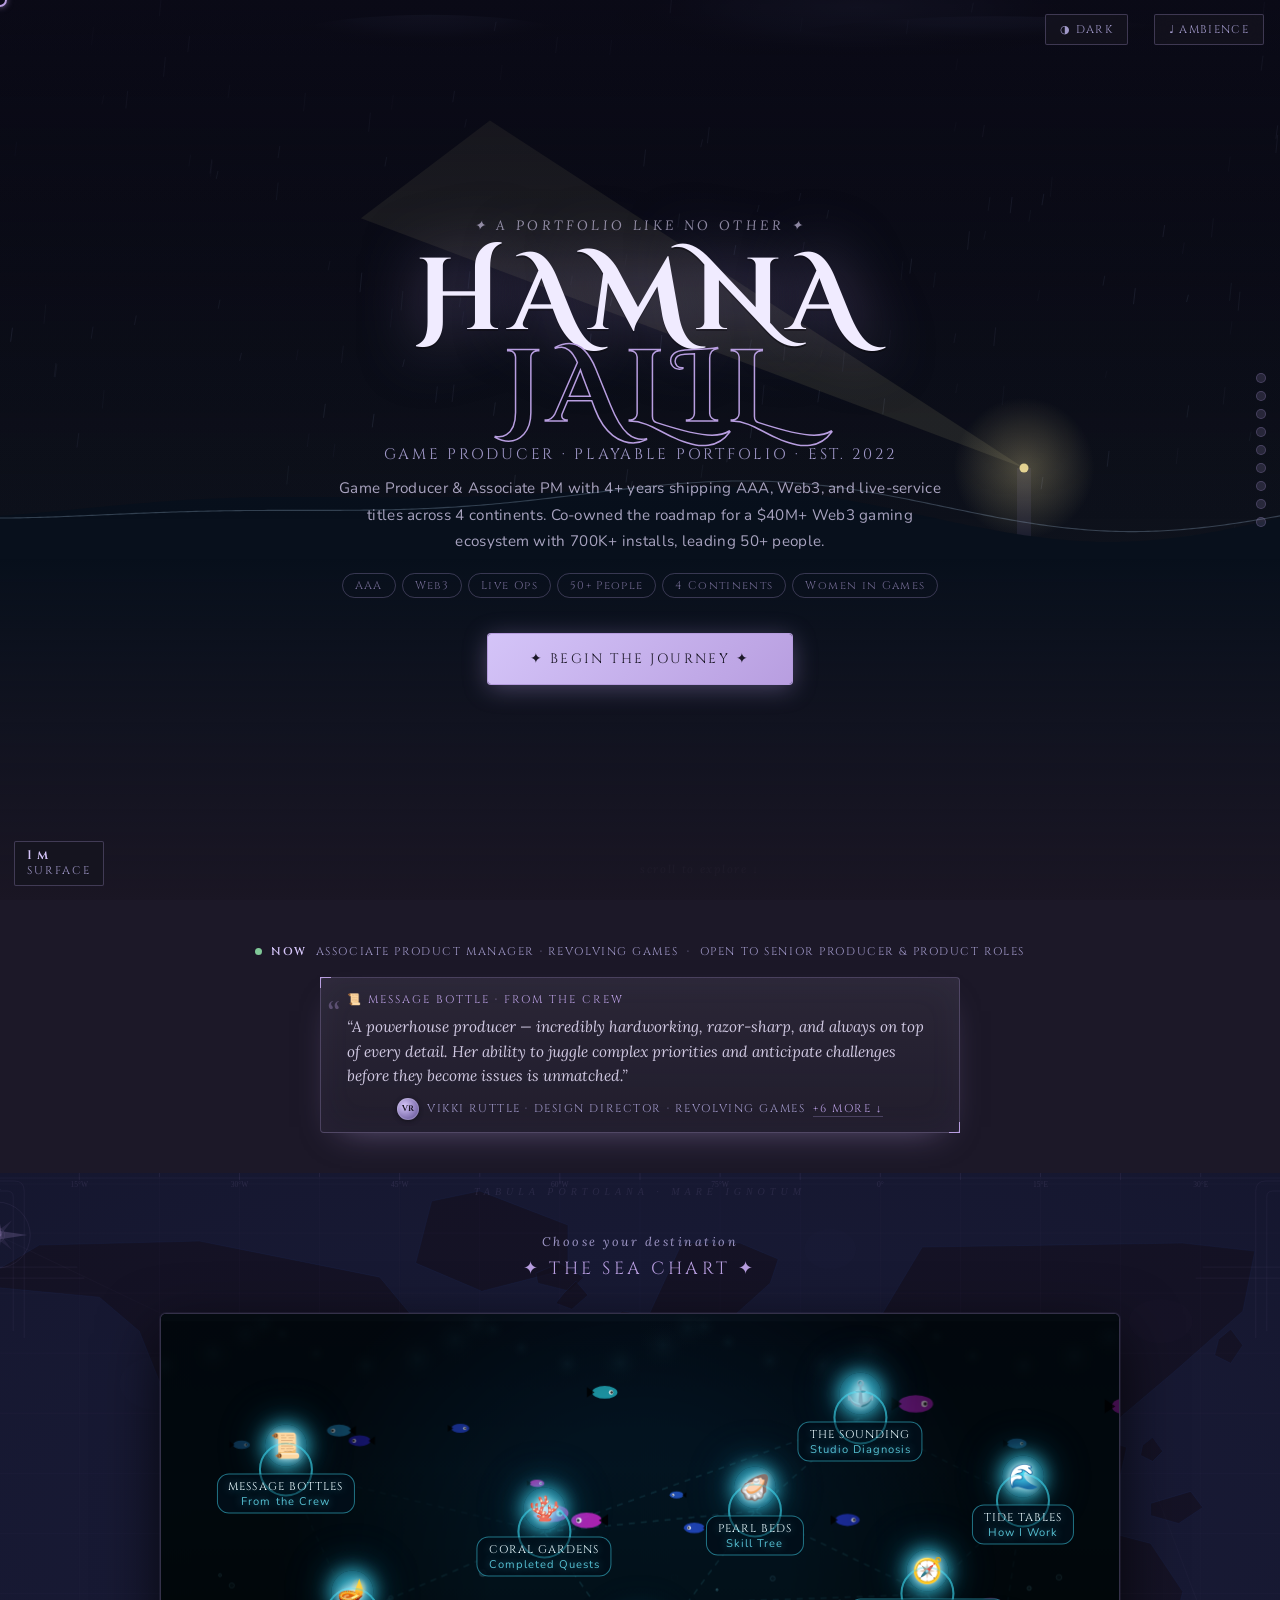
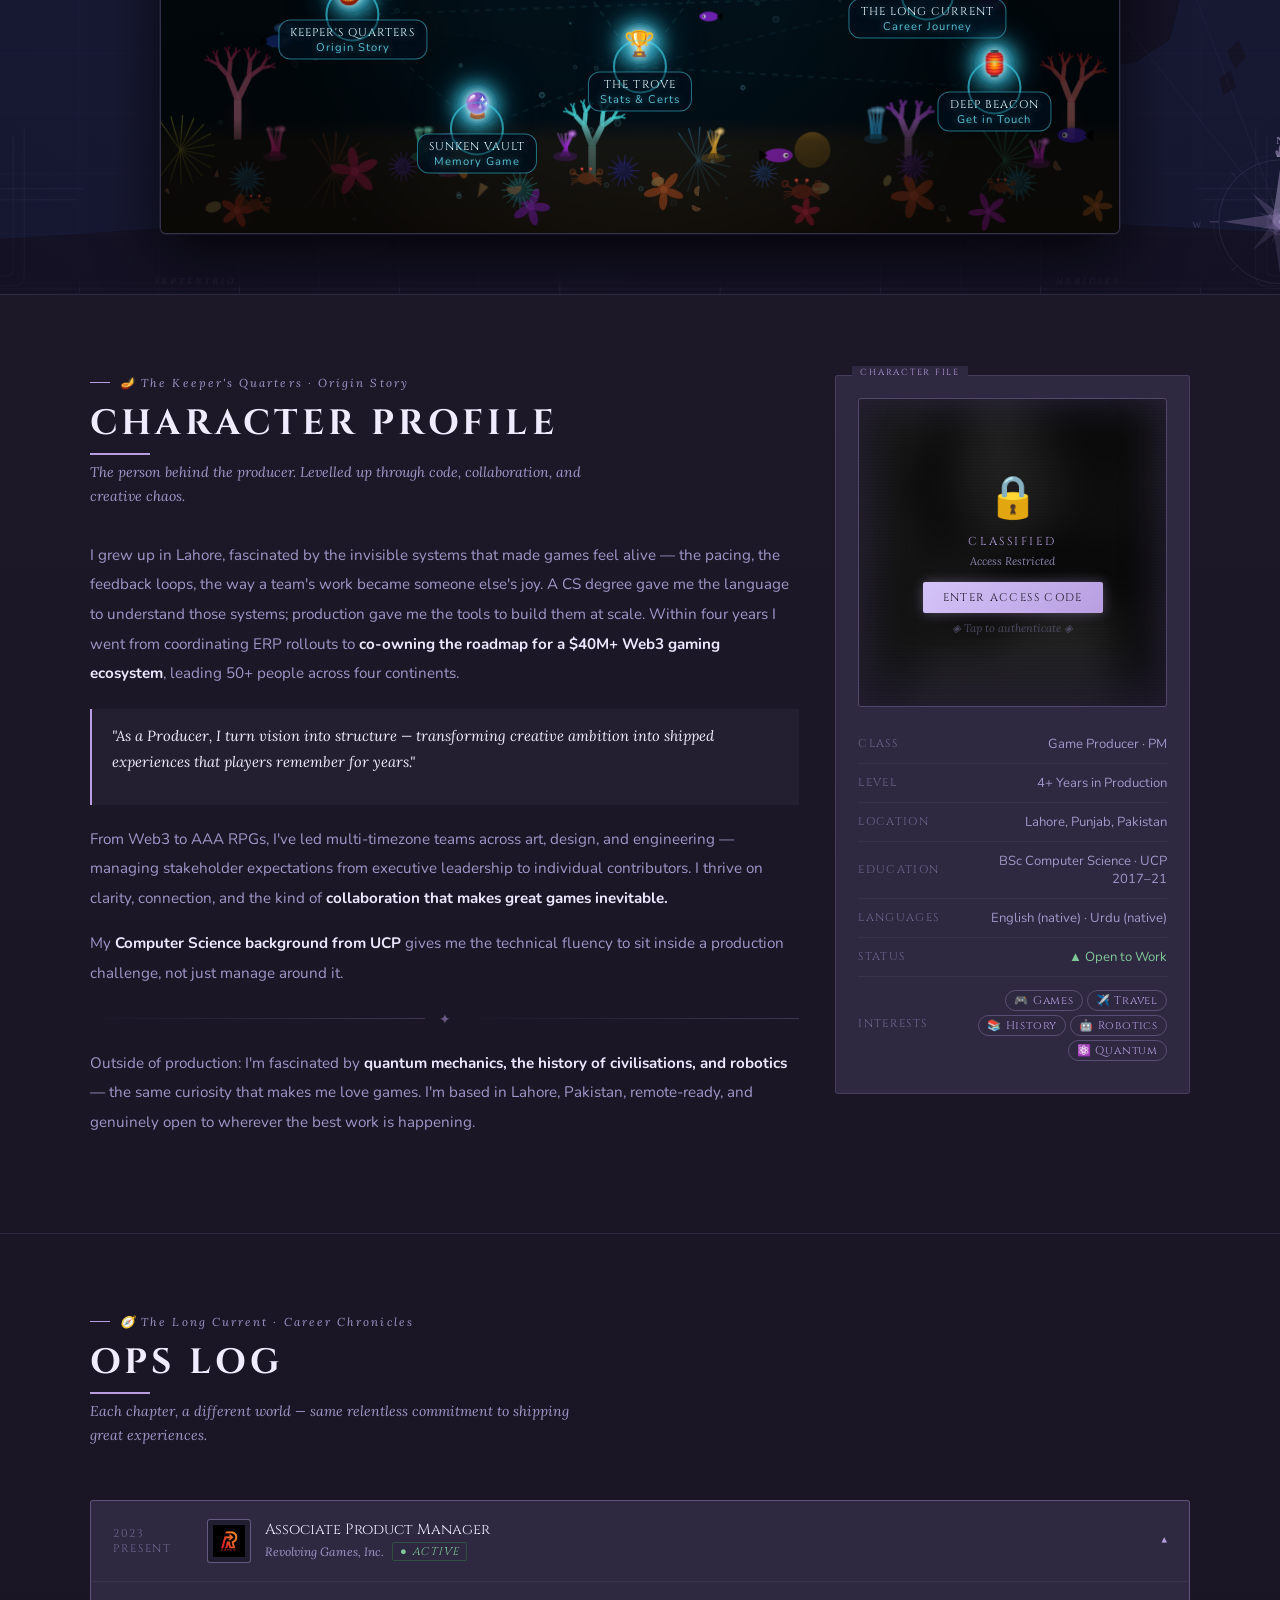
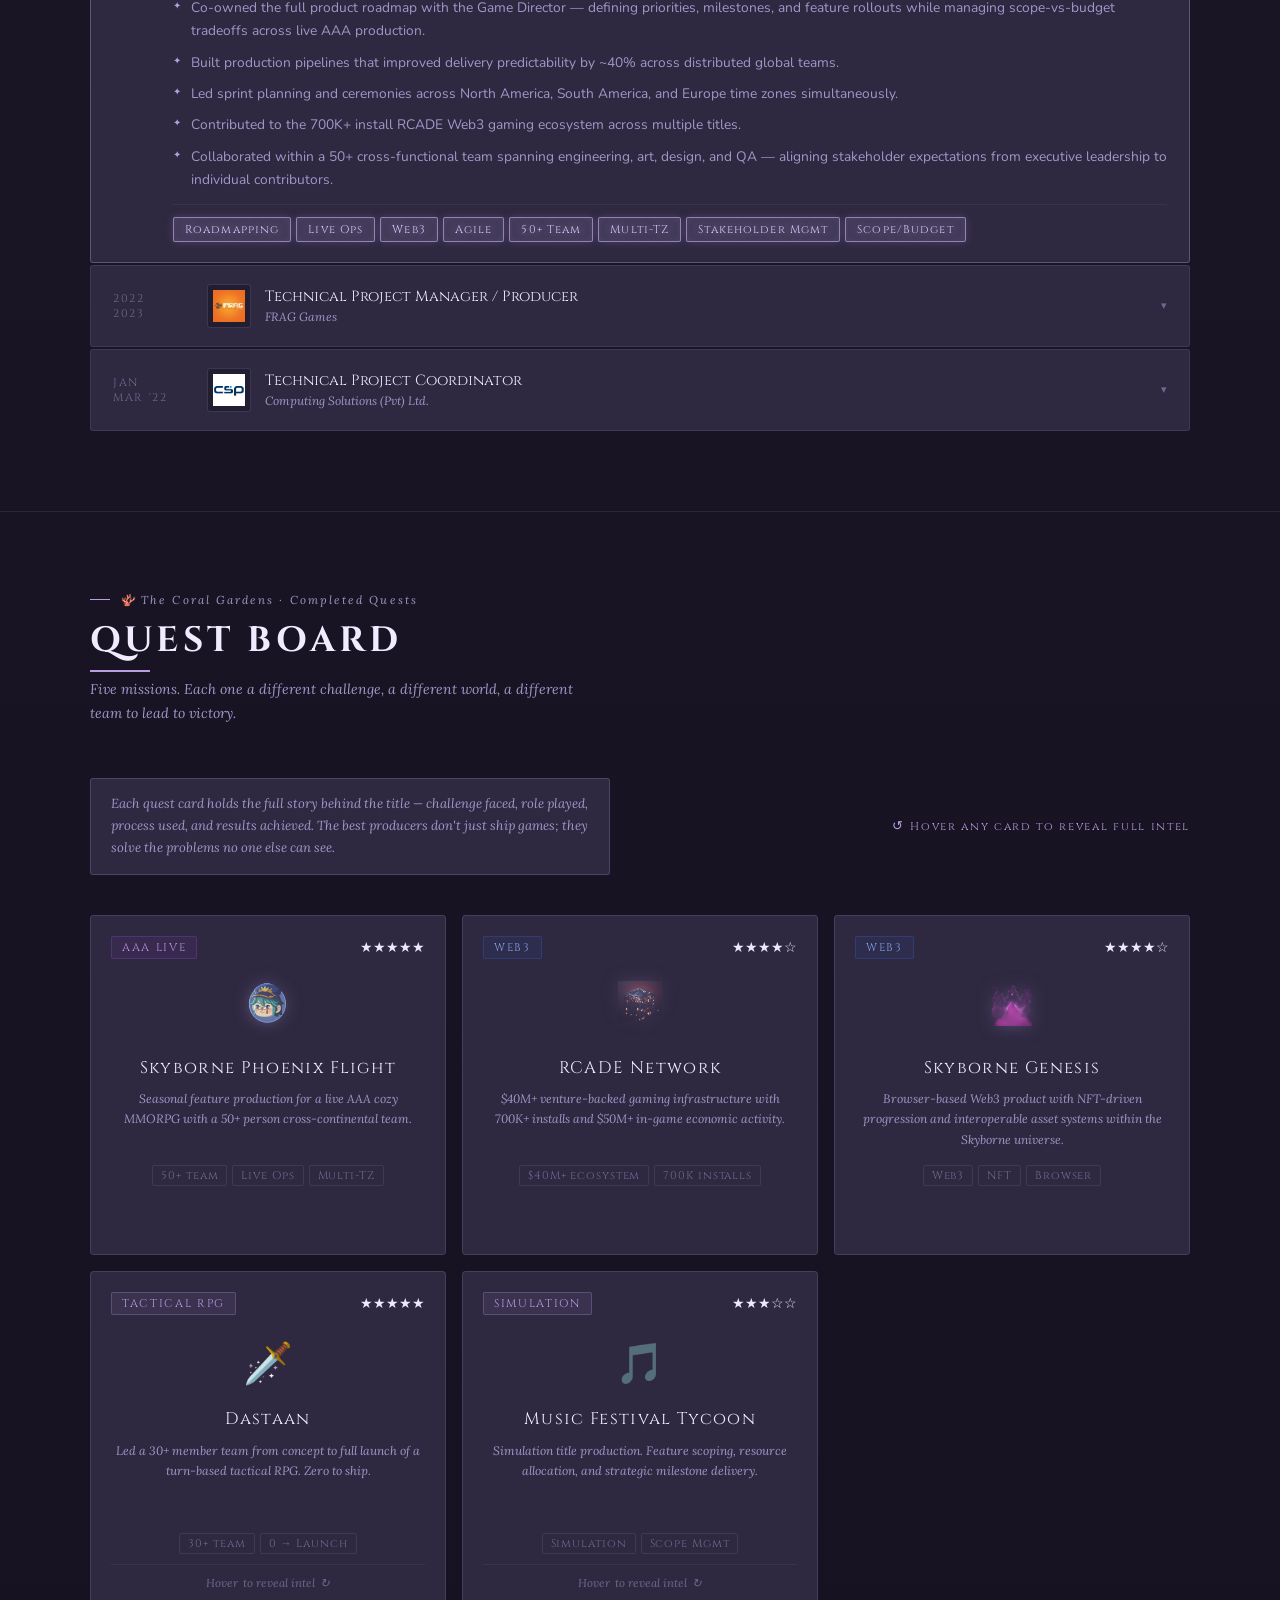
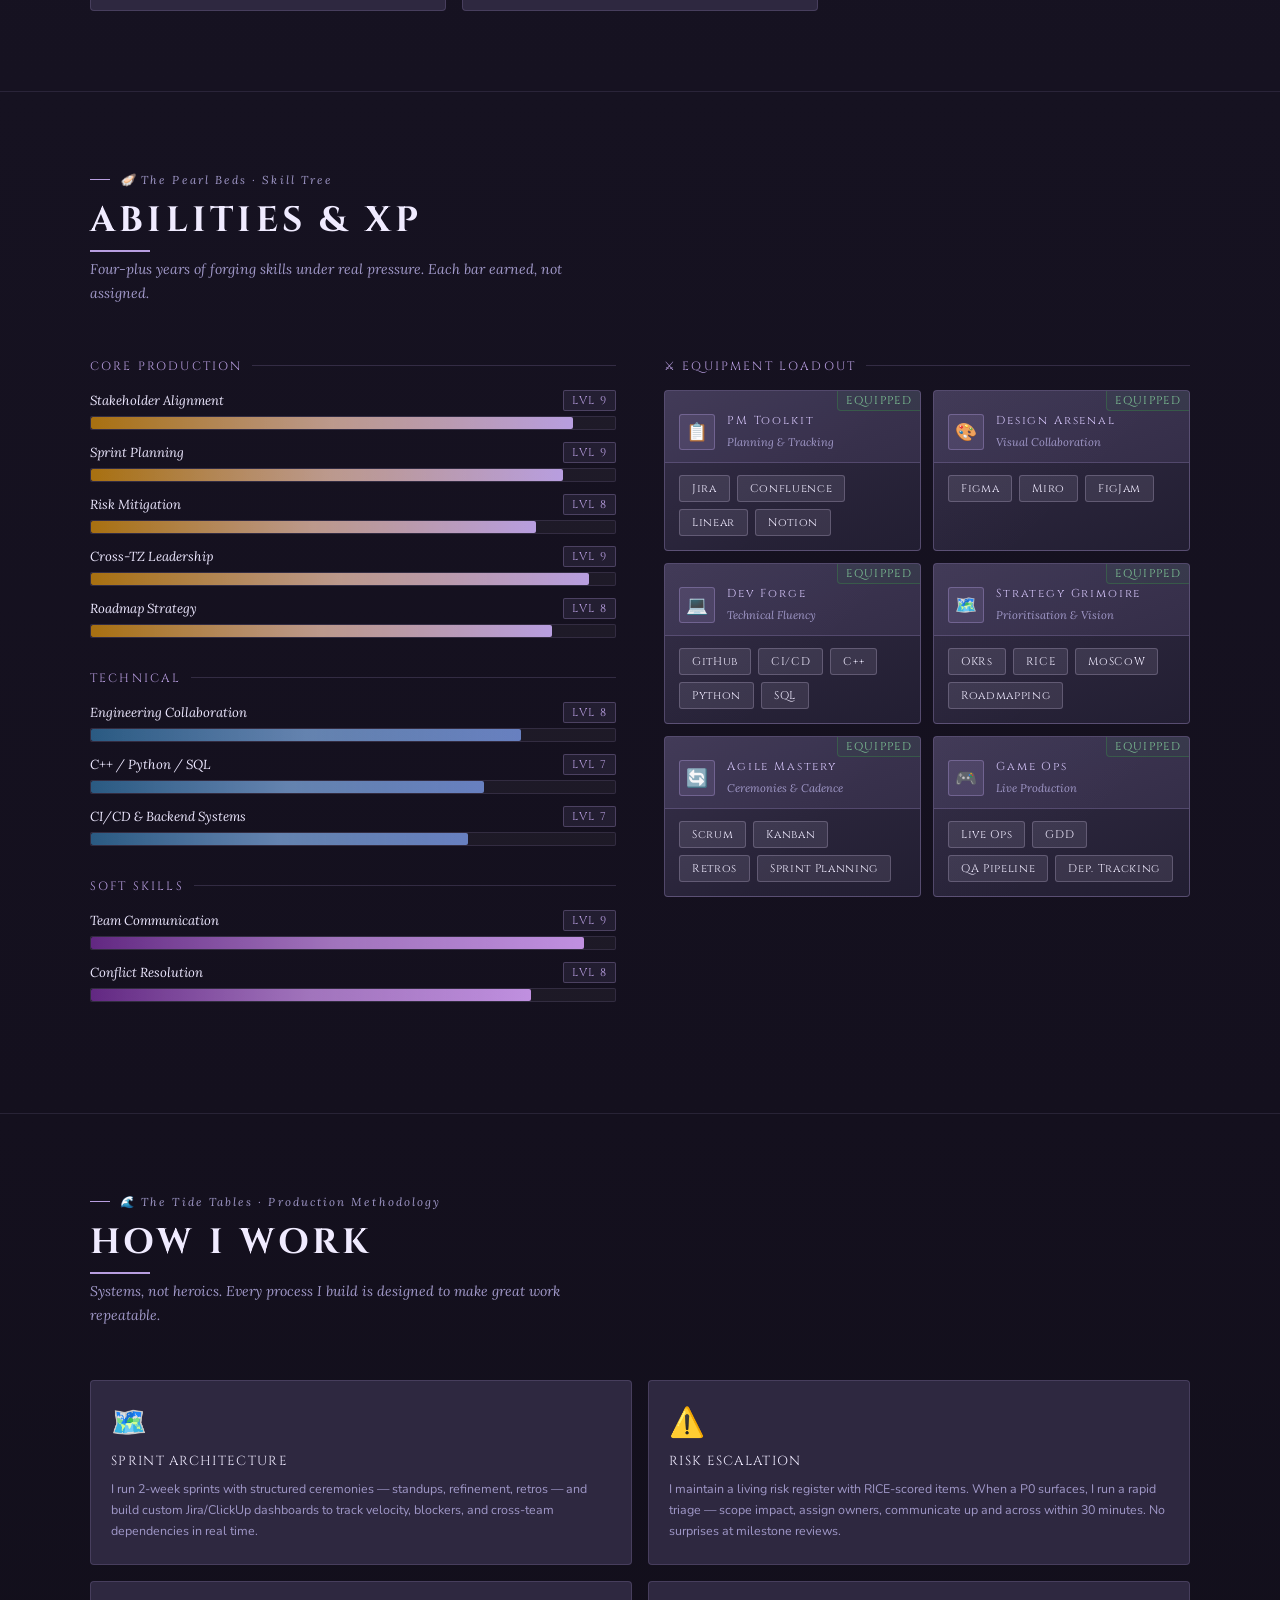
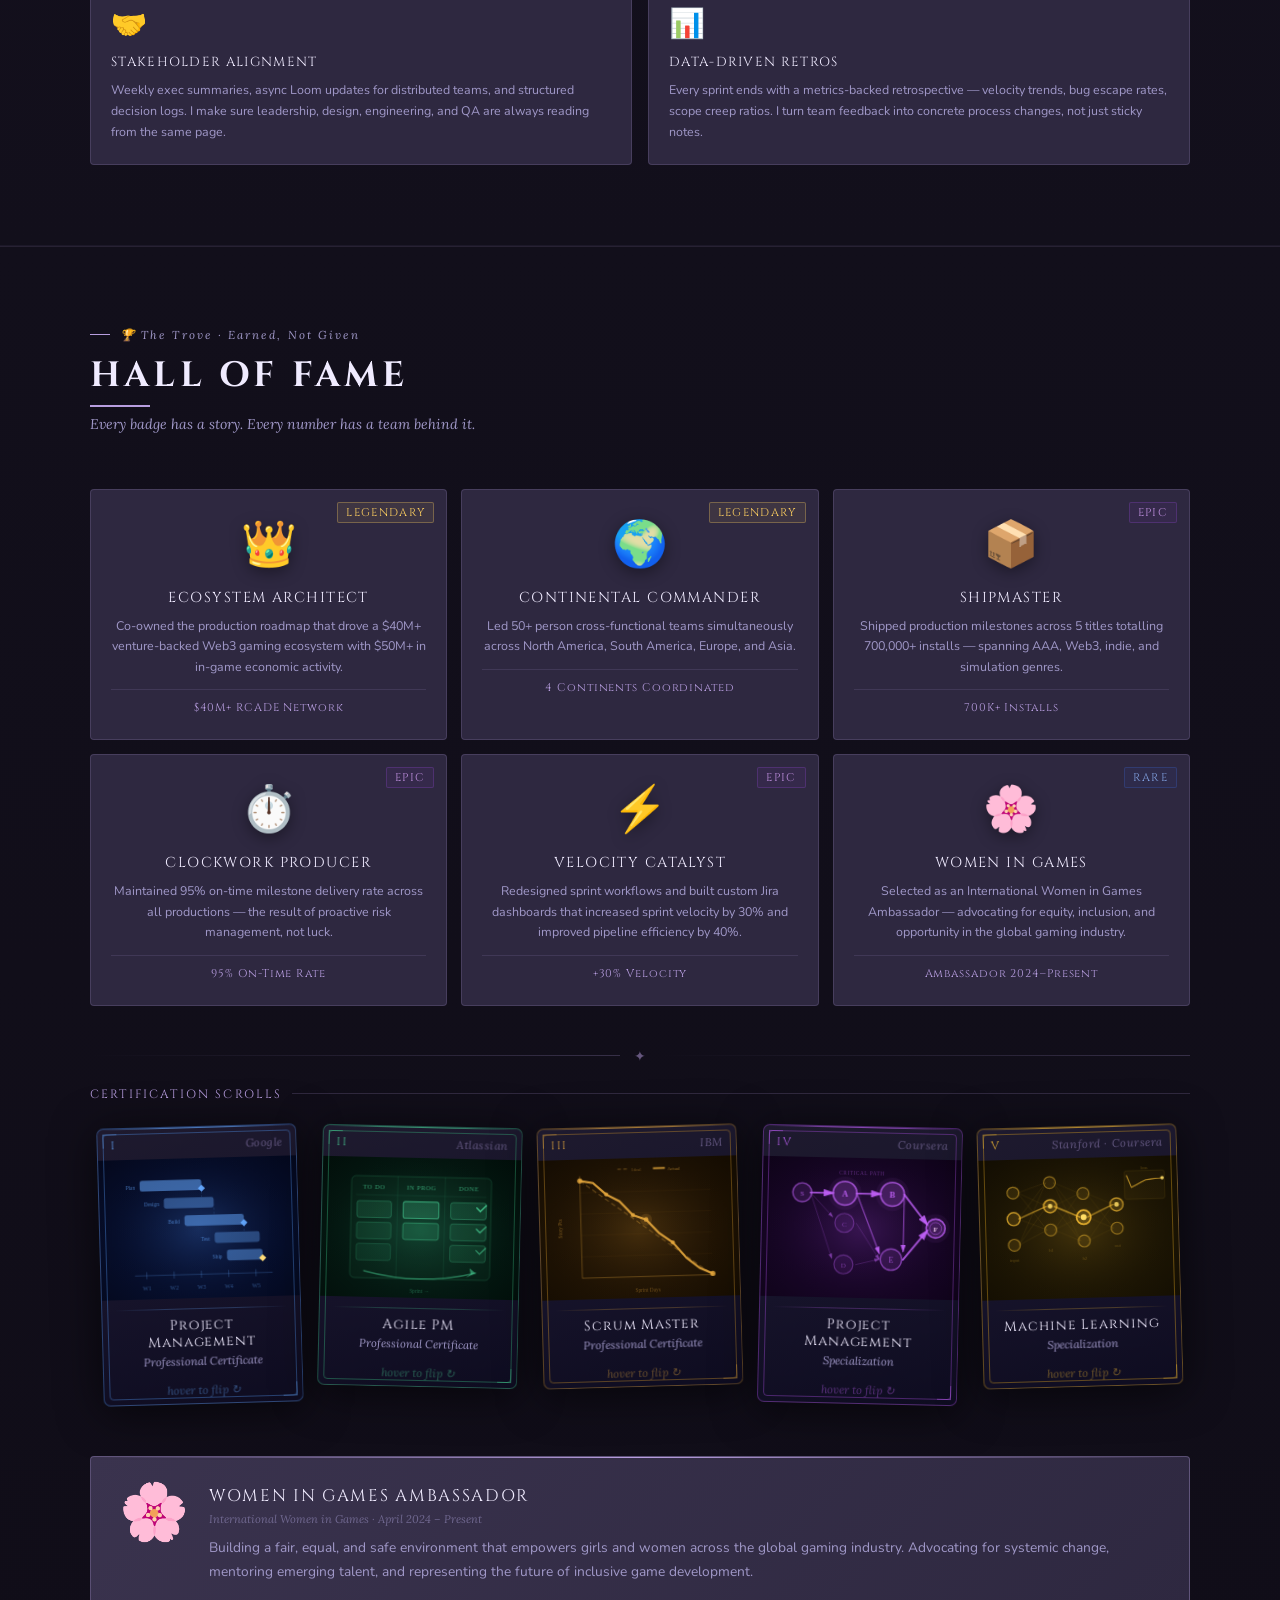
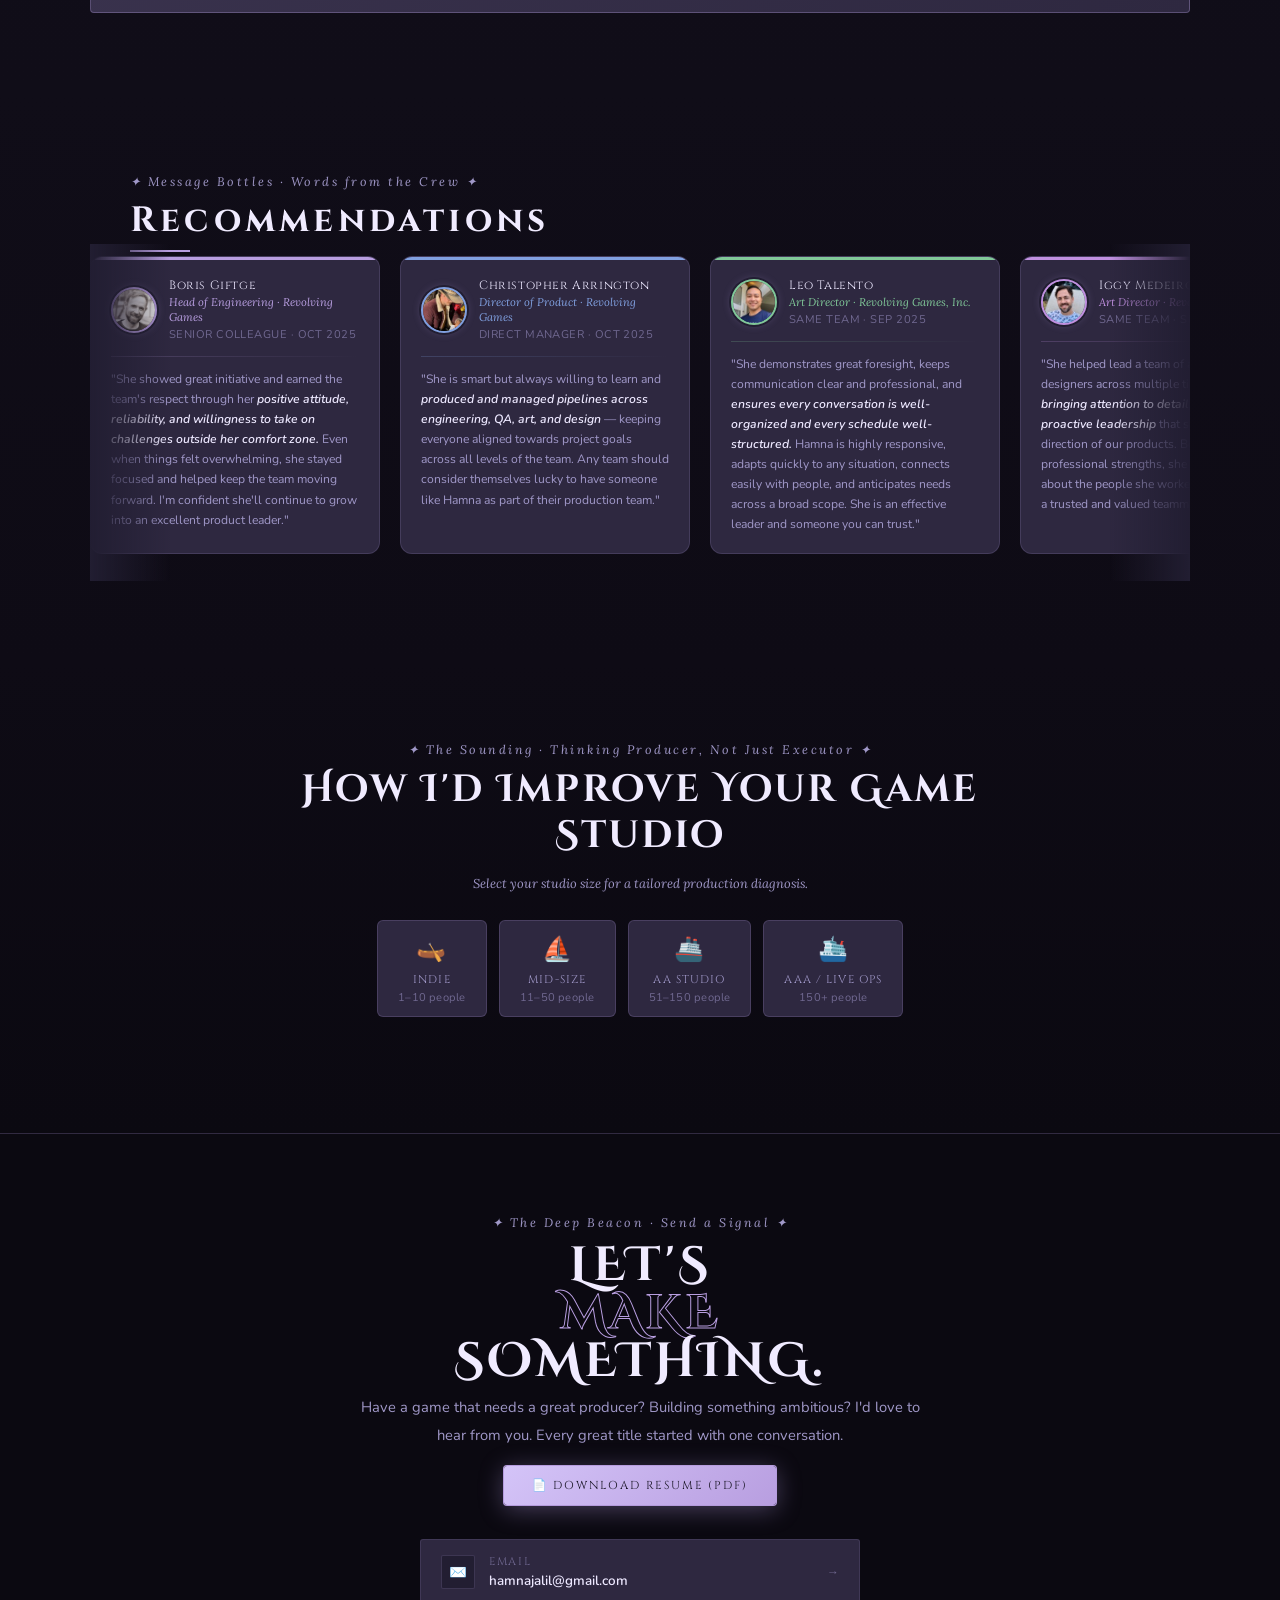
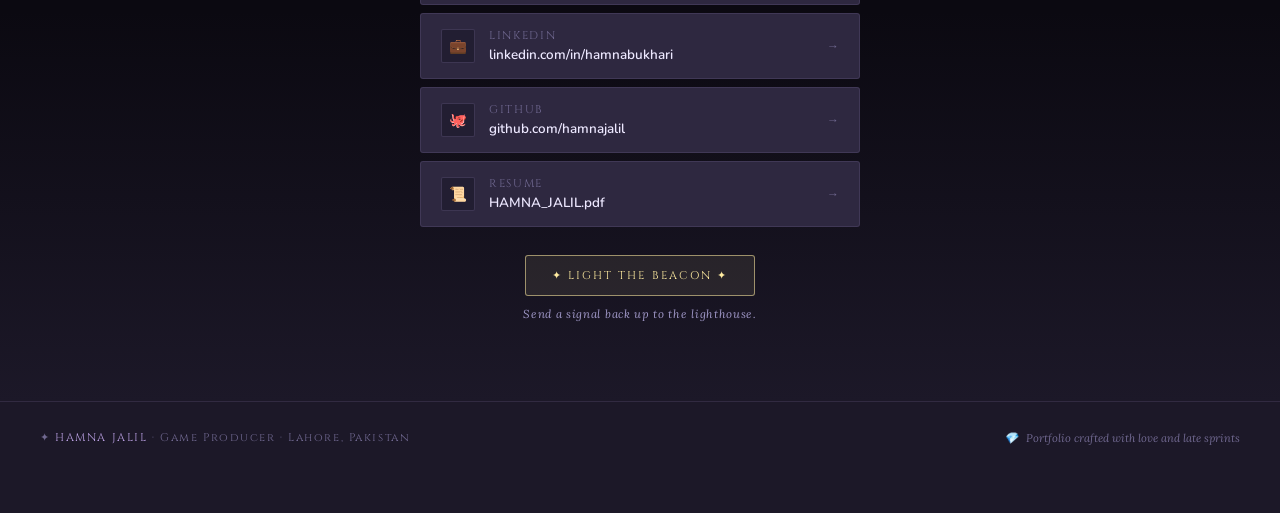
==== portfolio/index.html @ 07224891 "feat: studio room becomes the home page; RPG portfolio moves to /portfolio The 3D studio (index.html" ====
<!DOCTYPE html>
<html lang="en">
<head>
<meta charset="UTF-8"/><meta name="viewport" content="width=device-width,initial-scale=1"/>
<meta name="description" content="Hamna Jalil — Game Producer & Product Manager. An RPG-themed interactive portfolio showcasing AAA, Web3, and live service production experience."/>
<meta property="og:title" content="Hamna Jalil · Game Producer"/>
<meta property="og:description" content="Game Producer &amp; Associate PM · 4+ years across AAA, Web3 and live-service · 700K+ installs · $40M+ ecosystem · 50+ people on 4 continents. A playable, RPG-themed portfolio."/>
<meta property="og:type" content="website"/>
<meta property="og:url" content="https://hamnajalil.com/portfolio/"/>
<meta property="og:image" content="https://hamnajalil.com/og-card.png"/>
<meta property="og:image:width" content="1200"/>
<meta property="og:image:height" content="630"/>
<meta property="og:image:alt" content="Hamna Jalil — Game Producer. 700K+ installs, $40M+ ecosystem, 50+ people led, 4 continents."/>
<meta name="twitter:card" content="summary_large_image"/>
<meta name="twitter:title" content="Hamna Jalil · Game Producer"/>
<meta name="twitter:description" content="4+ years across AAA, Web3 and live-service · 700K+ installs · $40M+ ecosystem · 50+ people on 4 continents."/>
<meta name="twitter:image" content="https://hamnajalil.com/og-card.png"/>
<title>Hamna Jalil — Game Producer &amp; Product Manager</title>
<script type="application/ld+json">{"@context":"https://schema.org","@type":"Person","name":"Hamna Jalil","jobTitle":"Game Producer & Product Manager","url":"https://hamnajalil.com/","image":"https://hamnajalil.com/og-card.png","sameAs":["https://www.linkedin.com/in/hamnabukhari","https://github.com/hamnajalil"],"knowsAbout":["Game production","Product management","Live-service games","Web3 games","Agile delivery"]}</script>
<script>
(function(){
var _origTitle = document.title;
document.addEventListener('visibilitychange',function(){
  document.title = document.hidden ? '👀 COMEBACK' : _origTitle;
  if(document.hidden){
    if(typeof _stopDraw==='function')_stopDraw();
    if(typeof _stopReef==='function')_stopReef();
  } else {
    if(typeof _startDraw==='function')_startDraw();
    if(typeof _startReef==='function')_startReef();
  }
});
})();
</script>
<link rel="icon" type="image/svg+xml" href="[data-uri]"/>
<link rel="preconnect" href="https://fonts.googleapis.com"/><link rel="preconnect" href="https://fonts.gstatic.com" crossorigin/>
<link href="https://fonts.googleapis.com/css2?family=Cinzel+Decorative:wght@400;700;900&family=Cinzel:wght@400;600;700&family=Lora:ital,wght@0,400;0,600;1,400&family=Nunito:wght@300;400;500;600;700;800&display=swap" rel="stylesheet"/>
<style>
*,*::before,*::after{box-sizing:border-box;margin:0;padding:0}
:root{
  --bg:#1c1828; --bg2:#221e32; --surface:#2e2840; --surface2:#3a334e;
  --bg-rgb:28,24,40;
  --parch:#f0ebff; --parch2:#d8d0f0;
  --gold:#b89ee0; --gold2:#d4c4f8; --gold3:#e8dcff; --goldf:var(--a25);
  --forest:#7a6aaa; --water:#6880c0;
  --text:#ede8ff; --text2:#a098c8; --text3:#706890;
  --sapphire:#80a0e0; --emerald:#80c898; --amethyst:#c090e0;
  /* hero sky gradient (static fallback behind canvas) */
  --sky1:#060810; --sky2:#0a0c16; --sky3:#0e121c;
  --dawn1:#1a1428; --dawn2:#2a1e38; --glow:#3a2848;
  --ff-display:'Cinzel Decorative',serif;
  --ff-head:'Cinzel',serif;
  --ff-label:'Lora',serif;
  --ff-body:'Nunito',sans-serif;
  /* accent opacity variants — reduces 150+ hardcoded rgba repetitions */
  --a04:rgba(168,148,210,.04); --a05:rgba(168,148,210,.05); --a06:rgba(168,148,210,.06);
  --a07:rgba(168,148,210,.07); --a08:rgba(168,148,210,.08); --a10:rgba(168,148,210,.1);
  --a12:rgba(168,148,210,.12); --a15:rgba(168,148,210,.15); --a18:rgba(168,148,210,.18);
  --a20:rgba(168,148,210,.2);  --a22:rgba(168,148,210,.22); --a25:rgba(168,148,210,.25);
  --a28:rgba(168,148,210,.28); --a30:rgba(168,148,210,.3);  --a32:rgba(168,148,210,.32);
  --a35:rgba(168,148,210,.35); --a40:rgba(168,148,210,.4);  --a45:rgba(168,148,210,.45);
  --a50:rgba(168,148,210,.5);  --a55:rgba(168,148,210,.55); --a60:rgba(168,148,210,.6);
  --a70:rgba(168,148,210,.7);  --a80:rgba(168,148,210,.8);
}
html{scroll-behavior:smooth}
body{font-family:var(--ff-body);background:var(--bg);color:var(--text);overflow-x:hidden;cursor:none}
a,button,select,input,[role="button"]{cursor:none}

/* ── MAGICAL WAND CURSOR ── */
/* cursor:none inherited from body; interactive elements below use !important only where needed */
#cur{
  position:fixed;top:0;left:0;pointer-events:none;z-index:9999;
  width:14px;height:14px;
  border-radius:50%;
  border:2px solid var(--gold);
  transform:translate(-50%,-50%);
  transition:width .2s,height .2s,background .2s,box-shadow .2s;
  box-shadow:0 0 6px var(--a60);
}
#cur.hov{
  width:28px;height:28px;
  background:var(--goldf);
  box-shadow:0 0 14px var(--a80);
}
/* sparkle particle */
.sparkle{
  position:fixed;pointer-events:none;z-index:9998;
  border-radius:50%;
  animation:sparkleFade var(--dur,600ms) ease-out forwards;
}
@keyframes sparkleFade{
  0%  {opacity:1; transform:translate(-50%,-50%) scale(1)   rotate(0deg)}
  100%{opacity:0; transform:translate(calc(-50% + var(--dx,0px)), calc(-50% + var(--dy,0px))) scale(0) rotate(var(--rot,180deg))}
}
/* star sparkle shape */
.sparkle-star{
  position:fixed;pointer-events:none;z-index:9998;
  font-size:var(--sz,14px);line-height:1;
  animation:starFade var(--dur,700ms) ease-out forwards;
  user-select:none;
}
@keyframes starFade{
  0%  {opacity:1; transform:translate(-50%,-50%) scale(1)   rotate(0deg)}
  100%{opacity:0; transform:translate(calc(-50% + var(--dx,0px)), calc(-50% + var(--dy,0px))) scale(0.1) rotate(var(--rot,360deg))}
}


/* ── ELEVATOR PITCH ── */
.hero-pitch{font-family:var(--ff-body);font-size:clamp(.82rem,1.4vw,.95rem);color:rgba(230,220,255,.72);max-width:620px;margin:0 auto 18px;line-height:1.75;text-align:center;opacity:0;animation:riseIn .6s .62s ease forwards;letter-spacing:.02em}
body.light-mode .hero-pitch{color:rgba(30,24,56,.62)}
/* ── MUSIC BTN ── */
#musicBtn{position:fixed;top:14px;right:16px;z-index:500;font-family:var(--ff-head);font-size:.62rem;letter-spacing:.12em;color:var(--text2);background:rgba(22,20,32,.7);border:1px solid var(--a30);padding:7px 14px;border-radius:2px;transition:color .2s,border-color .2s;backdrop-filter:blur(8px)}
#musicBtn:hover{color:var(--gold);border-color:var(--gold)}
#musicBtn.music-on{color:var(--gold);border-color:var(--a50)}
#themeBtn{position:fixed;top:14px;right:152px;z-index:500;font-family:var(--ff-head);font-size:.62rem;letter-spacing:.12em;color:var(--text2);background:rgba(22,20,32,.7);border:1px solid var(--a30);padding:7px 14px;border-radius:2px;transition:color .2s,border-color .2s;backdrop-filter:blur(8px)}
#themeBtn:hover{color:var(--gold);border-color:var(--gold)}

/* ══ LIGHT / DARK MODE VARS ══ */
body.light-mode {
  --bg:#f4f0ff; --bg2:#ece5ff; --surface:#e2d8f8; --surface2:#d4c8f0;
  --bg-rgb:244,240,255;
  --parch:#2a2040; --parch2:#3c3060;
  --gold:#6a48c0; --gold2:#8060d8; --gold3:#9878e8; --goldf:rgba(106,72,192,.18);
  --text:#1e1838; --text2:#4a3880; --text3:#7a68a8;
  --forest:#4a3898; --water:#3858b8;
  --sapphire:#3050b8; --emerald:#2a8858; --amethyst:#7030b8;
  --sky1:#a8d8f0; --sky2:#c8eaf8; --sky3:#dff4fc;
  --dawn1:#eef8fe; --dawn2:#f4faff; --glow:#fafcff;
  /* light-mode accent variants */
  --a08:rgba(106,72,192,.08); --a10:rgba(106,72,192,.1); --a15:rgba(106,72,192,.15);
  --a20:rgba(106,72,192,.2);  --a25:rgba(106,72,192,.25); --a30:rgba(106,72,192,.3);
  --a35:rgba(106,72,192,.35); --a40:rgba(106,72,192,.4);  --a50:rgba(106,72,192,.5);
  --la06:rgba(106,72,192,.06); --la07:rgba(106,72,192,.07); --la12:rgba(106,72,192,.12);
  --la18:rgba(106,72,192,.18); --la22:rgba(106,72,192,.22); --la45:rgba(106,72,192,.45);
  --la55:rgba(106,72,192,.55); --la60:rgba(106,72,192,.6);  --la80:rgba(106,72,192,.8);
}
body.light-mode #musicBtn,
body.light-mode #themeBtn {
  background:rgba(240,235,255,.88)!important;
  color:var(--text2)!important;
  border-color:var(--a35)!important;
}
body.light-mode .inv-slot,
body.light-mode .cert-card {
  background:var(--surface)!important;
  border-color:var(--a25)!important;
}
body.light-mode .inv-slot-head {
  background:var(--a08)!important;
  border-bottom-color:var(--a20)!important;
}
body.light-mode .inv-ico {
  background:var(--a10)!important;
  border-color:var(--a35)!important;
}
body.light-mode .inv-tool {
  color:var(--parch2)!important;
  background:var(--la07)!important;
  border:1px solid var(--a35)!important;
}
body.light-mode .inv-tool:hover {
  color:var(--gold)!important;
  background:var(--a15)!important;
  border-color:var(--la60)!important;
}
body.light-mode .hero-content h1,
body.light-mode .hero-name .word {
  -webkit-text-stroke: 1px var(--a30);
}

/* ── WORLD MAP — light mode: old parchment ── */
body.light-mode #map {
  background: #f2ede4 !important;
  background-image:
    url("data:image/svg+xml,%3Csvg xmlns='http://www.w3.org/2000/svg' width='300' height='300'%3E%3Cfilter id='n'%3E%3CfeTurbulence type='fractalNoise' baseFrequency='0.72' numOctaves='4' stitchTiles='stitch'/%3E%3CfeColorMatrix type='saturate' values='0'/%3E%3CfeBlend in='SourceGraphic' mode='multiply'/%3E%3C/filter%3E%3Crect width='300' height='300' filter='url(%23n)' opacity='0.042'/%3E%3C/svg%3E"),
    radial-gradient(ellipse at 32% 28%, #faf7f2 0%, #f0e9de 38%, #e6dcd0 70%, #ddd0c2 100%) !important;
}
/* burnt, worn edges */
body.light-mode #map::before {
  content:'';
  position:absolute;inset:0;pointer-events:none;z-index:0;
  background:
    radial-gradient(ellipse at 0% 0%,   rgba(110,72,20,.22) 0%, transparent 40%),
    radial-gradient(ellipse at 100% 0%,  rgba(110,72,20,.18) 0%, transparent 38%),
    radial-gradient(ellipse at 0% 100%,  rgba(110,72,20,.22) 0%, transparent 40%),
    radial-gradient(ellipse at 100% 100%,rgba(110,72,20,.24) 0%, transparent 42%),
    radial-gradient(ellipse at 50% 0%,   rgba(90,58,14,.12)  0%, transparent 28%),
    radial-gradient(ellipse at 50% 100%, rgba(90,58,14,.14)  0%, transparent 28%),
    radial-gradient(ellipse at 0% 50%,   rgba(90,58,14,.10)  0%, transparent 22%),
    radial-gradient(ellipse at 100% 50%, rgba(90,58,14,.10)  0%, transparent 22%);
}

/* ── DUNGEON MAP — light mode fixes ── */
body.light-mode .map-inner {
  background:#ede6ff!important;
}
body.light-mode .map-inner::before {
  background-image:
    linear-gradient(rgba(80,60,140,.06) 1px,transparent 1px),
    linear-gradient(90deg,rgba(80,60,140,.06) 1px,transparent 1px)!important;
}
/* ── XP SKILL BARS — light mode fix ── */
body.light-mode .xp-track {
  background:rgba(80,60,140,.08)!important;
  border-color:var(--a20)!important;
}
/* ══════════════════════════════════
   HERO — SKYBORNE DAWN
══════════════════════════════════ */
#landing{position:relative;height:100vh;min-height:600px;overflow:hidden;display:flex;align-items:center;justify-content:center}
#heroCanvas{position:absolute;inset:0;width:100%;height:100%;z-index:0;display:block;will-change:transform}
.hero-overlay{position:absolute;z-index:1;pointer-events:none}
.hero-overlay-top{inset:0;background:linear-gradient(180deg,rgba(14,12,28,.58) 0%,rgba(14,12,28,.18) 32%,transparent 58%)}
.hero-overlay-bot{bottom:0;left:0;right:0;height:38%;background:linear-gradient(0deg,rgba(26,22,36,1) 0%,rgba(26,22,36,.65) 38%,transparent 100%)}

.sky{position:absolute;inset:0;background:linear-gradient(180deg,var(--sky1) 0%,var(--sky2) 35%,var(--sky3) 60%,var(--dawn1) 82%,var(--dawn2) 93%,var(--glow) 100%)}

/* stars */
.stars{position:absolute;inset:0;overflow:hidden}
.stars::before,.stars::after{content:'';position:absolute;top:0;left:0;right:0;height:60%;background-image:
  radial-gradient(1px 1px at 10% 8%, rgba(255,255,255,.9) 0%, transparent 100%),
  radial-gradient(1px 1px at 22% 15%, rgba(255,255,255,.7) 0%, transparent 100%),
  radial-gradient(1.5px 1.5px at 35% 5%, rgba(255,255,255,.8) 0%, transparent 100%),
  radial-gradient(1px 1px at 48% 20%, rgba(255,255,255,.6) 0%, transparent 100%),
  radial-gradient(1px 1px at 60% 12%, rgba(255,255,255,.85) 0%, transparent 100%),
  radial-gradient(1px 1px at 72% 7%, rgba(255,255,255,.7) 0%, transparent 100%),
  radial-gradient(1.5px 1.5px at 85% 18%, rgba(255,255,255,.9) 0%, transparent 100%),
  radial-gradient(1px 1px at 92% 10%, rgba(255,255,255,.6) 0%, transparent 100%),
  radial-gradient(1px 1px at 16% 28%, rgba(255,255,255,.5) 0%, transparent 100%),
  radial-gradient(1px 1px at 40% 32%, rgba(255,255,255,.65) 0%, transparent 100%),
  radial-gradient(1px 1px at 55% 26%, rgba(255,255,255,.7) 0%, transparent 100%),
  radial-gradient(1px 1px at 78% 30%, rgba(255,255,255,.5) 0%, transparent 100%);
background-size:100% 100%}

/* hero content */
.hero-content{position:relative;z-index:10;text-align:center;padding:0 20px}
.hero-eyebrow{font-family:var(--ff-label);font-style:italic;font-size:.85rem;color:rgba(230,220,255,.6);letter-spacing:.25em;text-transform:uppercase;margin-bottom:18px;opacity:0;animation:riseIn .8s .3s ease forwards}
.hero-name{font-family:var(--ff-display);font-size:clamp(3.2rem,8vw,7.5rem);line-height:.9;letter-spacing:.06em;margin-bottom:8px}
.hero-name .line1{display:block;color:var(--parch);text-shadow:0 0 60px var(--a50),0 2px 0 rgba(0,0,0,.5);overflow:hidden}
.hero-name .line2{display:block;color:transparent;-webkit-text-stroke:1.5px var(--gold);text-shadow:none;overflow:hidden}
.hero-name.revealed .line1,.hero-name.revealed .line2{overflow:visible}
.hero-name .word{display:inline-block;opacity:0;transform:translateY(100%);animation:wordSlide .7s cubic-bezier(.16,1,.3,1) forwards}
.hero-name .line1 .word{animation-delay:.2s}
.hero-name .line2 .word{animation-delay:.38s}
@keyframes wordSlide{to{opacity:1;transform:none}}
@keyframes riseIn{to{opacity:1;transform:none}}

.hero-subtitle{font-family:var(--ff-head);font-size:clamp(.75rem,1.5vw,.95rem);letter-spacing:.18em;color:var(--text2);margin-bottom:10px;opacity:0;animation:riseIn .6s .55s ease forwards}
.hero-tags{display:flex;justify-content:center;flex-wrap:wrap;gap:6px;margin-bottom:36px;opacity:0;animation:riseIn .6s .7s ease forwards}
.hero-now{font-family:var(--ff-head);font-size:clamp(.58rem,1.05vw,.7rem);letter-spacing:.14em;text-transform:uppercase;color:var(--text2);margin:-4px auto 14px;display:flex;align-items:center;justify-content:center;flex-wrap:wrap;gap:4px 9px;opacity:0;animation:riseIn .6s .66s ease forwards}
.hero-now b{color:var(--gold2);font-weight:600}
.now-dot{width:7px;height:7px;border-radius:50%;background:var(--emerald);animation:nowPulse 2.4s ease-out infinite}
@keyframes nowPulse{0%{box-shadow:0 0 0 0 rgba(128,200,152,.55)}70%{box-shadow:0 0 0 7px rgba(128,200,152,0)}100%{box-shadow:0 0 0 0 rgba(128,200,152,0)}}
.hero-quote{position:relative;max-width:640px;margin:0 auto 26px;padding:14px 26px 12px;border:1px solid var(--a30);border-radius:4px;background:linear-gradient(180deg,rgba(240,235,255,.07),rgba(240,235,255,.025));box-shadow:0 14px 34px -20px rgba(184,158,224,.55),inset 0 0 36px rgba(184,158,224,.05);opacity:0;animation:riseIn .6s .8s ease forwards,bottleBob 5.5s 1.5s ease-in-out infinite}
.hero-quote::before,.hero-quote::after{content:"";position:absolute;width:11px;height:11px;border:1px solid var(--gold);pointer-events:none}
.hero-quote::before{top:-1px;left:-1px;border-right:0;border-bottom:0}
.hero-quote::after{bottom:-1px;right:-1px;border-left:0;border-top:0}
@keyframes bottleBob{0%,100%{transform:translateY(0) rotate(0)}50%{transform:translateY(-4px) rotate(-.35deg)}}
.bottle-tag{display:block;font-family:var(--ff-head);font-size:.55rem;letter-spacing:.18em;text-transform:uppercase;color:var(--gold);margin-bottom:8px}
.hero-quote blockquote{position:relative;font-family:var(--ff-label);font-style:italic;font-size:clamp(.82rem,1.35vw,.96rem);line-height:1.6;color:rgba(236,228,255,.86);margin:0 0 9px}
.hero-quote blockquote::before{content:"\201C";position:absolute;left:-20px;top:-14px;font-family:var(--ff-display);font-style:normal;font-size:2.6rem;line-height:1;color:var(--gold);opacity:.35}
.hero-quote figcaption{display:flex;align-items:center;justify-content:center;flex-wrap:wrap;gap:4px 8px;font-family:var(--ff-head);font-size:.58rem;letter-spacing:.14em;text-transform:uppercase;color:var(--text2)}
.seal{display:inline-flex;align-items:center;justify-content:center;width:22px;height:22px;border-radius:50%;background:radial-gradient(circle at 35% 35%,var(--gold2),var(--forest) 70%);color:var(--bg);font-weight:700;font-size:.5rem;letter-spacing:.02em;box-shadow:0 1px 5px rgba(0,0,0,.45),inset 0 0 0 1px rgba(255,255,255,.18)}
.hero-quote figcaption a{color:var(--gold);text-decoration:none;border-bottom:1px solid var(--a30)}
.hero-quote figcaption a:hover{color:var(--gold2)}
body.light-mode .hero-quote{background:linear-gradient(180deg,rgba(30,24,56,.05),rgba(30,24,56,.02));box-shadow:0 14px 34px -20px rgba(30,24,56,.3)}
body.light-mode .hero-quote blockquote{color:rgba(30,24,56,.78)}
body.light-mode .bottle-tag,body.light-mode .hero-quote figcaption a{color:var(--forest)}
@media(prefers-reduced-motion:reduce){.hero-quote{animation:riseIn .6s .8s ease forwards}}
@media(max-width:768px){.surface-band{padding:32px 16px 28px}.hero-quote figcaption .q-more{display:none}.hero-quote{padding:12px 16px 10px}.hero-quote blockquote::before{left:-10px;top:-12px;font-size:2rem}.bottle-tag{font-size:.5rem}.hero-now .now-sep{display:none}.hero-now{flex-direction:column;gap:3px}.hero-now b{display:none}}
.surface-band{background:var(--bg);padding:44px 20px 40px;display:flex;flex-direction:column;align-items:center}
.surface-band .hero-now{margin:0 auto 18px}
.surface-band .hero-quote{margin:0 auto}
.htag{font-family:var(--ff-head);font-size:.6rem;letter-spacing:.12em;color:var(--text3);border:1px solid var(--a30);padding:4px 12px;border-radius:20px}

.hero-cta{opacity:0;animation:riseIn .6s .9s ease forwards}
.begin-btn{font-family:var(--ff-head);font-size:.85rem;letter-spacing:.18em;color:var(--bg);background:linear-gradient(135deg,var(--gold2),var(--gold));border:none;padding:16px 42px;border-radius:3px;position:relative;overflow:hidden;transition:all .2s;box-shadow:0 4px 24px var(--a40),0 0 0 1px var(--gold)}
.begin-btn::before{content:'';position:absolute;inset:0;background:linear-gradient(135deg,rgba(255,255,255,.2),transparent);opacity:0;transition:opacity .2s}
.begin-btn:hover::before{opacity:1}
.begin-btn:hover{box-shadow:0 6px 32px var(--a60),0 0 0 1px var(--gold2);transform:translateY(-2px)}
.begin-btn span{position:relative;z-index:1}

.scroll-hint{position:absolute;bottom:24px;left:50%;transform:translateX(-50%);font-family:var(--ff-label);font-style:italic;font-size:.7rem;color:rgba(230,220,255,.3);letter-spacing:.15em;opacity:0;animation:riseIn .5s 1.5s ease forwards, bounce2 2s 2s ease-in-out infinite}
@keyframes bounce2{0%,100%{transform:translateX(-50%) translateY(0)}50%{transform:translateX(-50%) translateY(-6px)}}

/* ══════════════════════════════════
   WORLD MAP
══════════════════════════════════ */
#map{padding:60px 20px;background:var(--bg);position:relative;overflow:hidden}
/* Antique parchment background layer */
/* world map layer — sits beneath the antiqua grid */
.map-world{position:absolute;inset:0;pointer-events:none;z-index:0;overflow:hidden}
.map-world svg{position:absolute;top:0;left:0;width:100%;height:100%}
.wm-ocean{fill:rgba(10,38,108,.22)}
.wm-land{fill:rgba(20,16,32,.7);stroke:rgba(40,80,170,.14);stroke-width:.7;stroke-linejoin:round}
body.light-mode .wm-ocean{fill:rgba(148,196,232,.58)}
body.light-mode .wm-land{fill:rgba(218,204,174,.82);stroke:rgba(100,68,24,.2);stroke-width:.9}
.map-antiqua{position:absolute;inset:0;pointer-events:none;z-index:1;overflow:hidden}
.map-antiqua svg{position:absolute;top:0;left:0;width:100%;height:100%}
body.light-mode .map-antiqua{
  opacity:.88;
  mix-blend-mode:multiply;
  filter:sepia(.92) hue-rotate(8deg) brightness(.62) contrast(1.2);
}
body.light-mode .map-eyebrow {
  color: rgba(100,70,28,.6) !important;
}
body.light-mode .map-title {
  color: rgba(90,55,15,.82) !important;
  text-shadow: 0 1px 0 rgba(255,235,180,.5);
}
body.light-mode .reef-frame {
  box-shadow: 0 0 0 1px rgba(100,70,20,.2), 0 20px 60px rgba(80,50,10,.35) !important;
  border-color: rgba(110,78,22,.35) !important;
}
.map-header{text-align:center;margin-bottom:32px;position:relative;z-index:1}
.map-eyebrow{font-family:var(--ff-label);font-style:italic;font-size:.78rem;color:var(--text2);letter-spacing:.2em;margin-bottom:8px}
.map-title{font-family:var(--ff-head);font-size:1.1rem;letter-spacing:.2em;color:var(--gold);text-transform:uppercase}

/* ══ WORLD MAP — DUNGEON FLOOR PLAN ══ */

/* ── ROOM NODES ── */
.dng-node{
  position:absolute;transform:translate(-50%,-50%);
  z-index:20;
  display:flex;flex-direction:column;align-items:center;gap:5px;
}
.dng-node:hover{z-index:30}
/* ── BANNER ── */

/* compass */
.compass{position:absolute;bottom:18px;right:20px;width:50px;height:50px;z-index:25;opacity:.7}

/* floor number */
/* ══════════════════════════════════
   SECTION SHARED
══════════════════════════════════ */
.section{padding:80px 40px;contain:content}
.section-inner{max-width:1100px;margin:0 auto}

.chapter-header{margin-bottom:52px;position:relative}
.chapter-loc{font-family:var(--ff-label);font-style:italic;font-size:.72rem;color:var(--text2);letter-spacing:.18em;display:flex;align-items:center;gap:10px;margin-bottom:10px}
.chapter-loc::before{content:'';width:20px;height:1px;background:var(--gold)}
.chapter-title{font-family:var(--ff-head);font-size:2.2rem;letter-spacing:.12em;color:var(--parch);position:relative;display:inline-block}
.chapter-title::after{content:'';position:absolute;bottom:-8px;left:0;width:60px;height:2px;background:var(--gold)}
.chapter-sub{font-family:var(--ff-label);font-style:italic;font-size:.88rem;color:var(--text2);margin-top:14px;max-width:500px;line-height:1.7}

/* ornamental divider */
.orn-divider{display:flex;align-items:center;gap:14px;margin:20px 0}
.orn-divider::before,.orn-divider::after{content:'';flex:1;height:1px;background:linear-gradient(90deg,transparent,var(--goldf))}
.orn-divider span{font-size:.9rem;color:var(--gold);opacity:.5}

/* scroll reveal */
.reveal{opacity:0;transform:translateY(16px);transition:opacity .55s ease,transform .55s ease}
.reveal.shown{opacity:1;transform:none}
.nav-flash{position:fixed;inset:0;background:var(--a12);z-index:9000;pointer-events:none;animation:flashIn .4s ease forwards}

/* ── Reduced Motion ── */
@media(prefers-reduced-motion:reduce){
  *,*::before,*::after{animation-duration:0.01ms!important;animation-iteration-count:1!important;transition-duration:0.01ms!important;scroll-behavior:auto!important}
  .sparkle,.sparkle-star{display:none!important}
}

/* ── Focus Visible — keyboard a11y ── */
:focus-visible{outline:2px solid var(--gold);outline-offset:3px;border-radius:2px}
:focus:not(:focus-visible){outline:none}

/* ══════════════════════════════════
   CHARACTER SHEET — ART VILLAGE
══════════════════════════════════ */
#about{background:var(--bg2);border-top:1px solid var(--a15)}

.char-sheet{display:grid;grid-template-columns:2fr 1fr;gap:36px;align-items:start}
.char-story p{font-size:.95rem;line-height:1.95;color:var(--text2);margin-bottom:16px}
.char-story p strong{color:var(--text);font-weight:700}
.char-quote{border-left:2px solid var(--gold);padding:14px 20px;background:var(--a05);margin:20px 0}
.char-quote p{font-family:var(--ff-label);font-style:italic;font-size:.92rem;color:var(--parch);line-height:1.75}

.stat-block{background:var(--surface);border:1.5px solid var(--a20);border-radius:3px;padding:22px;position:relative}

.char-portrait{width:100%;margin-bottom:18px;aspect-ratio:1/1;border-radius:3px;overflow:hidden;border:1.5px solid var(--a30);position:relative;user-select:none;-webkit-user-select:none}
.char-portrait img{width:100%;height:100%;object-fit:cover;object-position:center top;display:block;pointer-events:none;-webkit-user-drag:none;user-drag:none}
.char-portrait::after{content:'';position:absolute;inset:0;box-shadow:inset 0 -40px 40px rgba(28,24,40,.5)}
.char-portrait-shield{position:absolute;inset:0;z-index:1;cursor:default}
.stat-block::before{content:'CHARACTER FILE';position:absolute;top:-10px;left:16px;font-family:var(--ff-head);font-size:.55rem;letter-spacing:.2em;color:var(--gold);background:var(--surface);padding:0 8px}
.stat-row{display:flex;justify-content:space-between;align-items:center;padding:10px 0;border-bottom:1px solid var(--a08)}
.stat-row:last-child{border-bottom:none}
.stat-key{font-family:var(--ff-head);font-size:.62rem;letter-spacing:.12em;color:var(--text3);text-transform:uppercase}
.stat-val{font-family:var(--ff-body);font-size:.82rem;color:var(--text2);text-align:right;max-width:180px}
.chips{display:flex;flex-wrap:wrap;justify-content:flex-end;gap:4px;margin-top:3px}
.chip{font-family:var(--ff-head);font-size:.58rem;letter-spacing:.07em;color:var(--gold);border:1px solid var(--a35);padding:2px 8px;border-radius:20px}

/* ══════════════════════════════════
   OPS LOG — TIMEZONE PORTAL
══════════════════════════════════ */
#experience{background:var(--bg);border-top:1px solid var(--a15)}

.ops-list{display:flex;flex-direction:column;gap:2px}
.ops-entry{background:var(--surface);border:1px solid var(--a15);border-radius:3px;overflow:hidden;transition:border-color .2s}
.ops-entry.open,.ops-entry:hover{border-color:var(--a40)}
.ops-head{display:flex;align-items:center;gap:14px;padding:18px 22px}
.ops-era{font-family:var(--ff-head);font-size:.55rem;letter-spacing:.15em;color:var(--text3);width:80px;flex-shrink:0}
.ops-icon{width:44px;height:44px;border-radius:3px;background:var(--bg2);border:1px solid var(--a20);display:flex;align-items:center;justify-content:center;font-size:1.15rem;flex-shrink:0;transition:border-color .2s;overflow:hidden;padding:0}.ops-icon img{width:100%;height:100%;object-fit:contain;padding:5px}
.ops-entry.open .ops-icon{border-color:var(--a50)}
.ops-info{flex:1}
.ops-role{font-family:var(--ff-head);font-size:.92rem;color:var(--parch);margin-bottom:3px}
.ops-company{font-family:var(--ff-label);font-style:italic;font-size:.75rem;color:var(--text2);display:flex;align-items:center;gap:8px}
.ops-active{font-family:var(--ff-head);font-size:.55rem;color:var(--emerald);border:1px solid rgba(56,168,72,.3);padding:1px 7px;border-radius:2px;letter-spacing:.08em}
.ops-chev{font-size:.7rem;color:var(--text3);transition:transform .3s;margin-left:auto}
.ops-entry.open .ops-chev{transform:rotate(180deg);color:var(--gold)}
.ops-body{max-height:0;overflow:hidden;transition:max-height .4s ease}
.ops-entry.open .ops-body{max-height:2000px}
.ops-body-inner{padding:0 22px 20px 82px;border-top:1px solid var(--a10)}
.ops-body-inner ul{margin-top:14px;display:flex;flex-direction:column;gap:8px}
.ops-body-inner li{font-size:.86rem;line-height:1.7;color:var(--text2);padding-left:18px;position:relative;list-style:none}
.ops-body-inner li::before{content:'✦';position:absolute;left:0;top:1px;color:var(--gold);font-size:.65rem}
.ops-pills{display:flex;flex-wrap:wrap;gap:5px;margin-top:12px;padding-top:12px;border-top:1px solid var(--a10)}
.opill{
  font-family:var(--ff-head);font-size:.58rem;letter-spacing:.1em;
  color:var(--gold2);
  background:var(--a18);
  border:1px solid rgba(184,158,224,.7);
  padding:4px 11px;border-radius:2px;
  box-shadow:0 0 8px var(--a25),inset 0 0 6px var(--a08);
  text-shadow:0 0 10px rgba(212,196,248,.5);
  transition:background .2s,border-color .2s,box-shadow .2s,color .2s;
}
.opill:hover{
  color:#fff;
  background:var(--a32);
  border-color:var(--gold2);
  box-shadow:0 0 14px var(--a50),inset 0 0 8px var(--a12);
}
body.light-mode .opill{
  color:var(--gold);
  background:var(--a10);
  border-color:var(--la55);
  box-shadow:0 0 6px var(--a15);
  text-shadow:none;
}
body.light-mode .opill:hover{
  color:var(--gold);
  background:var(--a20);
  border-color:var(--la80);
  box-shadow:0 0 12px var(--a25);
}

/* ══════════════════════════════════
   QUEST BOARD — STRATEGY TOWER
══════════════════════════════════ */
#quests{background:var(--bg2);border-top:1px solid var(--a15)}

.quest-board-top{display:flex;align-items:center;justify-content:space-between;margin-bottom:40px;flex-wrap:wrap;gap:16px}
.quest-notice{background:var(--surface);border:1.5px solid var(--a25);border-radius:3px;padding:14px 20px;max-width:520px}
.quest-notice p{font-family:var(--ff-label);font-style:italic;font-size:.82rem;color:var(--text2);line-height:1.7}
.quest-tip{font-family:var(--ff-head);font-size:.7rem;letter-spacing:.15em;color:var(--gold);display:flex;align-items:center;gap:6px}
.quest-tip::before{content:'↺';font-size:.8rem}

.quests-grid{display:grid;grid-template-columns:repeat(3,1fr);gap:16px}

/* flip card */
.qcard{height:340px;perspective:1200px;position:relative}
.qcard-noflip{overflow:visible}
.qcard-noflip .qcard-inner{transform:none!important}
.qcard-inner{position:relative;width:100%;height:100%;transform-style:preserve-3d;transition:transform .65s cubic-bezier(.16,1,.3,1)}
.qcard.flipped .qcard-inner{transform:rotateY(180deg)}
@media(hover:hover){.qcard:hover .qcard-inner{transform:rotateY(180deg)}}
.qface{position:absolute;inset:0;backface-visibility:hidden;border-radius:4px;overflow:hidden}

/* front face */
.qfront{
  background:var(--surface);
  border:1.5px solid var(--a20);
  display:flex;flex-direction:column;
  padding:20px 20px 68px;gap:10px;
  transition:border-color .2s;
}
.qcard:hover .qfront{border-color:var(--a50)}
.qfront-top{display:flex;align-items:center;justify-content:space-between}
.q-type{font-family:var(--ff-head);font-size:.7rem;letter-spacing:.15em;text-transform:uppercase;padding:3px 10px;border-radius:2px}
.qt-aaa{color:var(--amethyst);background:rgba(136,72,200,.1);border:1px solid rgba(136,72,200,.3)}
.qt-web3{color:var(--sapphire);background:rgba(56,96,200,.1);border:1px solid rgba(56,96,200,.3)}
.qt-indie{color:var(--gold);background:var(--a10);border:1px solid var(--a30)}
.q-rank{font-size:.9rem}

.qfront-icon{font-size:2.5rem;display:block;text-align:center;margin:12px 0 8px}.qfront-game-ico{width:2.8rem;height:2.8rem;object-fit:contain;filter:drop-shadow(0 0 8px var(--a60))}
.q-name{font-family:var(--ff-head);font-size:1.05rem;letter-spacing:.08em;color:var(--parch);line-height:1.3;text-align:center}
.q-teaser{font-family:var(--ff-label);font-style:italic;font-size:.76rem;color:var(--text2);line-height:1.65;text-align:center;flex:1}
.q-metrics{display:flex;flex-wrap:wrap;justify-content:center;gap:5px;margin-top:auto}
.qm{font-family:var(--ff-head);font-size:.7rem;letter-spacing:.08em;color:var(--text3);border:1px solid var(--a15);padding:2px 8px;border-radius:2px}
.q-hint{font-family:var(--ff-label);font-style:italic;font-size:.72rem;color:var(--text3);text-align:center;padding-top:10px;border-top:1px solid var(--a10);margin-top:auto;display:flex;align-items:center;justify-content:center;gap:5px}
.q-hint-arr{animation:nudge .8s ease-in-out infinite}
@keyframes nudge{0%,100%{transform:rotate(0)}50%{transform:rotate(15deg)}}

/* back face */
.qback{
  background:linear-gradient(145deg,var(--surface2),var(--surface));
  border:1.5px solid var(--a40);
  transform:rotateY(180deg);
  padding:18px 20px;
  display:flex;flex-direction:column;gap:0;
  position:relative;
}
.qback::before{content:'';position:absolute;inset:0;background:url("data:image/svg+xml,%3Csvg width='20' height='20' viewBox='0 0 20 20' xmlns='http://www.w3.org/2000/svg'%3E%3Ccircle cx='2' cy='2' r='1' fill='rgba(168,148,210,0.06)'/%3E%3C/svg%3E");opacity:.4}
.qback-title{font-family:var(--ff-head);font-size:.85rem;letter-spacing:.1em;color:var(--gold);margin-bottom:12px;padding-bottom:10px;border-bottom:1px solid var(--a20);position:relative;z-index:1;line-height:1.3}
.qi{position:relative;z-index:1;padding:8px 0;border-bottom:1px solid var(--a07)}
.qi:last-child{border:none}
.qi-label{font-family:var(--ff-head);font-size:.7rem;letter-spacing:.15em;color:var(--gold);margin-bottom:4px;display:flex;align-items:center;gap:6px}
.qi-text{font-size:.77rem;line-height:1.6;color:var(--text2)}
.qi-chips{display:flex;flex-wrap:wrap;gap:4px;margin-top:4px}
.qi-chip{font-family:var(--ff-head);font-size:.7rem;color:var(--gold2);border:1px solid var(--a30);padding:1px 7px;border-radius:20px}

/* ══════════════════════════════════
   SKILL TREE — DEV FORGE
══════════════════════════════════ */
#skills{background:var(--bg);border-top:1px solid var(--a15)}

.skills-layout{display:grid;grid-template-columns:1fr 1fr;gap:48px;align-items:start}

.xp-category{font-family:var(--ff-head);font-size:.75rem;letter-spacing:.18em;color:var(--gold);text-transform:uppercase;margin-bottom:16px;display:flex;align-items:center;gap:10px}
.xp-category::after{content:'';flex:1;height:1px;background:var(--a20)}
.xp-bars{display:flex;flex-direction:column;gap:12px;margin-bottom:32px}

.xp-row{position:relative}
.xp-meta{display:flex;align-items:center;justify-content:space-between;margin-bottom:5px}
.xp-name{font-family:var(--ff-label);font-size:.82rem;color:var(--text);font-style:italic}
.xp-level{font-family:var(--ff-head);font-size:.58rem;letter-spacing:.12em;color:var(--gold);background:var(--a10);border:1px solid var(--a30);padding:2px 8px;border-radius:2px}
.xp-track{height:14px;background:rgba(255,255,255,.04);border-radius:2px;border:1px solid var(--a15);overflow:hidden;position:relative}
.xp-fill{height:100%;border-radius:2px;width:0;transition:width 1.5s cubic-bezier(.22,1,.36,1);position:relative;overflow:hidden}
.xp-fill::after{content:'';position:absolute;inset:0;background:linear-gradient(90deg,transparent 0%,rgba(255,255,255,.15) 50%,transparent 100%);animation:shimmer 2.5s ease-in-out infinite}
@keyframes shimmer{0%{transform:translateX(-100%)}100%{transform:translateX(200%)}}
.xp-a{background:linear-gradient(90deg,#a87010,var(--gold))}
.xp-b{background:linear-gradient(90deg,#2a5a82,var(--water))}
.xp-c{background:linear-gradient(90deg,#285a22,var(--forest))}
.xp-d{background:linear-gradient(90deg,#622882,var(--amethyst))}

/* ── INVENTORY PANEL ── */
.inv-grid{display:grid;grid-template-columns:1fr 1fr;gap:12px}
.inv-slot{
  background:linear-gradient(160deg,#322c44,#221e32);
  border:1px solid var(--a35);
  border-radius:4px;overflow:hidden;
  transition:border-color .25s,transform .2s,box-shadow .25s;
  position:relative;
}
.inv-slot::after{
  content:'';position:absolute;inset:0;
  background:linear-gradient(135deg,var(--a04) 0%,transparent 60%);
  pointer-events:none;
}
.inv-slot:hover{
  border-color:var(--a70);
  transform:translateY(-2px);
  box-shadow:0 6px 20px rgba(0,0,0,.5),0 0 12px var(--a08);
}
.inv-slot-head{
  display:flex;align-items:center;gap:12px;
  padding:12px 14px 10px;
  background:var(--a10);
  border-bottom:1px solid var(--a25);
}
.inv-ico{
  width:36px;height:36px;border-radius:3px;flex-shrink:0;
  background:var(--a15);border:1px solid var(--a40);
  display:flex;align-items:center;justify-content:center;font-size:1.1rem;
}
.inv-label{flex:1}
.inv-name{
  font-family:var(--ff-head);font-size:.72rem;
  letter-spacing:.16em;color:var(--gold2);display:block;margin-bottom:2px;
}
.inv-rarity{
  font-family:var(--ff-label);font-style:italic;
  font-size:.6rem;color:var(--text2);
}
.inv-equipped{
  font-family:var(--ff-head);font-size:.48rem;letter-spacing:.12em;
  color:var(--emerald);border:1px solid rgba(56,168,72,.3);
  padding:1px 7px;border-radius:2px;background:rgba(56,168,72,.06);
  white-space:nowrap;
}
.inv-tools{display:flex;flex-wrap:wrap;gap:7px;padding:12px 14px 14px}
.inv-tool{
  font-family:var(--ff-head);font-size:.68rem;
  letter-spacing:.06em;
  color:var(--parch);
  background:rgba(230,220,255,.1);
  border:1px solid rgba(230,220,255,.22);
  padding:5px 12px;border-radius:3px;
  transition:all .2s;cursor:default;
}
.inv-tool:hover{
  color:var(--gold2);
  background:var(--a18);
  border-color:var(--a50);
}

/* ══ HOW I WORK ══ */
.how-grid{display:grid;grid-template-columns:1fr 1fr;gap:16px}
.how-card{background:var(--surface);border:1px solid var(--a20);border-radius:4px;padding:22px 20px;position:relative;overflow:hidden;transition:border-color .2s,transform .2s}
.how-card:hover{border-color:var(--a45);transform:translateY(-2px)}
.how-card::before{content:'';position:absolute;inset:0;background:linear-gradient(135deg,var(--a05),transparent 60%);opacity:0;transition:opacity .2s}
.how-card:hover::before{opacity:1}
.how-icon{font-size:1.8rem;margin-bottom:10px}
.how-title{font-family:var(--ff-head);font-size:.82rem;letter-spacing:.1em;color:var(--parch);margin-bottom:8px}
.how-desc{font-size:.78rem;line-height:1.7;color:var(--text2)}
@media(max-width:640px){.how-grid{grid-template-columns:1fr}}

/* ══════════════════════════════════
   ACHIEVEMENT HALL
══════════════════════════════════ */
#achievements{background:var(--bg2);border-top:1px solid var(--a15)}

.ach-grid{display:grid;grid-template-columns:repeat(3,1fr);gap:14px;margin-bottom:40px}
.ach-card{background:var(--surface);border:1px solid var(--a20);border-radius:4px;padding:24px 20px;text-align:center;transition:border-color .2s,transform .2s,box-shadow .2s;position:relative;overflow:hidden}
.ach-card::before{content:'';position:absolute;inset:0;background:linear-gradient(135deg,var(--a05),transparent 60%);opacity:0;transition:opacity .2s}
.ach-card:hover::before{opacity:1}
.ach-card:hover{border-color:var(--a50);transform:translateY(-3px)}
.ach-tier{position:absolute;top:12px;right:12px;font-family:var(--ff-head);font-size:.52rem;letter-spacing:.12em;padding:2px 8px;border-radius:2px}
.at-legendary{color:#ffd060;background:rgba(255,208,96,.08);border:1px solid rgba(255,208,96,.3)}
.at-epic{color:var(--amethyst);background:rgba(136,72,200,.08);border:1px solid rgba(136,72,200,.3)}
.at-rare{color:var(--sapphire);background:rgba(56,96,200,.08);border:1px solid rgba(56,96,200,.3)}
.ach-icon{font-size:2.8rem;display:block;margin-bottom:14px;filter:drop-shadow(0 4px 8px rgba(0,0,0,.4))}
.ach-title{font-family:var(--ff-head);font-size:.9rem;letter-spacing:.1em;color:var(--parch);margin-bottom:8px;line-height:1.3}
.ach-desc{font-size:.78rem;line-height:1.65;color:var(--text2)}
.ach-impact{font-family:var(--ff-head);font-size:.68rem;color:var(--gold);margin-top:12px;padding-top:10px;border-top:1px solid var(--a15);letter-spacing:.08em}

/* ══ CERTIFICATION SCROLLS — Tarot Flip Cards ══ */
.scrolls-rack{
  display:flex;flex-wrap:nowrap;gap:20px;justify-content:center;
  padding:8px 0 36px;align-items:flex-start;
}
.cert-scroll{
  width:200px;position:relative;cursor:default;
  perspective:900px;
  filter:drop-shadow(0 6px 22px rgba(0,0,0,.6));
  transition:filter .32s;
}
.cert-scroll:hover{
  filter:drop-shadow(0 30px 50px var(--tc-glow,var(--a60)));
  z-index:10;
}

/* flip inner wrapper */
.tc-inner{
  position:relative;width:100%;
  transform-style:preserve-3d;
  transition:transform .65s cubic-bezier(.16,1,.3,1);
}
.cert-scroll:nth-child(odd) .tc-inner{transform:rotate(-1.6deg)}
.cert-scroll:nth-child(even) .tc-inner{transform:rotate(1.3deg)}
.cert-scroll:hover .tc-inner{
  transform:rotateY(180deg) translateY(-12px) scale(1.04);
}

/* outer card shell — FRONT */
.tc-card{
  border-radius:7px;
  border:1.5px solid var(--tc-border,rgba(184,158,224,.5));
  background:linear-gradient(168deg,#1e1a2e 0%,#16132a 55%,#0e0c20 100%);
  overflow:hidden;
  position:relative;
  backface-visibility:hidden;
  -webkit-backface-visibility:hidden;
}
/* gold top-line shimmer */
.tc-card::before{
  content:'';position:absolute;top:0;left:0;right:0;height:1px;
  background:linear-gradient(90deg,transparent 0%,var(--tc-accent,var(--gold)) 35%,var(--tc-accent,var(--gold)) 65%,transparent 100%);
  opacity:.7;z-index:2;
}

/* ornate inset frame */
.tc-frame{
  position:absolute;inset:5px;border-radius:4px;
  border:1px solid var(--tc-border,rgba(184,158,224,.22));
  pointer-events:none;z-index:5;
}
.tc-frame::before,.tc-frame::after{
  content:'';position:absolute;width:14px;height:14px;
  border-color:var(--tc-accent,var(--gold));border-style:solid;opacity:.55;
}
.tc-frame::before{top:-1px;left:-1px;border-width:1.5px 0 0 1.5px}
.tc-frame::after {bottom:-1px;right:-1px;border-width:0 1.5px 1.5px 0}

.tc-head{
  display:flex;justify-content:space-between;align-items:center;
  padding:9px 13px 7px;position:relative;z-index:3;
}
.tc-numeral{
  font-family:var(--ff-head);font-size:.6rem;letter-spacing:.14em;
  color:var(--tc-accent,var(--gold));
}
.tc-issuer{
  font-family:var(--ff-label);font-style:italic;
  font-size:.5rem;color:var(--a50);letter-spacing:.05em;
}

.tc-art{
  display:block;width:100%;height:140px;
  background:radial-gradient(ellipse at 50% 55%,var(--tc-bg1,rgba(40,30,68,.95)) 0%,var(--tc-bg2,rgba(10,8,22,1)) 100%);
}

.tc-foot{
  padding:10px 13px 11px;
  text-align:center;position:relative;z-index:3;
}
.tc-div{
  height:1px;
  background:linear-gradient(90deg,transparent,var(--tc-accent,var(--gold)) 30%,var(--tc-accent,var(--gold)) 70%,transparent);
  opacity:.28;margin-bottom:8px;
}
.tc-name{
  font-family:var(--ff-head);font-size:.86rem;letter-spacing:.07em;
  color:var(--parch);line-height:1.25;margin-bottom:3px;
}
.tc-type{
  font-family:var(--ff-label);font-style:italic;
  font-size:.62rem;color:var(--text2);line-height:1.4;
}
/* flip hint */
.tc-flip-hint{
  font-family:var(--ff-label);font-style:italic;font-size:.54rem;
  color:var(--tc-accent,var(--gold));opacity:.45;text-align:center;
  padding:2px 0 6px;position:relative;z-index:3;
  transition:opacity .2s;
}
.cert-scroll:hover .tc-flip-hint{opacity:0}
.cert-scroll:hover .tc-card{pointer-events:none}

/* ── BACK FACE — credential-only ── */
.tc-back{
  position:absolute;inset:0;
  border-radius:7px;
  border:1.5px solid var(--tc-border,rgba(184,158,224,.5));
  background:linear-gradient(168deg,#1e1a2e 0%,#16132a 55%,#0e0c20 100%);
  transform:rotateY(180deg);
  backface-visibility:hidden;
  -webkit-backface-visibility:hidden;
  display:flex;flex-direction:column;align-items:center;justify-content:center;
  text-align:center;
  padding:22px 18px;
  overflow:hidden;
}
.tc-back::before{
  content:'';position:absolute;inset:5px;border-radius:4px;
  border:1px solid var(--tc-border,rgba(184,158,224,.22));
  pointer-events:none;z-index:1;
}
.tc-back::after{
  content:'';position:absolute;top:0;left:0;right:0;height:1px;
  background:linear-gradient(90deg,transparent 0%,var(--tc-accent,var(--gold)) 35%,var(--tc-accent,var(--gold)) 65%,transparent 100%);
  opacity:.7;z-index:2;
}
/* hide old elements */
.tc-back-skills{display:none}
.tc-cred-label{display:none}
/* back content */
.tc-back-numeral{
  font-family:var(--ff-head);font-size:2.2rem;letter-spacing:.08em;
  color:var(--tc-accent,var(--gold));opacity:.15;margin-bottom:6px;position:relative;z-index:2;
}
/* cert issuer icon — replaces numeral when present */
.tc-back-icon{
  width:46px;height:46px;object-fit:contain;
  border-radius:50%;
  opacity:.85;margin-bottom:8px;position:relative;z-index:2;
  filter:drop-shadow(0 0 10px var(--tc-glow,rgba(184,158,224,.25)));
}
.tc-back-icon+.tc-back-head{margin-top:0}
.tc-back-head{
  display:block;
  font-family:var(--ff-head);font-size:.84rem;letter-spacing:.07em;
  color:var(--parch);line-height:1.35;margin-bottom:2px;position:relative;z-index:2;
}
.tc-back-issuer{
  display:block;
  font-family:var(--ff-label);font-style:italic;font-size:.62rem;
  color:var(--text2);margin-bottom:14px;position:relative;z-index:2;
}
.tc-back-div{
  display:block;
  width:50%;height:1px;margin-bottom:14px;
  background:linear-gradient(90deg,transparent,var(--tc-accent,var(--gold)),transparent);
  opacity:.2;
}
.tc-cred{
  position:relative;z-index:2;
  display:flex;flex-direction:column;align-items:center;gap:0;
}
.tc-cred-id{
  font-family:'Courier New',Courier,monospace;font-size:.74rem;font-weight:bold;
  color:var(--parch);letter-spacing:.06em;opacity:1;margin-bottom:5px;
}
.tc-cred-date{
  font-family:var(--ff-label);font-style:italic;font-size:.66rem;
  color:var(--parch);opacity:.7;margin-bottom:16px;
}
.tc-cred-verify{
  display:inline-flex;align-items:center;gap:5px;
  font-family:var(--ff-head);font-size:.54rem;letter-spacing:.12em;font-weight:600;
  color:var(--tc-accent,var(--gold));text-decoration:none;
  padding:7px 22px;border:1.5px solid var(--tc-accent,var(--gold));border-radius:3px;
  background:rgba(184,158,224,.06);
  box-shadow:0 0 10px var(--tc-glow,rgba(184,158,224,.3)),0 0 24px var(--tc-glow,rgba(184,158,224,.18));
  transition:all .25s;cursor:pointer;
  animation:verifyPulse 2s ease-in-out infinite;
}
@keyframes verifyPulse{
  0%,100%{box-shadow:0 0 10px var(--tc-glow,rgba(184,158,224,.3)),0 0 24px var(--tc-glow,rgba(184,158,224,.18))}
  50%{box-shadow:0 0 16px var(--tc-glow,rgba(184,158,224,.5)),0 0 36px var(--tc-glow,rgba(184,158,224,.3))}
}
.tc-cred-verify:hover{
  background:rgba(184,158,224,.14);
  box-shadow:0 0 20px var(--tc-glow,rgba(184,158,224,.6)),0 0 44px var(--tc-glow,rgba(184,158,224,.35));
  transform:translateY(-1px);
  animation:none;
}

/* per-card accent colours */
.cert-scroll:nth-child(1){--tc-accent:rgba(100,168,255,.9);--tc-border:rgba(80,148,240,.38);--tc-glow:rgba(60,130,250,.55);--tc-bg1:rgba(8,22,64,.95); --tc-bg2:rgba(4,8,28,1)}
.cert-scroll:nth-child(2){--tc-accent:rgba(72,210,150,.9);--tc-border:rgba(56,190,130,.38);--tc-glow:rgba(40,185,120,.55);--tc-bg1:rgba(6,38,26,.95); --tc-bg2:rgba(2,14,10,1)}
.cert-scroll:nth-child(3){--tc-accent:rgba(230,168,60,.9); --tc-border:rgba(210,150,40,.38); --tc-glow:rgba(200,140,30,.55);--tc-bg1:rgba(46,28,4,.95);  --tc-bg2:rgba(20,12,2,1)}
.cert-scroll:nth-child(4){--tc-accent:rgba(192,96,248,.9); --tc-border:rgba(172,76,228,.38); --tc-glow:rgba(155,60,220,.55);--tc-bg1:rgba(34,8,54,.95);  --tc-bg2:rgba(14,3,24,1)}
.cert-scroll:nth-child(5){--tc-accent:rgba(248,190,50,.9); --tc-border:rgba(228,168,30,.38); --tc-glow:rgba(218,158,20,.55);--tc-bg1:rgba(42,32,4,.95);  --tc-bg2:rgba(18,13,2,1)}

/* ── light mode — accent-tinted certification cards ── */
/* per-card light accents + tint colors */
body.light-mode .cert-scroll:nth-child(1){--tc-accent:rgba(40,110,220,.85);--tc-border:rgba(40,110,220,.2);--tc-glow:rgba(40,110,220,.3);--tc-tint:rgba(40,110,220,.05);--tc-tint2:rgba(40,110,220,.12)}
body.light-mode .cert-scroll:nth-child(2){--tc-accent:rgba(20,160,100,.85);--tc-border:rgba(20,160,100,.2);--tc-glow:rgba(20,160,100,.3);--tc-tint:rgba(20,160,100,.05);--tc-tint2:rgba(20,160,100,.12)}
body.light-mode .cert-scroll:nth-child(3){--tc-accent:rgba(190,130,20,.85);--tc-border:rgba(190,130,20,.2);--tc-glow:rgba(190,130,20,.3);--tc-tint:rgba(190,130,20,.05);--tc-tint2:rgba(190,130,20,.12)}
body.light-mode .cert-scroll:nth-child(4){--tc-accent:rgba(140,50,200,.85);--tc-border:rgba(140,50,200,.2);--tc-glow:rgba(140,50,200,.3);--tc-tint:rgba(140,50,200,.05);--tc-tint2:rgba(140,50,200,.12)}
body.light-mode .cert-scroll:nth-child(5){--tc-accent:rgba(200,150,10,.85);--tc-border:rgba(200,150,10,.2);--tc-glow:rgba(200,150,10,.3);--tc-tint:rgba(200,150,10,.05);--tc-tint2:rgba(200,150,10,.12)}
/* card backgrounds — white fading to accent tint */
body.light-mode .tc-card{
  background:linear-gradient(168deg,#fff 0%,var(--tc-tint,rgba(106,72,192,.05)) 100%);
  border-color:var(--tc-border,rgba(106,72,192,.2));
  box-shadow:0 3px 16px var(--tc-glow,rgba(106,72,192,.12));
}
body.light-mode .tc-back{
  background:linear-gradient(168deg,#fff 0%,var(--tc-tint,rgba(106,72,192,.05)) 100%);
  border-color:var(--tc-border,rgba(106,72,192,.2));
}
/* shadows */
body.light-mode .cert-scroll{filter:none}
body.light-mode .cert-scroll:hover{filter:drop-shadow(0 14px 36px var(--tc-glow,rgba(106,72,192,.25)))}
/* top shimmer — accent colored */
body.light-mode .tc-card::before{
  background:linear-gradient(90deg,transparent 10%,var(--tc-accent,var(--gold)),transparent 90%);
  opacity:.5;height:2px;
}
body.light-mode .tc-back::after{
  background:linear-gradient(90deg,transparent 10%,var(--tc-accent,var(--gold)),transparent 90%);
  opacity:.5;height:2px;
}
/* frame — tinted to match */
body.light-mode .tc-frame{border-color:var(--tc-tint2,rgba(106,72,192,.08))}
body.light-mode .tc-back::before{border-color:var(--tc-tint2,rgba(106,72,192,.08))}
body.light-mode .tc-frame::before,
body.light-mode .tc-frame::after{
  border-color:var(--tc-accent,var(--gold));opacity:.3;
}
/* front text */
body.light-mode .tc-numeral{color:var(--tc-accent,var(--gold))}
body.light-mode .tc-issuer{color:var(--tc-accent,var(--gold));opacity:.45}
body.light-mode .tc-name{color:#1a1432}
body.light-mode .tc-type{color:#5a4888}
body.light-mode .tc-div{
  background:linear-gradient(90deg,transparent,var(--tc-accent,var(--gold)),transparent);
  opacity:.2;
}
body.light-mode .tc-flip-hint{color:var(--tc-accent,var(--gold));opacity:.4}
/* art area — accent-tinted gradient */
body.light-mode .tc-art{
  background:linear-gradient(180deg,var(--tc-tint,rgba(106,72,192,.04)),var(--tc-tint2,rgba(106,72,192,.1)));
}
/* back face text */
body.light-mode .tc-back-head{color:#1a1432}
body.light-mode .tc-back-issuer{color:#5a4888}
body.light-mode .tc-back-div{
  background:linear-gradient(90deg,transparent,var(--tc-accent,var(--gold)),transparent);
  opacity:.2;
}
body.light-mode .tc-cred-id{color:#1a1432;opacity:1}
body.light-mode .tc-cred-date{color:#5a4888;opacity:.8}
/* back icon */
body.light-mode .tc-back-icon{
  filter:drop-shadow(0 2px 6px var(--tc-glow,rgba(106,72,192,.15)));
  opacity:.9;
}
/* verify button — accent colored */
body.light-mode .tc-cred-verify{
  color:var(--tc-accent,var(--gold));
  border-color:var(--tc-accent,var(--gold));
  background:var(--tc-tint,rgba(106,72,192,.04));
  box-shadow:0 0 8px var(--tc-glow,rgba(106,72,192,.15)),0 0 20px var(--tc-glow,rgba(106,72,192,.06));
}
body.light-mode .tc-cred-verify:hover{
  background:var(--tc-tint2,rgba(106,72,192,.1));
  box-shadow:0 0 14px var(--tc-glow,rgba(106,72,192,.25)),0 0 28px var(--tc-glow,rgba(106,72,192,.12));
}
body.light-mode .modal-title-over h3{color:var(--parch)}
body.light-mode .modal-title-over .modal-sub{color:var(--text2)}
/* ambassador card */
.amb-full{background:linear-gradient(135deg,var(--surface2),var(--surface));border:1.5px solid var(--a35);border-radius:4px;padding:28px;margin-top:16px;display:grid;grid-template-columns:auto 1fr;gap:20px;align-items:start;position:relative;overflow:hidden}
.amb-full::before{content:'';position:absolute;top:0;left:0;right:0;height:1px;background:linear-gradient(90deg,transparent,var(--gold),transparent)}
.amb-icon-lg{font-size:3.5rem;line-height:1}
.amb-title{font-family:var(--ff-head);font-size:1.05rem;letter-spacing:.1em;color:var(--parch);margin-bottom:5px}
.amb-period{font-family:var(--ff-label);font-style:italic;font-size:.7rem;color:var(--text3);margin-bottom:10px}
.amb-body{font-size:.86rem;line-height:1.75;color:var(--text2)}

/* ══════════════════════════════════
   CONTACT
══════════════════════════════════ */
#contact{background:var(--bg);border-top:1px solid var(--a15);text-align:center;padding:80px 40px}
.contact-inner{max-width:580px;margin:0 auto}
.contact-eyebrow{font-family:var(--ff-label);font-style:italic;font-size:.78rem;color:var(--text2);letter-spacing:.2em;margin-bottom:12px}
.contact-title{font-family:var(--ff-display);font-size:3rem;color:var(--parch);line-height:1;margin-bottom:8px;letter-spacing:.06em}
.contact-title span{color:transparent;-webkit-text-stroke:1px var(--gold)}
.contact-sub{font-size:.92rem;line-height:1.9;color:var(--text2);margin-bottom:36px}
.contact-links{display:flex;flex-direction:column;gap:8px;max-width:440px;margin:0 auto}
.clink{display:flex;align-items:center;gap:14px;padding:14px 20px;background:var(--surface);border:1px solid var(--a15);border-radius:3px;text-decoration:none;color:inherit;transition:all .2s}
.clink:hover{border-color:var(--a45);transform:translateX(4px);background:var(--surface2)}
.clink-icon{width:34px;height:34px;border-radius:2px;background:var(--bg2);border:1px solid var(--a20);display:flex;align-items:center;justify-content:center;font-size:.9rem;flex-shrink:0}
.clink-body{flex:1;text-align:left}
.clink-lbl{font-family:var(--ff-head);font-size:.55rem;letter-spacing:.15em;color:var(--text3);text-transform:uppercase;margin-bottom:2px}
.clink-val{font-size:.84rem;font-weight:600;color:var(--text)}
.clink-arr{font-family:var(--ff-head);font-size:.75rem;color:var(--text3);transition:color .2s,transform .2s}
.clink:hover .clink-arr{color:var(--gold);transform:translateX(3px)}

/* ── FOOTER ── */
footer{border-top:1px solid var(--a15);padding:28px 40px;display:flex;align-items:center;justify-content:space-between}
.foot-l{font-family:var(--ff-head);font-size:.6rem;letter-spacing:.14em;color:var(--text3)}
.foot-l span{color:var(--gold)}
.foot-r{font-family:var(--ff-label);font-style:italic;font-size:.7rem;color:var(--text3);display:flex;align-items:center;gap:8px}
.foot-gem{font-size:.7rem;animation:gemTwinkle 3s ease-in-out infinite}
@keyframes gemTwinkle{0%,100%{opacity:.5}50%{opacity:1}}


/* ══ BY THE NUMBERS STRIP ══ */
#metrics-strip{padding:0 20px 0;position:relative;z-index:2;margin-top:-48px}
.metrics-inner{max-width:960px;margin:0 auto;display:flex;gap:0;background:var(--surface);border:1.5px solid var(--a30);border-radius:6px;overflow:hidden;box-shadow:0 8px 40px rgba(0,0,0,.5)}
.metric-item{flex:1;text-align:center;padding:22px 12px 18px;border-right:1px solid var(--a15);position:relative}
.metric-item:last-child{border-right:none}
.metric-val{font-family:var(--ff-display);font-size:clamp(1.3rem,2.5vw,2rem);color:var(--gold2);line-height:1;text-shadow:0 0 16px var(--a50);margin-bottom:6px}
.metric-lbl{font-family:var(--ff-head);font-size:.5rem;letter-spacing:.14em;color:var(--text3);text-transform:uppercase;line-height:1.5}
.metric-ctx{font-family:var(--ff-label);font-style:italic;font-size:.56rem;color:var(--text2);margin-top:4px;line-height:1.4;opacity:.8}
body.light-mode .metrics-inner{background:var(--surface);border-color:var(--a25);box-shadow:0 8px 32px rgba(80,60,140,.15)}
@media(max-width:640px){.metrics-inner{flex-wrap:wrap}.metric-item{flex:0 0 50%;border-bottom:1px solid var(--a15)}}

/* ── SECTION BG HELPERS ── */
.sec-bg2{background:var(--bg2);border-top:1px solid var(--a15)}
.sec-bg1{background:var(--bg);border-top:1px solid var(--a15)}
body.light-mode .sec-bg2{background:var(--bg2)!important}
body.light-mode .sec-bg1{background:var(--bg)!important}

/* ══ STICKY JUMP NAV ══ */
#jump-nav{position:fixed;top:50%;right:14px;transform:translateY(-50%);z-index:400;display:flex;flex-direction:column;gap:8px;opacity:.6;transition:opacity .3s}
#jump-nav:hover{opacity:1}
.jn-dot{width:10px;height:10px;border-radius:50%;background:var(--a30);border:1.5px solid var(--a50);transition:all .2s;cursor:none}
.jn-dot:hover,.jn-dot.active{background:var(--gold);border-color:var(--gold);box-shadow:0 0 8px var(--a60)}
.jn-tip{position:absolute;right:22px;top:50%;transform:translateY(-50%);font-family:var(--ff-head);font-size:.48rem;letter-spacing:.1em;color:var(--gold);background:var(--surface);border:1px solid var(--a30);padding:3px 8px;border-radius:2px;white-space:nowrap;opacity:0;pointer-events:none;transition:opacity .2s}
.jn-dot:hover .jn-tip{opacity:1}
@media(max-width:768px){#jump-nav{display:none}}

/* ── RESPONSIVE ── */
@media(max-width:1024px){
  .section{padding:60px 24px}
  .char-sheet,.skills-layout{grid-template-columns:1fr;gap:32px}
  .quests-grid,.ach-grid{grid-template-columns:1fr 1fr}
  footer{padding:20px 24px;flex-direction:column;gap:8px;text-align:center}
}
@media(max-width:640px){
  .quests-grid,.ach-grid{grid-template-columns:1fr}
  .amb-full{grid-template-columns:1fr}
  /* Map section — portrait-friendly */
  #map{padding:28px 12px 36px}
  .map-header{margin-bottom:14px}
  .reef-frame{aspect-ratio:4/3;max-width:100%}
  #reefCanvas{height:100%}
  .reef-sub{display:none}
  .reef-orb{width:30px;height:30px;box-shadow:0 0 10px rgba(60,210,235,.7),0 0 20px rgba(40,175,210,.3)}
  .reef-icon{font-size:1rem}
  .reef-pill{font-size:.42rem;padding:2px 6px;margin-top:3px}
  .reef-node::before,.reef-node::after{animation:none;opacity:0}
  /* Spacing */
  .section{padding:44px 14px}
  .chapter-title{font-size:1.65rem}
  .chapter-header{margin-bottom:32px}
  /* Experience — collapse the 82px left indent */
  .ops-body-inner{padding:0 10px 16px 10px}
  .ops-head{padding:12px 12px;gap:8px}
  .ops-era{width:52px;font-size:.48rem}
  /* Toggles — move theme to left, shrink both for touch */
  #themeBtn{right:auto;left:10px;font-size:.52rem;padding:6px 10px;letter-spacing:.06em}
  #musicBtn{right:10px;font-size:.52rem;padding:6px 10px;letter-spacing:.06em}
  /* Certification scrolls — horizontal swipe rack */
  .scrolls-rack{flex-wrap:nowrap;overflow-x:auto;-webkit-overflow-scrolling:touch;justify-content:flex-start;padding:8px 4px 24px;scroll-snap-type:x mandatory;scrollbar-width:none}
  .scrolls-rack::-webkit-scrollbar{display:none}
  .cert-scroll{flex-shrink:0;width:168px;scroll-snap-align:start}
  .cert-scroll.tc-flipped .tc-inner{transform:rotateY(180deg) translateY(-8px) scale(1.02)!important}
  /* Equipment loadout — single column to prevent label clipping */
  .inv-grid{grid-template-columns:1fr}
  .inv-equipped{display:none}
  .inv-name{letter-spacing:.1em}
}
@media(max-width:480px){
  .section{padding:32px 12px}
  .chapter-title{font-size:1.35rem}
  .reef-frame{aspect-ratio:1/1}
  .reef-orb{width:24px;height:24px;box-shadow:0 0 8px rgba(60,210,235,.6),0 0 16px rgba(40,175,210,.25)}
  .reef-icon{font-size:.85rem}
  .reef-pill{font-size:.38rem;padding:1px 5px}
  .ops-icon{width:36px;height:36px;font-size:1rem}
  .ops-role{font-size:.82rem}
  .ops-head{padding:10px 10px;gap:6px}
  .cert-scroll{width:155px}
}
/* Touch devices: cert scrolls use tap-toggle instead of hover-flip */
@media(hover:none){
  .cert-scroll:nth-child(odd) .tc-inner{transform:none}
  .cert-scroll:nth-child(even) .tc-inner{transform:none}
  .cert-scroll:hover .tc-inner{transform:none}
  .cert-scroll.tc-flipped .tc-inner{transform:rotateY(180deg) translateY(-8px) scale(1.02)!important}
}

/* ══ SKYBORNE MODAL ══ */
#projectModal{
  position:fixed;inset:0;z-index:8000;
  display:none;align-items:center;justify-content:center;
  padding:24px;
  opacity:0;pointer-events:none;
  transition:opacity .4s ease;
  background:rgba(14,12,28,.0);
}
#projectModal.open{
  opacity:1;pointer-events:all;
  background:rgba(14,12,28,.88);
  backdrop-filter:blur(10px);
}
body.light-mode #projectModal.open{
  background:rgba(80,60,140,.55);
}
.modal-box{
  position:relative;
  max-width:860px;width:100%;
  background:linear-gradient(160deg,var(--surface),var(--bg));
  border:1.5px solid var(--a50);
  border-radius:6px;
  overflow:hidden;
  transform:translateY(28px) scale(.97);
  transition:transform .4s cubic-bezier(.16,1,.3,1);
  max-height:90vh;
  display:flex;flex-direction:column;
}
#projectModal.open .modal-box{
  transform:translateY(0) scale(1);
}
/* gold top line */
.modal-box::before{
  content:'';position:absolute;top:0;left:0;right:0;height:2px;
  background:linear-gradient(90deg,transparent,var(--gold2),var(--gold3),var(--gold2),transparent);
  z-index:2;
}
/* GIF area */
.modal-gif-wrap{
  position:relative;width:100%;
  height:320px;flex-shrink:0;overflow:hidden;
}
.modal-gif-wrap img{
  width:100%;height:100%;object-fit:cover;object-position:center 40%;
  display:block;
}
/* gradient over gif bottom */
.modal-gif-wrap::after{
  content:'';position:absolute;bottom:0;left:0;right:0;height:60%;
  background:linear-gradient(0deg,var(--bg) 0%,rgba(var(--bg-rgb,26,22,36),.6) 50%,transparent 100%);
}
body.light-mode .modal-gif-wrap::after{
  background:linear-gradient(0deg,var(--bg) 0%,rgba(200,185,240,.5) 50%,transparent 100%);
}
/* floating badge on gif */
.modal-gif-badge{
  position:absolute;top:16px;left:20px;z-index:2;
  display:flex;align-items:center;gap:10px;
}
.modal-type-badge{
  font-family:var(--ff-head);font-size:.58rem;letter-spacing:.16em;
  color:var(--amethyst);background:rgba(136,72,200,.15);
  border:1px solid rgba(136,72,200,.5);
  padding:4px 14px;border-radius:2px;
  backdrop-filter:blur(6px);
}
.modal-stars{
  font-size:.9rem;letter-spacing:2px;
  filter:drop-shadow(0 0 6px var(--a80));
}
/* close btn */
.modal-close{
  position:absolute;top:14px;right:16px;z-index:10;
  width:32px;height:32px;border-radius:50%;
  background:rgba(22,20,32,.8);border:1px solid var(--a30);
  color:var(--text2);font-size:1rem;line-height:32px;text-align:center;
  transition:all .2s;backdrop-filter:blur(4px);
}
.modal-close:hover{background:var(--a20);border-color:var(--gold);color:var(--gold)}
/* title floating over gif bottom */
.modal-title-over{
  position:absolute;bottom:20px;left:24px;right:24px;z-index:2;
}
.modal-title-over h3{
  font-family:var(--ff-head);font-size:clamp(1.4rem,3vw,2rem);
  letter-spacing:.1em;color:#fff;
  text-shadow:0 2px 20px rgba(0,0,0,.9);
  margin-bottom:6px;
}
.modal-title-over .modal-sub{
  font-family:var(--ff-label);font-style:italic;
  font-size:.8rem;color:rgba(230,220,255,.7);
  text-shadow:0 1px 8px rgba(0,0,0,.9);
}
/* body scroll area */
.modal-body{
  overflow-y:auto;padding:24px 28px 28px;flex:1;
}
.modal-body::-webkit-scrollbar{width:4px}
.modal-body::-webkit-scrollbar-track{background:var(--bg2)}
.modal-body::-webkit-scrollbar-thumb{background:var(--a30);border-radius:2px}
/* light mode modal text overrides */
body.light-mode .modal-title-over h3{color:var(--parch)}
body.light-mode .modal-title-over .modal-sub{color:var(--text2)}
body.light-mode .modal-stats{background:var(--la06);border-color:var(--a20)}
body.light-mode .ms-item{border-color:var(--a15)}
body.light-mode .mi-row{border-color:var(--la12)}
body.light-mode .mi-chip{color:var(--gold2);border-color:var(--a35);background:var(--a08)}
/* stat strip */
.modal-stats{
  display:flex;gap:0;margin-bottom:24px;
  background:var(--a06);
  border:1px solid var(--a20);border-radius:3px;overflow:hidden;
}
.ms-item{flex:1;text-align:center;padding:14px 8px;border-right:1px solid var(--a15)}
.ms-item:last-child{border-right:none}
.ms-val{
  font-family:var(--ff-display);font-size:1.5rem;
  color:var(--gold2);line-height:1;
  text-shadow:0 0 16px var(--a50);
}
.ms-lbl{
  font-family:var(--ff-head);font-size:.5rem;
  letter-spacing:.14em;color:var(--text3);margin-top:4px;
}
/* intel rows */
.modal-intel{display:flex;flex-direction:column;gap:0}
.mi-row{padding:16px 0;border-bottom:1px solid var(--a08)}
.mi-row:last-child{border-bottom:none}
.mi-label{
  font-family:var(--ff-head);font-size:.6rem;letter-spacing:.18em;
  color:var(--gold);margin-bottom:8px;display:flex;align-items:center;gap:8px;
}
.mi-label::after{content:'';flex:1;height:1px;background:linear-gradient(90deg,var(--a20),transparent)}
.mi-text{font-size:.88rem;line-height:1.8;color:var(--text2)}
.mi-chips{display:flex;flex-wrap:wrap;gap:7px;margin-top:10px}
.mi-chip{
  font-family:var(--ff-head);font-size:.62rem;letter-spacing:.06em;
  color:var(--gold2);border:1px solid var(--a35);
  padding:4px 14px;border-radius:20px;background:var(--a08);
}
/* ── DOSSIER SCROLL UNFURL ── */
.dossier-scroll{
  position:absolute;bottom:0;left:0;right:0;z-index:20;
  overflow:hidden;height:0;
  transition:height .38s cubic-bezier(.16,1,.3,1);
  pointer-events:none;
}
.qcard:hover .dossier-scroll{
  height:54px;
  pointer-events:all;
}
.dossier-btn{
  position:absolute;bottom:0;left:0;right:0;
  height:54px;
  display:flex;align-items:center;justify-content:center;gap:10px;
  background:linear-gradient(0deg,rgba(22,20,32,.98) 0%,rgba(24,20,34,.92) 60%,rgba(24,20,34,.0) 100%);
  border-top:1px solid var(--a30);
  transition:background .2s;
}
.qcard:focus-within .dossier-scroll{height:54px;pointer-events:all}
@media(hover:none){.dossier-scroll{height:54px;pointer-events:all}}
.qcard:not(.qcard-noflip) .qfront{padding-bottom:20px}
.qcard[tabindex]:focus-visible{outline:2px solid var(--gold2);outline-offset:4px;border-radius:4px}
.dossier-btn:focus-visible{outline:2px solid var(--gold2);outline-offset:-4px}
.hint-tap{display:none}
@media(hover:none){.hint-hover{display:none}.hint-tap{display:inline}}
.dossier-btn:hover{
  background:linear-gradient(0deg,var(--a22) 0%,rgba(24,20,34,.85) 100%);
}
.dossier-btn-text{
  font-family:var(--ff-head);font-size:.7rem;letter-spacing:.2em;
  color:var(--gold2);
  display:flex;align-items:center;gap:8px;
}
.dossier-scroll-icon{
  font-size:.85rem;
  animation:scrollWiggle 1.8s ease-in-out infinite;
}
@keyframes scrollWiggle{
  0%,100%{transform:translateY(0)}
  50%{transform:translateY(-3px)}
}
.dossier-glow{
  position:absolute;bottom:0;left:50%;transform:translateX(-50%);
  width:120px;height:2px;
  background:linear-gradient(90deg,transparent,var(--gold2),transparent);
  box-shadow:0 0 12px var(--gold),0 0 24px var(--a40);
  animation:dossierPulse 2s ease-in-out infinite;
}
@keyframes dossierPulse{
  0%,100%{opacity:.6;width:100px}
  50%{opacity:1;width:160px}
}

/* ══ STUDIO ADVISOR ══ */
.sec-eyebrow{font-family:var(--ff-label);font-style:italic;font-size:.78rem;color:var(--text2);letter-spacing:.2em;margin-bottom:10px;text-align:center;display:block}
.sec-title{font-family:var(--ff-display);font-size:clamp(1.6rem,3vw,2.4rem);color:var(--parch);letter-spacing:.06em;margin-bottom:28px;text-align:center;line-height:1.2}
#studio{padding:80px 0;background:var(--bg)}
.stud-wrap{max-width:920px;margin:0 auto;padding:0 32px}
.stud-sub{text-align:center;font-size:.8rem;color:var(--text2);margin:-12px 0 28px;font-family:var(--ff-label);font-style:italic}
.stud-btns{display:flex;flex-wrap:wrap;gap:12px;justify-content:center;margin-bottom:36px}
.stud-btn{
  font-family:var(--ff-head);font-size:.64rem;letter-spacing:.1em;
  padding:13px 20px 11px;border-radius:6px;
  background:var(--surface);border:1.5px solid var(--a22);
  color:var(--text2);transition:all .2s;min-width:110px;text-align:center;
}
.stud-btn:hover{border-color:var(--a55);color:var(--text);transform:translateY(-2px)}
.stud-btn.on{border-color:var(--gold);color:var(--parch);background:rgba(184,158,224,.1);box-shadow:0 0 16px rgba(184,158,224,.12)}
.stud-em{display:block;font-size:1.5rem;margin-bottom:6px}
.stud-sz{display:block;font-size:.56rem;color:var(--text3);margin-top:3px;font-family:var(--ff-body);text-transform:none;letter-spacing:.02em}
.stud-panel{display:none}
.stud-panel.on{display:block;animation:panelIn .38s ease}
@keyframes panelIn{from{opacity:0;transform:translateY(12px)}to{opacity:1;transform:translateY(0)}}
.stud-grid{display:grid;grid-template-columns:repeat(3,1fr);gap:16px}
@media(max-width:680px){.stud-grid{grid-template-columns:1fr}}
.stud-card{background:var(--surface);border:1px solid var(--a18);border-radius:10px;padding:20px 16px;position:relative;overflow:hidden}
.stud-card::before{content:'';position:absolute;top:0;left:0;right:0;height:2px;background:var(--sa,var(--gold))}
.stud-ico{font-size:1.7rem;margin-bottom:8px;display:block}
.stud-hd{font-family:var(--ff-head);font-size:.64rem;letter-spacing:.1em;color:var(--gold);text-transform:uppercase;margin-bottom:12px}
.stud-ul{list-style:none;padding:0;margin:0;display:flex;flex-direction:column;gap:9px}
.stud-ul li{font-size:.73rem;color:var(--text2);line-height:1.55;padding-left:16px;position:relative}
.stud-ul li::before{content:'▸';position:absolute;left:0;color:var(--sa,var(--gold));font-size:.58rem;top:3px}
.stud-ul li b{color:var(--text);font-family:var(--ff-head);font-size:.68rem;font-weight:600}
.stud-verdict{margin-top:20px;padding:16px 20px;background:var(--a07);border:1px solid var(--a18);border-radius:8px;font-family:var(--ff-label);font-style:italic;font-size:.8rem;color:var(--text2);line-height:1.7;text-align:center}
.stud-verdict b{color:var(--gold);font-style:normal}
body.light-mode .stud-btn{background:var(--surface);border-color:var(--a20)}
body.light-mode .stud-btn.on{background:var(--a08);border-color:var(--la55)}
body.light-mode .stud-card{background:var(--surface)}
body.light-mode .stud-verdict{background:var(--la06);border-color:var(--la18)}

/* ══ RUNE VAULT ══ */
#rune-vault{padding:80px 40px;background:var(--bg);border-top:1px solid var(--a15)}

.rv-game-wrap{
  position:relative;
  background:var(--bg2);
  border:1.5px solid var(--a22);
  border-radius:6px;
  padding:18px;
  box-shadow:0 0 0 1px var(--a08),0 24px 80px rgba(0,0,0,.7);
  overflow:hidden;
}
.rv-game-wrap::before{
  content:'';position:absolute;top:0;left:0;right:0;height:2px;
  background:linear-gradient(90deg,transparent,var(--gold2),var(--gold),var(--gold2),transparent);
}

/* HUD */
.rv-hud{display:flex;justify-content:space-between;align-items:flex-start;margin-bottom:14px;gap:10px}
.rv-stat-box{
  background:var(--surface);border:1px solid var(--a20);border-radius:3px;
  padding:7px 14px;text-align:center;min-width:72px;
}
.rv-stat-center{flex:1;max-width:200px;margin:0 auto;position:relative}
.rv-stat-label{display:block;font-family:var(--ff-head);font-size:.5rem;letter-spacing:.2em;color:var(--text3);margin-bottom:4px}
.rv-stat-val{font-family:var(--ff-head);font-size:1.35rem;color:var(--parch)}
.rv-score-glow{color:var(--gold2);text-shadow:0 0 18px rgba(184,158,224,.55)}
.rv-combo-tag{
  position:absolute;bottom:-9px;left:50%;transform:translateX(-50%);
  font-family:var(--ff-head);font-size:.48rem;letter-spacing:.1em;
  color:var(--amethyst);background:var(--bg2);padding:0 8px;
  white-space:nowrap;opacity:0;transition:opacity .2s;
}
.rv-combo-tag.show{opacity:1}

/* Board */
.rv-board{
  display:grid;
  grid-template-columns:repeat(4,1fr);
  gap:8px;
  margin-bottom:14px;
}

/* Card */
.rv-card:focus-visible{outline:2px solid var(--gold2);outline-offset:3px;border-radius:6px}
.rv-card{
  aspect-ratio:3/4;
  perspective:800px;
}
.rv-card-inner{
  position:relative;width:100%;height:100%;
  transform-style:preserve-3d;
  transition:transform .45s cubic-bezier(.16,1,.3,1);
}
.rv-card.flipped .rv-card-inner,
.rv-card.matched .rv-card-inner{transform:rotateY(180deg)}

.rv-face{
  position:absolute;inset:0;
  backface-visibility:hidden;
  border-radius:6px;
  display:flex;align-items:center;justify-content:center;
  overflow:hidden;
}
/* Back face */
.rv-back{
  background:var(--surface);
  border:1.5px solid var(--a28);
  box-shadow:inset 0 0 20px rgba(0,0,0,.4);
  transition:border-color .2s,box-shadow .2s;
}
.rv-back::before{
  content:'';position:absolute;inset:0;
  background-image:
    repeating-linear-gradient(45deg,var(--a04) 0px,var(--a04) 1px,transparent 1px,transparent 8px),
    repeating-linear-gradient(-45deg,var(--a04) 0px,var(--a04) 1px,transparent 1px,transparent 8px);
}
.rv-back::after{
  content:'✦';
  font-size:1.6rem;color:var(--a18);
  position:relative;z-index:1;
}
.rv-card:not(.flipped):not(.matched):hover .rv-back{
  border-color:var(--a70);
  box-shadow:inset 0 0 24px rgba(0,0,0,.3),0 0 20px var(--a20);
}

/* Front face */
.rv-front{
  transform:rotateY(180deg);
  background:linear-gradient(145deg,var(--surface2),var(--surface));
  border:1.5px solid var(--a40);
  flex-direction:column;gap:6px;
}
.rv-front::before{
  content:'';position:absolute;inset:0;
  background:radial-gradient(ellipse at 50% 0%,var(--a10),transparent 65%);
  pointer-events:none;
}
.rv-rune-symbol{font-size:1.55rem;position:relative;z-index:1;filter:drop-shadow(0 0 8px var(--a60))}
.rv-rune-name{font-family:var(--ff-head);font-size:.46rem;letter-spacing:.14em;color:var(--text3);position:relative;z-index:1}

/* Matched state */
.rv-card.matched .rv-front{
  border-color:var(--gold);
  background:linear-gradient(145deg,var(--a18),var(--a08));
  box-shadow:0 0 24px rgba(184,158,224,.3),inset 0 0 16px rgba(184,158,224,.1);
}
.rv-card.matched .rv-rune-symbol{
  animation:rvMatchPulse .5s ease-out forwards;
}
@keyframes rvMatchPulse{
  0%{transform:scale(1)}50%{transform:scale(1.3)}100%{transform:scale(1.05)}
}

/* Wrong shake */
.rv-card.wrong .rv-card-inner{animation:rvShake .4s ease}
@keyframes rvShake{
  0%,100%{transform:rotateY(180deg) translateX(0)}
  25%{transform:rotateY(180deg) translateX(-5px)}
  75%{transform:rotateY(180deg) translateX(5px)}
}

/* Controls */
.rv-controls{display:flex;align-items:center;justify-content:space-between;gap:16px;flex-wrap:wrap}
.rv-btn{
  font-family:var(--ff-head);font-size:.75rem;letter-spacing:.16em;
  color:var(--bg);background:linear-gradient(135deg,var(--gold2),var(--gold));
  border:none;padding:13px 32px;border-radius:3px;
  transition:all .2s;
  box-shadow:0 4px 20px var(--a35),0 0 0 1px var(--gold);
}
.rv-btn:hover{transform:translateY(-2px);box-shadow:0 6px 28px var(--a55),0 0 0 1px var(--gold2)}
.rv-btn-sm{padding:10px 24px;font-size:.68rem}
.rv-best{font-family:var(--ff-label);font-style:italic;font-size:.72rem;color:var(--text3)}

/* Overlay */
.rv-overlay{
  position:absolute;inset:0;
  background:rgba(14,12,28,.88);
  backdrop-filter:blur(8px);
  display:flex;align-items:center;justify-content:center;
  z-index:50;
  animation:rvFadeIn .5s ease;
}
@keyframes rvFadeIn{from{opacity:0}to{opacity:1}}

.rv-win-box{
  text-align:center;
  background:var(--surface);
  border:1.5px solid var(--a45);
  border-radius:8px;
  padding:40px 48px;
  max-width:400px;
  position:relative;
}
.rv-win-box::before{
  content:'';position:absolute;top:0;left:0;right:0;height:2px;
  background:linear-gradient(90deg,transparent,var(--gold2),transparent);
}
.rv-win-glyph{font-size:3.5rem;filter:drop-shadow(0 0 20px var(--a80));margin-bottom:12px;animation:rvFloat 3s ease-in-out infinite}
@keyframes rvFloat{0%,100%{transform:translateY(0)}50%{transform:translateY(-8px)}}
.rv-win-title{font-family:var(--ff-head);font-size:1.3rem;letter-spacing:.2em;color:var(--gold2);margin-bottom:6px;text-shadow:0 0 20px var(--a40)}
.rv-win-sub{font-family:var(--ff-label);font-style:italic;font-size:.8rem;color:var(--text2);margin-bottom:24px}
.rv-win-stats{display:flex;justify-content:center;gap:24px;margin-bottom:24px}
.rv-win-stat{display:flex;flex-direction:column;align-items:center;gap:3px}
.rv-win-sl{font-family:var(--ff-head);font-size:.5rem;letter-spacing:.15em;color:var(--text3)}
.rv-win-sv{font-family:var(--ff-head);font-size:1rem;color:var(--parch)}
/* Light mode */
body.light-mode #rune-vault{background:var(--bg)}
body.light-mode .rv-game-wrap{background:var(--bg2);border-color:var(--la22)}
body.light-mode .rv-back{background:var(--surface);border-color:var(--a30)}
body.light-mode .rv-front{background:linear-gradient(145deg,var(--surface2),var(--surface));border-color:var(--la45)}
body.light-mode .rv-card.matched .rv-front{border-color:var(--gold);box-shadow:0 0 24px var(--a25)}
body.light-mode .rv-stat-box{background:var(--surface);border-color:var(--a20)}
body.light-mode .rv-win-box{background:var(--surface);border-color:var(--a40)}
/* ══ RECOMMENDATIONS ══ */
#recommendations{padding:80px 0;background:var(--bg2)}
.rec-inner{max-width:1100px;margin:0 auto;padding:0 40px}
/* marquee container */
.rec-marquee-wrap{overflow:hidden;margin:0 -40px;padding:12px 0 28px;position:relative}
.rec-marquee-wrap::before,.rec-marquee-wrap::after{
  content:'';position:absolute;top:0;bottom:0;width:80px;z-index:4;pointer-events:none}
.rec-marquee-wrap::before{left:0;background:linear-gradient(90deg,var(--bg2),transparent)}
.rec-marquee-wrap::after{right:0;background:linear-gradient(-90deg,var(--bg2),transparent)}
.rec-track-inner{
  display:flex;gap:20px;width:max-content;
  animation:rec-scroll 38s linear infinite;
  will-change:transform;
}
.rec-marquee-wrap:hover .rec-track-inner{animation-play-state:paused}
@keyframes rec-scroll{
  0%{transform:translateX(0)}
  100%{transform:translateX(-50%)}
}
/* rec card */
.rec-card{
  flex:0 0 290px;
  background:var(--surface);border:1px solid var(--a18);
  border-radius:12px;padding:20px 20px 18px;position:relative;overflow:hidden;
  transition:border-color .25s,box-shadow .25s,transform .25s;
}
.rec-card:hover{border-color:var(--a45);box-shadow:0 16px 40px rgba(0,0,0,.35);transform:translateY(-4px)}
.rec-card::before{content:'';position:absolute;top:0;left:0;right:0;height:3px;background:var(--rec-accent,var(--gold));border-radius:12px 12px 0 0}
/* avatar + meta row */
.rec-avatar-wrap{display:flex;align-items:center;gap:12px;margin-bottom:14px}
.rec-avatar-img{width:46px;height:46px;border-radius:50%;object-fit:cover;flex-shrink:0;
  border:2px solid var(--rec-accent,var(--gold));
  box-shadow:0 0 0 2px var(--bg2),0 0 8px var(--a30)}
.rec-meta{flex:1;min-width:0}
.rec-name{font-family:var(--ff-head);font-size:.75rem;color:var(--text);letter-spacing:.05em;margin-bottom:2px;white-space:nowrap;overflow:hidden;text-overflow:ellipsis}
.rec-title{font-family:var(--ff-label);font-size:.58rem;color:var(--rec-accent,var(--gold));font-style:italic;line-height:1.35;margin-bottom:2px}
.rec-rel{font-size:.54rem;color:var(--text3);letter-spacing:.04em;text-transform:uppercase}
.rec-divider{height:1px;background:linear-gradient(90deg,var(--rec-accent,var(--gold)),transparent);opacity:.22;margin-bottom:12px}
.rec-text{font-size:.76rem;color:var(--text2);line-height:1.65;font-family:var(--ff-body)}
.rec-text em{color:var(--text);font-style:italic;font-weight:600}
body.light-mode #recommendations{background:var(--bg2)}
body.light-mode .rec-card{background:var(--surface);border-color:var(--la18)}
body.light-mode .rec-card:hover{border-color:var(--a40);box-shadow:0 14px 36px rgba(80,60,140,.15)}
body.light-mode .rec-avatar-img{box-shadow:0 0 0 2px var(--bg2),0 0 8px var(--a25)}

/* ══ REEF / WORLD MAP ══ */
.reef-frame{max-width:960px;margin:0 auto;border:1.5px solid var(--a30);border-radius:6px;overflow:hidden;position:relative;z-index:1;background:#02060e;box-shadow:0 0 0 1px var(--a08),0 20px 60px rgba(0,0,0,.75)}
#reefCanvas{display:block;width:100%;will-change:transform}
.reef-nodes-layer{position:absolute;inset:0;pointer-events:none}
.reef-node{position:absolute;transform:translate(-50%,-50%);pointer-events:all;text-align:center;z-index:3;transition:transform .22s cubic-bezier(.22,.68,0,1.4)}
.reef-node:hover{transform:translate(-50%,-50%) scale(1.28)}
.reef-node:hover .reef-orb{box-shadow:0 0 22px rgba(60,220,240,1),0 0 44px rgba(40,180,220,.6),0 0 70px rgba(20,160,210,.3)!important}
.reef-node:hover .reef-pill{opacity:1;transform:translateY(0)}
.reef-node::before{content:'';position:absolute;top:50%;left:50%;transform:translate(-50%,-50%);width:54px;height:54px;border-radius:50%;border:2px solid rgba(60,210,230,.5);animation:reef-ring 2s ease-out infinite;pointer-events:none}
.reef-node::after{content:'';position:absolute;top:50%;left:50%;transform:translate(-50%,-50%);width:54px;height:54px;border-radius:50%;border:2px solid rgba(60,210,230,.3);animation:reef-ring 2s ease-out infinite .7s;pointer-events:none}
@keyframes reef-ring{0%{width:36px;height:36px;opacity:.9}100%{width:72px;height:72px;opacity:0}}
.reef-orb{width:42px;height:42px;border-radius:50%;background:radial-gradient(circle,rgba(140,235,255,.9) 0%,rgba(60,200,230,.7) 45%,rgba(20,150,190,.3) 100%);margin:0 auto;position:relative;box-shadow:0 0 18px rgba(60,210,235,.85),0 0 36px rgba(40,175,210,.45),0 0 60px rgba(20,150,200,.2);transition:box-shadow .2s}
.reef-icon{font-size:1.55rem;position:absolute;top:50%;left:50%;transform:translate(-50%,-50%);filter:drop-shadow(0 0 4px rgba(255,255,255,.8))}
.reef-pill{font-family:var(--ff-head);font-size:.52rem;color:#eafaff;letter-spacing:.09em;background:rgba(2,14,26,.88);border:1px solid rgba(60,200,225,.55);border-radius:12px;padding:4px 11px;margin-top:7px;white-space:nowrap;opacity:1;transform:translateY(0);transition:all .2s;pointer-events:none;text-shadow:0 0 8px rgba(80,220,240,.6)}
.reef-sub{font-family:var(--ff-body);font-size:.42rem;color:rgba(100,220,240,.85);display:block}
body.light-mode .reef-pill{background:rgba(220,250,255,.94)!important;color:#041830!important;border-color:rgba(10,150,190,.55)!important;text-shadow:none!important}
body.light-mode .reef-sub{color:rgba(10,130,165,.85)!important}
body.light-mode .reef-node::before,body.light-mode .reef-node::after{border-color:rgba(10,160,200,.5)!important}
body.light-mode .reef-orb{background:radial-gradient(circle,rgba(220,248,255,.95) 0%,rgba(80,200,230,.7) 45%,rgba(40,160,200,.3) 100%)!important;box-shadow:0 0 18px rgba(30,180,220,.7),0 0 36px rgba(20,160,200,.3)!important}

/* ── Map flash transition ── */
@keyframes flashIn{0%{opacity:1}100%{opacity:0}}
/* ── RUNE VAULT MODAL ── */
#runeVaultModal{
  position:fixed;inset:0;z-index:8000;
  display:none;align-items:center;justify-content:center;
  padding:24px;
  opacity:0;pointer-events:none;
  transition:opacity .4s ease;
  background:rgba(14,12,28,.0);
}
#runeVaultModal.open{
  display:flex;
  opacity:1;pointer-events:all;
  background:rgba(14,12,28,.92);
  backdrop-filter:blur(12px);
}
.rv-modal-box{
  position:relative;
  max-width:560px;width:100%;
  background:linear-gradient(160deg,var(--surface),var(--bg));
  border:1.5px solid var(--a50);
  border-radius:6px;
  transform:translateY(28px) scale(.97);
  transition:transform .4s cubic-bezier(.16,1,.3,1);
  max-height:96vh;
  overflow-y:auto;
  padding:24px 24px 20px;
}
#runeVaultModal.open .rv-modal-box{transform:translateY(0) scale(1)}
.rv-modal-box::before{
  content:'';position:absolute;top:0;left:0;right:0;height:2px;
  background:linear-gradient(90deg,transparent,var(--gold2),var(--gold),var(--gold2),transparent);
  z-index:2;pointer-events:none;
}
.rv-modal-header{text-align:center;margin-bottom:16px}
.rv-modal-header .chapter-loc{font-family:var(--ff-label);font-style:italic;font-size:.7rem;color:var(--text3);letter-spacing:.22em;margin-bottom:8px}
.rv-modal-header .chapter-title{font-family:var(--ff-head);font-size:1.4rem;letter-spacing:.2em;color:var(--parch);margin-bottom:8px}
.rv-modal-header .chapter-sub{font-size:.82rem;color:var(--text2);line-height:1.7}
body.light-mode #runeVaultModal.open{background:rgba(80,60,140,.55)}
body.light-mode .rv-modal-box{background:linear-gradient(160deg,var(--surface2),var(--surface))}

/* ══ CHARACTER PORTRAIT — CLASSIFIED LOCK ══ */
.char-portrait img{transition:filter 1.4s cubic-bezier(.16,1,.3,1)}
.char-portrait.locked img{filter:blur(22px) brightness(.18) saturate(0)}
.portrait-lock-overlay{
  position:absolute;inset:0;z-index:6;
  display:flex;flex-direction:column;align-items:center;justify-content:center;
  background:linear-gradient(180deg,rgba(14,12,28,.88),rgba(20,16,36,.94));
  background-image:repeating-linear-gradient(0deg,rgba(0,0,0,.07) 0px,rgba(0,0,0,.07) 1px,transparent 1px,transparent 3px);
  cursor:pointer;transition:opacity .5s ease;text-align:center;padding:18px;
}
.char-portrait:not(.locked) .portrait-lock-overlay{opacity:0;pointer-events:none}
.lock-ico{font-size:2.6rem;display:block;margin-bottom:8px;animation:lockBeat 2.2s ease-in-out infinite}
@keyframes lockBeat{0%,100%{transform:scale(1)}50%{transform:scale(1.12) rotate(-4deg)}}
.lock-label{font-family:var(--ff-head);font-size:.72rem;letter-spacing:.22em;color:var(--gold);margin-bottom:5px}
.lock-sub{font-family:var(--ff-label);font-style:italic;font-size:.64rem;color:var(--text2);margin-bottom:14px;opacity:.85}
.lock-access-btn{font-family:var(--ff-head);font-size:.6rem;letter-spacing:.12em;color:var(--bg);background:linear-gradient(135deg,var(--gold2),var(--gold));border:none;padding:8px 20px;border-radius:2px;cursor:pointer;box-shadow:0 0 12px var(--a40);transition:all .2s}
.lock-access-btn:hover{box-shadow:0 0 22px var(--a60);transform:translateY(-1px)}
.lock-hint{font-family:var(--ff-label);font-style:italic;font-size:.52rem;color:var(--text3);margin-top:8px;opacity:.6}
/* Glitch border animation on unlock */
.char-portrait.unlocking{animation:portraitGlitch 1.5s steps(1) forwards;border-color:var(--gold)!important}
@keyframes portraitGlitch{
  0%  {box-shadow:0 0 0 2px rgba(100,200,255,.8),0 0 30px rgba(100,200,255,.4)}
  18% {box-shadow:0 0 0 2px rgba(255,70,170,.8),0 0 30px rgba(255,70,170,.4)}
  36% {box-shadow:0 0 0 2px rgba(80,255,160,.8),0 0 30px rgba(80,255,160,.4)}
  54% {box-shadow:0 0 0 2px rgba(255,210,30,.8),0 0 30px rgba(255,210,30,.4)}
  72% {box-shadow:0 0 0 2px rgba(150,80,255,.8),0 0 30px rgba(150,80,255,.4)}
  90% {box-shadow:0 0 0 2px var(--a60),0 0 18px var(--a30)}
  100%{box-shadow:none}
}
/* Image glitch-reveal */
.char-portrait.unlocking img{animation:portraitReveal 1.45s cubic-bezier(.16,1,.3,1) forwards}
@keyframes portraitReveal{
  0%  {filter:blur(22px) brightness(.18) saturate(0)}
  12% {filter:blur(14px) brightness(.5) saturate(.3) hue-rotate(30deg)}
  28% {filter:blur(20px) brightness(.1) saturate(0)}
  44% {filter:blur(8px) brightness(.9) saturate(.7) hue-rotate(-20deg)}
  60% {filter:blur(16px) brightness(1.5) saturate(2.2) hue-rotate(15deg)}
  76% {filter:blur(3px) brightness(1.15) saturate(1.4)}
  90% {filter:blur(.5px) brightness(1.04)}
  100%{filter:none}
}
/* Password modal */
#portraitPwModal{position:fixed;inset:0;z-index:9500;display:none;align-items:center;justify-content:center;background:rgba(8,6,18,0);transition:background .3s}
#portraitPwModal.open{background:rgba(8,6,18,.92);backdrop-filter:blur(16px)}
.pw-panel{max-width:320px;width:90%;background:linear-gradient(160deg,var(--surface),var(--bg));border:1.5px solid var(--a50);border-radius:6px;padding:28px 22px 22px;text-align:center;position:relative;transform:translateY(28px) scale(.96);transition:transform .4s cubic-bezier(.16,1,.3,1)}
#portraitPwModal.open .pw-panel{transform:translateY(0) scale(1)}
.pw-panel::before{content:'';position:absolute;top:0;left:0;right:0;height:2px;background:linear-gradient(90deg,transparent,var(--gold2),var(--gold3),var(--gold2),transparent)}
.pw-lock-ico{font-size:2rem;display:block;margin-bottom:7px}
.pw-title{font-family:var(--ff-head);font-size:.8rem;letter-spacing:.18em;color:var(--gold);margin-bottom:3px}
.pw-subtitle{font-family:var(--ff-label);font-style:italic;font-size:.66rem;color:var(--text2);margin-bottom:4px;line-height:1.55}
.pw-format-hint{font-family:var(--ff-head);font-size:.42rem;letter-spacing:.1em;color:var(--text3);margin-bottom:16px;opacity:.6}
.pw-input{width:100%;background:var(--bg2);border:1.5px solid var(--a30);border-radius:3px;padding:11px 14px;font-family:'Courier New',monospace;font-size:.9rem;letter-spacing:.24em;color:var(--parch);text-align:center;outline:none;transition:border-color .2s,box-shadow .2s;display:block;margin-bottom:11px}
.pw-input:focus{border-color:var(--gold);box-shadow:0 0 12px var(--a25)}
.pw-input::placeholder{color:var(--a35);letter-spacing:.08em;font-size:.68rem}
.pw-submit{width:100%;font-family:var(--ff-head);font-size:.58rem;letter-spacing:.18em;color:var(--bg);background:linear-gradient(135deg,var(--gold2),var(--gold));border:none;padding:11px;border-radius:3px;cursor:pointer;box-shadow:0 4px 18px var(--a35);transition:all .2s;margin-bottom:9px}
.pw-submit:hover{box-shadow:0 6px 28px var(--a55);transform:translateY(-1px)}
.pw-error-msg{font-family:var(--ff-head);font-size:.5rem;letter-spacing:.1em;color:rgba(255,85,85,.9);opacity:0;transition:opacity .25s;min-height:1.1em}
.pw-error-msg.show{opacity:1}
.pw-close-btn{position:absolute;top:8px;right:10px;background:none;border:none;color:var(--text3);cursor:pointer;font-size:.75rem;padding:4px 7px;border-radius:2px;transition:color .2s}
.pw-close-btn:hover{color:var(--gold)}
.pw-panel.pw-shake{animation:pwShake .46s cubic-bezier(.36,.07,.19,.97)}
@keyframes pwShake{
  0%,100%{transform:translateY(0) scale(1) translateX(0)}
  14% {transform:translateY(0) scale(1) translateX(-8px)}
  28% {transform:translateY(0) scale(1) translateX(8px)}
  42% {transform:translateY(0) scale(1) translateX(-6px)}
  57% {transform:translateY(0) scale(1) translateX(6px)}
  71% {transform:translateY(0) scale(1) translateX(-3px)}
  85% {transform:translateY(0) scale(1) translateX(3px)}
}
/* Unlock success toast */
.unlock-toast{position:fixed;bottom:40px;left:50%;transform:translateX(-50%);background:var(--surface);border:1px solid var(--a50);border-radius:4px;padding:11px 22px;font-family:var(--ff-head);font-size:.56rem;letter-spacing:.15em;color:var(--gold);z-index:9999;opacity:0;transition:opacity .35s;pointer-events:none;white-space:nowrap;box-shadow:0 8px 32px rgba(0,0,0,.6)}
.unlock-toast.show{opacity:1}
body.light-mode .pw-panel{background:linear-gradient(160deg,#fff,#f4f0fc)}
body.light-mode .pw-input{background:#f0ecf8;color:#1a1432;border-color:var(--a30)}
body.light-mode .pw-input:focus{border-color:var(--gold);box-shadow:0 0 10px var(--a20)}

/* ══ ONE OCEAN — depth dive (dark mode only), depth gauge, beacon ══
   Sections keep the site's own purple hue and only get darker with depth, then return to --bg
   at the seabed so the footer joins cleanly. No hue shift: blue clashed with the purple cards.
   Light mode is untouched. */
:root{--lamp:255,235,160}
body:not(.light-mode) #about{background:linear-gradient(var(--bg),#1a1626)}
body:not(.light-mode) #experience{background:linear-gradient(#1a1626,#181424)}
body:not(.light-mode) #quests{background:linear-gradient(#181424,#161221)}
body:not(.light-mode) #skills{background:linear-gradient(#161221,#14101e)}
body:not(.light-mode) #methodology{background:linear-gradient(#14101e,#120f1b)}
body:not(.light-mode) #achievements{background:linear-gradient(#120f1b,#100d18)}
body:not(.light-mode) #recommendations{background:linear-gradient(#100d18,#0e0b15)}
body:not(.light-mode) #studio{background:linear-gradient(#0e0b15,#0b0911)}
body:not(.light-mode) #contact{background:linear-gradient(#0b0911,#0b0911 55%,var(--bg))}
#depthGauge{position:fixed;left:14px;bottom:14px;z-index:400;font-family:var(--ff-head);line-height:1.3;color:var(--text2);background:rgba(22,20,32,.9);border:1px solid var(--a30);padding:6px 12px;border-radius:2px;pointer-events:none}
#depthGauge b{display:block;font-size:.8rem;font-weight:600;letter-spacing:.08em;color:var(--gold2);font-variant-numeric:tabular-nums}
#depthGauge span{display:block;font-size:.5rem;letter-spacing:.18em;text-transform:uppercase}
body.light-mode #depthGauge{background:rgba(240,235,255,.88);border-color:var(--a35)}
/* footer leaves room so the gauge never covers its text */
footer{padding-bottom:68px}
/* phones and tablets: content reaches the screen edge, so the gauge shrinks to the depth number only */
@media(max-width:768px){#depthGauge{left:8px;bottom:8px;padding:3px 8px}#depthGauge b{font-size:.66rem}#depthGauge span{display:none}footer{padding-bottom:44px}}
.beacon-wrap{margin-top:28px}
.beacon-btn{font-family:var(--ff-head);font-size:.7rem;letter-spacing:.18em;color:rgb(var(--lamp));background:rgba(var(--lamp),.08);border:1px solid rgba(var(--lamp),.55);padding:12px 26px;border-radius:3px;transition:background .2s,box-shadow .2s}
.beacon-btn:hover{background:rgba(var(--lamp),.16);box-shadow:0 0 22px rgba(var(--lamp),.25)}
.beacon-note{font-family:var(--ff-label);font-style:italic;font-size:.72rem;color:var(--text2);letter-spacing:.06em;margin-top:10px;min-height:1.3em}
body.light-mode .beacon-wrap{display:none}
.beacon-pulse{position:fixed;left:50%;bottom:0;width:10px;height:10px;margin-left:-5px;border-radius:50%;background:rgb(var(--lamp));box-shadow:0 0 24px 10px rgba(var(--lamp),.55);z-index:9001;pointer-events:none;animation:beaconRise 1.3s ease-in forwards}
@keyframes beaconRise{to{transform:translateY(-105vh);opacity:.4}}
/* Readability floor (2026-11-08): no readable text under 11px (.7rem), at any screen size.
   Lettering inside drawings (SVG chart labels, sea-chart coordinates) and the VR seal are left as art. */
#musicBtn,#themeBtn,.bottle-tag,.hero-quote figcaption,.htag,.stat-key,.chip,
.ops-era,.ops-active,.opill,.xp-level,.inv-rarity,.inv-equipped,.inv-tool,
.ach-tier,.ach-impact,.tc-numeral,.tc-issuer,.tc-type,.tc-flip-hint,.tc-back-issuer,.tc-cred-date,.tc-cred-verify,
.clink-lbl,.foot-l,.jn-tip,.reef-pill,.reef-sub,.stud-btn,.stud-sz,.stud-hd,.stud-ul li b,
.rv-stat-label,.rv-btn-sm,.rv-win-sl,.rec-title,.rec-rel,
.hero-now,
.lock-sub,.lock-access-btn,.lock-hint,.pw-subtitle,.pw-format-hint,.pw-submit,.pw-error-msg{font-size:.7rem}
#depthGauge span{font-size:.7rem}
@media(max-width:768px){#depthGauge b{font-size:.7rem}.hero-now{letter-spacing:.04em;gap:4px 6px}}
/* Phones: the sea chart is too small for ten 11px labels, so its labels keep their original drawn size */
@media(max-width:640px){.reef-pill,.reef-sub{font-size:.42rem}}
@media(max-width:480px){.reef-pill{font-size:.38rem}}
/* Contact heading: SOMETHING. was cut off on phones; scale it with the screen */
.contact-title{font-size:clamp(1.6rem,8vw,3rem)}
/* Certificate cards are narrow on tablets: keep VERIFY on one line */
.tc-cred-verify{white-space:nowrap}
@media(max-width:1024px){.tc-cred-verify{padding-left:10px;padding-right:10px}}
/* Skill cards: the bigger EQUIPPED tag moves to the card corner so the name and category keep the full width */
@media(min-width:641px){.inv-equipped{position:absolute;top:0;right:0;border-width:0 0 1px 1px;border-radius:0 0 0 4px;padding:2px 8px}.inv-slot-head{padding-top:22px}}
/* Skip link: first thing a keyboard user reaches; hidden until focused */
.skip-link{position:fixed;left:12px;top:-64px;z-index:10000;padding:10px 16px;background:var(--bg);color:var(--text);border:2px solid var(--gold2);border-radius:4px;font-family:var(--ff-head);font-size:.8rem;letter-spacing:.08em;text-decoration:none;transition:top .15s}
.skip-link:focus{top:12px}
#main:focus{outline:none}
</style>
</head>
<body>
<a class="skip-link" href="#main">Skip to content</a>
<noscript><div style="padding:60px 40px;text-align:center;font-family:Georgia,serif;color:#ede8ff;background:#1c1828;min-height:100vh"><h1 style="margin-bottom:16px">Hamna Jalil — Game Producer</h1><p>This interactive portfolio requires JavaScript to run. Please enable JavaScript or visit <a href="https://linkedin.com/in/hamnabukhari" style="color:#b89ee0">my LinkedIn</a> instead.</p></div></noscript>
<script>
/* Skyborne animation data now loads at the end of <body> (see "deferred media") so the page can paint first */
window._getSharedAC=(function(){
  var _ctx=null;
  return function(){
    if(!_ctx)_ctx=new(window.AudioContext||window.webkitAudioContext)();
    return _ctx;
  };
})();

/* ── Shared audio primitives (used by both SFX and Ambience) ── */
/** Play a shaped oscillator tone.
 *  @param {AudioContext} c
 *  @param {AudioNode} dest
 *  @param {Object} o - {freq, type?, attack, peak, decay, delay?, pan?, freqEnd?} */
window._playTone=function(c, dest, o){
  var t0 = c.currentTime + (o.delay||0);
  var osc = c.createOscillator();
  var gain = c.createGain();
  osc.type = o.type || 'sine';
  osc.frequency.value = o.freq;
  if(o.freqEnd){
    osc.frequency.setValueAtTime(o.freq, t0);
    osc.frequency.exponentialRampToValueAtTime(o.freqEnd, t0 + o.decay);
  }
  if(o.freqRamp){
    osc.frequency.setValueAtTime(o.freq, t0);
    o.freqRamp.forEach(function(r){
      if(r.exp) osc.frequency.exponentialRampToValueAtTime(r.val, t0 + r.at);
      else osc.frequency.linearRampToValueAtTime(r.val, t0 + r.at);
    });
  }
  gain.gain.setValueAtTime(0, t0);
  gain.gain.linearRampToValueAtTime(o.peak, t0 + o.attack);
  gain.gain.exponentialRampToValueAtTime(0.0001, t0 + o.attack + o.decay);
  var endNode = gain;
  if(o.pan != null){
    var pan = c.createStereoPanner(); pan.pan.value = o.pan;
    gain.connect(pan); endNode = pan;
  }
  osc.connect(gain); endNode.connect(dest);
  osc.start(t0); osc.stop(t0 + o.attack + o.decay + 0.05);
};

/** Play a filtered noise burst.
 *  @param {AudioContext} c
 *  @param {AudioNode} dest
 *  @param {Object} o - {filterType, filterFreq, filterQ?, attack?, peak, decay, dur, delay?, filters?[]} */
window._playNoise=function(c, dest, o){
  var t0 = c.currentTime + (o.delay||0);
  var sr = c.sampleRate, len = Math.ceil(sr * (o.dur||0.05));
  var buf = c.createBuffer(1, len, sr), d = buf.getChannelData(0);
  for(var i = 0; i < len; i++) d[i] = Math.random()*2 - 1;
  var src = c.createBufferSource(); src.buffer = buf;
  var node = src;
  /* Support single filter (filterType/filterFreq) or chain (filters:[]) */
  var chain = o.filters || [{type:o.filterType, freq:o.filterFreq, q:o.filterQ}];
  chain.forEach(function(cfg){
    var f = c.createBiquadFilter();
    f.type = cfg.type; f.frequency.value = cfg.freq;
    if(cfg.q) f.Q.value = cfg.q;
    node.connect(f); node = f;
  });
  var gain = c.createGain();
  if(o.attack){
    gain.gain.setValueAtTime(0, t0);
    gain.gain.linearRampToValueAtTime(o.peak, t0 + o.attack);
    gain.gain.exponentialRampToValueAtTime(0.0001, t0 + o.attack + o.decay);
  } else {
    gain.gain.setValueAtTime(o.peak, t0);
    gain.gain.exponentialRampToValueAtTime(0.0001, t0 + o.decay);
  }
  var endNode = gain;
  if(o.pan != null){
    var pan = c.createStereoPanner(); pan.pan.value = o.pan;
    gain.connect(pan); endNode = pan;
  }
  node.connect(gain); endNode.connect(dest);
  src.start(t0); src.stop(t0 + (o.dur||0.05) + 0.01);
};

/* ── Shared theme check ── */
window._isLight=function(){return document.body.classList.contains('light-mode');};
</script>
<nav id="jump-nav" aria-label="Section navigation">
  <a href="#landing" class="jn-dot" title="Home"><span class="jn-tip">HOME</span></a>
  <a href="#about" class="jn-dot" title="About"><span class="jn-tip">ABOUT</span></a>
  <a href="#experience" class="jn-dot" title="Experience"><span class="jn-tip">OPS LOG</span></a>
  <a href="#quests" class="jn-dot" title="Projects"><span class="jn-tip">QUESTS</span></a>
  <a href="#skills" class="jn-dot" title="Skills"><span class="jn-tip">SKILLS</span></a>
  <a href="#methodology" class="jn-dot" title="How I Work"><span class="jn-tip">METHOD</span></a>
  <a href="#achievements" class="jn-dot" title="Achievements"><span class="jn-tip">ACHIEVEMENTS</span></a>
  <a href="#recommendations" class="jn-dot" title="Recs"><span class="jn-tip">RECS</span></a>
  <a href="#contact" class="jn-dot" title="Contact"><span class="jn-tip">CONTACT</span></a>
</nav>
<div id="cur"></div>

<button id="musicBtn" aria-label="Toggle ambient music" onclick="toggleMusic()">♩ AMBIENCE</button>
<button id="themeBtn" aria-label="Toggle light/dark theme">◑ DARK</button>

<!-- ══════════════════════
     LANDING — SKY SCENE
══════════════════════ -->
<section id="landing">
  <canvas id="heroCanvas" aria-hidden="true"></canvas>
  <div class="hero-overlay hero-overlay-top"></div>
  <div class="hero-overlay hero-overlay-bot"></div>

  <div class="hero-content">
    <p class="hero-eyebrow">✦ A Portfolio Like No Other ✦</p>
    <h1 class="hero-name">
      <span class="line1"><span class="word">HAMNA</span></span>
      <span class="line2"><span class="word">JALIL</span></span>
    </h1>
    <script>
    /* The two name lines clip while the words slide in; after that the clip would cut the glow into a box and slice the letter tops */
    (function(){
      var n=document.querySelector('.hero-name'); if(!n) return;
      var done=function(){ n.classList.add('revealed'); };
      var last=n.querySelector('.line2 .word');
      if(last) last.addEventListener('animationend', done, {once:true});
      setTimeout(done, 2000);
    })();
    </script>
    <p class="hero-subtitle">GAME PRODUCER · PLAYABLE PORTFOLIO · EST. 2022</p>
    <p class="hero-pitch">Game Producer &amp; Associate PM with 4+ years shipping AAA, Web3, and live-service titles across 4 continents. Co-owned the roadmap for a $40M+ Web3 gaming ecosystem with 700K+ installs, leading 50+ people.</p>
    <div class="hero-tags">
      <span class="htag">AAA</span><span class="htag">Web3</span><span class="htag">Live Ops</span>
      <span class="htag">50+ People</span><span class="htag">4 Continents</span><span class="htag">Women in Games</span>
    </div>
    <div class="hero-cta">
      <button class="begin-btn" onclick="document.getElementById('map').scrollIntoView({behavior:'smooth'})">
        <span>✦ BEGIN THE JOURNEY ✦</span>
      </button>
    </div>
  </div>
  <p class="scroll-hint">scroll to explore ↓</p>
</section>

<main id="main" tabindex="-1">
<!-- Surface band: what Ham is doing now + one recommendation, first thing on the first scroll -->
<div class="surface-band">
  <p class="hero-now"><span class="now-dot" aria-hidden="true"></span><b>Now</b><span>Associate Product Manager · Revolving Games</span><span class="now-sep" aria-hidden="true">·</span><span>Open to Senior Producer &amp; Product roles</span></p>
  <figure class="hero-quote">
    <span class="bottle-tag">📜 Message bottle · from the crew</span>
    <blockquote>“A powerhouse producer — incredibly hardworking, razor-sharp, and always on top of every detail.<span class="q-more"> Her ability to juggle complex priorities and anticipate challenges before they become issues is unmatched.</span>”</blockquote>
    <figcaption><span class="seal" aria-hidden="true">VR</span><span>Vikki Ruttle · Design Director<span class="q-more"> · Revolving Games</span></span><a href="#recommendations">+6 more ↓</a></figcaption>
  </figure>
</div>
<!-- ══════════════════════
     WORLD MAP — NAVIGATION
══════════════════════ -->
<section id="map">
<div class="map-world"><svg viewBox="0 0 1440 720" preserveAspectRatio="xMidYMid slice" xmlns="http://www.w3.org/2000/svg" aria-hidden="true">
<!-- Ocean fill -->
<rect width="1440" height="720" class="wm-ocean"/>
<!-- North America -->
<path class="wm-land" d="M52,112 L120,72 L280,68 L460,104 L500,152 L512,168 L456,180 L416,216 L400,256 L396,264 L360,284 L380,316 L386,328 L300,280 L248,228 L220,158 L180,124 Z"/>
<!-- Greenland -->
<path class="wm-land" d="M512,28 L560,18 L648,52 L648,96 L562,118 L496,90 Z"/>
<!-- Iceland -->
<path class="wm-land" d="M616,100 L640,90 L664,104 L650,118 L618,110 Z"/>
<!-- British Isles -->
<path class="wm-land" d="M644,120 L656,108 L668,122 L652,136 L636,130 Z"/>
<!-- South America -->
<path class="wm-land" d="M386,328 L476,308 L580,336 L578,390 L560,448 L516,490 L448,580 L420,556 L436,476 L440,428 L410,374 L400,352 Z"/>
<!-- Europe -->
<path class="wm-land" d="M680,210 L688,180 L698,162 L726,148 L762,70 L820,70 L858,86 L850,110 L810,146 L862,170 L810,210 L766,214 L684,214 Z"/>
<!-- Africa -->
<path class="wm-land" d="M636,186 L702,138 L786,150 L822,250 L814,298 L786,370 L754,418 L722,480 L694,466 L670,410 L638,298 L622,262 L630,214 Z"/>
<!-- Madagascar -->
<path class="wm-land" d="M818,390 L830,374 L838,394 L830,418 L818,410 Z"/>
<!-- Asia (main body) -->
<path class="wm-land" d="M834,198 L858,190 L870,170 L954,154 L1002,74 L1262,70 L1334,78 L1322,138 L1254,198 L1202,242 L1150,298 L1042,346 L938,330 L890,298 L846,286 L838,250 L822,198 Z"/>
<!-- India -->
<path class="wm-land" d="M1002,250 L1062,218 L1094,246 L1082,298 L1042,346 L998,302 Z"/>
<!-- Indochina -->
<path class="wm-land" d="M1150,298 L1182,266 L1206,274 L1198,310 L1170,326 L1150,318 Z"/>
<!-- Sri Lanka -->
<path class="wm-land" d="M1060,348 L1068,340 L1074,350 L1066,358 Z"/>
<!-- New Guinea -->
<path class="wm-land" d="M1230,330 L1270,318 L1282,334 L1258,350 L1230,342 Z"/>
<!-- Japan -->
<path class="wm-land" d="M1298,166 L1310,156 L1322,172 L1310,190 L1294,182 Z"/>
<!-- Australia -->
<path class="wm-land" d="M1098,406 L1154,350 L1230,370 L1262,418 L1250,466 L1214,490 L1170,494 L1102,478 Z"/>
<!-- New Zealand (N) -->
<path class="wm-land" d="M1306,478 L1318,466 L1326,484 L1314,496 Z"/>
<!-- New Zealand (S) -->
<path class="wm-land" d="M1298,504 L1310,496 L1316,514 L1302,522 Z"/>
<!-- Cuba -->
<path class="wm-land" d="M380,278 L406,272 L414,282 L390,292 Z"/>
<!-- Hispaniola -->
<path class="wm-land" d="M418,286 L432,282 L436,292 L420,296 Z"/>
<!-- Philippines (simplified) -->
<path class="wm-land" d="M1222,272 L1232,264 L1242,278 L1232,288 L1220,282 Z"/>
<!-- Antarctica -->
<path class="wm-land" d="M0,670 L240,654 L480,660 L720,652 L960,658 L1200,650 L1440,662 L1440,720 L0,720 Z"/>
</svg></div>
<div class="map-antiqua"><svg viewBox="0 0 1440 720" preserveAspectRatio="xMidYMid slice" xmlns="http://www.w3.org/2000/svg" aria-hidden="true">
<defs>
<radialGradient id="mpVig" cx="50%" cy="50%" r="70%"><stop offset="0%" stop-color="rgba(26,22,40,0)"/><stop offset="100%" stop-color="rgba(14,12,28,.32)"/></radialGradient>
<radialGradient id="mpRhumb" cx="95%" cy="90%" r="60%"><stop offset="0%" stop-color="rgba(168,148,210,.14)"/><stop offset="100%" stop-color="rgba(168,148,210,0)"/></radialGradient>
<radialGradient id="mpRhumb2" cx="5%" cy="9%" r="45%"><stop offset="0%" stop-color="rgba(168,148,210,.09)"/><stop offset="100%" stop-color="rgba(168,148,210,0)"/></radialGradient>
</defs>
<!-- ── Meridian lines ── -->
<g stroke="rgba(168,148,210,.036)" stroke-width=".8" fill="none">
<line x1="80" y1="0" x2="80" y2="720"/><line x1="160" y1="0" x2="160" y2="720"/>
<line x1="240" y1="0" x2="240" y2="720"/><line x1="320" y1="0" x2="320" y2="720"/>
<line x1="400" y1="0" x2="400" y2="720"/><line x1="480" y1="0" x2="480" y2="720"/>
<line x1="560" y1="0" x2="560" y2="720"/><line x1="640" y1="0" x2="640" y2="720"/>
<line x1="720" y1="0" x2="720" y2="720"/><line x1="800" y1="0" x2="800" y2="720"/>
<line x1="880" y1="0" x2="880" y2="720"/><line x1="960" y1="0" x2="960" y2="720"/>
<line x1="1040" y1="0" x2="1040" y2="720"/><line x1="1120" y1="0" x2="1120" y2="720"/>
<line x1="1200" y1="0" x2="1200" y2="720"/><line x1="1280" y1="0" x2="1280" y2="720"/>
<line x1="1360" y1="0" x2="1360" y2="720"/>
</g>
<!-- ── Parallel lines ── -->
<g stroke="rgba(168,148,210,.036)" stroke-width=".8" fill="none">
<line x1="0" y1="60" x2="1440" y2="60"/><line x1="0" y1="120" x2="1440" y2="120"/>
<line x1="0" y1="180" x2="1440" y2="180"/><line x1="0" y1="240" x2="1440" y2="240"/>
<line x1="0" y1="300" x2="1440" y2="300"/><line x1="0" y1="360" x2="1440" y2="360"/>
<line x1="0" y1="420" x2="1440" y2="420"/><line x1="0" y1="480" x2="1440" y2="480"/>
<line x1="0" y1="540" x2="1440" y2="540"/><line x1="0" y1="600" x2="1440" y2="600"/>
<line x1="0" y1="660" x2="1440" y2="660"/>
</g>
<!-- ── Rhumb lines from main compass (1360, 648) ── -->
<g stroke="url(#mpRhumb)" stroke-width=".65" fill="none">
<line x1="1360" y1="648" x2="1360" y2="-60"/>
<line x1="1360" y1="648" x2="1920" y2="-120"/>
<line x1="1360" y1="648" x2="1960" y2="288"/>
<line x1="1360" y1="648" x2="1960" y2="648"/>
<line x1="1360" y1="648" x2="1920" y2="1050"/>
<line x1="1360" y1="648" x2="1360" y2="1050"/>
<line x1="1360" y1="648" x2="800" y2="1050"/>
<line x1="1360" y1="648" x2="-60" y2="648"/>
<line x1="1360" y1="648" x2="800" y2="-60"/>
<line x1="1360" y1="648" x2="1080" y2="-90"/>
<line x1="1360" y1="648" x2="1640" y2="-90"/>
<line x1="1360" y1="648" x2="1760" y2="88"/>
<line x1="1360" y1="648" x2="1760" y2="488"/>
<line x1="1360" y1="648" x2="1760" y2="808"/>
<line x1="1360" y1="648" x2="1640" y2="1000"/>
<line x1="1360" y1="648" x2="960" y2="1050"/>
</g>
<!-- ── Rhumb lines from secondary wind rose (78, 62) ── -->
<g stroke="url(#mpRhumb2)" stroke-width=".55" fill="none">
<line x1="78" y1="62" x2="78" y2="-60"/><line x1="78" y1="62" x2="660" y2="-60"/>
<line x1="78" y1="62" x2="720" y2="62"/><line x1="78" y1="62" x2="660" y2="340"/>
<line x1="78" y1="62" x2="78" y2="420"/><line x1="78" y1="62" x2="-340" y2="340"/>
<line x1="78" y1="62" x2="-340" y2="62"/><line x1="78" y1="62" x2="-340" y2="-220"/>
</g>
<!-- ── MAIN COMPASS ROSE (1360, 648) r=58 ── -->
<g transform="translate(1360,648)">
<polygon points="0,-58 -8.5,0 0,8 8.5,0" fill="rgba(212,196,248,.52)"/>
<polygon points="0,58 8.5,0 0,-8 -8.5,0" fill="rgba(184,158,224,.22)"/>
<g transform="rotate(90)"><polygon points="0,-58 -8.5,0 0,8 8.5,0" fill="rgba(184,158,224,.38)"/></g>
<g transform="rotate(270)"><polygon points="0,-58 -8.5,0 0,8 8.5,0" fill="rgba(184,158,224,.38)"/></g>
<g transform="rotate(45)"><polygon points="0,-40 -6,0 0,6 6,0" fill="rgba(168,148,210,.3)"/></g>
<g transform="rotate(135)"><polygon points="0,-40 -6,0 0,6 6,0" fill="rgba(168,148,210,.2)"/></g>
<g transform="rotate(225)"><polygon points="0,-40 -6,0 0,6 6,0" fill="rgba(168,148,210,.2)"/></g>
<g transform="rotate(315)"><polygon points="0,-40 -6,0 0,6 6,0" fill="rgba(168,148,210,.3)"/></g>
<g transform="rotate(22.5)"><polygon points="0,-26 -2.8,0 0,3.5 2.8,0" fill="rgba(140,120,180,.25)"/></g>
<g transform="rotate(67.5)"><polygon points="0,-26 -2.8,0 0,3.5 2.8,0" fill="rgba(140,120,180,.18)"/></g>
<g transform="rotate(112.5)"><polygon points="0,-26 -2.8,0 0,3.5 2.8,0" fill="rgba(140,120,180,.18)"/></g>
<g transform="rotate(157.5)"><polygon points="0,-26 -2.8,0 0,3.5 2.8,0" fill="rgba(140,120,180,.18)"/></g>
<g transform="rotate(202.5)"><polygon points="0,-26 -2.8,0 0,3.5 2.8,0" fill="rgba(140,120,180,.18)"/></g>
<g transform="rotate(247.5)"><polygon points="0,-26 -2.8,0 0,3.5 2.8,0" fill="rgba(140,120,180,.18)"/></g>
<g transform="rotate(292.5)"><polygon points="0,-26 -2.8,0 0,3.5 2.8,0" fill="rgba(140,120,180,.25)"/></g>
<g transform="rotate(337.5)"><polygon points="0,-26 -2.8,0 0,3.5 2.8,0" fill="rgba(140,120,180,.25)"/></g>
<circle r="62" fill="none" stroke="rgba(168,148,210,.22)" stroke-width=".8"/>
<circle r="67" fill="none" stroke="rgba(168,148,210,.11)" stroke-width=".5"/>
<circle r="13" fill="none" stroke="rgba(184,158,224,.28)" stroke-width=".9"/>
<circle r="6.5" fill="rgba(168,148,210,.16)" stroke="rgba(212,196,248,.38)" stroke-width=".8"/>
<circle r="2.5" fill="rgba(212,196,248,.72)"/>
<line x1="0" y1="-62" x2="0" y2="-71" stroke="rgba(184,158,224,.42)" stroke-width="1"/>
<line x1="62" y1="0" x2="71" y2="0" stroke="rgba(184,158,224,.42)" stroke-width="1"/>
<line x1="0" y1="62" x2="0" y2="71" stroke="rgba(184,158,224,.42)" stroke-width="1"/>
<line x1="-62" y1="0" x2="-71" y2="0" stroke="rgba(184,158,224,.42)" stroke-width="1"/>
<line x1="43.8" y1="-43.8" x2="49.5" y2="-49.5" stroke="rgba(168,148,210,.22)" stroke-width=".7"/>
<line x1="43.8" y1="43.8" x2="49.5" y2="49.5" stroke="rgba(168,148,210,.22)" stroke-width=".7"/>
<line x1="-43.8" y1="43.8" x2="-49.5" y2="49.5" stroke="rgba(168,148,210,.22)" stroke-width=".7"/>
<line x1="-43.8" y1="-43.8" x2="-49.5" y2="-49.5" stroke="rgba(168,148,210,.22)" stroke-width=".7"/>
<text x="0" y="-78" text-anchor="middle" font-family="Georgia,serif" font-size="11" font-weight="bold" fill="rgba(212,196,248,.7)" letter-spacing="1">N</text>
<text x="0" y="92" text-anchor="middle" font-family="Georgia,serif" font-size="9" fill="rgba(168,148,210,.38)">S</text>
<text x="84" y="4" text-anchor="middle" dominant-baseline="middle" font-family="Georgia,serif" font-size="9" fill="rgba(168,148,210,.38)">E</text>
<text x="-84" y="4" text-anchor="middle" dominant-baseline="middle" font-family="Georgia,serif" font-size="9" fill="rgba(168,148,210,.38)">W</text>
<!-- Fleur-de-lis at N tip -->
<g transform="translate(0,-66)" fill="rgba(212,196,248,.58)">
<ellipse cx="0" cy="-5.5" rx="2.2" ry="5.5"/>
<ellipse cx="-3.2" cy="-2" rx="1.8" ry="3.5" transform="rotate(-22,-3.2,-2)"/>
<ellipse cx="3.2" cy="-2" rx="1.8" ry="3.5" transform="rotate(22,3.2,-2)"/>
<rect x="-4" y="-0.5" width="8" height="1.8" rx=".5"/>
</g>
</g>
<!-- ── SECONDARY WIND ROSE (78, 62) r=30 ── -->
<g transform="translate(78,62)">
<polygon points="0,-30 -4.5,0 0,4.2 4.5,0" fill="rgba(184,158,224,.44)"/>
<polygon points="0,30 4.5,0 0,-4.2 -4.5,0" fill="rgba(168,148,210,.18)"/>
<g transform="rotate(90)"><polygon points="0,-30 -4.5,0 0,4.2 4.5,0" fill="rgba(168,148,210,.32)"/></g>
<g transform="rotate(270)"><polygon points="0,-30 -4.5,0 0,4.2 4.5,0" fill="rgba(168,148,210,.32)"/></g>
<g transform="rotate(45)"><polygon points="0,-21 -3,0 0,3 3,0" fill="rgba(140,120,180,.22)"/></g>
<g transform="rotate(135)"><polygon points="0,-21 -3,0 0,3 3,0" fill="rgba(140,120,180,.16)"/></g>
<g transform="rotate(225)"><polygon points="0,-21 -3,0 0,3 3,0" fill="rgba(140,120,180,.16)"/></g>
<g transform="rotate(315)"><polygon points="0,-21 -3,0 0,3 3,0" fill="rgba(140,120,180,.22)"/></g>
<circle r="33" fill="none" stroke="rgba(168,148,210,.17)" stroke-width=".7"/>
<circle r="7.5" fill="none" stroke="rgba(168,148,210,.22)" stroke-width=".6"/>
<circle r="2.5" fill="rgba(184,158,224,.48)"/>
<text x="0" y="-40" text-anchor="middle" font-family="Georgia,serif" font-size="9" font-weight="bold" fill="rgba(184,158,224,.54)">N</text>
</g>
<!-- ── CORNER ORNAMENTS ── -->
<g stroke="rgba(168,148,210,.13)" stroke-width=".7" fill="none">
<!-- TL -->
<path d="M8,8 L8,95 Q8,105 18,105 L165,105"/>
<path d="M8,8 L95,8 Q105,8 105,18 L105,165"/>
<path d="M18,18 L18,88 Q18,94 24,94 L158,94"/>
<path d="M18,18 L88,18 Q94,18 94,24 L94,158"/>
<circle cx="18" cy="18" r="4.5" fill="rgba(168,148,210,.07)" stroke="rgba(168,148,210,.22)"/>
<circle cx="18" cy="18" r="1.8" fill="rgba(184,158,224,.32)"/>
<!-- TR mirror -->
</g>
<g stroke="rgba(168,148,210,.13)" stroke-width=".7" fill="none" transform="translate(1440,0) scale(-1,1)">
<path d="M8,8 L8,95 Q8,105 18,105 L165,105"/>
<path d="M8,8 L95,8 Q105,8 105,18 L105,165"/>
<path d="M18,18 L18,88 Q18,94 24,94 L158,94"/>
<path d="M18,18 L88,18 Q94,18 94,24 L94,158"/>
<circle cx="18" cy="18" r="4.5" fill="rgba(168,148,210,.07)" stroke="rgba(168,148,210,.22)"/>
<circle cx="18" cy="18" r="1.8" fill="rgba(184,158,224,.32)"/>
</g>
<g stroke="rgba(168,148,210,.13)" stroke-width=".7" fill="none" transform="translate(0,720) scale(1,-1)">
<path d="M8,8 L8,95 Q8,105 18,105 L165,105"/>
<path d="M8,8 L95,8 Q105,8 105,18 L105,165"/>
<path d="M18,18 L18,88 Q18,94 24,94 L158,94"/>
<path d="M18,18 L88,18 Q94,18 94,24 L94,158"/>
<circle cx="18" cy="18" r="4.5" fill="rgba(168,148,210,.07)" stroke="rgba(168,148,210,.22)"/>
<circle cx="18" cy="18" r="1.8" fill="rgba(184,158,224,.32)"/>
</g>
<g stroke="rgba(168,148,210,.13)" stroke-width=".7" fill="none" transform="translate(1440,720) scale(-1,-1)">
<path d="M8,8 L8,95 Q8,105 18,105 L165,105"/>
<path d="M8,8 L95,8 Q105,8 105,18 L105,165"/>
<path d="M18,18 L18,88 Q18,94 24,94 L158,94"/>
<path d="M18,18 L88,18 Q94,18 94,24 L94,158"/>
<circle cx="18" cy="18" r="4.5" fill="rgba(168,148,210,.07)" stroke="rgba(168,148,210,.22)"/>
<circle cx="18" cy="18" r="1.8" fill="rgba(184,158,224,.32)"/>
</g>
<!-- ── EDGE TICK MARKS ── -->
<g stroke="rgba(168,148,210,.15)" stroke-width=".8" fill="none">
<line x1="160" y1="0" x2="160" y2="7"/><line x1="240" y1="0" x2="240" y2="4"/>
<line x1="320" y1="0" x2="320" y2="7"/><line x1="400" y1="0" x2="400" y2="4"/>
<line x1="480" y1="0" x2="480" y2="7"/><line x1="560" y1="0" x2="560" y2="4"/>
<line x1="640" y1="0" x2="640" y2="10"/><line x1="720" y1="0" x2="720" y2="7"/>
<line x1="800" y1="0" x2="800" y2="4"/><line x1="880" y1="0" x2="880" y2="7"/>
<line x1="960" y1="0" x2="960" y2="4"/><line x1="1040" y1="0" x2="1040" y2="7"/>
<line x1="1120" y1="0" x2="1120" y2="4"/><line x1="1200" y1="0" x2="1200" y2="7"/>
<line x1="1280" y1="0" x2="1280" y2="4"/>
<line x1="160" y1="720" x2="160" y2="713"/><line x1="320" y1="720" x2="320" y2="713"/>
<line x1="480" y1="720" x2="480" y2="713"/><line x1="640" y1="720" x2="640" y2="710"/>
<line x1="800" y1="720" x2="800" y2="713"/><line x1="960" y1="720" x2="960" y2="713"/>
<line x1="1120" y1="720" x2="1120" y2="713"/><line x1="1280" y1="720" x2="1280" y2="713"/>
<line x1="0" y1="120" x2="7" y2="120"/><line x1="0" y1="180" x2="4" y2="180"/>
<line x1="0" y1="240" x2="7" y2="240"/><line x1="0" y1="300" x2="4" y2="300"/>
<line x1="0" y1="360" x2="10" y2="360"/><line x1="0" y1="420" x2="4" y2="420"/>
<line x1="0" y1="480" x2="7" y2="480"/><line x1="0" y1="540" x2="4" y2="540"/>
<line x1="0" y1="600" x2="7" y2="600"/>
<line x1="1440" y1="120" x2="1433" y2="120"/><line x1="1440" y1="240" x2="1433" y2="240"/>
<line x1="1440" y1="360" x2="1430" y2="360"/><line x1="1440" y1="480" x2="1433" y2="480"/>
<line x1="1440" y1="600" x2="1433" y2="600"/>
</g>
<!-- ── COORDINATE LABELS ── -->
<g font-family="Georgia,serif" font-size="7.5" fill="rgba(168,148,210,.2)" text-anchor="middle">
<text x="160" y="14">15°W</text><text x="320" y="14">30°W</text>
<text x="480" y="14">45°W</text><text x="640" y="14">60°W</text>
<text x="800" y="14">75°W</text><text x="960" y="14">0°</text>
<text x="1120" y="14">15°E</text><text x="1280" y="14">30°E</text>
</g>
<g font-family="Georgia,serif" font-size="7.5" fill="rgba(168,148,210,.17)" text-anchor="start">
<text x="4" y="124">60°N</text><text x="4" y="244">45°N</text>
<text x="4" y="364">30°N</text><text x="4" y="484">15°N</text><text x="4" y="604">0°</text>
</g>
<!-- ── CARTOGRAPHIC TEXT ── -->
<text x="720" y="22" text-anchor="middle" font-family="Georgia,serif" font-style="italic" font-size="10" fill="rgba(168,148,210,.17)" letter-spacing="5">TABULA PORTOLANA · MARE IGNOTUM</text>
<text x="235" y="710" font-family="Georgia,serif" font-style="italic" font-size="9" fill="rgba(168,148,210,.14)" letter-spacing="3">SEPTENTRIO</text>
<text x="1135" y="710" font-family="Georgia,serif" font-style="italic" font-size="9" fill="rgba(168,148,210,.12)" letter-spacing="3">MERIDIES</text>
<!-- ── AGED FOXING SPOTS ── -->
<ellipse cx="240" cy="210" rx="40" ry="27" fill="rgba(100,80,140,.022)"/>
<ellipse cx="1240" cy="148" rx="32" ry="22" fill="rgba(100,80,140,.018)"/>
<ellipse cx="430" cy="660" rx="44" ry="25" fill="rgba(100,80,140,.02)"/>
<ellipse cx="910" cy="76" rx="26" ry="20" fill="rgba(100,80,140,.022)"/>
<ellipse cx="1075" cy="655" rx="34" ry="23" fill="rgba(100,80,140,.018)"/>
<ellipse cx="48" cy="470" rx="22" ry="30" fill="rgba(100,80,140,.016)"/>
<ellipse cx="1405" cy="370" rx="24" ry="18" fill="rgba(100,80,140,.016)"/>
<ellipse cx="670" cy="706" rx="38" ry="16" fill="rgba(100,80,140,.014)"/>
<ellipse cx="560" cy="320" rx="18" ry="28" fill="rgba(100,80,140,.012)"/>
<!-- ── BORDER FRAME ── -->
<rect x="5" y="5" width="1430" height="710" fill="none" stroke="rgba(168,148,210,.1)" stroke-width=".8"/>
<rect x="11" y="11" width="1418" height="698" fill="none" stroke="rgba(168,148,210,.06)" stroke-width=".5"/>
<!-- ── VIGNETTE ── -->
<rect x="0" y="0" width="1440" height="720" fill="url(#mpVig)"/>
</svg></div>

<div class="map-header">
  <p class="map-eyebrow">Choose your destination</p>
  <p class="map-title">✦ The Sea Chart ✦</p>
</div>
<div class="reef-frame">
  <canvas id="reefCanvas" width="960" height="520" aria-hidden="true"></canvas>
  <div class="reef-nodes-layer">
    <div class="reef-node" style="left:20%;top:58%;" role="button" tabindex="0" onclick="document.getElementById('about')?.scrollIntoView({behavior:'smooth'})">
      <div class="reef-orb"><span class="reef-icon">🪔</span></div>
      <div class="reef-pill">KEEPER'S QUARTERS<span class="reef-sub">Origin Story</span></div>
    </div>
    <div class="reef-node" style="left:40%;top:42%;" role="button" tabindex="0" onclick="document.getElementById('quests')?.scrollIntoView({behavior:'smooth'})">
      <div class="reef-orb"><span class="reef-icon">🪸</span></div>
      <div class="reef-pill">CORAL GARDENS<span class="reef-sub">Completed Quests</span></div>
    </div>
    <div class="reef-node" style="left:62%;top:38%;" role="button" tabindex="0" onclick="document.getElementById('skills')?.scrollIntoView({behavior:'smooth'})">
      <div class="reef-orb"><span class="reef-icon">🦪</span></div>
      <div class="reef-pill">PEARL BEDS<span class="reef-sub">Skill Tree</span></div>
    </div>
    <div class="reef-node" style="left:80%;top:54%;" role="button" tabindex="0" onclick="document.getElementById('experience')?.scrollIntoView({behavior:'smooth'})">
      <div class="reef-orb"><span class="reef-icon">🧭</span></div>
      <div class="reef-pill">THE LONG CURRENT<span class="reef-sub">Career Journey</span></div>
    </div>
    <div class="reef-node" style="left:50%;top:68%;" role="button" tabindex="0" onclick="document.getElementById('achievements')?.scrollIntoView({behavior:'smooth'})">
      <div class="reef-orb"><span class="reef-icon">🏆</span></div>
      <div class="reef-pill">THE TROVE<span class="reef-sub">Stats &amp; Certs</span></div>
    </div>
    <div class="reef-node" style="left:13%;top:30%;" role="button" tabindex="0" onclick="document.getElementById('recommendations')?.scrollIntoView({behavior:'smooth'})">
      <div class="reef-orb"><span class="reef-icon">📜</span></div>
      <div class="reef-pill">MESSAGE BOTTLES<span class="reef-sub">From the Crew</span></div>
    </div>
    <div class="reef-node" style="left:33%;top:80%;" role="button" tabindex="0" onclick="openRuneVault()">
      <div class="reef-orb"><span class="reef-icon">🔮</span></div>
      <div class="reef-pill">SUNKEN VAULT<span class="reef-sub">Memory Game</span></div>
    </div>
    <div class="reef-node" style="left:73%;top:20%;" role="button" tabindex="0" onclick="document.getElementById('studio')?.scrollIntoView({behavior:'smooth'})">
      <div class="reef-orb"><span class="reef-icon">⚓</span></div>
      <div class="reef-pill">THE SOUNDING<span class="reef-sub">Studio Diagnosis</span></div>
    </div>
    <div class="reef-node" style="left:87%;top:72%;" role="button" tabindex="0" onclick="document.getElementById('contact')?.scrollIntoView({behavior:'smooth'})">
      <div class="reef-orb"><span class="reef-icon">🏮</span></div>
      <div class="reef-pill">DEEP BEACON<span class="reef-sub">Get in Touch</span></div>
    </div>
    <div class="reef-node" style="left:90%;top:36%;" role="button" tabindex="0" onclick="document.getElementById('methodology')?.scrollIntoView({behavior:'smooth'})">
      <div class="reef-orb"><span class="reef-icon">🌊</span></div>
      <div class="reef-pill">TIDE TABLES<span class="reef-sub">How I Work</span></div>
    </div>
  </div>
</div>
<script>
(function(){
var cv=document.getElementById('reefCanvas');if(!cv)return;
var ctx=cv.getContext('2d'),W=960,H=520,t=0;
var PI2=Math.PI*2;
var isLight=window._isLight;
var NODES=[
  {x:.20,y:.58}, // 0 Keeper's Quarters → #about
  {x:.40,y:.42}, // 1 Coral Gardens → #quests
  {x:.62,y:.38}, // 2 Pearl Beds → #skills
  {x:.80,y:.54}, // 3 The Long Current → #experience
  {x:.50,y:.68}, // 4 The Trove → #achievements
  {x:.13,y:.30}, // 5 Message Bottles → #recommendations
  {x:.33,y:.80}, // 6 Sunken Vault → rune vault modal
  {x:.73,y:.20}, // 7 The Sounding → #studio
  {x:.87,y:.72}, // 8 Deep Beacon → #contact
  {x:.90,y:.36}  // 9 Tide Tables → #methodology
];
var LINKS=[[0,1],[1,2],[2,3],[3,4],[4,0],[1,4],[2,4],[0,3],[5,0],[5,1],[6,4],[6,0],[7,2],[7,1],[8,3],[8,4],[9,3],[9,7],[9,8]];

/* ── cached per-mode gradients ── */
var _bgLight=null,_bgDark=null,_sbLight=null,_sbDark=null,_vignette=null;
var _ngLight=[],_ngDark=[],_linkDark=[];
(function buildGrads(){
  var bgl=ctx.createLinearGradient(0,0,0,H);
  bgl.addColorStop(0,'#50c8e8');bgl.addColorStop(.2,'#38b8de');bgl.addColorStop(.5,'#22a0c8');bgl.addColorStop(.75,'#1888b0');bgl.addColorStop(1,'#106090');
  _bgLight=bgl;

  var bgd=ctx.createLinearGradient(0,0,0,H);
  bgd.addColorStop(0,'#04101e');bgd.addColorStop(.3,'#031420');bgd.addColorStop(.6,'#021018');bgd.addColorStop(1,'#010c14');
  _bgDark=bgd;

  var sbl=ctx.createLinearGradient(0,H*.78,0,H);
  sbl.addColorStop(0,'rgba(220,195,140,0)');sbl.addColorStop(.2,'rgba(215,190,132,.8)');sbl.addColorStop(1,'rgba(205,180,120,.98)');
  _sbLight=sbl;

  var sbd=ctx.createLinearGradient(0,H*.78,0,H);
  sbd.addColorStop(0,'rgba(40,30,20,.0)');sbd.addColorStop(.2,'rgba(35,28,18,.6)');sbd.addColorStop(1,'rgba(28,22,14,.95)');
  _sbDark=sbd;

  var vg=ctx.createRadialGradient(W/2,H/2,H*.28,W/2,H/2,H*.7);
  vg.addColorStop(0,'rgba(0,0,0,0)');vg.addColorStop(1,'rgba(0,0,0,.58)');
  _vignette=vg;

  // Node glow gradients — fixed position, only alpha varies at draw time via globalAlpha
  NODES.forEach(function(n,i){
    var ngl=ctx.createRadialGradient(n.x*W,n.y*H,0,n.x*W,n.y*H,28);
    ngl.addColorStop(0,'rgba(255,255,255,.35)');ngl.addColorStop(1,'rgba(60,220,240,0)');
    _ngLight[i]=ngl;
    var ngd=ctx.createRadialGradient(n.x*W,n.y*H,0,n.x*W,n.y*H,26);
    ngd.addColorStop(0,'rgba(60,200,220,.22)');ngd.addColorStop(1,'rgba(40,160,200,0)');
    _ngDark[i]=ngd;
  });

  // Dark link gradients — fixed endpoints, alpha via globalAlpha
  LINKS.forEach(function(l){
    var a=NODES[l[0]],b=NODES[l[1]];
    var lg=ctx.createLinearGradient(a.x*W,a.y*H,b.x*W,b.y*H);
    lg.addColorStop(0,'rgba(60,180,210,1)');lg.addColorStop(.5,'rgba(80,220,230,1)');lg.addColorStop(1,'rgba(60,180,210,1)');
    _linkDark.push(lg);
  });
})();

// Fish
var fish=Array.from({length:22},function(){return{
  x:Math.random(),y:.15+Math.random()*.7,vx:(.0012+Math.random()*.001)*(Math.random()>.5?1:-1),
  vy:(Math.random()-.5)*.0004,
  hue:160+Math.floor(Math.random()*160),sz:.5+Math.random()*.8,wobble:Math.random()*PI2
};});

// Bubbles
var bubbles=Array.from({length:70},function(){return{
  x:.05+Math.random()*.9,y:.5+Math.random()*.5,
  vy:.0014+Math.random()*.001,vx:(Math.random()-.5)*.0004,
  r:Math.random()*2.5+.8,a:Math.random()*.4+.15,ph:Math.random()*PI2
};});

// Coral
var corals=[
  {x:.08,y:.82,type:'branch',h:80,hue:340,w:40},{x:.18,y:.88,type:'fan',h:55,hue:20,w:50},
  {x:.30,y:.85,type:'brain',hue:300,r:22},{x:.45,y:.90,type:'branch',h:70,hue:180,w:35},
  {x:.56,y:.86,type:'fan',h:48,hue:200,w:44},{x:.68,y:.84,type:'brain',hue:40,r:18},
  {x:.78,y:.88,type:'branch',h:65,hue:280,w:38},{x:.88,y:.86,type:'fan',h:52,hue:160,w:42},
  {x:.95,y:.82,type:'branch',h:75,hue:0,w:36},{x:.02,y:.84,type:'fan',h:50,hue:60,w:40},
];

// Sunbeam shafts (light mode)
var shafts=Array.from({length:12},function(_,i){return{x:(.06+i*.08)+Math.random()*.04,w:18+Math.random()*28,speed:.0003+Math.random()*.0002,phase:Math.random()*PI2};});

// Seabed life — shared between modes, initialised once
  if(!cv._seabed){
    // Starfish — scattered on sand
    cv._starfish = Array.from({length:9},function(_,i){return{
      x:.04+i*.115+Math.random()*.06, y:.84+Math.random()*.12,
      r:7+Math.random()*9, rot:Math.random()*PI2,
      hue:[10,340,30,280,20,350,15,300,25][i],
      pulse:Math.random()*PI2
    };});
    // Sea urchins — dark spiky balls
    cv._urchins = Array.from({length:7},function(_,i){return{
      x:.07+i*.135+Math.random()*.05, y:.87+Math.random()*.1,
      r:8+Math.random()*6,
      hue:[200,260,180,240,220,270,190][i],
      spines:12+Math.floor(Math.random()*6)
    };});
    // Shells — small spirals
    cv._shells = Array.from({length:12},function(_,i){return{
      x:Math.random(), y:.86+Math.random()*.12,
      r:4+Math.random()*5, rot:Math.random()*PI2,
      hue:[35,25,15,45,30,20,40,28,18,38,22,32][i],
      type:i%3  // 0=spiral, 1=scallop, 2=cone
    };});
    // Anemones — wavy tentacle clusters
    cv._anemones = Array.from({length:6},function(_,i){return{
      x:.08+i*.165+Math.random()*.04, y:.81+Math.random()*.06,
      hue:[330,160,280,40,200,300][i],
      tentN:6+Math.floor(Math.random()*5),
      h:18+Math.random()*16,
      phase:Math.random()*PI2
    };});
    // Crabs — small sideways scuttlers
    cv._crabs = Array.from({length:4},function(_,i){return{
      x:.1+i*.25+Math.random()*.1, y:.88+Math.random()*.09,
      vx:(.0004+Math.random()*.0003)*(i%2?1:-1),
      phase:Math.random()*PI2,
      size:8+Math.random()*6,
      hue:[15,20,10,18][i]
    };});
  }

// Caustic ripples (light mode)
var caustics=Array.from({length:35},function(){return{x:Math.random(),y:.05+Math.random()*.4,r:15+Math.random()*22,ph:Math.random()*PI2,sp:.018+Math.random()*.012};});

/* ── Shared creature drawing functions (DRY: light/dark parameterised) ── */
function drawAllFish(light){
  fish.forEach(function(f){
    f.x+=f.vx;f.y+=f.vy;f.wobble+=.12;
    if(f.x<-.05)f.x=1.05;if(f.x>1.05)f.x=-.05;
    if(f.y<.08)f.vy=Math.abs(f.vy);if(f.y>.84)f.vy=-Math.abs(f.vy);
    ctx.save();ctx.translate(f.x*W,f.y*H+Math.sin(f.wobble)*2);
    if(f.vx<0)ctx.scale(-1,1);
    var fs=f.sz*14;
    ctx.fillStyle=light?'hsla('+f.hue+',80%,58%,.9)':'hsla('+f.hue+',70%,50%,.78)';
    ctx.beginPath();ctx.ellipse(0,0,fs,fs*.5,0,0,PI2);ctx.fill();
    if(light){ctx.strokeStyle='hsla('+((f.hue+40)%360)+',70%,45%,.6)';ctx.lineWidth=1.5;ctx.beginPath();ctx.moveTo(0,-fs*.4);ctx.lineTo(0,fs*.4);ctx.stroke();}
    ctx.fillStyle=light?'rgba(255,255,255,.9)':'rgba(255,255,255,.88)';ctx.beginPath();ctx.arc(fs*.5,0,fs*.18,0,PI2);ctx.fill();
    ctx.fillStyle='rgba(0,0,0,.8)';ctx.beginPath();ctx.arc(fs*.55,0,fs*.1,0,PI2);ctx.fill();
    ctx.beginPath();ctx.moveTo(-fs*.8,0);ctx.lineTo(-fs*1.4,-fs*.4);ctx.lineTo(-fs*1.4,fs*.4);ctx.closePath();ctx.fill();
    ctx.restore();
  });
}

function drawAllBubbles(light){
  bubbles.forEach(function(b){
    b.x+=b.vx;b.y-=b.vy;b.x+=Math.sin(t*.03+b.ph)*.0004;
    if(b.y<-.02){b.x=.05+Math.random()*.9;b.y=.85+Math.random()*.15;}
    var ba=b.a*(.4+.6*Math.sin(t*.05+b.ph));
    if(light){
      ctx.strokeStyle='rgba(255,255,255,'+ba+')';ctx.lineWidth=.8;
      ctx.beginPath();ctx.arc(b.x*W,b.y*H,b.r,0,PI2);ctx.stroke();
      ctx.fillStyle='rgba(255,255,255,'+(ba*.15)+')';ctx.fill();
    } else {
      ctx.strokeStyle='rgba(120,220,240,'+ba+')';ctx.lineWidth=.7;
      ctx.beginPath();ctx.arc(b.x*W,b.y*H,b.r,0,PI2);ctx.stroke();
      ctx.fillStyle='rgba(140,230,250,'+(ba*.2)+')';ctx.fill();
    }
  });ctx.globalAlpha=1;
}

function drawShellShape(sh){
  if(sh.type===0){ctx.beginPath();ctx.ellipse(0,0,sh.r,sh.r*.65,0,0,PI2);ctx.fill();}
  else if(sh.type===1){for(var sc=0;sc<5;sc++){var sca=-Math.PI*.4+sc/4*Math.PI*.8;ctx.beginPath();ctx.moveTo(0,0);ctx.arc(0,0,sh.r,sca,sca+Math.PI*.2);ctx.closePath();ctx.fill();}}
  else{ctx.beginPath();ctx.moveTo(0,-sh.r);ctx.lineTo(sh.r*.55,sh.r*.7);ctx.lineTo(-sh.r*.55,sh.r*.7);ctx.closePath();ctx.fill();}
}

function drawAllShells(light){
  cv._shells.forEach(function(sh){
    var shx=sh.x*W, shy=sh.y*H;
    ctx.save(); ctx.translate(shx,shy); ctx.rotate(sh.rot);
    if(light){
      var shG=ctx.createRadialGradient(-sh.r*.2,-sh.r*.15,0,0,0,sh.r*1.1);
      shG.addColorStop(0,'hsla('+sh.hue+',65%,82%,.92)');shG.addColorStop(.55,'hsla('+sh.hue+',60%,68%,.85)');shG.addColorStop(1,'hsla('+sh.hue+',55%,52%,.7)');
      ctx.fillStyle=shG;
      drawShellShape(sh);
      if(sh.type===0){ctx.strokeStyle='hsla('+sh.hue+',45%,45%,.4)';ctx.lineWidth=.8;ctx.beginPath();ctx.arc(0,0,sh.r*.55,0,Math.PI*1.6);ctx.stroke();ctx.beginPath();ctx.arc(0,0,sh.r*.28,0,Math.PI*1.3);ctx.stroke();}
      else if(sh.type===2){ctx.strokeStyle='hsla('+sh.hue+',50%,44%,.3)';ctx.lineWidth=.7;for(var cl=0;cl<3;cl++){var cy3=sh.r*(-.4+cl*.4);ctx.beginPath();ctx.moveTo(-sh.r*.3+cy3*.3,cy3);ctx.lineTo(sh.r*.3-cy3*.3,cy3);ctx.stroke();}}
      ctx.fillStyle='rgba(255,255,255,.25)';ctx.beginPath();ctx.ellipse(-sh.r*.25,-sh.r*.2,sh.r*.22,sh.r*.14,-.4,0,PI2);ctx.fill();
    } else {
      ctx.fillStyle='hsla('+sh.hue+',35%,40%,.72)';
      drawShellShape(sh);
    }
    ctx.restore();
  });
}

function drawCrabBody(cr,light){
  cr.x+=cr.vx; if(cr.x<0)cr.x=1; if(cr.x>1)cr.x=0;
  var cx2=cr.x*W, cy2=cr.y*H;
  var legWave=Math.sin(t*.14+cr.phase)*3;
  ctx.save(); ctx.translate(cx2,cy2);
  var legSat=light?70:55, legLum=light?48:28, legA=light?.8:.7, legW=light?1.4:1.2;
  ctx.strokeStyle='hsla('+cr.hue+','+legSat+'%,'+legLum+'%,'+legA+')'; ctx.lineWidth=legW;
  [-1,1].forEach(function(side){
    for(var li=0;li<3;li++){
      ctx.beginPath();ctx.moveTo(side*cr.size*.45,cr.size*.1*li*.6);
      ctx.lineTo(side*(cr.size*.45+cr.size*.7),cr.size*.4*li*.5+legWave*side);
      ctx.lineTo(side*(cr.size*.45+cr.size*.9),cr.size*.65*li*.45+legWave*side*.5);ctx.stroke();
    }
    ctx.strokeStyle='hsla('+cr.hue+','+(light?75:55)+'%,'+(light?44:28)+'%,'+(light?.85:.7)+')'; ctx.lineWidth=light?2:1.8;
    ctx.beginPath();ctx.moveTo(side*cr.size*.45,-cr.size*.1);
    ctx.lineTo(side*(cr.size*.45+cr.size*.8),-cr.size*.55+legWave*side*.4);ctx.stroke();
    ctx.beginPath();ctx.arc(side*(cr.size*.45+cr.size*.78),-cr.size*.58+legWave*side*.4,cr.size*.22,0,PI2);ctx.stroke();
  });
  if(light){
    var cbG=ctx.createRadialGradient(-cr.size*.15,-cr.size*.12,0,0,0,cr.size*.8);
    cbG.addColorStop(0,'hsla('+cr.hue+',75%,62%,.95)');cbG.addColorStop(.5,'hsla('+cr.hue+',70%,50%,.9)');cbG.addColorStop(1,'hsla('+cr.hue+',65%,38%,.85)');
    ctx.fillStyle=cbG;
  } else {
    ctx.fillStyle='hsla('+cr.hue+',60%,24%,.9)';
  }
  ctx.beginPath();ctx.ellipse(0,0,cr.size*.75,cr.size*.55,0,0,PI2);ctx.fill();
  if(light){
    ctx.fillStyle='hsla('+cr.hue+',60%,35%,.9)';ctx.lineWidth=1;
    [-1,1].forEach(function(side){
      ctx.beginPath();ctx.moveTo(side*cr.size*.28,-cr.size*.5);ctx.lineTo(side*cr.size*.38,-cr.size*.82);ctx.stroke();
      ctx.fillStyle='rgba(20,12,8,.95)';ctx.beginPath();ctx.arc(side*cr.size*.39,-cr.size*.85,cr.size*.14,0,PI2);ctx.fill();
      ctx.fillStyle='rgba(255,255,255,.5)';ctx.beginPath();ctx.arc(side*cr.size*.41,-cr.size*.88,cr.size*.06,0,PI2);ctx.fill();
    });
  } else {
    [-1,1].forEach(function(side){
      ctx.strokeStyle='hsla('+cr.hue+',55%,30%,.8)';ctx.lineWidth=1;
      ctx.beginPath();ctx.moveTo(side*cr.size*.28,-cr.size*.5);ctx.lineTo(side*cr.size*.38,-cr.size*.82);ctx.stroke();
      var eg=ctx.createRadialGradient(side*cr.size*.39,-cr.size*.85,0,side*cr.size*.39,-cr.size*.85,cr.size*.2);
      eg.addColorStop(0,'rgba(255,80,60,.9)');eg.addColorStop(1,'rgba(255,40,20,0)');
      ctx.fillStyle=eg;ctx.beginPath();ctx.arc(side*cr.size*.39,-cr.size*.85,cr.size*.2,0,PI2);ctx.fill();
      ctx.fillStyle='rgba(255,100,80,.95)';ctx.beginPath();ctx.arc(side*cr.size*.39,-cr.size*.85,cr.size*.1,0,PI2);ctx.fill();
    });
  }
  ctx.restore();
}

function drawAllCrabs(light){cv._crabs.forEach(function(cr){drawCrabBody(cr,light);});}


function drawCoral(c, light){
  var cx=c.x*W,cy=c.y*H;
  var pulse=.7+.3*Math.sin(t*.04+c.x*8);
  // in light mode, brighter saturated corals
  var sat=light?80:70, lum=light?60:45;
  if(c.type==='branch'){
    function branch(x,y,ang,len,d){
      if(d<0||len<5)return;var ex=x+Math.cos(ang)*len,ey=y+Math.sin(ang)*len;
      ctx.strokeStyle='hsla('+c.hue+','+sat+'%,'+(lum+d*6)+'%,'+(0.7+d*.04)+')';ctx.lineWidth=d*1.5;
      ctx.beginPath();ctx.moveTo(x,y);ctx.lineTo(ex,ey);ctx.stroke();
      branch(ex,ey,ang-.38+Math.sin(t*.02)*.08,len*.62,d-1);
      branch(ex,ey,ang+.38+Math.cos(t*.02)*.08,len*.62,d-1);
    }
    branch(cx,cy,-Math.PI/2,c.h*.5,5);
    var bg=ctx.createRadialGradient(cx,cy-c.h*.3,0,cx,cy-c.h*.3,c.w*.5);
    bg.addColorStop(0,'hsla('+c.hue+','+(sat+10)+'%,'+(lum+15)+'%,'+(0.1*pulse)+')');bg.addColorStop(1,'hsla('+c.hue+',70%,40%,0)');
    ctx.fillStyle=bg;ctx.beginPath();ctx.arc(cx,cy-c.h*.3,c.w*.5,0,PI2);ctx.fill();
  } else if(c.type==='fan'){
    ctx.strokeStyle='hsla('+c.hue+','+sat+'%,'+(lum+8)+'%,.65)';ctx.lineWidth=1.2;
    for(var fi=0;fi<14;fi++){var fa=-Math.PI*.7+fi/13*Math.PI*1.4+Math.sin(t*.03)*.06;ctx.beginPath();ctx.moveTo(cx,cy);ctx.lineTo(cx+Math.cos(fa)*c.h*.7,cy+Math.sin(fa)*c.h*.7);ctx.stroke();}
    for(var lay=1;lay<=5;lay++){ctx.strokeStyle='hsla('+c.hue+',60%,'+(lum+5)+'%,'+(0.12-lay*.015)+')';ctx.lineWidth=.7;ctx.beginPath();ctx.arc(cx,cy,c.h*.12*lay,Math.PI*.3,Math.PI*1.7);ctx.stroke();}
    var fg=ctx.createRadialGradient(cx,cy-c.h*.3,0,cx,cy-c.h*.3,c.w*.45);fg.addColorStop(0,'hsla('+c.hue+',80%,'+(lum+15)+'%,'+(0.1*pulse)+')');fg.addColorStop(1,'rgba(0,0,0,0)');ctx.fillStyle=fg;ctx.beginPath();ctx.arc(cx,cy-c.h*.3,c.w*.45,0,PI2);ctx.fill();
  } else {
    ctx.fillStyle='hsla('+c.hue+','+sat+'%,'+(lum-5)+'%,.82)';ctx.beginPath();ctx.arc(cx,cy,c.r,0,PI2);ctx.fill();
    for(var ri=0;ri<8;ri++){var ra=ri/8*PI2,roff=Math.sin(ra*3)*4;ctx.strokeStyle='hsla('+c.hue+',40%,'+(lum-12)+'%,.5)';ctx.lineWidth=1.2;ctx.beginPath();ctx.arc(cx,cy,c.r*.7+roff,ra,ra+Math.PI/4);ctx.stroke();}
    var bg2=ctx.createRadialGradient(cx,cy,0,cx,cy,c.r*1.6);bg2.addColorStop(0,'hsla('+c.hue+',75%,'+(lum+10)+'%,'+(0.08*pulse)+')');bg2.addColorStop(1,'rgba(0,0,0,0)');ctx.fillStyle=bg2;ctx.beginPath();ctx.arc(cx,cy,c.r*1.6,0,PI2);ctx.fill();
  }
}

function draw(){
  var light=isLight();
  ctx.clearRect(0,0,W,H);

  if(light){
    /* ── LIGHT MODE: DAY REEF ── */
    ctx.fillStyle=_bgLight;ctx.fillRect(0,0,W,H);

    // Sunbeam shafts from surface
    shafts.forEach(function(sh){
      var sa=.055+.035*Math.sin(t*sh.speed*500+sh.phase);
      ctx.save();ctx.translate(sh.x*W,0);ctx.rotate(.08+Math.sin(t*sh.speed*200+sh.phase)*.04);
      var sg=ctx.createLinearGradient(0,0,0,H);sg.addColorStop(0,'rgba(255,248,200,'+sa+')');sg.addColorStop(.5,'rgba(255,240,160,'+(sa*.4)+')');sg.addColorStop(1,'rgba(255,235,140,0)');
      ctx.fillStyle=sg;ctx.fillRect(-sh.w*.5,0,sh.w,H);ctx.restore();
    });

    // Caustic light patterns
    caustics.forEach(function(c){
      var cr=c.r*(1+.3*Math.sin(t*c.sp+c.ph));
      var cg=ctx.createRadialGradient(c.x*W,c.y*H,0,c.x*W,c.y*H,cr);
      cg.addColorStop(0,'rgba(255,255,255,.12)');cg.addColorStop(.5,'rgba(200,240,255,.06)');cg.addColorStop(1,'rgba(0,0,0,0)');
      ctx.fillStyle=cg;ctx.beginPath();ctx.arc(c.x*W,c.y*H,cr,0,PI2);ctx.fill();
    });

    // Sea surface shimmer line
    ctx.strokeStyle='rgba(255,255,255,.35)';ctx.lineWidth=1.5;
    ctx.beginPath();for(var sx=0;sx<=W;sx+=4){var sy=8+Math.sin(sx/W*12+t*.08)*4;sx===0?ctx.moveTo(sx,sy):ctx.lineTo(sx,sy);}ctx.stroke();
    ctx.fillStyle='rgba(255,255,255,.18)';ctx.fillRect(0,0,W,14);

    // LINKS — bright teal currents
    LINKS.forEach(function(l){
      var a=NODES[l[0]],b=NODES[l[1]];
      var pulse=.12+.07*Math.sin(t*.04+l[0]);
      ctx.strokeStyle='rgba(255,255,255,'+pulse+')';ctx.lineWidth=1.5;ctx.setLineDash([6,6]);ctx.lineDashOffset=-t*1.2;
      ctx.beginPath();ctx.moveTo(a.x*W,a.y*H);ctx.lineTo(b.x*W,b.y*H);ctx.stroke();ctx.setLineDash([]);ctx.lineDashOffset=0;
    });

    // Bright coral
    corals.forEach(function(c){drawCoral(c,true);});

    // Sandy bottom (cached gradient)
    ctx.fillStyle=_sbLight;ctx.fillRect(0,H*.78,W,H*.22);
    // Sand ripples
    ctx.strokeStyle='rgba(190,165,100,.3)';ctx.lineWidth=.7;
    for(var sr=0;sr<8;sr++){ctx.beginPath();for(var srx=0;srx<=W;srx+=4){var sry=H*(.82+sr*.022)+Math.sin(srx/W*18+t*.015+sr)*.8;srx===0?ctx.moveTo(srx,sry):ctx.lineTo(srx,sry);}ctx.stroke();}

    // ── Seabed life — LIGHT MODE ──
    // Anemones (behind corals visually, drawn first)
    cv._anemones.forEach(function(an){
      var ax=an.x*W, ay=an.y*H;
      for(var ti=0;ti<an.tentN;ti++){
        var ta=ti/an.tentN*PI2;
        var sway=Math.sin(t*.022+an.phase+ti*.8)*14;
        var swayX=Math.cos(t*.018+an.phase+ti*.6)*8;
        var tg=ctx.createLinearGradient(ax,ay,ax+swayX,ay-an.h);
        tg.addColorStop(0,'hsla('+an.hue+',75%,55%,.85)');
        tg.addColorStop(.6,'hsla('+an.hue+',70%,65%,.6)');
        tg.addColorStop(1,'hsla('+an.hue+',65%,80%,.35)');
        ctx.strokeStyle=tg; ctx.lineWidth=2.2;
        ctx.beginPath(); ctx.moveTo(ax+Math.cos(ta)*5, ay);
        ctx.quadraticCurveTo(ax+Math.cos(ta)*8+swayX*.6, ay-an.h*.6, ax+swayX, ay-an.h);
        ctx.stroke();
        // tip bulb
        var pulse=.6+.4*Math.sin(t*.04+an.phase+ti);
        ctx.fillStyle='hsla('+an.hue+',80%,82%,'+(0.7*pulse)+')';
        ctx.beginPath(); ctx.arc(ax+swayX, ay-an.h, 3.2*pulse, 0, PI2); ctx.fill();
      }
      // base
      ctx.fillStyle='hsla('+an.hue+',55%,40%,.6)';
      ctx.beginPath(); ctx.ellipse(ax,ay,12,5,0,0,PI2); ctx.fill();
    });

    // Starfish
    cv._starfish.forEach(function(sf){
      var sx=sf.x*W, sy=sf.y*H;
      var pulse=.88+.12*Math.sin(t*.03+sf.pulse);
      // shadow
      ctx.fillStyle='rgba(150,120,70,.2)';
      ctx.beginPath(); ctx.ellipse(sx,sy+sf.r*.4,sf.r*1.1,sf.r*.35,0,0,PI2); ctx.fill();
      // 5 arms
      ctx.save(); ctx.translate(sx,sy); ctx.rotate(sf.rot+t*.002);
      var sfG=ctx.createRadialGradient(-sf.r*.2,-sf.r*.2,0,0,0,sf.r*1.1);
      sfG.addColorStop(0,'hsla('+sf.hue+',80%,68%,.95)');
      sfG.addColorStop(.5,'hsla('+sf.hue+',75%,58%,.9)');
      sfG.addColorStop(1,'hsla('+sf.hue+',65%,48%,.8)');
      for(var arm=0;arm<5;arm++){
        ctx.save(); ctx.rotate(arm/5*PI2);
        ctx.fillStyle=sfG;
        ctx.beginPath();
        ctx.ellipse(0,-sf.r*pulse,sf.r*.32,sf.r*.9*pulse,0,0,PI2);
        ctx.fill();
        // texture dots on arm
        ctx.fillStyle='hsla('+sf.hue+',60%,82%,.4)';
        for(var d=0;d<3;d++){ctx.beginPath();ctx.arc(0,-sf.r*.3*pulse-d*sf.r*.24*pulse,sf.r*.1,0,PI2);ctx.fill();}
        ctx.restore();
      }
      // center disc
      ctx.fillStyle='hsla('+sf.hue+',70%,72%,.95)';
      ctx.beginPath(); ctx.arc(0,0,sf.r*.28,0,PI2); ctx.fill();
      ctx.restore();
    });

    drawAllShells(true);
    drawAllCrabs(true);
    drawAllFish(true);
    drawAllBubbles(true);

    // Node glow — light teal
    NODES.forEach(function(n,i){var pulse=.5+.5*Math.sin(t*.05+n.x*8);ctx.globalAlpha=pulse;ctx.fillStyle=_ngLight[i];ctx.beginPath();ctx.arc(n.x*W,n.y*H,28,0,PI2);ctx.fill();});ctx.globalAlpha=1;

  } else {
    /* ── DARK MODE: NIGHT REEF ── */
    ctx.fillStyle=_bgDark;ctx.fillRect(0,0,W,H);
    // caustic glows
    for(var ci=0;ci<28;ci++){var cx2=(ci*.036+Math.sin(t*.015+ci)*.02)*W,cy2=(Math.cos(t*.012+ci)*.04+.06)*H;var cr2=20+Math.sin(t*.02+ci)*8;var cag=ctx.createRadialGradient(cx2,cy2,0,cx2,cy2,cr2);cag.addColorStop(0,'rgba(80,200,220,.06)');cag.addColorStop(1,'rgba(0,0,0,0)');ctx.fillStyle=cag;ctx.beginPath();ctx.arc(cx2,cy2,cr2,0,PI2);ctx.fill();}
    // LINKS
    LINKS.forEach(function(l,i){var pulse=.08+.05*Math.sin(t*.04+l[0]);ctx.globalAlpha=pulse;ctx.strokeStyle=_linkDark[i];ctx.lineWidth=1.5;ctx.setLineDash([6,6]);ctx.lineDashOffset=-t*1.2;var a=NODES[l[0]],b=NODES[l[1]];ctx.beginPath();ctx.moveTo(a.x*W,a.y*H);ctx.lineTo(b.x*W,b.y*H);ctx.stroke();ctx.setLineDash([]);ctx.lineDashOffset=0;});ctx.globalAlpha=1;
    // coral dark
    corals.forEach(function(c){drawCoral(c,false);});
    // sandy bottom dark
    ctx.fillStyle=_sbDark;ctx.fillRect(0,H*.78,W,H*.22);
    // ── Seabed life — DARK MODE ──
    // Anemones — bioluminescent glow in the dark
    cv._anemones.forEach(function(an){
      var ax=an.x*W, ay=an.y*H;
      for(var ti=0;ti<an.tentN;ti++){
        var sway=Math.sin(t*.022+an.phase+ti*.8)*14;
        var swayX=Math.cos(t*.018+an.phase+ti*.6)*8;
        var tg=ctx.createLinearGradient(ax,ay,ax+swayX,ay-an.h);
        tg.addColorStop(0,'hsla('+an.hue+',80%,38%,.9)');
        tg.addColorStop(.6,'hsla('+an.hue+',75%,55%,.6)');
        tg.addColorStop(1,'hsla('+an.hue+',70%,70%,.3)');
        ctx.strokeStyle=tg; ctx.lineWidth=2;
        ctx.beginPath(); ctx.moveTo(ax+Math.cos(ti/an.tentN*PI2)*5, ay);
        ctx.quadraticCurveTo(ax+swayX*.6, ay-an.h*.6, ax+swayX, ay-an.h); ctx.stroke();
        var pulse=.6+.4*Math.sin(t*.04+an.phase+ti);
        // glowing tip
        var tpg=ctx.createRadialGradient(ax+swayX,ay-an.h,0,ax+swayX,ay-an.h,5*pulse);
        tpg.addColorStop(0,'hsla('+an.hue+',90%,80%,'+(0.8*pulse)+')');
        tpg.addColorStop(1,'hsla('+an.hue+',80%,60%,0)');
        ctx.fillStyle=tpg; ctx.beginPath(); ctx.arc(ax+swayX,ay-an.h,5*pulse,0,PI2); ctx.fill();
      }
      ctx.fillStyle='hsla('+an.hue+',50%,22%,.7)';
      ctx.beginPath(); ctx.ellipse(ax,ay,12,5,0,0,PI2); ctx.fill();
    });

    // Starfish — dark tones, subtle glow
    cv._starfish.forEach(function(sf){
      var sx=sf.x*W, sy=sf.y*H;
      var pulse=.88+.12*Math.sin(t*.03+sf.pulse);
      ctx.save(); ctx.translate(sx,sy); ctx.rotate(sf.rot+t*.002);
      for(var arm=0;arm<5;arm++){
        ctx.save(); ctx.rotate(arm/5*PI2);
        ctx.fillStyle='hsla('+sf.hue+',65%,32%,.88)';
        ctx.beginPath(); ctx.ellipse(0,-sf.r*pulse,sf.r*.32,sf.r*.9*pulse,0,0,PI2); ctx.fill();
        ctx.restore();
      }
      ctx.fillStyle='hsla('+sf.hue+',60%,38%,.9)';
      ctx.beginPath(); ctx.arc(0,0,sf.r*.28,0,PI2); ctx.fill();
      // faint glow
      var sfg=ctx.createRadialGradient(0,0,0,0,0,sf.r*1.6);
      sfg.addColorStop(0,'hsla('+sf.hue+',65%,50%,.08)');
      sfg.addColorStop(1,'hsla('+sf.hue+',60%,40%,0)');
      ctx.fillStyle=sfg; ctx.beginPath(); ctx.arc(0,0,sf.r*1.6,0,PI2); ctx.fill();
      ctx.restore();
    });

    // Sea urchins
    cv._urchins.forEach(function(ur){
      var ux2=ur.x*W, uy2=ur.y*H;
      var ug=ctx.createRadialGradient(ux2-ur.r*.25,uy2-ur.r*.25,0,ux2,uy2,ur.r);
      ug.addColorStop(0,'hsla('+ur.hue+',45%,24%,.92)');
      ug.addColorStop(1,'hsla('+ur.hue+',40%,14%,.85)');
      ctx.fillStyle=ug; ctx.beginPath(); ctx.arc(ux2,uy2,ur.r,0,PI2); ctx.fill();
      ctx.strokeStyle='hsla('+ur.hue+',50%,45%,.55)'; ctx.lineWidth=1;
      for(var sp=0;sp<ur.spines;sp++){
        var sa=sp/ur.spines*PI2;
        ctx.beginPath();
        ctx.moveTo(ux2+Math.cos(sa)*ur.r*.55,uy2+Math.sin(sa)*ur.r*.55);
        ctx.lineTo(ux2+Math.cos(sa)*(ur.r+6),uy2+Math.sin(sa)*(ur.r+6));
        ctx.stroke();
      }
    });

    drawAllShells(false);
    drawAllCrabs(false);
    drawAllFish(false);
    drawAllBubbles(false);
    // surface shimmer dark
    var shimH=6+Math.sin(t*.04)*3;ctx.fillStyle='rgba(120,200,220,.04)';ctx.fillRect(0,0,W,shimH);
    // node glow dark
    NODES.forEach(function(n,i){var pulse=.5+.5*Math.sin(t*.05+n.x*8);ctx.globalAlpha=pulse;ctx.fillStyle=_ngDark[i];ctx.beginPath();ctx.arc(n.x*W,n.y*H,26,0,PI2);ctx.fill();});ctx.globalAlpha=1;
    // vignette dark
    ctx.fillStyle=_vignette;ctx.fillRect(0,0,W,H);
  }

  t++;
  if(_reefActive) requestAnimationFrame(draw);
}
var _reefActive=true;
function _startReef(){if(!_reefActive){_reefActive=true;draw();}}
function _stopReef(){_reefActive=false;}
new IntersectionObserver(function(entries){
  entries[0].isIntersecting?_startReef():_stopReef();
},{threshold:0}).observe(cv);
draw();
})();
</script>
</section>
<!-- ══════════════════════
     ART VILLAGE — ABOUT
══════════════════════ -->
<section id="about" class="section sec-bg2">
  <div class="section-inner">
    <div class="char-sheet reveal">
      <div class="char-sheet-left">
        <div class="chapter-header" style="text-align:left;margin-bottom:32px">
          <p class="chapter-loc">🪔 The Keeper's Quarters · Origin Story</p>
          <h2 class="chapter-title">CHARACTER PROFILE</h2>
          <p class="chapter-sub">The person behind the producer. Levelled up through code, collaboration, and creative chaos.</p>
        </div>
        <div class="char-story">
          <p>I grew up in Lahore, fascinated by the invisible systems that made games feel alive — the pacing, the feedback loops, the way a team's work became someone else's joy. A CS degree gave me the language to understand those systems; production gave me the tools to build them at scale. Within four years I went from coordinating ERP rollouts to <strong>co-owning the roadmap for a $40M+ Web3 gaming ecosystem</strong>, leading 50+ people across four continents.</p>
          <div class="char-quote"><p>"As a Producer, I turn vision into structure — transforming creative ambition into shipped experiences that players remember for years."</p></div>
          <p>From Web3 to AAA RPGs, I've led multi-timezone teams across art, design, and engineering — managing stakeholder expectations from executive leadership to individual contributors. I thrive on clarity, connection, and the kind of <strong>collaboration that makes great games inevitable.</strong></p>
          <p>My <strong>Computer Science background from UCP</strong> gives me the technical fluency to sit inside a production challenge, not just manage around it.</p>
        </div>
        <div class="orn-divider"><span>✦</span></div>
        <div class="char-story">
          <p>Outside of production: I'm fascinated by <strong>quantum mechanics, the history of civilisations, and robotics</strong> — the same curiosity that makes me love games. I'm based in Lahore, Pakistan, remote-ready, and genuinely open to wherever the best work is happening.</p>
        </div>
      </div>
      <div class="stat-block">
        <div class="char-portrait locked" id="portraitLock" oncontextmenu="return false"><div class="char-portrait-shield"></div><div class="portrait-lock-overlay" onclick="openPortraitLock()"><span class="lock-ico">🔒</span><p class="lock-label">CLASSIFIED</p><p class="lock-sub">Access Restricted</p><button class="lock-access-btn">ENTER ACCESS CODE</button><p class="lock-hint">◈ Tap to authenticate ◈</p></div><img loading="lazy" src="[data-uri]" alt="Hamna"></div>
        <div class="stat-row"><span class="stat-key">CLASS</span><span class="stat-val">Game Producer · PM</span></div>
        <div class="stat-row"><span class="stat-key">LEVEL</span><span class="stat-val">4+ Years in Production</span></div>
        <div class="stat-row"><span class="stat-key">LOCATION</span><span class="stat-val">Lahore, Punjab, Pakistan</span></div>
        <div class="stat-row"><span class="stat-key">EDUCATION</span><span class="stat-val">BSc Computer Science · UCP 2017–21</span></div>
        <div class="stat-row"><span class="stat-key">LANGUAGES</span><span class="stat-val">English (native) · Urdu (native)</span></div>
        <div class="stat-row"><span class="stat-key">STATUS</span><span class="stat-val" style="color:var(--emerald)">▲ Open to Work</span></div>
        <div class="stat-row"><span class="stat-key">INTERESTS</span>
          <div class="chips"><span class="chip">🎮 Games</span><span class="chip">✈️ Travel</span><span class="chip">📚 History</span><span class="chip">🤖 Robotics</span><span class="chip">⚛️ Quantum</span></div>
        </div>
      </div>
    </div>
  </div>
</section>

<!-- ══════════════════════
     TIMELINE PORTAL — EXPERIENCE
══════════════════════ -->
<section id="experience" class="section sec-bg1">
  <div class="section-inner">
    <div class="chapter-header reveal">
      <p class="chapter-loc">🧭 The Long Current · Career Chronicles</p>
      <h2 class="chapter-title">OPS LOG</h2>
      <p class="chapter-sub">Each chapter, a different world — same relentless commitment to shipping great experiences.</p>
    </div>
    <div class="ops-list reveal">
      <div class="ops-entry open" role="button" tabindex="0" onclick="togOps(this)">
        <div class="ops-head">
          <div class="ops-era">2023<br>PRESENT</div>
          <div class="ops-icon"><img width="200" height="200" src="assets/logos/revolving-games.jpg" alt="Revolving Games" loading="lazy"></div>
          <div class="ops-info">
            <div class="ops-role">Associate Product Manager</div>
            <div class="ops-company">Revolving Games, Inc. <span class="ops-active">● ACTIVE</span></div>
          </div>
          <span class="ops-chev">▾</span>
        </div>
        <div class="ops-body"><div class="ops-body-inner"><ul>
          <li>Co-owned the full product roadmap with the Game Director — defining priorities, milestones, and feature rollouts while managing scope-vs-budget tradeoffs across live AAA production.</li>
          <li>Built production pipelines that improved delivery predictability by ~40% across distributed global teams.</li>
          <li>Led sprint planning and ceremonies across North America, South America, and Europe time zones simultaneously.</li>
          <li>Contributed to the 700K+ install RCADE Web3 gaming ecosystem across multiple titles.</li>
          <li>Collaborated within a 50+ cross-functional team spanning engineering, art, design, and QA — aligning stakeholder expectations from executive leadership to individual contributors.</li>
        </ul><div class="ops-pills"><span class="opill">Roadmapping</span><span class="opill">Live Ops</span><span class="opill">Web3</span><span class="opill">Agile</span><span class="opill">50+ Team</span><span class="opill">Multi-TZ</span><span class="opill">Stakeholder Mgmt</span><span class="opill">Scope/Budget</span></div></div></div>
      </div>
      <div class="ops-entry" role="button" tabindex="0" onclick="togOps(this)">
        <div class="ops-head">
          <div class="ops-era">2022<br>2023</div>
          <div class="ops-icon"><img width="200" height="200" src="assets/logos/frag-games.jpg" alt="FRAG Games" loading="lazy"></div>
          <div class="ops-info">
            <div class="ops-role">Technical Project Manager / Producer</div>
            <div class="ops-company">FRAG Games</div>
          </div>
          <span class="ops-chev">▾</span>
        </div>
        <div class="ops-body"><div class="ops-body-inner"><ul>
          <li>Led Agile ceremonies and backlog refinement — sprint velocity increased by 30% within 3 months.</li>
          <li>Maintained 95% milestone adherence rate through proactive risk management and dependency tracking.</li>
          <li>Improved player retention by 25% via a systematic UI/UX iteration and feedback loop process.</li>
          <li>Reduced project overhead by 15% through structured tracking, reporting, and process standardisation.</li>
        </ul><div class="ops-pills"><span class="opill">Agile/Scrum</span><span class="opill">Sprint Planning</span><span class="opill">Risk Mgmt</span><span class="opill">UI/UX</span><span class="opill">Jira</span></div></div></div>
      </div>
      <div class="ops-entry" role="button" tabindex="0" onclick="togOps(this)">
        <div class="ops-head">
          <div class="ops-era">JAN<br>MAR '22</div>
          <div class="ops-icon"><img width="200" height="200" src="assets/logos/computing-solutions.jpg" alt="Computing Solutions" loading="lazy"></div>
          <div class="ops-info">
            <div class="ops-role">Technical Project Coordinator</div>
            <div class="ops-company">Computing Solutions (Pvt) Ltd.</div>
          </div>
          <span class="ops-chev">▾</span>
        </div>
        <div class="ops-body"><div class="ops-body-inner"><ul>
          <li>Produced technical and functional design documentation to align cross-team understanding and reduce ambiguity.</li>
          <li>Conducted ERP system training across 4 departments, accelerating user adoption by 60% within the first quarter.</li>
          <li>Analysed existing workflows to identify and recommend targeted ERP process improvements.</li>
        </ul><div class="ops-pills"><span class="opill">ERP</span><span class="opill">Documentation</span><span class="opill">Training</span><span class="opill">Process</span></div></div></div>
      </div>
    </div>
  </div>
</section>

<!-- ══════════════════════
     STRATEGY TOWER — QUEST BOARD
══════════════════════ -->
<section id="quests" class="section sec-bg2">
  <div class="section-inner">
    <div class="chapter-header reveal">
      <p class="chapter-loc">🪸 The Coral Gardens · Completed Quests</p>
      <h2 class="chapter-title">QUEST BOARD</h2>
      <p class="chapter-sub">Five missions. Each one a different challenge, a different world, a different team to lead to victory.</p>
    </div>
    <div class="quest-board-top reveal">
      <div class="quest-notice"><p>Each quest card holds the full story behind the title — challenge faced, role played, process used, and results achieved. The best producers don't just ship games; they solve the problems no one else can see.</p></div>
      <div class="quest-tip"><span><span class="hint-hover">Hover</span><span class="hint-tap">Tap</span> any card to reveal full intel</span></div>
    </div>
    <div class="quests-grid reveal">

      <!-- Quest 1 — Featured, dossier scroll -->
      <div class="qcard qcard-noflip">
        <div class="qcard-inner">
          <div class="qface qfront" id="skyborne-card-front">
            <div class="qfront-top"><span class="q-type qt-aaa">AAA LIVE</span><span class="q-rank">★★★★★</span></div>
            <span class="qfront-icon"><img width="160" height="160" src="assets/quests/skyborne-phoenix-flight-icon.webp" alt="Skyborne Phoenix Flight" class="qfront-game-ico" loading="lazy"></span>
            <div class="q-name">Skyborne Phoenix Flight</div>
            <div class="q-teaser">Seasonal feature production for a live AAA cozy MMORPG with a 50+ person cross-continental team.</div>
            <div class="q-metrics"><span class="qm">50+ team</span><span class="qm">Live Ops</span><span class="qm">Multi-TZ</span></div>
          </div>
        </div>
        <div class="dossier-scroll">
          <div class="dossier-btn" role="button" tabindex="0" onclick="openModal('skyborne')">
            <div class="dossier-glow"></div>
            <span class="dossier-btn-text">
              <span class="dossier-scroll-icon">📜</span>
              OPEN DOSSIER
            </span>
          </div>
        </div>
      </div>

      <!-- Quest 2 — RCADE, dossier scroll -->
      <div class="qcard qcard-noflip">
        <div class="qcard-inner">
          <div class="qface qfront">
            <div class="qfront-top"><span class="q-type qt-web3">WEB3</span><span class="q-rank">★★★★☆</span></div>
            <span class="qfront-icon"><img width="160" height="160" src="assets/quests/rcade-network-icon.webp" id="rcade-card-img" alt="RCADE Network" class="qfront-game-ico" loading="lazy"></span>
            <div class="q-name">RCADE Network</div>
            <div class="q-teaser">$40M+ venture-backed gaming infrastructure with 700K+ installs and $50M+ in-game economic activity.</div>
            <div class="q-metrics"><span class="qm">$40M+ ecosystem</span><span class="qm">700K installs</span></div>
          </div>
        </div>
        <div class="dossier-scroll">
          <div class="dossier-btn" role="button" tabindex="0" onclick="openModal('rcade')">
            <div class="dossier-glow"></div>
            <span class="dossier-btn-text">
              <span class="dossier-scroll-icon">📜</span>
              OPEN DOSSIER
            </span>
          </div>
        </div>
      </div>

      <!-- Quest 3 — Genesis, dossier scroll -->
      <div class="qcard qcard-noflip">
        <div class="qcard-inner">
          <div class="qface qfront">
            <div class="qfront-top"><span class="q-type qt-web3">WEB3</span><span class="q-rank">★★★★☆</span></div>
            <span class="qfront-icon"><img width="160" height="160" src="assets/quests/skyborne-genesis-icon.webp" alt="Skyborne Genesis" class="qfront-game-ico" loading="lazy"></span>
            <div class="q-name">Skyborne Genesis</div>
            <div class="q-teaser">Browser-based Web3 product with NFT-driven progression and interoperable asset systems within the Skyborne universe.</div>
            <div class="q-metrics"><span class="qm">Web3</span><span class="qm">NFT</span><span class="qm">Browser</span></div>
          </div>
        </div>
        <div class="dossier-scroll">
          <div class="dossier-btn" role="button" tabindex="0" onclick="openModal('genesis')">
            <div class="dossier-glow"></div>
            <span class="dossier-btn-text">
              <span class="dossier-scroll-icon">📜</span>
              OPEN DOSSIER
            </span>
          </div>
        </div>
      </div>

      <!-- Quest 4 -->
      <div class="qcard" tabindex="0">
        <div class="qcard-inner">
          <div class="qface qfront">
            <div class="qfront-top"><span class="q-type qt-indie">TACTICAL RPG</span><span class="q-rank">★★★★★</span></div>
            <span class="qfront-icon">🗡️</span>
            <div class="q-name">Dastaan</div>
            <div class="q-teaser">Led a 30+ member team from concept to full launch of a turn-based tactical RPG. Zero to ship.</div>
            <div class="q-metrics"><span class="qm">30+ team</span><span class="qm">0 → Launch</span></div>
            <div class="q-hint"><span class="hint-hover">Hover</span><span class="hint-tap">Tap</span> to reveal intel <span class="q-hint-arr">↻</span></div>
          </div>
          <div class="qface qback">
            <div class="qback-title">Dastaan — Tactical RPG</div>
            <div class="qi"><div class="qi-label">⚔️ The Challenge</div><div class="qi-text">Building a 30-person team's production structure from scratch, with no existing pipeline and aggressive timeline pressure.</div></div>
            <div class="qi"><div class="qi-label">🎭 My Role</div><div class="qi-text">End-to-end producer. Defined scope, built milestone plan, owned cross-discipline coordination from Day 1 to ship.</div></div>
            <div class="qi"><div class="qi-label">⚙️ Process</div><div class="qi-text">GDD review sessions, feature scoping workshops, weekly milestone check-ins, phased alpha/beta/launch cadence.</div></div>
            <div class="qi"><div class="qi-label">📊 Outcomes</div><div class="qi-chips"><span class="qi-chip">30+ team shipped</span><span class="qi-chip">On-scope delivery</span><span class="qi-chip">Full 0→1 lifecycle</span></div></div>
          </div>
        </div>
      </div>

      <!-- Quest 5 -->
      <div class="qcard" tabindex="0">
        <div class="qcard-inner">
          <div class="qface qfront">
            <div class="qfront-top"><span class="q-type qt-indie">SIMULATION</span><span class="q-rank">★★★☆☆</span></div>
            <span class="qfront-icon">🎵</span>
            <div class="q-name">Music Festival Tycoon</div>
            <div class="q-teaser">Simulation title production. Feature scoping, resource allocation, and strategic milestone delivery.</div>
            <div class="q-metrics"><span class="qm">Simulation</span><span class="qm">Scope Mgmt</span></div>
            <div class="q-hint"><span class="hint-hover">Hover</span><span class="hint-tap">Tap</span> to reveal intel <span class="q-hint-arr">↻</span></div>
          </div>
          <div class="qface qback">
            <div class="qback-title">Music Festival Tycoon</div>
            <div class="qi"><div class="qi-label">⚔️ The Challenge</div><div class="qi-text">Balancing ambitious simulation depth with resource constraints and hard delivery deadlines.</div></div>
            <div class="qi"><div class="qi-label">🎭 My Role</div><div class="qi-text">Managed feature scoping, resource allocation, and strategic milestone planning in close collaboration with design and engineering leads.</div></div>
            <div class="qi"><div class="qi-label">⚙️ Process</div><div class="qi-text">MoSCoW prioritisation sessions, regular scope reviews, resource levelling against timeline forecasts.</div></div>
            <div class="qi"><div class="qi-label">📊 Outcomes</div><div class="qi-chips"><span class="qi-chip">On-time delivery</span><span class="qi-chip">6 milestone builds on schedule</span><span class="qi-chip">15% under budget</span></div></div>
          </div>
        </div>
      </div>

    </div>
  </div>
</section>

<!-- ══════════════════════
     DEV FORGE — SKILLS
══════════════════════ -->
<section id="skills" class="section sec-bg1">
  <div class="section-inner">
    <div class="chapter-header reveal">
      <p class="chapter-loc">🦪 The Pearl Beds · Skill Tree</p>
      <h2 class="chapter-title">ABILITIES & XP</h2>
      <p class="chapter-sub">Four-plus years of forging skills under real pressure. Each bar earned, not assigned.</p>
    </div>
    <div class="skills-layout reveal">
      <div class="xp-section">
        <div class="xp-category">Core Production</div>
        <div class="xp-bars">
          <div class="xp-row"><div class="xp-meta"><span class="xp-name">Stakeholder Alignment</span><span class="xp-level">LVL 9</span></div><div class="xp-track"><div class="xp-fill xp-a" data-w="92"></div></div></div>
          <div class="xp-row"><div class="xp-meta"><span class="xp-name">Sprint Planning</span><span class="xp-level">LVL 9</span></div><div class="xp-track"><div class="xp-fill xp-a" data-w="90"></div></div></div>
          <div class="xp-row"><div class="xp-meta"><span class="xp-name">Risk Mitigation</span><span class="xp-level">LVL 8</span></div><div class="xp-track"><div class="xp-fill xp-a" data-w="85"></div></div></div>
          <div class="xp-row"><div class="xp-meta"><span class="xp-name">Cross-TZ Leadership</span><span class="xp-level">LVL 9</span></div><div class="xp-track"><div class="xp-fill xp-a" data-w="95"></div></div></div>
          <div class="xp-row"><div class="xp-meta"><span class="xp-name">Roadmap Strategy</span><span class="xp-level">LVL 8</span></div><div class="xp-track"><div class="xp-fill xp-a" data-w="88"></div></div></div>
        </div>
        <div class="xp-category">Technical</div>
        <div class="xp-bars">
          <div class="xp-row"><div class="xp-meta"><span class="xp-name">Engineering Collaboration</span><span class="xp-level">LVL 8</span></div><div class="xp-track"><div class="xp-fill xp-b" data-w="82"></div></div></div>
          <div class="xp-row"><div class="xp-meta"><span class="xp-name">C++ / Python / SQL</span><span class="xp-level">LVL 7</span></div><div class="xp-track"><div class="xp-fill xp-b" data-w="75"></div></div></div>
          <div class="xp-row"><div class="xp-meta"><span class="xp-name">CI/CD & Backend Systems</span><span class="xp-level">LVL 7</span></div><div class="xp-track"><div class="xp-fill xp-b" data-w="72"></div></div></div>
        </div>
        <div class="xp-category">Soft Skills</div>
        <div class="xp-bars">
          <div class="xp-row"><div class="xp-meta"><span class="xp-name">Team Communication</span><span class="xp-level">LVL 9</span></div><div class="xp-track"><div class="xp-fill xp-d" data-w="94"></div></div></div>
          <div class="xp-row"><div class="xp-meta"><span class="xp-name">Conflict Resolution</span><span class="xp-level">LVL 8</span></div><div class="xp-track"><div class="xp-fill xp-d" data-w="84"></div></div></div>
        </div>
      </div>
      <div>
        <div class="xp-category">⚔ Equipment Loadout</div>
        <div class="inv-grid" style="margin-bottom:24px">

          <div class="inv-slot">
            <div class="inv-slot-head">
              <div class="inv-ico">📋</div>
              <div class="inv-label">
                <span class="inv-name">PM Toolkit</span>
                <span class="inv-rarity">Planning & Tracking</span>
              </div>
              <span class="inv-equipped">EQUIPPED</span>
            </div>
            <div class="inv-tools">
              <span class="inv-tool">Jira</span>
              <span class="inv-tool">Confluence</span>
              <span class="inv-tool">Linear</span>
              <span class="inv-tool">Notion</span>
            </div>
          </div>

          <div class="inv-slot">
            <div class="inv-slot-head">
              <div class="inv-ico">🎨</div>
              <div class="inv-label">
                <span class="inv-name">Design Arsenal</span>
                <span class="inv-rarity">Visual Collaboration</span>
              </div>
              <span class="inv-equipped">EQUIPPED</span>
            </div>
            <div class="inv-tools">
              <span class="inv-tool">Figma</span>
              <span class="inv-tool">Miro</span>
              <span class="inv-tool">FigJam</span>
            </div>
          </div>

          <div class="inv-slot">
            <div class="inv-slot-head">
              <div class="inv-ico">💻</div>
              <div class="inv-label">
                <span class="inv-name">Dev Forge</span>
                <span class="inv-rarity">Technical Fluency</span>
              </div>
              <span class="inv-equipped">EQUIPPED</span>
            </div>
            <div class="inv-tools">
              <span class="inv-tool">GitHub</span>
              <span class="inv-tool">CI/CD</span>
              <span class="inv-tool">C++</span>
              <span class="inv-tool">Python</span>
              <span class="inv-tool">SQL</span>
            </div>
          </div>

          <div class="inv-slot">
            <div class="inv-slot-head">
              <div class="inv-ico">🗺️</div>
              <div class="inv-label">
                <span class="inv-name">Strategy Grimoire</span>
                <span class="inv-rarity">Prioritisation & Vision</span>
              </div>
              <span class="inv-equipped">EQUIPPED</span>
            </div>
            <div class="inv-tools">
              <span class="inv-tool">OKRs</span>
              <span class="inv-tool">RICE</span>
              <span class="inv-tool">MoSCoW</span>
              <span class="inv-tool">Roadmapping</span>
            </div>
          </div>

          <div class="inv-slot">
            <div class="inv-slot-head">
              <div class="inv-ico">🔄</div>
              <div class="inv-label">
                <span class="inv-name">Agile Mastery</span>
                <span class="inv-rarity">Ceremonies & Cadence</span>
              </div>
              <span class="inv-equipped">EQUIPPED</span>
            </div>
            <div class="inv-tools">
              <span class="inv-tool">Scrum</span>
              <span class="inv-tool">Kanban</span>
              <span class="inv-tool">Retros</span>
              <span class="inv-tool">Sprint Planning</span>
            </div>
          </div>

          <div class="inv-slot">
            <div class="inv-slot-head">
              <div class="inv-ico">🎮</div>
              <div class="inv-label">
                <span class="inv-name">Game Ops</span>
                <span class="inv-rarity">Live Production</span>
              </div>
              <span class="inv-equipped">EQUIPPED</span>
            </div>
            <div class="inv-tools">
              <span class="inv-tool">Live Ops</span>
              <span class="inv-tool">GDD</span>
              <span class="inv-tool">QA Pipeline</span>
              <span class="inv-tool">Dep. Tracking</span>
            </div>
          </div>

        </div>
      </div>
    </div>
  </div>
</section>


<!-- ══════════════════════
     HOW I WORK
══════════════════════ -->
<section id="methodology" class="section sec-bg2">
  <div class="section-inner">
    <div class="chapter-header reveal">
      <p class="chapter-loc">🌊 The Tide Tables · Production Methodology</p>
      <h2 class="chapter-title">HOW I WORK</h2>
      <p class="chapter-sub">Systems, not heroics. Every process I build is designed to make great work repeatable.</p>
    </div>
    <div class="how-grid reveal">
      <div class="how-card"><div class="how-icon">🗺️</div><div class="how-title">SPRINT ARCHITECTURE</div><div class="how-desc">I run 2-week sprints with structured ceremonies — standups, refinement, retros — and build custom Jira/ClickUp dashboards to track velocity, blockers, and cross-team dependencies in real time.</div></div>
      <div class="how-card"><div class="how-icon">⚠️</div><div class="how-title">RISK ESCALATION</div><div class="how-desc">I maintain a living risk register with RICE-scored items. When a P0 surfaces, I run a rapid triage — scope impact, assign owners, communicate up and across within 30 minutes. No surprises at milestone reviews.</div></div>
      <div class="how-card"><div class="how-icon">🤝</div><div class="how-title">STAKEHOLDER ALIGNMENT</div><div class="how-desc">Weekly exec summaries, async Loom updates for distributed teams, and structured decision logs. I make sure leadership, design, engineering, and QA are always reading from the same page.</div></div>
      <div class="how-card"><div class="how-icon">📊</div><div class="how-title">DATA-DRIVEN RETROS</div><div class="how-desc">Every sprint ends with a metrics-backed retrospective — velocity trends, bug escape rates, scope creep ratios. I turn team feedback into concrete process changes, not just sticky notes.</div></div>
    </div>
  </div>
</section>

<!-- ══════════════════════
     ACHIEVEMENT HALL
══════════════════════ -->
<section id="achievements" class="section sec-bg2">
  <div class="section-inner">
    <div class="chapter-header reveal">
      <p class="chapter-loc">🏆 The Trove · Earned, Not Given</p>
      <h2 class="chapter-title">HALL OF FAME</h2>
      <p class="chapter-sub">Every badge has a story. Every number has a team behind it.</p>
    </div>
    <div class="ach-grid reveal">
      <div class="ach-card"><span class="ach-tier at-legendary">LEGENDARY</span><span class="ach-icon">👑</span><div class="ach-title">ECOSYSTEM ARCHITECT</div><div class="ach-desc">Co-owned the production roadmap that drove a $40M+ venture-backed Web3 gaming ecosystem with $50M+ in in-game economic activity.</div><div class="ach-impact">$40M+ RCADE Network</div></div>
      <div class="ach-card"><span class="ach-tier at-legendary">LEGENDARY</span><span class="ach-icon">🌍</span><div class="ach-title">CONTINENTAL COMMANDER</div><div class="ach-desc">Led 50+ person cross-functional teams simultaneously across North America, South America, Europe, and Asia.</div><div class="ach-impact">4 Continents Coordinated</div></div>
      <div class="ach-card"><span class="ach-tier at-epic">EPIC</span><span class="ach-icon">📦</span><div class="ach-title">SHIPMASTER</div><div class="ach-desc">Shipped production milestones across 5 titles totalling 700,000+ installs — spanning AAA, Web3, indie, and simulation genres.</div><div class="ach-impact">700K+ Installs</div></div>
      <div class="ach-card"><span class="ach-tier at-epic">EPIC</span><span class="ach-icon">⏱️</span><div class="ach-title">CLOCKWORK PRODUCER</div><div class="ach-desc">Maintained 95% on-time milestone delivery rate across all productions — the result of proactive risk management, not luck.</div><div class="ach-impact">95% On-Time Rate</div></div>
      <div class="ach-card"><span class="ach-tier at-epic">EPIC</span><span class="ach-icon">⚡</span><div class="ach-title">VELOCITY CATALYST</div><div class="ach-desc">Redesigned sprint workflows and built custom Jira dashboards that increased sprint velocity by 30% and improved pipeline efficiency by 40%.</div><div class="ach-impact">+30% Velocity</div></div>
      <div class="ach-card"><span class="ach-tier at-rare">RARE</span><span class="ach-icon">🌸</span><div class="ach-title">WOMEN IN GAMES</div><div class="ach-desc">Selected as an International Women in Games Ambassador — advocating for equity, inclusion, and opportunity in the global gaming industry.</div><div class="ach-impact">Ambassador 2024–Present</div></div>
    </div>

    <div class="orn-divider reveal"><span>✦</span></div>

    <div class="reveal">
      <div class="xp-category" style="margin-bottom:16px">Certification Scrolls</div>
      <div class="scrolls-rack">

  <!-- I · Google PM -->
  <div class="cert-scroll">
    <div class="tc-inner">
      <div class="tc-card">
        <div class="tc-frame"></div>
        <div class="tc-head"><span class="tc-numeral">I</span><span class="tc-issuer">Google</span></div>
        <svg class="tc-art" viewBox="0 0 154 118" xmlns="http://www.w3.org/2000/svg">
          <!-- Gantt Chart — Project Management -->
          <defs><radialGradient id="cg1" cx="50%" cy="50%" r="55%"><stop offset="0%" stop-color="rgba(100,168,255,.16)"/><stop offset="100%" stop-color="rgba(4,8,28,0)"/></radialGradient></defs>
          <rect width="154" height="118" fill="url(#cg1)"/>
          <line x1="22" y1="98" x2="138" y2="98" stroke="rgba(100,168,255,.25)" stroke-width=".8"/>
          <g stroke="rgba(100,168,255,.3)" stroke-width=".7">
            <line x1="32" y1="95" x2="32" y2="101"/><line x1="55" y1="95" x2="55" y2="101"/>
            <line x1="78" y1="95" x2="78" y2="101"/><line x1="101" y1="95" x2="101" y2="101"/>
            <line x1="124" y1="95" x2="124" y2="101"/>
          </g>
          <g font-family="Georgia,serif" font-size="5" fill="rgba(100,168,255,.45)" text-anchor="middle">
            <text x="32" y="110">W1</text><text x="55" y="110">W2</text><text x="78" y="110">W3</text><text x="101" y="110">W4</text><text x="124" y="110">W5</text>
          </g>
          <rect x="28" y="18" width="52" height="9" rx="2" fill="rgba(100,168,255,.55)"/>
          <rect x="48" y="33" width="42" height="9" rx="2" fill="rgba(100,168,255,.4)"/>
          <rect x="65" y="48" width="50" height="9" rx="2" fill="rgba(100,168,255,.5)"/>
          <rect x="90" y="63" width="38" height="9" rx="2" fill="rgba(100,168,255,.35)"/>
          <rect x="100" y="78" width="30" height="9" rx="2" fill="rgba(100,168,255,.45)"/>
          <g font-family="Georgia,serif" font-size="4.5" fill="rgba(100,168,255,.65)">
            <text x="24" y="25" text-anchor="end">Plan</text>
            <text x="44" y="40" text-anchor="end">Design</text>
            <text x="61" y="55" text-anchor="end">Build</text>
            <text x="86" y="70" text-anchor="end">Test</text>
            <text x="96" y="85" text-anchor="end">Ship</text>
          </g>
          <polygon points="80,22.5 83,25.5 80,28.5 77,25.5" fill="rgba(100,168,255,.95)"/>
          <polygon points="115,52.5 118,55.5 115,58.5 112,55.5" fill="rgba(100,168,255,.95)"/>
          <polygon points="130,82.5 133,85.5 130,88.5 127,85.5" fill="rgba(255,220,120,1)"/>
          <g stroke="rgba(100,168,255,.2)" stroke-width=".6" stroke-dasharray="2 1.5" fill="none">
            <path d="M80,28 L80,33"/><path d="M90,42 L90,48"/><path d="M115,57 L115,63"/>
          </g>
        </svg>
        <div class="tc-foot">
          <div class="tc-div"></div>
          <div class="tc-name">Project Management</div>
          <div class="tc-type">Professional Certificate</div>
        </div>
        <div class="tc-flip-hint">hover to flip ↻</div>
      </div>
            <div class="tc-back">
        <img loading="lazy" width="200" height="200" class="tc-back-icon" src="assets/logos/google.jpg" alt="Google"/>
        <div class="tc-back-head">Project Management</div>
        <div class="tc-back-issuer">Google · Coursera</div>
        <div class="tc-back-div"></div>
        <div class="tc-cred">
          <div class="tc-cred-id">WGV8PWWJDCB9</div>
          <div class="tc-cred-date">Issued Aug 2023</div>
          <a class="tc-cred-verify" href="https://www.credly.com/badges/1a78d4b0-f0cd-4538-864f-be274ae61724/linked_in_profile" target="_blank" rel="noopener">VERIFY ↗</a>
        </div>
      </div>
    </div>
  </div>

  <!-- II · Atlassian Agile -->
  <div class="cert-scroll">
    <div class="tc-inner">
      <div class="tc-card">
        <div class="tc-frame"></div>
        <div class="tc-head"><span class="tc-numeral">II</span><span class="tc-issuer">Atlassian</span></div>
        <svg class="tc-art" viewBox="0 0 154 118" xmlns="http://www.w3.org/2000/svg">
          <!-- Kanban Board — Agile PM -->
          <defs><radialGradient id="cg2" cx="50%" cy="50%" r="55%"><stop offset="0%" stop-color="rgba(72,210,150,.14)"/><stop offset="100%" stop-color="rgba(2,14,10,0)"/></radialGradient></defs>
          <rect width="154" height="118" fill="url(#cg2)"/>
          <rect x="18" y="16" width="118" height="86" rx="4" fill="rgba(72,210,150,.04)" stroke="rgba(72,210,150,.18)" stroke-width=".8"/>
          <line x1="57" y1="16" x2="57" y2="102" stroke="rgba(72,210,150,.14)" stroke-width=".6"/>
          <line x1="97" y1="16" x2="97" y2="102" stroke="rgba(72,210,150,.14)" stroke-width=".6"/>
          <g font-family="Georgia,serif" font-size="5.5" fill="rgba(72,210,150,.7)" text-anchor="middle" letter-spacing=".08em">
            <text x="37" y="27">TO DO</text><text x="77" y="27">IN PROG</text><text x="117" y="27">DONE</text>
          </g>
          <line x1="22" y1="32" x2="132" y2="32" stroke="rgba(72,210,150,.15)" stroke-width=".5"/>
          <rect x="23" y="37" width="29" height="14" rx="2" fill="rgba(72,210,150,.12)" stroke="rgba(72,210,150,.35)" stroke-width=".7"/>
          <rect x="23" y="55" width="29" height="14" rx="2" fill="rgba(72,210,150,.1)" stroke="rgba(72,210,150,.28)" stroke-width=".7"/>
          <rect x="23" y="73" width="29" height="14" rx="2" fill="rgba(72,210,150,.08)" stroke="rgba(72,210,150,.22)" stroke-width=".7"/>
          <rect x="62" y="37" width="30" height="14" rx="2" fill="rgba(72,210,150,.22)" stroke="rgba(72,210,150,.6)" stroke-width=".9"/>
          <rect x="62" y="55" width="30" height="14" rx="2" fill="rgba(72,210,150,.16)" stroke="rgba(72,210,150,.45)" stroke-width=".8"/>
          <rect x="102" y="37" width="30" height="14" rx="2" fill="rgba(72,210,150,.15)" stroke="rgba(72,210,150,.4)" stroke-width=".7"/>
          <path d="M124,41 L127,44 L132,39" fill="none" stroke="rgba(72,210,150,.85)" stroke-width="1.2" stroke-linecap="round"/>
          <rect x="102" y="55" width="30" height="14" rx="2" fill="rgba(72,210,150,.12)" stroke="rgba(72,210,150,.35)" stroke-width=".7"/>
          <path d="M124,59 L127,62 L132,57" fill="none" stroke="rgba(72,210,150,.7)" stroke-width="1.1" stroke-linecap="round"/>
          <rect x="102" y="73" width="30" height="14" rx="2" fill="rgba(72,210,150,.1)" stroke="rgba(72,210,150,.3)" stroke-width=".7"/>
          <path d="M124,77 L127,80 L132,75" fill="none" stroke="rgba(72,210,150,.6)" stroke-width="1" stroke-linecap="round"/>
          <path d="M30,96 Q77,108 124,96" fill="none" stroke="rgba(72,210,150,.45)" stroke-width="1.3" stroke-linecap="round"/>
          <polygon points="124,96 119,92 120,97 116,100" fill="rgba(72,210,150,.6)"/>
          <text x="77" y="114" text-anchor="middle" font-family="Georgia,serif" font-size="4.5" fill="rgba(72,210,150,.4)">Sprint →</text>
        </svg>
        <div class="tc-foot">
          <div class="tc-div"></div>
          <div class="tc-name">Agile PM</div>
          <div class="tc-type">Professional Certificate</div>
        </div>
        <div class="tc-flip-hint">hover to flip ↻</div>
      </div>
            <div class="tc-back">
        <img loading="lazy" width="200" height="200" class="tc-back-icon" src="assets/logos/atlassian.jpg" alt="Atlassian"/>
        <div class="tc-back-head">Agile with Atlassian Jira</div>
        <div class="tc-back-issuer">Atlassian</div>
        <div class="tc-back-div"></div>
        <div class="tc-cred">
          <div class="tc-cred-date">Issued Aug 2025</div>
          <a class="tc-cred-verify" href="https://www.linkedin.com/learning/certificates/6f8ced8a673141353d01eff0322be1b7549353dc9d73a9c2ad9e97528069b004" target="_blank" rel="noopener">VERIFY ↗</a>
        </div>
      </div>
    </div>
  </div>

  <!-- III · IBM Scrum -->
  <div class="cert-scroll">
    <div class="tc-inner">
      <div class="tc-card">
        <div class="tc-frame"></div>
        <div class="tc-head"><span class="tc-numeral">III</span><span class="tc-issuer">IBM</span></div>
        <svg class="tc-art" viewBox="0 0 154 118" xmlns="http://www.w3.org/2000/svg">
          <!-- Burndown Chart — Scrum Master -->
          <defs><radialGradient id="cg3" cx="50%" cy="50%" r="55%"><stop offset="0%" stop-color="rgba(230,168,60,.13)"/><stop offset="100%" stop-color="rgba(20,12,2,0)"/></radialGradient></defs>
          <rect width="154" height="118" fill="url(#cg3)"/>
          <line x1="28" y1="14" x2="28" y2="100" stroke="rgba(230,168,60,.35)" stroke-width=".8"/>
          <line x1="28" y1="100" x2="138" y2="100" stroke="rgba(230,168,60,.35)" stroke-width=".8"/>
          <text x="12" y="58" text-anchor="middle" font-family="Georgia,serif" font-size="4.5" fill="rgba(230,168,60,.45)" transform="rotate(-90,12,58)">Story Pts</text>
          <text x="83" y="113" text-anchor="middle" font-family="Georgia,serif" font-size="4.5" fill="rgba(230,168,60,.4)">Sprint Days</text>
          <g stroke="rgba(230,168,60,.08)" stroke-width=".5">
            <line x1="28" y1="28" x2="138" y2="28"/><line x1="28" y1="46" x2="138" y2="46"/>
            <line x1="28" y1="64" x2="138" y2="64"/><line x1="28" y1="82" x2="138" y2="82"/>
          </g>
          <line x1="28" y1="18" x2="138" y2="100" stroke="rgba(230,168,60,.3)" stroke-width="1" stroke-dasharray="4 2.5"/>
          <polyline points="28,18 39,20 50,30 61,36 72,48 83,52 94,64 105,72 116,85 127,94 138,99"
                    fill="none" stroke="rgba(230,168,60,.9)" stroke-width="1.8" stroke-linecap="round" stroke-linejoin="round"/>
          <g fill="rgba(230,168,60,.8)">
            <circle cx="28" cy="18" r="2.2"/><circle cx="50" cy="30" r="1.8"/>
            <circle cx="72" cy="48" r="1.8"/><circle cx="83" cy="52" r="2"/>
            <circle cx="105" cy="72" r="1.8"/><circle cx="138" cy="99" r="2.2"/>
          </g>
          <circle cx="83" cy="52" r="5" fill="rgba(230,168,60,.15)"/>
          <line x1="60" y1="9" x2="70" y2="9" stroke="rgba(230,168,60,.3)" stroke-width="1" stroke-dasharray="3 2"/>
          <text x="72" y="11" font-family="Georgia,serif" font-size="4" fill="rgba(230,168,60,.4)">Ideal</text>
          <line x1="90" y1="9" x2="100" y2="9" stroke="rgba(230,168,60,.85)" stroke-width="1.5"/>
          <text x="102" y="11" font-family="Georgia,serif" font-size="4" fill="rgba(230,168,60,.6)">Actual</text>
        </svg>
        <div class="tc-foot">
          <div class="tc-div"></div>
          <div class="tc-name">Scrum Master</div>
          <div class="tc-type">Professional Certificate</div>
        </div>
        <div class="tc-flip-hint">hover to flip ↻</div>
      </div>
            <div class="tc-back">
        <img loading="lazy" width="200" height="200" class="tc-back-icon" src="assets/logos/ibm.jpg" alt="IBM"/>
        <div class="tc-back-head">Scrum Master</div>
        <div class="tc-back-issuer">IBM · Coursera</div>
        <div class="tc-back-div"></div>
        <div class="tc-cred">
          <div class="tc-cred-id">DYNRBUQ5SEPR</div>
          <div class="tc-cred-date">Issued Oct 2025</div>
          <a class="tc-cred-verify" href="https://www.credly.com/badges/ad161ec6-1dd9-4b22-b114-a0a25cb1112a/linked_in_profile" target="_blank" rel="noopener">VERIFY ↗</a>
        </div>
      </div>
    </div>
  </div>

  <!-- IV · Coursera PM -->
  <div class="cert-scroll">
    <div class="tc-inner">
      <div class="tc-card">
        <div class="tc-frame"></div>
        <div class="tc-head"><span class="tc-numeral">IV</span><span class="tc-issuer">Coursera</span></div>
        <svg class="tc-art" viewBox="0 0 154 118" xmlns="http://www.w3.org/2000/svg">
          <!-- PERT / Critical Path — PM Specialization -->
          <defs>
            <radialGradient id="cg4" cx="50%" cy="50%" r="55%"><stop offset="0%" stop-color="rgba(192,96,248,.14)"/><stop offset="100%" stop-color="rgba(14,3,24,0)"/></radialGradient>
            <marker id="arr4" markerWidth="6" markerHeight="4" refX="5" refY="2" orient="auto"><path d="M0,0 L6,2 L0,4" fill="rgba(192,96,248,.5)"/></marker>
            <marker id="arr4h" markerWidth="6" markerHeight="4" refX="5" refY="2" orient="auto"><path d="M0,0 L6,2 L0,4" fill="rgba(192,96,248,.9)"/></marker>
          </defs>
          <rect width="154" height="118" fill="url(#cg4)"/>
          <g stroke="rgba(192,96,248,.22)" stroke-width=".8" marker-end="url(#arr4)">
            <line x1="34" y1="30" x2="53" y2="50"/>
            <line x1="34" y1="30" x2="53" y2="85"/>
            <line x1="73" y1="55" x2="93" y2="85"/>
            <line x1="73" y1="90" x2="93" y2="85"/>
          </g>
          <g stroke="rgba(192,96,248,.8)" stroke-width="1.6" marker-end="url(#arr4h)" stroke-linecap="round">
            <line x1="34" y1="30" x2="53" y2="30"/>
            <line x1="73" y1="30" x2="93" y2="30"/>
            <line x1="113" y1="30" x2="133" y2="55"/>
            <line x1="113" y1="85" x2="133" y2="60"/>
          </g>
          <g stroke="rgba(192,96,248,.55)" stroke-width="1.1" marker-end="url(#arr4h)" stroke-linecap="round">
            <line x1="73" y1="30" x2="93" y2="80"/>
            <line x1="113" y1="30" x2="113" y2="78"/>
          </g>
          <circle cx="27" cy="30" r="8" fill="rgba(192,96,248,.12)" stroke="rgba(192,96,248,.6)" stroke-width="1.2"/>
          <text x="27" y="33" text-anchor="middle" font-family="Georgia,serif" font-size="6" fill="rgba(192,96,248,.85)">S</text>
          <circle cx="63" cy="30" r="10" fill="rgba(192,96,248,.18)" stroke="rgba(192,96,248,.75)" stroke-width="1.4"/>
          <text x="63" y="33" text-anchor="middle" font-family="Georgia,serif" font-size="7" font-weight="bold" fill="rgba(192,96,248,.95)">A</text>
          <circle cx="103" cy="30" r="10" fill="rgba(192,96,248,.18)" stroke="rgba(192,96,248,.75)" stroke-width="1.4"/>
          <text x="103" y="33" text-anchor="middle" font-family="Georgia,serif" font-size="7" font-weight="bold" fill="rgba(192,96,248,.95)">B</text>
          <circle cx="63" cy="55" r="8" fill="rgba(192,96,248,.08)" stroke="rgba(192,96,248,.35)" stroke-width="1"/>
          <text x="63" y="58" text-anchor="middle" font-family="Georgia,serif" font-size="6" fill="rgba(192,96,248,.5)">C</text>
          <circle cx="63" cy="90" r="8" fill="rgba(192,96,248,.08)" stroke="rgba(192,96,248,.35)" stroke-width="1"/>
          <text x="63" y="93" text-anchor="middle" font-family="Georgia,serif" font-size="6" fill="rgba(192,96,248,.5)">D</text>
          <circle cx="103" cy="85" r="9" fill="rgba(192,96,248,.12)" stroke="rgba(192,96,248,.55)" stroke-width="1.2"/>
          <text x="103" y="88" text-anchor="middle" font-family="Georgia,serif" font-size="6.5" fill="rgba(192,96,248,.75)">E</text>
          <circle cx="140" cy="58" r="8" fill="rgba(192,96,248,.2)" stroke="rgba(192,96,248,.8)" stroke-width="1.4"/>
          <circle cx="140" cy="58" r="5" fill="none" stroke="rgba(192,96,248,.5)" stroke-width=".8"/>
          <text x="140" y="61" text-anchor="middle" font-family="Georgia,serif" font-size="6" font-weight="bold" fill="rgba(255,220,250,.9)">F</text>
          <text x="77" y="14" text-anchor="middle" font-family="Georgia,serif" font-size="4.5" fill="rgba(192,96,248,.4)" letter-spacing=".1em">CRITICAL PATH</text>
          <circle cx="63" cy="30" r="14" fill="rgba(192,96,248,.06)"/>
          <circle cx="103" cy="30" r="14" fill="rgba(192,96,248,.06)"/>
          <circle cx="140" cy="58" r="12" fill="rgba(192,96,248,.06)"/>
        </svg>
        <div class="tc-foot">
          <div class="tc-div"></div>
          <div class="tc-name">Project Management</div>
          <div class="tc-type">Specialization</div>
        </div>
        <div class="tc-flip-hint">hover to flip ↻</div>
      </div>
            <div class="tc-back">
        <img loading="lazy" width="200" height="200" class="tc-back-icon" src="assets/logos/uc-boulder.jpg" alt="UC Boulder"/>
        <div class="tc-back-head">Project Management</div>
        <div class="tc-back-issuer">Coursera · UC Boulder</div>
        <div class="tc-back-div"></div>
        <div class="tc-cred">
          <div class="tc-cred-id">VBL6DYKGF7MV</div>
          <div class="tc-cred-date">Issued Aug 2023</div>
          <a class="tc-cred-verify" href="https://www.coursera.org/account/accomplishments/specialization/certificate/VBL6DYKGF7MV" target="_blank" rel="noopener">VERIFY ↗</a>
        </div>
      </div>
    </div>
  </div>

  <!-- V · Stanford ML -->
  <div class="cert-scroll">
    <div class="tc-inner">
      <div class="tc-card">
        <div class="tc-frame"></div>
        <div class="tc-head"><span class="tc-numeral">V</span><span class="tc-issuer">Stanford · Coursera</span></div>
        <svg class="tc-art" viewBox="0 0 154 118" xmlns="http://www.w3.org/2000/svg">
          <!-- Neural Network + Loss Curve — Machine Learning -->
          <defs><radialGradient id="cg5" cx="50%" cy="50%" r="55%"><stop offset="0%" stop-color="rgba(248,190,50,.12)"/><stop offset="100%" stop-color="rgba(18,13,2,0)"/></radialGradient></defs>
          <rect width="154" height="118" fill="url(#cg5)"/>
          <g stroke="rgba(248,190,50,.1)" stroke-width=".6">
            <line x1="26" y1="28" x2="50" y2="20"/><line x1="26" y1="28" x2="50" y2="40"/><line x1="26" y1="28" x2="50" y2="60"/>
            <line x1="26" y1="50" x2="50" y2="20"/><line x1="26" y1="50" x2="50" y2="40"/><line x1="26" y1="50" x2="50" y2="60"/>
            <line x1="26" y1="72" x2="50" y2="20"/><line x1="26" y1="72" x2="50" y2="40"/><line x1="26" y1="72" x2="50" y2="60"/>
          </g>
          <g stroke="rgba(248,190,50,.08)" stroke-width=".6">
            <line x1="56" y1="20" x2="78" y2="30"/><line x1="56" y1="20" x2="78" y2="50"/><line x1="56" y1="20" x2="78" y2="70"/>
            <line x1="56" y1="40" x2="78" y2="30"/><line x1="56" y1="40" x2="78" y2="50"/><line x1="56" y1="40" x2="78" y2="70"/>
            <line x1="56" y1="60" x2="78" y2="30"/><line x1="56" y1="60" x2="78" y2="50"/><line x1="56" y1="60" x2="78" y2="70"/>
          </g>
          <g stroke="rgba(248,190,50,.08)" stroke-width=".6">
            <line x1="84" y1="30" x2="106" y2="40"/><line x1="84" y1="30" x2="106" y2="60"/>
            <line x1="84" y1="50" x2="106" y2="40"/><line x1="84" y1="50" x2="106" y2="60"/>
            <line x1="84" y1="70" x2="106" y2="40"/><line x1="84" y1="70" x2="106" y2="60"/>
          </g>
          <line x1="26" y1="50" x2="50" y2="40" stroke="rgba(248,190,50,.55)" stroke-width="1.2"/>
          <line x1="56" y1="40" x2="78" y2="50" stroke="rgba(248,190,50,.6)" stroke-width="1.3"/>
          <line x1="84" y1="50" x2="106" y2="40" stroke="rgba(248,190,50,.55)" stroke-width="1.2"/>
          <circle cx="22" cy="28" r="5" fill="rgba(248,190,50,.1)" stroke="rgba(248,190,50,.5)" stroke-width="1"/>
          <circle cx="22" cy="50" r="5.5" fill="rgba(248,190,50,.15)" stroke="rgba(248,190,50,.7)" stroke-width="1.2"/>
          <circle cx="22" cy="72" r="5" fill="rgba(248,190,50,.1)" stroke="rgba(248,190,50,.5)" stroke-width="1"/>
          <circle cx="53" cy="20" r="5" fill="rgba(248,190,50,.08)" stroke="rgba(248,190,50,.45)" stroke-width="1"/>
          <circle cx="53" cy="40" r="5.5" fill="rgba(248,190,50,.18)" stroke="rgba(248,190,50,.75)" stroke-width="1.3"/>
          <circle cx="53" cy="60" r="5" fill="rgba(248,190,50,.08)" stroke="rgba(248,190,50,.45)" stroke-width="1"/>
          <circle cx="81" cy="30" r="5" fill="rgba(248,190,50,.08)" stroke="rgba(248,190,50,.45)" stroke-width="1"/>
          <circle cx="81" cy="50" r="6" fill="rgba(248,190,50,.22)" stroke="rgba(248,190,50,.85)" stroke-width="1.5"/>
          <circle cx="81" cy="70" r="5" fill="rgba(248,190,50,.08)" stroke="rgba(248,190,50,.45)" stroke-width="1"/>
          <circle cx="109" cy="40" r="5.5" fill="rgba(248,190,50,.15)" stroke="rgba(248,190,50,.65)" stroke-width="1.2"/>
          <circle cx="109" cy="60" r="5" fill="rgba(248,190,50,.08)" stroke="rgba(248,190,50,.45)" stroke-width="1"/>
          <circle cx="53" cy="40" r="2" fill="rgba(255,220,100,.9)"/>
          <circle cx="81" cy="50" r="2.5" fill="rgba(255,220,100,1)"/>
          <circle cx="109" cy="40" r="2" fill="rgba(255,220,100,.85)"/>
          <rect x="116" y="12" width="34" height="24" rx="2" fill="rgba(248,190,50,.04)" stroke="rgba(248,190,50,.15)" stroke-width=".5"/>
          <text x="133" y="11" text-anchor="middle" font-family="Georgia,serif" font-size="3.5" fill="rgba(248,190,50,.4)">loss</text>
          <polyline points="118,16 122,26 126,24 130,22 134,20 138,19.5 142,19 146,18.8 148,18.6"
                    fill="none" stroke="rgba(248,190,50,.7)" stroke-width=".9" stroke-linecap="round"/>
          <circle cx="148" cy="18.6" r="1.5" fill="rgba(255,220,100,.9)"/>
          <g font-family="Georgia,serif" font-size="4" fill="rgba(248,190,50,.3)" text-anchor="middle">
            <text x="22" y="86">input</text><text x="53" y="78">h1</text><text x="81" y="86">h2</text><text x="109" y="76">out</text>
          </g>
        </svg>
        <div class="tc-foot">
          <div class="tc-div"></div>
          <div class="tc-name">Machine Learning</div>
          <div class="tc-type">Specialization</div>
        </div>
        <div class="tc-flip-hint">hover to flip ↻</div>
      </div>
            <div class="tc-back">
        <img loading="lazy" width="200" height="200" class="tc-back-icon" src="assets/logos/stanford.jpg" alt="Stanford"/>
        <div class="tc-back-head">Machine Learning</div>
        <div class="tc-back-issuer">Stanford · Coursera</div>
        <div class="tc-back-div"></div>
        <div class="tc-cred">
          <div class="tc-cred-id">HV562VPJZLQB</div>
          <div class="tc-cred-date">Issued Oct 2024</div>
          <a class="tc-cred-verify" href="https://coursera.org/verify/specialization/HV562VPJZLQB" target="_blank" rel="noopener">VERIFY ↗</a>
        </div>
      </div>
    </div>
  </div>

</div></div>
      <div class="amb-full">
        <div class="amb-icon-lg">🌸</div>
        <div class="amb-content">
          <div class="amb-title">WOMEN IN GAMES AMBASSADOR</div>
          <div class="amb-period">International Women in Games · April 2024 – Present</div>
          <div class="amb-body">Building a fair, equal, and safe environment that empowers girls and women across the global gaming industry. Advocating for systemic change, mentoring emerging talent, and representing the future of inclusive game development.</div>
        </div>
      </div>
    </div>
  </div>
</section>

<!-- ══════════════════════
     RUNE VAULT MINI-GAME
══════════════════════ -->
<div id="runeVaultModal" role="dialog" aria-modal="true" aria-label="Rune Vault memory game" onclick="if(event.target===this)closeRuneVault()">
  <div class="rv-modal-box">
    <div class="modal-close" role="button" tabindex="0" aria-label="Close rune vault" onclick="closeRuneVault()">✕</div>
    <div class="rv-modal-header">
      <div class="chapter-loc">✦ &nbsp;The Sunken Vault&nbsp; ✦</div>
      <h2 class="chapter-title">The Rune Vault</h2>
      <p class="chapter-sub">Ancient runes guard hidden knowledge. Match every pair to unlock the vault and prove your mastery of arcane memory.</p>
    </div>

    <div class="rv-game-wrap">
      <!-- HUD -->
      <div class="rv-hud">
        <div class="rv-stat-box">
          <span class="rv-stat-label">MOVES</span>
          <span class="rv-stat-val" id="rv-moves">0</span>
        </div>
        <div class="rv-stat-box rv-stat-center">
          <span class="rv-stat-label">SCORE</span>
          <span class="rv-stat-val rv-score-glow" id="rv-score">0</span>
          <span class="rv-combo-tag" id="rv-combo"></span>
        </div>
        <div class="rv-stat-box">
          <span class="rv-stat-label">TIME</span>
          <span class="rv-stat-val" id="rv-timer">0:00</span>
        </div>
      </div>

      <!-- Board -->
      <div class="rv-board" id="rv-board"></div>

      <!-- Controls -->
      <div class="rv-controls">
        <button class="rv-btn" id="rv-start-btn" onclick="rvStartGame()">
          <span>✦ BEGIN RITUAL ✦</span>
        </button>
        <div class="rv-best" id="rv-best"></div>
      </div>

      <!-- Win overlay -->
      <div class="rv-overlay" id="rv-overlay" style="display:none">
        <div class="rv-win-box">
          <div class="rv-win-glyph">🔮</div>
          <div class="rv-win-title">VAULT UNLOCKED</div>
          <div class="rv-win-sub">The ancient runes have accepted you.</div>
          <div class="rv-win-stats">
            <div class="rv-win-stat"><span class="rv-win-sl">Score</span><span class="rv-win-sv" id="rv-final-score">—</span></div>
            <div class="rv-win-stat"><span class="rv-win-sl">Moves</span><span class="rv-win-sv" id="rv-final-moves">—</span></div>
            <div class="rv-win-stat"><span class="rv-win-sl">Time</span><span class="rv-win-sv" id="rv-final-time">—</span></div>
          </div>
          <button class="rv-btn rv-btn-sm" onclick="rvStartGame()">✦ PLAY AGAIN ✦</button>
        </div>
      </div>
    </div>
  </div>
</div>

<script>
(function(){
  /* storage can be blocked (privacy settings, some in-app browsers): never let that stop the game */
  function _lsGet(k){ try{ return localStorage.getItem(k); }catch(e){ return null; } }
  function _lsSet(k,v){ try{ localStorage.setItem(k,v); }catch(e){} }
  /* ── RUNE DATA ── */
  var RUNES=[
    {sym:'🔮',name:'ORACLE'},
    {sym:'⚔️',name:'BLADE'},
    {sym:'🌙',name:'MOON'},
    {sym:'🗝️',name:'KEY'},
    {sym:'⚗️',name:'ALCHEMA'},
    {sym:'💎',name:'GEM'},
    {sym:'🌀',name:'VORTEX'},
    {sym:'⭐',name:'STAR'}
  ];

  var state={
    cards:[],flipped:[],matched:[],moves:0,score:0,
    combo:0,timerInt:null,startTime:0,running:false,
    bestScore:parseInt(_lsGet('rv_best'))||0,
    bestTime:parseInt(_lsGet('rv_bt'))||0
  };

  /* ── AUDIO ── */
  function ac(){return window._getSharedAC();}
  function tone(freq,type,vol,dur,delay){
    return; /* game sound effects removed 2026-11-07 — Ham found them annoying */
    try{
      var c=ac(),o=c.createOscillator(),g=c.createGain();
      o.connect(g);g.connect(c.destination);
      o.type=type||'sine';o.frequency.value=freq;
      var t=c.currentTime+(delay||0);
      g.gain.setValueAtTime(0,t);
      g.gain.linearRampToValueAtTime(vol||.08,t+.01);
      g.gain.exponentialRampToValueAtTime(.001,t+dur);
      o.start(t);o.stop(t+dur+.01);
    }catch(e){}
  }
  function playFlip(){tone(660,'sine',.06,.1)}
  function playMatch(){
    tone(523,'triangle',.09,.25);
    tone(659,'triangle',.07,.25,.06);
    tone(784,'triangle',.06,.35,.12);
  }
  function playWrong(){tone(200,'sawtooth',.05,.18)}
  function playWin(){
    var notes=[523,659,784,1047];
    notes.forEach(function(f,i){tone(f,'triangle',.09,.4,i*.12)});
  }

  /* ── BUILD BOARD ── */
  window.rvStartGame=function(){
    var board=document.getElementById('rv-board');
    document.getElementById('rv-overlay').style.display='none';
    clearInterval(state.timerInt);

    // shuffle pairs
    var deck=RUNES.concat(RUNES).map(function(r,i){return{id:i,rune:r,matched:false}});
    for(var i=deck.length-1;i>0;i--){var j=Math.floor(Math.random()*(i+1));var t=deck[i];deck[i]=deck[j];deck[j]=t;}

    state.cards=deck;state.flipped=[];state.matched=[];
    state.moves=0;state.score=0;state.combo=0;state.running=false;
    state.gen=(state.gen||0)+1;
    update('rv-moves','0');update('rv-score','0');update('rv-timer','0:00');

    var combo=document.getElementById('rv-combo');
    if(combo){combo.textContent='';combo.classList.remove('show');}

    board.innerHTML='';
    deck.forEach(function(card,idx){
      var el=document.createElement('div');
      el.className='rv-card';
      el.setAttribute('data-idx',idx);
      el.setAttribute('role','button');
      el.tabIndex=0;
      el.setAttribute('aria-label','Hidden rune, card '+(idx+1));
      el.innerHTML='<div class="rv-card-inner">'
        +'<div class="rv-face rv-back"></div>'
        +'<div class="rv-face rv-front">'
        +'<span class="rv-rune-symbol">'+card.rune.sym+'</span>'
        +'<span class="rv-rune-name">'+card.rune.name+'</span>'
        +'</div></div>';
      el.addEventListener('click',function(){rvFlip(idx,el)});
      board.appendChild(el);
    });

    updateBest();
    document.getElementById('rv-start-btn').textContent='✦ RESTART ✦';
  };

  function rvFlip(idx,el){
    if(!state.running){state.running=true;state.startTime=Date.now();startTimer();}
    if(state.flipped.length>=2)return;
    if(el.classList.contains('flipped')||el.classList.contains('matched'))return;

    playFlip();
    el.classList.add('flipped');
    el.setAttribute('aria-label',state.cards[idx].rune.name);
    state.flipped.push({idx:idx,el:el});

    if(state.flipped.length===2){
      state.moves++;
      update('rv-moves',state.moves);
      checkMatch();
    }
  }

  function checkMatch(){
    var a=state.flipped[0],b=state.flipped[1];
    var match=state.cards[a.idx].rune.sym===state.cards[b.idx].rune.sym;
    var _g=state.gen;

    setTimeout(function(){
      if(state.gen!==_g)return;
      if(match){
        state.combo++;
        var pts=100+(state.combo-1)*50;
        state.score+=pts;
        state.matched.push(a.idx,b.idx);
        a.el.classList.add('matched');b.el.classList.add('matched');
        update('rv-score',state.score);
        playMatch();
        showCombo(pts);
        spawnParticles(a.el);spawnParticles(b.el);
        if(state.matched.length===state.cards.length)setTimeout(winGame,400);
      }else{
        state.combo=0;
        a.el.classList.add('wrong');b.el.classList.add('wrong');
        playWrong();
        setTimeout(function(){
          a.el.classList.remove('flipped','wrong');
          b.el.classList.remove('flipped','wrong');
          a.el.setAttribute('aria-label','Hidden rune, card '+(a.idx+1));
          b.el.setAttribute('aria-label','Hidden rune, card '+(b.idx+1));
        },600);
        hideCombo();
      }
      state.flipped=[];
    },match?200:600);
  }

  function showCombo(pts){
    var el=document.getElementById('rv-combo');
    if(!el)return;
    if(state.combo>1){
      el.textContent=state.combo+'× COMBO +'+pts;
      el.classList.add('show');
    }else{
      el.textContent='+'+pts;
      el.classList.add('show');
      setTimeout(hideCombo,1000);
    }
  }
  function hideCombo(){
    var el=document.getElementById('rv-combo');
    if(el)el.classList.remove('show');
  }

  function startTimer(){
    state.timerInt=setInterval(function(){
      var s=Math.floor((Date.now()-state.startTime)/1000);
      var m=Math.floor(s/60),sec=s%60;
      update('rv-timer',m+':'+(sec<10?'0':'')+sec);
    },500);
  }

  function winGame(){
    clearInterval(state.timerInt);
    playWin();
    var elapsed=Math.floor((Date.now()-state.startTime)/1000);
    var m=Math.floor(elapsed/60),s=elapsed%60;
    var timeStr=m+':'+(s<10?'0':'')+s;

    document.getElementById('rv-final-score').textContent=state.score;
    document.getElementById('rv-final-moves').textContent=state.moves;
    document.getElementById('rv-final-time').textContent=timeStr;

    // save best
    if(state.score>state.bestScore){
      state.bestScore=state.score;
      _lsSet('rv_best',state.score);
    }
    if(!state.bestTime||elapsed<state.bestTime){
      state.bestTime=elapsed;
      _lsSet('rv_bt',elapsed);
    }

    launchWinParticles();
    setTimeout(function(){
      document.getElementById('rv-overlay').style.display='flex';
    },600);
  }

  /* ── PARTICLES ── */
  var _rvWrap=null;
  function spawnParticles(cardEl){
    if(!_rvWrap)_rvWrap=document.querySelector('.rv-game-wrap');
    var rect=cardEl.getBoundingClientRect();
    var wRect=_rvWrap.getBoundingClientRect();
    var cx=rect.left-wRect.left+rect.width/2;
    var cy=rect.top-wRect.top+rect.height/2;
    for(var i=0;i<8;i++){
      var p=document.createElement('div');
      var angle=Math.random()*Math.PI*2;
      var dist=30+Math.random()*40;
      p.style.cssText='position:absolute;pointer-events:none;z-index:55;'
        +'width:'+(4+Math.random()*5)+'px;height:'+(4+Math.random()*5)+'px;'
        +'border-radius:50%;background:hsl('+(260+Math.random()*60)+',70%,75%);'
        +'left:'+cx+'px;top:'+cy+'px;'
        +'--dx:'+(Math.cos(angle)*dist)+'px;--dy:'+(Math.sin(angle)*dist)+'px;'
        +'animation:sparkleFade 600ms ease-out forwards;';
      _rvWrap.appendChild(p);
      setTimeout(function(pe){pe.remove()},700,p);
    }
  }

  function launchWinParticles(){
    if(!_rvWrap)_rvWrap=document.querySelector('.rv-game-wrap');
    var W=_rvWrap.offsetWidth,H=_rvWrap.offsetHeight;
    for(var i=0;i<60;i++){
      (function(i){setTimeout(function(){
        var p=document.createElement('div');
        var hue=220+Math.random()*80;
        p.style.cssText='position:absolute;pointer-events:none;z-index:55;'
          +'width:'+(3+Math.random()*6)+'px;height:'+(3+Math.random()*6)+'px;'
          +'border-radius:50%;background:hsl('+hue+',80%,75%);'
          +'left:'+(Math.random()*W)+'px;top:'+(0.3+Math.random()*0.4)*H+'px;'
          +'--dx:'+(-40+Math.random()*80)+'px;--dy:'+(-80-Math.random()*80)+'px;'
          +'animation:sparkleFade 900ms ease-out forwards;';
        _rvWrap.appendChild(p);
        setTimeout(function(){p.remove()},1000);
      },i*30)})(i);
    }
  }

  function update(id,val){var e=document.getElementById(id);if(e)e.textContent=val;}

  function updateBest(){
    var el=document.getElementById('rv-best');
    if(!el)return;
    if(state.bestScore){
      var bt=state.bestTime;
      var m=Math.floor(bt/60),s=bt%60;
      el.textContent='Best: '+state.bestScore+' pts · '+m+':'+(s<10?'0':'')+s;
    }else{el.textContent='';}
  }

  // board initialises when the modal opens via openRuneVault()
  window.addEventListener('DOMContentLoaded',function(){
    updateBest();
  });
  window.rvStopTimer = function(){ clearInterval(state.timerInt); state.running = false; };
})();

/* ── RUNE VAULT MODAL CONTROLS ── */
window.openRuneVault = function(){
  var m = document.getElementById('runeVaultModal');
  if(!m) return;
  clearTimeout(m._hideT);
  if(!m.contains(document.activeElement)) m._returnFocus = document.activeElement;
  m.style.display = 'flex';
  var closeBtn = m.querySelector('.modal-close'); if(closeBtn) closeBtn.focus({preventScroll:true});
  requestAnimationFrame(function(){ m.classList.add('open'); });
  document.body.style.overflow = 'hidden';
  rvStartGame();
};
window.closeRuneVault = function(){
  var m = document.getElementById('runeVaultModal');
  if(!m) return;
  m.classList.remove('open');
  document.body.style.overflow = '';
  if(window.rvStopTimer) window.rvStopTimer();
  clearTimeout(m._hideT);
  m._hideT = setTimeout(function(){ if(!m.classList.contains('open')) m.style.display = 'none'; }, 420);
  var back = m._returnFocus; m._returnFocus = null;
  if(back && m.contains(document.activeElement) && document.contains(back)) back.focus({preventScroll:true});
};
</script>

<!-- ══════════════════════
     RECOMMENDATIONS
══════════════════════ -->
<section id="recommendations">
  <div class="rec-inner reveal">
    <p class="map-eyebrow">✦ Message Bottles · Words from the Crew ✦</p>
    <h2 class="chapter-title">Recommendations</h2>
    <div class="rec-marquee-wrap">
      <div class="rec-marquee">
        <div class="rec-track-inner">
      <div class="rec-card" style="--rec-accent:#b89ee0">
        <div class="rec-avatar-wrap">
          <img width="100" height="100" src="assets/people/boris.jpg" alt="Boris" class="rec-avatar-img" loading="lazy">
          <div class="rec-meta">
            <div class="rec-name">Boris Giftge</div>
            <div class="rec-title">Head of Engineering · Revolving Games</div>
            <div class="rec-rel">Senior Colleague · Oct 2025</div>
          </div>
        </div>
        <div class="rec-divider"></div>
        <div class="rec-text">"She showed great initiative and earned the team's respect through her <em>positive attitude, reliability, and willingness to take on challenges outside her comfort zone.</em> Even when things felt overwhelming, she stayed focused and helped keep the team moving forward. I'm confident she'll continue to grow into an excellent product leader."</div>
      </div>
      <div class="rec-card" style="--rec-accent:#80a0e0">
        <div class="rec-avatar-wrap">
          <img width="100" height="100" src="assets/people/christopher.jpg" alt="Christopher" class="rec-avatar-img" loading="lazy">
          <div class="rec-meta">
            <div class="rec-name">Christopher Arrington</div>
            <div class="rec-title">Director of Product · Revolving Games</div>
            <div class="rec-rel">Direct Manager · Oct 2025</div>
          </div>
        </div>
        <div class="rec-divider"></div>
        <div class="rec-text">"She is smart but always willing to learn and <em>produced and managed pipelines across engineering, QA, art, and design</em> — keeping everyone aligned towards project goals across all levels of the team. Any team should consider themselves lucky to have someone like Hamna as part of their production team."</div>
      </div>
      <div class="rec-card" style="--rec-accent:#80c898">
        <div class="rec-avatar-wrap">
          <img width="100" height="100" src="assets/people/leo.jpg" alt="Leo" class="rec-avatar-img" loading="lazy">
          <div class="rec-meta">
            <div class="rec-name">Leo Talento</div>
            <div class="rec-title">Art Director · Revolving Games, Inc.</div>
            <div class="rec-rel">Same Team · Sep 2025</div>
          </div>
        </div>
        <div class="rec-divider"></div>
        <div class="rec-text">"She demonstrates great foresight, keeps communication clear and professional, and <em>ensures every conversation is well-organized and every schedule well-structured.</em> Hamna is highly responsive, adapts quickly to any situation, connects easily with people, and anticipates needs across a broad scope. She is an effective leader and someone you can trust."</div>
      </div>
      <div class="rec-card" style="--rec-accent:#c090e0">
        <div class="rec-avatar-wrap">
          <img width="100" height="100" src="assets/people/iggy.jpg" alt="Iggy" class="rec-avatar-img" loading="lazy">
          <div class="rec-meta">
            <div class="rec-name">Iggy Medeiros</div>
            <div class="rec-title">Art Director · Revolving Games</div>
            <div class="rec-rel">Same Team · Sep 2025</div>
          </div>
        </div>
        <div class="rec-divider"></div>
        <div class="rec-text">"She helped lead a team of artists and designers across multiple time zones, <em>always bringing attention to detail, adaptability, and proactive leadership</em> that shaped the direction of our products. Beyond her professional strengths, she genuinely cared about the people she worked with, making her a trusted and valued teammate."</div>
      </div>
      <div class="rec-card" style="--rec-accent:#e08080">
        <div class="rec-avatar-wrap">
          <img width="100" height="100" src="assets/people/vikki.jpg" alt="Vikki" class="rec-avatar-img" loading="lazy">
          <div class="rec-meta">
            <div class="rec-name">Vikki Ruttle</div>
            <div class="rec-title">Design Director · Revolving Games</div>
            <div class="rec-rel">Same Team · Sep 2025</div>
          </div>
        </div>
        <div class="rec-divider"></div>
        <div class="rec-text">"<em>A powerhouse producer — incredibly hardworking, razor-sharp, and always on top of every detail.</em> Her ability to juggle complex priorities and anticipate challenges before they become issues is unmatched. Hamna has been my hero at work — someone I could always count on. Any team would be incredibly lucky to have her."</div>
      </div>
      <div class="rec-card" style="--rec-accent:#d4c4f8">
        <div class="rec-avatar-wrap">
          <img width="100" height="100" src="assets/people/martin.jpg" alt="Martin" class="rec-avatar-img" loading="lazy">
          <div class="rec-meta">
            <div class="rec-name">Martin Talbot</div>
            <div class="rec-title">Game Director · Revolving Games</div>
            <div class="rec-rel">Same Team · Sep 2025</div>
          </div>
        </div>
        <div class="rec-divider"></div>
        <div class="rec-text">"Hamna brought structure, clarity, and passion to production, keeping schedules and priorities aligned. <em>She adapted to constantly shifting priorities and improved processes between teams in North America and Pakistan.</em> A collaborative partner (and very competitive gamer 🎮), she elevated both the quality of the work and the culture of the team!"</div>
      </div>
      <div class="rec-card" style="--rec-accent:#f8c880">
        <div class="rec-avatar-wrap">
          <img width="100" height="100" src="assets/people/darryl.jpg" alt="Darryl" class="rec-avatar-img" loading="lazy">
          <div class="rec-meta">
            <div class="rec-name">Darryl Kay</div>
            <div class="rec-title">Emmy-nominated Producer · Former @ Ubisoft, Baobab, NetEase, Nike</div>
            <div class="rec-rel">Direct Manager · Oct 2024</div>
          </div>
        </div>
        <div class="rec-divider"></div>
        <div class="rec-text">"Hamna cares. <em>She always puts the team first and her strength in multi-tasking is unparalleled.</em> Her ability to maintain clarity in complex situations proved vital. If you need someone reliable who keeps projects on track and works well with any team, look no further."</div>
      </div>
      <div class="rec-card" style="--rec-accent:#b89ee0">
        <div class="rec-avatar-wrap">
          <img width="100" height="100" src="assets/people/boris.jpg" alt="Boris" class="rec-avatar-img" loading="lazy">
          <div class="rec-meta">
            <div class="rec-name">Boris Giftge</div>
            <div class="rec-title">Head of Engineering · Revolving Games</div>
            <div class="rec-rel">Senior Colleague · Oct 2025</div>
          </div>
        </div>
        <div class="rec-divider"></div>
        <div class="rec-text">"She showed great initiative and earned the team's respect through her <em>positive attitude, reliability, and willingness to take on challenges outside her comfort zone.</em> Even when things felt overwhelming, she stayed focused and helped keep the team moving forward. I'm confident she'll continue to grow into an excellent product leader."</div>
      </div>
      <div class="rec-card" style="--rec-accent:#80a0e0">
        <div class="rec-avatar-wrap">
          <img width="100" height="100" src="assets/people/christopher.jpg" alt="Christopher" class="rec-avatar-img" loading="lazy">
          <div class="rec-meta">
            <div class="rec-name">Christopher Arrington</div>
            <div class="rec-title">Director of Product · Revolving Games</div>
            <div class="rec-rel">Direct Manager · Oct 2025</div>
          </div>
        </div>
        <div class="rec-divider"></div>
        <div class="rec-text">"She is smart but always willing to learn and <em>produced and managed pipelines across engineering, QA, art, and design</em> — keeping everyone aligned towards project goals across all levels of the team. Any team should consider themselves lucky to have someone like Hamna as part of their production team."</div>
      </div>
      <div class="rec-card" style="--rec-accent:#80c898">
        <div class="rec-avatar-wrap">
          <img width="100" height="100" src="assets/people/leo.jpg" alt="Leo" class="rec-avatar-img" loading="lazy">
          <div class="rec-meta">
            <div class="rec-name">Leo Talento</div>
            <div class="rec-title">Art Director · Revolving Games, Inc.</div>
            <div class="rec-rel">Same Team · Sep 2025</div>
          </div>
        </div>
        <div class="rec-divider"></div>
        <div class="rec-text">"She demonstrates great foresight, keeps communication clear and professional, and <em>ensures every conversation is well-organized and every schedule well-structured.</em> Hamna is highly responsive, adapts quickly to any situation, connects easily with people, and anticipates needs across a broad scope. She is an effective leader and someone you can trust."</div>
      </div>
      <div class="rec-card" style="--rec-accent:#c090e0">
        <div class="rec-avatar-wrap">
          <img width="100" height="100" src="assets/people/iggy.jpg" alt="Iggy" class="rec-avatar-img" loading="lazy">
          <div class="rec-meta">
            <div class="rec-name">Iggy Medeiros</div>
            <div class="rec-title">Art Director · Revolving Games</div>
            <div class="rec-rel">Same Team · Sep 2025</div>
          </div>
        </div>
        <div class="rec-divider"></div>
        <div class="rec-text">"She helped lead a team of artists and designers across multiple time zones, <em>always bringing attention to detail, adaptability, and proactive leadership</em> that shaped the direction of our products. Beyond her professional strengths, she genuinely cared about the people she worked with, making her a trusted and valued teammate."</div>
      </div>
      <div class="rec-card" style="--rec-accent:#e08080">
        <div class="rec-avatar-wrap">
          <img width="100" height="100" src="assets/people/vikki.jpg" alt="Vikki" class="rec-avatar-img" loading="lazy">
          <div class="rec-meta">
            <div class="rec-name">Vikki Ruttle</div>
            <div class="rec-title">Design Director · Revolving Games</div>
            <div class="rec-rel">Same Team · Sep 2025</div>
          </div>
        </div>
        <div class="rec-divider"></div>
        <div class="rec-text">"<em>A powerhouse producer — incredibly hardworking, razor-sharp, and always on top of every detail.</em> Her ability to juggle complex priorities and anticipate challenges before they become issues is unmatched. Hamna has been my hero at work — someone I could always count on. Any team would be incredibly lucky to have her."</div>
      </div>
      <div class="rec-card" style="--rec-accent:#d4c4f8">
        <div class="rec-avatar-wrap">
          <img width="100" height="100" src="assets/people/martin.jpg" alt="Martin" class="rec-avatar-img" loading="lazy">
          <div class="rec-meta">
            <div class="rec-name">Martin Talbot</div>
            <div class="rec-title">Game Director · Revolving Games</div>
            <div class="rec-rel">Same Team · Sep 2025</div>
          </div>
        </div>
        <div class="rec-divider"></div>
        <div class="rec-text">"Hamna brought structure, clarity, and passion to production, keeping schedules and priorities aligned. <em>She adapted to constantly shifting priorities and improved processes between teams in North America and Pakistan.</em> A collaborative partner (and very competitive gamer 🎮), she elevated both the quality of the work and the culture of the team!"</div>
      </div>
      <div class="rec-card" style="--rec-accent:#f8c880">
        <div class="rec-avatar-wrap">
          <img width="100" height="100" src="assets/people/darryl.jpg" alt="Darryl" class="rec-avatar-img" loading="lazy">
          <div class="rec-meta">
            <div class="rec-name">Darryl Kay</div>
            <div class="rec-title">Emmy-nominated Producer · Former @ Ubisoft, Baobab, NetEase, Nike</div>
            <div class="rec-rel">Direct Manager · Oct 2024</div>
          </div>
        </div>
        <div class="rec-divider"></div>
        <div class="rec-text">"Hamna cares. <em>She always puts the team first and her strength in multi-tasking is unparalleled.</em> Her ability to maintain clarity in complex situations proved vital. If you need someone reliable who keeps projects on track and works well with any team, look no further."</div>
      </div>
        </div>
      </div>
    </div>
  </div>
</section>
<!-- ══════════════════════
     STUDIO ADVISOR
══════════════════════ -->
<section id="studio">
  <div class="stud-wrap reveal">
    <p class="sec-eyebrow">✦ The Sounding · Thinking Producer, Not Just Executor ✦</p>
    <h2 class="sec-title">How I'd Improve Your Game Studio</h2>
    <p class="stud-sub">Select your studio size for a tailored production diagnosis.</p>

    <div class="stud-btns">
      <button class="stud-btn" onclick="showPanel('indie',this)">
        <span class="stud-em">🛶</span>INDIE
        <span class="stud-sz">1–10 people</span>
      </button>
      <button class="stud-btn" onclick="showPanel('mid',this)">
        <span class="stud-em">⛵</span>MID-SIZE
        <span class="stud-sz">11–50 people</span>
      </button>
      <button class="stud-btn" onclick="showPanel('aa',this)">
        <span class="stud-em">🚢</span>AA STUDIO
        <span class="stud-sz">51–150 people</span>
      </button>
      <button class="stud-btn" onclick="showPanel('aaa',this)">
        <span class="stud-em">🛳️</span>AAA / LIVE OPS
        <span class="stud-sz">150+ people</span>
      </button>
    </div>

    <div class="stud-panel" id="sp-indie">
      <div class="stud-grid">
        <div class="stud-card" style="--sa:#e08080">
          <span class="stud-ico">⚠️</span>
          <div class="stud-hd">Production Risks</div>
          <ul class="stud-ul">
            <li><b>No process = invisible debt.</b> Tasks live in people's heads. When anyone leaves, institutional knowledge walks out too.</li>
            <li><b>Scope creep by default.</b> Without a PM layer, every "quick feature" compounds into missed launches.</li>
            <li><b>Burnout blindspot.</b> Small teams wear every hat — nobody watches sustainable velocity.</li>
            <li><b>Reactive firefighting.</b> Issues surface at crunch, not sprint planning, because there's no early-warning system.</li>
          </ul>
        </div>
        <div class="stud-card" style="--sa:#80c898">
          <span class="stud-ico">🗺️</span>
          <div class="stud-hd">Process Recommendations</div>
          <ul class="stud-ul">
            <li><b>Lightweight Kanban first.</b> One shared board in Linear or Notion — visible to everyone, updated daily. Zero ceremony overhead.</li>
            <li><b>Weekly 30-min sync.</b> Blockers surface before they compound. Written summary keeps async members aligned.</li>
            <li><b>A living design doc.</b> One Google Doc per feature prevents "I thought we agreed" conversations.</li>
            <li><b>Milestone gates, not just deadlines.</b> Define "done" before you start — saves scope arguments mid-sprint.</li>
          </ul>
        </div>
        <div class="stud-card" style="--sa:#b89ee0">
          <span class="stud-ico">📈</span>
          <div class="stud-hd">Scaling Strategy</div>
          <ul class="stud-ul">
            <li><b>Document now, hire later.</b> Build runbooks for every recurring task before you need a second person for that role.</li>
            <li><b>Producer as multiplier.</b> One dedicated producer at 10 people unlocks full-time creative focus for everyone else.</li>
            <li><b>Metrics from day one.</b> Velocity, bug counts, build frequency — even rough data gives you a baseline before you scale.</li>
            <li><b>Culture before headcount.</b> Codify how decisions get made. It's 10× harder to fix culture at 30 people.</li>
          </ul>
        </div>
      </div>
      <div class="stud-verdict">At this size, <b>the biggest unlock isn't more people — it's clarity.</b> A single producer embedding lightweight process now will save 6 months of rework when you hit 25.</div>
    </div>

    <div class="stud-panel" id="sp-mid">
      <div class="stud-grid">
        <div class="stud-card" style="--sa:#e08080">
          <span class="stud-ico">⚠️</span>
          <div class="stud-hd">Production Risks</div>
          <ul class="stud-ul">
            <li><b>Silo formation.</b> Engineering, art, and design start optimising locally. Cross-discipline dependencies become invisible until they block.</li>
            <li><b>Milestone drift.</b> Estimates were made before the team grew — scope was never re-baselined for the new size.</li>
            <li><b>Onboarding tax.</b> No documentation = new hires spend weeks figuring out "how things work here."</li>
            <li><b>Decision fatigue at the top.</b> Founders are still approving too many things. Decision authority isn't delegated.</li>
          </ul>
        </div>
        <div class="stud-card" style="--sa:#80c898">
          <span class="stud-ico">🗺️</span>
          <div class="stud-hd">Process Recommendations</div>
          <ul class="stud-ul">
            <li><b>Scrum with discipline.</b> Two-week sprints, real retros, and a backlog that's actually groomed — not a wishlist.</li>
            <li><b>Cross-discipline standups.</b> Engineers, artists, and designers in one brief daily sync prevents "we didn't know you needed that."</li>
            <li><b>Risk register per milestone.</b> A live doc of what could break, who owns the mitigation, and what the fallback is.</li>
            <li><b>Producer as information hub.</b> I centralise status so leads stay heads-down — not chasing updates from 15 people.</li>
          </ul>
        </div>
        <div class="stud-card" style="--sa:#b89ee0">
          <span class="stud-ico">📈</span>
          <div class="stud-hd">Scaling Strategy</div>
          <ul class="stud-ul">
            <li><b>Structured lead layer.</b> Discipline leads need defined authority over their queues. Escalation paths should be explicit, not assumed.</li>
            <li><b>Pipeline standardisation.</b> Art pipelines, code review flows, QA handoffs — standardise before you double headcount again.</li>
            <li><b>Data-driven planning.</b> Historical velocity per discipline lets you give publishers honest delivery forecasts.</li>
            <li><b>Retention through visibility.</b> People stay when they see how their work impacts the whole. Regular all-hands builds this.</li>
          </ul>
        </div>
      </div>
      <div class="stud-verdict">At this size, <b>the risk isn't capability — it's coordination loss.</b> A producer acting as connective tissue between disciplines keeps the machine running at speed without adding management overhead.</div>
    </div>

    <div class="stud-panel" id="sp-aa">
      <div class="stud-grid">
        <div class="stud-card" style="--sa:#e08080">
          <span class="stud-ico">⚠️</span>
          <div class="stud-hd">Production Risks</div>
          <ul class="stud-ul">
            <li><b>Process fragmentation.</b> Different teams run different workflows. Handoffs between them are where features go to die.</li>
            <li><b>Stakeholder misalignment.</b> Publishers, investors, and leads all have different definitions of "on track" — no one owns the single source of truth.</li>
            <li><b>Crunch as a habit.</b> Teams have normalised sprint overruns. The root cause — scope, tooling, dependencies — is never addressed.</li>
            <li><b>Technical debt scheduling.</b> Engineering wants cleanup time; production keeps deferring it. Compounds into ship-blocking bugs late in dev.</li>
          </ul>
        </div>
        <div class="stud-card" style="--sa:#80c898">
          <span class="stud-ico">🗺️</span>
          <div class="stud-hd">Process Recommendations</div>
          <ul class="stud-ul">
            <li><b>Unified production dashboard.</b> One live view of every team's status, blockers, and milestone proximity. Jira + Confluence done properly.</li>
            <li><b>Dependency mapping per sprint.</b> Before each sprint, cross-team dependencies are logged and owners assigned. No surprise blockers.</li>
            <li><b>Scheduled hardening sprints.</b> Every 6th sprint: no new features, only stability and debt reduction.</li>
            <li><b>Stakeholder cadence.</b> Weekly written status for internal leads, monthly executive summary for publishers. No one needs to chase you.</li>
          </ul>
        </div>
        <div class="stud-card" style="--sa:#b89ee0">
          <span class="stud-ico">📈</span>
          <div class="stud-hd">Scaling Strategy</div>
          <ul class="stud-ul">
            <li><b>Production as a department.</b> At this size, production needs its own headcount budget and a strategic seat at the table.</li>
            <li><b>Embedded producers per discipline.</b> Art, engineering, and design each need a dedicated producer — not one PM managing all three reactively.</li>
            <li><b>Post-mortem culture.</b> Every milestone ends with a structured retro. What slipped? Why? What changes next? This compounds into better estimates.</li>
            <li><b>Async-first for distributed teams.</b> If you span time zones, communication protocols prevent the daily standup from becoming the bottleneck.</li>
          </ul>
        </div>
      </div>
      <div class="stud-verdict">At this size, <b>production infrastructure is the competitive advantage.</b> The studios shipping on time aren't more talented — they have better systems. This is exactly where I operate.</div>
    </div>

    <div class="stud-panel" id="sp-aaa">
      <div class="stud-grid">
        <div class="stud-card" style="--sa:#e08080">
          <span class="stud-ico">⚠️</span>
          <div class="stud-hd">Production Risks</div>
          <ul class="stud-ul">
            <li><b>Live ops vs. dev pipeline conflict.</b> Daily patches steal engineering bandwidth from the next feature. This tension needs explicit governance.</li>
            <li><b>Metric theatre.</b> DAU, retention, and revenue reports are generated — but decisions aren't changing based on them. Data without ownership is noise.</li>
            <li><b>Knowledge hoarding.</b> Critical knowledge concentrates in senior ICs. Single points of failure in people, not just code.</li>
            <li><b>Velocity plateau.</b> Adding people slows things down because communication overhead outpaces throughput gain.</li>
          </ul>
        </div>
        <div class="stud-card" style="--sa:#80c898">
          <span class="stud-ico">🗺️</span>
          <div class="stud-hd">Process Recommendations</div>
          <ul class="stud-ul">
            <li><b>Dual-track production.</b> Separate live ops and feature development into distinct sprint cadences with their own backlogs, capacity, and producers.</li>
            <li><b>Metric ownership model.</b> Every KPI has an owner accountable for moving it. Reviewed in a monthly ops council — not just reported, but acted on.</li>
            <li><b>Runbook everything.</b> Every operational process has a written runbook. Incidents, releases, hotfixes — no heroics, just procedure.</li>
            <li><b>Team topology audit.</b> Are your team shapes still right for the work? Stream-aligned vs. enabling teams should be revisited per major milestone.</li>
          </ul>
        </div>
        <div class="stud-card" style="--sa:#b89ee0">
          <span class="stud-ico">📈</span>
          <div class="stud-hd">Scaling Strategy</div>
          <ul class="stud-ul">
            <li><b>Producer career ladder.</b> If senior producers have nowhere to grow, you'll keep losing your best people. Define the path to Senior and Principal.</li>
            <li><b>Predictive planning.</b> Move from milestone-based to rolling 12-week roadmaps with confidence bands — lets marketing plan around real signal.</li>
            <li><b>Cross-studio knowledge transfer.</b> Producers should rotate or shadow across titles. Best practices shouldn't stay siloed per project.</li>
            <li><b>Automate the reporting layer.</b> CI/CD dashboards, automated test coverage, and build health metrics should surface without a person assembling them.</li>
          </ul>
        </div>
      </div>
      <div class="stud-verdict">At this scale, <b>the producer's job is system design, not task management.</b> The question isn't "what needs doing today" — it's "what structures ensure this team ships well for the next 3 years."</div>
    </div>

  </div>
</section>
<script>
var _studPanels=null,_studBtns=null;
function showPanel(id,btn){
  if(!_studPanels)_studPanels=document.querySelectorAll('.stud-panel');
  if(!_studBtns)_studBtns=document.querySelectorAll('.stud-btn');
  _studPanels.forEach(function(p){p.classList.remove('on');});
  _studBtns.forEach(function(b){b.classList.remove('on');});
  var p=document.getElementById('sp-'+id);
  if(p)p.classList.add('on');
  if(btn)btn.classList.add('on');
}
</script>

<!-- ══════════════════════
     CONTACT
══════════════════════ -->
<section id="contact">
  <div class="contact-inner reveal">
    <p class="contact-eyebrow">✦ The Deep Beacon · Send a Signal ✦</p>
    <h2 class="contact-title">LET'S<br><span>MAKE</span><br>SOMETHING.</h2>
    <p class="contact-sub" style="margin-bottom:16px">Have a game that needs a great producer? Building something ambitious? I'd love to hear from you. Every great title started with one conversation.</p>
    <div style="margin-bottom:28px"><a class="begin-btn" href="../HAMNA_JALIL.pdf" target="_blank" rel="noopener noreferrer" style="font-size:.72rem;padding:12px 28px;letter-spacing:.16em;text-decoration:none;display:inline-block" title="Open resume (PDF)"><span>📄 DOWNLOAD RESUME (PDF)</span></a></div>
    <div class="contact-links">
      <a href="mailto:hamnajalil@gmail.com?subject=Hello%20from%20your%20portfolio" class="clink"><div class="clink-icon">✉️</div><div class="clink-body"><div class="clink-lbl">Email</div><div class="clink-val">hamnajalil@gmail.com</div></div><span class="clink-arr">→</span></a>
      <a href="https://linkedin.com/in/hamnabukhari" class="clink" target="_blank" rel="noopener noreferrer"><div class="clink-icon">💼</div><div class="clink-body"><div class="clink-lbl">LinkedIn</div><div class="clink-val">linkedin.com/in/hamnabukhari</div></div><span class="clink-arr">→</span></a>
      <a href="https://github.com/hamnajalil" class="clink" target="_blank" rel="noopener noreferrer"><div class="clink-icon">🐙</div><div class="clink-body"><div class="clink-lbl">GitHub</div><div class="clink-val">github.com/hamnajalil</div></div><span class="clink-arr">→</span></a>
      <a href="../HAMNA_JALIL.pdf" class="clink" target="_blank" rel="noopener noreferrer"><div class="clink-icon">📜</div><div class="clink-body"><div class="clink-lbl">Resume</div><div class="clink-val">HAMNA_JALIL.pdf</div></div><span class="clink-arr">→</span></a>
    </div>
    <div class="beacon-wrap"><button type="button" class="beacon-btn" id="beaconBtn">✦ LIGHT THE BEACON ✦</button><p class="beacon-note" id="beaconNote" role="status">Send a signal back up to the lighthouse.</p></div>
  </div>
</section>

</main>
<footer>
  <div class="foot-l">✦ <span>HAMNA JALIL</span> · Game Producer · Lahore, Pakistan</div>
  <div class="foot-r"><span class="foot-gem">💎</span> Portfolio crafted with love and late sprints</div>
</footer>
<div id="depthGauge" aria-hidden="true"><b id="dgDepth">0 m</b><span id="dgZone">Surface</span></div>

<script>
/* ── Magical Wand Cursor + Sparkle Trail ── */
const cur=document.getElementById('cur');
const _PI2=Math.PI*2;

let lastSparkle=0;
const _spkDots=document.getElementsByClassName('sparkle'),_spkStars=document.getElementsByClassName('sparkle-star');
const sparkleColorsDark=['#40d0f0','#60e8ff','#2090d8','#8888ff','#c0d8ff','#38b8e8','#50f0f8','#ffffff'];
const sparkleColorsLight=['#ffffff','#f0eeff','#7848d0','#9868e8','#5830b0','#c0a8f8','#b090e0','#fffeff'];
function sparkleColors(){return _isLight()?sparkleColorsLight:sparkleColorsDark;}
const starGlyphs=['✦','✧','⋆','★','✶','·','*','◆','♦'];

/* ── Sparkle factory (DRY: shared by trail + click burst) ── */
function _mkStar(x, y, colors, opts){
  const s = document.createElement('div');
  s.className = 'sparkle-star';
  const glyph = starGlyphs[Math.floor(Math.random()*starGlyphs.length)];
  const sz = (Math.random()*(opts.szRange||10)+(opts.szBase||8))+'px';
  const color = colors[Math.floor(Math.random()*colors.length)];
  const dur = Math.random()*(opts.durRange||800)+(opts.durBase||700);
  const dx = opts.dx != null ? opts.dx : (Math.random()-0.5)*30+'px';
  const dy = opts.dy != null ? opts.dy : (Math.random()*-25-5)+'px';
  const rot = (Math.random()>0.5?1:-1)*(Math.random()*270+90)+'deg';
  s.style.cssText=`left:${x}px;top:${y}px;color:${color};font-size:${sz};--dur:${dur}ms;--dx:${dx};--dy:${dy};--rot:${rot};text-shadow:0 0 ${opts.glow||6}px ${color}`;
  s.textContent = glyph;
  document.body.appendChild(s);
  s.addEventListener('animationend', function(){s.remove();}, {once:true});
  return s;
}

function spawnSparkle(x,y){
  const now=Date.now();
  if(now-lastSparkle<40)return;
  /* cap live sparkles: each is an animated, glowing element (was up to ~250 alive at once) */
  if(_spkDots.length+_spkStars.length>36)return;
  lastSparkle=now;
  const _sc=sparkleColors();

  // circle dot particle
  if(Math.random()>.2){
    const s=document.createElement('div');
    s.className='sparkle';
    const size=(Math.random()*6+3)+'px';
    const color=_sc[Math.floor(Math.random()*_sc.length)];
    const dur=Math.random()*700+600;
    const dx=(Math.random()-0.5)*40+'px';
    const dy=(Math.random()*-30-5)+'px';
    const rot=(Math.random()*360)+'deg';
    s.style.cssText=`left:${x}px;top:${y}px;width:${size};height:${size};background:${color};--dur:${dur}ms;--dx:${dx};--dy:${dy};--rot:${rot};box-shadow:0 0 4px ${color},0 0 8px ${color}`;
    document.body.appendChild(s);
    s.addEventListener('animationend', function(){s.remove();}, {once:true});
  }

  // star glyph
  if(Math.random()>.3) _mkStar(x, y, _sc, {});
}

let _mmLx=0,_mmLy=0,_mmLt=Date.now(),_mmVs=0;
document.addEventListener('mousemove',e=>{
  cur.style.left=e.clientX+'px';
  cur.style.top=e.clientY+'px';
  spawnSparkle(e.clientX, e.clientY);
  const _now=Date.now(),_dt=Math.max(1,_now-_mmLt);
  const _dx=e.clientX-_mmLx,_dy=e.clientY-_mmLy;
  _mmVs=_mmVs*0.82+(Math.sqrt(_dx*_dx+_dy*_dy)/_dt)*0.18;
  _mmLx=e.clientX;_mmLy=e.clientY;_mmLt=_now;
  if(typeof _snd!=='undefined'){_snd.lastMove=_now;_setAliveTarget(0.82+Math.min(_mmVs/2.5,1)*0.33);}
});

// burst of sparkles on click
document.addEventListener('click',e=>{
  const _bsc=sparkleColors();
  for(let i=0;i<14;i++){
    setTimeout(()=>{
      const angle=Math.random()*_PI2;
      const dist=Math.random()*80+30;
      _mkStar(e.clientX, e.clientY, _bsc, {
        szBase:10, szRange:14, durBase:600, durRange:600, glow:8,
        dx:Math.cos(angle)*dist+'px', dy:Math.sin(angle)*dist+'px'
      });
    },i*25);
  }
});

/* cursor hov — event delegation covers static + dynamic elements */
const _hovSel='a,button,[onclick],.qcard,.map-node,.rv-card,.reef-node,.rec-card,.stud-btn,.cert-scroll,.ach-card,.dng-node';
document.addEventListener('mouseover',function(e){
  if(e.target.closest(_hovSel))cur.classList.add('hov');
});
document.addEventListener('mouseout',function(e){
  if(e.target.closest(_hovSel)&&!e.relatedTarget?.closest(_hovSel))cur.classList.remove('hov');
});

/* ── Map navigation ── */
function gotoSection(id){
  const el=document.getElementById(id);
  if(el){
    // brief flash effect
    const flash=document.createElement('div');
    flash.className='nav-flash';
    document.body.appendChild(flash);
    flash.addEventListener('animationend',function(){flash.remove();},{once:true});
    setTimeout(()=>el.scrollIntoView({behavior:'smooth',block:'start'}),120);
  }
}

/* ── Accordion ── */
function togOps(el){
  const open=el.classList.contains('open');
  document.querySelectorAll('.ops-entry').forEach(x=>x.classList.remove('open'));
  if(!open)el.classList.add('open');
}

/* ── Scroll reveal ── */
const revObs=new IntersectionObserver(entries=>{
  const map=new Map();
  entries.forEach(e=>{
    if(!e.isIntersecting)return;
    const p=e.target.parentElement;map.set(p,(map.get(p)||0)+1);
    setTimeout(()=>e.target.classList.add('shown'),(map.get(p)-1)*80);
    revObs.unobserve(e.target);
  });
},{threshold:.05,rootMargin:'0px 0px -16px 0px'});
document.querySelectorAll('.reveal').forEach(el=>revObs.observe(el));

/* ── XP bars (scroll-triggered) ── */
const xpObs=new IntersectionObserver(entries=>{
  entries.forEach(e=>{
    if(!e.isIntersecting)return;
    e.target.querySelectorAll('.xp-fill').forEach((b,i)=>{
      setTimeout(()=>{b.style.width=b.dataset.w+'%'},i*80);
    });
    xpObs.unobserve(e.target);
  });
},{threshold:.2});
document.querySelectorAll('.xp-section,.skills-layout').forEach(el=>xpObs.observe(el));

/* ── Nav active highlight (mark map nodes as visited) ── */
const sections=['about','experience','quests','skills','achievements'];
const _secNodeMap={about:0,quests:1,skills:2,experience:3,achievements:4};
let _mapNodes=null;
const sectionObs=new IntersectionObserver(entries=>{
  entries.forEach(e=>{
    if(!e.isIntersecting)return;
    const idx=_secNodeMap[e.target.id];
    if(idx!==undefined){
      if(!_mapNodes)_mapNodes=document.querySelectorAll('.map-node');
      if(_mapNodes[idx])_mapNodes[idx].classList.add('visited');
    }
  });
},{threshold:.3});
sections.forEach(id=>{const el=document.getElementById(id);if(el)sectionObs.observe(el)});

/* ════════════════════════════════════════════════════════════════════
   AMBIENT SOUNDSCAPE v5 — Immersive World Audio
   ────────────────────────────────────────────────────────────────────
   System 1  SCROLL SCENES    6 intensity stages mapped to sections.
             Audio morphs over 3.5 s as the user moves through the world.

   System 2  3D SPATIALIZATION  StereoPannerNode per layer + procedural
             reverb. Each source drifts slowly across the stereo field.
             Seagull moves across the field during its call.

   System 3  REACTIVE ALIVENESS  Cursor velocity raises a live multiplier.
             After 45 s idle the environment eases into meditative mode.
             Section entry + hover events play blended micro-cues.
════════════════════════════════════════════════════════════════════ */

/* ── State ── */
const _snd={
  ctx:null,master:null,on:false,mode:null,
  scene:0,aliveness:1.0,aliveTarget:1.0,
  timers:[],nodes:[],lfos:[],
  layers:{},   /* named GainNodes → modulated by scene + aliveness */
  lastMove:Date.now(),rAF:null,
};

/* Scene intensity per scroll stage (0-5), per mode */
const _SCENE_INT={
  storm:[0.62,0.76,0.90,1.00,0.86,0.68],
  beach:[0.58,0.72,0.88,1.00,0.84,0.62],
};

/* ── Helpers ── */
function _ac(){
  if(!_snd.ctx)_snd.ctx=window._getSharedAC();
  if(_snd.ctx.state==='suspended')_snd.ctx.resume();
  return _snd.ctx;
}
/* Runs fn(ctx) only once the AudioContext is confirmed 'running'.
   Handles the async gap between .resume() call and actual resumption —
   sounds scheduled while suspended play against a frozen currentTime
   and expire silently before the context wakes up. */
function _whenRunning(fn){
  const c=_ac();
  if(c.state==='running'){fn(c);}
  else{c.resume().then(function(){fn(c);}).catch(function(){});}
}
function _noiseBuf(sec){
  const c=_ac(),sr=c.sampleRate,len=Math.ceil(sr*(sec||7));
  const buf=c.createBuffer(1,len,sr),d=buf.getChannelData(0);
  for(let i=0;i<len;i++)d[i]=Math.random()*2-1;
  return buf;
}
/* Looping noise → filter chain → stereo pan → dest. Returns {gain,panner}. */
function _noiseLayer(dest,filters,gainVal,sec,panVal){
  const c=_ac(),src=c.createBufferSource();
  src.buffer=_noiseBuf(sec||7);src.loop=true;
  let node=src;
  filters.forEach(cfg=>{
    const f=c.createBiquadFilter();
    f.type=cfg.type;f.frequency.value=cfg.freq;
    if(cfg.q!=null)f.Q.value=cfg.q;
    node.connect(f);node=f;
  });
  const g=c.createGain();g.gain.value=gainVal;
  const pan=c.createStereoPanner();pan.pan.value=(panVal||0);
  node.connect(g);g.connect(pan);pan.connect(dest);
  src.start();_snd.nodes.push(src,g);
  return {gain:g,panner:pan};
}
/* Sine LFO wired to an AudioParam */
function _lfo(param,rate,depth,type){
  const c=_ac(),osc=c.createOscillator(),g=c.createGain();
  osc.type=type||'sine';osc.frequency.value=rate;g.gain.value=depth;
  osc.connect(g);g.connect(param);osc.start();_snd.lfos.push(osc);
}
/* Slow stereo drift LFO on a StereoPannerNode */
function _panDrift(pan,range,rate){
  _lfo(pan.pan,rate,range);
}

/* ════════════════════════════════════════
   SURFACE SWELL (dark mode) — replaced the rain storm 2026-11-07
   L1  wave body        lowpass 420 Hz, slow swell every ~13 s
   L2  wash             300-1400 Hz, drifting against L1
   L3  spray            above 3.8 kHz, very faint
   sub deep water       ~48 Hz sine
   pearl  one soft glass note every 12-25 s, very quiet
   crackle  silent placeholder so the scene tables still apply
════════════════════════════════════════ */
function _buildStorm(dest){
  const c=_ac();

  const r1=_noiseLayer(dest,[{type:'lowpass',freq:420,q:0.7}],0.09,8,0);
  _lfo(r1.gain.gain,0.075,0.055);
  _panDrift(r1.panner,0.12,0.02);
  _snd.layers.L1=r1.gain;

  const r2=_noiseLayer(dest,
    [{type:'highpass',freq:300,q:0.5},{type:'lowpass',freq:1400,q:0.5}],
    0.03,7,-0.08);
  _lfo(r2.gain.gain,0.062,0.018);
  _panDrift(r2.panner,0.16,0.025);
  _snd.layers.L2=r2.gain;

  const r3=_noiseLayer(dest,[{type:'highpass',freq:3800,q:0.4}],0.008,6,0.08);
  _lfo(r3.gain.gain,0.075,0.004);
  _snd.layers.L3=r3.gain;

  const sub=c.createOscillator(),subG=c.createGain();
  sub.type='sine';sub.frequency.value=48;subG.gain.value=0.005;
  const drift=c.createOscillator(),driftG=c.createGain();
  drift.frequency.value=0.011;driftG.gain.value=1.2;
  drift.connect(driftG);driftG.connect(sub.frequency);
  sub.connect(subG);subG.connect(dest);
  sub.start();drift.start();
  _snd.lfos.push(drift);_snd.nodes.push(sub,subG);
  _snd.layers.sub=subG;

  const silent=c.createGain();silent.gain.value=0;silent.connect(dest);
  _snd.nodes.push(silent);
  _snd.layers.crackle=silent;

  /* Sparse pearl — D-major pentatonic, three sine partials, far quieter than the bed */
  const PEARL=[587.33,880,1174.66,739.99,987.77];
  function pearl(){
    if(!_snd.on||_snd.mode!=='storm')return;
    try{
      const f=PEARL[Math.floor(Math.random()*PEARL.length)],pan=Math.random()*1.2-0.6;
      [[1,1],[3.01,0.25],[5.98,0.07]].forEach(function(p,i){
        window._playTone(c, dest, {freq:f*p[0], attack:0.005, peak:0.012*p[1], decay:1.4*(i?0.55:1), pan:pan});
      });
    }catch(e){}
    _snd.timers.push(setTimeout(pearl,12000+Math.random()*13000));
  }
  _snd.timers.push(setTimeout(pearl,6000+Math.random()*6000));
}

/* ════════════════════════════════════════
   BEACHY DAY
   W1+W2  two overlapping wave voices (out of phase)
   breeze  coastal low-freq noise
   evening  warm sub hum, fades in at scenes 4-5
   seagull  every 60-120 s, drifts across stereo field
════════════════════════════════════════ */
function _buildBeach(dest){
  const c=_ac();

  function waveVoice(lfoRate,lfoDelay,startPan,layerKey){
    const src=c.createBufferSource();
    src.buffer=_noiseBuf(8);src.loop=true;
    const hp=c.createBiquadFilter();hp.type='highpass';hp.frequency.value=175;hp.Q.value=0.5;
    const bp=c.createBiquadFilter();bp.type='bandpass';bp.frequency.value=400;bp.Q.value=0.38;
    const lp=c.createBiquadFilter();lp.type='lowpass';lp.frequency.value=1100;lp.Q.value=0.5;
    const g=c.createGain();g.gain.value=0.052;
    const pan=c.createStereoPanner();pan.pan.value=startPan;
    src.connect(hp);hp.connect(bp);bp.connect(lp);lp.connect(g);
    g.connect(pan);pan.connect(dest);
    src.start();_snd.nodes.push(src,g);
    const lfo=c.createOscillator(),lfoG=c.createGain();
    lfo.type='sine';lfo.frequency.value=lfoRate;lfoG.gain.value=0.042;
    lfo.connect(lfoG);lfoG.connect(g.gain);
    setTimeout(()=>{try{lfo.start();_snd.lfos.push(lfo);}catch(e){}},lfoDelay);
    /* very subtle pan drift — waves feel spatially wide */
    _panDrift(pan,0.07,0.014+Math.random()*0.007);
    _snd.layers[layerKey]=g;
  }
  waveVoice(0.128,0,-0.05,'wave1');
  waveVoice(0.112,3600,0.05,'wave2');

  /* Coastal breeze */
  const br=_noiseLayer(dest,[{type:'lowpass',freq:88,q:0.4}],0.016,8,0);
  _lfo(br.gain.gain,0.038,0.006);
  _panDrift(br.panner,0.22,0.024);
  _snd.layers.breeze=br.gain;

  /* Evening warmth layer — silent until scenes 4-5 */
  const eve=_noiseLayer(dest,[{type:'lowpass',freq:105,q:0.5}],0.0,7,0);
  _lfo(eve.gain.gain,0.024,0.003);
  _snd.layers.evening=eve.gain;

  /* Distant seagull — drifts across stereo field */
  function gull(){
    if(!_snd.on||_snd.mode!=='beach')return;
    try{
      var ctx=_ac(), side=Math.random()<0.5?-1:1;
      var base=1100+Math.random()*300, dur=0.26+Math.random()*0.16;

      /* Primary call — sweep up then down, pan drifts inward */
      window._playTone(ctx, dest, {
        freq:base, attack:dur*0.18, peak:0.011+Math.random()*0.006, decay:dur*0.82+0.07,
        pan:side*0.65,
        freqRamp:[
          {val:base*1.40, at:dur*0.38},
          {val:base*0.80, at:dur, exp:true}
        ]
      });

      /* Occasional echo from opposite side */
      if(Math.random()<0.38){
        var echoDelay=dur+0.22+Math.random()*0.24;
        var d2=0.18+Math.random()*0.14;
        var echoBase=1300+Math.random()*200;
        window._playTone(ctx, dest, {
          freq:echoBase, attack:0.06, peak:0.007+Math.random()*0.004, decay:d2,
          delay:echoDelay, pan:-side*(0.3+Math.random()*0.25),
          freqRamp:[
            {val:1700+Math.random()*200, at:d2*0.4},
            {val:1050, at:d2, exp:true}
          ]
        });
      }
    }catch(e){}
    _snd.timers.push(setTimeout(gull,60000+Math.random()*60000));
  }
  _snd.timers.push(setTimeout(gull,25000+Math.random()*30000));
}

/* ════════════════════════════════════════
   SCENE SYSTEM
   Base layer gains × scene multipliers × aliveness
════════════════════════════════════════ */
const _BASE={
  storm:{L1:0.09,L2:0.03,L3:0.008,sub:0.005,crackle:0.0},
  beach:{wave1:0.052,wave2:0.052,breeze:0.016,evening:0.0},
};
const _SMUL={
  storm:[
    {L1:0.62,L2:0.50,L3:0.65,sub:0.70,crackle:0.00}, /* 0 landing   */
    {L1:0.76,L2:0.64,L3:0.76,sub:0.80,crackle:0.00}, /* 1 map       */
    {L1:0.90,L2:0.82,L3:0.88,sub:0.90,crackle:0.00}, /* 2 mid       */
    {L1:1.00,L2:1.00,L3:1.00,sub:1.00,crackle:0.00}, /* 3 full      */
    {L1:0.88,L2:0.84,L3:0.88,sub:0.86,crackle:1.00}, /* 4 deep      */
    {L1:0.68,L2:0.58,L3:0.68,sub:0.72,crackle:1.60}, /* 5 twilight  */
  ],
  beach:[
    {wave1:0.56,wave2:0.52,breeze:0.50,evening:0.00},
    {wave1:0.72,wave2:0.68,breeze:0.65,evening:0.00},
    {wave1:0.88,wave2:0.86,breeze:0.82,evening:0.00},
    {wave1:1.00,wave2:1.00,breeze:1.00,evening:0.00},
    {wave1:0.84,wave2:0.88,breeze:0.78,evening:1.00}, /* evening warmth */
    {wave1:0.62,wave2:0.60,breeze:0.55,evening:1.80}, /* dusk          */
  ],
};

function _applyScene(sceneIdx,instant){
  if(!_snd.on||!_snd.mode)return;
  _snd.scene=sceneIdx;
  const mode=_snd.mode,muls=_SMUL[mode][sceneIdx],base=_BASE[mode];
  const al=_snd.aliveness,c=_ac(),now=c.currentTime;
  const ramp=instant?0.05:3.5;
  Object.keys(muls).forEach(k=>{
    const gNode=_snd.layers[k];
    if(!gNode)return;
    const target=(base[k]||0)*muls[k]*al;
    gNode.gain.cancelScheduledValues(now);
    gNode.gain.setValueAtTime(gNode.gain.value,now);
    gNode.gain.linearRampToValueAtTime(target,now+ramp);
  });
}

/* ════════════════════════════════════════
   ALIVENESS — cursor activity + idle
════════════════════════════════════════ */
function _setAliveTarget(v){
  _snd.aliveTarget=Math.max(0.50,Math.min(1.18,v));
}
function _alivenessLoop(){
  if(!_snd.on){_snd.rAF=null;return;}
  const diff=_snd.aliveTarget-_snd.aliveness;
  if(Math.abs(diff)>0.003){
    _snd.aliveness+=diff*0.010;
    _applyScene(_snd.scene,true);
  }
  /* idle: after 45 s drift into meditative mode */
  if(Date.now()-_snd.lastMove>45000&&_snd.aliveTarget>0.56){
    _setAliveTarget(0.56);
  }
  _snd.rAF=requestAnimationFrame(_alivenessLoop);
}

/* ════════════════════════════════════════
   MICRO-CUE SOUNDS
════════════════════════════════════════ */

/* Micro-cue sound effects (section roll, modal creak) removed 2026-11-07:
   Ham found the effects annoying. The opt-in Ambience bed is the only sound. */

/* ════════════════════════════════════════
   ENGINE — start / stop / switch
════════════════════════════════════════ */
function _sndMode(){ return _isLight()?'beach':'storm'; }

function _sndStart(){
  const c=_ac();
  _snd.master=c.createGain();
  _snd.master.gain.setValueAtTime(0,c.currentTime);
  const vol=_snd.mode==='storm'?0.30:0.22;
  _snd.master.gain.linearRampToValueAtTime(vol,c.currentTime+3.0);
  _snd.master.connect(c.destination);
  if(_snd.mode==='storm')_buildStorm(_snd.master);
  else _buildBeach(_snd.master);
  setTimeout(()=>_applyScene(_snd.scene,true),120);
  if(!_snd.rAF)_snd.rAF=requestAnimationFrame(_alivenessLoop);
}

function _sndStop(cb){
  _snd.timers.forEach(clearTimeout);_snd.timers=[];
  if(_snd.rAF){cancelAnimationFrame(_snd.rAF);_snd.rAF=null;}
  if(_snd.master){
    const c=_ac(),mg=_snd.master;
    mg.gain.cancelScheduledValues(c.currentTime);
    mg.gain.setValueAtTime(mg.gain.value,c.currentTime);
    mg.gain.linearRampToValueAtTime(0,c.currentTime+2.2);
    setTimeout(()=>{
      _snd.nodes.forEach(n=>{try{if(n.stop)n.stop();n.disconnect();}catch(e){}});
      _snd.lfos.forEach(l=>{try{l.stop();l.disconnect();}catch(e){}});
      _snd.nodes=[];_snd.lfos=[];_snd.layers={};
      try{mg.disconnect();}catch(e){}
      _snd.master=null;
      if(cb)cb();
    },2400);
  } else {_snd.nodes=[];_snd.lfos=[];_snd.layers={};if(cb)cb();}
}

function _sndSwitch(){
  const nm=_sndMode();
  if(nm===_snd.mode||!_snd.on)return;
  _snd.mode=nm;
  _sndStop(()=>{if(_snd.on)_sndStart();});
}

function _sndUpdateBtn(){
  const btn=document.getElementById('musicBtn');
  if(!btn)return;
  if(_snd.on){
    btn.textContent='🌊 AMBIENCE: ON';
    btn.classList.add('music-on');
  } else {
    btn.textContent='\u266a AMBIENCE';
    btn.classList.remove('music-on');
  }
}

function toggleMusic(){
  if(!_snd.on){
    _snd.on=true;_snd.mode=_sndMode();_sndStart();
  } else {
    _snd.on=false;_sndStop();
  }
  _sndUpdateBtn();
}

/* ════════════════════════════════════════
   SCROLL SCENE OBSERVER
════════════════════════════════════════ */
(function(){
  const SEC={
    landing:0,map:1,
    about:1,experience:2,quests:2,
    skills:3,achievements:3,
    recommendations:4,
    studio:5,contact:5,
  };

  const obs=new IntersectionObserver(entries=>{
    entries.forEach(e=>{
      if(!e.isIntersecting)return;
      const id=e.target.id,si=SEC[id];
      if(si===undefined)return;
      _applyScene(si,false);
    });
  },{threshold:0.28});

  Object.keys(SEC).forEach(id=>{
    const el=document.getElementById(id);
    if(el)obs.observe(el);
  });
})();

/* ════════════════════════════════════════
   REACTIVE INTERACTIONS
════════════════════════════════════════ */
(function(){
  /* Cursor velocity → aliveness merged into cursor mousemove listener */

  /* Theme toggle → crossfade environment */
  const tb=document.getElementById('themeBtn');
  if(tb){
    tb.addEventListener('click',function(){
      setTimeout(function(){_sndSwitch();_sndUpdateBtn();},80);
    });
  }

})();
</script>
<script>
/* Quest cards without a mouse (2026-11-08): tap, Enter or Space flips the two flip cards;
   Enter or Space activates any element with role="button" (OPEN DOSSIER, modal close). */
(function(){
  var hoverable=window.matchMedia&&matchMedia('(hover:hover)').matches;
  document.querySelectorAll('.qcard:not(.qcard-noflip)').forEach(function(card){
    function toggle(){card.classList.toggle('flipped');}
    card.addEventListener('click',function(){if(!hoverable)toggle();});
    card.addEventListener('keydown',function(e){
      if(e.target!==card)return;
      if(e.key==='Enter'||e.key===' '){e.preventDefault();toggle();}
    });
    card.addEventListener('mouseleave',function(){card.classList.remove('flipped');});
    card.addEventListener('blur',function(){card.classList.remove('flipped');});
  });
  document.addEventListener('keydown',function(e){
    if(e.key!=='Enter'&&e.key!==' ')return;
    var t=e.target;
    if(!t||!t.matches||!t.matches('[role="button"][tabindex]'))return;
    if(t.tagName==='BUTTON'||t.tagName==='A')return;
    e.preventDefault();t.click();
  });
})();
</script>
<!-- ══ PROJECT MODALS ══ -->
<div id="projectModal" role="dialog" aria-modal="true" aria-label="Project details" onclick="if(event.target===this)closeModal()">
  <div class="modal-box">
    <div class="modal-close" role="button" tabindex="0" aria-label="Close project details" onclick="closeModal()">✕</div>
    <div class="modal-gif-wrap">
      <div class="modal-gif-badge">
        <span class="modal-type-badge" id="modalBadge"></span>
        <span class="modal-stars" id="modalStars"></span>
      </div>
      <img id="modalImg" src="" alt=""/>
      <div class="modal-title-over">
        <h3 id="modalTitle"></h3>
        <p class="modal-sub" id="modalSub"></p>
      </div>
    </div>
    <div class="modal-body">
      <div class="modal-stats" id="modalStats"></div>
      <div class="modal-intel" id="modalIntel"></div>
    </div>
  </div>
</div>
<script>
var MODAL_DATA = {
  skyborne: {
    badge:'AAA LIVE', badgeClass:'qt-aaa', stars:'★★★★★',
    imgAlt:'Skyborne Phoenix Flight Key Art',
    title:'Skyborne Phoenix Flight',
    sub:'Live AAA MMORPG · Revolving Games, Inc. · 2023–Present',
    stats:[
      {val:'50+',lbl:'TEAM SIZE'},{val:'+40%',lbl:'PIPELINE EFF.'},
      {val:'4',lbl:'TIME ZONES'},{val:'0',lbl:'MISSED LAUNCHES'}
    ],
    intel:[
      {lbl:'⚔️ THE CHALLENGE', txt:'Coordinating seasonal feature delivery across a 50+ person cross-continental team spanning 4 time zones — all without disrupting live services or missing a single player-facing seasonal launch.'},
      {lbl:'🎭 MY ROLE', txt:'Co-owned the full product roadmap with the Game Director. Led sprint planning and ceremonies, unblocked cross-discipline dependencies across engineering, art, design, and QA, and managed milestone delivery end-to-end.'},
      {lbl:'⚙️ PROCESS', txt:'Async-first ceremonies with timezone-aware sprint structures. Clear escalation paths, daily async standups, and strict separation between live ops reactive work and long-lead feature development.'},
      {lbl:'📊 OUTCOMES', chips:['+40% pipeline efficiency','Zero missed seasonal launches','50+ team aligned','700K+ installs','$40M ecosystem']}
    ]
  },
  rcade: {
    badge:'WEB3', badgeClass:'qt-web3', stars:'★★★★☆',
    imgSrc:'', imgAlt:'RCADE Network Key Art',
    title:'RCADE Network',
    sub:'Web3 Gaming Ecosystem · Revolving Games, Inc. · 2023–Present',
    stats:[
      {val:'$40M+',lbl:'ECOSYSTEM'},{val:'700K+',lbl:'INSTALLS'},
      {val:'$50M+',lbl:'IN-GAME REV.'},{val:'Multi',lbl:'TITLES'}
    ],
    intel:[
      {lbl:'⚔️ THE CHALLENGE', txt:'Scaling a Web3 gaming ecosystem across multiple titles simultaneously — maintaining quality, velocity, and stakeholder confidence while navigating the inherent unpredictability of blockchain infrastructure.'},
      {lbl:'🎭 MY ROLE', txt:'Production strategy across the full RCADE ecosystem. Owned stakeholder reporting, cross-title dependency management, milestone tracking, and risk registry at portfolio level.'},
      {lbl:'⚙️ PROCESS', txt:'Portfolio-level roadmapping with shared reporting dashboards, regular executive syncs, unified risk and dependency mapping across all active titles in the ecosystem.'},
      {lbl:'📊 OUTCOMES', chips:['700K+ installs','$40M+ ecosystem','$50M+ in-game revenue','Multi-title shipped']}
    ]
  },
  genesis: {
    badge:'WEB3', badgeClass:'qt-web3', stars:'★★★★☆',
    imgSrc: 'assets/quests/skyborne-genesis-art.webp', imgAlt:'Skyborne Genesis Key Art',
    title:'Skyborne Genesis',
    sub:'Browser Web3 Title · Revolving Games, Inc.',
    stats:[
      {val:'Web3',lbl:'PLATFORM'},{val:'NFT',lbl:'PROGRESSION'},
      {val:'✓',lbl:'ON-TIME'},{val:'Live',lbl:'STATUS'}
    ],
    intel:[
      {lbl:'⚔️ THE CHALLENGE', txt:'Launching a new Web3 product within an existing IP — ensuring blockchain systems enhanced rather than complicated the player experience, and that NFT mechanics felt natural within the Skyborne universe.'},
      {lbl:'🎭 MY ROLE', txt:'Co-owned product strategy and delivery pipeline. Bridged the blockchain engineering layer with traditional game design requirements, translating technical constraints into player-facing feature decisions.'},
      {lbl:'⚙️ PROCESS', txt:'Feature mapping sessions, integration risk workshops, regular UX reviews alongside technical delivery milestones. Maintained dual-track visibility for both the blockchain and gameplay delivery streams.'},
      {lbl:'📊 OUTCOMES', chips:['On-time launch','Seamless IP integration','NFT systems live','Browser-native delivery']}
    ]
  }
};

function openModal(id){
  var d=MODAL_DATA[id];
  if(!d)return;
  var imgEl=document.getElementById('modalImg');
  imgEl.dataset.wantHero=(id==='skyborne')?'1':'';
  if(id==='skyborne') imgEl.src=window._HERO_GIF||'';
  else if(id==='rcade') imgEl.src=window._RCADE_PNG||d.imgSrc||'';
  else imgEl.src=d.imgSrc;
  imgEl.alt=d.imgAlt;
  document.getElementById('modalBadge').textContent=d.badge;
  document.getElementById('modalBadge').className='modal-type-badge '+d.badgeClass;
  document.getElementById('modalStars').textContent=d.stars;
  document.getElementById('modalTitle').textContent=d.title;
  document.getElementById('modalSub').textContent=d.sub;

  /* Stats — DOM construction (no innerHTML) */
  var statsEl=document.getElementById('modalStats');
  statsEl.textContent='';
  d.stats.forEach(function(s){
    var item=document.createElement('div');item.className='ms-item';
    var val=document.createElement('div');val.className='ms-val';val.textContent=s.val;
    var lbl=document.createElement('div');lbl.className='ms-lbl';lbl.textContent=s.lbl;
    item.appendChild(val);item.appendChild(lbl);statsEl.appendChild(item);
  });

  /* Intel — DOM construction (no innerHTML) */
  var intelEl=document.getElementById('modalIntel');
  intelEl.textContent='';
  d.intel.forEach(function(r){
    var row=document.createElement('div');row.className='mi-row';
    var label=document.createElement('div');label.className='mi-label';label.textContent=r.lbl;
    row.appendChild(label);
    if(r.chips){
      var chips=document.createElement('div');chips.className='mi-chips';
      r.chips.forEach(function(c){
        var chip=document.createElement('span');chip.className='mi-chip';chip.textContent=c;
        chips.appendChild(chip);
      });
      row.appendChild(chips);
    } else {
      var txt=document.createElement('div');txt.className='mi-text';txt.textContent=r.txt;
      row.appendChild(txt);
    }
    intelEl.appendChild(row);
  });

  var m=document.getElementById('projectModal');
  clearTimeout(m._hideT);
  if(!m.contains(document.activeElement)) m._returnFocus=document.activeElement;
  m.style.display='flex';
  requestAnimationFrame(function(){m.classList.add('open');});
  document.body.style.overflow='hidden';
  var closeBtn=m.querySelector('.modal-close'); if(closeBtn) closeBtn.focus({preventScroll:true});
}

function closeModal(){
  var m=document.getElementById('projectModal');
  m.classList.remove('open');
  clearTimeout(m._hideT);
  m._hideT=setTimeout(function(){ if(!m.classList.contains('open')) m.style.display='none'; },400);
  document.body.style.overflow='';
  /* give keyboard focus back to whatever opened the dossier */
  var back=m._returnFocus; m._returnFocus=null;
  if(back&&m.contains(document.activeElement)&&document.contains(back)) back.focus({preventScroll:true});
}
document.addEventListener('keydown',function(e){if(e.key==='Escape'){closeModal();if(typeof closeRuneVault==='function')closeRuneVault();}});

// expose quest card images for modal reuse
document.addEventListener('DOMContentLoaded',function(){
  var rcadeImg=document.getElementById('rcade-card-img');
  if(rcadeImg) window._RCADE_PNG=rcadeImg.src;
});
</script>

<script>
/* ══ HERO CANVAS — STORMY SEA (dark) / SUNNY BEACH (light) ══ */
(function(){
var cv=document.getElementById('heroCanvas');if(!cv)return;
var ctx=cv.getContext('2d'),t=0;

/* ── cached constants ── */
var PI2=Math.PI*2;

/* ── cached gradients (rebuilt on resize) ── */
var _stormSky=null,_beachSky=null,_sandGrad=null;
var _sunGrad=null,_hazeGrad=null,_lhHalo=null,_sunRayGrads=[];

/* ── offscreen canvas for static sand dots ── */
var sandCv=document.createElement('canvas');
var sandCtx=sandCv.getContext('2d');

function buildSandCanvas(W,H){
  sandCv.width=W;sandCv.height=H;
  sandCtx.clearRect(0,0,W,H);
  sandCtx.fillStyle='rgba(200,180,120,.25)';
  for(var si=0;si<120;si++){
    sandCtx.beginPath();
    sandCtx.arc(((si*137.5)%1)*W,H*.88+((si*79.3)%1)*H*.11,.8,0,PI2);
    sandCtx.fill();
  }
}

function resize(){
  var w=cv.offsetWidth*Math.min(window.devicePixelRatio,2);
  var h=cv.offsetHeight*Math.min(window.devicePixelRatio,2);
  if(w<1||h<1)return;
  cv.width=w;cv.height=h;
  /* invalidate cached gradients and rebuild sand */
  _stormSky=null;_beachSky=null;_sandGrad=null;
  _sunGrad=null;_hazeGrad=null;_lhHalo=null;_sunRayGrads=[];
  buildSandCanvas(cv.width,cv.height);
}
resize();
var _resizeTimer;
window.addEventListener('resize',function(){
  clearTimeout(_resizeTimer);
  _resizeTimer=setTimeout(resize,150);
});
var isLight=window._isLight;

/* ── SHARED PARTICLES ── */
var rain=Array.from({length:240},function(){return{x:Math.random(),y:Math.random(),vy:.013+Math.random()*.01,len:7+Math.random()*13,a:Math.random()*.45+.18};});
var stormClouds=Array.from({length:10},function(_,i){return{x:i*.11,y:.02+Math.random()*.2,w:.2+Math.random()*.2,h:.06+Math.random()*.09,vx:.00010+Math.random()*.00009,a:.55+Math.random()*.35};});
var lightning={active:false,segs:[],timer:0,cooldown:60};

/* ── BEACH PARTICLES ── */
var sunBeams=Array.from({length:14},function(_,i){return{angle:(-0.3+i*.048),width:18+Math.random()*28,speed:.0003+Math.random()*.0002,phase:Math.random()*PI2};});
var beachClouds=Array.from({length:6},function(){return{x:Math.random(),y:.04+Math.random()*.18,w:.18+Math.random()*.22,h:.05+Math.random()*.07,vx:.00006+Math.random()*.00005,puff:Math.random()};});
var seagulls=Array.from({length:8},function(){return{x:Math.random(),y:.08+Math.random()*.3,vx:.0006+Math.random()*.0005,vy:(Math.random()-.5)*.0002,flap:Math.random()*PI2,flapSpd:Math.random()*.08+.04};});
var seafoam=Array.from({length:30},function(){return{x:Math.random(),phase:Math.random()*PI2,speed:.02+Math.random()*.015,a:Math.random()*.5+.2,w:20+Math.random()*50};});

function mkSegs(x,y,ang,len,d){if(d===0||len<10)return[];var ex=x+Math.cos(ang)*len,ey=y+Math.sin(ang)*len;var s=[{x1:x,y1:y,x2:ex,y2:ey}];if(Math.random()>.45)s=s.concat(mkSegs(ex,ey,ang+(Math.random()-.5)*.9,len*.58,d-1));return s.concat(mkSegs(ex,ey,ang+(Math.random()-.5)*.45,len*.72,d-1));}
function wave(x,t2,f,a,ph){return Math.sin(x*f+t2+ph)*a;}

/* ══ DARK — STORMY SEA ══ */
function drawStormy(W,H){
  var sf=lightning.active&&lightning.timer>10?lightning.timer/18*.15:0;
  if(!_stormSky){_stormSky=ctx.createLinearGradient(0,0,0,H*.62);_stormSky.addColorStop(0,'rgba(6,8,16,1)');_stormSky.addColorStop(.5,'rgba(10,12,22,1)');_stormSky.addColorStop(1,'rgba(14,18,28,1)');}
  ctx.fillStyle=_stormSky;ctx.fillRect(0,0,W,H);
  if(sf>0){ctx.fillStyle='rgba(190,210,255,'+sf+')';ctx.fillRect(0,0,W,H*.62);}

  // storm clouds
  stormClouds.forEach(function(c){c.x+=c.vx;if(c.x>1.3)c.x=-c.w;
    var cg=ctx.createRadialGradient(c.x*W,c.y*H,0,c.x*W,c.y*H,c.w*W*.65);
    cg.addColorStop(0,'rgba(28,32,48,'+c.a+')');cg.addColorStop(.5,'rgba(20,24,38,'+(c.a*.65)+')');cg.addColorStop(1,'rgba(0,0,0,0)');
    ctx.save();ctx.scale(1,c.h/c.w*.45);ctx.fillStyle=cg;ctx.beginPath();ctx.arc(c.x*W,c.y*H*(c.w/c.h/.45),c.w*W*.65,0,PI2);ctx.fill();ctx.restore();});

  // rain
  ctx.strokeStyle='rgba(150,170,210,.3)';ctx.lineWidth=.7;
  rain.forEach(function(r){r.y+=r.vy;if(r.y>1.08)r.y=-0.04;ctx.globalAlpha=r.a;ctx.beginPath();ctx.moveTo(r.x*W,r.y*H);ctx.lineTo(r.x*W-1.8,r.y*H+r.len);ctx.stroke();});ctx.globalAlpha=1;

  // lighthouse
  var lx=W*.8,ly=H*.52;
  ctx.fillStyle='#1a1c2e';ctx.fillRect(lx-7,ly,14,H*.2);ctx.fillStyle='#24263c';ctx.fillRect(lx-11,ly+H*.18,22,H*.05);
  ctx.fillStyle='rgba(255,235,160,.9)';ctx.beginPath();ctx.arc(lx,ly,4.5,0,PI2);ctx.fill();
  var _bk=(window._beaconUntil&&Date.now()<window._beaconUntil)?(.5+.5*Math.sin(Date.now()/170)):0;var ba=.055+.035*Math.sin(t*2)+_bk*.28;ctx.save();ctx.translate(lx,ly);ctx.rotate(t*.016);ctx.globalAlpha=ba;ctx.fillStyle='rgba(255,235,160,1)';ctx.beginPath();ctx.moveTo(0,0);ctx.lineTo(-W*.42,-H*.38);ctx.lineTo(-W*.52,-H*.27);ctx.closePath();ctx.fill();ctx.globalAlpha=1;ctx.restore();
  if(!_lhHalo){_lhHalo=ctx.createRadialGradient(lx,ly,0,lx,ly,W*.055);_lhHalo.addColorStop(0,'rgba(255,235,160,.28)');_lhHalo.addColorStop(1,'rgba(255,235,160,0)');}
  ctx.fillStyle=_lhHalo;ctx.beginPath();ctx.arc(lx,ly,W*.055,0,PI2);ctx.fill();if(_bk>0){var _bg=ctx.createRadialGradient(lx,ly,0,lx,ly,W*.16);_bg.addColorStop(0,'rgba(255,235,160,'+(.6*_bk)+')');_bg.addColorStop(1,'rgba(255,235,160,0)');ctx.fillStyle=_bg;ctx.beginPath();ctx.arc(lx,ly,W*.16,0,PI2);ctx.fill();}

  // waves — stormy dark
  for(var layer=4;layer>=0;layer--){
    var yb=H*(.56+layer*.072);
    ctx.fillStyle='rgba('+(8+layer*9)+','+(16+layer*11)+','+(28+layer*9)+',1)';
    ctx.beginPath();ctx.moveTo(0,H);
    for(var wx=0;wx<=W;wx+=4){var wy=yb+wave(wx/W,t*(1+layer*.28),8+layer,H*.02*(1-layer*.14),layer)+wave(wx/W,t*(1.25+layer*.18),13+layer,H*.011,layer+2)+wave(wx/W,-t*(1.08+layer*.14),6+layer,H*.015,layer+4);ctx.lineTo(wx,wy);}
    ctx.lineTo(W,H);ctx.closePath();ctx.fill();
    if(layer===0){ctx.strokeStyle='rgba(160,190,220,.28)';ctx.lineWidth=1.1;ctx.beginPath();for(var wx2=0;wx2<=W;wx2+=4){var wy2=yb+wave(wx2/W,t,8,H*.02,0)+wave(wx2/W,t*1.25,13,H*.011,2);wx2===0?ctx.moveTo(wx2,wy2):ctx.lineTo(wx2,wy2);}ctx.stroke();}
  }

  // lightning
  if(lightning.active){lightning.timer--;if(lightning.timer>0){var lw2=lightning.timer/18;ctx.strokeStyle='rgba(200,220,255,'+(lw2*.88)+')';ctx.lineWidth=lw2*2.8;ctx.shadowColor='rgba(180,210,255,.8)';ctx.shadowBlur=10*lw2;lightning.segs.forEach(function(sg){ctx.beginPath();ctx.moveTo(sg.x1,sg.y1);ctx.lineTo(sg.x2,sg.y2);ctx.stroke();});ctx.shadowBlur=0;}else lightning.active=false;}
  lightning.cooldown--;
  if(lightning.cooldown<0&&Math.random()>.985){var lbx=(.2+Math.random()*.55)*W;lightning.segs=mkSegs(lbx,0,Math.PI/2+((Math.random()-.5)*.38),W*.17,5);lightning.active=true;lightning.timer=18;lightning.cooldown=80;}
}

/* ══ LIGHT — SUNNY BEACH ══ */
function drawBeach(W,H){
  // Sky — warm gradient (cached)
  if(!_beachSky){_beachSky=ctx.createLinearGradient(0,0,0,H*.65);_beachSky.addColorStop(0,'#a8d8f0');_beachSky.addColorStop(.35,'#c8eaf8');_beachSky.addColorStop(.65,'#dff4fc');_beachSky.addColorStop(1,'#eef8fe');}
  ctx.fillStyle=_beachSky;ctx.fillRect(0,0,W,H);

  // Sun
  var sx=W*.78,sy=H*.14;
  if(!_sunGrad){_sunGrad=ctx.createRadialGradient(sx,sy,0,sx,sy,W*.14);_sunGrad.addColorStop(0,'rgba(255,245,180,1)');_sunGrad.addColorStop(.18,'rgba(255,230,120,.85)');_sunGrad.addColorStop(.45,'rgba(255,210,80,.25)');_sunGrad.addColorStop(.75,'rgba(255,200,60,.08)');_sunGrad.addColorStop(1,'rgba(255,200,60,0)');}
  ctx.fillStyle=_sunGrad;ctx.beginPath();ctx.arc(sx,sy,W*.14,0,PI2);ctx.fill();
  ctx.fillStyle='rgba(255,248,200,.98)';ctx.beginPath();ctx.arc(sx,sy,W*.038,0,PI2);ctx.fill();

  // Sun rays — pre-built gradient per beam (full alpha), pulse via globalAlpha
  sunBeams.forEach(function(b,i){
    if(!_sunRayGrads[i]){
      var rg=ctx.createLinearGradient(0,0,0,H*.9);
      rg.addColorStop(0,'rgba(255,235,120,1)');rg.addColorStop(.4,'rgba(255,220,80,.35)');rg.addColorStop(1,'rgba(255,210,60,0)');
      _sunRayGrads[i]=rg;
    }
    var ba=.025+.015*Math.sin(t*b.speed*500+b.phase);
    ctx.save();ctx.translate(sx,sy);ctx.rotate(b.angle+t*b.speed);
    ctx.globalAlpha=ba;ctx.fillStyle=_sunRayGrads[i];ctx.fillRect(-b.width*.5,0,b.width,H*.9);
    ctx.restore();
  });ctx.globalAlpha=1;

  // Fluffy clouds
  beachClouds.forEach(function(c){
    c.x+=c.vx;if(c.x>1.3)c.x=-c.w;
    var puff=.7+.3*Math.sin(t*.008+c.puff*10);
    // multiple overlapping circles for puffy look
    [-c.w*W*.18, 0, c.w*W*.18, c.w*W*.1, -c.w*W*.08].forEach(function(ox,i){
      var oy=i%2===0?-c.h*H*.12:0;
      var cr=c.w*W*(i===0||i===4?.28:.38)*puff;
      var cg=ctx.createRadialGradient(c.x*W+ox,c.y*H+oy,0,c.x*W+ox,c.y*H+oy,cr);
      cg.addColorStop(0,'rgba(255,255,255,.95)');cg.addColorStop(.5,'rgba(240,248,255,.85)');cg.addColorStop(1,'rgba(220,240,255,0)');
      ctx.fillStyle=cg;ctx.beginPath();ctx.arc(c.x*W+ox,c.y*H+oy,cr,0,PI2);ctx.fill();
    });
  });

  // Seagulls
  seagulls.forEach(function(s){
    s.x+=s.vx;s.y+=s.vy+Math.sin(t*.04+s.flap)*.0002;s.flap+=s.flapSpd;
    if(s.x>1.1)s.x=-0.05;
    var sw=10+Math.sin(s.flap)*3; // wing flap
    ctx.strokeStyle='rgba(40,60,90,.55)';ctx.lineWidth=1.5;
    ctx.beginPath();ctx.moveTo(s.x*W-sw,s.y*H+Math.sin(s.flap)*2);ctx.quadraticCurveTo(s.x*W,s.y*H-sw*.35,s.x*W+sw,s.y*H+Math.sin(s.flap)*2);ctx.stroke();
  });

  if(!_hazeGrad){_hazeGrad=ctx.createLinearGradient(0,H*.5,0,H*.7);_hazeGrad.addColorStop(0,'rgba(200,235,250,0)');_hazeGrad.addColorStop(.5,'rgba(200,235,250,.2)');_hazeGrad.addColorStop(1,'rgba(200,235,250,0)');}
  ctx.fillStyle=_hazeGrad;ctx.fillRect(0,H*.5,W,H*.2);

  // Ocean — calm, turquoise layers
  var waveColors=[
    [80,190,220],[90,200,230],[100,210,235],[110,215,238],[120,220,240]
  ];
  for(var layer=4;layer>=0;layer--){
    var yb=H*(.58+layer*.068);
    var c=waveColors[4-layer];
    ctx.fillStyle='rgba('+c[0]+','+c[1]+','+c[2]+',1)';
    ctx.beginPath();ctx.moveTo(0,H);
    for(var wx=0;wx<=W;wx+=4){
      ctx.lineTo(wx,yb+wave(wx/W,t*(0.4+layer*.12),6+layer,H*.009*(1-layer*.1),layer)+wave(wx/W,t*(0.55+layer*.08),10+layer,H*.005,layer+2));
    }
    ctx.lineTo(W,H);ctx.closePath();ctx.fill();
    // gentle foam on top layer
    if(layer===0){
      ctx.strokeStyle='rgba(255,255,255,.55)';ctx.lineWidth=1.2;
      ctx.beginPath();for(var wx3=0;wx3<=W;wx3+=4){var wy3=yb+wave(wx3/W,t*.4,6,H*.009,0)+wave(wx3/W,t*.55,10,H*.005,2);wx3===0?ctx.moveTo(wx3,wy3):ctx.lineTo(wx3,wy3);}ctx.stroke();
    }
  }

  // Sea foam on shore
  seafoam.forEach(function(sf){
    var foamY=H*.88+Math.sin(t*.025+sf.phase)*H*.012;
    var fa=sf.a*(.4+.6*Math.abs(Math.sin(t*.03+sf.phase)));
    var fg=ctx.createRadialGradient(sf.x*W,foamY,0,sf.x*W,foamY,sf.w);
    fg.addColorStop(0,'rgba(255,255,255,'+fa+')');fg.addColorStop(.5,'rgba(220,242,250,'+(fa*.5)+')');fg.addColorStop(1,'rgba(200,235,248,0)');
    ctx.fillStyle=fg;ctx.beginPath();ctx.ellipse(sf.x*W,foamY,sf.w,sf.w*.25,0,0,PI2);ctx.fill();
  });

  // Sandy beach (cached gradient)
  if(!_sandGrad){_sandGrad=ctx.createLinearGradient(0,H*.85,0,H);_sandGrad.addColorStop(0,'rgba(240,220,170,0)');_sandGrad.addColorStop(.25,'rgba(235,215,160,.85)');_sandGrad.addColorStop(.6,'rgba(228,208,150,.98)');_sandGrad.addColorStop(1,'rgba(220,200,140,1)');}
  ctx.fillStyle=_sandGrad;ctx.fillRect(0,H*.85,W,H*.15);

  // Sand texture dots — drawn once to offscreen canvas, blitted here
  if(sandCv.width>0&&sandCv.height>0) ctx.drawImage(sandCv,0,0);
  // ── Sailing ship on the horizon ──
  (function(){
    if(!cv._ship){
      cv._ship = {x:.68, phase:0};
    }
    var sh = cv._ship;
    // slow drift — very gradual rightward, wraps
    sh.x += .000055;
    if(sh.x > 1.18) sh.x = -.18;
    sh.phase += .012;

    var sx  = sh.x * W;
    var hor = H * .625;  // horizon line
    // gentle bob
    var bob = Math.sin(sh.phase * .55) * H*.0038;
    var sy  = hor + bob;

    // ship scale — it sits on the horizon, medium distance
    var scale = 1.0;
    var SH = H*.078 * scale;   // hull height
    var SW = W*.072 * scale;   // hull half-width
    var mast1H = SH * 4.2;     // fore mast
    var mast2H = SH * 5.5;     // main mast (taller)
    var mast3H = SH * 3.5;     // mizzen mast

    // mast x positions
    var m1x = sx - SW*.38;
    var m2x = sx + SW*.08;
    var m3x = sx + SW*.58;

    // ── water displacement / wake ──
    // bow wave
    ctx.strokeStyle='rgba(255,255,255,.22)';ctx.lineWidth=1.2;
    ctx.beginPath();
    ctx.moveTo(sx+SW*.9, sy+SH*.3);
    ctx.bezierCurveTo(sx+SW*1.5,sy+SH*.55, sx+SW*2.2,sy+SH*.7, sx+SW*3.0,sy+SH*.65);
    ctx.stroke();
    // stern wake
    ctx.beginPath();
    ctx.moveTo(sx-SW*.9, sy+SH*.3);
    ctx.bezierCurveTo(sx-SW*1.5,sy+SH*.55, sx-SW*2.2,sy+SH*.7, sx-SW*3.0,sy+SH*.65);
    ctx.stroke();
    // thin foam line
    ctx.strokeStyle='rgba(255,255,255,.12)';ctx.lineWidth=.7;
    ctx.beginPath();
    ctx.moveTo(sx-SW*2.8,sy+SH*.72);
    ctx.lineTo(sx+SW*2.8,sy+SH*.72);
    ctx.stroke();

    // ── hull ──
    var hullG=ctx.createLinearGradient(sx-SW,sy,sx+SW,sy+SH);
    hullG.addColorStop(0,  'rgba(55,40,28,.92)');
    hullG.addColorStop(.3, 'rgba(72,52,34,.95)');
    hullG.addColorStop(.65,'rgba(58,42,28,.9)');
    hullG.addColorStop(1,  'rgba(40,28,18,.85)');
    ctx.fillStyle=hullG;
    ctx.beginPath();
    ctx.moveTo(sx-SW*.92, sy);                    // port rail
    ctx.lineTo(sx+SW*.88, sy);                    // starboard rail
    ctx.bezierCurveTo(sx+SW*1.05,sy+SH*.25, sx+SW*1.0,sy+SH*.65, sx+SW*.72,sy+SH); // bow curve
    ctx.lineTo(sx-SW*.68, sy+SH);                 // keel
    ctx.bezierCurveTo(sx-SW*.98,sy+SH*.65, sx-SW*1.0,sy+SH*.25, sx-SW*.92,sy); // stern
    ctx.closePath();ctx.fill();

    // hull highlight — wooden planking light
    var plankG=ctx.createLinearGradient(sx-SW,sy+SH*.1,sx+SW,sy+SH*.1);
    plankG.addColorStop(0,'rgba(100,72,44,.0)');
    plankG.addColorStop(.15,'rgba(100,72,44,.18)');
    plankG.addColorStop(.5,'rgba(118,85,52,.22)');
    plankG.addColorStop(.85,'rgba(100,72,44,.18)');
    plankG.addColorStop(1,'rgba(100,72,44,.0)');
    ctx.fillStyle=plankG;
    ctx.beginPath();
    ctx.rect(sx-SW*.9,sy+SH*.1,SW*1.8,SH*.3);
    ctx.fill();

    // hull strake lines
    ctx.strokeStyle='rgba(30,20,10,.28)';ctx.lineWidth=.7;
    [.3,.55,.78].forEach(function(f){
      ctx.beginPath();
      ctx.moveTo(sx-SW*.88,sy+SH*f);
      ctx.bezierCurveTo(sx-SW*.3,sy+SH*(f-.04), sx+SW*.3,sy+SH*(f-.04), sx+SW*.86,sy+SH*f);
      ctx.stroke();
    });

    // gun ports — tiny dark squares
    ctx.fillStyle='rgba(18,12,6,.6)';
    [-SW*.55,-SW*.22,SW*.12,SW*.45].forEach(function(ox){
      ctx.beginPath();ctx.rect(sx+ox-3.5,sy+SH*.3,7,5);ctx.fill();
    });

    // deck rail
    ctx.strokeStyle='rgba(88,62,38,.8)';ctx.lineWidth=1.8;
    ctx.beginPath();ctx.moveTo(sx-SW*.9,sy);ctx.lineTo(sx+SW*.88,sy);ctx.stroke();
    // rail posts
    ctx.lineWidth=1;ctx.strokeStyle='rgba(88,62,38,.5)';
    for(var ri=0;ri<7;ri++){
      var rpx=sx-SW*.8+ri*(SW*1.6/6);
      ctx.beginPath();ctx.moveTo(rpx,sy);ctx.lineTo(rpx,sy-SH*.2);ctx.stroke();
    }

    // ── masts ──
    ctx.lineCap='round';
    function drawMast(mx,mh,w){
      var mG=ctx.createLinearGradient(mx,sy,mx,sy-mh);
      mG.addColorStop(0,'rgba(72,52,32,.92)');mG.addColorStop(.5,'rgba(88,64,38,.85)');mG.addColorStop(1,'rgba(80,58,34,.78)');
      ctx.strokeStyle=mG;ctx.lineWidth=w;
      ctx.beginPath();ctx.moveTo(mx,sy);ctx.lineTo(mx,sy-mh);ctx.stroke();
      // fighting top platform
      ctx.fillStyle='rgba(62,44,28,.85)';
      ctx.beginPath();ctx.ellipse(mx,sy-mh*.62,w*3.5,w*1.2,0,0,PI2);ctx.fill();
    }
    drawMast(m1x, mast1H, 2.8*scale);
    drawMast(m2x, mast2H, 3.4*scale);
    drawMast(m3x, mast3H, 2.2*scale);
    ctx.lineCap='butt';

    // ── bowsprit — diagonal spar at bow ──
    ctx.strokeStyle='rgba(72,52,32,.8)';ctx.lineWidth=1.8;
    ctx.beginPath();ctx.moveTo(sx+SW*.82,sy-SH*.15);ctx.lineTo(sx+SW*1.8,sy-mast2H*.22);ctx.stroke();

    // ── rigging lines — ratlines and stays ──
    ctx.strokeStyle='rgba(50,38,25,.35)';ctx.lineWidth=.7;
    // stays
    [[m1x,sy-mast1H,m2x,sy-mast2H*.08],[m2x,sy-mast2H,m3x,sy-mast3H*.08],
     [m2x,sy-mast2H,sx+SW*.82,sy],[m1x,sy-mast1H*.08,sx-SW*.85,sy],
     [m2x,sy-mast2H,sx+SW*1.7,sy-mast2H*.18]].forEach(function(s2){
      ctx.beginPath();ctx.moveTo(s2[0],s2[1]);ctx.lineTo(s2[2],s2[3]);ctx.stroke();
    });

    // ── SAILS ──
    var wind=Math.sin(sh.phase*.08)*.04; // gentle sail belly variation

    function drawSail(mx,mTop,mBot,wide,opts){
      opts=opts||{};
      var belly=wide*(0.18+wind);
      var topW=wide*(opts.topRatio||.65);
      var sG=ctx.createLinearGradient(mx-topW,mTop,mx+wide,mBot);
      sG.addColorStop(0,'rgba(248,244,232,'+(opts.a||.88)+')');
      sG.addColorStop(.4,'rgba(255,252,240,'+(opts.a||.88)+')');
      sG.addColorStop(.75,'rgba(240,234,218,'+(opts.a||.82)+')');
      sG.addColorStop(1,'rgba(228,220,200,'+(opts.a||.75)+')');
      ctx.fillStyle=sG;
      ctx.beginPath();
      ctx.moveTo(mx-topW*.5, mTop);
      ctx.lineTo(mx+topW*.5, mTop);
      ctx.bezierCurveTo(mx+topW*.5+belly,mTop+(mBot-mTop)*.35, mx+wide*.5+belly,mTop+(mBot-mTop)*.65, mx+wide*.4,mBot);
      ctx.lineTo(mx-wide*.45,mBot);
      ctx.bezierCurveTo(mx-wide*.45-belly*.3,mTop+(mBot-mTop)*.65, mx-topW*.5-belly*.15,mTop+(mBot-mTop)*.35, mx-topW*.5,mTop);
      ctx.closePath();ctx.fill();
      // sail seams
      ctx.strokeStyle='rgba(180,165,140,.22)';ctx.lineWidth=.6;
      for(var si=1;si<4;si++){
        var sf=si/4;
        var sw2=topW*.5+(wide*.45-topW*.5)*sf;
        ctx.beginPath();
        ctx.moveTo(mx-topW*.5*(1-sf)-wide*.45*sf, mTop+(mBot-mTop)*sf);
        ctx.lineTo(mx+topW*.5*(1-sf)+wide*.4*sf,  mTop+(mBot-mTop)*sf);
        ctx.stroke();
      }
      // shadow fold
      ctx.strokeStyle='rgba(160,148,128,.18)';ctx.lineWidth=1.2;
      ctx.beginPath();ctx.moveTo(mx+topW*.5,mTop);ctx.bezierCurveTo(mx+topW*.5+belly*.7,mTop+(mBot-mTop)*.4,mx+wide*.35+belly*.5,mTop+(mBot-mTop)*.7,mx+wide*.38,mBot);ctx.stroke();
    }

    // Main mast sails (2 stacked)
    drawSail(m2x, sy-mast2H*.96, sy-mast2H*.58, SW*.88);
    drawSail(m2x, sy-mast2H*.55, sy-mast2H*.1,  SW*1.05, {topRatio:.55});
    // Fore mast sails (2 stacked)
    drawSail(m1x, sy-mast1H*.93, sy-mast1H*.56, SW*.72);
    drawSail(m1x, sy-mast1H*.52, sy-mast1H*.1,  SW*.82, {topRatio:.52});
    // Mizzen mast (1 sail)
    drawSail(m3x, sy-mast3H*.88, sy-mast3H*.15, SW*.58, {topRatio:.5,a:.8});
    // Bowsprit jib
    var jibTip={x:sx+SW*1.78,y:sy-mast2H*.22};
    var jibBase={x:m1x,y:sy-SH*.05};
    var jibG=ctx.createLinearGradient(jibBase.x,jibBase.y,jibTip.x,jibTip.y);
    jibG.addColorStop(0,'rgba(248,244,232,.72)');jibG.addColorStop(1,'rgba(255,252,240,.55)');
    ctx.fillStyle=jibG;
    ctx.beginPath();
    ctx.moveTo(jibBase.x,jibBase.y);
    ctx.lineTo(jibTip.x,jibTip.y);
    ctx.bezierCurveTo(jibTip.x-SW*.2,jibTip.y+mast2H*.1, jibBase.x+SW*.15,jibBase.y-SH*.4, jibBase.x,jibBase.y);
    ctx.closePath();ctx.fill();

    // hull waterline reflection
    ctx.save();ctx.translate(sx,sy+SH);ctx.scale(1,-.18);
    if(!sh._rfG||sh._rfH!==SH){sh._rfG=ctx.createLinearGradient(0,0,0,SH*2);sh._rfG.addColorStop(0,'rgba(65,46,28,.12)');sh._rfG.addColorStop(1,'rgba(65,46,28,0)');sh._rfH=SH;}
    ctx.fillStyle=sh._rfG;
    ctx.beginPath();
    ctx.moveTo(-SW*.9,0);ctx.bezierCurveTo(-SW*.98,SH*.65, SW*.98,SH*.65, SW*.88,0);
    ctx.closePath();ctx.fill();
    ctx.restore();
  })();

  // Giant jellyfish — large, bold, fully visible
  if(!cv._jfish){
    cv._jfish = [
      // x(0-1), waterlineY(0-1), bellR, hue, speed, phase, drift
      {x:.18, wy:.72, r:72, hue:270, spd:.016, ph:0,    dx:.00006},
      {x:.55, wy:.68, r:92, hue:320, spd:.013, ph:1.8,  dx:-.00005},
      {x:.84, wy:.74, r:58, hue:200, spd:.019, ph:3.4,  dx:.00007},
    ];
  }

  cv._jfish.forEach(function(jf){
    // slow horizontal drift + gentle bob
    jf.x += jf.dx;
    if(jf.x < -.12) jf.x = 1.1;
    if(jf.x >  1.12) jf.x = -.1;

    var jx = jf.x * W;
    var jy = jf.wy * H + Math.sin(t * jf.spd + jf.ph) * 9;
    var r  = jf.r;
    var pulse = .82 + .18 * Math.sin(t * jf.spd * 2.2 + jf.ph); // breathing

    // ── outer ambient glow (big, impossible to miss) ──
    var glow = ctx.createRadialGradient(jx, jy, 0, jx, jy, r * 2.2);
    glow.addColorStop(0,   'hsla('+jf.hue+',70%,72%,.28)');
    glow.addColorStop(.4,  'hsla('+jf.hue+',65%,68%,.12)');
    glow.addColorStop(1,   'hsla('+jf.hue+',60%,65%,0)');
    ctx.fillStyle = glow;
    ctx.beginPath(); ctx.arc(jx, jy, r*2.2, 0, PI2); ctx.fill();

    // ── bell dome — upper hemisphere only ──
    var rp = r * pulse;
    ctx.save();

    // outer bell skin
    var bellG = ctx.createRadialGradient(jx - rp*.22, jy - rp*.28, 0, jx, jy, rp);
    bellG.addColorStop(0,   'hsla('+jf.hue+',75%,88%,.82)');
    bellG.addColorStop(.35, 'hsla('+jf.hue+',70%,78%,.68)');
    bellG.addColorStop(.7,  'hsla('+jf.hue+',65%,68%,.52)');
    bellG.addColorStop(1,   'hsla('+jf.hue+',60%,62%,.28)');
    ctx.fillStyle = bellG;
    ctx.beginPath();
    ctx.arc(jx, jy, rp, Math.PI, 0); // top semicircle
    ctx.closePath();
    ctx.fill();

    // inner structure — radial ribs
    for(var rib=0; rib<8; rib++){
      var ra = Math.PI + rib/7*Math.PI;
      ctx.strokeStyle='hsla('+jf.hue+',60%,60%,.22)';
      ctx.lineWidth = 1.2;
      ctx.beginPath();
      ctx.moveTo(jx, jy);
      ctx.lineTo(jx + Math.cos(ra)*rp*.9, jy + Math.sin(ra)*rp*.9);
      ctx.stroke();
    }

    // inner bell glow — the bioluminescent core
    var coreG = ctx.createRadialGradient(jx, jy - rp*.3, 0, jx, jy - rp*.1, rp*.55);
    coreG.addColorStop(0,  'hsla('+jf.hue+',85%,95%,.55)');
    coreG.addColorStop(.5, 'hsla('+jf.hue+',75%,80%,.22)');
    coreG.addColorStop(1,  'hsla('+jf.hue+',70%,70%,0)');
    ctx.fillStyle = coreG;
    ctx.beginPath(); ctx.arc(jx, jy - rp*.18, rp*.52, Math.PI, 0); ctx.closePath(); ctx.fill();

    // bell edge fringe — scalloped hem
    var scallops = 10;
    ctx.fillStyle = 'hsla('+jf.hue+',70%,80%,.55)';
    for(var sc=0; sc<scallops; sc++){
      var sa  = Math.PI + sc/scallops*Math.PI;
      var sa2 = Math.PI + (sc+.5)/scallops*Math.PI;
      var sx1 = jx + Math.cos(sa)*rp;
      var sy1 = jy + Math.sin(sa)*rp;
      var sx2 = jx + Math.cos(sa2)*rp*1.07;
      var sy2 = jy + Math.sin(sa2)*rp*1.07;
      var sx3 = jx + Math.cos(sa + Math.PI/scallops)*rp;
      var sy3 = jy + Math.sin(sa + Math.PI/scallops)*rp;
      ctx.beginPath(); ctx.moveTo(sx1,sy1); ctx.quadraticCurveTo(sx2,sy2,sx3,sy3); ctx.fill();
    }

    ctx.restore();

    // ── tentacles — long, wavy, trailing below ──
    var tentCount = 14;
    for(var ti=0; ti<tentCount; ti++){
      var tbase = Math.PI + ti/tentCount*Math.PI;
      var tx0 = jx + Math.cos(tbase)*rp*.72;
      var ty0 = jy + Math.sin(tbase)*rp*.72;
      // tentacle length varies
      var tlen = (rp * 1.4 + rp*.8*(ti%3)/2);
      var sway = Math.sin(t*.014*jf.spd*60 + ti*.7 + jf.ph) * 22;
      var sway2= Math.cos(t*.011*jf.spd*60 + ti*.5 + jf.ph) * 12;

      var ta = (ti%2===0) ? .18 : .12;
      var tentG = ctx.createLinearGradient(tx0,ty0, tx0+sway, ty0+tlen);
      tentG.addColorStop(0,  'hsla('+jf.hue+',65%,72%,'+ta+')');
      tentG.addColorStop(.5, 'hsla('+jf.hue+',60%,68%,'+(ta*.6)+')');
      tentG.addColorStop(1,  'hsla('+jf.hue+',55%,65%,0)');

      ctx.strokeStyle = tentG;
      ctx.lineWidth = ti%3===0 ? 2.2 : 1.4;
      ctx.beginPath();
      ctx.moveTo(tx0, ty0);
      ctx.bezierCurveTo(
        tx0 + sway*.4,  ty0 + tlen*.3,
        tx0 + sway +sway2, ty0 + tlen*.7,
        tx0 + sway*.8, ty0 + tlen
      );
      ctx.stroke();
    }

    // ── waterline clip — reflection below surface ──
    var wl = jf.wy * H;
    if(jy < wl){
      // reflection of bell in water
      ctx.save();
      ctx.beginPath(); ctx.rect(0, wl, W, H - wl);
      ctx.clip();
      ctx.translate(jx, wl);
      ctx.scale(1, .32);
      var refG = ctx.createRadialGradient(-rp*.22, -(wl-jy)*.5, 0, 0, -(wl-jy)*.5, rp);
      refG.addColorStop(0, 'hsla('+jf.hue+',70%,80%,.22)');
      refG.addColorStop(.5,'hsla('+jf.hue+',65%,72%,.1)');
      refG.addColorStop(1, 'hsla('+jf.hue+',60%,65%,0)');
      ctx.fillStyle = refG;
      ctx.beginPath(); ctx.arc(0, -(wl-jy), rp, 0, PI2); ctx.fill();
      ctx.restore();
    }
  });
}

function draw(){
  var W=cv.width,H=cv.height;t+=.012;
  if(isLight()) drawBeach(W,H); else drawStormy(W,H);
  if(_animActive) requestAnimationFrame(draw);
}
var _animActive=true;
var _raf=null;
function _startDraw(){if(!_animActive){_animActive=true;draw();}}
function _stopDraw(){_animActive=false;}
new IntersectionObserver(function(entries){
  entries[0].isIntersecting?_startDraw():_stopDraw();
},{threshold:0}).observe(cv);
draw();
})();
</script>
<script>
/* ── THEME TOGGLE ── */
(function(){
  var btn = document.getElementById('themeBtn');
  if(!btn) return;
  var saved = 'dark';
  try { saved = localStorage.getItem('portfolioTheme') || 'dark'; } catch(e) {}
  if(saved === 'light') { document.body.classList.add('light-mode'); btn.textContent = '☀ LIGHT'; }
  btn.addEventListener('click', function(){
    var isLight = document.body.classList.toggle('light-mode');
    btn.textContent = isLight ? '☀ LIGHT' : '◑ DARK';
    try { localStorage.setItem('portfolioTheme', isLight ? 'light' : 'dark'); } catch(e) {}
  });
})();
</script>
<!-- ══ PORTRAIT PASSWORD MODAL ══ -->
<div id="portraitPwModal">
  <div class="pw-panel" id="pwPanel">
    <button class="pw-close-btn" onclick="closePortraitLock()" aria-label="Close">✕</button>
    <span class="pw-lock-ico">🔐</span>
    <p class="pw-title">AUTHENTICATION REQUIRED</p>
    <p class="pw-subtitle">This content is classified.<br>Enter the access code to unlock.</p>
    <p class="pw-format-hint">FORMAT · DD MM YYYY</p>
    <input class="pw-input" id="portraitPwInput" aria-label="Access code" type="text" inputmode="numeric" maxlength="10" placeholder="e.g. 01 01 1995" autocomplete="off" autocorrect="off" spellcheck="false"/>
    <button class="pw-submit" onclick="checkPortraitPassword()">⚡ AUTHENTICATE</button>
    <p class="pw-error-msg" id="portraitPwError">⚠ INCORRECT CODE — ACCESS DENIED</p>
  </div>
</div>

<script>
/* ── Portrait Lock System ── */
/* The access code is NOT stored in this file. Only a salted, slow one-way check value is kept
   (PBKDF2-SHA256), so the code cannot be read from the page source.
   To change the code: derive PBKDF2-SHA256 (32 bytes, hex) of the new code (digits only) using the
   salt text and iteration count below, and put the result in _PORTRAIT_CHECK. See docs/TECHNICAL.md. */
var _PORTRAIT_SALT='b199f0de5c7ffaee32bd00fccbebdd2a',_PORTRAIT_ITER=400000,_PORTRAIT_CHECK='1637e7adfe146642a90b384fba2bfa9fcf4c37bed43c79a24e71463fd4e1f823';
function _portraitDerive(code){
  if(!(window.crypto&&window.crypto.subtle&&window.TextEncoder))return Promise.reject(new Error('no web crypto'));
  var enc=new TextEncoder();
  return window.crypto.subtle.importKey('raw',enc.encode(code),'PBKDF2',false,['deriveBits']).then(function(k){
    return window.crypto.subtle.deriveBits({name:'PBKDF2',hash:'SHA-256',salt:enc.encode(_PORTRAIT_SALT),iterations:_PORTRAIT_ITER},k,256);
  }).then(function(bits){
    return Array.prototype.map.call(new Uint8Array(bits),function(b){return ('0'+b.toString(16)).slice(-2);}).join('');
  });
}

function openPortraitLock(){
  var m=document.getElementById('portraitPwModal');
  clearTimeout(m._hideT);
  if(!m.contains(document.activeElement)) m._returnFocus=document.activeElement;
  m.style.display='flex';
  requestAnimationFrame(function(){ m.classList.add('open'); });
  setTimeout(function(){
    var inp=document.getElementById('portraitPwInput');
    if(inp) inp.focus();
  },180);
}
function closePortraitLock(){
  var m=document.getElementById('portraitPwModal');
  m.classList.remove('open');
  var err=document.getElementById('portraitPwError');
  if(err) err.classList.remove('show');
  var inp=document.getElementById('portraitPwInput');
  if(inp) inp.value='';
  clearTimeout(m._hideT);
  m._hideT=setTimeout(function(){ if(!m.classList.contains('open')) m.style.display='none'; },340);
  var back=m._returnFocus; m._returnFocus=null;
  if(back&&m.contains(document.activeElement)&&document.contains(back)) back.focus({preventScroll:true});
}
var _portraitBusy=false;
function checkPortraitPassword(){
  if(_portraitBusy)return;
  var raw=(document.getElementById('portraitPwInput').value||'').trim();
  var val=raw.replace(/[\s\/\-\.]/g,''); /* strip spaces, slashes, hyphens, dots */
  function deny(){
    var panel=document.getElementById('pwPanel');
    var err=document.getElementById('portraitPwError');
    panel.classList.remove('pw-shake');
    void panel.offsetWidth;
    panel.classList.add('pw-shake');
    if(err) err.classList.add('show');
    var inp=document.getElementById('portraitPwInput');
    if(inp){ inp.value=''; inp.focus(); }
    setTimeout(function(){ panel.classList.remove('pw-shake'); },500);
  }
  if(!val){ deny(); return; }
  _portraitBusy=true;
  _portraitDerive(val).then(function(hex){
    _portraitBusy=false;
    if(hex===_PORTRAIT_CHECK){
      closePortraitLock();
      setTimeout(revealPortrait,220);
    } else deny();
  },function(){ _portraitBusy=false; deny(); });
}
function revealPortrait(){
  var p=document.getElementById('portraitLock');
  if(!p) return;
  /* Start glitch+reveal */
  p.classList.add('unlocking');
  /* Remove locked state after animation completes */
  setTimeout(function(){
    p.classList.remove('locked','unlocking');
    p.classList.add('unlocked');
    showUnlockToast();
  },1500);
}
function showUnlockToast(){
  var t=document.createElement('div');
  t.className='unlock-toast';
  t.textContent='✦ ACCESS GRANTED — CLASSIFIED UNLOCKED ✦';
  document.body.appendChild(t);
  requestAnimationFrame(function(){ requestAnimationFrame(function(){ t.classList.add('show'); }); });
  setTimeout(function(){ t.classList.remove('show'); },2800);
  setTimeout(function(){ if(t.parentNode) t.parentNode.removeChild(t); },3200);
}
(function(){
  /* Enter key submits */
  document.addEventListener('keydown',function(e){
    var m=document.getElementById('portraitPwModal');
    if(!m||!m.classList.contains('open')) return;
    if(e.key==='Enter') checkPortraitPassword();
    if(e.key==='Escape') closePortraitLock();
  });
  /* Click backdrop to close */
  var m=document.getElementById('portraitPwModal');
  if(m) m.addEventListener('click',function(e){ if(e.target===m) closePortraitLock(); });
})();
</script>

<script>
/* ── Mobile cert-scroll tap-to-flip ── */
(function(){
  if(!('ontouchstart' in window)) return;
  document.querySelectorAll('.cert-scroll').forEach(function(el){
    el.addEventListener('click',function(e){
      e.stopPropagation();
      el.classList.toggle('tc-flipped');
    });
  });
})();
</script>
<script>
/* ── One Ocean: depth gauge + beacon ── */
(function(){
  var STOPS=[['landing',0],['map',2],['about',5],['experience',40],['quests',120],['skills',300],['methodology',700],['achievements',1500],['recommendations',3500],['studio',5000],['contact',6000]]
    .map(function(p){return{el:document.getElementById(p[0]),d:p[1]};}).filter(function(p){return p.el;});
  var dEl=document.getElementById('dgDepth'),zEl=document.getElementById('dgZone'),ticking=false,tops=[],lastD='',lastZ='';
  function zone(d){return d<3?'Surface':d<200?'Sunlight zone':d<1000?'Twilight zone':d<4000?'Midnight zone':d<5990?'Abyss':'Seabed';}
  /* section tops are measured once and again only when the page changes height, never per scroll frame */
  function measure(){var y=window.scrollY;tops=STOPS.map(function(p){return p.el.getBoundingClientRect().top+y;});onScroll();}
  /* depth is interpolated between the sections on either side of a line 40% down the screen */
  function read(){
    ticking=false;
    if(!dEl||!tops.length)return;
    var y=window.scrollY,ref=y+window.innerHeight*.4,i=0,k;
    for(k=0;k<tops.length;k++){if(tops[k]<=ref)i=k;}
    var d=STOPS[i].d;
    if(i+1<tops.length){d+=Math.min(1,Math.max(0,(ref-tops[i])/((tops[i+1]-tops[i])||1)))*(STOPS[i+1].d-d);}
    if(window.innerHeight+y>=document.documentElement.scrollHeight-4)d=6000;
    var dt=Math.round(d).toLocaleString('en-US')+' m',zt=zone(d);
    if(dt!==lastD){lastD=dt;dEl.textContent=dt;}
    if(zt!==lastZ){lastZ=zt;zEl.textContent=zt;}
  }
  function onScroll(){if(!ticking){ticking=true;requestAnimationFrame(read);}}
  window.addEventListener('scroll',onScroll,{passive:true});
  window.addEventListener('resize',measure);
  window.addEventListener('load',measure);
  if(window.ResizeObserver){new ResizeObserver(measure).observe(document.querySelector('main')||document.body);}
  measure();

  /* beacon: a pulse rises, the page returns to the surface, the hero lighthouse flashes (see _beaconUntil in drawStorm) */
  var btn=document.getElementById('beaconBtn'),note=document.getElementById('beaconNote');
  if(btn)btn.addEventListener('click',function(){
    var rm=window.matchMedia('(prefers-reduced-motion: reduce)').matches;
    note.textContent='Beacon lit. Rising 6,000 m\u2026';
    if(!rm){var p=document.createElement('div');p.className='beacon-pulse';document.body.appendChild(p);setTimeout(function(){p.remove();},1400);}
    setTimeout(function(){
      document.getElementById('landing').scrollIntoView({behavior:rm?'auto':'smooth'});
      var tries=0,iv=setInterval(function(){
        tries++;
        if(window.scrollY<window.innerHeight*.35||tries>60){clearInterval(iv);window._beaconUntil=Date.now()+5200;note.textContent='The lighthouse answered.';}
      },120);
    },rm?0:650);
  });
})();
</script>
<script>
/* ── Skyborne quest animation (1.6 MB): a separate file, downloaded only when that dossier is likely to open ── */
(function(){
  var GIF="assets/quests/skyborne-phoenix-flight.webp";
  /* warm it up on hover / focus / touch of the Skyborne quest card, so the dossier opens with the animation ready */
  var card=document.querySelector('.qcard-noflip img[alt="Skyborne Phoenix Flight"]');
  card=card&&card.closest('.qcard');
  if(card){var warm=function(){if(warm.done)return;warm.done=1;var im=new Image();im.src=GIF;};['pointerenter','focusin','touchstart'].forEach(function(ev){card.addEventListener(ev,warm,{passive:true});});}
  window._HERO_GIF=GIF;
  /* if the Skyborne dossier was opened before this arrived, fill it in now */
  var mi=document.getElementById('modalImg');
  if(mi&&mi.dataset.wantHero==='1')mi.src=GIF;
})();
</script>
</body></html>
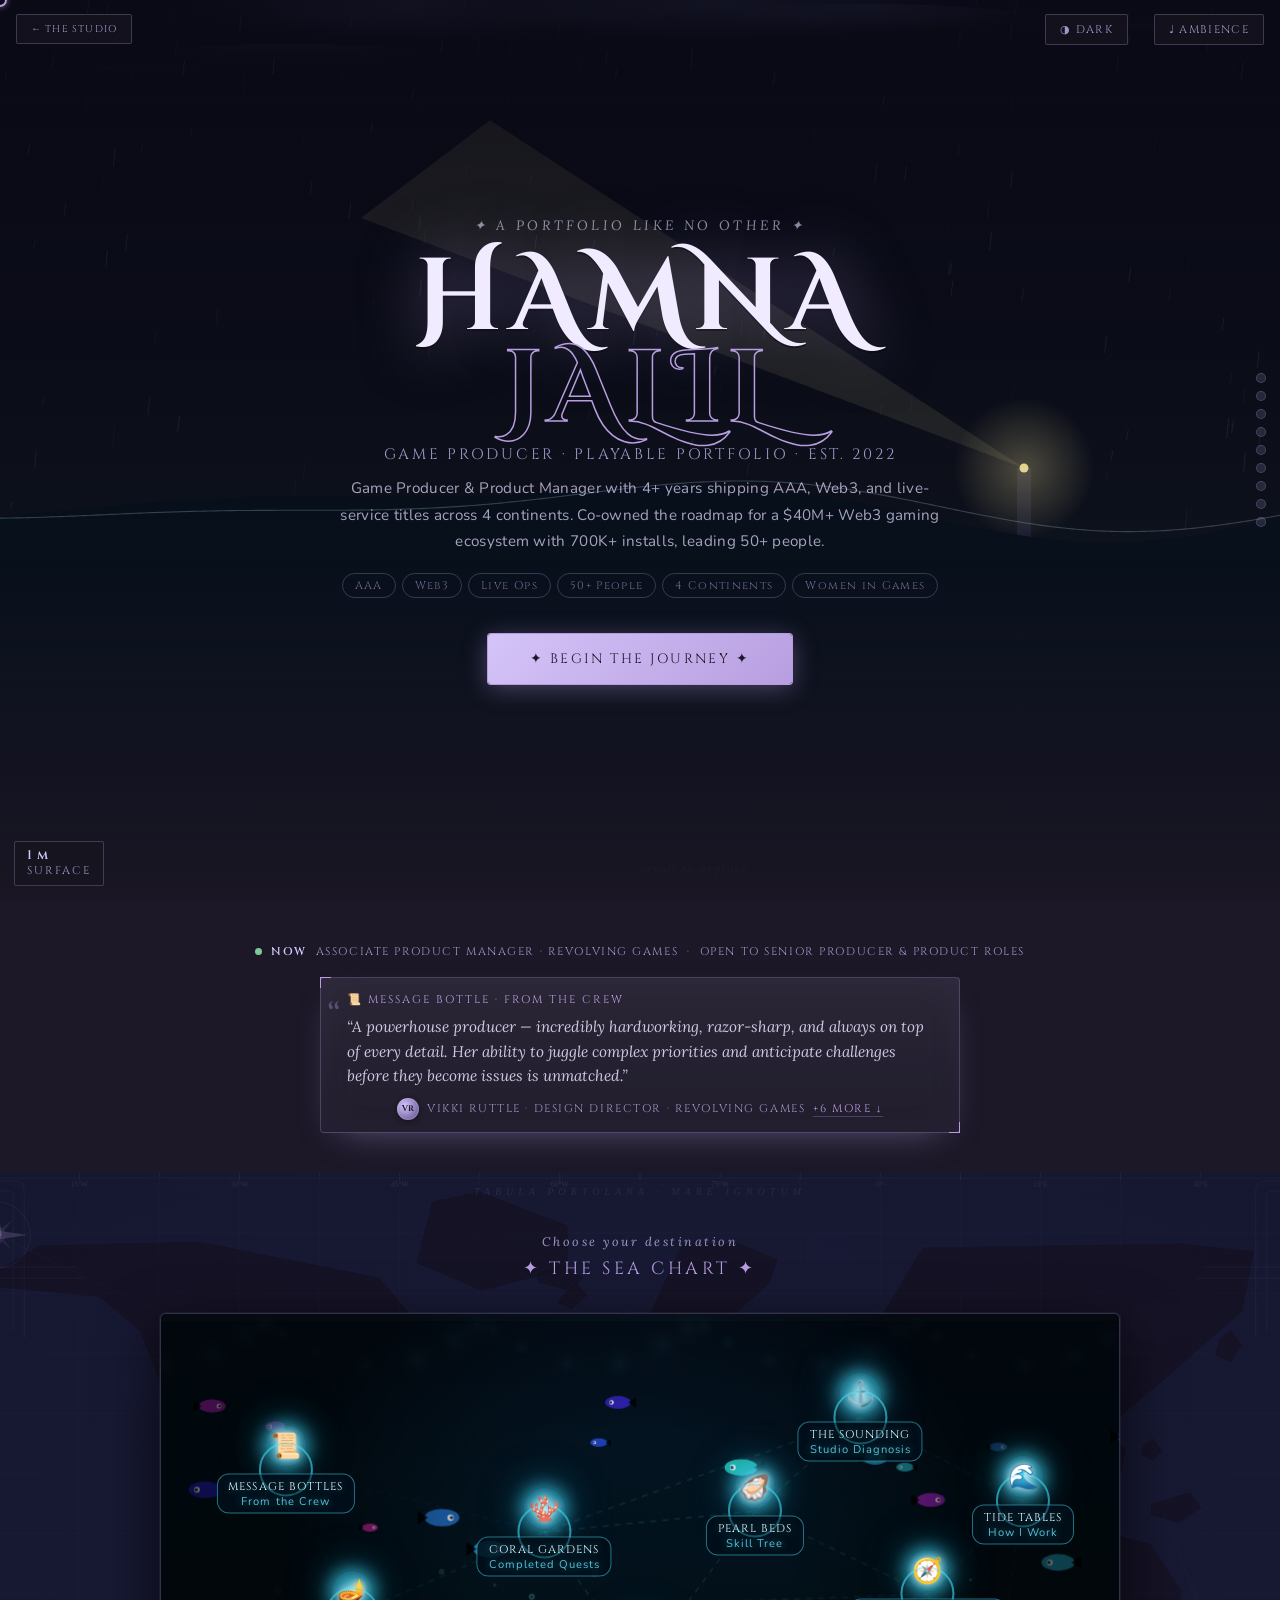
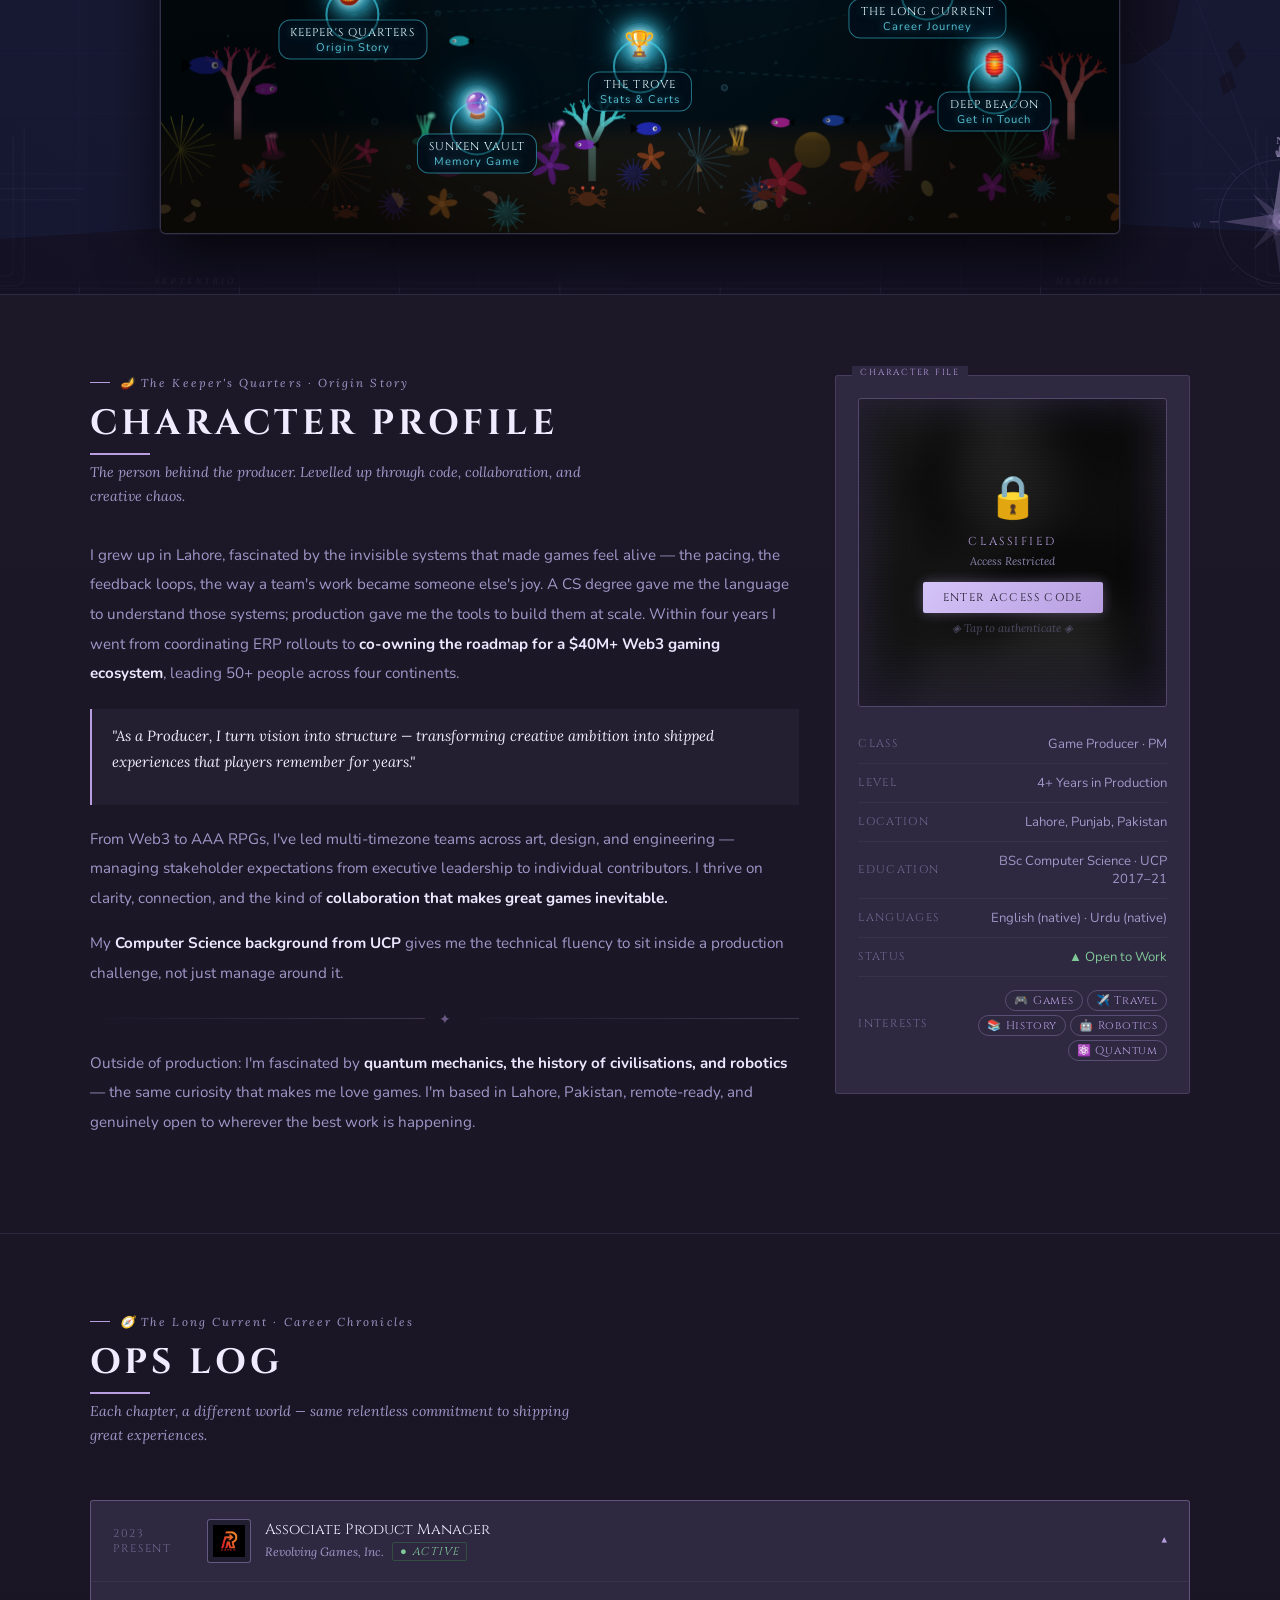
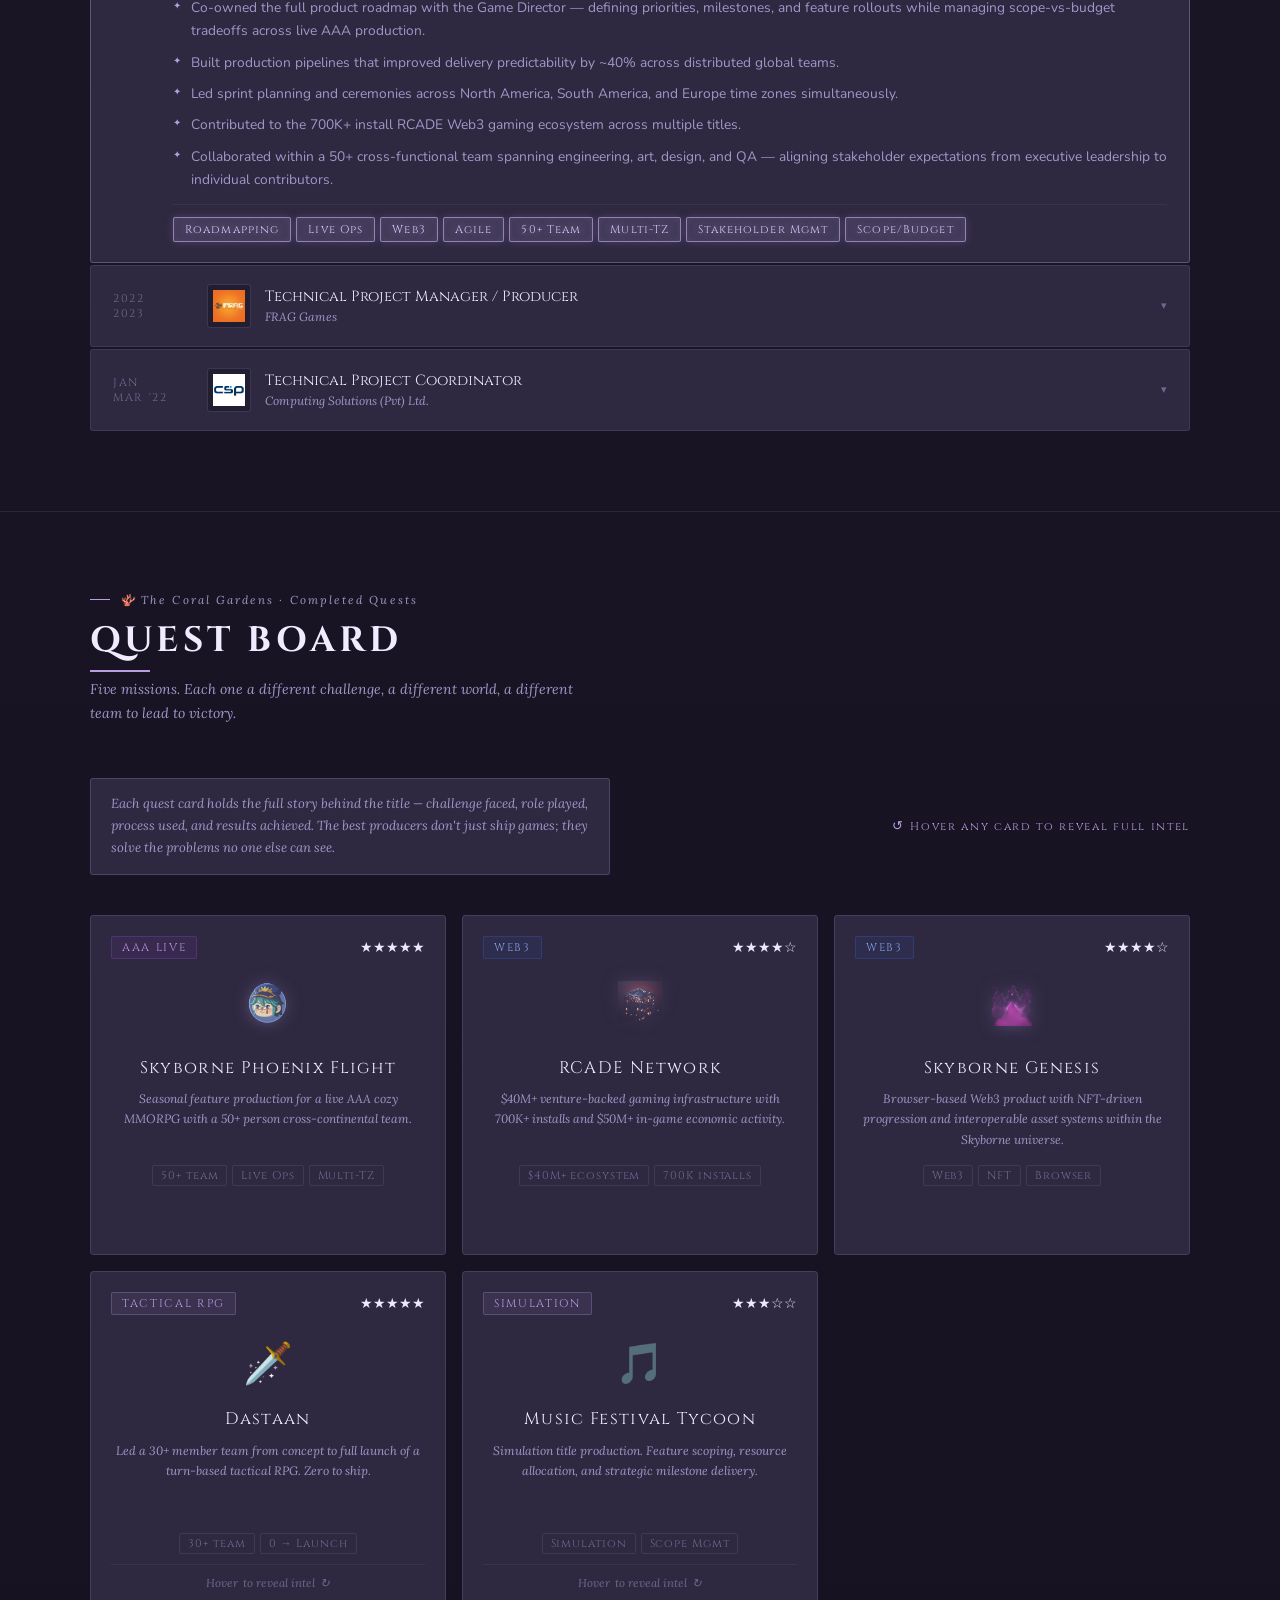
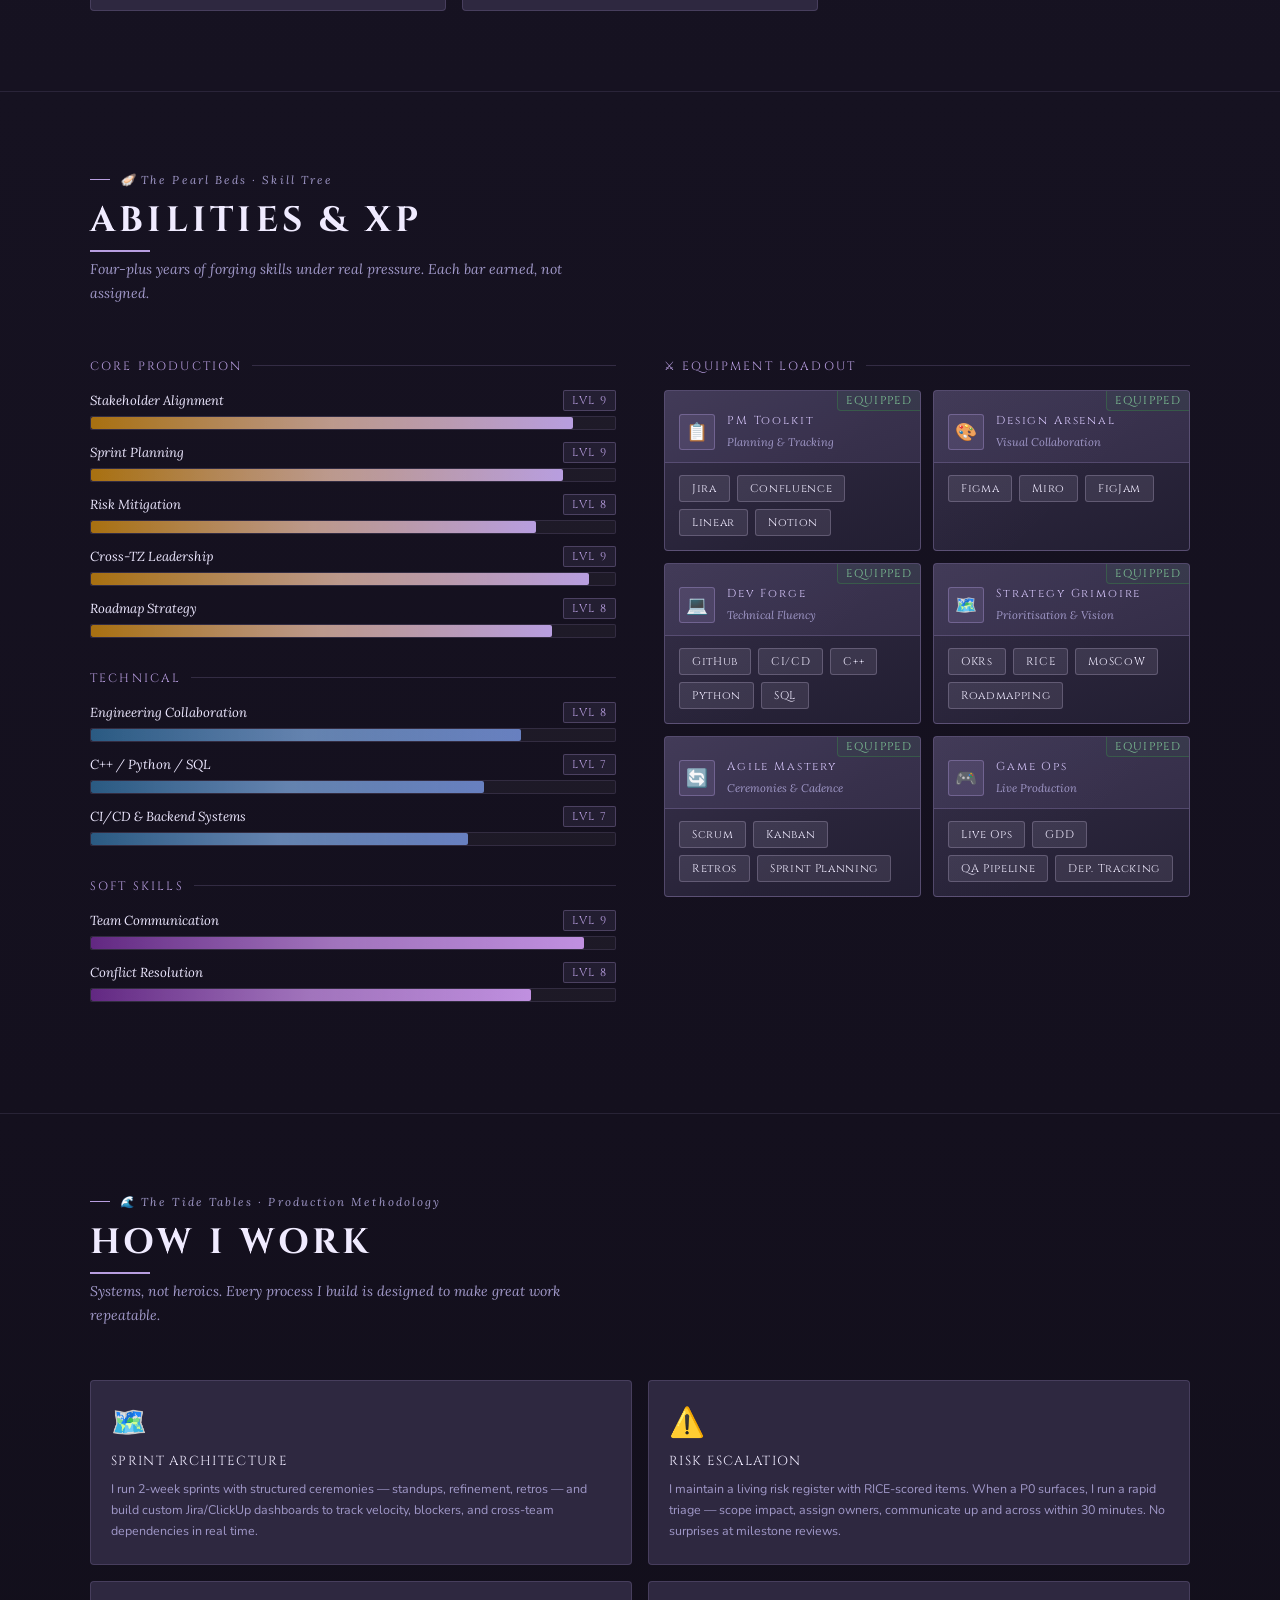
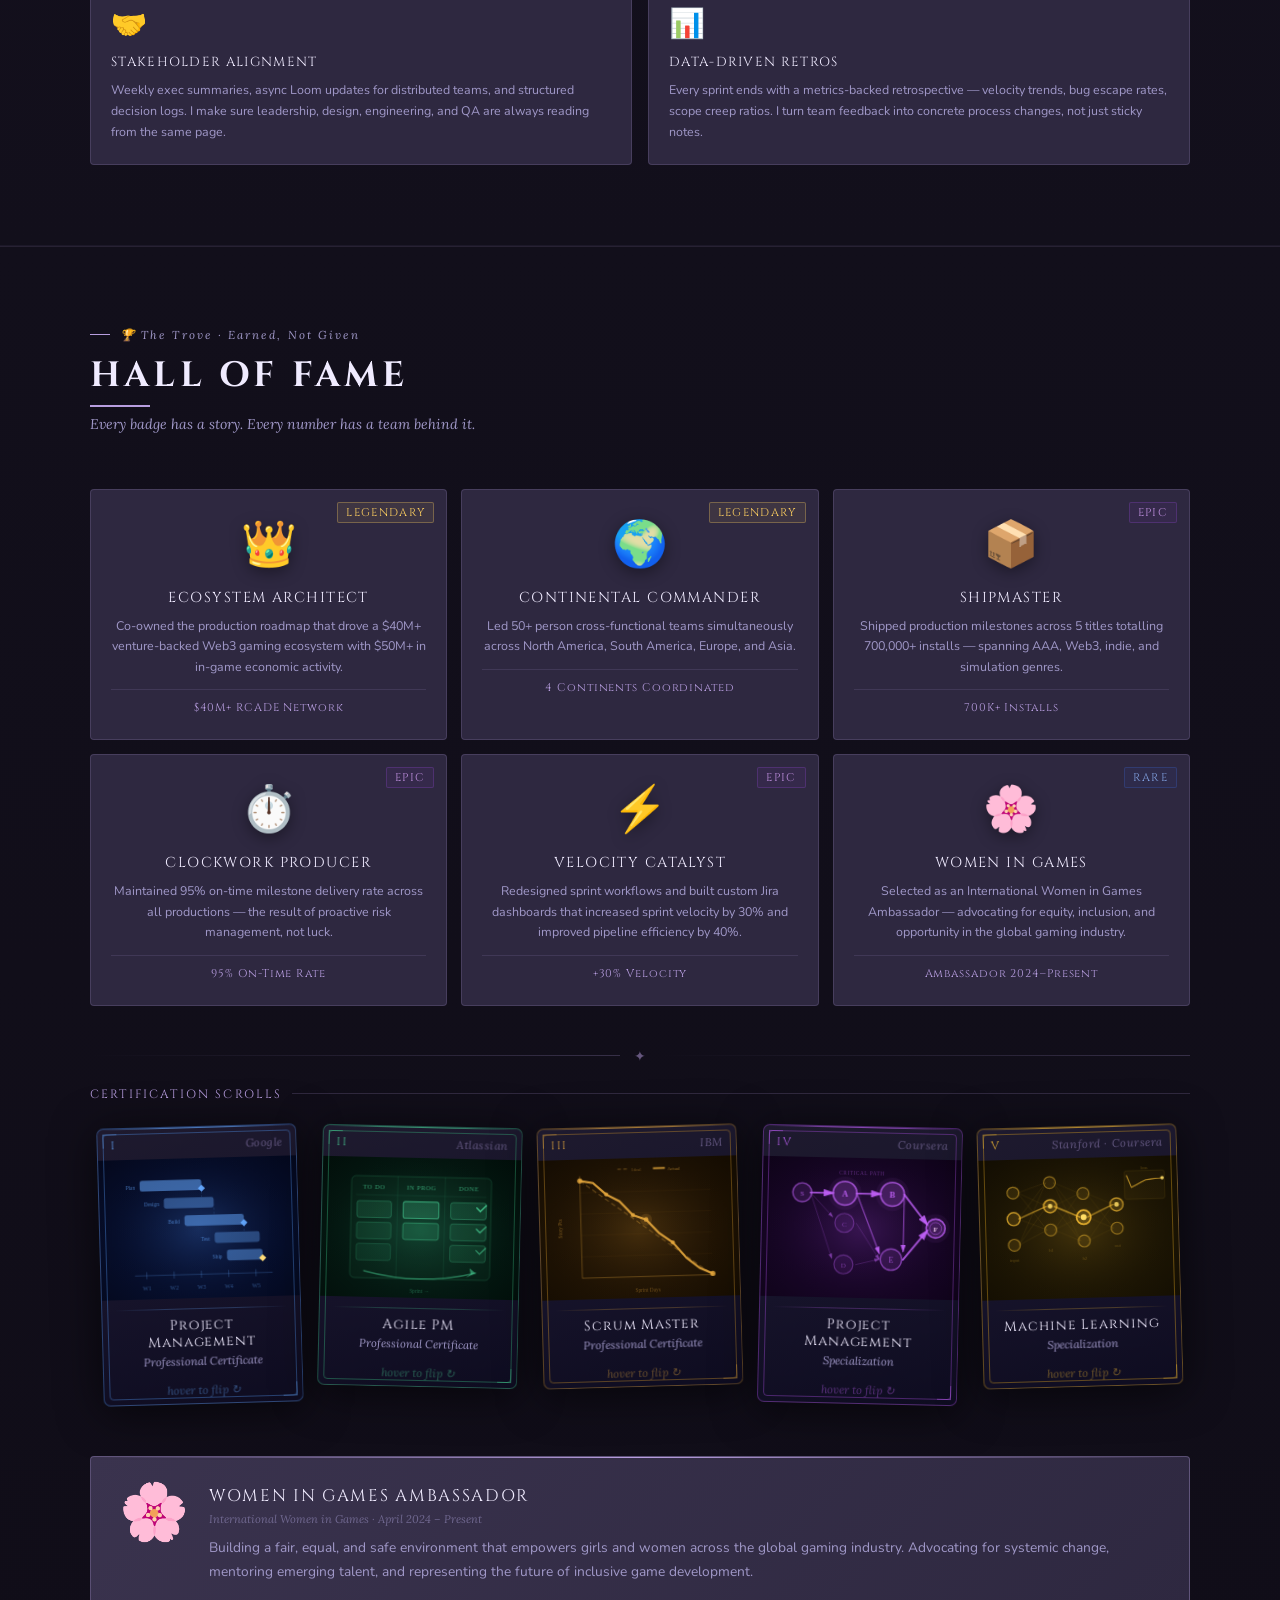
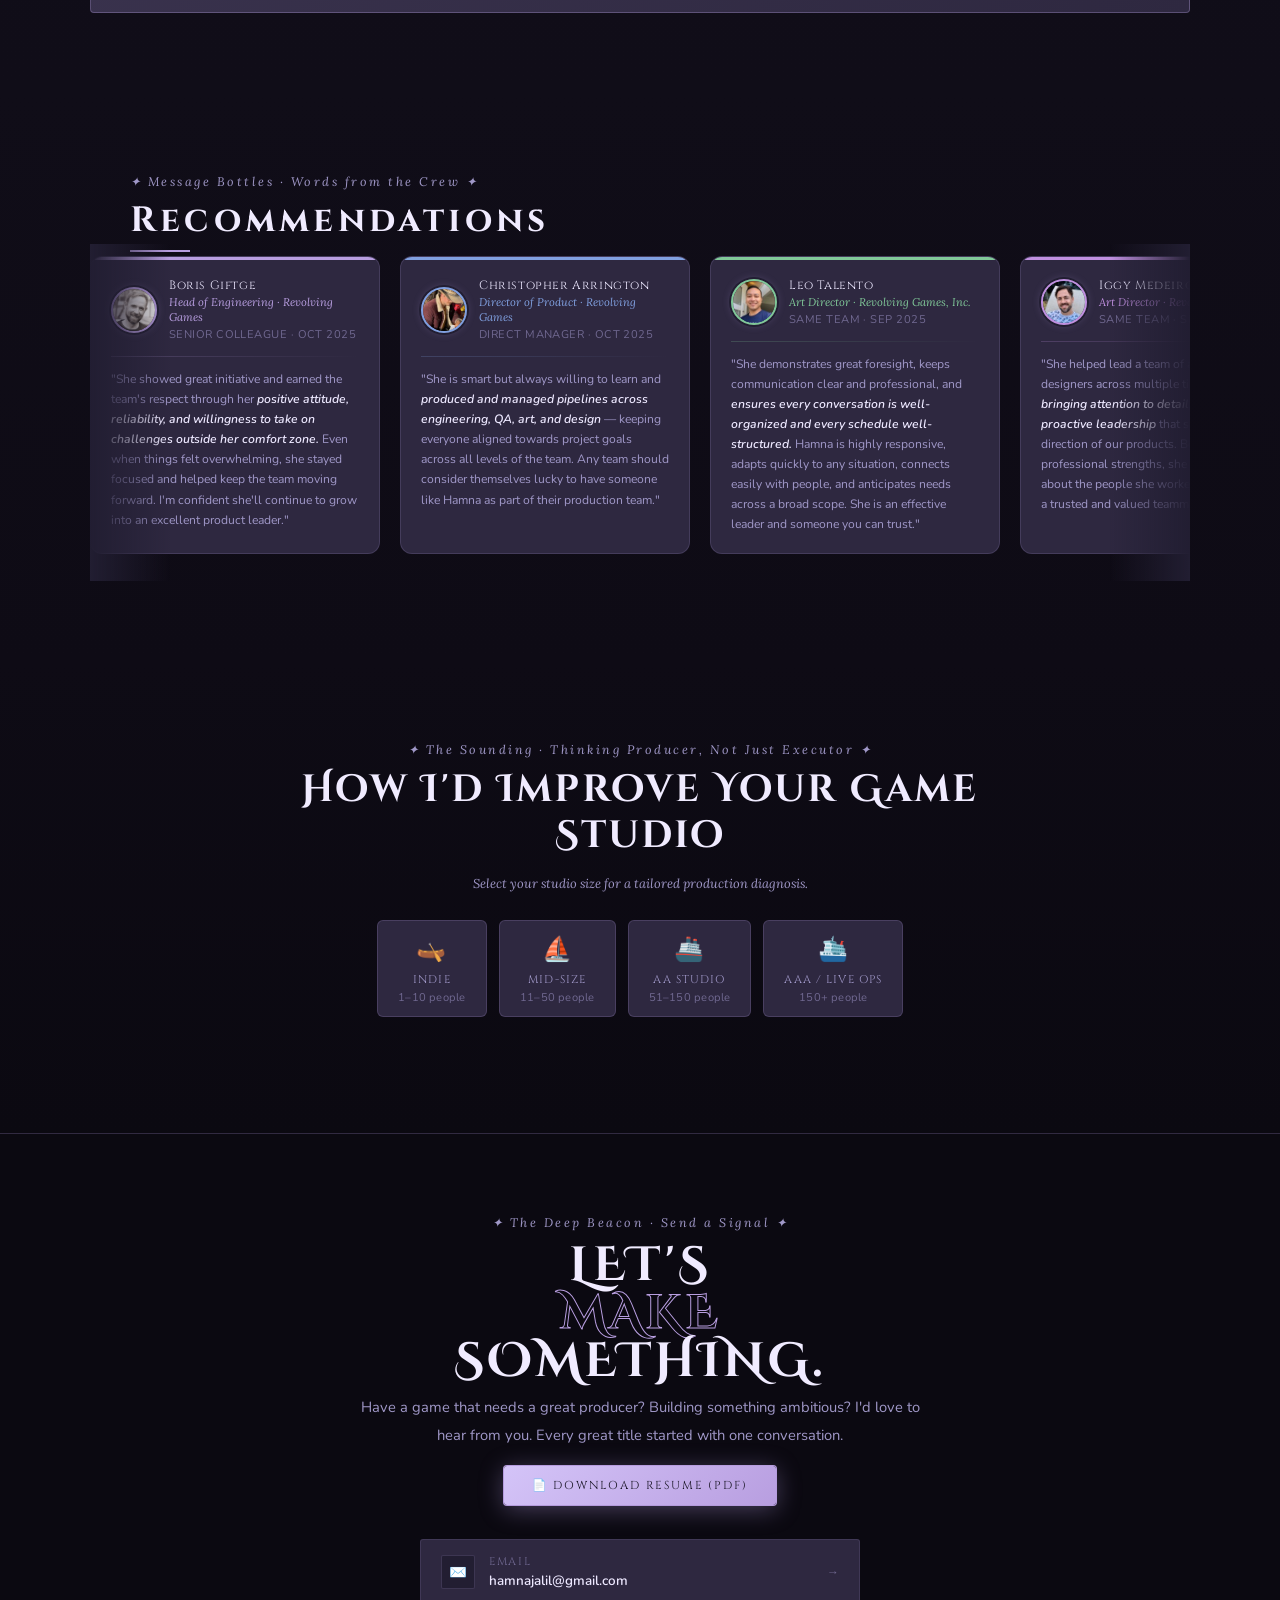
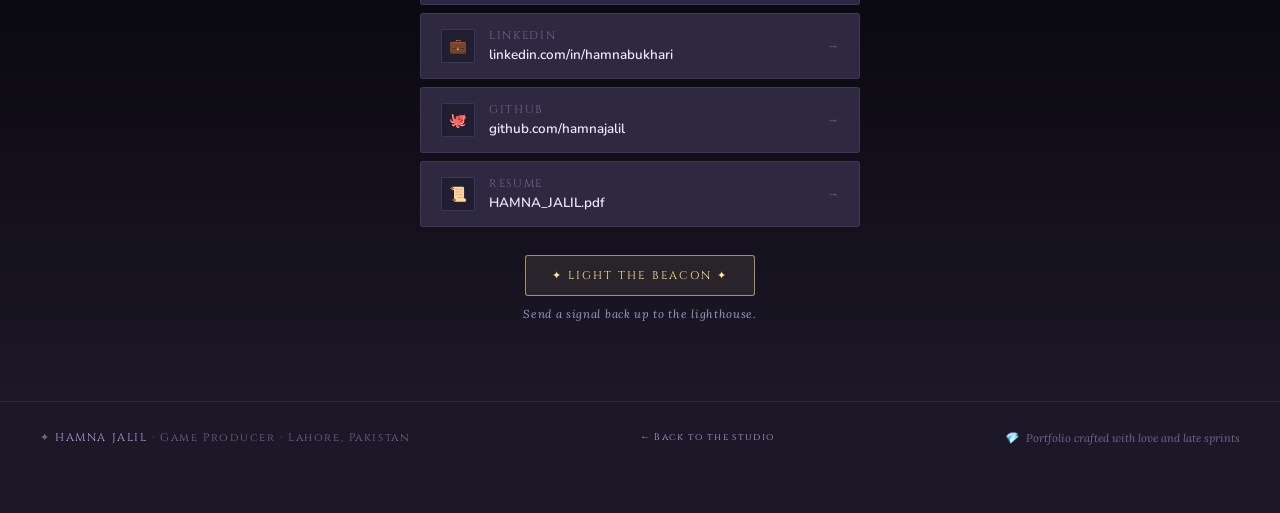
==== commit 5dc62266: "feat: studio room audit fixes, per-game case-study links, way back to the studio" ====
--- a/portfolio/index.html
+++ b/portfolio/index.html
@@ -4,7 +4,7 @@
 <meta charset="UTF-8"/><meta name="viewport" content="width=device-width,initial-scale=1"/>
 <meta name="description" content="Hamna Jalil — Game Producer & Product Manager. An RPG-themed interactive portfolio showcasing AAA, Web3, and live service production experience."/>
 <meta property="og:title" content="Hamna Jalil · Game Producer"/>
-<meta property="og:description" content="Game Producer &amp; Associate PM · 4+ years across AAA, Web3 and live-service · 700K+ installs · $40M+ ecosystem · 50+ people on 4 continents. A playable, RPG-themed portfolio."/>
+<meta property="og:description" content="Game Producer &amp; Product Manager · 4+ years across AAA, Web3 and live-service · 700K+ installs · $40M+ ecosystem · 50+ people on 4 continents. A playable, RPG-themed portfolio."/>
 <meta property="og:type" content="website"/>
 <meta property="og:url" content="https://hamnajalil.com/portfolio/"/>
 <meta property="og:image" content="https://hamnajalil.com/og-card.png"/>
@@ -114,6 +114,15 @@
 #musicBtn.music-on{color:var(--gold);border-color:var(--a50)}
 #themeBtn{position:fixed;top:14px;right:152px;z-index:500;font-family:var(--ff-head);font-size:.62rem;letter-spacing:.12em;color:var(--text2);background:rgba(22,20,32,.7);border:1px solid var(--a30);padding:7px 14px;border-radius:2px;transition:color .2s,border-color .2s;backdrop-filter:blur(8px)}
 #themeBtn:hover{color:var(--gold);border-color:var(--gold)}
+/* link back to the 3D studio room, which is the home page since 2026-11-16 */
+#studioBtn{position:fixed;top:14px;left:16px;z-index:500;font-family:var(--ff-head);font-size:.62rem;letter-spacing:.12em;color:var(--text2);background:rgba(22,20,32,.7);border:1px solid var(--a30);padding:7px 14px;border-radius:2px;text-decoration:none;transition:color .2s,border-color .2s;backdrop-filter:blur(8px)}
+#studioBtn:hover,#studioBtn:focus-visible{color:var(--gold);border-color:var(--gold)}
+.foot-studio{font-family:var(--ff-head);font-size:.6rem;letter-spacing:.14em;color:var(--gold);text-decoration:none}
+.foot-studio:hover{text-decoration:underline}
+@media(max-width:768px){#studioBtn{top:44px;left:10px;font-size:.52rem;padding:6px 10px;letter-spacing:.06em}}
+/* a game opened by its own address (#quest-...) is framed and clears the top bar */
+.qcard[id]{scroll-margin-top:90px}
+.qcard:target{outline:1px solid var(--gold);outline-offset:6px}
 
 /* ══ LIGHT / DARK MODE VARS ══ */
 body.light-mode {
@@ -1773,6 +1782,7 @@
 </nav>
 <div id="cur"></div>
 
+<a id="studioBtn" href="https://hamnajalil.com/">&#8592; THE STUDIO</a>
 <button id="musicBtn" aria-label="Toggle ambient music" onclick="toggleMusic()">♩ AMBIENCE</button>
 <button id="themeBtn" aria-label="Toggle light/dark theme">◑ DARK</button>
 
@@ -1801,7 +1811,7 @@
     })();
     </script>
     <p class="hero-subtitle">GAME PRODUCER · PLAYABLE PORTFOLIO · EST. 2022</p>
-    <p class="hero-pitch">Game Producer &amp; Associate PM with 4+ years shipping AAA, Web3, and live-service titles across 4 continents. Co-owned the roadmap for a $40M+ Web3 gaming ecosystem with 700K+ installs, leading 50+ people.</p>
+    <p class="hero-pitch">Game Producer &amp; Product Manager with 4+ years shipping AAA, Web3, and live-service titles across 4 continents. Co-owned the roadmap for a $40M+ Web3 gaming ecosystem with 700K+ installs, leading 50+ people.</p>
     <div class="hero-tags">
       <span class="htag">AAA</span><span class="htag">Web3</span><span class="htag">Live Ops</span>
       <span class="htag">50+ People</span><span class="htag">4 Continents</span><span class="htag">Women in Games</span>
@@ -2729,7 +2739,7 @@
     <div class="quests-grid reveal">
 
       <!-- Quest 1 — Featured, dossier scroll -->
-      <div class="qcard qcard-noflip">
+      <div class="qcard qcard-noflip" id="quest-phoenix">
         <div class="qcard-inner">
           <div class="qface qfront" id="skyborne-card-front">
             <div class="qfront-top"><span class="q-type qt-aaa">AAA LIVE</span><span class="q-rank">★★★★★</span></div>
@@ -2751,7 +2761,7 @@
       </div>
 
       <!-- Quest 2 — RCADE, dossier scroll -->
-      <div class="qcard qcard-noflip">
+      <div class="qcard qcard-noflip" id="quest-rcade">
         <div class="qcard-inner">
           <div class="qface qfront">
             <div class="qfront-top"><span class="q-type qt-web3">WEB3</span><span class="q-rank">★★★★☆</span></div>
@@ -2773,7 +2783,7 @@
       </div>
 
       <!-- Quest 3 — Genesis, dossier scroll -->
-      <div class="qcard qcard-noflip">
+      <div class="qcard qcard-noflip" id="quest-genesis">
         <div class="qcard-inner">
           <div class="qface qfront">
             <div class="qfront-top"><span class="q-type qt-web3">WEB3</span><span class="q-rank">★★★★☆</span></div>
@@ -2795,7 +2805,7 @@
       </div>
 
       <!-- Quest 4 -->
-      <div class="qcard" tabindex="0">
+      <div class="qcard" tabindex="0" id="quest-dastaan">
         <div class="qcard-inner">
           <div class="qface qfront">
             <div class="qfront-top"><span class="q-type qt-indie">TACTICAL RPG</span><span class="q-rank">★★★★★</span></div>
@@ -2816,7 +2826,7 @@
       </div>
 
       <!-- Quest 5 -->
-      <div class="qcard" tabindex="0">
+      <div class="qcard" tabindex="0" id="quest-festival">
         <div class="qcard-inner">
           <div class="qface qfront">
             <div class="qfront-top"><span class="q-type qt-indie">SIMULATION</span><span class="q-rank">★★★☆☆</span></div>
@@ -4080,6 +4090,7 @@
 </main>
 <footer>
   <div class="foot-l">✦ <span>HAMNA JALIL</span> · Game Producer · Lahore, Pakistan</div>
+  <a class="foot-studio" href="https://hamnajalil.com/">&#8592; Back to the studio</a>
   <div class="foot-r"><span class="foot-gem">💎</span> Portfolio crafted with love and late sprints</div>
 </footer>
 <div id="depthGauge" aria-hidden="true"><b id="dgDepth">0 m</b><span id="dgZone">Surface</span></div>
@@ -4629,6 +4640,24 @@
     });
   }
 
+})();
+</script>
+<script>
+/* Links to one game (2026-11-16): /portfolio/#quest-phoenix and the like, used by the studio room's cards, land on
+   that game with its story open: the dossier for the first three, the flipped card for the other two. */
+(function(){
+  var open={'quest-phoenix':'skyborne','quest-rcade':'rcade','quest-genesis':'genesis'};
+  function go(){
+    var id=location.hash.slice(1); if(id.indexOf('quest-')!==0)return;
+    var card=document.getElementById(id); if(!card)return;
+    card.scrollIntoView({block:'center'});
+    setTimeout(function(){
+      if(open[id]&&typeof openModal==='function')openModal(open[id]);
+      else if(!open[id]){card.classList.add('flipped');card.focus({preventScroll:true});}
+    },500);
+  }
+  window.addEventListener('load',function(){setTimeout(go,300);});
+  window.addEventListener('hashchange',go);
 })();
 </script>
 <script>
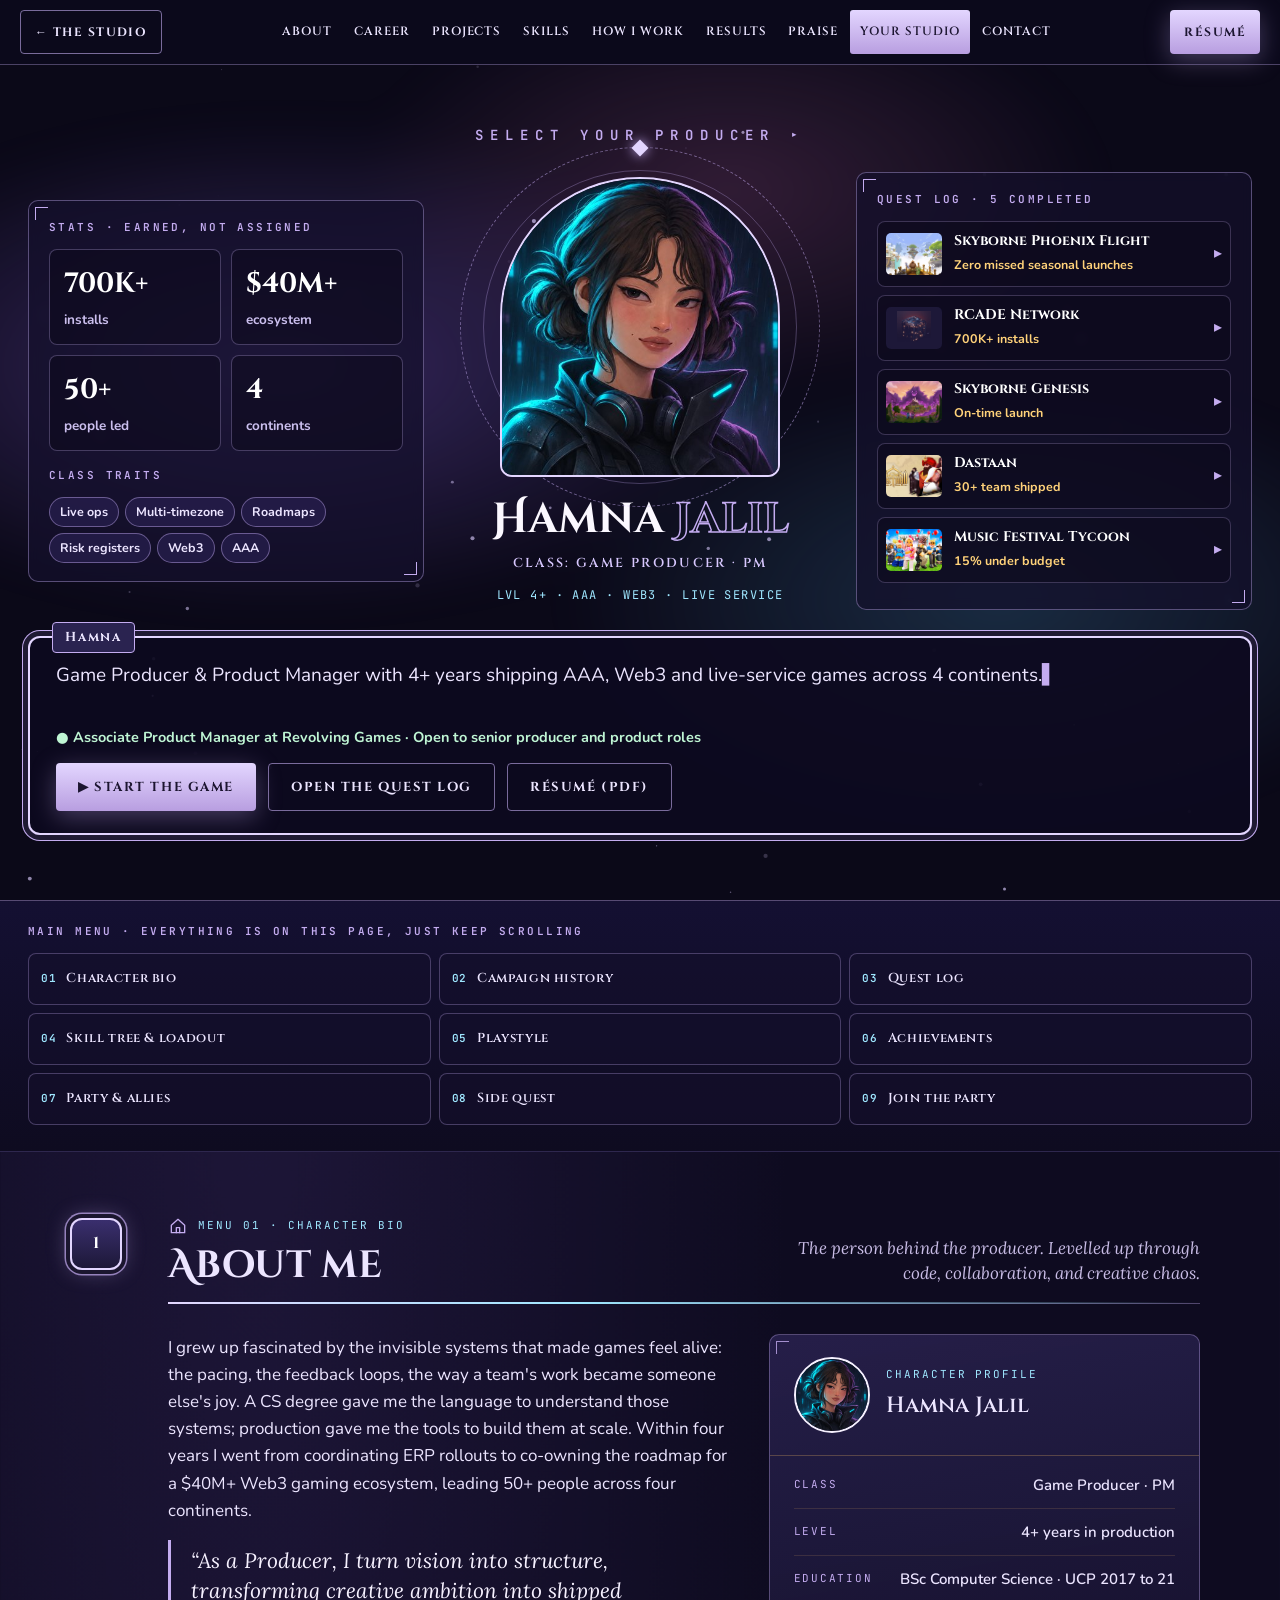
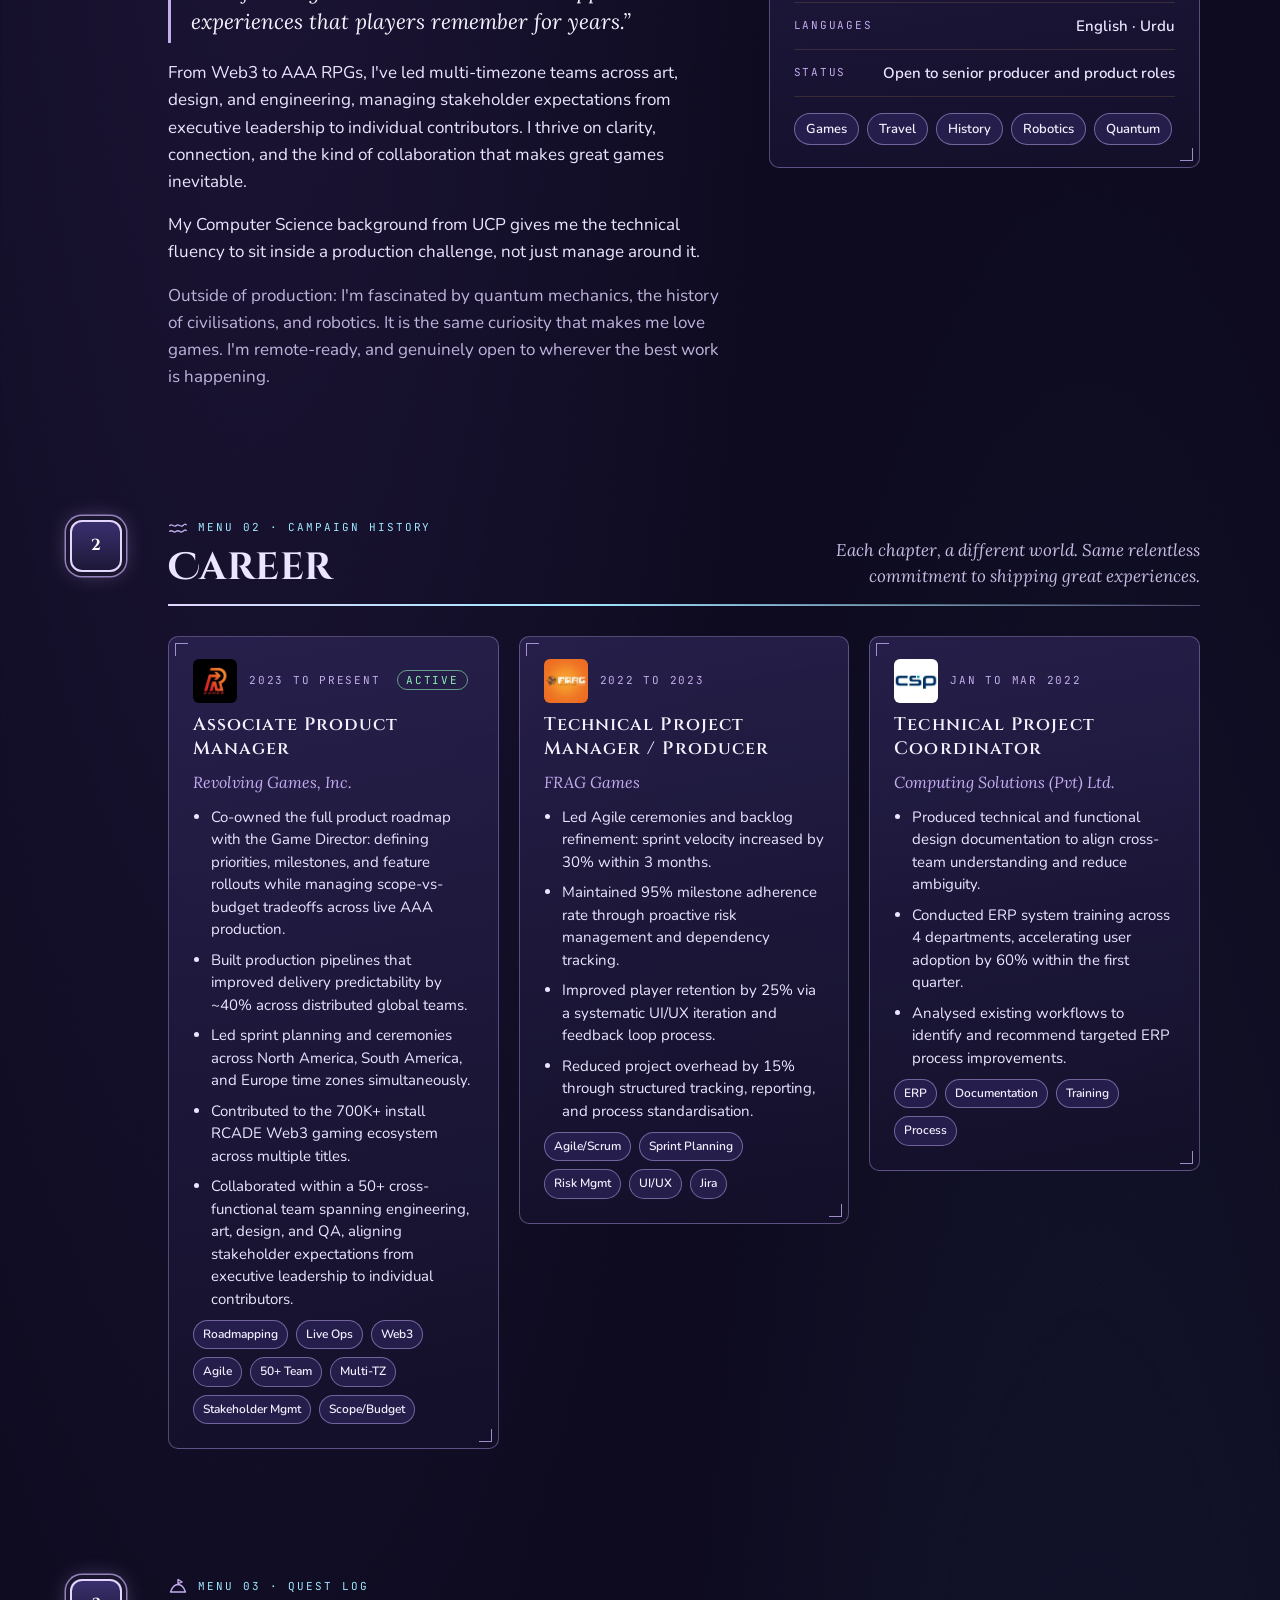
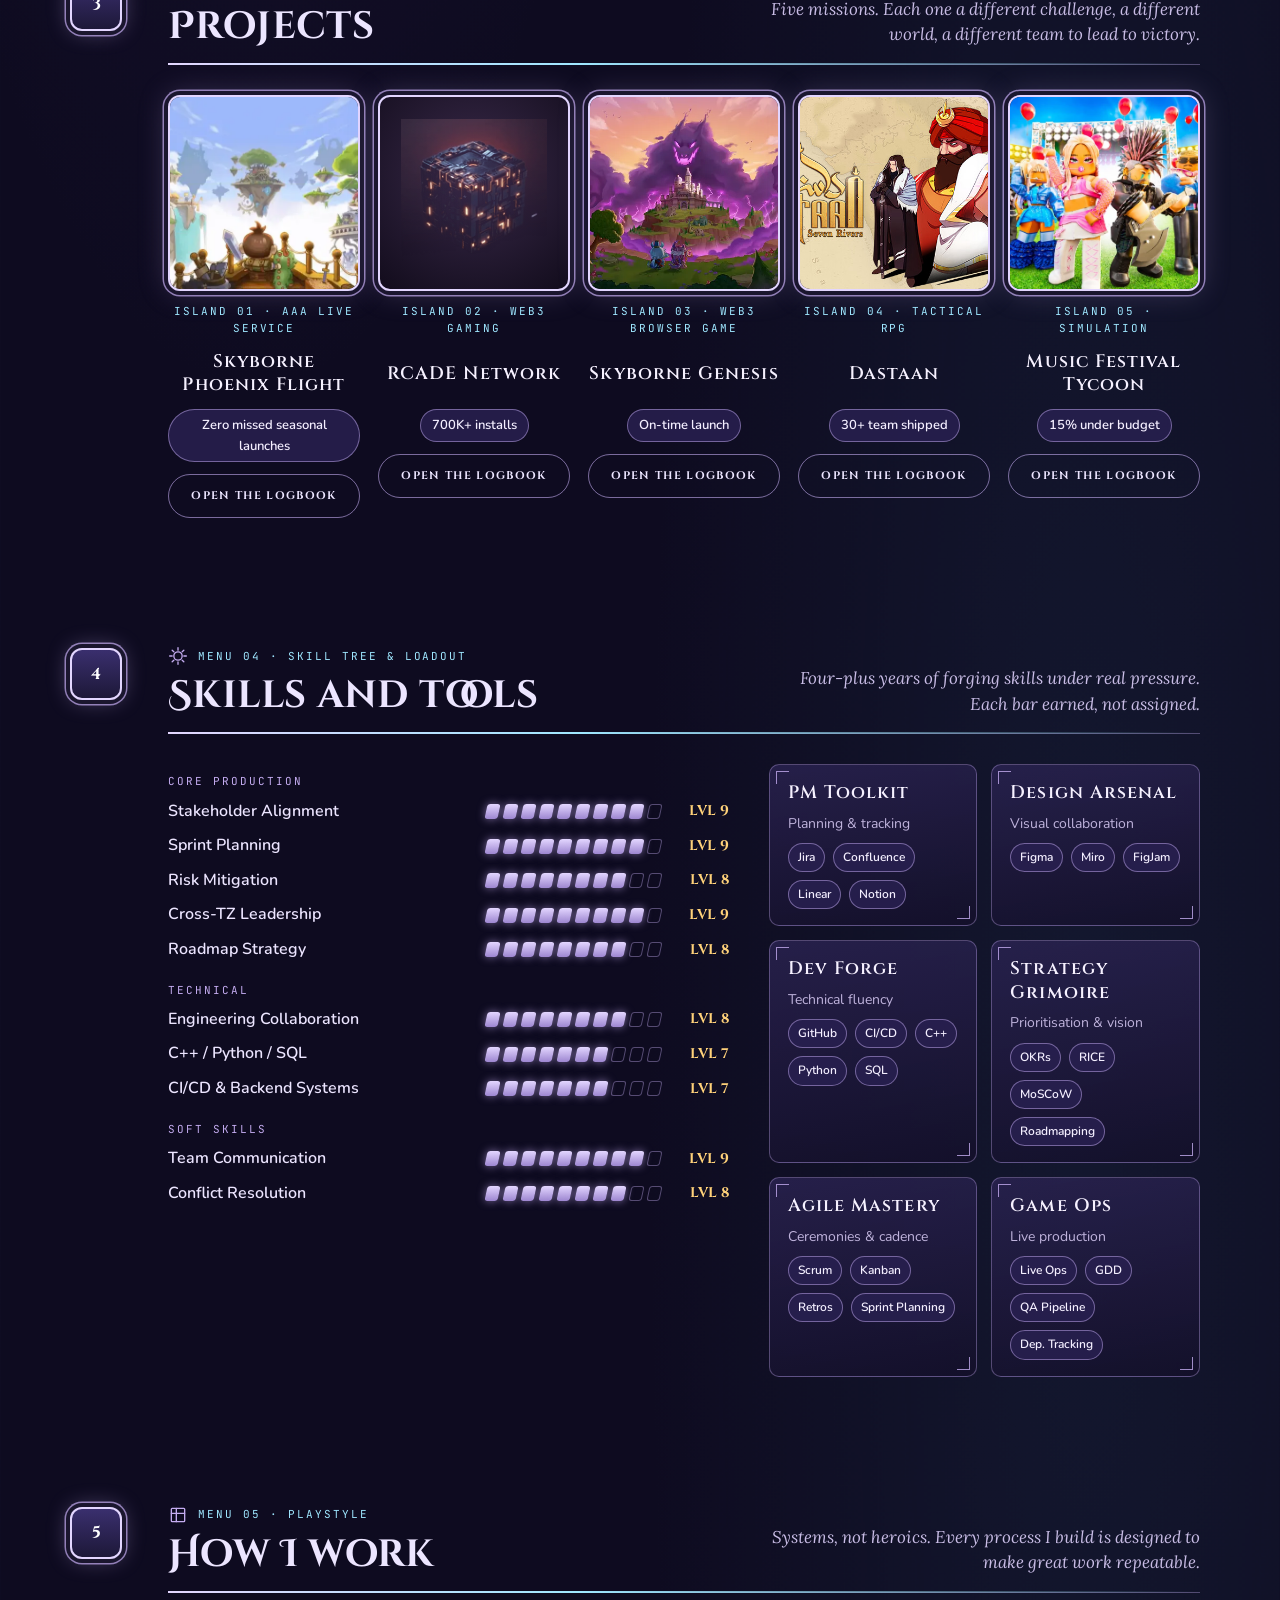
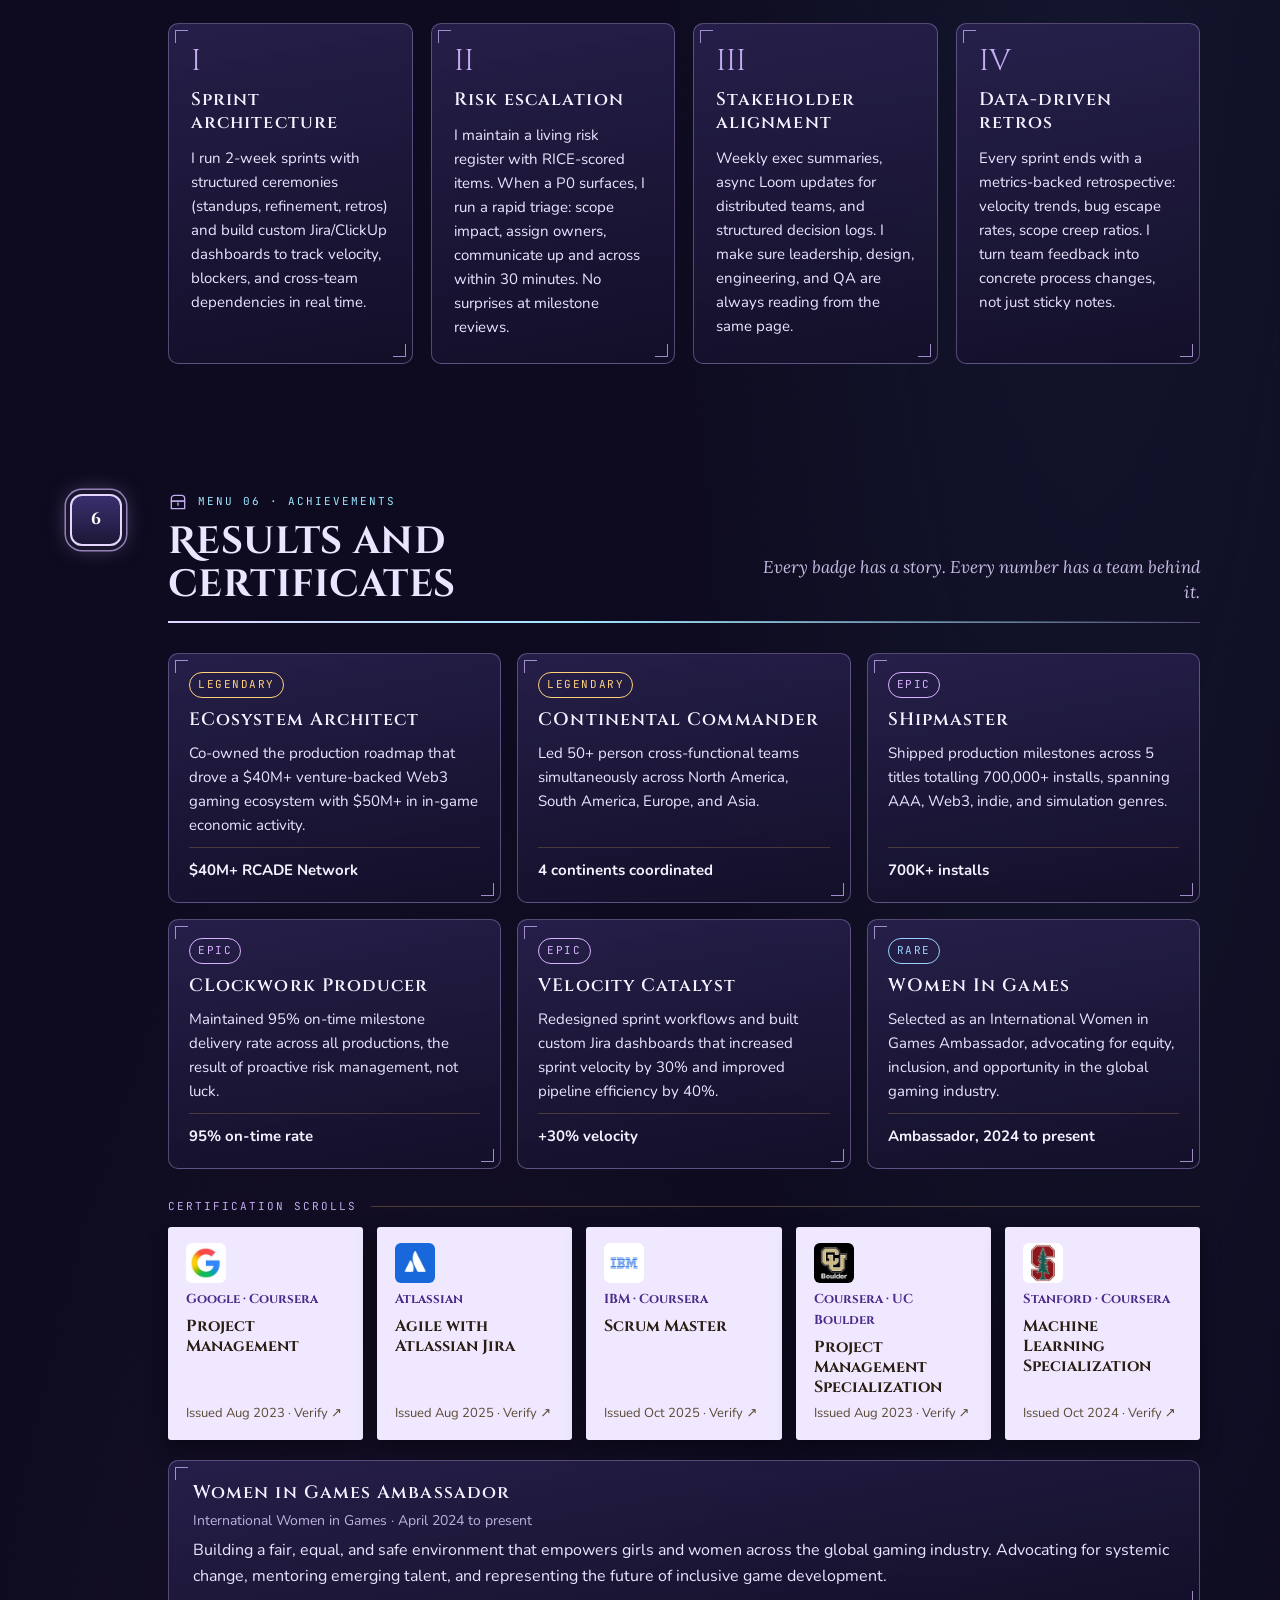
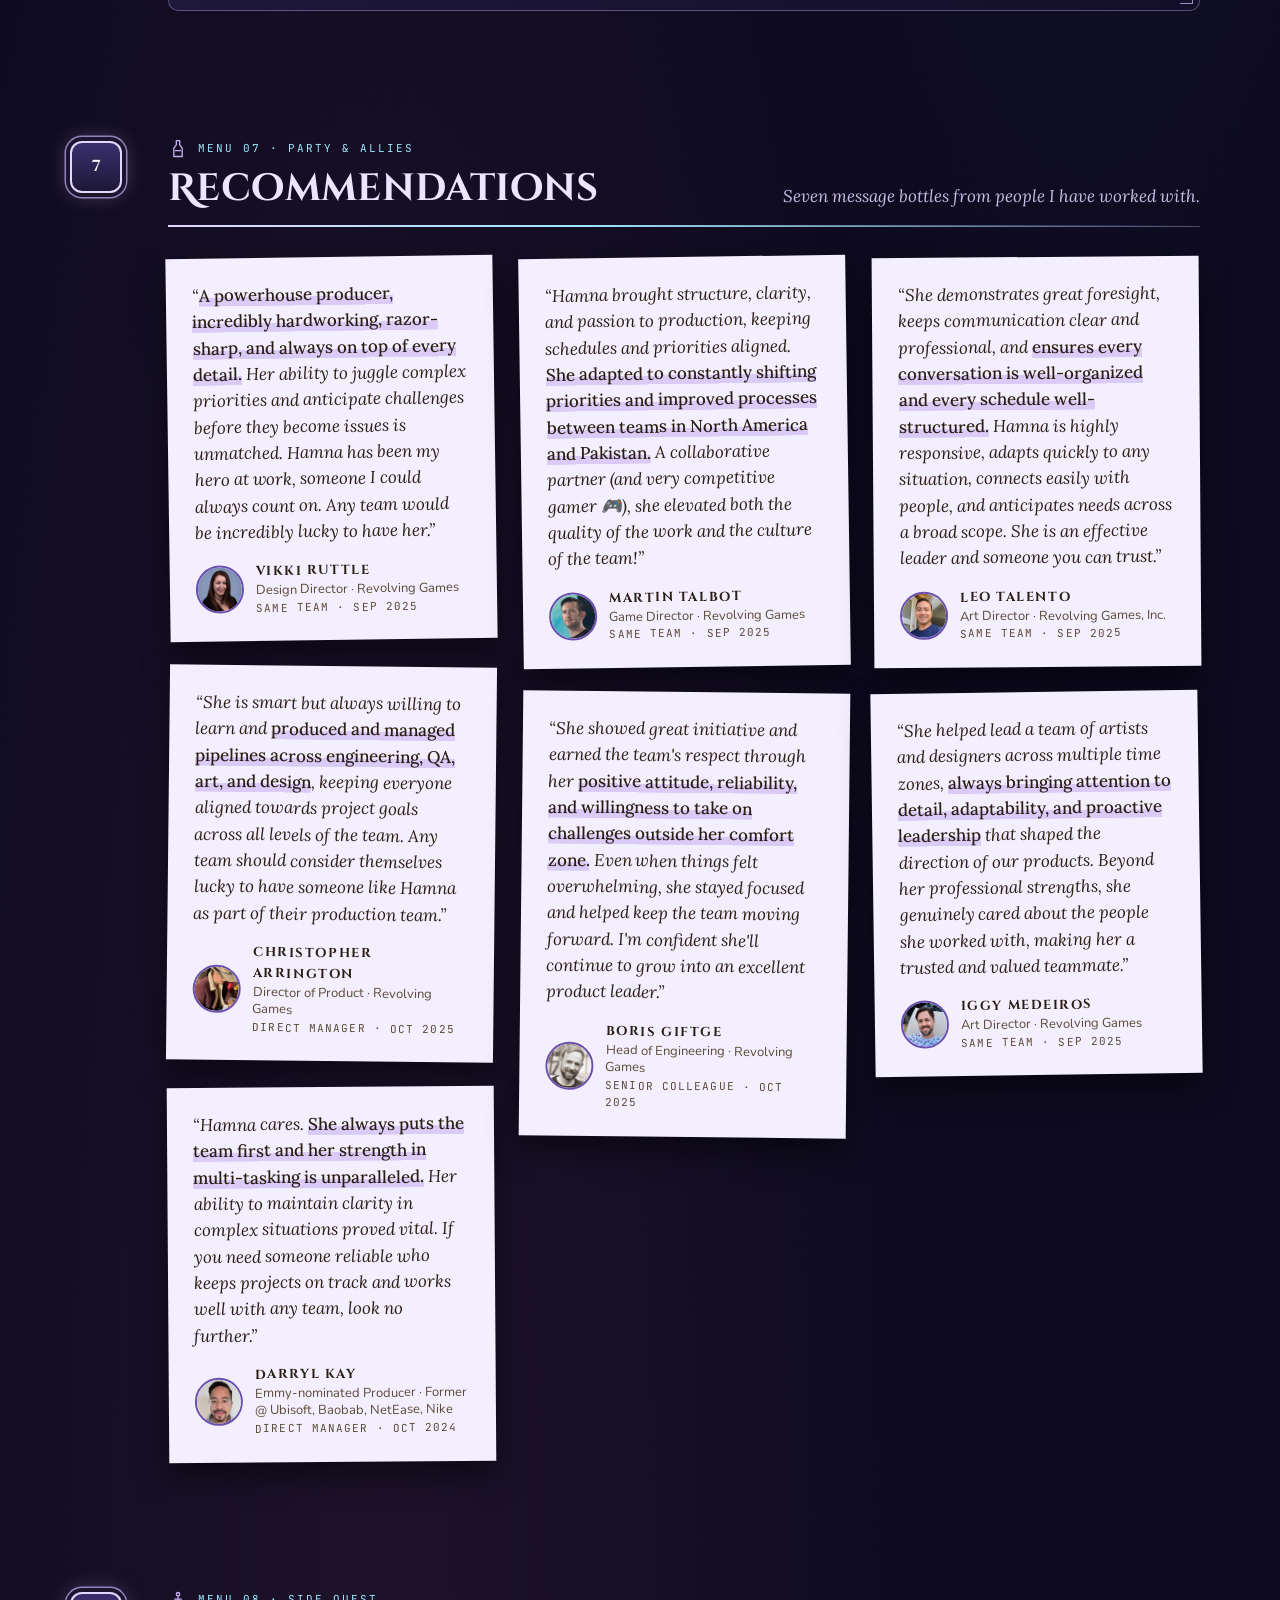
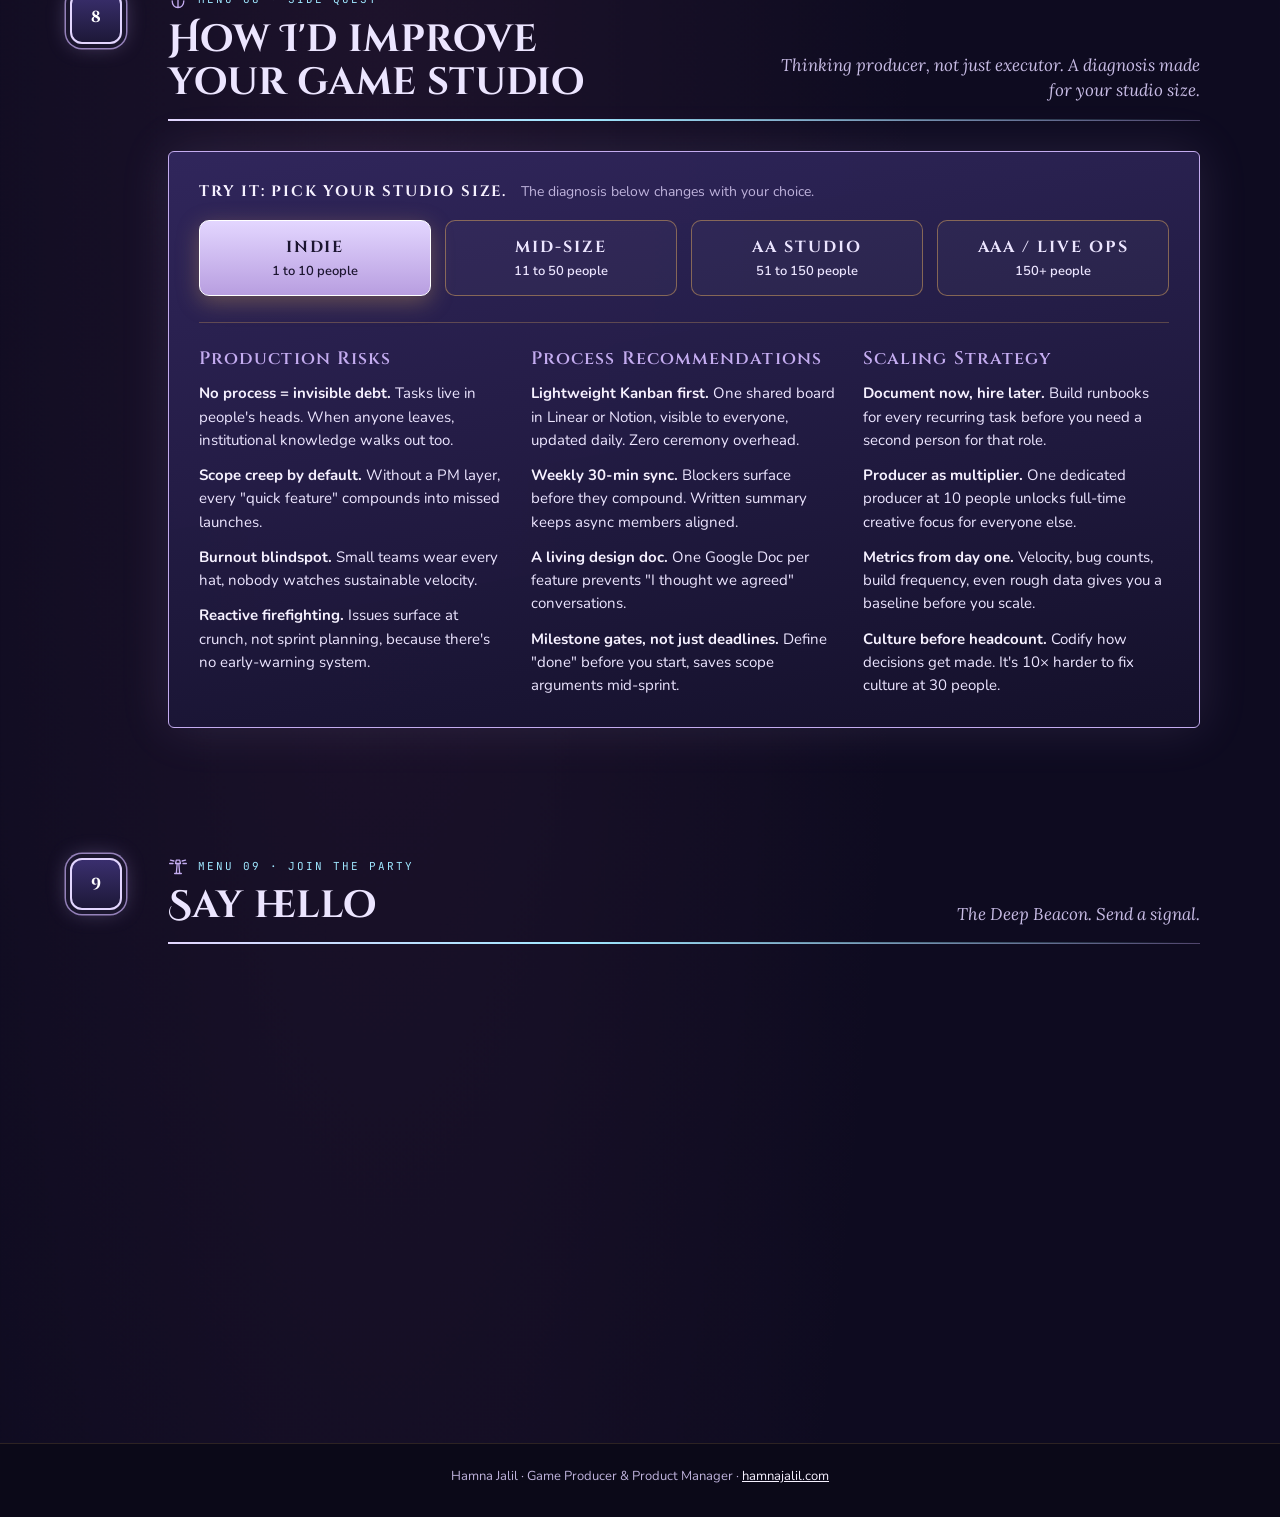
==== commit 310cd7bc: "Portfolio: Character Select redesign The /portfolio/ page becomes a game menu. Opening: a character-" ====
--- a/portfolio/index.html
+++ b/portfolio/index.html
@@ -1,5562 +1,791 @@
-<!DOCTYPE html>
+<!doctype html>
 <html lang="en">
 <head>
-<meta charset="UTF-8"/><meta name="viewport" content="width=device-width,initial-scale=1"/>
-<meta name="description" content="Hamna Jalil — Game Producer & Product Manager. An RPG-themed interactive portfolio showcasing AAA, Web3, and live service production experience."/>
-<meta property="og:title" content="Hamna Jalil · Game Producer"/>
-<meta property="og:description" content="Game Producer &amp; Product Manager · 4+ years across AAA, Web3 and live-service · 700K+ installs · $40M+ ecosystem · 50+ people on 4 continents. A playable, RPG-themed portfolio."/>
-<meta property="og:type" content="website"/>
-<meta property="og:url" content="https://hamnajalil.com/portfolio/"/>
-<meta property="og:image" content="https://hamnajalil.com/og-card.png"/>
-<meta property="og:image:width" content="1200"/>
-<meta property="og:image:height" content="630"/>
-<meta property="og:image:alt" content="Hamna Jalil — Game Producer. 700K+ installs, $40M+ ecosystem, 50+ people led, 4 continents."/>
-<meta name="twitter:card" content="summary_large_image"/>
-<meta name="twitter:title" content="Hamna Jalil · Game Producer"/>
-<meta name="twitter:description" content="4+ years across AAA, Web3 and live-service · 700K+ installs · $40M+ ecosystem · 50+ people on 4 continents."/>
-<meta name="twitter:image" content="https://hamnajalil.com/og-card.png"/>
+<meta charset="utf-8">
+<meta name="viewport" content="width=device-width, initial-scale=1">
 <title>Hamna Jalil — Game Producer &amp; Product Manager</title>
-<script type="application/ld+json">{"@context":"https://schema.org","@type":"Person","name":"Hamna Jalil","jobTitle":"Game Producer & Product Manager","url":"https://hamnajalil.com/","image":"https://hamnajalil.com/og-card.png","sameAs":["https://www.linkedin.com/in/hamnabukhari","https://github.com/hamnajalil"],"knowsAbout":["Game production","Product management","Live-service games","Web3 games","Agile delivery"]}</script>
-<script>
-(function(){
-var _origTitle = document.title;
-document.addEventListener('visibilitychange',function(){
-  document.title = document.hidden ? '👀 COMEBACK' : _origTitle;
-  if(document.hidden){
-    if(typeof _stopDraw==='function')_stopDraw();
-    if(typeof _stopReef==='function')_stopReef();
-  } else {
-    if(typeof _startDraw==='function')_startDraw();
-    if(typeof _startReef==='function')_startReef();
-  }
-});
-})();
-</script>
-<link rel="icon" type="image/svg+xml" href="[data-uri]"/>
-<link rel="preconnect" href="https://fonts.googleapis.com"/><link rel="preconnect" href="https://fonts.gstatic.com" crossorigin/>
-<link href="https://fonts.googleapis.com/css2?family=Cinzel+Decorative:wght@400;700;900&family=Cinzel:wght@400;600;700&family=Lora:ital,wght@0,400;0,600;1,400&family=Nunito:wght@300;400;500;600;700;800&display=swap" rel="stylesheet"/>
+<meta name="description" content="Hamna Jalil, Game Producer and Product Manager. 4+ years across AAA, Web3 and live-service: 700K+ installs, $40M+ ecosystem, 50+ people on 4 continents. Case studies, career, skills, recommendations and contact on one page.">
+<meta name="theme-color" content="#0f0b1d">
+<link rel="canonical" href="https://hamnajalil.com/portfolio/">
+<meta property="og:title" content="Hamna Jalil · Game Producer">
+<meta property="og:description" content="Game Producer &amp; Product Manager · 4+ years across AAA, Web3 and live-service · 700K+ installs · $40M+ ecosystem · 50+ people on 4 continents.">
+<meta property="og:type" content="website">
+<meta property="og:url" content="https://hamnajalil.com/portfolio/">
+<meta property="og:image" content="https://hamnajalil.com/og-card.png">
+<meta property="og:image:width" content="1200">
+<meta property="og:image:height" content="630">
+<meta property="og:image:alt" content="Hamna Jalil — Game Producer. 700K+ installs, $40M+ ecosystem, 50+ people led, 4 continents.">
+<meta name="twitter:card" content="summary_large_image">
+<meta name="twitter:title" content="Hamna Jalil · Game Producer">
+<meta name="twitter:description" content="4+ years across AAA, Web3 and live-service · 700K+ installs · $40M+ ecosystem · 50+ people on 4 continents.">
+<meta name="twitter:image" content="https://hamnajalil.com/og-card.png">
+<link rel="icon" type="image/svg+xml" href="data:image/svg+xml,%3Csvg xmlns='http://www.w3.org/2000/svg' viewBox='0 0 64 64'%3E%3Crect width='64' height='64' rx='14' fill='%2314132c'/%3E%3Ccircle cx='32' cy='32' r='21' fill='none' stroke='%23dea85c' stroke-width='2.5'/%3E%3Ccircle cx='32' cy='32' r='12' fill='none' stroke='%23dea85c' stroke-opacity='.55' stroke-width='2'/%3E%3Ccircle cx='32' cy='32' r='6' fill='%23ffd9a0'/%3E%3Ccircle cx='50' cy='21' r='4.5' fill='%23ff8a5c'/%3E%3C/svg%3E">
+<script type="application/ld+json">{"@context":"https://schema.org","@type":"Person","name":"Hamna Jalil","jobTitle":"Game Producer & Product Manager","url":"https://hamnajalil.com/","sameAs":["https://linkedin.com/in/hamnabukhari","https://github.com/hamnajalil"]}</script>
+<link rel="preconnect" href="https://fonts.googleapis.com">
+<link rel="preconnect" href="https://fonts.gstatic.com" crossorigin>
+<link href="https://fonts.googleapis.com/css2?family=Cinzel+Decorative:wght@700&amp;family=Cinzel:wght@500;600;700&amp;family=Space+Grotesk:wght@400;500;600;700&amp;family=Nunito:wght@400;600;700&amp;family=JetBrains+Mono:wght@400;600&amp;family=Lora:ital,wght@0,400;0,500;1,400;1,500&amp;display=swap" rel="stylesheet">
 <style>
-*,*::before,*::after{box-sizing:border-box;margin:0;padding:0}
-:root{
-  --bg:#1c1828; --bg2:#221e32; --surface:#2e2840; --surface2:#3a334e;
-  --bg-rgb:28,24,40;
-  --parch:#f0ebff; --parch2:#d8d0f0;
-  --gold:#b89ee0; --gold2:#d4c4f8; --gold3:#e8dcff; --goldf:var(--a25);
-  --forest:#7a6aaa; --water:#6880c0;
-  --text:#ede8ff; --text2:#a098c8; --text3:#706890;
-  --sapphire:#80a0e0; --emerald:#80c898; --amethyst:#c090e0;
-  /* hero sky gradient (static fallback behind canvas) */
-  --sky1:#060810; --sky2:#0a0c16; --sky3:#0e121c;
-  --dawn1:#1a1428; --dawn2:#2a1e38; --glow:#3a2848;
-  --ff-display:'Cinzel Decorative',serif;
-  --ff-head:'Cinzel',serif;
-  --ff-label:'Lora',serif;
-  --ff-body:'Nunito',sans-serif;
-  /* accent opacity variants — reduces 150+ hardcoded rgba repetitions */
-  --a04:rgba(168,148,210,.04); --a05:rgba(168,148,210,.05); --a06:rgba(168,148,210,.06);
-  --a07:rgba(168,148,210,.07); --a08:rgba(168,148,210,.08); --a10:rgba(168,148,210,.1);
-  --a12:rgba(168,148,210,.12); --a15:rgba(168,148,210,.15); --a18:rgba(168,148,210,.18);
-  --a20:rgba(168,148,210,.2);  --a22:rgba(168,148,210,.22); --a25:rgba(168,148,210,.25);
-  --a28:rgba(168,148,210,.28); --a30:rgba(168,148,210,.3);  --a32:rgba(168,148,210,.32);
-  --a35:rgba(168,148,210,.35); --a40:rgba(168,148,210,.4);  --a45:rgba(168,148,210,.45);
-  --a50:rgba(168,148,210,.5);  --a55:rgba(168,148,210,.55); --a60:rgba(168,148,210,.6);
-  --a70:rgba(168,148,210,.7);  --a80:rgba(168,148,210,.8);
+:root{--bg:#0f0b1d;--panel:linear-gradient(170deg,rgba(44,30,22,.92),rgba(18,12,22,.92));--brass:#dea85c;--cream:#f4dfb6;--hi:#ffe6b8;--ink:#2a1806;--mute:#cbb89c;--line:rgba(222,168,92,.38);--plum:#4a2a6a;--paper:#efe1c2;--pink:#2a1e14;
+--cz:'Cinzel',Georgia,serif;--czd:'Cinzel Decorative','Cinzel',Georgia,serif;--sg:'Space Grotesk',system-ui,-apple-system,'Segoe UI',sans-serif;--mono:'JetBrains Mono',ui-monospace,Consolas,monospace;--lora:'Lora',Georgia,serif}
+*{box-sizing:border-box}
+html{scroll-behavior:smooth;scroll-padding-top:84px}
+@media (prefers-reduced-motion:reduce){html{scroll-behavior:auto}*{transition:none!important;animation:none!important}}
+body{margin:0;background:var(--bg);color:var(--cream);font-family:var(--sg);font-size:16px;line-height:1.6;-webkit-text-size-adjust:100%}
+img{max-width:100%;display:block}
+h1,h2,h3,p,ul,ol,dl,dd,blockquote{margin:0}ul,ol{padding:0;list-style:none}
+a{color:var(--hi)}
+:focus-visible{outline:2px solid #fff3cf;outline-offset:3px;border-radius:3px}
+.skip{position:absolute;left:8px;top:-60px;z-index:50;background:var(--hi);color:var(--ink);padding:10px 14px;border-radius:4px;font-weight:700}
+.skip:focus{top:8px}
+.ico{width:20px;height:20px;flex-shrink:0;fill:none;stroke:var(--brass);stroke-width:1.6;stroke-linecap:round;stroke-linejoin:round}
+.btn{display:inline-flex;align-items:center;justify-content:center;min-height:48px;padding:0 22px;border-radius:4px;font-family:var(--cz);font-weight:700;font-size:13px;letter-spacing:.12em;text-transform:uppercase;text-decoration:none;cursor:pointer;text-align:center;line-height:1.25}
+.btn.gold{background:linear-gradient(180deg,#f6d79a,#d89a4a);color:var(--ink);border:0;box-shadow:0 6px 22px rgba(222,168,92,.28)}
+.btn.gold:hover{filter:brightness(1.08)}
+.btn.line{background:transparent;color:var(--cream);border:1px solid rgba(222,168,92,.55)}
+.btn.line:hover{background:rgba(222,168,92,.12);border-color:var(--hi)}
+.btn.plate{background:rgba(16,11,22,.85);color:var(--hi);border:1px solid var(--brass)}
+.eyebrow{display:flex;align-items:center;gap:10px;font-family:var(--mono);font-size:11px;letter-spacing:.18em;text-transform:uppercase;color:var(--brass)}
+.eyebrow.center{justify-content:center;min-height:34px;text-align:center}
+.card{border:1px solid var(--line);border-radius:5px;background:var(--panel)}
+.chips{display:flex;flex-wrap:wrap;gap:8px}
+.chips li{font-size:13px;font-weight:600;color:var(--hi);padding:5px 11px;border:1px solid rgba(222,168,92,.45);border-radius:3px;background:linear-gradient(180deg,#3a2816,#18100a)}
+.chips.small li{font-size:12px;padding:4px 9px}
+.dim{color:var(--mute)}.small{font-size:14px}
+
+/* top menu: always visible, plain words */
+.top{position:sticky;top:0;z-index:20;display:flex;align-items:center;gap:12px;padding:10px 20px;background:rgba(14,10,24,.94);border-bottom:1px solid rgba(222,168,92,.4);backdrop-filter:blur(8px)}
+.top .btn{min-height:44px;padding:0 14px;font-size:12px;flex-shrink:0}
+.top nav{flex:1;min-width:0;overflow-x:auto;scrollbar-width:none;-webkit-mask-image:linear-gradient(90deg,transparent,#000 14px,#000 calc(100% - 14px),transparent);mask-image:linear-gradient(90deg,transparent,#000 14px,#000 calc(100% - 14px),transparent)}
+.top nav::-webkit-scrollbar{display:none}
+.top nav ul{display:flex;gap:2px;width:max-content;margin:0 auto;padding:0 12px}
+.top nav a{display:inline-flex;align-items:center;min-height:44px;padding:0 10px;font-family:var(--cz);font-weight:600;font-size:12px;letter-spacing:.08em;text-transform:uppercase;text-decoration:none;white-space:nowrap;color:var(--cream);border-radius:3px}
+.top nav a:hover{color:#fff;background:rgba(222,168,92,.14)}
+.top nav a[aria-current="true"]{background:linear-gradient(180deg,#f6d79a,#d89a4a);color:var(--ink)}
+
+/* the chart */
+.hero{position:relative;overflow:hidden;background:#150f2a}
+.chart{position:relative;max-width:1440px;margin:0 auto;aspect-ratio:1440/970}
+.scene{position:absolute;left:-50%;top:0;width:200%;height:100%}
+.intro{position:absolute;left:4.4%;top:3%;width:min(640px,48%);z-index:2;display:flex;flex-direction:column;gap:10px}
+.intro h1,.big,.book h2{font-variant-ligatures:none;font-feature-settings:'liga' 0,'dlig' 0,'clig' 0,'calt' 0}.intro h1{font-family:var(--czd);font-weight:700;font-size:clamp(30px,3.5vw,50px);line-height:1.06;color:var(--cream);text-shadow:0 2px 20px rgba(10,6,20,.8);text-wrap:balance}
+.intro .lead{font-size:clamp(15px,1.25vw,18px);line-height:1.5;color:#fff1d6;text-shadow:0 1px 10px rgba(10,6,20,.9);max-width:560px}
+.stops{position:absolute;inset:0;z-index:2}
+.stops li{position:absolute;left:var(--x);top:var(--y);transform:translate(-50%,-34px)}
+.stops a{display:flex;flex-direction:column;align-items:center;gap:7px;text-decoration:none}
+.medal{position:relative;display:flex;align-items:center;justify-content:center;width:68px;height:68px;border-radius:50%;border:2px solid var(--hi);background:radial-gradient(circle at 40% 30%,#4a3320,#1a110c);box-shadow:0 0 0 4px rgba(20,12,30,.9),0 0 0 5.5px rgba(222,168,92,.85),0 0 30px rgba(255,190,120,.5);transition:transform .2s,box-shadow .2s}
+.medal .ico{width:28px;height:28px;stroke:var(--hi)}
+.medal img{width:100%;height:100%;border-radius:50%;object-fit:cover}
+.medal b{position:absolute;left:-8px;top:-8px;width:26px;height:26px;border-radius:50%;background:linear-gradient(180deg,#f6d79a,#d89a4a);color:var(--ink);font-family:var(--cz);font-size:12px;display:flex;align-items:center;justify-content:center;box-shadow:0 2px 6px rgba(0,0,0,.5)}
+.stops li.big .medal{width:92px;height:92px}.stops li.big{transform:translate(-50%,-46px)}
+.stops a:hover .medal,.stops a:focus-visible .medal{transform:scale(1.08);box-shadow:0 0 0 4px rgba(20,12,30,.9),0 0 0 6px #fff3cf,0 0 44px rgba(255,210,140,.8)}
+.tag{display:flex;flex-direction:column;align-items:center;gap:2px;padding:6px 12px;border:1px solid var(--brass);border-radius:3px;background:linear-gradient(180deg,rgba(58,40,22,.96),rgba(24,16,10,.96));box-shadow:0 4px 14px rgba(0,0,0,.55);white-space:nowrap}
+.tag strong{font-family:var(--cz);font-size:13px;letter-spacing:.1em;text-transform:uppercase;color:var(--hi)}
+.tag em{font-family:var(--lora);font-style:italic;font-weight:400;font-size:12px;color:var(--mute)}
+.go{position:absolute;left:0;right:0;bottom:0;z-index:3;display:flex;flex-wrap:wrap;align-items:center;justify-content:center;gap:10px 18px;padding:18px 20px 22px;background:linear-gradient(0deg,rgba(14,10,24,.96),rgba(14,10,24,0))}
+.go span{font-size:15px;font-weight:600}
+
+/* stops down the page */
+.stop{position:relative;border-top:1px solid rgba(222,168,92,.16);padding:64px 0}
+.stop:nth-of-type(odd){background:rgba(255,255,255,.012)}
+.wrap{position:relative;max-width:1440px;margin:0 auto;padding:0 80px 0 168px}
+.stop::before{content:"";position:absolute;top:0;bottom:0;left:max(95px,calc(50% - 625px));border-left:2.4px dotted rgba(255,217,160,.7)}
+.buoy{position:absolute;left:64px;top:-8px;width:64px;height:64px;border-radius:50%;border:2px solid var(--hi);background:radial-gradient(circle at 40% 30%,#4a3320,#1a110c);box-shadow:0 0 0 5px var(--bg),0 0 0 6.5px rgba(222,168,92,.85),0 0 26px rgba(255,190,120,.4);display:flex;align-items:center;justify-content:center;font-family:var(--cz);font-weight:700;font-size:22px;color:var(--hi)}
+.stop-head{display:flex;align-items:flex-end;justify-content:space-between;gap:24px;margin-bottom:30px}
+.stop-head h2{font-family:var(--cz);font-weight:600;font-size:clamp(28px,3vw,40px);line-height:1.12;letter-spacing:.02em;margin-top:8px;text-wrap:balance}
+.stop-sub{max-width:440px;font-family:var(--lora);font-style:italic;font-size:17px;line-height:1.5;color:var(--mute);text-align:right}
+h3{font-family:var(--cz);font-weight:600;font-size:18px;letter-spacing:.06em;color:var(--hi);line-height:1.3}
+.two{display:grid;grid-template-columns:minmax(0,1.3fr) minmax(0,1fr);gap:40px;align-items:start}
+.prose{display:flex;flex-direction:column;gap:16px;font-size:17px}
+blockquote{border-left:3px solid var(--brass);padding:6px 0 6px 20px;font-family:var(--lora);font-style:italic;font-size:21px;line-height:1.45;color:var(--hi)}
+.profile-top{display:flex;align-items:center;gap:16px;padding:22px 24px;border-bottom:1px solid rgba(222,168,92,.3)}
+.profile-top img{width:76px;height:76px;border-radius:50%;border:2px solid var(--hi);object-fit:cover}
+.profile-name{font-family:var(--cz);font-weight:600;font-size:22px;margin-top:4px}
+.profile dl{padding:6px 24px 0}
+.profile dl div{display:flex;justify-content:space-between;gap:16px;padding:11px 0;border-bottom:1px solid rgba(222,168,92,.16)}
+.profile dt{font-family:var(--mono);font-size:11px;letter-spacing:.16em;text-transform:uppercase;color:var(--brass);padding-top:3px}
+.profile dd{font-size:15px;font-weight:600;text-align:right}
+.profile .chips{padding:16px 24px 22px}
+.current{display:grid;grid-template-columns:repeat(3,minmax(0,1fr));gap:20px;align-items:start}
+.role{padding:22px 24px 24px;display:flex;flex-direction:column;gap:10px}
+.role-top{display:flex;align-items:center;gap:12px}
+.role-top img{width:44px;height:44px;border-radius:6px;object-fit:cover;background:#fff}
+.when{font-family:var(--mono);font-size:11px;letter-spacing:.16em;text-transform:uppercase;color:var(--brass)}
+.active{margin-left:8px;color:#8ef0b4;border:1px solid rgba(142,240,180,.6);border-radius:999px;padding:2px 8px;font-size:11px}
+.co{font-family:var(--lora);font-style:italic;color:var(--brass)}
+.bul{list-style:disc;padding-left:18px;display:flex;flex-direction:column;gap:8px;font-size:15px;line-height:1.5}
+.isles{display:grid;grid-template-columns:repeat(5,minmax(0,1fr));gap:18px}
+.isle{display:flex;flex-direction:column;align-items:center;gap:12px;text-align:center;scroll-margin-top:100px}
+.arch{width:100%;aspect-ratio:1/1.02;padding:0;cursor:pointer;border-radius:999px 999px 6px 6px;overflow:hidden;border:2px solid var(--hi);background:radial-gradient(circle at 50% 40%,#3a2a4a,#120c1c);box-shadow:0 0 0 4px var(--bg),0 0 0 5.5px rgba(222,168,92,.8),0 0 30px rgba(255,190,120,.3);transition:box-shadow .2s}
+.arch:hover{box-shadow:0 0 0 4px var(--bg),0 0 0 6px #fff3cf,0 0 44px rgba(255,210,140,.6)}
+.arch img{width:100%;height:100%;object-fit:cover}
+.arch.logo img{width:78%;height:auto;margin:auto;object-fit:contain}
+.arch.logo{display:flex;align-items:center}
+.isle h3{min-height:47px;display:flex;align-items:center}
+.chip-one{font-size:13px;font-weight:600;color:var(--hi);padding:5px 11px;border:1px solid rgba(222,168,92,.45);border-radius:3px;background:linear-gradient(180deg,#3a2816,#18100a)}
+.isle .btn{width:100%;min-height:44px;padding:0 10px;font-size:11px}
+.pearls{display:flex;flex-direction:column;gap:10px}
+.group{font-family:var(--mono);font-weight:400;font-size:11px;letter-spacing:.18em;text-transform:uppercase;color:var(--brass);margin-top:10px}
+.pearls ul{display:flex;flex-direction:column;gap:9px}
+.pearls li{display:grid;grid-template-columns:minmax(0,1fr) auto 54px;gap:14px;align-items:center}
+.sk{font-weight:600}
+.row{display:flex;gap:5px}
+.row i{width:15px;height:15px;border-radius:50%;border:1px solid rgba(222,168,92,.4)}
+.row i.on{border:0;background:radial-gradient(circle at 35% 30%,#fff6de,#e7c98f 60%,#a8824a)}
+.lv{font-family:var(--cz);font-weight:700;font-size:14px;color:var(--hi);text-align:right}
+.load{display:grid;grid-template-columns:repeat(2,minmax(0,1fr));gap:14px}
+.load li.card{padding:16px 18px;display:flex;flex-direction:column;gap:8px}
+.four{display:grid;grid-template-columns:repeat(4,minmax(0,1fr));gap:18px}
+.four li{padding:22px 22px 24px;display:flex;flex-direction:column;gap:12px;font-size:15px}
+.roman{font-family:var(--cz);font-size:30px;line-height:1;color:var(--brass)}
+.badges{display:grid;grid-template-columns:repeat(3,minmax(0,1fr));gap:16px}
+.badge{padding:18px 20px 20px;display:flex;flex-direction:column;gap:10px;font-size:15px}
+.tier{align-self:flex-start;font-family:var(--mono);font-size:11px;letter-spacing:.14em;text-transform:uppercase;border:1px solid;border-radius:3px;padding:3px 8px}
+.t-legendary .tier{color:#ffd27a}.t-epic .tier{color:#d8b4ff}.t-rare .tier{color:#9ad0ff}
+.stat{margin-top:auto;padding-top:10px;border-top:1px solid rgba(222,168,92,.25);font-weight:700;color:var(--hi)}
+.rule{display:flex;align-items:center;gap:14px;margin:30px 0 14px;font-family:var(--mono);font-weight:400;font-size:11px;letter-spacing:.18em;text-transform:uppercase;color:var(--brass)}
+.rule::after{content:"";flex:1;height:1px;background:rgba(222,168,92,.3)}
+.scrolls{display:grid;grid-template-columns:repeat(5,minmax(0,1fr));gap:14px}
+.scroll{height:100%;display:flex;flex-direction:column;gap:6px;padding:16px 18px;background:var(--paper);border-radius:3px;box-shadow:0 8px 20px rgba(0,0,0,.4);text-decoration:none;color:#2a1e14;transition:transform .2s}
+.scroll:hover{transform:translateY(-3px)}
+.scroll img{width:40px;height:40px;border-radius:6px;object-fit:cover}
+.scroll .by{font-family:var(--cz);font-weight:700;font-size:13px;color:var(--plum)}
+.scroll .ct{font-family:var(--cz);font-weight:700;font-size:16px;line-height:1.25}
+.scroll .when{font-size:13px;color:#5b4a35;margin-top:auto;font-family:var(--sg);letter-spacing:0;text-transform:none}
+.wig{margin-top:20px;padding:20px 24px;display:flex;flex-direction:column;gap:6px}
+.bottles{columns:3;column-gap:26px}
+.note{break-inside:avoid;margin:0 0 26px;padding:24px 26px;background:#fbf4e2;color:#2a1e14;box-shadow:0 14px 30px rgba(0,0,0,.5);display:flex;flex-direction:column;gap:16px}
+.note.n0{transform:rotate(-.8deg)}.note.n1{transform:rotate(.6deg)}.note.n2{transform:rotate(-.4deg)}
+.q{font-family:var(--lora);font-style:italic;font-size:17px;line-height:1.55}
+.q strong{font-style:normal;font-weight:500;background:linear-gradient(transparent 60%,rgba(222,168,92,.5) 60%)}
+.who{display:flex;align-items:center;gap:12px}
+.who img{width:48px;height:48px;border-radius:50%;object-fit:cover;border:2px solid var(--plum)}
+.name{font-family:var(--cz);font-weight:700;font-size:13px;letter-spacing:.12em;text-transform:uppercase}
+.nrole{font-size:13px;color:#5b4a35;line-height:1.35}.rel{color:#5b4a35}
+.rel{font-family:var(--mono);font-size:11px;letter-spacing:.1em;text-transform:uppercase}
+.sound{border:1px solid var(--brass);border-radius:6px;background:linear-gradient(170deg,rgba(58,36,24,.95),rgba(20,13,26,.95));padding:28px 30px 30px;box-shadow:0 0 50px rgba(255,190,120,.12)}
+.try{margin-bottom:16px;display:flex;flex-wrap:wrap;gap:6px 14px;align-items:baseline}
+.try strong{font-family:var(--cz);font-size:15px;letter-spacing:.12em;text-transform:uppercase;color:var(--hi)}
+.try span{font-size:14px;color:var(--mute)}
+.sizes{display:grid;grid-template-columns:repeat(4,minmax(0,1fr));gap:14px}
+.size{cursor:pointer;display:flex;flex-direction:column;align-items:center;justify-content:center;gap:4px;min-height:76px;border-radius:4px;background:rgba(255,255,255,.03);border:1px solid rgba(222,168,92,.5);color:var(--cream);font-family:var(--cz)}
+.size span{font-weight:700;font-size:16px;letter-spacing:.12em;text-transform:uppercase}
+.size small{font-family:var(--sg);font-size:13px;font-weight:600}
+.size:hover{background:rgba(222,168,92,.12)}
+.size[aria-pressed="true"]{background:linear-gradient(180deg,#f6d79a,#d89a4a);border-color:#fff3cf;color:var(--ink);box-shadow:0 6px 22px rgba(222,168,92,.35)}
+.diag{display:grid;grid-template-columns:repeat(3,minmax(0,1fr));gap:26px;margin-top:26px;padding-top:24px;border-top:1px solid rgba(222,168,92,.3)}
+.diag[hidden]{display:none}
+.diag h3{color:var(--brass);margin-bottom:12px}
+.diag ul{display:flex;flex-direction:column;gap:12px;font-size:15px;line-height:1.55}
+.diag strong{color:var(--hi)}
+.vault{display:grid;grid-template-columns:minmax(0,1fr) 300px;gap:40px;align-items:center}
+.cards{display:grid;grid-template-columns:repeat(8,minmax(0,1fr));gap:12px}
+.mc{aspect-ratio:3/4;cursor:pointer;border-radius:6px;border:1px solid var(--brass);background:repeating-linear-gradient(45deg,#2c1f30,#2c1f30 6px,#241828 6px,#241828 12px);display:flex;align-items:center;justify-content:center;box-shadow:0 8px 18px rgba(0,0,0,.45);color:rgba(222,168,92,.8);font-family:var(--cz);font-size:22px;padding:0}
+.mc .ico{display:none;width:44%;height:auto;stroke:var(--ink)}
+.mc.up,.mc.done{background:linear-gradient(180deg,#f6d79a,#d89a4a)}
+.mc.up .ico,.mc.done .ico{display:block}.mc.up .qm,.mc.done .qm{display:none}
+.mc.done{opacity:.75;cursor:default}
+.vault-side{display:flex;flex-direction:column;align-items:flex-start;gap:12px}
+.beacon{align-items:center}
+.big{font-family:var(--czd);font-weight:700;font-size:clamp(36px,4.4vw,56px);line-height:1.04}
+.beacon .lead{font-size:18px;margin:14px 0 20px}
+.links{display:flex;flex-wrap:wrap;gap:12px}
+.light{position:relative;height:300px;border:1px solid var(--line);border-radius:6px;overflow:hidden;background:linear-gradient(180deg,#120f2b 0%,#3a2260 55%,#8a3f66 78%,#33245a 79%,#150f2a 100%)}
+.light svg{position:absolute;inset:0;width:100%;height:100%}
+.light .btn{position:absolute;left:50%;bottom:18px;transform:translateX(-50%);min-height:44px;font-size:12px;white-space:nowrap}
+footer{border-top:1px solid rgba(222,168,92,.16);padding:22px 20px 30px;text-align:center;font-size:13px;color:var(--mute)}
+
+/* the logbook */
+dialog{width:min(1180px,calc(100vw - 32px));max-height:calc(100dvh - 32px);padding:0;border:0;border-radius:8px;background:var(--paper);color:#2a1e14;box-shadow:0 40px 90px rgba(0,0,0,.7),0 0 0 8px #3a2414,0 0 0 9px var(--brass);overflow:auto}
+dialog::backdrop{background:rgba(8,5,14,.78)}
+.book{display:grid;grid-template-columns:minmax(0,1fr) minmax(0,1fr);position:relative}
+.book::before{content:"";position:absolute;left:50%;top:0;bottom:0;width:70px;margin-left:-35px;background:linear-gradient(90deg,rgba(90,60,30,0),rgba(90,60,30,.28) 48%,rgba(40,24,10,.5) 50%,rgba(90,60,30,.28) 52%,rgba(90,60,30,0));pointer-events:none}
+.pg{padding:44px 52px;display:flex;flex-direction:column;gap:18px}
+.pg.l{background:linear-gradient(90deg,#e7d6b0,var(--paper) 30%)}.pg.r{background:linear-gradient(270deg,#e7d6b0,var(--paper) 30%)}
+.book .eyebrow{color:#5b4a35}
+.book h2{font-family:var(--cz);font-weight:700;letter-spacing:.02em;font-size:clamp(26px,3vw,38px);line-height:1.08;text-wrap:balance}
+.book .sub{font-family:var(--lora);font-style:italic;font-size:17px;color:#5b4a35}
+.photo{align-self:center;width:min(440px,100%);padding:10px 10px 12px;background:#fbf4e2;box-shadow:0 10px 24px rgba(60,36,10,.35);transform:rotate(-1.4deg)}
+.photo img{width:100%;aspect-ratio:16/9;object-fit:cover;background:#2a1e14}
+.photo.logo img{object-fit:contain;padding:18px}
+.stamps{display:flex;flex-wrap:wrap;justify-content:space-between;gap:10px}.stamps[hidden]{display:none}
+.stamp{display:flex;flex-direction:column;align-items:center;justify-content:center;width:120px;height:120px;border-radius:50%;border:2px solid var(--plum);box-shadow:inset 0 0 0 4px var(--paper),inset 0 0 0 5px var(--plum);color:var(--plum);text-align:center}
+.stamp:nth-child(odd){transform:rotate(-3deg)}.stamp:nth-child(even){transform:rotate(4deg)}
+.stamp b{font-family:var(--cz);font-size:25px;line-height:1}
+.stamp span{font-family:var(--mono);font-size:11px;letter-spacing:.02em;max-width:92px;margin-top:5px;line-height:1.2}
+.book h3{font-size:14px;letter-spacing:.18em;text-transform:uppercase;color:var(--plum);font-weight:700;margin-bottom:6px}
+.book .pg p.t{font-family:var(--lora);font-size:16px;line-height:1.6}
+.wins{display:grid;grid-template-columns:repeat(2,minmax(0,1fr));gap:6px 18px;font-weight:600;font-size:15px}
+.wins li{display:flex;gap:8px;align-items:flex-start}
+.wins li::before{content:"✓";color:var(--plum);font-weight:700}
+.book-nav{grid-column:1/-1;display:flex;flex-wrap:wrap;justify-content:space-between;gap:12px;padding:18px 52px 26px;background:#e7d6b0;border-top:1px solid rgba(74,42,106,.25)}
+.book-nav .btn.line{color:#2a1e14;border-color:rgba(74,42,106,.6)}
+.book-nav .btn.gold{background:var(--plum);color:#fbe9d2;box-shadow:none}
+.x{position:sticky;float:right;top:10px;margin:10px 10px -54px 0;z-index:3;width:44px;height:44px;border-radius:50%;border:1px solid var(--plum);background:#fbf4e2;color:var(--plum);font-size:20px;cursor:pointer}
+
+/* tablet */
+@media (max-width:1100px){
+  .wrap{padding:0 28px 0 104px}.buoy{left:20px;width:56px;height:56px;font-size:19px}.stop::before{left:47px}
+  .current,.four{grid-template-columns:repeat(2,minmax(0,1fr))}.isles{grid-template-columns:repeat(3,minmax(0,1fr))}.scrolls{grid-template-columns:repeat(3,minmax(0,1fr))}
+  .bottles{columns:2}.cards{grid-template-columns:repeat(4,minmax(0,1fr))}.vault{grid-template-columns:1fr}
+  .tag strong{font-size:11px}.tag em{display:none}.medal{width:56px;height:56px}.stops li.big .medal{width:72px;height:72px}
 }
-html{scroll-behavior:smooth}
-body{font-family:var(--ff-body);background:var(--bg);color:var(--text);overflow-x:hidden;cursor:none}
-a,button,select,input,[role="button"]{cursor:none}
-
-/* ── MAGICAL WAND CURSOR ── */
-/* cursor:none inherited from body; interactive elements below use !important only where needed */
-#cur{
-  position:fixed;top:0;left:0;pointer-events:none;z-index:9999;
-  width:14px;height:14px;
-  border-radius:50%;
-  border:2px solid var(--gold);
-  transform:translate(-50%,-50%);
-  transition:width .2s,height .2s,background .2s,box-shadow .2s;
-  box-shadow:0 0 6px var(--a60);
+/* phone: the chart becomes a short scene plus a numbered list of all ten stops */
+@media (max-width:820px){
+  .top{padding:8px 10px;gap:8px}.top .btn{padding:0 10px;font-size:11px}.top .back span{display:none}
+  .chart{aspect-ratio:auto;display:flex;flex-direction:column}
+  .scene{position:relative;left:0;width:100%;height:230px}.scene .route{display:none}
+  .intro{position:relative;left:0;top:0;width:auto;padding:0 16px;margin-top:-54px}.intro .eyebrow{display:none}
+  .intro h1{font-size:30px}
+  .stops{position:relative;inset:auto;display:grid;grid-template-columns:1fr;gap:8px;padding:22px 16px 0;margin-top:18px}
+  .stops li,.stops li.big{position:static;transform:none}
+  .stops a{flex-direction:row;gap:10px;padding:8px;min-height:60px;border:1px solid var(--line);border-radius:5px;background:var(--panel)}
+  .medal,.stops li.big .medal{width:42px;height:42px;flex-shrink:0;box-shadow:0 0 0 1.5px rgba(222,168,92,.85)}
+  .medal .ico{width:20px;height:20px}.medal b{left:-6px;top:-6px;width:20px;height:20px;font-size:10px}
+  .tag{align-items:flex-start;padding:0;border:0;background:none;box-shadow:none;white-space:normal}
+  .tag strong{font-size:13px;line-height:1.25}.tag em{display:block;font-size:12px}
+  .go{position:static;padding:22px 16px 26px;background:none}
+  .stop{padding:44px 0}.wrap{padding:0 16px}.stop::before{display:none}
+  .buoy{position:static;width:48px;height:48px;font-size:17px;margin-bottom:14px;box-shadow:0 0 0 1.5px rgba(222,168,92,.85)}
+  .stop-head{flex-direction:column;align-items:flex-start;gap:10px;margin-bottom:22px}.stop-sub{text-align:left}
+  .two,.current,.four,.badges,.load,.diag{grid-template-columns:1fr;gap:16px}
+  .isles{grid-template-columns:repeat(2,minmax(0,1fr))}.scrolls{grid-template-columns:repeat(2,minmax(0,1fr))}
+  .bottles{columns:1}.note{transform:none!important}
+  .sizes{grid-template-columns:repeat(2,minmax(0,1fr))}.sound{padding:20px 16px}
+  .pearls li{grid-template-columns:minmax(0,1fr) 54px;row-gap:4px}.pearls .row{grid-column:1/-1;order:3}
+  .cards{grid-template-columns:repeat(4,minmax(0,1fr));gap:8px}
+  .links .btn{width:100%}.links li{width:100%}
+  .book{grid-template-columns:1fr}.book::before{display:none}.pg{padding:26px 20px}.pg.l,.pg.r{background:var(--paper)}.book-nav{padding:16px 20px 22px}.book-nav .btn{width:100%}
+  .stamps{display:grid;grid-template-columns:repeat(2,minmax(0,1fr))}.stamp,.stamp:nth-child(odd),.stamp:nth-child(even){width:auto;height:auto;padding:12px 8px;border-radius:14px;transform:none}.stamp b{font-size:22px}.stamp span{font-size:11px;max-width:none}.wins{grid-template-columns:1fr}
+  blockquote{font-size:18px}.prose{font-size:16px}
 }
-#cur.hov{
-  width:28px;height:28px;
-  background:var(--goldf);
-  box-shadow:0 0 14px var(--a80);
-}
-/* sparkle particle */
-.sparkle{
-  position:fixed;pointer-events:none;z-index:9998;
-  border-radius:50%;
-  animation:sparkleFade var(--dur,600ms) ease-out forwards;
-}
-@keyframes sparkleFade{
-  0%  {opacity:1; transform:translate(-50%,-50%) scale(1)   rotate(0deg)}
-  100%{opacity:0; transform:translate(calc(-50% + var(--dx,0px)), calc(-50% + var(--dy,0px))) scale(0) rotate(var(--rot,180deg))}
-}
-/* star sparkle shape */
-.sparkle-star{
-  position:fixed;pointer-events:none;z-index:9998;
-  font-size:var(--sz,14px);line-height:1;
-  animation:starFade var(--dur,700ms) ease-out forwards;
-  user-select:none;
-}
-@keyframes starFade{
-  0%  {opacity:1; transform:translate(-50%,-50%) scale(1)   rotate(0deg)}
-  100%{opacity:0; transform:translate(calc(-50% + var(--dx,0px)), calc(-50% + var(--dy,0px))) scale(0.1) rotate(var(--rot,360deg))}
-}
-
-
-/* ── ELEVATOR PITCH ── */
-.hero-pitch{font-family:var(--ff-body);font-size:clamp(.82rem,1.4vw,.95rem);color:rgba(230,220,255,.72);max-width:620px;margin:0 auto 18px;line-height:1.75;text-align:center;opacity:0;animation:riseIn .6s .62s ease forwards;letter-spacing:.02em}
-body.light-mode .hero-pitch{color:rgba(30,24,56,.62)}
-/* ── MUSIC BTN ── */
-#musicBtn{position:fixed;top:14px;right:16px;z-index:500;font-family:var(--ff-head);font-size:.62rem;letter-spacing:.12em;color:var(--text2);background:rgba(22,20,32,.7);border:1px solid var(--a30);padding:7px 14px;border-radius:2px;transition:color .2s,border-color .2s;backdrop-filter:blur(8px)}
-#musicBtn:hover{color:var(--gold);border-color:var(--gold)}
-#musicBtn.music-on{color:var(--gold);border-color:var(--a50)}
-#themeBtn{position:fixed;top:14px;right:152px;z-index:500;font-family:var(--ff-head);font-size:.62rem;letter-spacing:.12em;color:var(--text2);background:rgba(22,20,32,.7);border:1px solid var(--a30);padding:7px 14px;border-radius:2px;transition:color .2s,border-color .2s;backdrop-filter:blur(8px)}
-#themeBtn:hover{color:var(--gold);border-color:var(--gold)}
-/* link back to the 3D studio room, which is the home page since 2026-11-16 */
-#studioBtn{position:fixed;top:14px;left:16px;z-index:500;font-family:var(--ff-head);font-size:.62rem;letter-spacing:.12em;color:var(--text2);background:rgba(22,20,32,.7);border:1px solid var(--a30);padding:7px 14px;border-radius:2px;text-decoration:none;transition:color .2s,border-color .2s;backdrop-filter:blur(8px)}
-#studioBtn:hover,#studioBtn:focus-visible{color:var(--gold);border-color:var(--gold)}
-.foot-studio{font-family:var(--ff-head);font-size:.6rem;letter-spacing:.14em;color:var(--gold);text-decoration:none}
-.foot-studio:hover{text-decoration:underline}
-@media(max-width:768px){#studioBtn{top:44px;left:10px;font-size:.52rem;padding:6px 10px;letter-spacing:.06em}}
-/* a game opened by its own address (#quest-...) is framed and clears the top bar */
-.qcard[id]{scroll-margin-top:90px}
-.qcard:target{outline:1px solid var(--gold);outline-offset:6px}
-
-/* ══ LIGHT / DARK MODE VARS ══ */
-body.light-mode {
-  --bg:#f4f0ff; --bg2:#ece5ff; --surface:#e2d8f8; --surface2:#d4c8f0;
-  --bg-rgb:244,240,255;
-  --parch:#2a2040; --parch2:#3c3060;
-  --gold:#6a48c0; --gold2:#8060d8; --gold3:#9878e8; --goldf:rgba(106,72,192,.18);
-  --text:#1e1838; --text2:#4a3880; --text3:#7a68a8;
-  --forest:#4a3898; --water:#3858b8;
-  --sapphire:#3050b8; --emerald:#2a8858; --amethyst:#7030b8;
-  --sky1:#a8d8f0; --sky2:#c8eaf8; --sky3:#dff4fc;
-  --dawn1:#eef8fe; --dawn2:#f4faff; --glow:#fafcff;
-  /* light-mode accent variants */
-  --a08:rgba(106,72,192,.08); --a10:rgba(106,72,192,.1); --a15:rgba(106,72,192,.15);
-  --a20:rgba(106,72,192,.2);  --a25:rgba(106,72,192,.25); --a30:rgba(106,72,192,.3);
-  --a35:rgba(106,72,192,.35); --a40:rgba(106,72,192,.4);  --a50:rgba(106,72,192,.5);
-  --la06:rgba(106,72,192,.06); --la07:rgba(106,72,192,.07); --la12:rgba(106,72,192,.12);
-  --la18:rgba(106,72,192,.18); --la22:rgba(106,72,192,.22); --la45:rgba(106,72,192,.45);
-  --la55:rgba(106,72,192,.55); --la60:rgba(106,72,192,.6);  --la80:rgba(106,72,192,.8);
-}
-body.light-mode #musicBtn,
-body.light-mode #themeBtn {
-  background:rgba(240,235,255,.88)!important;
-  color:var(--text2)!important;
-  border-color:var(--a35)!important;
-}
-body.light-mode .inv-slot,
-body.light-mode .cert-card {
-  background:var(--surface)!important;
-  border-color:var(--a25)!important;
-}
-body.light-mode .inv-slot-head {
-  background:var(--a08)!important;
-  border-bottom-color:var(--a20)!important;
-}
-body.light-mode .inv-ico {
-  background:var(--a10)!important;
-  border-color:var(--a35)!important;
-}
-body.light-mode .inv-tool {
-  color:var(--parch2)!important;
-  background:var(--la07)!important;
-  border:1px solid var(--a35)!important;
-}
-body.light-mode .inv-tool:hover {
-  color:var(--gold)!important;
-  background:var(--a15)!important;
-  border-color:var(--la60)!important;
-}
-body.light-mode .hero-content h1,
-body.light-mode .hero-name .word {
-  -webkit-text-stroke: 1px var(--a30);
-}
-
-/* ── WORLD MAP — light mode: old parchment ── */
-body.light-mode #map {
-  background: #f2ede4 !important;
-  background-image:
-    url("data:image/svg+xml,%3Csvg xmlns='http://www.w3.org/2000/svg' width='300' height='300'%3E%3Cfilter id='n'%3E%3CfeTurbulence type='fractalNoise' baseFrequency='0.72' numOctaves='4' stitchTiles='stitch'/%3E%3CfeColorMatrix type='saturate' values='0'/%3E%3CfeBlend in='SourceGraphic' mode='multiply'/%3E%3C/filter%3E%3Crect width='300' height='300' filter='url(%23n)' opacity='0.042'/%3E%3C/svg%3E"),
-    radial-gradient(ellipse at 32% 28%, #faf7f2 0%, #f0e9de 38%, #e6dcd0 70%, #ddd0c2 100%) !important;
-}
-/* burnt, worn edges */
-body.light-mode #map::before {
-  content:'';
-  position:absolute;inset:0;pointer-events:none;z-index:0;
-  background:
-    radial-gradient(ellipse at 0% 0%,   rgba(110,72,20,.22) 0%, transparent 40%),
-    radial-gradient(ellipse at 100% 0%,  rgba(110,72,20,.18) 0%, transparent 38%),
-    radial-gradient(ellipse at 0% 100%,  rgba(110,72,20,.22) 0%, transparent 40%),
-    radial-gradient(ellipse at 100% 100%,rgba(110,72,20,.24) 0%, transparent 42%),
-    radial-gradient(ellipse at 50% 0%,   rgba(90,58,14,.12)  0%, transparent 28%),
-    radial-gradient(ellipse at 50% 100%, rgba(90,58,14,.14)  0%, transparent 28%),
-    radial-gradient(ellipse at 0% 50%,   rgba(90,58,14,.10)  0%, transparent 22%),
-    radial-gradient(ellipse at 100% 50%, rgba(90,58,14,.10)  0%, transparent 22%);
-}
-
-/* ── DUNGEON MAP — light mode fixes ── */
-body.light-mode .map-inner {
-  background:#ede6ff!important;
-}
-body.light-mode .map-inner::before {
-  background-image:
-    linear-gradient(rgba(80,60,140,.06) 1px,transparent 1px),
-    linear-gradient(90deg,rgba(80,60,140,.06) 1px,transparent 1px)!important;
-}
-/* ── XP SKILL BARS — light mode fix ── */
-body.light-mode .xp-track {
-  background:rgba(80,60,140,.08)!important;
-  border-color:var(--a20)!important;
-}
-/* ══════════════════════════════════
-   HERO — SKYBORNE DAWN
-══════════════════════════════════ */
-#landing{position:relative;height:100vh;min-height:600px;overflow:hidden;display:flex;align-items:center;justify-content:center}
-#heroCanvas{position:absolute;inset:0;width:100%;height:100%;z-index:0;display:block;will-change:transform}
-.hero-overlay{position:absolute;z-index:1;pointer-events:none}
-.hero-overlay-top{inset:0;background:linear-gradient(180deg,rgba(14,12,28,.58) 0%,rgba(14,12,28,.18) 32%,transparent 58%)}
-.hero-overlay-bot{bottom:0;left:0;right:0;height:38%;background:linear-gradient(0deg,rgba(26,22,36,1) 0%,rgba(26,22,36,.65) 38%,transparent 100%)}
-
-.sky{position:absolute;inset:0;background:linear-gradient(180deg,var(--sky1) 0%,var(--sky2) 35%,var(--sky3) 60%,var(--dawn1) 82%,var(--dawn2) 93%,var(--glow) 100%)}
-
-/* stars */
-.stars{position:absolute;inset:0;overflow:hidden}
-.stars::before,.stars::after{content:'';position:absolute;top:0;left:0;right:0;height:60%;background-image:
-  radial-gradient(1px 1px at 10% 8%, rgba(255,255,255,.9) 0%, transparent 100%),
-  radial-gradient(1px 1px at 22% 15%, rgba(255,255,255,.7) 0%, transparent 100%),
-  radial-gradient(1.5px 1.5px at 35% 5%, rgba(255,255,255,.8) 0%, transparent 100%),
-  radial-gradient(1px 1px at 48% 20%, rgba(255,255,255,.6) 0%, transparent 100%),
-  radial-gradient(1px 1px at 60% 12%, rgba(255,255,255,.85) 0%, transparent 100%),
-  radial-gradient(1px 1px at 72% 7%, rgba(255,255,255,.7) 0%, transparent 100%),
-  radial-gradient(1.5px 1.5px at 85% 18%, rgba(255,255,255,.9) 0%, transparent 100%),
-  radial-gradient(1px 1px at 92% 10%, rgba(255,255,255,.6) 0%, transparent 100%),
-  radial-gradient(1px 1px at 16% 28%, rgba(255,255,255,.5) 0%, transparent 100%),
-  radial-gradient(1px 1px at 40% 32%, rgba(255,255,255,.65) 0%, transparent 100%),
-  radial-gradient(1px 1px at 55% 26%, rgba(255,255,255,.7) 0%, transparent 100%),
-  radial-gradient(1px 1px at 78% 30%, rgba(255,255,255,.5) 0%, transparent 100%);
-background-size:100% 100%}
-
-/* hero content */
-.hero-content{position:relative;z-index:10;text-align:center;padding:0 20px}
-.hero-eyebrow{font-family:var(--ff-label);font-style:italic;font-size:.85rem;color:rgba(230,220,255,.6);letter-spacing:.25em;text-transform:uppercase;margin-bottom:18px;opacity:0;animation:riseIn .8s .3s ease forwards}
-.hero-name{font-family:var(--ff-display);font-size:clamp(3.2rem,8vw,7.5rem);line-height:.9;letter-spacing:.06em;margin-bottom:8px}
-.hero-name .line1{display:block;color:var(--parch);text-shadow:0 0 60px var(--a50),0 2px 0 rgba(0,0,0,.5);overflow:hidden}
-.hero-name .line2{display:block;color:transparent;-webkit-text-stroke:1.5px var(--gold);text-shadow:none;overflow:hidden}
-.hero-name.revealed .line1,.hero-name.revealed .line2{overflow:visible}
-.hero-name .word{display:inline-block;opacity:0;transform:translateY(100%);animation:wordSlide .7s cubic-bezier(.16,1,.3,1) forwards}
-.hero-name .line1 .word{animation-delay:.2s}
-.hero-name .line2 .word{animation-delay:.38s}
-@keyframes wordSlide{to{opacity:1;transform:none}}
-@keyframes riseIn{to{opacity:1;transform:none}}
-
-.hero-subtitle{font-family:var(--ff-head);font-size:clamp(.75rem,1.5vw,.95rem);letter-spacing:.18em;color:var(--text2);margin-bottom:10px;opacity:0;animation:riseIn .6s .55s ease forwards}
-.hero-tags{display:flex;justify-content:center;flex-wrap:wrap;gap:6px;margin-bottom:36px;opacity:0;animation:riseIn .6s .7s ease forwards}
-.hero-now{font-family:var(--ff-head);font-size:clamp(.58rem,1.05vw,.7rem);letter-spacing:.14em;text-transform:uppercase;color:var(--text2);margin:-4px auto 14px;display:flex;align-items:center;justify-content:center;flex-wrap:wrap;gap:4px 9px;opacity:0;animation:riseIn .6s .66s ease forwards}
-.hero-now b{color:var(--gold2);font-weight:600}
-.now-dot{width:7px;height:7px;border-radius:50%;background:var(--emerald);animation:nowPulse 2.4s ease-out infinite}
-@keyframes nowPulse{0%{box-shadow:0 0 0 0 rgba(128,200,152,.55)}70%{box-shadow:0 0 0 7px rgba(128,200,152,0)}100%{box-shadow:0 0 0 0 rgba(128,200,152,0)}}
-.hero-quote{position:relative;max-width:640px;margin:0 auto 26px;padding:14px 26px 12px;border:1px solid var(--a30);border-radius:4px;background:linear-gradient(180deg,rgba(240,235,255,.07),rgba(240,235,255,.025));box-shadow:0 14px 34px -20px rgba(184,158,224,.55),inset 0 0 36px rgba(184,158,224,.05);opacity:0;animation:riseIn .6s .8s ease forwards,bottleBob 5.5s 1.5s ease-in-out infinite}
-.hero-quote::before,.hero-quote::after{content:"";position:absolute;width:11px;height:11px;border:1px solid var(--gold);pointer-events:none}
-.hero-quote::before{top:-1px;left:-1px;border-right:0;border-bottom:0}
-.hero-quote::after{bottom:-1px;right:-1px;border-left:0;border-top:0}
-@keyframes bottleBob{0%,100%{transform:translateY(0) rotate(0)}50%{transform:translateY(-4px) rotate(-.35deg)}}
-.bottle-tag{display:block;font-family:var(--ff-head);font-size:.55rem;letter-spacing:.18em;text-transform:uppercase;color:var(--gold);margin-bottom:8px}
-.hero-quote blockquote{position:relative;font-family:var(--ff-label);font-style:italic;font-size:clamp(.82rem,1.35vw,.96rem);line-height:1.6;color:rgba(236,228,255,.86);margin:0 0 9px}
-.hero-quote blockquote::before{content:"\201C";position:absolute;left:-20px;top:-14px;font-family:var(--ff-display);font-style:normal;font-size:2.6rem;line-height:1;color:var(--gold);opacity:.35}
-.hero-quote figcaption{display:flex;align-items:center;justify-content:center;flex-wrap:wrap;gap:4px 8px;font-family:var(--ff-head);font-size:.58rem;letter-spacing:.14em;text-transform:uppercase;color:var(--text2)}
-.seal{display:inline-flex;align-items:center;justify-content:center;width:22px;height:22px;border-radius:50%;background:radial-gradient(circle at 35% 35%,var(--gold2),var(--forest) 70%);color:var(--bg);font-weight:700;font-size:.5rem;letter-spacing:.02em;box-shadow:0 1px 5px rgba(0,0,0,.45),inset 0 0 0 1px rgba(255,255,255,.18)}
-.hero-quote figcaption a{color:var(--gold);text-decoration:none;border-bottom:1px solid var(--a30)}
-.hero-quote figcaption a:hover{color:var(--gold2)}
-body.light-mode .hero-quote{background:linear-gradient(180deg,rgba(30,24,56,.05),rgba(30,24,56,.02));box-shadow:0 14px 34px -20px rgba(30,24,56,.3)}
-body.light-mode .hero-quote blockquote{color:rgba(30,24,56,.78)}
-body.light-mode .bottle-tag,body.light-mode .hero-quote figcaption a{color:var(--forest)}
-@media(prefers-reduced-motion:reduce){.hero-quote{animation:riseIn .6s .8s ease forwards}}
-@media(max-width:768px){.surface-band{padding:32px 16px 28px}.hero-quote figcaption .q-more{display:none}.hero-quote{padding:12px 16px 10px}.hero-quote blockquote::before{left:-10px;top:-12px;font-size:2rem}.bottle-tag{font-size:.5rem}.hero-now .now-sep{display:none}.hero-now{flex-direction:column;gap:3px}.hero-now b{display:none}}
-.surface-band{background:var(--bg);padding:44px 20px 40px;display:flex;flex-direction:column;align-items:center}
-.surface-band .hero-now{margin:0 auto 18px}
-.surface-band .hero-quote{margin:0 auto}
-.htag{font-family:var(--ff-head);font-size:.6rem;letter-spacing:.12em;color:var(--text3);border:1px solid var(--a30);padding:4px 12px;border-radius:20px}
-
-.hero-cta{opacity:0;animation:riseIn .6s .9s ease forwards}
-.begin-btn{font-family:var(--ff-head);font-size:.85rem;letter-spacing:.18em;color:var(--bg);background:linear-gradient(135deg,var(--gold2),var(--gold));border:none;padding:16px 42px;border-radius:3px;position:relative;overflow:hidden;transition:all .2s;box-shadow:0 4px 24px var(--a40),0 0 0 1px var(--gold)}
-.begin-btn::before{content:'';position:absolute;inset:0;background:linear-gradient(135deg,rgba(255,255,255,.2),transparent);opacity:0;transition:opacity .2s}
-.begin-btn:hover::before{opacity:1}
-.begin-btn:hover{box-shadow:0 6px 32px var(--a60),0 0 0 1px var(--gold2);transform:translateY(-2px)}
-.begin-btn span{position:relative;z-index:1}
-
-.scroll-hint{position:absolute;bottom:24px;left:50%;transform:translateX(-50%);font-family:var(--ff-label);font-style:italic;font-size:.7rem;color:rgba(230,220,255,.3);letter-spacing:.15em;opacity:0;animation:riseIn .5s 1.5s ease forwards, bounce2 2s 2s ease-in-out infinite}
-@keyframes bounce2{0%,100%{transform:translateX(-50%) translateY(0)}50%{transform:translateX(-50%) translateY(-6px)}}
-
-/* ══════════════════════════════════
-   WORLD MAP
-══════════════════════════════════ */
-#map{padding:60px 20px;background:var(--bg);position:relative;overflow:hidden}
-/* Antique parchment background layer */
-/* world map layer — sits beneath the antiqua grid */
-.map-world{position:absolute;inset:0;pointer-events:none;z-index:0;overflow:hidden}
-.map-world svg{position:absolute;top:0;left:0;width:100%;height:100%}
-.wm-ocean{fill:rgba(10,38,108,.22)}
-.wm-land{fill:rgba(20,16,32,.7);stroke:rgba(40,80,170,.14);stroke-width:.7;stroke-linejoin:round}
-body.light-mode .wm-ocean{fill:rgba(148,196,232,.58)}
-body.light-mode .wm-land{fill:rgba(218,204,174,.82);stroke:rgba(100,68,24,.2);stroke-width:.9}
-.map-antiqua{position:absolute;inset:0;pointer-events:none;z-index:1;overflow:hidden}
-.map-antiqua svg{position:absolute;top:0;left:0;width:100%;height:100%}
-body.light-mode .map-antiqua{
-  opacity:.88;
-  mix-blend-mode:multiply;
-  filter:sepia(.92) hue-rotate(8deg) brightness(.62) contrast(1.2);
-}
-body.light-mode .map-eyebrow {
-  color: rgba(100,70,28,.6) !important;
-}
-body.light-mode .map-title {
-  color: rgba(90,55,15,.82) !important;
-  text-shadow: 0 1px 0 rgba(255,235,180,.5);
-}
-body.light-mode .reef-frame {
-  box-shadow: 0 0 0 1px rgba(100,70,20,.2), 0 20px 60px rgba(80,50,10,.35) !important;
-  border-color: rgba(110,78,22,.35) !important;
-}
-.map-header{text-align:center;margin-bottom:32px;position:relative;z-index:1}
-.map-eyebrow{font-family:var(--ff-label);font-style:italic;font-size:.78rem;color:var(--text2);letter-spacing:.2em;margin-bottom:8px}
-.map-title{font-family:var(--ff-head);font-size:1.1rem;letter-spacing:.2em;color:var(--gold);text-transform:uppercase}
-
-/* ══ WORLD MAP — DUNGEON FLOOR PLAN ══ */
-
-/* ── ROOM NODES ── */
-.dng-node{
-  position:absolute;transform:translate(-50%,-50%);
-  z-index:20;
-  display:flex;flex-direction:column;align-items:center;gap:5px;
-}
-.dng-node:hover{z-index:30}
-/* ── BANNER ── */
-
-/* compass */
-.compass{position:absolute;bottom:18px;right:20px;width:50px;height:50px;z-index:25;opacity:.7}
-
-/* floor number */
-/* ══════════════════════════════════
-   SECTION SHARED
-══════════════════════════════════ */
-.section{padding:80px 40px;contain:content}
-.section-inner{max-width:1100px;margin:0 auto}
-
-.chapter-header{margin-bottom:52px;position:relative}
-.chapter-loc{font-family:var(--ff-label);font-style:italic;font-size:.72rem;color:var(--text2);letter-spacing:.18em;display:flex;align-items:center;gap:10px;margin-bottom:10px}
-.chapter-loc::before{content:'';width:20px;height:1px;background:var(--gold)}
-.chapter-title{font-family:var(--ff-head);font-size:2.2rem;letter-spacing:.12em;color:var(--parch);position:relative;display:inline-block}
-.chapter-title::after{content:'';position:absolute;bottom:-8px;left:0;width:60px;height:2px;background:var(--gold)}
-.chapter-sub{font-family:var(--ff-label);font-style:italic;font-size:.88rem;color:var(--text2);margin-top:14px;max-width:500px;line-height:1.7}
-
-/* ornamental divider */
-.orn-divider{display:flex;align-items:center;gap:14px;margin:20px 0}
-.orn-divider::before,.orn-divider::after{content:'';flex:1;height:1px;background:linear-gradient(90deg,transparent,var(--goldf))}
-.orn-divider span{font-size:.9rem;color:var(--gold);opacity:.5}
-
-/* scroll reveal */
-.reveal{opacity:0;transform:translateY(16px);transition:opacity .55s ease,transform .55s ease}
-.reveal.shown{opacity:1;transform:none}
-.nav-flash{position:fixed;inset:0;background:var(--a12);z-index:9000;pointer-events:none;animation:flashIn .4s ease forwards}
-
-/* ── Reduced Motion ── */
-@media(prefers-reduced-motion:reduce){
-  *,*::before,*::after{animation-duration:0.01ms!important;animation-iteration-count:1!important;transition-duration:0.01ms!important;scroll-behavior:auto!important}
-  .sparkle,.sparkle-star{display:none!important}
-}
-
-/* ── Focus Visible — keyboard a11y ── */
-:focus-visible{outline:2px solid var(--gold);outline-offset:3px;border-radius:2px}
-:focus:not(:focus-visible){outline:none}
-
-/* ══════════════════════════════════
-   CHARACTER SHEET — ART VILLAGE
-══════════════════════════════════ */
-#about{background:var(--bg2);border-top:1px solid var(--a15)}
-
-.char-sheet{display:grid;grid-template-columns:2fr 1fr;gap:36px;align-items:start}
-.char-story p{font-size:.95rem;line-height:1.95;color:var(--text2);margin-bottom:16px}
-.char-story p strong{color:var(--text);font-weight:700}
-.char-quote{border-left:2px solid var(--gold);padding:14px 20px;background:var(--a05);margin:20px 0}
-.char-quote p{font-family:var(--ff-label);font-style:italic;font-size:.92rem;color:var(--parch);line-height:1.75}
-
-.stat-block{background:var(--surface);border:1.5px solid var(--a20);border-radius:3px;padding:22px;position:relative}
-
-.char-portrait{width:100%;margin-bottom:18px;aspect-ratio:1/1;border-radius:3px;overflow:hidden;border:1.5px solid var(--a30);position:relative;user-select:none;-webkit-user-select:none}
-.char-portrait img{width:100%;height:100%;object-fit:cover;object-position:center top;display:block;pointer-events:none;-webkit-user-drag:none;user-drag:none}
-.char-portrait::after{content:'';position:absolute;inset:0;box-shadow:inset 0 -40px 40px rgba(28,24,40,.5)}
-.char-portrait-shield{position:absolute;inset:0;z-index:1;cursor:default}
-.stat-block::before{content:'CHARACTER FILE';position:absolute;top:-10px;left:16px;font-family:var(--ff-head);font-size:.55rem;letter-spacing:.2em;color:var(--gold);background:var(--surface);padding:0 8px}
-.stat-row{display:flex;justify-content:space-between;align-items:center;padding:10px 0;border-bottom:1px solid var(--a08)}
-.stat-row:last-child{border-bottom:none}
-.stat-key{font-family:var(--ff-head);font-size:.62rem;letter-spacing:.12em;color:var(--text3);text-transform:uppercase}
-.stat-val{font-family:var(--ff-body);font-size:.82rem;color:var(--text2);text-align:right;max-width:180px}
-.chips{display:flex;flex-wrap:wrap;justify-content:flex-end;gap:4px;margin-top:3px}
-.chip{font-family:var(--ff-head);font-size:.58rem;letter-spacing:.07em;color:var(--gold);border:1px solid var(--a35);padding:2px 8px;border-radius:20px}
-
-/* ══════════════════════════════════
-   OPS LOG — TIMEZONE PORTAL
-══════════════════════════════════ */
-#experience{background:var(--bg);border-top:1px solid var(--a15)}
-
-.ops-list{display:flex;flex-direction:column;gap:2px}
-.ops-entry{background:var(--surface);border:1px solid var(--a15);border-radius:3px;overflow:hidden;transition:border-color .2s}
-.ops-entry.open,.ops-entry:hover{border-color:var(--a40)}
-.ops-head{display:flex;align-items:center;gap:14px;padding:18px 22px}
-.ops-era{font-family:var(--ff-head);font-size:.55rem;letter-spacing:.15em;color:var(--text3);width:80px;flex-shrink:0}
-.ops-icon{width:44px;height:44px;border-radius:3px;background:var(--bg2);border:1px solid var(--a20);display:flex;align-items:center;justify-content:center;font-size:1.15rem;flex-shrink:0;transition:border-color .2s;overflow:hidden;padding:0}.ops-icon img{width:100%;height:100%;object-fit:contain;padding:5px}
-.ops-entry.open .ops-icon{border-color:var(--a50)}
-.ops-info{flex:1}
-.ops-role{font-family:var(--ff-head);font-size:.92rem;color:var(--parch);margin-bottom:3px}
-.ops-company{font-family:var(--ff-label);font-style:italic;font-size:.75rem;color:var(--text2);display:flex;align-items:center;gap:8px}
-.ops-active{font-family:var(--ff-head);font-size:.55rem;color:var(--emerald);border:1px solid rgba(56,168,72,.3);padding:1px 7px;border-radius:2px;letter-spacing:.08em}
-.ops-chev{font-size:.7rem;color:var(--text3);transition:transform .3s;margin-left:auto}
-.ops-entry.open .ops-chev{transform:rotate(180deg);color:var(--gold)}
-.ops-body{max-height:0;overflow:hidden;transition:max-height .4s ease}
-.ops-entry.open .ops-body{max-height:2000px}
-.ops-body-inner{padding:0 22px 20px 82px;border-top:1px solid var(--a10)}
-.ops-body-inner ul{margin-top:14px;display:flex;flex-direction:column;gap:8px}
-.ops-body-inner li{font-size:.86rem;line-height:1.7;color:var(--text2);padding-left:18px;position:relative;list-style:none}
-.ops-body-inner li::before{content:'✦';position:absolute;left:0;top:1px;color:var(--gold);font-size:.65rem}
-.ops-pills{display:flex;flex-wrap:wrap;gap:5px;margin-top:12px;padding-top:12px;border-top:1px solid var(--a10)}
-.opill{
-  font-family:var(--ff-head);font-size:.58rem;letter-spacing:.1em;
-  color:var(--gold2);
-  background:var(--a18);
-  border:1px solid rgba(184,158,224,.7);
-  padding:4px 11px;border-radius:2px;
-  box-shadow:0 0 8px var(--a25),inset 0 0 6px var(--a08);
-  text-shadow:0 0 10px rgba(212,196,248,.5);
-  transition:background .2s,border-color .2s,box-shadow .2s,color .2s;
-}
-.opill:hover{
-  color:#fff;
-  background:var(--a32);
-  border-color:var(--gold2);
-  box-shadow:0 0 14px var(--a50),inset 0 0 8px var(--a12);
-}
-body.light-mode .opill{
-  color:var(--gold);
-  background:var(--a10);
-  border-color:var(--la55);
-  box-shadow:0 0 6px var(--a15);
-  text-shadow:none;
-}
-body.light-mode .opill:hover{
-  color:var(--gold);
-  background:var(--a20);
-  border-color:var(--la80);
-  box-shadow:0 0 12px var(--a25);
-}
-
-/* ══════════════════════════════════
-   QUEST BOARD — STRATEGY TOWER
-══════════════════════════════════ */
-#quests{background:var(--bg2);border-top:1px solid var(--a15)}
-
-.quest-board-top{display:flex;align-items:center;justify-content:space-between;margin-bottom:40px;flex-wrap:wrap;gap:16px}
-.quest-notice{background:var(--surface);border:1.5px solid var(--a25);border-radius:3px;padding:14px 20px;max-width:520px}
-.quest-notice p{font-family:var(--ff-label);font-style:italic;font-size:.82rem;color:var(--text2);line-height:1.7}
-.quest-tip{font-family:var(--ff-head);font-size:.7rem;letter-spacing:.15em;color:var(--gold);display:flex;align-items:center;gap:6px}
-.quest-tip::before{content:'↺';font-size:.8rem}
-
-.quests-grid{display:grid;grid-template-columns:repeat(3,1fr);gap:16px}
-
-/* flip card */
-.qcard{height:340px;perspective:1200px;position:relative}
-.qcard-noflip{overflow:visible}
-.qcard-noflip .qcard-inner{transform:none!important}
-.qcard-inner{position:relative;width:100%;height:100%;transform-style:preserve-3d;transition:transform .65s cubic-bezier(.16,1,.3,1)}
-.qcard.flipped .qcard-inner{transform:rotateY(180deg)}
-@media(hover:hover){.qcard:hover .qcard-inner{transform:rotateY(180deg)}}
-.qface{position:absolute;inset:0;backface-visibility:hidden;border-radius:4px;overflow:hidden}
-
-/* front face */
-.qfront{
-  background:var(--surface);
-  border:1.5px solid var(--a20);
-  display:flex;flex-direction:column;
-  padding:20px 20px 68px;gap:10px;
-  transition:border-color .2s;
-}
-.qcard:hover .qfront{border-color:var(--a50)}
-.qfront-top{display:flex;align-items:center;justify-content:space-between}
-.q-type{font-family:var(--ff-head);font-size:.7rem;letter-spacing:.15em;text-transform:uppercase;padding:3px 10px;border-radius:2px}
-.qt-aaa{color:var(--amethyst);background:rgba(136,72,200,.1);border:1px solid rgba(136,72,200,.3)}
-.qt-web3{color:var(--sapphire);background:rgba(56,96,200,.1);border:1px solid rgba(56,96,200,.3)}
-.qt-indie{color:var(--gold);background:var(--a10);border:1px solid var(--a30)}
-.q-rank{font-size:.9rem}
-
-.qfront-icon{font-size:2.5rem;display:block;text-align:center;margin:12px 0 8px}.qfront-game-ico{width:2.8rem;height:2.8rem;object-fit:contain;filter:drop-shadow(0 0 8px var(--a60))}
-.q-name{font-family:var(--ff-head);font-size:1.05rem;letter-spacing:.08em;color:var(--parch);line-height:1.3;text-align:center}
-.q-teaser{font-family:var(--ff-label);font-style:italic;font-size:.76rem;color:var(--text2);line-height:1.65;text-align:center;flex:1}
-.q-metrics{display:flex;flex-wrap:wrap;justify-content:center;gap:5px;margin-top:auto}
-.qm{font-family:var(--ff-head);font-size:.7rem;letter-spacing:.08em;color:var(--text3);border:1px solid var(--a15);padding:2px 8px;border-radius:2px}
-.q-hint{font-family:var(--ff-label);font-style:italic;font-size:.72rem;color:var(--text3);text-align:center;padding-top:10px;border-top:1px solid var(--a10);margin-top:auto;display:flex;align-items:center;justify-content:center;gap:5px}
-.q-hint-arr{animation:nudge .8s ease-in-out infinite}
-@keyframes nudge{0%,100%{transform:rotate(0)}50%{transform:rotate(15deg)}}
-
-/* back face */
-.qback{
-  background:linear-gradient(145deg,var(--surface2),var(--surface));
-  border:1.5px solid var(--a40);
-  transform:rotateY(180deg);
-  padding:18px 20px;
-  display:flex;flex-direction:column;gap:0;
-  position:relative;
-}
-.qback::before{content:'';position:absolute;inset:0;background:url("data:image/svg+xml,%3Csvg width='20' height='20' viewBox='0 0 20 20' xmlns='http://www.w3.org/2000/svg'%3E%3Ccircle cx='2' cy='2' r='1' fill='rgba(168,148,210,0.06)'/%3E%3C/svg%3E");opacity:.4}
-.qback-title{font-family:var(--ff-head);font-size:.85rem;letter-spacing:.1em;color:var(--gold);margin-bottom:12px;padding-bottom:10px;border-bottom:1px solid var(--a20);position:relative;z-index:1;line-height:1.3}
-.qi{position:relative;z-index:1;padding:8px 0;border-bottom:1px solid var(--a07)}
-.qi:last-child{border:none}
-.qi-label{font-family:var(--ff-head);font-size:.7rem;letter-spacing:.15em;color:var(--gold);margin-bottom:4px;display:flex;align-items:center;gap:6px}
-.qi-text{font-size:.77rem;line-height:1.6;color:var(--text2)}
-.qi-chips{display:flex;flex-wrap:wrap;gap:4px;margin-top:4px}
-.qi-chip{font-family:var(--ff-head);font-size:.7rem;color:var(--gold2);border:1px solid var(--a30);padding:1px 7px;border-radius:20px}
-
-/* ══════════════════════════════════
-   SKILL TREE — DEV FORGE
-══════════════════════════════════ */
-#skills{background:var(--bg);border-top:1px solid var(--a15)}
-
-.skills-layout{display:grid;grid-template-columns:1fr 1fr;gap:48px;align-items:start}
-
-.xp-category{font-family:var(--ff-head);font-size:.75rem;letter-spacing:.18em;color:var(--gold);text-transform:uppercase;margin-bottom:16px;display:flex;align-items:center;gap:10px}
-.xp-category::after{content:'';flex:1;height:1px;background:var(--a20)}
-.xp-bars{display:flex;flex-direction:column;gap:12px;margin-bottom:32px}
-
-.xp-row{position:relative}
-.xp-meta{display:flex;align-items:center;justify-content:space-between;margin-bottom:5px}
-.xp-name{font-family:var(--ff-label);font-size:.82rem;color:var(--text);font-style:italic}
-.xp-level{font-family:var(--ff-head);font-size:.58rem;letter-spacing:.12em;color:var(--gold);background:var(--a10);border:1px solid var(--a30);padding:2px 8px;border-radius:2px}
-.xp-track{height:14px;background:rgba(255,255,255,.04);border-radius:2px;border:1px solid var(--a15);overflow:hidden;position:relative}
-.xp-fill{height:100%;border-radius:2px;width:0;transition:width 1.5s cubic-bezier(.22,1,.36,1);position:relative;overflow:hidden}
-.xp-fill::after{content:'';position:absolute;inset:0;background:linear-gradient(90deg,transparent 0%,rgba(255,255,255,.15) 50%,transparent 100%);animation:shimmer 2.5s ease-in-out infinite}
-@keyframes shimmer{0%{transform:translateX(-100%)}100%{transform:translateX(200%)}}
-.xp-a{background:linear-gradient(90deg,#a87010,var(--gold))}
-.xp-b{background:linear-gradient(90deg,#2a5a82,var(--water))}
-.xp-c{background:linear-gradient(90deg,#285a22,var(--forest))}
-.xp-d{background:linear-gradient(90deg,#622882,var(--amethyst))}
-
-/* ── INVENTORY PANEL ── */
-.inv-grid{display:grid;grid-template-columns:1fr 1fr;gap:12px}
-.inv-slot{
-  background:linear-gradient(160deg,#322c44,#221e32);
-  border:1px solid var(--a35);
-  border-radius:4px;overflow:hidden;
-  transition:border-color .25s,transform .2s,box-shadow .25s;
-  position:relative;
-}
-.inv-slot::after{
-  content:'';position:absolute;inset:0;
-  background:linear-gradient(135deg,var(--a04) 0%,transparent 60%);
-  pointer-events:none;
-}
-.inv-slot:hover{
-  border-color:var(--a70);
-  transform:translateY(-2px);
-  box-shadow:0 6px 20px rgba(0,0,0,.5),0 0 12px var(--a08);
-}
-.inv-slot-head{
-  display:flex;align-items:center;gap:12px;
-  padding:12px 14px 10px;
-  background:var(--a10);
-  border-bottom:1px solid var(--a25);
-}
-.inv-ico{
-  width:36px;height:36px;border-radius:3px;flex-shrink:0;
-  background:var(--a15);border:1px solid var(--a40);
-  display:flex;align-items:center;justify-content:center;font-size:1.1rem;
-}
-.inv-label{flex:1}
-.inv-name{
-  font-family:var(--ff-head);font-size:.72rem;
-  letter-spacing:.16em;color:var(--gold2);display:block;margin-bottom:2px;
-}
-.inv-rarity{
-  font-family:var(--ff-label);font-style:italic;
-  font-size:.6rem;color:var(--text2);
-}
-.inv-equipped{
-  font-family:var(--ff-head);font-size:.48rem;letter-spacing:.12em;
-  color:var(--emerald);border:1px solid rgba(56,168,72,.3);
-  padding:1px 7px;border-radius:2px;background:rgba(56,168,72,.06);
-  white-space:nowrap;
-}
-.inv-tools{display:flex;flex-wrap:wrap;gap:7px;padding:12px 14px 14px}
-.inv-tool{
-  font-family:var(--ff-head);font-size:.68rem;
-  letter-spacing:.06em;
-  color:var(--parch);
-  background:rgba(230,220,255,.1);
-  border:1px solid rgba(230,220,255,.22);
-  padding:5px 12px;border-radius:3px;
-  transition:all .2s;cursor:default;
-}
-.inv-tool:hover{
-  color:var(--gold2);
-  background:var(--a18);
-  border-color:var(--a50);
-}
-
-/* ══ HOW I WORK ══ */
-.how-grid{display:grid;grid-template-columns:1fr 1fr;gap:16px}
-.how-card{background:var(--surface);border:1px solid var(--a20);border-radius:4px;padding:22px 20px;position:relative;overflow:hidden;transition:border-color .2s,transform .2s}
-.how-card:hover{border-color:var(--a45);transform:translateY(-2px)}
-.how-card::before{content:'';position:absolute;inset:0;background:linear-gradient(135deg,var(--a05),transparent 60%);opacity:0;transition:opacity .2s}
-.how-card:hover::before{opacity:1}
-.how-icon{font-size:1.8rem;margin-bottom:10px}
-.how-title{font-family:var(--ff-head);font-size:.82rem;letter-spacing:.1em;color:var(--parch);margin-bottom:8px}
-.how-desc{font-size:.78rem;line-height:1.7;color:var(--text2)}
-@media(max-width:640px){.how-grid{grid-template-columns:1fr}}
-
-/* ══════════════════════════════════
-   ACHIEVEMENT HALL
-══════════════════════════════════ */
-#achievements{background:var(--bg2);border-top:1px solid var(--a15)}
-
-.ach-grid{display:grid;grid-template-columns:repeat(3,1fr);gap:14px;margin-bottom:40px}
-.ach-card{background:var(--surface);border:1px solid var(--a20);border-radius:4px;padding:24px 20px;text-align:center;transition:border-color .2s,transform .2s,box-shadow .2s;position:relative;overflow:hidden}
-.ach-card::before{content:'';position:absolute;inset:0;background:linear-gradient(135deg,var(--a05),transparent 60%);opacity:0;transition:opacity .2s}
-.ach-card:hover::before{opacity:1}
-.ach-card:hover{border-color:var(--a50);transform:translateY(-3px)}
-.ach-tier{position:absolute;top:12px;right:12px;font-family:var(--ff-head);font-size:.52rem;letter-spacing:.12em;padding:2px 8px;border-radius:2px}
-.at-legendary{color:#ffd060;background:rgba(255,208,96,.08);border:1px solid rgba(255,208,96,.3)}
-.at-epic{color:var(--amethyst);background:rgba(136,72,200,.08);border:1px solid rgba(136,72,200,.3)}
-.at-rare{color:var(--sapphire);background:rgba(56,96,200,.08);border:1px solid rgba(56,96,200,.3)}
-.ach-icon{font-size:2.8rem;display:block;margin-bottom:14px;filter:drop-shadow(0 4px 8px rgba(0,0,0,.4))}
-.ach-title{font-family:var(--ff-head);font-size:.9rem;letter-spacing:.1em;color:var(--parch);margin-bottom:8px;line-height:1.3}
-.ach-desc{font-size:.78rem;line-height:1.65;color:var(--text2)}
-.ach-impact{font-family:var(--ff-head);font-size:.68rem;color:var(--gold);margin-top:12px;padding-top:10px;border-top:1px solid var(--a15);letter-spacing:.08em}
-
-/* ══ CERTIFICATION SCROLLS — Tarot Flip Cards ══ */
-.scrolls-rack{
-  display:flex;flex-wrap:nowrap;gap:20px;justify-content:center;
-  padding:8px 0 36px;align-items:flex-start;
-}
-.cert-scroll{
-  width:200px;position:relative;cursor:default;
-  perspective:900px;
-  filter:drop-shadow(0 6px 22px rgba(0,0,0,.6));
-  transition:filter .32s;
-}
-.cert-scroll:hover{
-  filter:drop-shadow(0 30px 50px var(--tc-glow,var(--a60)));
-  z-index:10;
-}
-
-/* flip inner wrapper */
-.tc-inner{
-  position:relative;width:100%;
-  transform-style:preserve-3d;
-  transition:transform .65s cubic-bezier(.16,1,.3,1);
-}
-.cert-scroll:nth-child(odd) .tc-inner{transform:rotate(-1.6deg)}
-.cert-scroll:nth-child(even) .tc-inner{transform:rotate(1.3deg)}
-.cert-scroll:hover .tc-inner{
-  transform:rotateY(180deg) translateY(-12px) scale(1.04);
-}
-
-/* outer card shell — FRONT */
-.tc-card{
-  border-radius:7px;
-  border:1.5px solid var(--tc-border,rgba(184,158,224,.5));
-  background:linear-gradient(168deg,#1e1a2e 0%,#16132a 55%,#0e0c20 100%);
-  overflow:hidden;
-  position:relative;
-  backface-visibility:hidden;
-  -webkit-backface-visibility:hidden;
-}
-/* gold top-line shimmer */
-.tc-card::before{
-  content:'';position:absolute;top:0;left:0;right:0;height:1px;
-  background:linear-gradient(90deg,transparent 0%,var(--tc-accent,var(--gold)) 35%,var(--tc-accent,var(--gold)) 65%,transparent 100%);
-  opacity:.7;z-index:2;
-}
-
-/* ornate inset frame */
-.tc-frame{
-  position:absolute;inset:5px;border-radius:4px;
-  border:1px solid var(--tc-border,rgba(184,158,224,.22));
-  pointer-events:none;z-index:5;
-}
-.tc-frame::before,.tc-frame::after{
-  content:'';position:absolute;width:14px;height:14px;
-  border-color:var(--tc-accent,var(--gold));border-style:solid;opacity:.55;
-}
-.tc-frame::before{top:-1px;left:-1px;border-width:1.5px 0 0 1.5px}
-.tc-frame::after {bottom:-1px;right:-1px;border-width:0 1.5px 1.5px 0}
-
-.tc-head{
-  display:flex;justify-content:space-between;align-items:center;
-  padding:9px 13px 7px;position:relative;z-index:3;
-}
-.tc-numeral{
-  font-family:var(--ff-head);font-size:.6rem;letter-spacing:.14em;
-  color:var(--tc-accent,var(--gold));
-}
-.tc-issuer{
-  font-family:var(--ff-label);font-style:italic;
-  font-size:.5rem;color:var(--a50);letter-spacing:.05em;
-}
-
-.tc-art{
-  display:block;width:100%;height:140px;
-  background:radial-gradient(ellipse at 50% 55%,var(--tc-bg1,rgba(40,30,68,.95)) 0%,var(--tc-bg2,rgba(10,8,22,1)) 100%);
-}
-
-.tc-foot{
-  padding:10px 13px 11px;
-  text-align:center;position:relative;z-index:3;
-}
-.tc-div{
-  height:1px;
-  background:linear-gradient(90deg,transparent,var(--tc-accent,var(--gold)) 30%,var(--tc-accent,var(--gold)) 70%,transparent);
-  opacity:.28;margin-bottom:8px;
-}
-.tc-name{
-  font-family:var(--ff-head);font-size:.86rem;letter-spacing:.07em;
-  color:var(--parch);line-height:1.25;margin-bottom:3px;
-}
-.tc-type{
-  font-family:var(--ff-label);font-style:italic;
-  font-size:.62rem;color:var(--text2);line-height:1.4;
-}
-/* flip hint */
-.tc-flip-hint{
-  font-family:var(--ff-label);font-style:italic;font-size:.54rem;
-  color:var(--tc-accent,var(--gold));opacity:.45;text-align:center;
-  padding:2px 0 6px;position:relative;z-index:3;
-  transition:opacity .2s;
-}
-.cert-scroll:hover .tc-flip-hint{opacity:0}
-.cert-scroll:hover .tc-card{pointer-events:none}
-
-/* ── BACK FACE — credential-only ── */
-.tc-back{
-  position:absolute;inset:0;
-  border-radius:7px;
-  border:1.5px solid var(--tc-border,rgba(184,158,224,.5));
-  background:linear-gradient(168deg,#1e1a2e 0%,#16132a 55%,#0e0c20 100%);
-  transform:rotateY(180deg);
-  backface-visibility:hidden;
-  -webkit-backface-visibility:hidden;
-  display:flex;flex-direction:column;align-items:center;justify-content:center;
-  text-align:center;
-  padding:22px 18px;
-  overflow:hidden;
-}
-.tc-back::before{
-  content:'';position:absolute;inset:5px;border-radius:4px;
-  border:1px solid var(--tc-border,rgba(184,158,224,.22));
-  pointer-events:none;z-index:1;
-}
-.tc-back::after{
-  content:'';position:absolute;top:0;left:0;right:0;height:1px;
-  background:linear-gradient(90deg,transparent 0%,var(--tc-accent,var(--gold)) 35%,var(--tc-accent,var(--gold)) 65%,transparent 100%);
-  opacity:.7;z-index:2;
-}
-/* hide old elements */
-.tc-back-skills{display:none}
-.tc-cred-label{display:none}
-/* back content */
-.tc-back-numeral{
-  font-family:var(--ff-head);font-size:2.2rem;letter-spacing:.08em;
-  color:var(--tc-accent,var(--gold));opacity:.15;margin-bottom:6px;position:relative;z-index:2;
-}
-/* cert issuer icon — replaces numeral when present */
-.tc-back-icon{
-  width:46px;height:46px;object-fit:contain;
-  border-radius:50%;
-  opacity:.85;margin-bottom:8px;position:relative;z-index:2;
-  filter:drop-shadow(0 0 10px var(--tc-glow,rgba(184,158,224,.25)));
-}
-.tc-back-icon+.tc-back-head{margin-top:0}
-.tc-back-head{
-  display:block;
-  font-family:var(--ff-head);font-size:.84rem;letter-spacing:.07em;
-  color:var(--parch);line-height:1.35;margin-bottom:2px;position:relative;z-index:2;
-}
-.tc-back-issuer{
-  display:block;
-  font-family:var(--ff-label);font-style:italic;font-size:.62rem;
-  color:var(--text2);margin-bottom:14px;position:relative;z-index:2;
-}
-.tc-back-div{
-  display:block;
-  width:50%;height:1px;margin-bottom:14px;
-  background:linear-gradient(90deg,transparent,var(--tc-accent,var(--gold)),transparent);
-  opacity:.2;
-}
-.tc-cred{
-  position:relative;z-index:2;
-  display:flex;flex-direction:column;align-items:center;gap:0;
-}
-.tc-cred-id{
-  font-family:'Courier New',Courier,monospace;font-size:.74rem;font-weight:bold;
-  color:var(--parch);letter-spacing:.06em;opacity:1;margin-bottom:5px;
-}
-.tc-cred-date{
-  font-family:var(--ff-label);font-style:italic;font-size:.66rem;
-  color:var(--parch);opacity:.7;margin-bottom:16px;
-}
-.tc-cred-verify{
-  display:inline-flex;align-items:center;gap:5px;
-  font-family:var(--ff-head);font-size:.54rem;letter-spacing:.12em;font-weight:600;
-  color:var(--tc-accent,var(--gold));text-decoration:none;
-  padding:7px 22px;border:1.5px solid var(--tc-accent,var(--gold));border-radius:3px;
-  background:rgba(184,158,224,.06);
-  box-shadow:0 0 10px var(--tc-glow,rgba(184,158,224,.3)),0 0 24px var(--tc-glow,rgba(184,158,224,.18));
-  transition:all .25s;cursor:pointer;
-  animation:verifyPulse 2s ease-in-out infinite;
-}
-@keyframes verifyPulse{
-  0%,100%{box-shadow:0 0 10px var(--tc-glow,rgba(184,158,224,.3)),0 0 24px var(--tc-glow,rgba(184,158,224,.18))}
-  50%{box-shadow:0 0 16px var(--tc-glow,rgba(184,158,224,.5)),0 0 36px var(--tc-glow,rgba(184,158,224,.3))}
-}
-.tc-cred-verify:hover{
-  background:rgba(184,158,224,.14);
-  box-shadow:0 0 20px var(--tc-glow,rgba(184,158,224,.6)),0 0 44px var(--tc-glow,rgba(184,158,224,.35));
-  transform:translateY(-1px);
-  animation:none;
-}
-
-/* per-card accent colours */
-.cert-scroll:nth-child(1){--tc-accent:rgba(100,168,255,.9);--tc-border:rgba(80,148,240,.38);--tc-glow:rgba(60,130,250,.55);--tc-bg1:rgba(8,22,64,.95); --tc-bg2:rgba(4,8,28,1)}
-.cert-scroll:nth-child(2){--tc-accent:rgba(72,210,150,.9);--tc-border:rgba(56,190,130,.38);--tc-glow:rgba(40,185,120,.55);--tc-bg1:rgba(6,38,26,.95); --tc-bg2:rgba(2,14,10,1)}
-.cert-scroll:nth-child(3){--tc-accent:rgba(230,168,60,.9); --tc-border:rgba(210,150,40,.38); --tc-glow:rgba(200,140,30,.55);--tc-bg1:rgba(46,28,4,.95);  --tc-bg2:rgba(20,12,2,1)}
-.cert-scroll:nth-child(4){--tc-accent:rgba(192,96,248,.9); --tc-border:rgba(172,76,228,.38); --tc-glow:rgba(155,60,220,.55);--tc-bg1:rgba(34,8,54,.95);  --tc-bg2:rgba(14,3,24,1)}
-.cert-scroll:nth-child(5){--tc-accent:rgba(248,190,50,.9); --tc-border:rgba(228,168,30,.38); --tc-glow:rgba(218,158,20,.55);--tc-bg1:rgba(42,32,4,.95);  --tc-bg2:rgba(18,13,2,1)}
-
-/* ── light mode — accent-tinted certification cards ── */
-/* per-card light accents + tint colors */
-body.light-mode .cert-scroll:nth-child(1){--tc-accent:rgba(40,110,220,.85);--tc-border:rgba(40,110,220,.2);--tc-glow:rgba(40,110,220,.3);--tc-tint:rgba(40,110,220,.05);--tc-tint2:rgba(40,110,220,.12)}
-body.light-mode .cert-scroll:nth-child(2){--tc-accent:rgba(20,160,100,.85);--tc-border:rgba(20,160,100,.2);--tc-glow:rgba(20,160,100,.3);--tc-tint:rgba(20,160,100,.05);--tc-tint2:rgba(20,160,100,.12)}
-body.light-mode .cert-scroll:nth-child(3){--tc-accent:rgba(190,130,20,.85);--tc-border:rgba(190,130,20,.2);--tc-glow:rgba(190,130,20,.3);--tc-tint:rgba(190,130,20,.05);--tc-tint2:rgba(190,130,20,.12)}
-body.light-mode .cert-scroll:nth-child(4){--tc-accent:rgba(140,50,200,.85);--tc-border:rgba(140,50,200,.2);--tc-glow:rgba(140,50,200,.3);--tc-tint:rgba(140,50,200,.05);--tc-tint2:rgba(140,50,200,.12)}
-body.light-mode .cert-scroll:nth-child(5){--tc-accent:rgba(200,150,10,.85);--tc-border:rgba(200,150,10,.2);--tc-glow:rgba(200,150,10,.3);--tc-tint:rgba(200,150,10,.05);--tc-tint2:rgba(200,150,10,.12)}
-/* card backgrounds — white fading to accent tint */
-body.light-mode .tc-card{
-  background:linear-gradient(168deg,#fff 0%,var(--tc-tint,rgba(106,72,192,.05)) 100%);
-  border-color:var(--tc-border,rgba(106,72,192,.2));
-  box-shadow:0 3px 16px var(--tc-glow,rgba(106,72,192,.12));
-}
-body.light-mode .tc-back{
-  background:linear-gradient(168deg,#fff 0%,var(--tc-tint,rgba(106,72,192,.05)) 100%);
-  border-color:var(--tc-border,rgba(106,72,192,.2));
-}
-/* shadows */
-body.light-mode .cert-scroll{filter:none}
-body.light-mode .cert-scroll:hover{filter:drop-shadow(0 14px 36px var(--tc-glow,rgba(106,72,192,.25)))}
-/* top shimmer — accent colored */
-body.light-mode .tc-card::before{
-  background:linear-gradient(90deg,transparent 10%,var(--tc-accent,var(--gold)),transparent 90%);
-  opacity:.5;height:2px;
-}
-body.light-mode .tc-back::after{
-  background:linear-gradient(90deg,transparent 10%,var(--tc-accent,var(--gold)),transparent 90%);
-  opacity:.5;height:2px;
-}
-/* frame — tinted to match */
-body.light-mode .tc-frame{border-color:var(--tc-tint2,rgba(106,72,192,.08))}
-body.light-mode .tc-back::before{border-color:var(--tc-tint2,rgba(106,72,192,.08))}
-body.light-mode .tc-frame::before,
-body.light-mode .tc-frame::after{
-  border-color:var(--tc-accent,var(--gold));opacity:.3;
-}
-/* front text */
-body.light-mode .tc-numeral{color:var(--tc-accent,var(--gold))}
-body.light-mode .tc-issuer{color:var(--tc-accent,var(--gold));opacity:.45}
-body.light-mode .tc-name{color:#1a1432}
-body.light-mode .tc-type{color:#5a4888}
-body.light-mode .tc-div{
-  background:linear-gradient(90deg,transparent,var(--tc-accent,var(--gold)),transparent);
-  opacity:.2;
-}
-body.light-mode .tc-flip-hint{color:var(--tc-accent,var(--gold));opacity:.4}
-/* art area — accent-tinted gradient */
-body.light-mode .tc-art{
-  background:linear-gradient(180deg,var(--tc-tint,rgba(106,72,192,.04)),var(--tc-tint2,rgba(106,72,192,.1)));
-}
-/* back face text */
-body.light-mode .tc-back-head{color:#1a1432}
-body.light-mode .tc-back-issuer{color:#5a4888}
-body.light-mode .tc-back-div{
-  background:linear-gradient(90deg,transparent,var(--tc-accent,var(--gold)),transparent);
-  opacity:.2;
-}
-body.light-mode .tc-cred-id{color:#1a1432;opacity:1}
-body.light-mode .tc-cred-date{color:#5a4888;opacity:.8}
-/* back icon */
-body.light-mode .tc-back-icon{
-  filter:drop-shadow(0 2px 6px var(--tc-glow,rgba(106,72,192,.15)));
-  opacity:.9;
-}
-/* verify button — accent colored */
-body.light-mode .tc-cred-verify{
-  color:var(--tc-accent,var(--gold));
-  border-color:var(--tc-accent,var(--gold));
-  background:var(--tc-tint,rgba(106,72,192,.04));
-  box-shadow:0 0 8px var(--tc-glow,rgba(106,72,192,.15)),0 0 20px var(--tc-glow,rgba(106,72,192,.06));
-}
-body.light-mode .tc-cred-verify:hover{
-  background:var(--tc-tint2,rgba(106,72,192,.1));
-  box-shadow:0 0 14px var(--tc-glow,rgba(106,72,192,.25)),0 0 28px var(--tc-glow,rgba(106,72,192,.12));
-}
-body.light-mode .modal-title-over h3{color:var(--parch)}
-body.light-mode .modal-title-over .modal-sub{color:var(--text2)}
-/* ambassador card */
-.amb-full{background:linear-gradient(135deg,var(--surface2),var(--surface));border:1.5px solid var(--a35);border-radius:4px;padding:28px;margin-top:16px;display:grid;grid-template-columns:auto 1fr;gap:20px;align-items:start;position:relative;overflow:hidden}
-.amb-full::before{content:'';position:absolute;top:0;left:0;right:0;height:1px;background:linear-gradient(90deg,transparent,var(--gold),transparent)}
-.amb-icon-lg{font-size:3.5rem;line-height:1}
-.amb-title{font-family:var(--ff-head);font-size:1.05rem;letter-spacing:.1em;color:var(--parch);margin-bottom:5px}
-.amb-period{font-family:var(--ff-label);font-style:italic;font-size:.7rem;color:var(--text3);margin-bottom:10px}
-.amb-body{font-size:.86rem;line-height:1.75;color:var(--text2)}
-
-/* ══════════════════════════════════
-   CONTACT
-══════════════════════════════════ */
-#contact{background:var(--bg);border-top:1px solid var(--a15);text-align:center;padding:80px 40px}
-.contact-inner{max-width:580px;margin:0 auto}
-.contact-eyebrow{font-family:var(--ff-label);font-style:italic;font-size:.78rem;color:var(--text2);letter-spacing:.2em;margin-bottom:12px}
-.contact-title{font-family:var(--ff-display);font-size:3rem;color:var(--parch);line-height:1;margin-bottom:8px;letter-spacing:.06em}
-.contact-title span{color:transparent;-webkit-text-stroke:1px var(--gold)}
-.contact-sub{font-size:.92rem;line-height:1.9;color:var(--text2);margin-bottom:36px}
-.contact-links{display:flex;flex-direction:column;gap:8px;max-width:440px;margin:0 auto}
-.clink{display:flex;align-items:center;gap:14px;padding:14px 20px;background:var(--surface);border:1px solid var(--a15);border-radius:3px;text-decoration:none;color:inherit;transition:all .2s}
-.clink:hover{border-color:var(--a45);transform:translateX(4px);background:var(--surface2)}
-.clink-icon{width:34px;height:34px;border-radius:2px;background:var(--bg2);border:1px solid var(--a20);display:flex;align-items:center;justify-content:center;font-size:.9rem;flex-shrink:0}
-.clink-body{flex:1;text-align:left}
-.clink-lbl{font-family:var(--ff-head);font-size:.55rem;letter-spacing:.15em;color:var(--text3);text-transform:uppercase;margin-bottom:2px}
-.clink-val{font-size:.84rem;font-weight:600;color:var(--text)}
-.clink-arr{font-family:var(--ff-head);font-size:.75rem;color:var(--text3);transition:color .2s,transform .2s}
-.clink:hover .clink-arr{color:var(--gold);transform:translateX(3px)}
-
-/* ── FOOTER ── */
-footer{border-top:1px solid var(--a15);padding:28px 40px;display:flex;align-items:center;justify-content:space-between}
-.foot-l{font-family:var(--ff-head);font-size:.6rem;letter-spacing:.14em;color:var(--text3)}
-.foot-l span{color:var(--gold)}
-.foot-r{font-family:var(--ff-label);font-style:italic;font-size:.7rem;color:var(--text3);display:flex;align-items:center;gap:8px}
-.foot-gem{font-size:.7rem;animation:gemTwinkle 3s ease-in-out infinite}
-@keyframes gemTwinkle{0%,100%{opacity:.5}50%{opacity:1}}
-
-
-/* ══ BY THE NUMBERS STRIP ══ */
-#metrics-strip{padding:0 20px 0;position:relative;z-index:2;margin-top:-48px}
-.metrics-inner{max-width:960px;margin:0 auto;display:flex;gap:0;background:var(--surface);border:1.5px solid var(--a30);border-radius:6px;overflow:hidden;box-shadow:0 8px 40px rgba(0,0,0,.5)}
-.metric-item{flex:1;text-align:center;padding:22px 12px 18px;border-right:1px solid var(--a15);position:relative}
-.metric-item:last-child{border-right:none}
-.metric-val{font-family:var(--ff-display);font-size:clamp(1.3rem,2.5vw,2rem);color:var(--gold2);line-height:1;text-shadow:0 0 16px var(--a50);margin-bottom:6px}
-.metric-lbl{font-family:var(--ff-head);font-size:.5rem;letter-spacing:.14em;color:var(--text3);text-transform:uppercase;line-height:1.5}
-.metric-ctx{font-family:var(--ff-label);font-style:italic;font-size:.56rem;color:var(--text2);margin-top:4px;line-height:1.4;opacity:.8}
-body.light-mode .metrics-inner{background:var(--surface);border-color:var(--a25);box-shadow:0 8px 32px rgba(80,60,140,.15)}
-@media(max-width:640px){.metrics-inner{flex-wrap:wrap}.metric-item{flex:0 0 50%;border-bottom:1px solid var(--a15)}}
-
-/* ── SECTION BG HELPERS ── */
-.sec-bg2{background:var(--bg2);border-top:1px solid var(--a15)}
-.sec-bg1{background:var(--bg);border-top:1px solid var(--a15)}
-body.light-mode .sec-bg2{background:var(--bg2)!important}
-body.light-mode .sec-bg1{background:var(--bg)!important}
-
-/* ══ STICKY JUMP NAV ══ */
-#jump-nav{position:fixed;top:50%;right:14px;transform:translateY(-50%);z-index:400;display:flex;flex-direction:column;gap:8px;opacity:.6;transition:opacity .3s}
-#jump-nav:hover{opacity:1}
-.jn-dot{width:10px;height:10px;border-radius:50%;background:var(--a30);border:1.5px solid var(--a50);transition:all .2s;cursor:none}
-.jn-dot:hover,.jn-dot.active{background:var(--gold);border-color:var(--gold);box-shadow:0 0 8px var(--a60)}
-.jn-tip{position:absolute;right:22px;top:50%;transform:translateY(-50%);font-family:var(--ff-head);font-size:.48rem;letter-spacing:.1em;color:var(--gold);background:var(--surface);border:1px solid var(--a30);padding:3px 8px;border-radius:2px;white-space:nowrap;opacity:0;pointer-events:none;transition:opacity .2s}
-.jn-dot:hover .jn-tip{opacity:1}
-@media(max-width:768px){#jump-nav{display:none}}
-
-/* ── RESPONSIVE ── */
-@media(max-width:1024px){
-  .section{padding:60px 24px}
-  .char-sheet,.skills-layout{grid-template-columns:1fr;gap:32px}
-  .quests-grid,.ach-grid{grid-template-columns:1fr 1fr}
-  footer{padding:20px 24px;flex-direction:column;gap:8px;text-align:center}
-}
-@media(max-width:640px){
-  .quests-grid,.ach-grid{grid-template-columns:1fr}
-  .amb-full{grid-template-columns:1fr}
-  /* Map section — portrait-friendly */
-  #map{padding:28px 12px 36px}
-  .map-header{margin-bottom:14px}
-  .reef-frame{aspect-ratio:4/3;max-width:100%}
-  #reefCanvas{height:100%}
-  .reef-sub{display:none}
-  .reef-orb{width:30px;height:30px;box-shadow:0 0 10px rgba(60,210,235,.7),0 0 20px rgba(40,175,210,.3)}
-  .reef-icon{font-size:1rem}
-  .reef-pill{font-size:.42rem;padding:2px 6px;margin-top:3px}
-  .reef-node::before,.reef-node::after{animation:none;opacity:0}
-  /* Spacing */
-  .section{padding:44px 14px}
-  .chapter-title{font-size:1.65rem}
-  .chapter-header{margin-bottom:32px}
-  /* Experience — collapse the 82px left indent */
-  .ops-body-inner{padding:0 10px 16px 10px}
-  .ops-head{padding:12px 12px;gap:8px}
-  .ops-era{width:52px;font-size:.48rem}
-  /* Toggles — move theme to left, shrink both for touch */
-  #themeBtn{right:auto;left:10px;font-size:.52rem;padding:6px 10px;letter-spacing:.06em}
-  #musicBtn{right:10px;font-size:.52rem;padding:6px 10px;letter-spacing:.06em}
-  /* Certification scrolls — horizontal swipe rack */
-  .scrolls-rack{flex-wrap:nowrap;overflow-x:auto;-webkit-overflow-scrolling:touch;justify-content:flex-start;padding:8px 4px 24px;scroll-snap-type:x mandatory;scrollbar-width:none}
-  .scrolls-rack::-webkit-scrollbar{display:none}
-  .cert-scroll{flex-shrink:0;width:168px;scroll-snap-align:start}
-  .cert-scroll.tc-flipped .tc-inner{transform:rotateY(180deg) translateY(-8px) scale(1.02)!important}
-  /* Equipment loadout — single column to prevent label clipping */
-  .inv-grid{grid-template-columns:1fr}
-  .inv-equipped{display:none}
-  .inv-name{letter-spacing:.1em}
-}
-@media(max-width:480px){
-  .section{padding:32px 12px}
-  .chapter-title{font-size:1.35rem}
-  .reef-frame{aspect-ratio:1/1}
-  .reef-orb{width:24px;height:24px;box-shadow:0 0 8px rgba(60,210,235,.6),0 0 16px rgba(40,175,210,.25)}
-  .reef-icon{font-size:.85rem}
-  .reef-pill{font-size:.38rem;padding:1px 5px}
-  .ops-icon{width:36px;height:36px;font-size:1rem}
-  .ops-role{font-size:.82rem}
-  .ops-head{padding:10px 10px;gap:6px}
-  .cert-scroll{width:155px}
-}
-/* Touch devices: cert scrolls use tap-toggle instead of hover-flip */
-@media(hover:none){
-  .cert-scroll:nth-child(odd) .tc-inner{transform:none}
-  .cert-scroll:nth-child(even) .tc-inner{transform:none}
-  .cert-scroll:hover .tc-inner{transform:none}
-  .cert-scroll.tc-flipped .tc-inner{transform:rotateY(180deg) translateY(-8px) scale(1.02)!important}
-}
-
-/* ══ SKYBORNE MODAL ══ */
-#projectModal{
-  position:fixed;inset:0;z-index:8000;
-  display:none;align-items:center;justify-content:center;
-  padding:24px;
-  opacity:0;pointer-events:none;
-  transition:opacity .4s ease;
-  background:rgba(14,12,28,.0);
-}
-#projectModal.open{
-  opacity:1;pointer-events:all;
-  background:rgba(14,12,28,.88);
-  backdrop-filter:blur(10px);
-}
-body.light-mode #projectModal.open{
-  background:rgba(80,60,140,.55);
-}
-.modal-box{
-  position:relative;
-  max-width:860px;width:100%;
-  background:linear-gradient(160deg,var(--surface),var(--bg));
-  border:1.5px solid var(--a50);
-  border-radius:6px;
-  overflow:hidden;
-  transform:translateY(28px) scale(.97);
-  transition:transform .4s cubic-bezier(.16,1,.3,1);
-  max-height:90vh;
-  display:flex;flex-direction:column;
-}
-#projectModal.open .modal-box{
-  transform:translateY(0) scale(1);
-}
-/* gold top line */
-.modal-box::before{
-  content:'';position:absolute;top:0;left:0;right:0;height:2px;
-  background:linear-gradient(90deg,transparent,var(--gold2),var(--gold3),var(--gold2),transparent);
-  z-index:2;
-}
-/* GIF area */
-.modal-gif-wrap{
-  position:relative;width:100%;
-  height:320px;flex-shrink:0;overflow:hidden;
-}
-.modal-gif-wrap img{
-  width:100%;height:100%;object-fit:cover;object-position:center 40%;
-  display:block;
-}
-/* gradient over gif bottom */
-.modal-gif-wrap::after{
-  content:'';position:absolute;bottom:0;left:0;right:0;height:60%;
-  background:linear-gradient(0deg,var(--bg) 0%,rgba(var(--bg-rgb,26,22,36),.6) 50%,transparent 100%);
-}
-body.light-mode .modal-gif-wrap::after{
-  background:linear-gradient(0deg,var(--bg) 0%,rgba(200,185,240,.5) 50%,transparent 100%);
-}
-/* floating badge on gif */
-.modal-gif-badge{
-  position:absolute;top:16px;left:20px;z-index:2;
-  display:flex;align-items:center;gap:10px;
-}
-.modal-type-badge{
-  font-family:var(--ff-head);font-size:.58rem;letter-spacing:.16em;
-  color:var(--amethyst);background:rgba(136,72,200,.15);
-  border:1px solid rgba(136,72,200,.5);
-  padding:4px 14px;border-radius:2px;
-  backdrop-filter:blur(6px);
-}
-.modal-stars{
-  font-size:.9rem;letter-spacing:2px;
-  filter:drop-shadow(0 0 6px var(--a80));
-}
-/* close btn */
-.modal-close{
-  position:absolute;top:14px;right:16px;z-index:10;
-  width:32px;height:32px;border-radius:50%;
-  background:rgba(22,20,32,.8);border:1px solid var(--a30);
-  color:var(--text2);font-size:1rem;line-height:32px;text-align:center;
-  transition:all .2s;backdrop-filter:blur(4px);
-}
-.modal-close:hover{background:var(--a20);border-color:var(--gold);color:var(--gold)}
-/* title floating over gif bottom */
-.modal-title-over{
-  position:absolute;bottom:20px;left:24px;right:24px;z-index:2;
-}
-.modal-title-over h3{
-  font-family:var(--ff-head);font-size:clamp(1.4rem,3vw,2rem);
-  letter-spacing:.1em;color:#fff;
-  text-shadow:0 2px 20px rgba(0,0,0,.9);
-  margin-bottom:6px;
-}
-.modal-title-over .modal-sub{
-  font-family:var(--ff-label);font-style:italic;
-  font-size:.8rem;color:rgba(230,220,255,.7);
-  text-shadow:0 1px 8px rgba(0,0,0,.9);
-}
-/* body scroll area */
-.modal-body{
-  overflow-y:auto;padding:24px 28px 28px;flex:1;
-}
-.modal-body::-webkit-scrollbar{width:4px}
-.modal-body::-webkit-scrollbar-track{background:var(--bg2)}
-.modal-body::-webkit-scrollbar-thumb{background:var(--a30);border-radius:2px}
-/* light mode modal text overrides */
-body.light-mode .modal-title-over h3{color:var(--parch)}
-body.light-mode .modal-title-over .modal-sub{color:var(--text2)}
-body.light-mode .modal-stats{background:var(--la06);border-color:var(--a20)}
-body.light-mode .ms-item{border-color:var(--a15)}
-body.light-mode .mi-row{border-color:var(--la12)}
-body.light-mode .mi-chip{color:var(--gold2);border-color:var(--a35);background:var(--a08)}
-/* stat strip */
-.modal-stats{
-  display:flex;gap:0;margin-bottom:24px;
-  background:var(--a06);
-  border:1px solid var(--a20);border-radius:3px;overflow:hidden;
-}
-.ms-item{flex:1;text-align:center;padding:14px 8px;border-right:1px solid var(--a15)}
-.ms-item:last-child{border-right:none}
-.ms-val{
-  font-family:var(--ff-display);font-size:1.5rem;
-  color:var(--gold2);line-height:1;
-  text-shadow:0 0 16px var(--a50);
-}
-.ms-lbl{
-  font-family:var(--ff-head);font-size:.5rem;
-  letter-spacing:.14em;color:var(--text3);margin-top:4px;
-}
-/* intel rows */
-.modal-intel{display:flex;flex-direction:column;gap:0}
-.mi-row{padding:16px 0;border-bottom:1px solid var(--a08)}
-.mi-row:last-child{border-bottom:none}
-.mi-label{
-  font-family:var(--ff-head);font-size:.6rem;letter-spacing:.18em;
-  color:var(--gold);margin-bottom:8px;display:flex;align-items:center;gap:8px;
-}
-.mi-label::after{content:'';flex:1;height:1px;background:linear-gradient(90deg,var(--a20),transparent)}
-.mi-text{font-size:.88rem;line-height:1.8;color:var(--text2)}
-.mi-chips{display:flex;flex-wrap:wrap;gap:7px;margin-top:10px}
-.mi-chip{
-  font-family:var(--ff-head);font-size:.62rem;letter-spacing:.06em;
-  color:var(--gold2);border:1px solid var(--a35);
-  padding:4px 14px;border-radius:20px;background:var(--a08);
-}
-/* ── DOSSIER SCROLL UNFURL ── */
-.dossier-scroll{
-  position:absolute;bottom:0;left:0;right:0;z-index:20;
-  overflow:hidden;height:0;
-  transition:height .38s cubic-bezier(.16,1,.3,1);
-  pointer-events:none;
-}
-.qcard:hover .dossier-scroll{
-  height:54px;
-  pointer-events:all;
-}
-.dossier-btn{
-  position:absolute;bottom:0;left:0;right:0;
-  height:54px;
-  display:flex;align-items:center;justify-content:center;gap:10px;
-  background:linear-gradient(0deg,rgba(22,20,32,.98) 0%,rgba(24,20,34,.92) 60%,rgba(24,20,34,.0) 100%);
-  border-top:1px solid var(--a30);
-  transition:background .2s;
-}
-.qcard:focus-within .dossier-scroll{height:54px;pointer-events:all}
-@media(hover:none){.dossier-scroll{height:54px;pointer-events:all}}
-.qcard:not(.qcard-noflip) .qfront{padding-bottom:20px}
-.qcard[tabindex]:focus-visible{outline:2px solid var(--gold2);outline-offset:4px;border-radius:4px}
-.dossier-btn:focus-visible{outline:2px solid var(--gold2);outline-offset:-4px}
-.hint-tap{display:none}
-@media(hover:none){.hint-hover{display:none}.hint-tap{display:inline}}
-.dossier-btn:hover{
-  background:linear-gradient(0deg,var(--a22) 0%,rgba(24,20,34,.85) 100%);
-}
-.dossier-btn-text{
-  font-family:var(--ff-head);font-size:.7rem;letter-spacing:.2em;
-  color:var(--gold2);
-  display:flex;align-items:center;gap:8px;
-}
-.dossier-scroll-icon{
-  font-size:.85rem;
-  animation:scrollWiggle 1.8s ease-in-out infinite;
-}
-@keyframes scrollWiggle{
-  0%,100%{transform:translateY(0)}
-  50%{transform:translateY(-3px)}
-}
-.dossier-glow{
-  position:absolute;bottom:0;left:50%;transform:translateX(-50%);
-  width:120px;height:2px;
-  background:linear-gradient(90deg,transparent,var(--gold2),transparent);
-  box-shadow:0 0 12px var(--gold),0 0 24px var(--a40);
-  animation:dossierPulse 2s ease-in-out infinite;
-}
-@keyframes dossierPulse{
-  0%,100%{opacity:.6;width:100px}
-  50%{opacity:1;width:160px}
-}
-
-/* ══ STUDIO ADVISOR ══ */
-.sec-eyebrow{font-family:var(--ff-label);font-style:italic;font-size:.78rem;color:var(--text2);letter-spacing:.2em;margin-bottom:10px;text-align:center;display:block}
-.sec-title{font-family:var(--ff-display);font-size:clamp(1.6rem,3vw,2.4rem);color:var(--parch);letter-spacing:.06em;margin-bottom:28px;text-align:center;line-height:1.2}
-#studio{padding:80px 0;background:var(--bg)}
-.stud-wrap{max-width:920px;margin:0 auto;padding:0 32px}
-.stud-sub{text-align:center;font-size:.8rem;color:var(--text2);margin:-12px 0 28px;font-family:var(--ff-label);font-style:italic}
-.stud-btns{display:flex;flex-wrap:wrap;gap:12px;justify-content:center;margin-bottom:36px}
-.stud-btn{
-  font-family:var(--ff-head);font-size:.64rem;letter-spacing:.1em;
-  padding:13px 20px 11px;border-radius:6px;
-  background:var(--surface);border:1.5px solid var(--a22);
-  color:var(--text2);transition:all .2s;min-width:110px;text-align:center;
-}
-.stud-btn:hover{border-color:var(--a55);color:var(--text);transform:translateY(-2px)}
-.stud-btn.on{border-color:var(--gold);color:var(--parch);background:rgba(184,158,224,.1);box-shadow:0 0 16px rgba(184,158,224,.12)}
-.stud-em{display:block;font-size:1.5rem;margin-bottom:6px}
-.stud-sz{display:block;font-size:.56rem;color:var(--text3);margin-top:3px;font-family:var(--ff-body);text-transform:none;letter-spacing:.02em}
-.stud-panel{display:none}
-.stud-panel.on{display:block;animation:panelIn .38s ease}
-@keyframes panelIn{from{opacity:0;transform:translateY(12px)}to{opacity:1;transform:translateY(0)}}
-.stud-grid{display:grid;grid-template-columns:repeat(3,1fr);gap:16px}
-@media(max-width:680px){.stud-grid{grid-template-columns:1fr}}
-.stud-card{background:var(--surface);border:1px solid var(--a18);border-radius:10px;padding:20px 16px;position:relative;overflow:hidden}
-.stud-card::before{content:'';position:absolute;top:0;left:0;right:0;height:2px;background:var(--sa,var(--gold))}
-.stud-ico{font-size:1.7rem;margin-bottom:8px;display:block}
-.stud-hd{font-family:var(--ff-head);font-size:.64rem;letter-spacing:.1em;color:var(--gold);text-transform:uppercase;margin-bottom:12px}
-.stud-ul{list-style:none;padding:0;margin:0;display:flex;flex-direction:column;gap:9px}
-.stud-ul li{font-size:.73rem;color:var(--text2);line-height:1.55;padding-left:16px;position:relative}
-.stud-ul li::before{content:'▸';position:absolute;left:0;color:var(--sa,var(--gold));font-size:.58rem;top:3px}
-.stud-ul li b{color:var(--text);font-family:var(--ff-head);font-size:.68rem;font-weight:600}
-.stud-verdict{margin-top:20px;padding:16px 20px;background:var(--a07);border:1px solid var(--a18);border-radius:8px;font-family:var(--ff-label);font-style:italic;font-size:.8rem;color:var(--text2);line-height:1.7;text-align:center}
-.stud-verdict b{color:var(--gold);font-style:normal}
-body.light-mode .stud-btn{background:var(--surface);border-color:var(--a20)}
-body.light-mode .stud-btn.on{background:var(--a08);border-color:var(--la55)}
-body.light-mode .stud-card{background:var(--surface)}
-body.light-mode .stud-verdict{background:var(--la06);border-color:var(--la18)}
-
-/* ══ RUNE VAULT ══ */
-#rune-vault{padding:80px 40px;background:var(--bg);border-top:1px solid var(--a15)}
-
-.rv-game-wrap{
-  position:relative;
-  background:var(--bg2);
-  border:1.5px solid var(--a22);
-  border-radius:6px;
-  padding:18px;
-  box-shadow:0 0 0 1px var(--a08),0 24px 80px rgba(0,0,0,.7);
-  overflow:hidden;
-}
-.rv-game-wrap::before{
-  content:'';position:absolute;top:0;left:0;right:0;height:2px;
-  background:linear-gradient(90deg,transparent,var(--gold2),var(--gold),var(--gold2),transparent);
-}
-
-/* HUD */
-.rv-hud{display:flex;justify-content:space-between;align-items:flex-start;margin-bottom:14px;gap:10px}
-.rv-stat-box{
-  background:var(--surface);border:1px solid var(--a20);border-radius:3px;
-  padding:7px 14px;text-align:center;min-width:72px;
-}
-.rv-stat-center{flex:1;max-width:200px;margin:0 auto;position:relative}
-.rv-stat-label{display:block;font-family:var(--ff-head);font-size:.5rem;letter-spacing:.2em;color:var(--text3);margin-bottom:4px}
-.rv-stat-val{font-family:var(--ff-head);font-size:1.35rem;color:var(--parch)}
-.rv-score-glow{color:var(--gold2);text-shadow:0 0 18px rgba(184,158,224,.55)}
-.rv-combo-tag{
-  position:absolute;bottom:-9px;left:50%;transform:translateX(-50%);
-  font-family:var(--ff-head);font-size:.48rem;letter-spacing:.1em;
-  color:var(--amethyst);background:var(--bg2);padding:0 8px;
-  white-space:nowrap;opacity:0;transition:opacity .2s;
-}
-.rv-combo-tag.show{opacity:1}
-
-/* Board */
-.rv-board{
-  display:grid;
-  grid-template-columns:repeat(4,1fr);
-  gap:8px;
-  margin-bottom:14px;
-}
-
-/* Card */
-.rv-card:focus-visible{outline:2px solid var(--gold2);outline-offset:3px;border-radius:6px}
-.rv-card{
-  aspect-ratio:3/4;
-  perspective:800px;
-}
-.rv-card-inner{
-  position:relative;width:100%;height:100%;
-  transform-style:preserve-3d;
-  transition:transform .45s cubic-bezier(.16,1,.3,1);
-}
-.rv-card.flipped .rv-card-inner,
-.rv-card.matched .rv-card-inner{transform:rotateY(180deg)}
-
-.rv-face{
-  position:absolute;inset:0;
-  backface-visibility:hidden;
-  border-radius:6px;
-  display:flex;align-items:center;justify-content:center;
-  overflow:hidden;
-}
-/* Back face */
-.rv-back{
-  background:var(--surface);
-  border:1.5px solid var(--a28);
-  box-shadow:inset 0 0 20px rgba(0,0,0,.4);
-  transition:border-color .2s,box-shadow .2s;
-}
-.rv-back::before{
-  content:'';position:absolute;inset:0;
-  background-image:
-    repeating-linear-gradient(45deg,var(--a04) 0px,var(--a04) 1px,transparent 1px,transparent 8px),
-    repeating-linear-gradient(-45deg,var(--a04) 0px,var(--a04) 1px,transparent 1px,transparent 8px);
-}
-.rv-back::after{
-  content:'✦';
-  font-size:1.6rem;color:var(--a18);
-  position:relative;z-index:1;
-}
-.rv-card:not(.flipped):not(.matched):hover .rv-back{
-  border-color:var(--a70);
-  box-shadow:inset 0 0 24px rgba(0,0,0,.3),0 0 20px var(--a20);
-}
-
-/* Front face */
-.rv-front{
-  transform:rotateY(180deg);
-  background:linear-gradient(145deg,var(--surface2),var(--surface));
-  border:1.5px solid var(--a40);
-  flex-direction:column;gap:6px;
-}
-.rv-front::before{
-  content:'';position:absolute;inset:0;
-  background:radial-gradient(ellipse at 50% 0%,var(--a10),transparent 65%);
-  pointer-events:none;
-}
-.rv-rune-symbol{font-size:1.55rem;position:relative;z-index:1;filter:drop-shadow(0 0 8px var(--a60))}
-.rv-rune-name{font-family:var(--ff-head);font-size:.46rem;letter-spacing:.14em;color:var(--text3);position:relative;z-index:1}
-
-/* Matched state */
-.rv-card.matched .rv-front{
-  border-color:var(--gold);
-  background:linear-gradient(145deg,var(--a18),var(--a08));
-  box-shadow:0 0 24px rgba(184,158,224,.3),inset 0 0 16px rgba(184,158,224,.1);
-}
-.rv-card.matched .rv-rune-symbol{
-  animation:rvMatchPulse .5s ease-out forwards;
-}
-@keyframes rvMatchPulse{
-  0%{transform:scale(1)}50%{transform:scale(1.3)}100%{transform:scale(1.05)}
-}
-
-/* Wrong shake */
-.rv-card.wrong .rv-card-inner{animation:rvShake .4s ease}
-@keyframes rvShake{
-  0%,100%{transform:rotateY(180deg) translateX(0)}
-  25%{transform:rotateY(180deg) translateX(-5px)}
-  75%{transform:rotateY(180deg) translateX(5px)}
-}
-
-/* Controls */
-.rv-controls{display:flex;align-items:center;justify-content:space-between;gap:16px;flex-wrap:wrap}
-.rv-btn{
-  font-family:var(--ff-head);font-size:.75rem;letter-spacing:.16em;
-  color:var(--bg);background:linear-gradient(135deg,var(--gold2),var(--gold));
-  border:none;padding:13px 32px;border-radius:3px;
-  transition:all .2s;
-  box-shadow:0 4px 20px var(--a35),0 0 0 1px var(--gold);
-}
-.rv-btn:hover{transform:translateY(-2px);box-shadow:0 6px 28px var(--a55),0 0 0 1px var(--gold2)}
-.rv-btn-sm{padding:10px 24px;font-size:.68rem}
-.rv-best{font-family:var(--ff-label);font-style:italic;font-size:.72rem;color:var(--text3)}
-
-/* Overlay */
-.rv-overlay{
-  position:absolute;inset:0;
-  background:rgba(14,12,28,.88);
-  backdrop-filter:blur(8px);
-  display:flex;align-items:center;justify-content:center;
-  z-index:50;
-  animation:rvFadeIn .5s ease;
-}
-@keyframes rvFadeIn{from{opacity:0}to{opacity:1}}
-
-.rv-win-box{
-  text-align:center;
-  background:var(--surface);
-  border:1.5px solid var(--a45);
-  border-radius:8px;
-  padding:40px 48px;
-  max-width:400px;
-  position:relative;
-}
-.rv-win-box::before{
-  content:'';position:absolute;top:0;left:0;right:0;height:2px;
-  background:linear-gradient(90deg,transparent,var(--gold2),transparent);
-}
-.rv-win-glyph{font-size:3.5rem;filter:drop-shadow(0 0 20px var(--a80));margin-bottom:12px;animation:rvFloat 3s ease-in-out infinite}
-@keyframes rvFloat{0%,100%{transform:translateY(0)}50%{transform:translateY(-8px)}}
-.rv-win-title{font-family:var(--ff-head);font-size:1.3rem;letter-spacing:.2em;color:var(--gold2);margin-bottom:6px;text-shadow:0 0 20px var(--a40)}
-.rv-win-sub{font-family:var(--ff-label);font-style:italic;font-size:.8rem;color:var(--text2);margin-bottom:24px}
-.rv-win-stats{display:flex;justify-content:center;gap:24px;margin-bottom:24px}
-.rv-win-stat{display:flex;flex-direction:column;align-items:center;gap:3px}
-.rv-win-sl{font-family:var(--ff-head);font-size:.5rem;letter-spacing:.15em;color:var(--text3)}
-.rv-win-sv{font-family:var(--ff-head);font-size:1rem;color:var(--parch)}
-/* Light mode */
-body.light-mode #rune-vault{background:var(--bg)}
-body.light-mode .rv-game-wrap{background:var(--bg2);border-color:var(--la22)}
-body.light-mode .rv-back{background:var(--surface);border-color:var(--a30)}
-body.light-mode .rv-front{background:linear-gradient(145deg,var(--surface2),var(--surface));border-color:var(--la45)}
-body.light-mode .rv-card.matched .rv-front{border-color:var(--gold);box-shadow:0 0 24px var(--a25)}
-body.light-mode .rv-stat-box{background:var(--surface);border-color:var(--a20)}
-body.light-mode .rv-win-box{background:var(--surface);border-color:var(--a40)}
-/* ══ RECOMMENDATIONS ══ */
-#recommendations{padding:80px 0;background:var(--bg2)}
-.rec-inner{max-width:1100px;margin:0 auto;padding:0 40px}
-/* marquee container */
-.rec-marquee-wrap{overflow:hidden;margin:0 -40px;padding:12px 0 28px;position:relative}
-.rec-marquee-wrap::before,.rec-marquee-wrap::after{
-  content:'';position:absolute;top:0;bottom:0;width:80px;z-index:4;pointer-events:none}
-.rec-marquee-wrap::before{left:0;background:linear-gradient(90deg,var(--bg2),transparent)}
-.rec-marquee-wrap::after{right:0;background:linear-gradient(-90deg,var(--bg2),transparent)}
-.rec-track-inner{
-  display:flex;gap:20px;width:max-content;
-  animation:rec-scroll 38s linear infinite;
-  will-change:transform;
-}
-.rec-marquee-wrap:hover .rec-track-inner{animation-play-state:paused}
-@keyframes rec-scroll{
-  0%{transform:translateX(0)}
-  100%{transform:translateX(-50%)}
-}
-/* rec card */
-.rec-card{
-  flex:0 0 290px;
-  background:var(--surface);border:1px solid var(--a18);
-  border-radius:12px;padding:20px 20px 18px;position:relative;overflow:hidden;
-  transition:border-color .25s,box-shadow .25s,transform .25s;
-}
-.rec-card:hover{border-color:var(--a45);box-shadow:0 16px 40px rgba(0,0,0,.35);transform:translateY(-4px)}
-.rec-card::before{content:'';position:absolute;top:0;left:0;right:0;height:3px;background:var(--rec-accent,var(--gold));border-radius:12px 12px 0 0}
-/* avatar + meta row */
-.rec-avatar-wrap{display:flex;align-items:center;gap:12px;margin-bottom:14px}
-.rec-avatar-img{width:46px;height:46px;border-radius:50%;object-fit:cover;flex-shrink:0;
-  border:2px solid var(--rec-accent,var(--gold));
-  box-shadow:0 0 0 2px var(--bg2),0 0 8px var(--a30)}
-.rec-meta{flex:1;min-width:0}
-.rec-name{font-family:var(--ff-head);font-size:.75rem;color:var(--text);letter-spacing:.05em;margin-bottom:2px;white-space:nowrap;overflow:hidden;text-overflow:ellipsis}
-.rec-title{font-family:var(--ff-label);font-size:.58rem;color:var(--rec-accent,var(--gold));font-style:italic;line-height:1.35;margin-bottom:2px}
-.rec-rel{font-size:.54rem;color:var(--text3);letter-spacing:.04em;text-transform:uppercase}
-.rec-divider{height:1px;background:linear-gradient(90deg,var(--rec-accent,var(--gold)),transparent);opacity:.22;margin-bottom:12px}
-.rec-text{font-size:.76rem;color:var(--text2);line-height:1.65;font-family:var(--ff-body)}
-.rec-text em{color:var(--text);font-style:italic;font-weight:600}
-body.light-mode #recommendations{background:var(--bg2)}
-body.light-mode .rec-card{background:var(--surface);border-color:var(--la18)}
-body.light-mode .rec-card:hover{border-color:var(--a40);box-shadow:0 14px 36px rgba(80,60,140,.15)}
-body.light-mode .rec-avatar-img{box-shadow:0 0 0 2px var(--bg2),0 0 8px var(--a25)}
-
-/* ══ REEF / WORLD MAP ══ */
-.reef-frame{max-width:960px;margin:0 auto;border:1.5px solid var(--a30);border-radius:6px;overflow:hidden;position:relative;z-index:1;background:#02060e;box-shadow:0 0 0 1px var(--a08),0 20px 60px rgba(0,0,0,.75)}
-#reefCanvas{display:block;width:100%;will-change:transform}
-.reef-nodes-layer{position:absolute;inset:0;pointer-events:none}
-.reef-node{position:absolute;transform:translate(-50%,-50%);pointer-events:all;text-align:center;z-index:3;transition:transform .22s cubic-bezier(.22,.68,0,1.4)}
-.reef-node:hover{transform:translate(-50%,-50%) scale(1.28)}
-.reef-node:hover .reef-orb{box-shadow:0 0 22px rgba(60,220,240,1),0 0 44px rgba(40,180,220,.6),0 0 70px rgba(20,160,210,.3)!important}
-.reef-node:hover .reef-pill{opacity:1;transform:translateY(0)}
-.reef-node::before{content:'';position:absolute;top:50%;left:50%;transform:translate(-50%,-50%);width:54px;height:54px;border-radius:50%;border:2px solid rgba(60,210,230,.5);animation:reef-ring 2s ease-out infinite;pointer-events:none}
-.reef-node::after{content:'';position:absolute;top:50%;left:50%;transform:translate(-50%,-50%);width:54px;height:54px;border-radius:50%;border:2px solid rgba(60,210,230,.3);animation:reef-ring 2s ease-out infinite .7s;pointer-events:none}
-@keyframes reef-ring{0%{width:36px;height:36px;opacity:.9}100%{width:72px;height:72px;opacity:0}}
-.reef-orb{width:42px;height:42px;border-radius:50%;background:radial-gradient(circle,rgba(140,235,255,.9) 0%,rgba(60,200,230,.7) 45%,rgba(20,150,190,.3) 100%);margin:0 auto;position:relative;box-shadow:0 0 18px rgba(60,210,235,.85),0 0 36px rgba(40,175,210,.45),0 0 60px rgba(20,150,200,.2);transition:box-shadow .2s}
-.reef-icon{font-size:1.55rem;position:absolute;top:50%;left:50%;transform:translate(-50%,-50%);filter:drop-shadow(0 0 4px rgba(255,255,255,.8))}
-.reef-pill{font-family:var(--ff-head);font-size:.52rem;color:#eafaff;letter-spacing:.09em;background:rgba(2,14,26,.88);border:1px solid rgba(60,200,225,.55);border-radius:12px;padding:4px 11px;margin-top:7px;white-space:nowrap;opacity:1;transform:translateY(0);transition:all .2s;pointer-events:none;text-shadow:0 0 8px rgba(80,220,240,.6)}
-.reef-sub{font-family:var(--ff-body);font-size:.42rem;color:rgba(100,220,240,.85);display:block}
-body.light-mode .reef-pill{background:rgba(220,250,255,.94)!important;color:#041830!important;border-color:rgba(10,150,190,.55)!important;text-shadow:none!important}
-body.light-mode .reef-sub{color:rgba(10,130,165,.85)!important}
-body.light-mode .reef-node::before,body.light-mode .reef-node::after{border-color:rgba(10,160,200,.5)!important}
-body.light-mode .reef-orb{background:radial-gradient(circle,rgba(220,248,255,.95) 0%,rgba(80,200,230,.7) 45%,rgba(40,160,200,.3) 100%)!important;box-shadow:0 0 18px rgba(30,180,220,.7),0 0 36px rgba(20,160,200,.3)!important}
-
-/* ── Map flash transition ── */
-@keyframes flashIn{0%{opacity:1}100%{opacity:0}}
-/* ── RUNE VAULT MODAL ── */
-#runeVaultModal{
-  position:fixed;inset:0;z-index:8000;
-  display:none;align-items:center;justify-content:center;
-  padding:24px;
-  opacity:0;pointer-events:none;
-  transition:opacity .4s ease;
-  background:rgba(14,12,28,.0);
-}
-#runeVaultModal.open{
-  display:flex;
-  opacity:1;pointer-events:all;
-  background:rgba(14,12,28,.92);
-  backdrop-filter:blur(12px);
-}
-.rv-modal-box{
-  position:relative;
-  max-width:560px;width:100%;
-  background:linear-gradient(160deg,var(--surface),var(--bg));
-  border:1.5px solid var(--a50);
-  border-radius:6px;
-  transform:translateY(28px) scale(.97);
-  transition:transform .4s cubic-bezier(.16,1,.3,1);
-  max-height:96vh;
-  overflow-y:auto;
-  padding:24px 24px 20px;
-}
-#runeVaultModal.open .rv-modal-box{transform:translateY(0) scale(1)}
-.rv-modal-box::before{
-  content:'';position:absolute;top:0;left:0;right:0;height:2px;
-  background:linear-gradient(90deg,transparent,var(--gold2),var(--gold),var(--gold2),transparent);
-  z-index:2;pointer-events:none;
-}
-.rv-modal-header{text-align:center;margin-bottom:16px}
-.rv-modal-header .chapter-loc{font-family:var(--ff-label);font-style:italic;font-size:.7rem;color:var(--text3);letter-spacing:.22em;margin-bottom:8px}
-.rv-modal-header .chapter-title{font-family:var(--ff-head);font-size:1.4rem;letter-spacing:.2em;color:var(--parch);margin-bottom:8px}
-.rv-modal-header .chapter-sub{font-size:.82rem;color:var(--text2);line-height:1.7}
-body.light-mode #runeVaultModal.open{background:rgba(80,60,140,.55)}
-body.light-mode .rv-modal-box{background:linear-gradient(160deg,var(--surface2),var(--surface))}
-
-/* ══ CHARACTER PORTRAIT — CLASSIFIED LOCK ══ */
-.char-portrait img{transition:filter 1.4s cubic-bezier(.16,1,.3,1)}
-.char-portrait.locked img{filter:blur(22px) brightness(.18) saturate(0)}
-.portrait-lock-overlay{
-  position:absolute;inset:0;z-index:6;
-  display:flex;flex-direction:column;align-items:center;justify-content:center;
-  background:linear-gradient(180deg,rgba(14,12,28,.88),rgba(20,16,36,.94));
-  background-image:repeating-linear-gradient(0deg,rgba(0,0,0,.07) 0px,rgba(0,0,0,.07) 1px,transparent 1px,transparent 3px);
-  cursor:pointer;transition:opacity .5s ease;text-align:center;padding:18px;
-}
-.char-portrait:not(.locked) .portrait-lock-overlay{opacity:0;pointer-events:none}
-.lock-ico{font-size:2.6rem;display:block;margin-bottom:8px;animation:lockBeat 2.2s ease-in-out infinite}
-@keyframes lockBeat{0%,100%{transform:scale(1)}50%{transform:scale(1.12) rotate(-4deg)}}
-.lock-label{font-family:var(--ff-head);font-size:.72rem;letter-spacing:.22em;color:var(--gold);margin-bottom:5px}
-.lock-sub{font-family:var(--ff-label);font-style:italic;font-size:.64rem;color:var(--text2);margin-bottom:14px;opacity:.85}
-.lock-access-btn{font-family:var(--ff-head);font-size:.6rem;letter-spacing:.12em;color:var(--bg);background:linear-gradient(135deg,var(--gold2),var(--gold));border:none;padding:8px 20px;border-radius:2px;cursor:pointer;box-shadow:0 0 12px var(--a40);transition:all .2s}
-.lock-access-btn:hover{box-shadow:0 0 22px var(--a60);transform:translateY(-1px)}
-.lock-hint{font-family:var(--ff-label);font-style:italic;font-size:.52rem;color:var(--text3);margin-top:8px;opacity:.6}
-/* Glitch border animation on unlock */
-.char-portrait.unlocking{animation:portraitGlitch 1.5s steps(1) forwards;border-color:var(--gold)!important}
-@keyframes portraitGlitch{
-  0%  {box-shadow:0 0 0 2px rgba(100,200,255,.8),0 0 30px rgba(100,200,255,.4)}
-  18% {box-shadow:0 0 0 2px rgba(255,70,170,.8),0 0 30px rgba(255,70,170,.4)}
-  36% {box-shadow:0 0 0 2px rgba(80,255,160,.8),0 0 30px rgba(80,255,160,.4)}
-  54% {box-shadow:0 0 0 2px rgba(255,210,30,.8),0 0 30px rgba(255,210,30,.4)}
-  72% {box-shadow:0 0 0 2px rgba(150,80,255,.8),0 0 30px rgba(150,80,255,.4)}
-  90% {box-shadow:0 0 0 2px var(--a60),0 0 18px var(--a30)}
-  100%{box-shadow:none}
-}
-/* Image glitch-reveal */
-.char-portrait.unlocking img{animation:portraitReveal 1.45s cubic-bezier(.16,1,.3,1) forwards}
-@keyframes portraitReveal{
-  0%  {filter:blur(22px) brightness(.18) saturate(0)}
-  12% {filter:blur(14px) brightness(.5) saturate(.3) hue-rotate(30deg)}
-  28% {filter:blur(20px) brightness(.1) saturate(0)}
-  44% {filter:blur(8px) brightness(.9) saturate(.7) hue-rotate(-20deg)}
-  60% {filter:blur(16px) brightness(1.5) saturate(2.2) hue-rotate(15deg)}
-  76% {filter:blur(3px) brightness(1.15) saturate(1.4)}
-  90% {filter:blur(.5px) brightness(1.04)}
-  100%{filter:none}
-}
-/* Password modal */
-#portraitPwModal{position:fixed;inset:0;z-index:9500;display:none;align-items:center;justify-content:center;background:rgba(8,6,18,0);transition:background .3s}
-#portraitPwModal.open{background:rgba(8,6,18,.92);backdrop-filter:blur(16px)}
-.pw-panel{max-width:320px;width:90%;background:linear-gradient(160deg,var(--surface),var(--bg));border:1.5px solid var(--a50);border-radius:6px;padding:28px 22px 22px;text-align:center;position:relative;transform:translateY(28px) scale(.96);transition:transform .4s cubic-bezier(.16,1,.3,1)}
-#portraitPwModal.open .pw-panel{transform:translateY(0) scale(1)}
-.pw-panel::before{content:'';position:absolute;top:0;left:0;right:0;height:2px;background:linear-gradient(90deg,transparent,var(--gold2),var(--gold3),var(--gold2),transparent)}
-.pw-lock-ico{font-size:2rem;display:block;margin-bottom:7px}
-.pw-title{font-family:var(--ff-head);font-size:.8rem;letter-spacing:.18em;color:var(--gold);margin-bottom:3px}
-.pw-subtitle{font-family:var(--ff-label);font-style:italic;font-size:.66rem;color:var(--text2);margin-bottom:4px;line-height:1.55}
-.pw-format-hint{font-family:var(--ff-head);font-size:.42rem;letter-spacing:.1em;color:var(--text3);margin-bottom:16px;opacity:.6}
-.pw-input{width:100%;background:var(--bg2);border:1.5px solid var(--a30);border-radius:3px;padding:11px 14px;font-family:'Courier New',monospace;font-size:.9rem;letter-spacing:.24em;color:var(--parch);text-align:center;outline:none;transition:border-color .2s,box-shadow .2s;display:block;margin-bottom:11px}
-.pw-input:focus{border-color:var(--gold);box-shadow:0 0 12px var(--a25)}
-.pw-input::placeholder{color:var(--a35);letter-spacing:.08em;font-size:.68rem}
-.pw-submit{width:100%;font-family:var(--ff-head);font-size:.58rem;letter-spacing:.18em;color:var(--bg);background:linear-gradient(135deg,var(--gold2),var(--gold));border:none;padding:11px;border-radius:3px;cursor:pointer;box-shadow:0 4px 18px var(--a35);transition:all .2s;margin-bottom:9px}
-.pw-submit:hover{box-shadow:0 6px 28px var(--a55);transform:translateY(-1px)}
-.pw-error-msg{font-family:var(--ff-head);font-size:.5rem;letter-spacing:.1em;color:rgba(255,85,85,.9);opacity:0;transition:opacity .25s;min-height:1.1em}
-.pw-error-msg.show{opacity:1}
-.pw-close-btn{position:absolute;top:8px;right:10px;background:none;border:none;color:var(--text3);cursor:pointer;font-size:.75rem;padding:4px 7px;border-radius:2px;transition:color .2s}
-.pw-close-btn:hover{color:var(--gold)}
-.pw-panel.pw-shake{animation:pwShake .46s cubic-bezier(.36,.07,.19,.97)}
-@keyframes pwShake{
-  0%,100%{transform:translateY(0) scale(1) translateX(0)}
-  14% {transform:translateY(0) scale(1) translateX(-8px)}
-  28% {transform:translateY(0) scale(1) translateX(8px)}
-  42% {transform:translateY(0) scale(1) translateX(-6px)}
-  57% {transform:translateY(0) scale(1) translateX(6px)}
-  71% {transform:translateY(0) scale(1) translateX(-3px)}
-  85% {transform:translateY(0) scale(1) translateX(3px)}
-}
-/* Unlock success toast */
-.unlock-toast{position:fixed;bottom:40px;left:50%;transform:translateX(-50%);background:var(--surface);border:1px solid var(--a50);border-radius:4px;padding:11px 22px;font-family:var(--ff-head);font-size:.56rem;letter-spacing:.15em;color:var(--gold);z-index:9999;opacity:0;transition:opacity .35s;pointer-events:none;white-space:nowrap;box-shadow:0 8px 32px rgba(0,0,0,.6)}
-.unlock-toast.show{opacity:1}
-body.light-mode .pw-panel{background:linear-gradient(160deg,#fff,#f4f0fc)}
-body.light-mode .pw-input{background:#f0ecf8;color:#1a1432;border-color:var(--a30)}
-body.light-mode .pw-input:focus{border-color:var(--gold);box-shadow:0 0 10px var(--a20)}
-
-/* ══ ONE OCEAN — depth dive (dark mode only), depth gauge, beacon ══
-   Sections keep the site's own purple hue and only get darker with depth, then return to --bg
-   at the seabed so the footer joins cleanly. No hue shift: blue clashed with the purple cards.
-   Light mode is untouched. */
-:root{--lamp:255,235,160}
-body:not(.light-mode) #about{background:linear-gradient(var(--bg),#1a1626)}
-body:not(.light-mode) #experience{background:linear-gradient(#1a1626,#181424)}
-body:not(.light-mode) #quests{background:linear-gradient(#181424,#161221)}
-body:not(.light-mode) #skills{background:linear-gradient(#161221,#14101e)}
-body:not(.light-mode) #methodology{background:linear-gradient(#14101e,#120f1b)}
-body:not(.light-mode) #achievements{background:linear-gradient(#120f1b,#100d18)}
-body:not(.light-mode) #recommendations{background:linear-gradient(#100d18,#0e0b15)}
-body:not(.light-mode) #studio{background:linear-gradient(#0e0b15,#0b0911)}
-body:not(.light-mode) #contact{background:linear-gradient(#0b0911,#0b0911 55%,var(--bg))}
-#depthGauge{position:fixed;left:14px;bottom:14px;z-index:400;font-family:var(--ff-head);line-height:1.3;color:var(--text2);background:rgba(22,20,32,.9);border:1px solid var(--a30);padding:6px 12px;border-radius:2px;pointer-events:none}
-#depthGauge b{display:block;font-size:.8rem;font-weight:600;letter-spacing:.08em;color:var(--gold2);font-variant-numeric:tabular-nums}
-#depthGauge span{display:block;font-size:.5rem;letter-spacing:.18em;text-transform:uppercase}
-body.light-mode #depthGauge{background:rgba(240,235,255,.88);border-color:var(--a35)}
-/* footer leaves room so the gauge never covers its text */
-footer{padding-bottom:68px}
-/* phones and tablets: content reaches the screen edge, so the gauge shrinks to the depth number only */
-@media(max-width:768px){#depthGauge{left:8px;bottom:8px;padding:3px 8px}#depthGauge b{font-size:.66rem}#depthGauge span{display:none}footer{padding-bottom:44px}}
-.beacon-wrap{margin-top:28px}
-.beacon-btn{font-family:var(--ff-head);font-size:.7rem;letter-spacing:.18em;color:rgb(var(--lamp));background:rgba(var(--lamp),.08);border:1px solid rgba(var(--lamp),.55);padding:12px 26px;border-radius:3px;transition:background .2s,box-shadow .2s}
-.beacon-btn:hover{background:rgba(var(--lamp),.16);box-shadow:0 0 22px rgba(var(--lamp),.25)}
-.beacon-note{font-family:var(--ff-label);font-style:italic;font-size:.72rem;color:var(--text2);letter-spacing:.06em;margin-top:10px;min-height:1.3em}
-body.light-mode .beacon-wrap{display:none}
-.beacon-pulse{position:fixed;left:50%;bottom:0;width:10px;height:10px;margin-left:-5px;border-radius:50%;background:rgb(var(--lamp));box-shadow:0 0 24px 10px rgba(var(--lamp),.55);z-index:9001;pointer-events:none;animation:beaconRise 1.3s ease-in forwards}
-@keyframes beaconRise{to{transform:translateY(-105vh);opacity:.4}}
-/* Readability floor (2026-11-08): no readable text under 11px (.7rem), at any screen size.
-   Lettering inside drawings (SVG chart labels, sea-chart coordinates) and the VR seal are left as art. */
-#musicBtn,#themeBtn,.bottle-tag,.hero-quote figcaption,.htag,.stat-key,.chip,
-.ops-era,.ops-active,.opill,.xp-level,.inv-rarity,.inv-equipped,.inv-tool,
-.ach-tier,.ach-impact,.tc-numeral,.tc-issuer,.tc-type,.tc-flip-hint,.tc-back-issuer,.tc-cred-date,.tc-cred-verify,
-.clink-lbl,.foot-l,.jn-tip,.reef-pill,.reef-sub,.stud-btn,.stud-sz,.stud-hd,.stud-ul li b,
-.rv-stat-label,.rv-btn-sm,.rv-win-sl,.rec-title,.rec-rel,
-.hero-now,
-.lock-sub,.lock-access-btn,.lock-hint,.pw-subtitle,.pw-format-hint,.pw-submit,.pw-error-msg{font-size:.7rem}
-#depthGauge span{font-size:.7rem}
-@media(max-width:768px){#depthGauge b{font-size:.7rem}.hero-now{letter-spacing:.04em;gap:4px 6px}}
-/* Phones: the sea chart is too small for ten 11px labels, so its labels keep their original drawn size */
-@media(max-width:640px){.reef-pill,.reef-sub{font-size:.42rem}}
-@media(max-width:480px){.reef-pill{font-size:.38rem}}
-/* Contact heading: SOMETHING. was cut off on phones; scale it with the screen */
-.contact-title{font-size:clamp(1.6rem,8vw,3rem)}
-/* Certificate cards are narrow on tablets: keep VERIFY on one line */
-.tc-cred-verify{white-space:nowrap}
-@media(max-width:1024px){.tc-cred-verify{padding-left:10px;padding-right:10px}}
-/* Skill cards: the bigger EQUIPPED tag moves to the card corner so the name and category keep the full width */
-@media(min-width:641px){.inv-equipped{position:absolute;top:0;right:0;border-width:0 0 1px 1px;border-radius:0 0 0 4px;padding:2px 8px}.inv-slot-head{padding-top:22px}}
-/* Skip link: first thing a keyboard user reaches; hidden until focused */
-.skip-link{position:fixed;left:12px;top:-64px;z-index:10000;padding:10px 16px;background:var(--bg);color:var(--text);border:2px solid var(--gold2);border-radius:4px;font-family:var(--ff-head);font-size:.8rem;letter-spacing:.08em;text-decoration:none;transition:top .15s}
-.skip-link:focus{top:12px}
-#main:focus{outline:none}
+
+:root{--bg:#0e0b20;--brass:#c4acf0;--cream:#ece5ff;--hi:#f6f1ff;--ink:#1c1530;--mute:#bfb3dc;--line:rgba(196,172,240,.36);--panel:linear-gradient(170deg,rgba(44,36,84,.78),rgba(20,16,42,.86));--cz:'Cinzel',Georgia,serif;--czd:'Cinzel Decorative','Cinzel',Georgia,serif;--sg:'Nunito',system-ui,-apple-system,'Segoe UI',sans-serif}
+body{background:#0b0918}
+main{background:radial-gradient(60% 40% at 20% 10%,rgba(140,100,230,.12),transparent 70%),radial-gradient(50% 40% at 85% 45%,rgba(80,170,220,.08),transparent 70%),radial-gradient(60% 40% at 30% 85%,rgba(230,120,190,.07),transparent 70%),#0e0b20}
+.top{background:rgba(12,10,28,.9);border-bottom-color:rgba(196,172,240,.35)}
+.top nav a[aria-current="true"],.btn.gold{background:linear-gradient(180deg,#e3d6ff,#b89ee0);color:var(--ink)}
+.btn.gold{box-shadow:0 6px 24px rgba(184,158,224,.35)}.btn.line{border-color:rgba(196,172,240,.6)}.btn.line:hover{background:rgba(196,172,240,.12)}
+/* sections become menu screens */
+.stop{border-top:0;background:transparent!important}
+.stop::before{display:none}
+.buoy{border-radius:12px;width:52px;height:52px;left:70px;top:2px;background:linear-gradient(180deg,#3a2f6e,#1d1838);border-color:#e3d6ff;box-shadow:0 0 0 4px rgba(14,11,32,.9),0 0 0 5.5px rgba(196,172,240,.7),0 0 22px rgba(196,172,240,.4);color:#fff;font-size:16px}
+.buoy::after{content:none}
+.stop .wrap{position:relative}
+.stop .wrap>*:not(.buoy){position:relative}
+.stop-head{padding-bottom:16px;border-bottom:1px solid var(--line)}
+.stop-head h2{font-family:var(--czd);font-weight:700;letter-spacing:.01em}
+.stop-sub{color:#c9bde6}
+.eyebrow{color:#9fe7ff}.eyebrow .ico,.ico{stroke:#c4acf0}
+.card{background:var(--panel);border-color:var(--line);border-radius:10px;position:relative}
+.card::before,.card::after{content:"";position:absolute;width:12px;height:12px;border:1.5px solid #c4acf0;opacity:.8;pointer-events:none}.card::before{left:6px;top:6px;border-right:0;border-bottom:0}.card::after{right:6px;bottom:6px;border-left:0;border-top:0}
+.chips li,.chip-one{background:rgba(40,32,80,.85);border-color:rgba(196,172,240,.5);color:#f4efff;border-radius:999px}
+h3{color:#f6f1ff}.lv{color:#ffd27a}
+.row i{border-radius:3px;transform:skewX(-12deg);width:13px}.row i.on{background:linear-gradient(180deg,#e3d6ff,#9d86d0);box-shadow:0 0 8px rgba(196,172,240,.6)}.row i{border-color:rgba(196,172,240,.4)}
+.arch{border-radius:12px;border-color:#e3d6ff;box-shadow:0 0 0 4px rgba(14,11,32,.9),0 0 0 5.5px rgba(196,172,240,.7),0 0 30px rgba(196,172,240,.25)}
+.isle .btn{border-radius:999px}
+.sound{border-color:var(--brass);background:linear-gradient(170deg,rgba(50,40,96,.92),rgba(20,16,42,.95));box-shadow:0 0 50px rgba(184,158,224,.14)}
+.size{border-radius:10px}.size[aria-pressed="true"]{background:linear-gradient(180deg,#e3d6ff,#b89ee0);border-color:#fff;color:var(--ink)}
+.mc{background:repeating-linear-gradient(45deg,#2b2450,#2b2450 6px,#231d44 6px,#231d44 12px);border-color:var(--brass)}.mc.up,.mc.done{background:linear-gradient(180deg,#e3d6ff,#b89ee0)}
+.light{background:radial-gradient(circle at 50% 40%,#3a2f6e,#141030)}
+.note{background:#f4efff}.note .q strong{background:linear-gradient(transparent 60%,rgba(196,172,240,.55) 60%)}.who img{border-color:#6a4fb0}
+.badge .tier{border-radius:999px}
+.scroll{background:#efe8ff}.scroll .by{color:#4a2a8a}
+footer{background:#0b0918}
+.rise{opacity:0;transform:translateY(14px);animation:srise .9s cubic-bezier(.2,.7,.2,1) forwards}@keyframes srise{to{opacity:1;transform:none}}
+@media (prefers-reduced-motion:reduce){.rise,.ql li{opacity:1!important;transform:none!important}}
+/* scroll animations: only when motion is allowed; without script everything simply shows */
+.anim .rv{opacity:0;translate:0 26px;transition:opacity .75s ease var(--d,0ms),translate .85s cubic-bezier(.2,.7,.2,1) var(--d,0ms)}
+.anim .rv.in{opacity:1;translate:0 0}
+.anim .buoy.rv{translate:0 0;scale:.3;transition:opacity .5s ease,scale .7s cubic-bezier(.3,1.6,.5,1)}.anim .buoy.rv.in{scale:1}
+.stop-head{position:relative}.stop-head::after{content:"";position:absolute;left:0;right:0;bottom:-1px;height:2px;background:linear-gradient(90deg,#e3d6ff,#9fe7ff 40%,transparent);transform-origin:0 50%}
+.anim .stop-head.rv::after{transform:scaleX(0);transition:transform 1.2s cubic-bezier(.2,.7,.2,1) .25s}.anim .stop-head.rv.in::after{transform:scaleX(1)}
+.anim .row.rv{opacity:1;translate:0 0}.anim .row.rv:not(.in) i.on{background:none;box-shadow:none;border:1px solid rgba(196,172,240,.4)}
+.row i{transition:background .35s ease,box-shadow .35s ease}.row i:nth-child(1){transition-delay:150ms}.row i:nth-child(2){transition-delay:220ms}.row i:nth-child(3){transition-delay:290ms}.row i:nth-child(4){transition-delay:360ms}.row i:nth-child(5){transition-delay:430ms}.row i:nth-child(6){transition-delay:500ms}.row i:nth-child(7){transition-delay:570ms}.row i:nth-child(8){transition-delay:640ms}.row i:nth-child(9){transition-delay:710ms}.row i:nth-child(10){transition-delay:780ms}
+.card,.note,.scroll,.isle .arch,.load>li,.badges>li{transition:transform .3s ease,box-shadow .3s ease,border-color .3s ease}
+.card:hover,.load>li:hover,.badges>li:hover{transform:translateY(-4px);border-color:#c4acf0;box-shadow:0 16px 40px rgba(110,80,200,.32)}
+.note:hover{transform:translateY(-4px) rotate(0deg)!important;box-shadow:0 20px 40px rgba(0,0,0,.6)}
+.arch img{transition:transform .6s ease}.isle:hover .arch img{transform:scale(1.06)}
+.light svg path:nth-of-type(1),.light svg path:nth-of-type(2){transform-box:view-box;transform-origin:300px 96px;animation:sbeam 5s ease-in-out infinite alternate}
+@keyframes sbeam{from{transform:rotate(-6deg)}to{transform:rotate(6deg)}}
+.light svg circle{animation:slamp 3s ease-in-out infinite alternate}@keyframes slamp{from{opacity:.5}to{opacity:1}}
+.buoy{animation:bglow 3.5s ease-in-out infinite alternate}@keyframes bglow{from{box-shadow:0 0 0 4px rgba(14,11,32,.9),0 0 0 5.5px rgba(196,172,240,.6),0 0 14px rgba(196,172,240,.25)}to{box-shadow:0 0 0 4px rgba(14,11,32,.9),0 0 0 5.5px #e3d6ff,0 0 32px rgba(196,172,240,.6)}}
+@media (prefers-reduced-motion:reduce){.light svg path,.light svg circle,.buoy{animation:none}}
+/* hero */
+.sel{position:relative;overflow:hidden;min-height:min(calc(100vh - 65px),900px);display:flex;align-items:center;background:#0b0918}
+.aur{position:absolute;inset:-20%;background:radial-gradient(40% 30% at 30% 40%,rgba(140,100,230,.35),transparent 70%),radial-gradient(35% 28% at 70% 60%,rgba(80,170,220,.22),transparent 70%),radial-gradient(30% 25% at 55% 25%,rgba(230,120,190,.18),transparent 70%);animation:aur 26s ease-in-out infinite alternate;filter:blur(20px)}
+@keyframes aur{from{transform:translate(-3%,-2%) rotate(0)}to{transform:translate(3%,2%) rotate(8deg)}}
+#fx{position:absolute;inset:0;width:100%;height:100%}
+.swrap{position:relative;z-index:2;width:100%;max-width:1320px;margin:0 auto;padding:34px 28px 40px;display:grid;grid-template-columns:minmax(0,1fr) 380px minmax(0,1fr);gap:26px;align-items:center}
+.stitle{grid-column:1/-1;text-align:center;font-family:var(--mono);font-weight:600;font-size:14px;letter-spacing:.5em;color:#c4acf0;text-transform:uppercase}
+.stitle b{animation:blink 1.4s steps(2) infinite}@keyframes blink{50%{opacity:0}}
+.scard{position:relative;display:flex;flex-direction:column;align-items:center;gap:12px;text-align:center}
+.ring{position:absolute;top:-30px;left:50%;margin-left:-180px;width:360px;height:360px;border-radius:50%;border:1px dashed rgba(196,172,240,.5);animation:spin 60s linear infinite}
+.ring::before{content:"";position:absolute;inset:22px;border-radius:50%;border:1px solid rgba(196,172,240,.3)}
+.ring i{position:absolute;left:50%;top:-6px;width:12px;height:12px;margin-left:-6px;transform:rotate(45deg);background:#e3d6ff;box-shadow:0 0 12px #c4acf0}
+@keyframes spin{to{transform:rotate(360deg)}}
+.port{position:relative;width:280px;height:300px;border-radius:140px 140px 12px 12px;overflow:hidden;border:2px solid #e3d6ff;animation:glow 3.5s ease-in-out infinite alternate}
+@keyframes glow{from{box-shadow:0 0 0 7px rgba(14,10,32,.9),0 0 0 8.5px #c4acf0,0 0 30px rgba(196,172,240,.3)}to{box-shadow:0 0 0 7px rgba(14,10,32,.9),0 0 0 8.5px #e3d6ff,0 0 70px rgba(196,172,240,.65)}}
+.port img{width:100%;height:100%;object-fit:cover;object-position:50% 20%}
+.snm{font-family:var(--czd);font-weight:700;font-size:42px;line-height:1;margin-top:10px;color:#fbf8ff}.snm span{color:transparent;-webkit-text-stroke:1.5px #c4acf0}
+.scls{font-family:var(--cz);font-weight:600;font-size:13px;letter-spacing:.18em;color:#d8c8ff;text-transform:uppercase}
+.slv{font-family:var(--mono);font-size:12px;letter-spacing:.12em;color:#9fe7ff}
+.spanel{position:relative;border:1px solid rgba(196,172,240,.4);border-radius:10px;background:rgba(20,16,44,.72);backdrop-filter:blur(6px);padding:18px 20px}
+.spanel::before,.spanel::after,.dlg::before{content:"";position:absolute;width:12px;height:12px;border:1.5px solid #c4acf0}.spanel::before{left:6px;top:6px;border-right:0;border-bottom:0}.spanel::after{right:6px;bottom:6px;border-left:0;border-top:0}
+.sph{font-family:var(--mono);font-weight:600;font-size:11px;letter-spacing:.22em;color:#c4acf0;text-transform:uppercase;margin-bottom:12px}
+.sstats{display:grid;grid-template-columns:1fr 1fr;gap:10px}.sstats li{padding:12px 14px;border:1px solid rgba(196,172,240,.3);border-radius:8px;background:rgba(10,8,24,.5)}.sstats b{display:block;font-family:var(--cz);font-weight:700;font-size:28px;color:#fff;font-variant-numeric:tabular-nums}.sstats span{font-size:13.5px;font-weight:700;color:#cbbfee}
+.traits{display:flex;flex-wrap:wrap;gap:6px}.traits li{font-size:12.5px;font-weight:700;color:#ece5ff;padding:4px 10px;border-radius:999px;border:1px solid rgba(196,172,240,.45);background:rgba(40,32,80,.7)}
+.ql li{opacity:0;transform:translateX(18px);animation:slide .7s cubic-bezier(.2,.7,.2,1) forwards;margin-bottom:8px}@keyframes slide{to{opacity:1;transform:none}}
+.ql button{width:100%;display:grid;grid-template-columns:56px minmax(0,1fr) auto;gap:12px;align-items:center;padding:8px;border:1px solid rgba(196,172,240,.25);border-radius:8px;background:rgba(10,8,24,.5);color:inherit;text-align:left;cursor:pointer;font:inherit;transition:border-color .2s,background .2s}
+.ql button:hover{border-color:#e3d6ff;background:rgba(60,48,110,.6)}.ql img{width:56px;height:42px;border-radius:5px;object-fit:cover;background:#1d1838}.ql b{display:block;font-family:var(--cz);font-size:14px;color:#fff}.ql small{font-size:12.5px;font-weight:700;color:#ffd27a}.ql i{font-style:normal;color:#c4acf0}
+.dlg{grid-column:1/-1;position:relative;border:2px solid #e3d6ff;border-radius:12px;background:rgba(14,10,32,.92);padding:22px 26px;box-shadow:0 0 0 5px rgba(14,10,32,.9),0 0 0 6px #c4acf0}.dlg::before{display:none}
+.dlgwho{position:absolute;top:-16px;left:22px;font-family:var(--cz);font-weight:700;font-size:13px;letter-spacing:.14em;padding:4px 12px;background:#2a2350;border:1px solid #c4acf0;border-radius:4px}
+#say{font-size:19px;line-height:1.6;min-height:62px}#say::after{content:"▌";animation:blink 1s steps(2) infinite;color:#c4acf0}
+.snow{font-weight:700;color:#bff5d4;font-size:14.5px;margin-top:4px}
+.ch{display:flex;gap:12px;flex-wrap:wrap;margin-top:14px}
+.menu{position:relative;z-index:3;background:linear-gradient(180deg,#141032,#0e0b20);border-top:1px solid rgba(196,172,240,.4);border-bottom:1px solid rgba(196,172,240,.15)}
+.min{max-width:1320px;margin:0 auto;padding:22px 28px 26px}
+.menu ol{display:grid;grid-template-columns:repeat(3,minmax(0,1fr));gap:8px}
+.menu a{display:grid;grid-template-columns:auto minmax(0,1fr) auto;align-items:center;gap:10px;min-height:52px;padding:8px 12px;text-decoration:none;border:1px solid rgba(196,172,240,.3);border-radius:8px;background:rgba(20,16,44,.6);color:#ece5ff;font-family:var(--cz);font-weight:600;font-size:13px;letter-spacing:.05em;transition:background .2s,border-color .2s,transform .2s}
+.menu a:hover{background:rgba(70,56,130,.7);border-color:#e3d6ff;transform:translateX(3px)}.menu .mn{font-family:var(--mono);font-size:11px;color:#9fe7ff}.menu i{font-style:normal;color:#c4acf0;opacity:0;transition:opacity .2s}.menu a:hover i{opacity:1}
+@media (max-width:1100px){.menu ol{grid-template-columns:repeat(2,minmax(0,1fr))}.buoy{left:30px}}
+@media (max-width:1000px){.sel{display:block}.swrap{grid-template-columns:1fr;padding:30px 16px 34px}.scard{order:-1;margin-top:24px}.spanel{order:1}.stitle{order:-2}.ring{width:300px;height:300px;top:-20px;margin-left:-150px}.port{width:230px;height:250px}.sstats b{font-size:24px}.ch .btn{flex:1 1 100%}}
+@media (max-width:820px){.min{padding:20px 16px 24px}.buoy{margin:4px 0 16px 0}}
 </style>
 </head>
 <body>
-<a class="skip-link" href="#main">Skip to content</a>
-<noscript><div style="padding:60px 40px;text-align:center;font-family:Georgia,serif;color:#ede8ff;background:#1c1828;min-height:100vh"><h1 style="margin-bottom:16px">Hamna Jalil — Game Producer</h1><p>This interactive portfolio requires JavaScript to run. Please enable JavaScript or visit <a href="https://linkedin.com/in/hamnabukhari" style="color:#b89ee0">my LinkedIn</a> instead.</p></div></noscript>
+<a class="skip" href="#main">Skip to content</a>
+<header class="top">
+  <a class="btn line back" href="https://hamnajalil.com/" aria-label="Back to the studio">←<span>&nbsp;The studio</span></a>
+  <nav aria-label="Sections of this page"><ul>
+    <li><a href="#about">About</a></li>
+    <li><a href="#experience">Career</a></li>
+    <li><a href="#quests">Projects</a></li>
+    <li><a href="#skills">Skills</a></li>
+    <li><a href="#methodology">How I work</a></li>
+    <li><a href="#achievements">Results</a></li>
+    <li><a href="#recommendations">Praise</a></li>
+    <li><a href="#studio">Your studio</a></li>
+    <li><a href="#contact">Contact</a></li>
+  </ul></nav>
+  <a class="btn gold" href="../HAMNA_JALIL.pdf" target="_blank" rel="noopener">Résumé</a>
+</header>
+<main id="main">
+<section class="sel" id="map" aria-label="Introduction">
+  <div class="aur" aria-hidden="true"></div><canvas id="fx" aria-hidden="true"></canvas>
+  <div class="swrap">
+    <p class="stitle rise" style="animation-delay:.1s">Select your producer <b>▸</b></p>
+    <section class="spanel stats rise" style="animation-delay:.5s" aria-label="Stats"><p class="sph">Stats · earned, not assigned</p><ul class="sstats"><li><b data-to="700" data-pre="" data-suf="K+">700K+</b><span>installs</span></li><li><b data-to="40" data-pre="$" data-suf="M+">$40M+</b><span>ecosystem</span></li><li><b data-to="50" data-pre="" data-suf="+">50+</b><span>people led</span></li><li><b data-to="4" data-pre="" data-suf="">4</b><span>continents</span></li></ul>
+      <p class="sph" style="margin-top:16px">Class traits</p><ul class="traits"><li>Live ops</li><li>Multi-timezone</li><li>Roadmaps</li><li>Risk registers</li><li>Web3</li><li>AAA</li></ul></section>
+    <section class="scard rise" style="animation-delay:.2s"><div class="ring" aria-hidden="true"><i></i></div><div class="port"><img src="../studio/img/portrait.jpg" alt="Portrait of Hamna Jalil" width="480" height="480"></div>
+      <h1 class="snm">Hamna <span>Jalil</span></h1><p class="scls">Class: Game Producer · PM</p><p class="slv">LVL 4+ · AAA · WEB3 · LIVE SERVICE</p></section>
+    <section class="spanel" aria-label="Quest log"><p class="sph">Quest log · 5 completed</p><ol class="ql"><li style="animation-delay:1.00s"><button type="button" data-book="skyborne" aria-label="Open the logbook for Skyborne Phoenix Flight"><img src="assets/quests/skyborne-phoenix-flight-still.webp" alt=""><span><b>Skyborne Phoenix Flight</b><small>Zero missed seasonal launches</small></span><i aria-hidden="true">▸</i></button></li><li style="animation-delay:1.18s"><button type="button" data-book="rcade" aria-label="Open the logbook for RCADE Network"><img src="assets/quests/rcade-network-icon.webp" alt="" style="object-fit:contain;padding:4px"><span><b>RCADE Network</b><small>700K+ installs</small></span><i aria-hidden="true">▸</i></button></li><li style="animation-delay:1.36s"><button type="button" data-book="genesis" aria-label="Open the logbook for Skyborne Genesis"><img src="assets/quests/skyborne-genesis-art.webp" alt=""><span><b>Skyborne Genesis</b><small>On-time launch</small></span><i aria-hidden="true">▸</i></button></li><li style="animation-delay:1.54s"><button type="button" data-book="dastaan" aria-label="Open the logbook for Dastaan"><img src="../studio/img/dastaan.jpg" alt=""><span><b>Dastaan</b><small>30+ team shipped</small></span><i aria-hidden="true">▸</i></button></li><li style="animation-delay:1.72s"><button type="button" data-book="festival" aria-label="Open the logbook for Music Festival Tycoon"><img src="../studio/img/music-festival-tycoon.webp" alt=""><span><b>Music Festival Tycoon</b><small>15% under budget</small></span><i aria-hidden="true">▸</i></button></li></ol></section>
+    <section class="dlg rise" style="animation-delay:1.2s"><p class="dlgwho">Hamna</p><p id="say" data-text="Game Producer &amp; Product Manager with 4+ years shipping AAA, Web3 and live-service games across 4 continents. Co-owned the roadmap for a $40M+ Web3 gaming ecosystem with 700K+ installs, leading 50+ people.">Game Producer &amp; Product Manager with 4+ years shipping AAA, Web3 and live-service games across 4 continents. Co-owned the roadmap for a $40M+ Web3 gaming ecosystem with 700K+ installs, leading 50+ people.</p><p class="snow">● Associate Product Manager at Revolving Games · Open to senior producer and product roles</p>
+      <div class="ch"><a class="btn gold" href="#about">▶ Start the game</a><a class="btn line" href="#quests">Open the quest log</a><a class="btn line" href="../HAMNA_JALIL.pdf" target="_blank" rel="noopener">Résumé (PDF)</a></div></section>
+  </div>
+</section>
+<nav class="menu" aria-label="Game menu: every section on this page">
+  <div class="min"><p class="sph">Main menu · everything is on this page, just keep scrolling</p>
+  <ol><li><a href="#about"><span class="mn">01</span><span>Character bio</span><i aria-hidden="true">▸</i></a></li><li><a href="#experience"><span class="mn">02</span><span>Campaign history</span><i aria-hidden="true">▸</i></a></li><li><a href="#quests"><span class="mn">03</span><span>Quest log</span><i aria-hidden="true">▸</i></a></li><li><a href="#skills"><span class="mn">04</span><span>Skill tree & loadout</span><i aria-hidden="true">▸</i></a></li><li><a href="#methodology"><span class="mn">05</span><span>Playstyle</span><i aria-hidden="true">▸</i></a></li><li><a href="#achievements"><span class="mn">06</span><span>Achievements</span><i aria-hidden="true">▸</i></a></li><li><a href="#recommendations"><span class="mn">07</span><span>Party & allies</span><i aria-hidden="true">▸</i></a></li><li><a href="#studio"><span class="mn">08</span><span>Side quest</span><i aria-hidden="true">▸</i></a></li><li><a href="#contact"><span class="mn">09</span><span>Join the party</span><i aria-hidden="true">▸</i></a></li></ol></div>
+</nav>
+
+<section id="about" class="stop" aria-labelledby="h-about">
+  <div class="wrap">
+    <div class="buoy" aria-hidden="true">1</div>
+    <header class="stop-head">
+      <div>
+        <p class="eyebrow"><svg class="ico " aria-hidden="true" viewBox="0 0 24 24"><path d="M4 11l8-7 8 7v9H4z"/><path d="M10 20v-6h4v6"/></svg><span>Menu 01 · Character bio</span></p>
+        <h2 id="h-about">About me</h2>
+      </div>
+      <p class="stop-sub">The person behind the producer. Levelled up through code, collaboration, and creative chaos.</p>
+    </header>
+    <div class="two about">
+      <div class="prose">
+        <p>I grew up fascinated by the invisible systems that made games feel alive: the pacing, the feedback loops, the way a team's work became someone else's joy. A CS degree gave me the language to understand those systems; production gave me the tools to build them at scale. Within four years I went from coordinating ERP rollouts to co-owning the roadmap for a $40M+ Web3 gaming ecosystem, leading 50+ people across four continents.</p>
+        <blockquote>“As a Producer, I turn vision into structure, transforming creative ambition into shipped experiences that players remember for years.”</blockquote>
+        <p>From Web3 to AAA RPGs, I've led multi-timezone teams across art, design, and engineering, managing stakeholder expectations from executive leadership to individual contributors. I thrive on clarity, connection, and the kind of collaboration that makes great games inevitable.</p>
+        <p>My Computer Science background from UCP gives me the technical fluency to sit inside a production challenge, not just manage around it.</p>
+        <p class="dim">Outside of production: I'm fascinated by quantum mechanics, the history of civilisations, and robotics. It is the same curiosity that makes me love games. I'm remote-ready, and genuinely open to wherever the best work is happening.</p>
+      </div>
+      <aside class="card profile" aria-label="Character profile">
+        <div class="profile-top"><img src="../studio/img/portrait.jpg" alt="Portrait of Hamna Jalil" width="480" height="480" loading="lazy"><div><p class="eyebrow"><span>Character profile</span></p><p class="profile-name">Hamna Jalil</p></div></div>
+        <dl>
+          <div><dt>Class</dt><dd>Game Producer · PM</dd></div>
+          <div><dt>Level</dt><dd>4+ years in production</dd></div>
+          <div><dt>Education</dt><dd>BSc Computer Science · UCP 2017 to 21</dd></div>
+          <div><dt>Languages</dt><dd>English · Urdu</dd></div>
+          <div><dt>Status</dt><dd>Open to senior producer and product roles</dd></div>
+        </dl>
+        <ul class="chips"><li>Games</li><li>Travel</li><li>History</li><li>Robotics</li><li>Quantum</li></ul>
+      </aside>
+    </div>
+  </div>
+</section>
+
+<section id="experience" class="stop" aria-labelledby="h-experience">
+  <div class="wrap">
+    <div class="buoy" aria-hidden="true">2</div>
+    <header class="stop-head">
+      <div>
+        <p class="eyebrow"><svg class="ico " aria-hidden="true" viewBox="0 0 24 24"><path d="M2 9c3-3 5 3 8 0s5 3 8 0 3-1 4-1"/><path d="M2 16c3-3 5 3 8 0s5 3 8 0 3-1 4-1"/></svg><span>Menu 02 · Campaign history</span></p>
+        <h2 id="h-experience">Career</h2>
+      </div>
+      <p class="stop-sub">Each chapter, a different world. Same relentless commitment to shipping great experiences.</p>
+    </header>
+    <ol class="current">
+      <li class="card role">
+        <div class="role-top"><img src="assets/logos/revolving-games.jpg" alt="" width="44" height="44" loading="lazy"><p class="when">2023 to present <span class="active">Active</span></p></div>
+        <h3>Associate Product Manager</h3>
+        <p class="co">Revolving Games, Inc.</p>
+        <ul class="bul"><li>Co-owned the full product roadmap with the Game Director: defining priorities, milestones, and feature rollouts while managing scope-vs-budget tradeoffs across live AAA production.</li><li>Built production pipelines that improved delivery predictability by ~40% across distributed global teams.</li><li>Led sprint planning and ceremonies across North America, South America, and Europe time zones simultaneously.</li><li>Contributed to the 700K+ install RCADE Web3 gaming ecosystem across multiple titles.</li><li>Collaborated within a 50+ cross-functional team spanning engineering, art, design, and QA, aligning stakeholder expectations from executive leadership to individual contributors.</li></ul>
+        <ul class="chips small"><li>Roadmapping</li><li>Live Ops</li><li>Web3</li><li>Agile</li><li>50+ Team</li><li>Multi-TZ</li><li>Stakeholder Mgmt</li><li>Scope/Budget</li></ul>
+      </li>
+      <li class="card role">
+        <div class="role-top"><img src="assets/logos/frag-games.jpg" alt="" width="44" height="44" loading="lazy"><p class="when">2022 to 2023</p></div>
+        <h3>Technical Project Manager / Producer</h3>
+        <p class="co">FRAG Games</p>
+        <ul class="bul"><li>Led Agile ceremonies and backlog refinement: sprint velocity increased by 30% within 3 months.</li><li>Maintained 95% milestone adherence rate through proactive risk management and dependency tracking.</li><li>Improved player retention by 25% via a systematic UI/UX iteration and feedback loop process.</li><li>Reduced project overhead by 15% through structured tracking, reporting, and process standardisation.</li></ul>
+        <ul class="chips small"><li>Agile/Scrum</li><li>Sprint Planning</li><li>Risk Mgmt</li><li>UI/UX</li><li>Jira</li></ul>
+      </li>
+      <li class="card role">
+        <div class="role-top"><img src="assets/logos/computing-solutions.jpg" alt="" width="44" height="44" loading="lazy"><p class="when">Jan to Mar 2022</p></div>
+        <h3>Technical Project Coordinator</h3>
+        <p class="co">Computing Solutions (Pvt) Ltd.</p>
+        <ul class="bul"><li>Produced technical and functional design documentation to align cross-team understanding and reduce ambiguity.</li><li>Conducted ERP system training across 4 departments, accelerating user adoption by 60% within the first quarter.</li><li>Analysed existing workflows to identify and recommend targeted ERP process improvements.</li></ul>
+        <ul class="chips small"><li>ERP</li><li>Documentation</li><li>Training</li><li>Process</li></ul>
+      </li>
+    </ol>
+  </div>
+</section>
+
+<section id="quests" class="stop" aria-labelledby="h-quests">
+  <div class="wrap">
+    <div class="buoy" aria-hidden="true">3</div>
+    <header class="stop-head">
+      <div>
+        <p class="eyebrow"><svg class="ico " aria-hidden="true" viewBox="0 0 24 24"><path d="M3 18c2-6 5-9 9-9s7 3 9 9z"/><path d="M12 9V3l5 3-5 2"/></svg><span>Menu 03 · Quest log</span></p>
+        <h2 id="h-quests">Projects</h2>
+      </div>
+      <p class="stop-sub">Five missions. Each one a different challenge, a different world, a different team to lead to victory.</p>
+    </header>
+    <ul class="isles">
+      <li class="isle" id="quest-phoenix">
+        <button type="button" class="arch" data-book="skyborne" aria-label="Open the logbook for Skyborne Phoenix Flight"><img src="assets/quests/skyborne-phoenix-flight-still.webp" alt="" loading="lazy"></button>
+        <p class="eyebrow center"><span>Island 01 · AAA live service</span></p>
+        <h3>Skyborne Phoenix Flight</h3>
+        <p class="chip-one">Zero missed seasonal launches</p>
+        <button type="button" class="btn line" data-book="skyborne">Open the logbook</button>
+      </li>
+      <li class="isle" id="quest-rcade">
+        <button type="button" class="arch logo" data-book="rcade" aria-label="Open the logbook for RCADE Network"><img src="assets/quests/rcade-network-icon.webp" alt="" loading="lazy"></button>
+        <p class="eyebrow center"><span>Island 02 · Web3 gaming</span></p>
+        <h3>RCADE Network</h3>
+        <p class="chip-one">700K+ installs</p>
+        <button type="button" class="btn line" data-book="rcade">Open the logbook</button>
+      </li>
+      <li class="isle" id="quest-genesis">
+        <button type="button" class="arch" data-book="genesis" aria-label="Open the logbook for Skyborne Genesis"><img src="assets/quests/skyborne-genesis-art.webp" alt="" loading="lazy"></button>
+        <p class="eyebrow center"><span>Island 03 · Web3 browser game</span></p>
+        <h3>Skyborne Genesis</h3>
+        <p class="chip-one">On-time launch</p>
+        <button type="button" class="btn line" data-book="genesis">Open the logbook</button>
+      </li>
+      <li class="isle" id="quest-dastaan">
+        <button type="button" class="arch" data-book="dastaan" aria-label="Open the logbook for Dastaan"><img src="../studio/img/dastaan.jpg" alt="" loading="lazy"></button>
+        <p class="eyebrow center"><span>Island 04 · Tactical RPG</span></p>
+        <h3>Dastaan</h3>
+        <p class="chip-one">30+ team shipped</p>
+        <button type="button" class="btn line" data-book="dastaan">Open the logbook</button>
+      </li>
+      <li class="isle" id="quest-festival">
+        <button type="button" class="arch" data-book="festival" aria-label="Open the logbook for Music Festival Tycoon"><img src="../studio/img/music-festival-tycoon.webp" alt="" loading="lazy"></button>
+        <p class="eyebrow center"><span>Island 05 · Simulation</span></p>
+        <h3>Music Festival Tycoon</h3>
+        <p class="chip-one">15% under budget</p>
+        <button type="button" class="btn line" data-book="festival">Open the logbook</button>
+      </li>
+    </ul>
+  </div>
+</section>
+
+<section id="skills" class="stop" aria-labelledby="h-skills">
+  <div class="wrap">
+    <div class="buoy" aria-hidden="true">4</div>
+    <header class="stop-head">
+      <div>
+        <p class="eyebrow"><svg class="ico " aria-hidden="true" viewBox="0 0 24 24"><circle cx="12" cy="12" r="5"/><path d="M12 2v3M12 19v3M2 12h3M19 12h3M5 5l2 2M17 17l2 2M19 5l-2 2M7 17l-2 2"/></svg><span>Menu 04 · Skill tree & loadout</span></p>
+        <h2 id="h-skills">Skills and tools</h2>
+      </div>
+      <p class="stop-sub">Four-plus years of forging skills under real pressure. Each bar earned, not assigned.</p>
+    </header>
+    <div class="two">
+      <div class="pearls">
+        <h3 class="group">Core production</h3>
+        <ul><li><span class="sk">Stakeholder Alignment</span><span class="row" role="img" aria-label="Level 9 of 10"><i class="on"></i><i class="on"></i><i class="on"></i><i class="on"></i><i class="on"></i><i class="on"></i><i class="on"></i><i class="on"></i><i class="on"></i><i></i></span><span class="lv">LVL 9</span></li><li><span class="sk">Sprint Planning</span><span class="row" role="img" aria-label="Level 9 of 10"><i class="on"></i><i class="on"></i><i class="on"></i><i class="on"></i><i class="on"></i><i class="on"></i><i class="on"></i><i class="on"></i><i class="on"></i><i></i></span><span class="lv">LVL 9</span></li><li><span class="sk">Risk Mitigation</span><span class="row" role="img" aria-label="Level 8 of 10"><i class="on"></i><i class="on"></i><i class="on"></i><i class="on"></i><i class="on"></i><i class="on"></i><i class="on"></i><i class="on"></i><i></i><i></i></span><span class="lv">LVL 8</span></li><li><span class="sk">Cross-TZ Leadership</span><span class="row" role="img" aria-label="Level 9 of 10"><i class="on"></i><i class="on"></i><i class="on"></i><i class="on"></i><i class="on"></i><i class="on"></i><i class="on"></i><i class="on"></i><i class="on"></i><i></i></span><span class="lv">LVL 9</span></li><li><span class="sk">Roadmap Strategy</span><span class="row" role="img" aria-label="Level 8 of 10"><i class="on"></i><i class="on"></i><i class="on"></i><i class="on"></i><i class="on"></i><i class="on"></i><i class="on"></i><i class="on"></i><i></i><i></i></span><span class="lv">LVL 8</span></li></ul>
+        <h3 class="group">Technical</h3>
+        <ul><li><span class="sk">Engineering Collaboration</span><span class="row" role="img" aria-label="Level 8 of 10"><i class="on"></i><i class="on"></i><i class="on"></i><i class="on"></i><i class="on"></i><i class="on"></i><i class="on"></i><i class="on"></i><i></i><i></i></span><span class="lv">LVL 8</span></li><li><span class="sk">C++ / Python / SQL</span><span class="row" role="img" aria-label="Level 7 of 10"><i class="on"></i><i class="on"></i><i class="on"></i><i class="on"></i><i class="on"></i><i class="on"></i><i class="on"></i><i></i><i></i><i></i></span><span class="lv">LVL 7</span></li><li><span class="sk">CI/CD &amp; Backend Systems</span><span class="row" role="img" aria-label="Level 7 of 10"><i class="on"></i><i class="on"></i><i class="on"></i><i class="on"></i><i class="on"></i><i class="on"></i><i class="on"></i><i></i><i></i><i></i></span><span class="lv">LVL 7</span></li></ul>
+        <h3 class="group">Soft skills</h3>
+        <ul><li><span class="sk">Team Communication</span><span class="row" role="img" aria-label="Level 9 of 10"><i class="on"></i><i class="on"></i><i class="on"></i><i class="on"></i><i class="on"></i><i class="on"></i><i class="on"></i><i class="on"></i><i class="on"></i><i></i></span><span class="lv">LVL 9</span></li><li><span class="sk">Conflict Resolution</span><span class="row" role="img" aria-label="Level 8 of 10"><i class="on"></i><i class="on"></i><i class="on"></i><i class="on"></i><i class="on"></i><i class="on"></i><i class="on"></i><i class="on"></i><i></i><i></i></span><span class="lv">LVL 8</span></li></ul>
+      </div>
+      <ul class="load">
+        <li class="card"><h3>PM Toolkit</h3><p class="dim small">Planning &amp; tracking</p><ul class="chips small"><li>Jira</li><li>Confluence</li><li>Linear</li><li>Notion</li></ul></li>
+        <li class="card"><h3>Design Arsenal</h3><p class="dim small">Visual collaboration</p><ul class="chips small"><li>Figma</li><li>Miro</li><li>FigJam</li></ul></li>
+        <li class="card"><h3>Dev Forge</h3><p class="dim small">Technical fluency</p><ul class="chips small"><li>GitHub</li><li>CI/CD</li><li>C++</li><li>Python</li><li>SQL</li></ul></li>
+        <li class="card"><h3>Strategy Grimoire</h3><p class="dim small">Prioritisation &amp; vision</p><ul class="chips small"><li>OKRs</li><li>RICE</li><li>MoSCoW</li><li>Roadmapping</li></ul></li>
+        <li class="card"><h3>Agile Mastery</h3><p class="dim small">Ceremonies &amp; cadence</p><ul class="chips small"><li>Scrum</li><li>Kanban</li><li>Retros</li><li>Sprint Planning</li></ul></li>
+        <li class="card"><h3>Game Ops</h3><p class="dim small">Live production</p><ul class="chips small"><li>Live Ops</li><li>GDD</li><li>QA Pipeline</li><li>Dep. Tracking</li></ul></li>
+      </ul>
+    </div>
+  </div>
+</section>
+
+<section id="methodology" class="stop" aria-labelledby="h-methodology">
+  <div class="wrap">
+    <div class="buoy" aria-hidden="true">5</div>
+    <header class="stop-head">
+      <div>
+        <p class="eyebrow"><svg class="ico " aria-hidden="true" viewBox="0 0 24 24"><rect x="4" y="4" width="16" height="16" rx="1"/><path d="M4 10h16M10 4v16"/></svg><span>Menu 05 · Playstyle</span></p>
+        <h2 id="h-methodology">How I work</h2>
+      </div>
+      <p class="stop-sub">Systems, not heroics. Every process I build is designed to make great work repeatable.</p>
+    </header>
+    <ol class="four">
+      <li class="card"><p class="roman" aria-hidden="true">I</p><h3>Sprint architecture</h3><p>I run 2-week sprints with structured ceremonies (standups, refinement, retros) and build custom Jira/ClickUp dashboards to track velocity, blockers, and cross-team dependencies in real time.</p></li>
+      <li class="card"><p class="roman" aria-hidden="true">II</p><h3>Risk escalation</h3><p>I maintain a living risk register with RICE-scored items. When a P0 surfaces, I run a rapid triage: scope impact, assign owners, communicate up and across within 30 minutes. No surprises at milestone reviews.</p></li>
+      <li class="card"><p class="roman" aria-hidden="true">III</p><h3>Stakeholder alignment</h3><p>Weekly exec summaries, async Loom updates for distributed teams, and structured decision logs. I make sure leadership, design, engineering, and QA are always reading from the same page.</p></li>
+      <li class="card"><p class="roman" aria-hidden="true">IV</p><h3>Data-driven retros</h3><p>Every sprint ends with a metrics-backed retrospective: velocity trends, bug escape rates, scope creep ratios. I turn team feedback into concrete process changes, not just sticky notes.</p></li>
+    </ol>
+  </div>
+</section>
+
+<section id="achievements" class="stop" aria-labelledby="h-achievements">
+  <div class="wrap">
+    <div class="buoy" aria-hidden="true">6</div>
+    <header class="stop-head">
+      <div>
+        <p class="eyebrow"><svg class="ico " aria-hidden="true" viewBox="0 0 24 24"><path d="M4 11V8a4 4 0 014-4h8a4 4 0 014 4v3z"/><rect x="4" y="11" width="16" height="9"/><path d="M12 13v3"/></svg><span>Menu 06 · Achievements</span></p>
+        <h2 id="h-achievements">Results and certificates</h2>
+      </div>
+      <p class="stop-sub">Every badge has a story. Every number has a team behind it.</p>
+    </header>
+    <ul class="badges">
+      <li class="card badge t-legendary"><span class="tier">Legendary</span><h3>ECosystem Architect</h3><p>Co-owned the production roadmap that drove a $40M+ venture-backed Web3 gaming ecosystem with $50M+ in in-game economic activity.</p><p class="stat">$40M+ RCADE Network</p></li>
+      <li class="card badge t-legendary"><span class="tier">Legendary</span><h3>COntinental Commander</h3><p>Led 50+ person cross-functional teams simultaneously across North America, South America, Europe, and Asia.</p><p class="stat">4 continents coordinated</p></li>
+      <li class="card badge t-epic"><span class="tier">Epic</span><h3>SHipmaster</h3><p>Shipped production milestones across 5 titles totalling 700,000+ installs, spanning AAA, Web3, indie, and simulation genres.</p><p class="stat">700K+ installs</p></li>
+      <li class="card badge t-epic"><span class="tier">Epic</span><h3>CLockwork Producer</h3><p>Maintained 95% on-time milestone delivery rate across all productions, the result of proactive risk management, not luck.</p><p class="stat">95% on-time rate</p></li>
+      <li class="card badge t-epic"><span class="tier">Epic</span><h3>VElocity Catalyst</h3><p>Redesigned sprint workflows and built custom Jira dashboards that increased sprint velocity by 30% and improved pipeline efficiency by 40%.</p><p class="stat">+30% velocity</p></li>
+      <li class="card badge t-rare"><span class="tier">Rare</span><h3>WOmen In Games</h3><p>Selected as an International Women in Games Ambassador, advocating for equity, inclusion, and opportunity in the global gaming industry.</p><p class="stat">Ambassador, 2024 to present</p></li>
+    </ul>
+    <h3 class="rule"><span>Certification scrolls</span></h3>
+    <ul class="scrolls">
+      <li><a class="scroll" href="https://www.credly.com/badges/1a78d4b0-f0cd-4538-864f-be274ae61724/linked_in_profile" target="_blank" rel="noopener"><img src="assets/logos/google.jpg" alt="" width="40" height="40" loading="lazy"><span class="by">Google · Coursera</span><span class="ct">Project Management</span><span class="when">Issued Aug 2023 · Verify ↗</span></a></li>
+      <li><a class="scroll" href="https://www.linkedin.com/learning/certificates/6f8ced8a673141353d01eff0322be1b7549353dc9d73a9c2ad9e97528069b004" target="_blank" rel="noopener"><img src="assets/logos/atlassian.jpg" alt="" width="40" height="40" loading="lazy"><span class="by">Atlassian</span><span class="ct">Agile with Atlassian Jira</span><span class="when">Issued Aug 2025 · Verify ↗</span></a></li>
+      <li><a class="scroll" href="https://www.credly.com/badges/ad161ec6-1dd9-4b22-b114-a0a25cb1112a/linked_in_profile" target="_blank" rel="noopener"><img src="assets/logos/ibm.jpg" alt="" width="40" height="40" loading="lazy"><span class="by">IBM · Coursera</span><span class="ct">Scrum Master</span><span class="when">Issued Oct 2025 · Verify ↗</span></a></li>
+      <li><a class="scroll" href="https://www.coursera.org/account/accomplishments/specialization/certificate/VBL6DYKGF7MV" target="_blank" rel="noopener"><img src="assets/logos/uc-boulder.jpg" alt="" width="40" height="40" loading="lazy"><span class="by">Coursera · UC Boulder</span><span class="ct">Project Management Specialization</span><span class="when">Issued Aug 2023 · Verify ↗</span></a></li>
+      <li><a class="scroll" href="https://coursera.org/verify/specialization/HV562VPJZLQB" target="_blank" rel="noopener"><img src="assets/logos/stanford.jpg" alt="" width="40" height="40" loading="lazy"><span class="by">Stanford · Coursera</span><span class="ct">Machine Learning Specialization</span><span class="when">Issued Oct 2024 · Verify ↗</span></a></li>
+    </ul>
+    <div class="card wig"><h3>Women in Games Ambassador</h3><p class="dim small">International Women in Games · April 2024 to present</p><p>Building a fair, equal, and safe environment that empowers girls and women across the global gaming industry. Advocating for systemic change, mentoring emerging talent, and representing the future of inclusive game development.</p></div>
+  </div>
+</section>
+
+<section id="recommendations" class="stop" aria-labelledby="h-recommendations">
+  <div class="wrap">
+    <div class="buoy" aria-hidden="true">7</div>
+    <header class="stop-head">
+      <div>
+        <p class="eyebrow"><svg class="ico " aria-hidden="true" viewBox="0 0 24 24"><path d="M10 2h4v5l3 4v10H7V11l3-4z"/><path d="M9 14h6"/></svg><span>Menu 07 · Party & allies</span></p>
+        <h2 id="h-recommendations">Recommendations</h2>
+      </div>
+      <p class="stop-sub">Seven message bottles from people I have worked with.</p>
+    </header>
+    <ul class="bottles">
+      <li class="note n0"><p class="q">“<strong>A powerhouse producer, incredibly hardworking, razor-sharp, and always on top of every detail.</strong> Her ability to juggle complex priorities and anticipate challenges before they become issues is unmatched. Hamna has been my hero at work, someone I could always count on. Any team would be incredibly lucky to have her.”</p><div class="who"><img src="assets/people/vikki.jpg" alt="" width="48" height="48" loading="lazy"><div><p class="name">Vikki Ruttle</p><p class="nrole">Design Director · Revolving Games</p><p class="rel">Same Team · Sep 2025</p></div></div></li>
+      <li class="note n1"><p class="q">“She is smart but always willing to learn and <strong>produced and managed pipelines across engineering, QA, art, and design</strong>, keeping everyone aligned towards project goals across all levels of the team. Any team should consider themselves lucky to have someone like Hamna as part of their production team.”</p><div class="who"><img src="assets/people/christopher.jpg" alt="" width="48" height="48" loading="lazy"><div><p class="name">Christopher Arrington</p><p class="nrole">Director of Product · Revolving Games</p><p class="rel">Direct Manager · Oct 2025</p></div></div></li>
+      <li class="note n2"><p class="q">“Hamna cares. <strong>She always puts the team first and her strength in multi-tasking is unparalleled.</strong> Her ability to maintain clarity in complex situations proved vital. If you need someone reliable who keeps projects on track and works well with any team, look no further.”</p><div class="who"><img src="assets/people/darryl.jpg" alt="" width="48" height="48" loading="lazy"><div><p class="name">Darryl Kay</p><p class="nrole">Emmy-nominated Producer · Former @ Ubisoft, Baobab, NetEase, Nike</p><p class="rel">Direct Manager · Oct 2024</p></div></div></li>
+      <li class="note n0"><p class="q">“Hamna brought structure, clarity, and passion to production, keeping schedules and priorities aligned. <strong>She adapted to constantly shifting priorities and improved processes between teams in North America and Pakistan.</strong> A collaborative partner (and very competitive gamer 🎮), she elevated both the quality of the work and the culture of the team!”</p><div class="who"><img src="assets/people/martin.jpg" alt="" width="48" height="48" loading="lazy"><div><p class="name">Martin Talbot</p><p class="nrole">Game Director · Revolving Games</p><p class="rel">Same Team · Sep 2025</p></div></div></li>
+      <li class="note n1"><p class="q">“She showed great initiative and earned the team's respect through her <strong>positive attitude, reliability, and willingness to take on challenges outside her comfort zone.</strong> Even when things felt overwhelming, she stayed focused and helped keep the team moving forward. I'm confident she'll continue to grow into an excellent product leader.”</p><div class="who"><img src="assets/people/boris.jpg" alt="" width="48" height="48" loading="lazy"><div><p class="name">Boris Giftge</p><p class="nrole">Head of Engineering · Revolving Games</p><p class="rel">Senior Colleague · Oct 2025</p></div></div></li>
+      <li class="note n2"><p class="q">“She demonstrates great foresight, keeps communication clear and professional, and <strong>ensures every conversation is well-organized and every schedule well-structured.</strong> Hamna is highly responsive, adapts quickly to any situation, connects easily with people, and anticipates needs across a broad scope. She is an effective leader and someone you can trust.”</p><div class="who"><img src="assets/people/leo.jpg" alt="" width="48" height="48" loading="lazy"><div><p class="name">Leo Talento</p><p class="nrole">Art Director · Revolving Games, Inc.</p><p class="rel">Same Team · Sep 2025</p></div></div></li>
+      <li class="note n0"><p class="q">“She helped lead a team of artists and designers across multiple time zones, <strong>always bringing attention to detail, adaptability, and proactive leadership</strong> that shaped the direction of our products. Beyond her professional strengths, she genuinely cared about the people she worked with, making her a trusted and valued teammate.”</p><div class="who"><img src="assets/people/iggy.jpg" alt="" width="48" height="48" loading="lazy"><div><p class="name">Iggy Medeiros</p><p class="nrole">Art Director · Revolving Games</p><p class="rel">Same Team · Sep 2025</p></div></div></li>
+    </ul>
+  </div>
+</section>
+
+<section id="studio" class="stop" aria-labelledby="h-studio">
+  <div class="wrap">
+    <div class="buoy" aria-hidden="true">8</div>
+    <header class="stop-head">
+      <div>
+        <p class="eyebrow"><svg class="ico " aria-hidden="true" viewBox="0 0 24 24"><circle cx="12" cy="5" r="2"/><path d="M12 7v14M5 13c0 5 3 8 7 8s7-3 7-8M8 11h8"/></svg><span>Menu 08 · Side quest</span></p>
+        <h2 id="h-studio">How I'd improve your game studio</h2>
+      </div>
+      <p class="stop-sub">Thinking producer, not just executor. A diagnosis made for your studio size.</p>
+    </header>
+    <div class="sound">
+      <p class="try"><strong>Try it: pick your studio size.</strong> <span>The diagnosis below changes with your choice.</span></p>
+      <div class="sizes" role="group" aria-label="Studio size">
+        <button type="button" class="size" data-size="indie" aria-pressed="true"><span>Indie</span><small>1 to 10 people</small></button>
+        <button type="button" class="size" data-size="mid" aria-pressed="false"><span>Mid-size</span><small>11 to 50 people</small></button>
+        <button type="button" class="size" data-size="aa" aria-pressed="false"><span>AA studio</span><small>51 to 150 people</small></button>
+        <button type="button" class="size" data-size="aaa" aria-pressed="false"><span>AAA / live ops</span><small>150+ people</small></button>
+      </div>
+      <div class="diag" id="diag-indie">
+        <div><h3>Production Risks</h3><ul><li><strong>No process = invisible debt.</strong> Tasks live in people's heads. When anyone leaves, institutional knowledge walks out too.</li><li><strong>Scope creep by default.</strong> Without a PM layer, every &quot;quick feature&quot; compounds into missed launches.</li><li><strong>Burnout blindspot.</strong> Small teams wear every hat, nobody watches sustainable velocity.</li><li><strong>Reactive firefighting.</strong> Issues surface at crunch, not sprint planning, because there's no early-warning system.</li></ul></div>
+        <div><h3>Process Recommendations</h3><ul><li><strong>Lightweight Kanban first.</strong> One shared board in Linear or Notion, visible to everyone, updated daily. Zero ceremony overhead.</li><li><strong>Weekly 30-min sync.</strong> Blockers surface before they compound. Written summary keeps async members aligned.</li><li><strong>A living design doc.</strong> One Google Doc per feature prevents &quot;I thought we agreed&quot; conversations.</li><li><strong>Milestone gates, not just deadlines.</strong> Define &quot;done&quot; before you start, saves scope arguments mid-sprint.</li></ul></div>
+        <div><h3>Scaling Strategy</h3><ul><li><strong>Document now, hire later.</strong> Build runbooks for every recurring task before you need a second person for that role.</li><li><strong>Producer as multiplier.</strong> One dedicated producer at 10 people unlocks full-time creative focus for everyone else.</li><li><strong>Metrics from day one.</strong> Velocity, bug counts, build frequency, even rough data gives you a baseline before you scale.</li><li><strong>Culture before headcount.</strong> Codify how decisions get made. It's 10× harder to fix culture at 30 people.</li></ul></div>
+      </div>
+      <div class="diag" id="diag-mid" hidden>
+        <div><h3>Production Risks</h3><ul><li><strong>Silo formation.</strong> Engineering, art, and design start optimising locally. Cross-discipline dependencies become invisible until they block.</li><li><strong>Milestone drift.</strong> Estimates were made before the team grew, scope was never re-baselined for the new size.</li><li><strong>Onboarding tax.</strong> No documentation = new hires spend weeks figuring out &quot;how things work here.&quot;</li><li><strong>Decision fatigue at the top.</strong> Founders are still approving too many things. Decision authority isn't delegated.</li></ul></div>
+        <div><h3>Process Recommendations</h3><ul><li><strong>Scrum with discipline.</strong> Two-week sprints, real retros, and a backlog that's actually groomed, not a wishlist.</li><li><strong>Cross-discipline standups.</strong> Engineers, artists, and designers in one brief daily sync prevents &quot;we didn't know you needed that.&quot;</li><li><strong>Risk register per milestone.</strong> A live doc of what could break, who owns the mitigation, and what the fallback is.</li><li><strong>Producer as information hub.</strong> I centralise status so leads stay heads-down, not chasing updates from 15 people.</li></ul></div>
+        <div><h3>Scaling Strategy</h3><ul><li><strong>Structured lead layer.</strong> Discipline leads need defined authority over their queues. Escalation paths should be explicit, not assumed.</li><li><strong>Pipeline standardisation.</strong> Art pipelines, code review flows, QA handoffs, standardise before you double headcount again.</li><li><strong>Data-driven planning.</strong> Historical velocity per discipline lets you give publishers honest delivery forecasts.</li><li><strong>Retention through visibility.</strong> People stay when they see how their work impacts the whole. Regular all-hands builds this.</li></ul></div>
+      </div>
+      <div class="diag" id="diag-aa" hidden>
+        <div><h3>Production Risks</h3><ul><li><strong>Process fragmentation.</strong> Different teams run different workflows. Handoffs between them are where features go to die.</li><li><strong>Stakeholder misalignment.</strong> Publishers, investors, and leads all have different definitions of &quot;on track&quot;, no one owns the single source of truth.</li><li><strong>Crunch as a habit.</strong> Teams have normalised sprint overruns. The root cause, scope, tooling, dependencies, is never addressed.</li><li><strong>Technical debt scheduling.</strong> Engineering wants cleanup time; production keeps deferring it. Compounds into ship-blocking bugs late in dev.</li></ul></div>
+        <div><h3>Process Recommendations</h3><ul><li><strong>Unified production dashboard.</strong> One live view of every team's status, blockers, and milestone proximity. Jira + Confluence done properly.</li><li><strong>Dependency mapping per sprint.</strong> Before each sprint, cross-team dependencies are logged and owners assigned. No surprise blockers.</li><li><strong>Scheduled hardening sprints.</strong> Every 6th sprint: no new features, only stability and debt reduction.</li><li><strong>Stakeholder cadence.</strong> Weekly written status for internal leads, monthly executive summary for publishers. No one needs to chase you.</li></ul></div>
+        <div><h3>Scaling Strategy</h3><ul><li><strong>Production as a department.</strong> At this size, production needs its own headcount budget and a strategic seat at the table.</li><li><strong>Embedded producers per discipline.</strong> Art, engineering, and design each need a dedicated producer, not one PM managing all three reactively.</li><li><strong>Post-mortem culture.</strong> Every milestone ends with a structured retro. What slipped? Why? What changes next? This compounds into better estimates.</li><li><strong>Async-first for distributed teams.</strong> If you span time zones, communication protocols prevent the daily standup from becoming the bottleneck.</li></ul></div>
+      </div>
+      <div class="diag" id="diag-aaa" hidden>
+        <div><h3>Production Risks</h3><ul><li><strong>Live ops vs. dev pipeline conflict.</strong> Daily patches steal engineering bandwidth from the next feature. This tension needs explicit governance.</li><li><strong>Metric theatre.</strong> DAU, retention, and revenue reports are generated, but decisions aren't changing based on them. Data without ownership is noise.</li><li><strong>Knowledge hoarding.</strong> Critical knowledge concentrates in senior ICs. Single points of failure in people, not just code.</li><li><strong>Velocity plateau.</strong> Adding people slows things down because communication overhead outpaces throughput gain.</li></ul></div>
+        <div><h3>Process Recommendations</h3><ul><li><strong>Dual-track production.</strong> Separate live ops and feature development into distinct sprint cadences with their own backlogs, capacity, and producers.</li><li><strong>Metric ownership model.</strong> Every KPI has an owner accountable for moving it. Reviewed in a monthly ops council, not just reported, but acted on.</li><li><strong>Runbook everything.</strong> Every operational process has a written runbook. Incidents, releases, hotfixes, no heroics, just procedure.</li><li><strong>Team topology audit.</strong> Are your team shapes still right for the work? Stream-aligned vs. enabling teams should be revisited per major milestone.</li></ul></div>
+        <div><h3>Scaling Strategy</h3><ul><li><strong>Producer career ladder.</strong> If senior producers have nowhere to grow, you'll keep losing your best people. Define the path to Senior and Principal.</li><li><strong>Predictive planning.</strong> Move from milestone-based to rolling 12-week roadmaps with confidence bands, lets marketing plan around real signal.</li><li><strong>Cross-studio knowledge transfer.</strong> Producers should rotate or shadow across titles. Best practices shouldn't stay siloed per project.</li><li><strong>Automate the reporting layer.</strong> CI/CD dashboards, automated test coverage, and build health metrics should surface without a person assembling them.</li></ul></div>
+      </div>
+    </div>
+  </div>
+</section>
+
+
+<section id="contact" class="stop" aria-labelledby="h-contact">
+  <div class="wrap">
+    <div class="buoy" aria-hidden="true">9</div>
+    <header class="stop-head">
+      <div>
+        <p class="eyebrow"><svg class="ico " aria-hidden="true" viewBox="0 0 24 24"><path d="M10 21l1-12h2l1 12zM8 21h8M9 9h6l-1-4h-4z"/><path d="M3 5l4 1M21 5l-4 1M2 9h4M22 9h-4"/></svg><span>Menu 09 · Join the party</span></p>
+        <h2 id="h-contact">Say hello</h2>
+      </div>
+      <p class="stop-sub">The Deep Beacon. Send a signal.</p>
+    </header>
+    <div class="two beacon">
+      <div>
+        <p class="big">Let's make something.</p>
+        <p class="lead">Have a game that needs a great producer? Building something ambitious? I'd love to hear from you. Every great title started with one conversation.</p>
+        <ul class="links">
+          <li><a class="btn gold" href="../HAMNA_JALIL.pdf" target="_blank" rel="noopener">Download résumé (PDF)</a></li>
+          <li><a class="btn line" href="mailto:hamnajalil@gmail.com?subject=Hello%20from%20your%20portfolio">Email: hamnajalil@gmail.com</a></li>
+          <li><a class="btn line" href="https://linkedin.com/in/hamnabukhari" target="_blank" rel="noopener">LinkedIn</a></li>
+          <li><a class="btn line" href="https://github.com/hamnajalil" target="_blank" rel="noopener">GitHub</a></li>
+        </ul>
+      </div>
+      <div class="light">
+        <svg aria-hidden="true" viewBox="0 0 520 300" preserveAspectRatio="xMidYMid slice"><path d="M300 96L40 30L40 86Z" fill="#ffe6b8" fill-opacity="0.2"/><path d="M300 96L500 60L500 100Z" fill="#ffe6b8" fill-opacity="0.12"/><ellipse cx="300" cy="238" rx="120" ry="16" fill="#1b1030"/><path d="M284 236l6-128h20l6 128z" fill="#2a1a3e" stroke="#dea85c"/><rect x="287" y="84" width="26" height="24" fill="#ffd27a"/><path d="M282 84h36l-18-20z" fill="#dea85c"/><circle cx="300" cy="96" r="44" fill="#ffd682" fill-opacity="0.3"/></svg>
+        <a class="btn plate" href="https://hamnajalil.com/">Back up to the studio ↑</a>
+      </div>
+    </div>
+  </div>
+</section>
+</main>
+<footer>Hamna Jalil · Game Producer &amp; Product Manager · <a href="https://hamnajalil.com/">hamnajalil.com</a></footer>
+<dialog id="logbook" aria-labelledby="bkTitle">
+  <button type="button" class="x" id="bkClose" aria-label="Close the logbook">×</button>
+  <div class="book">
+    <div class="pg l">
+      <p class="eyebrow"><span id="bkKind"></span></p>
+      <h2 id="bkTitle"></h2>
+      <p class="sub" id="bkSub"></p>
+      <div class="photo"><img id="bkImg" alt=""></div>
+      <div class="stamps" id="bkStats"></div>
+    </div>
+    <div class="pg r">
+      <div id="bkParts" style="display:flex;flex-direction:column;gap:18px"></div>
+      <div><h3>Outcomes</h3><ul class="wins" id="bkWins"></ul></div>
+    </div>
+    <div class="book-nav"><button type="button" class="btn line" id="bkBack">← Back to the page</button><button type="button" class="btn gold" id="bkNext"></button></div>
+  </div>
+</dialog>
+
 <script>
-/* Skyborne animation data now loads at the end of <body> (see "deferred media") so the page can paint first */
-window._getSharedAC=(function(){
-  var _ctx=null;
-  return function(){
-    if(!_ctx)_ctx=new(window.AudioContext||window.webkitAudioContext)();
-    return _ctx;
-  };
-})();
-
-/* ── Shared audio primitives (used by both SFX and Ambience) ── */
-/** Play a shaped oscillator tone.
- *  @param {AudioContext} c
- *  @param {AudioNode} dest
- *  @param {Object} o - {freq, type?, attack, peak, decay, delay?, pan?, freqEnd?} */
-window._playTone=function(c, dest, o){
-  var t0 = c.currentTime + (o.delay||0);
-  var osc = c.createOscillator();
-  var gain = c.createGain();
-  osc.type = o.type || 'sine';
-  osc.frequency.value = o.freq;
-  if(o.freqEnd){
-    osc.frequency.setValueAtTime(o.freq, t0);
-    osc.frequency.exponentialRampToValueAtTime(o.freqEnd, t0 + o.decay);
+(function(){
+  var BOOK={"skyborne":{"title":"Skyborne Phoenix Flight","sub":"Live AAA MMORPG · Revolving Games, Inc. · 2023 to present","stats":[["50+","TEAM SIZE"],["+40%","PIPELINE EFFICIENCY"],["4","TIME ZONES"],["0","MISSED LAUNCHES"]],"parts":[["THE CHALLENGE","Coordinating seasonal feature delivery across a 50+ person cross-continental team spanning 4 time zones, all without disrupting live services or missing a single player-facing seasonal launch."],["MY ROLE","Co-owned the full product roadmap with the Game Director. Led sprint planning and ceremonies, unblocked cross-discipline dependencies across engineering, art, design, and QA, and managed milestone delivery end-to-end."],["PROCESS","Async-first ceremonies with timezone-aware sprint structures. Clear escalation paths, daily async standups, and strict separation between live ops reactive work and long-lead feature development."]],"wins":["+40% pipeline efficiency","Zero missed seasonal launches","50+ team aligned","700K+ installs","$40M+ ecosystem"],"img":"assets/quests/skyborne-phoenix-flight.webp","alt":"Skyborne Phoenix Flight key art","kind":"AAA live service","logo":false},"rcade":{"title":"RCADE Network","sub":"Web3 Gaming Ecosystem · Revolving Games, Inc. · 2023 to present","stats":[["$40M+","ECOSYSTEM"],["700K+","INSTALLS"],["$50M+","IN-GAME REVENUE"],["Multi","TITLES"]],"parts":[["THE CHALLENGE","Scaling a Web3 gaming ecosystem across multiple titles simultaneously, maintaining quality, velocity, and stakeholder confidence while navigating the inherent unpredictability of blockchain infrastructure."],["MY ROLE","Production strategy across the full RCADE ecosystem. Owned stakeholder reporting, cross-title dependency management, milestone tracking, and risk registry at portfolio level."],["PROCESS","Portfolio-level roadmapping with shared reporting dashboards, regular executive syncs, unified risk and dependency mapping across all active titles in the ecosystem."]],"wins":["700K+ installs","$40M+ ecosystem","$50M+ in-game revenue","Multi-title shipped"],"img":"assets/quests/rcade-network-icon.webp","alt":"RCADE Network logo","kind":"Web3 gaming","logo":true},"genesis":{"title":"Skyborne Genesis","sub":"Browser Web3 Title · Revolving Games, Inc.","stats":[["Web3","PLATFORM"],["NFT","PROGRESSION"],["✓","ON-TIME"],["Live","STATUS"]],"parts":[["THE CHALLENGE","Launching a new Web3 product within an existing IP, ensuring blockchain systems enhanced rather than complicated the player experience, and that NFT mechanics felt natural within the Skyborne universe."],["MY ROLE","Co-owned product strategy and delivery pipeline. Bridged the blockchain engineering layer with traditional game design requirements, translating technical constraints into player-facing feature decisions."],["PROCESS","Feature mapping sessions, integration risk workshops, regular UX reviews alongside technical delivery milestones. Maintained dual-track visibility for both the blockchain and gameplay delivery streams."]],"wins":["On-time launch","Seamless IP integration","NFT systems live","Browser-native delivery"],"img":"assets/quests/skyborne-genesis-art.webp","alt":"Skyborne Genesis key art","kind":"Web3 browser game","logo":false},"dastaan":{"title":"Dastaan","sub":"Tactical RPG · concept to full launch","stats":[],"parts":[["THE CHALLENGE","Building a 30-person team's production structure from scratch, with no existing pipeline and aggressive timeline pressure."],["MY ROLE","End-to-end producer. Defined scope, built milestone plan, owned cross-discipline coordination from Day 1 to ship."],["PROCESS","GDD review sessions, feature scoping workshops, weekly milestone check-ins, phased alpha/beta/launch cadence."]],"wins":["30+ team shipped","On-scope delivery","Full 0→1 lifecycle"],"img":"../studio/img/dastaan.jpg","alt":"Dastaan key art","kind":"Tactical RPG","logo":false},"festival":{"title":"Music Festival Tycoon","sub":"Simulation · feature scoping, resource allocation, milestone delivery","stats":[],"parts":[["THE CHALLENGE","Balancing ambitious simulation depth with resource constraints and hard delivery deadlines."],["MY ROLE","Managed feature scoping, resource allocation, and strategic milestone planning in close collaboration with design and engineering leads."],["PROCESS","MoSCoW prioritisation sessions, regular scope reviews, resource levelling against timeline forecasts."]],"wins":["On-time delivery","6 milestone builds on schedule","15% under budget"],"img":"../studio/img/music-festival-tycoon.webp","alt":"Music Festival Tycoon key art","kind":"Simulation","logo":false}};
+  var ORDER=["skyborne","rcade","genesis","dastaan","festival"];
+  var IDS={"quest-phoenix":"skyborne","quest-rcade":"rcade","quest-genesis":"genesis","quest-dastaan":"dastaan","quest-festival":"festival"};
+  var dlg=document.getElementById('logbook'), cur=null, opener=null;
+  function el(t,c,x){var n=document.createElement(t);if(c)n.className=c;if(x!=null)n.textContent=x;return n;}
+  function openBook(key,from){
+    var d=BOOK[key]; if(!d||!dlg.showModal) return; cur=key; if(from) opener=from;
+    var i=ORDER.indexOf(key);
+    document.getElementById('bkKind').textContent='Logbook '+(i+1)+' of 5 · '+d.kind;
+    document.getElementById('bkTitle').textContent=d.title;
+    document.getElementById('bkSub').textContent=d.sub;
+    var im=document.getElementById('bkImg'); im.src=d.img; im.alt=d.alt; im.parentNode.className='photo'+(d.logo?' logo':'');
+    var st=document.getElementById('bkStats'); st.textContent=''; st.hidden=!d.stats.length;
+    d.stats.forEach(function(s){var b=el('div','stamp');b.appendChild(el('b','',s[0]));b.appendChild(el('span','',s[1]));st.appendChild(b);});
+    var pt=document.getElementById('bkParts'); pt.textContent='';
+    d.parts.forEach(function(p){var w=el('div');w.appendChild(el('h3','',p[0]));w.appendChild(el('p','t',p[1]));pt.appendChild(w);});
+    var w=document.getElementById('bkWins'); w.textContent=''; d.wins.forEach(function(x){w.appendChild(el('li','',x));});
+    document.getElementById('bkNext').textContent='Next: '+BOOK[ORDER[(i+1)%5]].title+' →';
+    if(!dlg.open) dlg.showModal(); dlg.scrollTop=0;
   }
-  if(o.freqRamp){
-    osc.frequency.setValueAtTime(o.freq, t0);
-    o.freqRamp.forEach(function(r){
-      if(r.exp) osc.frequency.exponentialRampToValueAtTime(r.val, t0 + r.at);
-      else osc.frequency.linearRampToValueAtTime(r.val, t0 + r.at);
+  document.addEventListener('click',function(ev){
+    var b=ev.target.closest('[data-book]'); if(b){openBook(b.getAttribute('data-book'),b);return;}
+    if(ev.target===dlg) dlg.close();
+  });
+  document.getElementById('bkClose').addEventListener('click',function(){dlg.close();});
+  document.getElementById('bkBack').addEventListener('click',function(){dlg.close();});
+  document.getElementById('bkNext').addEventListener('click',function(){openBook(ORDER[(ORDER.indexOf(cur)+1)%5]);});
+  dlg.addEventListener('close',function(){if(opener&&opener.focus)opener.focus();opener=null;});
+  /* links from the studio room: /portfolio/#quest-phoenix and the like open that logbook */
+  function fromHash(){var k=IDS[location.hash.slice(1)];if(k){var c=document.getElementById(location.hash.slice(1));openBook(k,c&&c.querySelector('.btn'));}}
+  window.addEventListener('hashchange',fromHash); fromHash();
+
+  /* the studio diagnosis */
+  var sizes=document.querySelectorAll('.size');
+  sizes.forEach(function(b){b.addEventListener('click',function(){
+    sizes.forEach(function(o){o.setAttribute('aria-pressed',o===b?'true':'false');});
+    document.querySelectorAll('.diag').forEach(function(p){p.hidden=p.id!=='diag-'+b.getAttribute('data-size');});
+  });});
+
+  /* the menu shows which stop you are at */
+  var links=document.querySelectorAll('.top nav a');
+  if('IntersectionObserver' in window){
+    var io=new IntersectionObserver(function(es){es.forEach(function(en){if(en.isIntersecting){links.forEach(function(a){var on=a.getAttribute('href')==='#'+en.target.id;if(on){a.setAttribute('aria-current','true');var n=a.closest('nav');if(n&&n.scrollWidth>n.clientWidth)n.scrollLeft=a.offsetLeft-n.clientWidth/2+a.offsetWidth/2;}else a.removeAttribute('aria-current');});}});},{rootMargin:'-45% 0px -50% 0px'});
+    document.querySelectorAll('section.stop').forEach(function(s){io.observe(s);});
+  }
+
+  if(document.getElementById('game')){ /* memory game: four pairs, works with mouse, touch and keyboard, no sound */
+  var RUNES=['projects','trove','sounding','beacon'], NAMES={projects:'island',trove:'chest',sounding:'anchor',beacon:'lighthouse'};
+  var ICONS={"projects":"<path d=\"M3 18c2-6 5-9 9-9s7 3 9 9z\"/><path d=\"M12 9V3l5 3-5 2\"/>","trove":"<path d=\"M4 11V8a4 4 0 014-4h8a4 4 0 014 4v3z\"/><rect x=\"4\" y=\"11\" width=\"16\" height=\"9\"/><path d=\"M12 13v3\"/>","sounding":"<circle cx=\"12\" cy=\"5\" r=\"2\"/><path d=\"M12 7v14M5 13c0 5 3 8 7 8s7-3 7-8M8 11h8\"/>","beacon":"<path d=\"M10 21l1-12h2l1 12zM8 21h8M9 9h6l-1-4h-4z\"/><path d=\"M3 5l4 1M21 5l-4 1M2 9h4M22 9h-4\"/>"};
+  var box=document.getElementById('game'), msg=document.getElementById('gameMsg'), first=null, lock=false, found=0, moves=0;
+  function deal(){
+    var deck=RUNES.concat(RUNES); for(var i=deck.length-1;i>0;i--){var j=Math.floor(Math.random()*(i+1));var t=deck[i];deck[i]=deck[j];deck[j]=t;}
+    box.textContent=''; first=null; lock=false; found=0; moves=0; msg.textContent='A short break on the way down: find the four pairs.';
+    deck.forEach(function(r,i){
+      var b=el('button','mc'); b.type='button'; b.setAttribute('aria-label','Card '+(i+1)+', face down'); b.dataset.r=r; b.dataset.n=i+1;
+      var q=el('span','qm','?'); b.appendChild(q);
+      var s=document.createElementNS('http://www.w3.org/2000/svg','svg'); s.setAttribute('class','ico'); s.setAttribute('viewBox','0 0 24 24'); s.setAttribute('aria-hidden','true'); s.innerHTML=ICONS[r]; b.appendChild(s);
+      b.addEventListener('click',function(){flip(b);}); box.appendChild(b);
     });
   }
-  gain.gain.setValueAtTime(0, t0);
-  gain.gain.linearRampToValueAtTime(o.peak, t0 + o.attack);
-  gain.gain.exponentialRampToValueAtTime(0.0001, t0 + o.attack + o.decay);
-  var endNode = gain;
-  if(o.pan != null){
-    var pan = c.createStereoPanner(); pan.pan.value = o.pan;
-    gain.connect(pan); endNode = pan;
+  function flip(b){
+    if(lock||b.classList.contains('up')||b.classList.contains('done')) return;
+    b.classList.add('up'); b.setAttribute('aria-label','Card '+b.dataset.n+': '+NAMES[b.dataset.r]);
+    if(!first){first=b;return;}
+    moves++; var a=first; first=null;
+    if(a.dataset.r===b.dataset.r){a.classList.add('done');b.classList.add('done');found++;msg.textContent=found===4?'All four pairs found in '+moves+' turns. Back to the voyage.':'A pair: '+NAMES[b.dataset.r]+'. '+(4-found)+' to go.';}
+    else{lock=true;msg.textContent='No match. Try again.';setTimeout(function(){[a,b].forEach(function(c){c.classList.remove('up');c.setAttribute('aria-label','Card '+c.dataset.n+', face down');});lock=false;},900);}
   }
-  osc.connect(gain); endNode.connect(dest);
-  osc.start(t0); osc.stop(t0 + o.attack + o.decay + 0.05);
-};
-
-/** Play a filtered noise burst.
- *  @param {AudioContext} c
- *  @param {AudioNode} dest
- *  @param {Object} o - {filterType, filterFreq, filterQ?, attack?, peak, decay, dur, delay?, filters?[]} */
-window._playNoise=function(c, dest, o){
-  var t0 = c.currentTime + (o.delay||0);
-  var sr = c.sampleRate, len = Math.ceil(sr * (o.dur||0.05));
-  var buf = c.createBuffer(1, len, sr), d = buf.getChannelData(0);
-  for(var i = 0; i < len; i++) d[i] = Math.random()*2 - 1;
-  var src = c.createBufferSource(); src.buffer = buf;
-  var node = src;
-  /* Support single filter (filterType/filterFreq) or chain (filters:[]) */
-  var chain = o.filters || [{type:o.filterType, freq:o.filterFreq, q:o.filterQ}];
-  chain.forEach(function(cfg){
-    var f = c.createBiquadFilter();
-    f.type = cfg.type; f.frequency.value = cfg.freq;
-    if(cfg.q) f.Q.value = cfg.q;
-    node.connect(f); node = f;
-  });
-  var gain = c.createGain();
-  if(o.attack){
-    gain.gain.setValueAtTime(0, t0);
-    gain.gain.linearRampToValueAtTime(o.peak, t0 + o.attack);
-    gain.gain.exponentialRampToValueAtTime(0.0001, t0 + o.attack + o.decay);
-  } else {
-    gain.gain.setValueAtTime(o.peak, t0);
-    gain.gain.exponentialRampToValueAtTime(0.0001, t0 + o.decay);
-  }
-  var endNode = gain;
-  if(o.pan != null){
-    var pan = c.createStereoPanner(); pan.pan.value = o.pan;
-    gain.connect(pan); endNode = pan;
-  }
-  node.connect(gain); endNode.connect(dest);
-  src.start(t0); src.stop(t0 + (o.dur||0.05) + 0.01);
-};
-
-/* ── Shared theme check ── */
-window._isLight=function(){return document.body.classList.contains('light-mode');};
+  document.getElementById('gameNew').addEventListener('click',deal); deal(); }
+})();
+
+(function(){if(matchMedia('(prefers-reduced-motion: reduce)').matches||!('IntersectionObserver' in window))return;document.documentElement.classList.add('anim');
+var sel='.stop .buoy,.stop .stop-head,.stop .prose>*,.stop .card,.stop .current>li,.stop .isle,.stop .pearls ul>li,.stop .load>li,.stop .four>li,.stop .badges>li,.stop .scrolls>li,.stop .note,.stop .sound,.stop .size,.stop .diag>div,.stop .links>li,.stop .big,.stop .beacon .lead,.stop .light,.stop .rule,.menu li';
+var els=[].slice.call(document.querySelectorAll(sel));els.forEach(function(el){var sib=[].slice.call(el.parentNode.children).filter(function(c){return els.indexOf(c)>=0;});el.style.setProperty('--d',Math.min(sib.indexOf(el),8)*90+'ms');el.classList.add('rv');});
+document.querySelectorAll('.stop .row').forEach(function(r){r.classList.add('rv');els.push(r);});
+var left=els.slice(),busy=false;function check(){busy=false;var lim=innerHeight*.92;left=left.filter(function(el){if(el.getBoundingClientRect().top<lim){el.classList.add('in');return false;}return true;});if(!left.length){removeEventListener('scroll',on);removeEventListener('resize',on);}}function on(){if(!busy){busy=true;requestAnimationFrame(check);}}addEventListener('scroll',on,{passive:true});addEventListener('resize',on);addEventListener('hashchange',on);check();})();
+(function(){var rm=matchMedia('(prefers-reduced-motion: reduce)').matches;
+document.querySelectorAll('[data-to]').forEach(function(b,i){if(rm)return;var to=+b.dataset.to,pre=b.dataset.pre,suf=b.dataset.suf,t0=null;b.textContent=pre+'0'+suf;setTimeout(function(){function s(t){if(!t0)t0=t;var p=Math.min(1,(t-t0)/1600),e=1-Math.pow(1-p,3);b.textContent=pre+Math.round(to*e)+suf;if(p<1)requestAnimationFrame(s);}requestAnimationFrame(s);},900+i*120);});
+var s=document.getElementById('say');if(s&&!rm){var t=s.dataset.text;s.textContent='';var i=0;setTimeout(function k(){s.textContent=t.slice(0,++i);if(i<t.length)setTimeout(k,20);},1500);}
+var c=document.getElementById('fx');if(!c)return;var x=c.getContext('2d'),P=[],box=c.parentElement,vis=true;
+function rs(){c.width=box.offsetWidth;c.height=box.offsetHeight;}rs();addEventListener('resize',rs);
+for(var n=0;n<80;n++)P.push({x:Math.random(),y:Math.random(),r:Math.random()*1.8+.4,v:Math.random()*.0003+.0001,a:Math.random()*6.28});
+if('IntersectionObserver' in window)new IntersectionObserver(function(es){vis=es[0].isIntersecting;if(vis&&!rm)requestAnimationFrame(fr);}).observe(box);
+function fr(){x.clearRect(0,0,c.width,c.height);P.forEach(function(p){p.y-=p.v;p.a+=.01;if(p.y<-.02)p.y=1.02;x.fillStyle='rgba(220,205,255,'+(.3+.35*Math.sin(p.a))+')';x.beginPath();x.arc(p.x*c.width,p.y*c.height,p.r,0,7);x.fill();});if(vis&&!rm)requestAnimationFrame(fr);}fr();})();
 </script>
-<nav id="jump-nav" aria-label="Section navigation">
-  <a href="#landing" class="jn-dot" title="Home"><span class="jn-tip">HOME</span></a>
-  <a href="#about" class="jn-dot" title="About"><span class="jn-tip">ABOUT</span></a>
-  <a href="#experience" class="jn-dot" title="Experience"><span class="jn-tip">OPS LOG</span></a>
-  <a href="#quests" class="jn-dot" title="Projects"><span class="jn-tip">QUESTS</span></a>
-  <a href="#skills" class="jn-dot" title="Skills"><span class="jn-tip">SKILLS</span></a>
-  <a href="#methodology" class="jn-dot" title="How I Work"><span class="jn-tip">METHOD</span></a>
-  <a href="#achievements" class="jn-dot" title="Achievements"><span class="jn-tip">ACHIEVEMENTS</span></a>
-  <a href="#recommendations" class="jn-dot" title="Recs"><span class="jn-tip">RECS</span></a>
-  <a href="#contact" class="jn-dot" title="Contact"><span class="jn-tip">CONTACT</span></a>
-</nav>
-<div id="cur"></div>
-
-<a id="studioBtn" href="https://hamnajalil.com/">&#8592; THE STUDIO</a>
-<button id="musicBtn" aria-label="Toggle ambient music" onclick="toggleMusic()">♩ AMBIENCE</button>
-<button id="themeBtn" aria-label="Toggle light/dark theme">◑ DARK</button>
-
-<!-- ══════════════════════
-     LANDING — SKY SCENE
-══════════════════════ -->
-<section id="landing">
-  <canvas id="heroCanvas" aria-hidden="true"></canvas>
-  <div class="hero-overlay hero-overlay-top"></div>
-  <div class="hero-overlay hero-overlay-bot"></div>
-
-  <div class="hero-content">
-    <p class="hero-eyebrow">✦ A Portfolio Like No Other ✦</p>
-    <h1 class="hero-name">
-      <span class="line1"><span class="word">HAMNA</span></span>
-      <span class="line2"><span class="word">JALIL</span></span>
-    </h1>
-    <script>
-    /* The two name lines clip while the words slide in; after that the clip would cut the glow into a box and slice the letter tops */
-    (function(){
-      var n=document.querySelector('.hero-name'); if(!n) return;
-      var done=function(){ n.classList.add('revealed'); };
-      var last=n.querySelector('.line2 .word');
-      if(last) last.addEventListener('animationend', done, {once:true});
-      setTimeout(done, 2000);
-    })();
-    </script>
-    <p class="hero-subtitle">GAME PRODUCER · PLAYABLE PORTFOLIO · EST. 2022</p>
-    <p class="hero-pitch">Game Producer &amp; Product Manager with 4+ years shipping AAA, Web3, and live-service titles across 4 continents. Co-owned the roadmap for a $40M+ Web3 gaming ecosystem with 700K+ installs, leading 50+ people.</p>
-    <div class="hero-tags">
-      <span class="htag">AAA</span><span class="htag">Web3</span><span class="htag">Live Ops</span>
-      <span class="htag">50+ People</span><span class="htag">4 Continents</span><span class="htag">Women in Games</span>
-    </div>
-    <div class="hero-cta">
-      <button class="begin-btn" onclick="document.getElementById('map').scrollIntoView({behavior:'smooth'})">
-        <span>✦ BEGIN THE JOURNEY ✦</span>
-      </button>
-    </div>
-  </div>
-  <p class="scroll-hint">scroll to explore ↓</p>
-</section>
-
-<main id="main" tabindex="-1">
-<!-- Surface band: what Ham is doing now + one recommendation, first thing on the first scroll -->
-<div class="surface-band">
-  <p class="hero-now"><span class="now-dot" aria-hidden="true"></span><b>Now</b><span>Associate Product Manager · Revolving Games</span><span class="now-sep" aria-hidden="true">·</span><span>Open to Senior Producer &amp; Product roles</span></p>
-  <figure class="hero-quote">
-    <span class="bottle-tag">📜 Message bottle · from the crew</span>
-    <blockquote>“A powerhouse producer — incredibly hardworking, razor-sharp, and always on top of every detail.<span class="q-more"> Her ability to juggle complex priorities and anticipate challenges before they become issues is unmatched.</span>”</blockquote>
-    <figcaption><span class="seal" aria-hidden="true">VR</span><span>Vikki Ruttle · Design Director<span class="q-more"> · Revolving Games</span></span><a href="#recommendations">+6 more ↓</a></figcaption>
-  </figure>
-</div>
-<!-- ══════════════════════
-     WORLD MAP — NAVIGATION
-══════════════════════ -->
-<section id="map">
-<div class="map-world"><svg viewBox="0 0 1440 720" preserveAspectRatio="xMidYMid slice" xmlns="http://www.w3.org/2000/svg" aria-hidden="true">
-<!-- Ocean fill -->
-<rect width="1440" height="720" class="wm-ocean"/>
-<!-- North America -->
-<path class="wm-land" d="M52,112 L120,72 L280,68 L460,104 L500,152 L512,168 L456,180 L416,216 L400,256 L396,264 L360,284 L380,316 L386,328 L300,280 L248,228 L220,158 L180,124 Z"/>
-<!-- Greenland -->
-<path class="wm-land" d="M512,28 L560,18 L648,52 L648,96 L562,118 L496,90 Z"/>
-<!-- Iceland -->
-<path class="wm-land" d="M616,100 L640,90 L664,104 L650,118 L618,110 Z"/>
-<!-- British Isles -->
-<path class="wm-land" d="M644,120 L656,108 L668,122 L652,136 L636,130 Z"/>
-<!-- South America -->
-<path class="wm-land" d="M386,328 L476,308 L580,336 L578,390 L560,448 L516,490 L448,580 L420,556 L436,476 L440,428 L410,374 L400,352 Z"/>
-<!-- Europe -->
-<path class="wm-land" d="M680,210 L688,180 L698,162 L726,148 L762,70 L820,70 L858,86 L850,110 L810,146 L862,170 L810,210 L766,214 L684,214 Z"/>
-<!-- Africa -->
-<path class="wm-land" d="M636,186 L702,138 L786,150 L822,250 L814,298 L786,370 L754,418 L722,480 L694,466 L670,410 L638,298 L622,262 L630,214 Z"/>
-<!-- Madagascar -->
-<path class="wm-land" d="M818,390 L830,374 L838,394 L830,418 L818,410 Z"/>
-<!-- Asia (main body) -->
-<path class="wm-land" d="M834,198 L858,190 L870,170 L954,154 L1002,74 L1262,70 L1334,78 L1322,138 L1254,198 L1202,242 L1150,298 L1042,346 L938,330 L890,298 L846,286 L838,250 L822,198 Z"/>
-<!-- India -->
-<path class="wm-land" d="M1002,250 L1062,218 L1094,246 L1082,298 L1042,346 L998,302 Z"/>
-<!-- Indochina -->
-<path class="wm-land" d="M1150,298 L1182,266 L1206,274 L1198,310 L1170,326 L1150,318 Z"/>
-<!-- Sri Lanka -->
-<path class="wm-land" d="M1060,348 L1068,340 L1074,350 L1066,358 Z"/>
-<!-- New Guinea -->
-<path class="wm-land" d="M1230,330 L1270,318 L1282,334 L1258,350 L1230,342 Z"/>
-<!-- Japan -->
-<path class="wm-land" d="M1298,166 L1310,156 L1322,172 L1310,190 L1294,182 Z"/>
-<!-- Australia -->
-<path class="wm-land" d="M1098,406 L1154,350 L1230,370 L1262,418 L1250,466 L1214,490 L1170,494 L1102,478 Z"/>
-<!-- New Zealand (N) -->
-<path class="wm-land" d="M1306,478 L1318,466 L1326,484 L1314,496 Z"/>
-<!-- New Zealand (S) -->
-<path class="wm-land" d="M1298,504 L1310,496 L1316,514 L1302,522 Z"/>
-<!-- Cuba -->
-<path class="wm-land" d="M380,278 L406,272 L414,282 L390,292 Z"/>
-<!-- Hispaniola -->
-<path class="wm-land" d="M418,286 L432,282 L436,292 L420,296 Z"/>
-<!-- Philippines (simplified) -->
-<path class="wm-land" d="M1222,272 L1232,264 L1242,278 L1232,288 L1220,282 Z"/>
-<!-- Antarctica -->
-<path class="wm-land" d="M0,670 L240,654 L480,660 L720,652 L960,658 L1200,650 L1440,662 L1440,720 L0,720 Z"/>
-</svg></div>
-<div class="map-antiqua"><svg viewBox="0 0 1440 720" preserveAspectRatio="xMidYMid slice" xmlns="http://www.w3.org/2000/svg" aria-hidden="true">
-<defs>
-<radialGradient id="mpVig" cx="50%" cy="50%" r="70%"><stop offset="0%" stop-color="rgba(26,22,40,0)"/><stop offset="100%" stop-color="rgba(14,12,28,.32)"/></radialGradient>
-<radialGradient id="mpRhumb" cx="95%" cy="90%" r="60%"><stop offset="0%" stop-color="rgba(168,148,210,.14)"/><stop offset="100%" stop-color="rgba(168,148,210,0)"/></radialGradient>
-<radialGradient id="mpRhumb2" cx="5%" cy="9%" r="45%"><stop offset="0%" stop-color="rgba(168,148,210,.09)"/><stop offset="100%" stop-color="rgba(168,148,210,0)"/></radialGradient>
-</defs>
-<!-- ── Meridian lines ── -->
-<g stroke="rgba(168,148,210,.036)" stroke-width=".8" fill="none">
-<line x1="80" y1="0" x2="80" y2="720"/><line x1="160" y1="0" x2="160" y2="720"/>
-<line x1="240" y1="0" x2="240" y2="720"/><line x1="320" y1="0" x2="320" y2="720"/>
-<line x1="400" y1="0" x2="400" y2="720"/><line x1="480" y1="0" x2="480" y2="720"/>
-<line x1="560" y1="0" x2="560" y2="720"/><line x1="640" y1="0" x2="640" y2="720"/>
-<line x1="720" y1="0" x2="720" y2="720"/><line x1="800" y1="0" x2="800" y2="720"/>
-<line x1="880" y1="0" x2="880" y2="720"/><line x1="960" y1="0" x2="960" y2="720"/>
-<line x1="1040" y1="0" x2="1040" y2="720"/><line x1="1120" y1="0" x2="1120" y2="720"/>
-<line x1="1200" y1="0" x2="1200" y2="720"/><line x1="1280" y1="0" x2="1280" y2="720"/>
-<line x1="1360" y1="0" x2="1360" y2="720"/>
-</g>
-<!-- ── Parallel lines ── -->
-<g stroke="rgba(168,148,210,.036)" stroke-width=".8" fill="none">
-<line x1="0" y1="60" x2="1440" y2="60"/><line x1="0" y1="120" x2="1440" y2="120"/>
-<line x1="0" y1="180" x2="1440" y2="180"/><line x1="0" y1="240" x2="1440" y2="240"/>
-<line x1="0" y1="300" x2="1440" y2="300"/><line x1="0" y1="360" x2="1440" y2="360"/>
-<line x1="0" y1="420" x2="1440" y2="420"/><line x1="0" y1="480" x2="1440" y2="480"/>
-<line x1="0" y1="540" x2="1440" y2="540"/><line x1="0" y1="600" x2="1440" y2="600"/>
-<line x1="0" y1="660" x2="1440" y2="660"/>
-</g>
-<!-- ── Rhumb lines from main compass (1360, 648) ── -->
-<g stroke="url(#mpRhumb)" stroke-width=".65" fill="none">
-<line x1="1360" y1="648" x2="1360" y2="-60"/>
-<line x1="1360" y1="648" x2="1920" y2="-120"/>
-<line x1="1360" y1="648" x2="1960" y2="288"/>
-<line x1="1360" y1="648" x2="1960" y2="648"/>
-<line x1="1360" y1="648" x2="1920" y2="1050"/>
-<line x1="1360" y1="648" x2="1360" y2="1050"/>
-<line x1="1360" y1="648" x2="800" y2="1050"/>
-<line x1="1360" y1="648" x2="-60" y2="648"/>
-<line x1="1360" y1="648" x2="800" y2="-60"/>
-<line x1="1360" y1="648" x2="1080" y2="-90"/>
-<line x1="1360" y1="648" x2="1640" y2="-90"/>
-<line x1="1360" y1="648" x2="1760" y2="88"/>
-<line x1="1360" y1="648" x2="1760" y2="488"/>
-<line x1="1360" y1="648" x2="1760" y2="808"/>
-<line x1="1360" y1="648" x2="1640" y2="1000"/>
-<line x1="1360" y1="648" x2="960" y2="1050"/>
-</g>
-<!-- ── Rhumb lines from secondary wind rose (78, 62) ── -->
-<g stroke="url(#mpRhumb2)" stroke-width=".55" fill="none">
-<line x1="78" y1="62" x2="78" y2="-60"/><line x1="78" y1="62" x2="660" y2="-60"/>
-<line x1="78" y1="62" x2="720" y2="62"/><line x1="78" y1="62" x2="660" y2="340"/>
-<line x1="78" y1="62" x2="78" y2="420"/><line x1="78" y1="62" x2="-340" y2="340"/>
-<line x1="78" y1="62" x2="-340" y2="62"/><line x1="78" y1="62" x2="-340" y2="-220"/>
-</g>
-<!-- ── MAIN COMPASS ROSE (1360, 648) r=58 ── -->
-<g transform="translate(1360,648)">
-<polygon points="0,-58 -8.5,0 0,8 8.5,0" fill="rgba(212,196,248,.52)"/>
-<polygon points="0,58 8.5,0 0,-8 -8.5,0" fill="rgba(184,158,224,.22)"/>
-<g transform="rotate(90)"><polygon points="0,-58 -8.5,0 0,8 8.5,0" fill="rgba(184,158,224,.38)"/></g>
-<g transform="rotate(270)"><polygon points="0,-58 -8.5,0 0,8 8.5,0" fill="rgba(184,158,224,.38)"/></g>
-<g transform="rotate(45)"><polygon points="0,-40 -6,0 0,6 6,0" fill="rgba(168,148,210,.3)"/></g>
-<g transform="rotate(135)"><polygon points="0,-40 -6,0 0,6 6,0" fill="rgba(168,148,210,.2)"/></g>
-<g transform="rotate(225)"><polygon points="0,-40 -6,0 0,6 6,0" fill="rgba(168,148,210,.2)"/></g>
-<g transform="rotate(315)"><polygon points="0,-40 -6,0 0,6 6,0" fill="rgba(168,148,210,.3)"/></g>
-<g transform="rotate(22.5)"><polygon points="0,-26 -2.8,0 0,3.5 2.8,0" fill="rgba(140,120,180,.25)"/></g>
-<g transform="rotate(67.5)"><polygon points="0,-26 -2.8,0 0,3.5 2.8,0" fill="rgba(140,120,180,.18)"/></g>
-<g transform="rotate(112.5)"><polygon points="0,-26 -2.8,0 0,3.5 2.8,0" fill="rgba(140,120,180,.18)"/></g>
-<g transform="rotate(157.5)"><polygon points="0,-26 -2.8,0 0,3.5 2.8,0" fill="rgba(140,120,180,.18)"/></g>
-<g transform="rotate(202.5)"><polygon points="0,-26 -2.8,0 0,3.5 2.8,0" fill="rgba(140,120,180,.18)"/></g>
-<g transform="rotate(247.5)"><polygon points="0,-26 -2.8,0 0,3.5 2.8,0" fill="rgba(140,120,180,.18)"/></g>
-<g transform="rotate(292.5)"><polygon points="0,-26 -2.8,0 0,3.5 2.8,0" fill="rgba(140,120,180,.25)"/></g>
-<g transform="rotate(337.5)"><polygon points="0,-26 -2.8,0 0,3.5 2.8,0" fill="rgba(140,120,180,.25)"/></g>
-<circle r="62" fill="none" stroke="rgba(168,148,210,.22)" stroke-width=".8"/>
-<circle r="67" fill="none" stroke="rgba(168,148,210,.11)" stroke-width=".5"/>
-<circle r="13" fill="none" stroke="rgba(184,158,224,.28)" stroke-width=".9"/>
-<circle r="6.5" fill="rgba(168,148,210,.16)" stroke="rgba(212,196,248,.38)" stroke-width=".8"/>
-<circle r="2.5" fill="rgba(212,196,248,.72)"/>
-<line x1="0" y1="-62" x2="0" y2="-71" stroke="rgba(184,158,224,.42)" stroke-width="1"/>
-<line x1="62" y1="0" x2="71" y2="0" stroke="rgba(184,158,224,.42)" stroke-width="1"/>
-<line x1="0" y1="62" x2="0" y2="71" stroke="rgba(184,158,224,.42)" stroke-width="1"/>
-<line x1="-62" y1="0" x2="-71" y2="0" stroke="rgba(184,158,224,.42)" stroke-width="1"/>
-<line x1="43.8" y1="-43.8" x2="49.5" y2="-49.5" stroke="rgba(168,148,210,.22)" stroke-width=".7"/>
-<line x1="43.8" y1="43.8" x2="49.5" y2="49.5" stroke="rgba(168,148,210,.22)" stroke-width=".7"/>
-<line x1="-43.8" y1="43.8" x2="-49.5" y2="49.5" stroke="rgba(168,148,210,.22)" stroke-width=".7"/>
-<line x1="-43.8" y1="-43.8" x2="-49.5" y2="-49.5" stroke="rgba(168,148,210,.22)" stroke-width=".7"/>
-<text x="0" y="-78" text-anchor="middle" font-family="Georgia,serif" font-size="11" font-weight="bold" fill="rgba(212,196,248,.7)" letter-spacing="1">N</text>
-<text x="0" y="92" text-anchor="middle" font-family="Georgia,serif" font-size="9" fill="rgba(168,148,210,.38)">S</text>
-<text x="84" y="4" text-anchor="middle" dominant-baseline="middle" font-family="Georgia,serif" font-size="9" fill="rgba(168,148,210,.38)">E</text>
-<text x="-84" y="4" text-anchor="middle" dominant-baseline="middle" font-family="Georgia,serif" font-size="9" fill="rgba(168,148,210,.38)">W</text>
-<!-- Fleur-de-lis at N tip -->
-<g transform="translate(0,-66)" fill="rgba(212,196,248,.58)">
-<ellipse cx="0" cy="-5.5" rx="2.2" ry="5.5"/>
-<ellipse cx="-3.2" cy="-2" rx="1.8" ry="3.5" transform="rotate(-22,-3.2,-2)"/>
-<ellipse cx="3.2" cy="-2" rx="1.8" ry="3.5" transform="rotate(22,3.2,-2)"/>
-<rect x="-4" y="-0.5" width="8" height="1.8" rx=".5"/>
-</g>
-</g>
-<!-- ── SECONDARY WIND ROSE (78, 62) r=30 ── -->
-<g transform="translate(78,62)">
-<polygon points="0,-30 -4.5,0 0,4.2 4.5,0" fill="rgba(184,158,224,.44)"/>
-<polygon points="0,30 4.5,0 0,-4.2 -4.5,0" fill="rgba(168,148,210,.18)"/>
-<g transform="rotate(90)"><polygon points="0,-30 -4.5,0 0,4.2 4.5,0" fill="rgba(168,148,210,.32)"/></g>
-<g transform="rotate(270)"><polygon points="0,-30 -4.5,0 0,4.2 4.5,0" fill="rgba(168,148,210,.32)"/></g>
-<g transform="rotate(45)"><polygon points="0,-21 -3,0 0,3 3,0" fill="rgba(140,120,180,.22)"/></g>
-<g transform="rotate(135)"><polygon points="0,-21 -3,0 0,3 3,0" fill="rgba(140,120,180,.16)"/></g>
-<g transform="rotate(225)"><polygon points="0,-21 -3,0 0,3 3,0" fill="rgba(140,120,180,.16)"/></g>
-<g transform="rotate(315)"><polygon points="0,-21 -3,0 0,3 3,0" fill="rgba(140,120,180,.22)"/></g>
-<circle r="33" fill="none" stroke="rgba(168,148,210,.17)" stroke-width=".7"/>
-<circle r="7.5" fill="none" stroke="rgba(168,148,210,.22)" stroke-width=".6"/>
-<circle r="2.5" fill="rgba(184,158,224,.48)"/>
-<text x="0" y="-40" text-anchor="middle" font-family="Georgia,serif" font-size="9" font-weight="bold" fill="rgba(184,158,224,.54)">N</text>
-</g>
-<!-- ── CORNER ORNAMENTS ── -->
-<g stroke="rgba(168,148,210,.13)" stroke-width=".7" fill="none">
-<!-- TL -->
-<path d="M8,8 L8,95 Q8,105 18,105 L165,105"/>
-<path d="M8,8 L95,8 Q105,8 105,18 L105,165"/>
-<path d="M18,18 L18,88 Q18,94 24,94 L158,94"/>
-<path d="M18,18 L88,18 Q94,18 94,24 L94,158"/>
-<circle cx="18" cy="18" r="4.5" fill="rgba(168,148,210,.07)" stroke="rgba(168,148,210,.22)"/>
-<circle cx="18" cy="18" r="1.8" fill="rgba(184,158,224,.32)"/>
-<!-- TR mirror -->
-</g>
-<g stroke="rgba(168,148,210,.13)" stroke-width=".7" fill="none" transform="translate(1440,0) scale(-1,1)">
-<path d="M8,8 L8,95 Q8,105 18,105 L165,105"/>
-<path d="M8,8 L95,8 Q105,8 105,18 L105,165"/>
-<path d="M18,18 L18,88 Q18,94 24,94 L158,94"/>
-<path d="M18,18 L88,18 Q94,18 94,24 L94,158"/>
-<circle cx="18" cy="18" r="4.5" fill="rgba(168,148,210,.07)" stroke="rgba(168,148,210,.22)"/>
-<circle cx="18" cy="18" r="1.8" fill="rgba(184,158,224,.32)"/>
-</g>
-<g stroke="rgba(168,148,210,.13)" stroke-width=".7" fill="none" transform="translate(0,720) scale(1,-1)">
-<path d="M8,8 L8,95 Q8,105 18,105 L165,105"/>
-<path d="M8,8 L95,8 Q105,8 105,18 L105,165"/>
-<path d="M18,18 L18,88 Q18,94 24,94 L158,94"/>
-<path d="M18,18 L88,18 Q94,18 94,24 L94,158"/>
-<circle cx="18" cy="18" r="4.5" fill="rgba(168,148,210,.07)" stroke="rgba(168,148,210,.22)"/>
-<circle cx="18" cy="18" r="1.8" fill="rgba(184,158,224,.32)"/>
-</g>
-<g stroke="rgba(168,148,210,.13)" stroke-width=".7" fill="none" transform="translate(1440,720) scale(-1,-1)">
-<path d="M8,8 L8,95 Q8,105 18,105 L165,105"/>
-<path d="M8,8 L95,8 Q105,8 105,18 L105,165"/>
-<path d="M18,18 L18,88 Q18,94 24,94 L158,94"/>
-<path d="M18,18 L88,18 Q94,18 94,24 L94,158"/>
-<circle cx="18" cy="18" r="4.5" fill="rgba(168,148,210,.07)" stroke="rgba(168,148,210,.22)"/>
-<circle cx="18" cy="18" r="1.8" fill="rgba(184,158,224,.32)"/>
-</g>
-<!-- ── EDGE TICK MARKS ── -->
-<g stroke="rgba(168,148,210,.15)" stroke-width=".8" fill="none">
-<line x1="160" y1="0" x2="160" y2="7"/><line x1="240" y1="0" x2="240" y2="4"/>
-<line x1="320" y1="0" x2="320" y2="7"/><line x1="400" y1="0" x2="400" y2="4"/>
-<line x1="480" y1="0" x2="480" y2="7"/><line x1="560" y1="0" x2="560" y2="4"/>
-<line x1="640" y1="0" x2="640" y2="10"/><line x1="720" y1="0" x2="720" y2="7"/>
-<line x1="800" y1="0" x2="800" y2="4"/><line x1="880" y1="0" x2="880" y2="7"/>
-<line x1="960" y1="0" x2="960" y2="4"/><line x1="1040" y1="0" x2="1040" y2="7"/>
-<line x1="1120" y1="0" x2="1120" y2="4"/><line x1="1200" y1="0" x2="1200" y2="7"/>
-<line x1="1280" y1="0" x2="1280" y2="4"/>
-<line x1="160" y1="720" x2="160" y2="713"/><line x1="320" y1="720" x2="320" y2="713"/>
-<line x1="480" y1="720" x2="480" y2="713"/><line x1="640" y1="720" x2="640" y2="710"/>
-<line x1="800" y1="720" x2="800" y2="713"/><line x1="960" y1="720" x2="960" y2="713"/>
-<line x1="1120" y1="720" x2="1120" y2="713"/><line x1="1280" y1="720" x2="1280" y2="713"/>
-<line x1="0" y1="120" x2="7" y2="120"/><line x1="0" y1="180" x2="4" y2="180"/>
-<line x1="0" y1="240" x2="7" y2="240"/><line x1="0" y1="300" x2="4" y2="300"/>
-<line x1="0" y1="360" x2="10" y2="360"/><line x1="0" y1="420" x2="4" y2="420"/>
-<line x1="0" y1="480" x2="7" y2="480"/><line x1="0" y1="540" x2="4" y2="540"/>
-<line x1="0" y1="600" x2="7" y2="600"/>
-<line x1="1440" y1="120" x2="1433" y2="120"/><line x1="1440" y1="240" x2="1433" y2="240"/>
-<line x1="1440" y1="360" x2="1430" y2="360"/><line x1="1440" y1="480" x2="1433" y2="480"/>
-<line x1="1440" y1="600" x2="1433" y2="600"/>
-</g>
-<!-- ── COORDINATE LABELS ── -->
-<g font-family="Georgia,serif" font-size="7.5" fill="rgba(168,148,210,.2)" text-anchor="middle">
-<text x="160" y="14">15°W</text><text x="320" y="14">30°W</text>
-<text x="480" y="14">45°W</text><text x="640" y="14">60°W</text>
-<text x="800" y="14">75°W</text><text x="960" y="14">0°</text>
-<text x="1120" y="14">15°E</text><text x="1280" y="14">30°E</text>
-</g>
-<g font-family="Georgia,serif" font-size="7.5" fill="rgba(168,148,210,.17)" text-anchor="start">
-<text x="4" y="124">60°N</text><text x="4" y="244">45°N</text>
-<text x="4" y="364">30°N</text><text x="4" y="484">15°N</text><text x="4" y="604">0°</text>
-</g>
-<!-- ── CARTOGRAPHIC TEXT ── -->
-<text x="720" y="22" text-anchor="middle" font-family="Georgia,serif" font-style="italic" font-size="10" fill="rgba(168,148,210,.17)" letter-spacing="5">TABULA PORTOLANA · MARE IGNOTUM</text>
-<text x="235" y="710" font-family="Georgia,serif" font-style="italic" font-size="9" fill="rgba(168,148,210,.14)" letter-spacing="3">SEPTENTRIO</text>
-<text x="1135" y="710" font-family="Georgia,serif" font-style="italic" font-size="9" fill="rgba(168,148,210,.12)" letter-spacing="3">MERIDIES</text>
-<!-- ── AGED FOXING SPOTS ── -->
-<ellipse cx="240" cy="210" rx="40" ry="27" fill="rgba(100,80,140,.022)"/>
-<ellipse cx="1240" cy="148" rx="32" ry="22" fill="rgba(100,80,140,.018)"/>
-<ellipse cx="430" cy="660" rx="44" ry="25" fill="rgba(100,80,140,.02)"/>
-<ellipse cx="910" cy="76" rx="26" ry="20" fill="rgba(100,80,140,.022)"/>
-<ellipse cx="1075" cy="655" rx="34" ry="23" fill="rgba(100,80,140,.018)"/>
-<ellipse cx="48" cy="470" rx="22" ry="30" fill="rgba(100,80,140,.016)"/>
-<ellipse cx="1405" cy="370" rx="24" ry="18" fill="rgba(100,80,140,.016)"/>
-<ellipse cx="670" cy="706" rx="38" ry="16" fill="rgba(100,80,140,.014)"/>
-<ellipse cx="560" cy="320" rx="18" ry="28" fill="rgba(100,80,140,.012)"/>
-<!-- ── BORDER FRAME ── -->
-<rect x="5" y="5" width="1430" height="710" fill="none" stroke="rgba(168,148,210,.1)" stroke-width=".8"/>
-<rect x="11" y="11" width="1418" height="698" fill="none" stroke="rgba(168,148,210,.06)" stroke-width=".5"/>
-<!-- ── VIGNETTE ── -->
-<rect x="0" y="0" width="1440" height="720" fill="url(#mpVig)"/>
-</svg></div>
-
-<div class="map-header">
-  <p class="map-eyebrow">Choose your destination</p>
-  <p class="map-title">✦ The Sea Chart ✦</p>
-</div>
-<div class="reef-frame">
-  <canvas id="reefCanvas" width="960" height="520" aria-hidden="true"></canvas>
-  <div class="reef-nodes-layer">
-    <div class="reef-node" style="left:20%;top:58%;" role="button" tabindex="0" onclick="document.getElementById('about')?.scrollIntoView({behavior:'smooth'})">
-      <div class="reef-orb"><span class="reef-icon">🪔</span></div>
-      <div class="reef-pill">KEEPER'S QUARTERS<span class="reef-sub">Origin Story</span></div>
-    </div>
-    <div class="reef-node" style="left:40%;top:42%;" role="button" tabindex="0" onclick="document.getElementById('quests')?.scrollIntoView({behavior:'smooth'})">
-      <div class="reef-orb"><span class="reef-icon">🪸</span></div>
-      <div class="reef-pill">CORAL GARDENS<span class="reef-sub">Completed Quests</span></div>
-    </div>
-    <div class="reef-node" style="left:62%;top:38%;" role="button" tabindex="0" onclick="document.getElementById('skills')?.scrollIntoView({behavior:'smooth'})">
-      <div class="reef-orb"><span class="reef-icon">🦪</span></div>
-      <div class="reef-pill">PEARL BEDS<span class="reef-sub">Skill Tree</span></div>
-    </div>
-    <div class="reef-node" style="left:80%;top:54%;" role="button" tabindex="0" onclick="document.getElementById('experience')?.scrollIntoView({behavior:'smooth'})">
-      <div class="reef-orb"><span class="reef-icon">🧭</span></div>
-      <div class="reef-pill">THE LONG CURRENT<span class="reef-sub">Career Journey</span></div>
-    </div>
-    <div class="reef-node" style="left:50%;top:68%;" role="button" tabindex="0" onclick="document.getElementById('achievements')?.scrollIntoView({behavior:'smooth'})">
-      <div class="reef-orb"><span class="reef-icon">🏆</span></div>
-      <div class="reef-pill">THE TROVE<span class="reef-sub">Stats &amp; Certs</span></div>
-    </div>
-    <div class="reef-node" style="left:13%;top:30%;" role="button" tabindex="0" onclick="document.getElementById('recommendations')?.scrollIntoView({behavior:'smooth'})">
-      <div class="reef-orb"><span class="reef-icon">📜</span></div>
-      <div class="reef-pill">MESSAGE BOTTLES<span class="reef-sub">From the Crew</span></div>
-    </div>
-    <div class="reef-node" style="left:33%;top:80%;" role="button" tabindex="0" onclick="openRuneVault()">
-      <div class="reef-orb"><span class="reef-icon">🔮</span></div>
-      <div class="reef-pill">SUNKEN VAULT<span class="reef-sub">Memory Game</span></div>
-    </div>
-    <div class="reef-node" style="left:73%;top:20%;" role="button" tabindex="0" onclick="document.getElementById('studio')?.scrollIntoView({behavior:'smooth'})">
-      <div class="reef-orb"><span class="reef-icon">⚓</span></div>
-      <div class="reef-pill">THE SOUNDING<span class="reef-sub">Studio Diagnosis</span></div>
-    </div>
-    <div class="reef-node" style="left:87%;top:72%;" role="button" tabindex="0" onclick="document.getElementById('contact')?.scrollIntoView({behavior:'smooth'})">
-      <div class="reef-orb"><span class="reef-icon">🏮</span></div>
-      <div class="reef-pill">DEEP BEACON<span class="reef-sub">Get in Touch</span></div>
-    </div>
-    <div class="reef-node" style="left:90%;top:36%;" role="button" tabindex="0" onclick="document.getElementById('methodology')?.scrollIntoView({behavior:'smooth'})">
-      <div class="reef-orb"><span class="reef-icon">🌊</span></div>
-      <div class="reef-pill">TIDE TABLES<span class="reef-sub">How I Work</span></div>
-    </div>
-  </div>
-</div>
-<script>
-(function(){
-var cv=document.getElementById('reefCanvas');if(!cv)return;
-var ctx=cv.getContext('2d'),W=960,H=520,t=0;
-var PI2=Math.PI*2;
-var isLight=window._isLight;
-var NODES=[
-  {x:.20,y:.58}, // 0 Keeper's Quarters → #about
-  {x:.40,y:.42}, // 1 Coral Gardens → #quests
-  {x:.62,y:.38}, // 2 Pearl Beds → #skills
-  {x:.80,y:.54}, // 3 The Long Current → #experience
-  {x:.50,y:.68}, // 4 The Trove → #achievements
-  {x:.13,y:.30}, // 5 Message Bottles → #recommendations
-  {x:.33,y:.80}, // 6 Sunken Vault → rune vault modal
-  {x:.73,y:.20}, // 7 The Sounding → #studio
-  {x:.87,y:.72}, // 8 Deep Beacon → #contact
-  {x:.90,y:.36}  // 9 Tide Tables → #methodology
-];
-var LINKS=[[0,1],[1,2],[2,3],[3,4],[4,0],[1,4],[2,4],[0,3],[5,0],[5,1],[6,4],[6,0],[7,2],[7,1],[8,3],[8,4],[9,3],[9,7],[9,8]];
-
-/* ── cached per-mode gradients ── */
-var _bgLight=null,_bgDark=null,_sbLight=null,_sbDark=null,_vignette=null;
-var _ngLight=[],_ngDark=[],_linkDark=[];
-(function buildGrads(){
-  var bgl=ctx.createLinearGradient(0,0,0,H);
-  bgl.addColorStop(0,'#50c8e8');bgl.addColorStop(.2,'#38b8de');bgl.addColorStop(.5,'#22a0c8');bgl.addColorStop(.75,'#1888b0');bgl.addColorStop(1,'#106090');
-  _bgLight=bgl;
-
-  var bgd=ctx.createLinearGradient(0,0,0,H);
-  bgd.addColorStop(0,'#04101e');bgd.addColorStop(.3,'#031420');bgd.addColorStop(.6,'#021018');bgd.addColorStop(1,'#010c14');
-  _bgDark=bgd;
-
-  var sbl=ctx.createLinearGradient(0,H*.78,0,H);
-  sbl.addColorStop(0,'rgba(220,195,140,0)');sbl.addColorStop(.2,'rgba(215,190,132,.8)');sbl.addColorStop(1,'rgba(205,180,120,.98)');
-  _sbLight=sbl;
-
-  var sbd=ctx.createLinearGradient(0,H*.78,0,H);
-  sbd.addColorStop(0,'rgba(40,30,20,.0)');sbd.addColorStop(.2,'rgba(35,28,18,.6)');sbd.addColorStop(1,'rgba(28,22,14,.95)');
-  _sbDark=sbd;
-
-  var vg=ctx.createRadialGradient(W/2,H/2,H*.28,W/2,H/2,H*.7);
-  vg.addColorStop(0,'rgba(0,0,0,0)');vg.addColorStop(1,'rgba(0,0,0,.58)');
-  _vignette=vg;
-
-  // Node glow gradients — fixed position, only alpha varies at draw time via globalAlpha
-  NODES.forEach(function(n,i){
-    var ngl=ctx.createRadialGradient(n.x*W,n.y*H,0,n.x*W,n.y*H,28);
-    ngl.addColorStop(0,'rgba(255,255,255,.35)');ngl.addColorStop(1,'rgba(60,220,240,0)');
-    _ngLight[i]=ngl;
-    var ngd=ctx.createRadialGradient(n.x*W,n.y*H,0,n.x*W,n.y*H,26);
-    ngd.addColorStop(0,'rgba(60,200,220,.22)');ngd.addColorStop(1,'rgba(40,160,200,0)');
-    _ngDark[i]=ngd;
-  });
-
-  // Dark link gradients — fixed endpoints, alpha via globalAlpha
-  LINKS.forEach(function(l){
-    var a=NODES[l[0]],b=NODES[l[1]];
-    var lg=ctx.createLinearGradient(a.x*W,a.y*H,b.x*W,b.y*H);
-    lg.addColorStop(0,'rgba(60,180,210,1)');lg.addColorStop(.5,'rgba(80,220,230,1)');lg.addColorStop(1,'rgba(60,180,210,1)');
-    _linkDark.push(lg);
-  });
-})();
-
-// Fish
-var fish=Array.from({length:22},function(){return{
-  x:Math.random(),y:.15+Math.random()*.7,vx:(.0012+Math.random()*.001)*(Math.random()>.5?1:-1),
-  vy:(Math.random()-.5)*.0004,
-  hue:160+Math.floor(Math.random()*160),sz:.5+Math.random()*.8,wobble:Math.random()*PI2
-};});
-
-// Bubbles
-var bubbles=Array.from({length:70},function(){return{
-  x:.05+Math.random()*.9,y:.5+Math.random()*.5,
-  vy:.0014+Math.random()*.001,vx:(Math.random()-.5)*.0004,
-  r:Math.random()*2.5+.8,a:Math.random()*.4+.15,ph:Math.random()*PI2
-};});
-
-// Coral
-var corals=[
-  {x:.08,y:.82,type:'branch',h:80,hue:340,w:40},{x:.18,y:.88,type:'fan',h:55,hue:20,w:50},
-  {x:.30,y:.85,type:'brain',hue:300,r:22},{x:.45,y:.90,type:'branch',h:70,hue:180,w:35},
-  {x:.56,y:.86,type:'fan',h:48,hue:200,w:44},{x:.68,y:.84,type:'brain',hue:40,r:18},
-  {x:.78,y:.88,type:'branch',h:65,hue:280,w:38},{x:.88,y:.86,type:'fan',h:52,hue:160,w:42},
-  {x:.95,y:.82,type:'branch',h:75,hue:0,w:36},{x:.02,y:.84,type:'fan',h:50,hue:60,w:40},
-];
-
-// Sunbeam shafts (light mode)
-var shafts=Array.from({length:12},function(_,i){return{x:(.06+i*.08)+Math.random()*.04,w:18+Math.random()*28,speed:.0003+Math.random()*.0002,phase:Math.random()*PI2};});
-
-// Seabed life — shared between modes, initialised once
-  if(!cv._seabed){
-    // Starfish — scattered on sand
-    cv._starfish = Array.from({length:9},function(_,i){return{
-      x:.04+i*.115+Math.random()*.06, y:.84+Math.random()*.12,
-      r:7+Math.random()*9, rot:Math.random()*PI2,
-      hue:[10,340,30,280,20,350,15,300,25][i],
-      pulse:Math.random()*PI2
-    };});
-    // Sea urchins — dark spiky balls
-    cv._urchins = Array.from({length:7},function(_,i){return{
-      x:.07+i*.135+Math.random()*.05, y:.87+Math.random()*.1,
-      r:8+Math.random()*6,
-      hue:[200,260,180,240,220,270,190][i],
-      spines:12+Math.floor(Math.random()*6)
-    };});
-    // Shells — small spirals
-    cv._shells = Array.from({length:12},function(_,i){return{
-      x:Math.random(), y:.86+Math.random()*.12,
-      r:4+Math.random()*5, rot:Math.random()*PI2,
-      hue:[35,25,15,45,30,20,40,28,18,38,22,32][i],
-      type:i%3  // 0=spiral, 1=scallop, 2=cone
-    };});
-    // Anemones — wavy tentacle clusters
-    cv._anemones = Array.from({length:6},function(_,i){return{
-      x:.08+i*.165+Math.random()*.04, y:.81+Math.random()*.06,
-      hue:[330,160,280,40,200,300][i],
-      tentN:6+Math.floor(Math.random()*5),
-      h:18+Math.random()*16,
-      phase:Math.random()*PI2
-    };});
-    // Crabs — small sideways scuttlers
-    cv._crabs = Array.from({length:4},function(_,i){return{
-      x:.1+i*.25+Math.random()*.1, y:.88+Math.random()*.09,
-      vx:(.0004+Math.random()*.0003)*(i%2?1:-1),
-      phase:Math.random()*PI2,
-      size:8+Math.random()*6,
-      hue:[15,20,10,18][i]
-    };});
-  }
-
-// Caustic ripples (light mode)
-var caustics=Array.from({length:35},function(){return{x:Math.random(),y:.05+Math.random()*.4,r:15+Math.random()*22,ph:Math.random()*PI2,sp:.018+Math.random()*.012};});
-
-/* ── Shared creature drawing functions (DRY: light/dark parameterised) ── */
-function drawAllFish(light){
-  fish.forEach(function(f){
-    f.x+=f.vx;f.y+=f.vy;f.wobble+=.12;
-    if(f.x<-.05)f.x=1.05;if(f.x>1.05)f.x=-.05;
-    if(f.y<.08)f.vy=Math.abs(f.vy);if(f.y>.84)f.vy=-Math.abs(f.vy);
-    ctx.save();ctx.translate(f.x*W,f.y*H+Math.sin(f.wobble)*2);
-    if(f.vx<0)ctx.scale(-1,1);
-    var fs=f.sz*14;
-    ctx.fillStyle=light?'hsla('+f.hue+',80%,58%,.9)':'hsla('+f.hue+',70%,50%,.78)';
-    ctx.beginPath();ctx.ellipse(0,0,fs,fs*.5,0,0,PI2);ctx.fill();
-    if(light){ctx.strokeStyle='hsla('+((f.hue+40)%360)+',70%,45%,.6)';ctx.lineWidth=1.5;ctx.beginPath();ctx.moveTo(0,-fs*.4);ctx.lineTo(0,fs*.4);ctx.stroke();}
-    ctx.fillStyle=light?'rgba(255,255,255,.9)':'rgba(255,255,255,.88)';ctx.beginPath();ctx.arc(fs*.5,0,fs*.18,0,PI2);ctx.fill();
-    ctx.fillStyle='rgba(0,0,0,.8)';ctx.beginPath();ctx.arc(fs*.55,0,fs*.1,0,PI2);ctx.fill();
-    ctx.beginPath();ctx.moveTo(-fs*.8,0);ctx.lineTo(-fs*1.4,-fs*.4);ctx.lineTo(-fs*1.4,fs*.4);ctx.closePath();ctx.fill();
-    ctx.restore();
-  });
-}
-
-function drawAllBubbles(light){
-  bubbles.forEach(function(b){
-    b.x+=b.vx;b.y-=b.vy;b.x+=Math.sin(t*.03+b.ph)*.0004;
-    if(b.y<-.02){b.x=.05+Math.random()*.9;b.y=.85+Math.random()*.15;}
-    var ba=b.a*(.4+.6*Math.sin(t*.05+b.ph));
-    if(light){
-      ctx.strokeStyle='rgba(255,255,255,'+ba+')';ctx.lineWidth=.8;
-      ctx.beginPath();ctx.arc(b.x*W,b.y*H,b.r,0,PI2);ctx.stroke();
-      ctx.fillStyle='rgba(255,255,255,'+(ba*.15)+')';ctx.fill();
-    } else {
-      ctx.strokeStyle='rgba(120,220,240,'+ba+')';ctx.lineWidth=.7;
-      ctx.beginPath();ctx.arc(b.x*W,b.y*H,b.r,0,PI2);ctx.stroke();
-      ctx.fillStyle='rgba(140,230,250,'+(ba*.2)+')';ctx.fill();
-    }
-  });ctx.globalAlpha=1;
-}
-
-function drawShellShape(sh){
-  if(sh.type===0){ctx.beginPath();ctx.ellipse(0,0,sh.r,sh.r*.65,0,0,PI2);ctx.fill();}
-  else if(sh.type===1){for(var sc=0;sc<5;sc++){var sca=-Math.PI*.4+sc/4*Math.PI*.8;ctx.beginPath();ctx.moveTo(0,0);ctx.arc(0,0,sh.r,sca,sca+Math.PI*.2);ctx.closePath();ctx.fill();}}
-  else{ctx.beginPath();ctx.moveTo(0,-sh.r);ctx.lineTo(sh.r*.55,sh.r*.7);ctx.lineTo(-sh.r*.55,sh.r*.7);ctx.closePath();ctx.fill();}
-}
-
-function drawAllShells(light){
-  cv._shells.forEach(function(sh){
-    var shx=sh.x*W, shy=sh.y*H;
-    ctx.save(); ctx.translate(shx,shy); ctx.rotate(sh.rot);
-    if(light){
-      var shG=ctx.createRadialGradient(-sh.r*.2,-sh.r*.15,0,0,0,sh.r*1.1);
-      shG.addColorStop(0,'hsla('+sh.hue+',65%,82%,.92)');shG.addColorStop(.55,'hsla('+sh.hue+',60%,68%,.85)');shG.addColorStop(1,'hsla('+sh.hue+',55%,52%,.7)');
-      ctx.fillStyle=shG;
-      drawShellShape(sh);
-      if(sh.type===0){ctx.strokeStyle='hsla('+sh.hue+',45%,45%,.4)';ctx.lineWidth=.8;ctx.beginPath();ctx.arc(0,0,sh.r*.55,0,Math.PI*1.6);ctx.stroke();ctx.beginPath();ctx.arc(0,0,sh.r*.28,0,Math.PI*1.3);ctx.stroke();}
-      else if(sh.type===2){ctx.strokeStyle='hsla('+sh.hue+',50%,44%,.3)';ctx.lineWidth=.7;for(var cl=0;cl<3;cl++){var cy3=sh.r*(-.4+cl*.4);ctx.beginPath();ctx.moveTo(-sh.r*.3+cy3*.3,cy3);ctx.lineTo(sh.r*.3-cy3*.3,cy3);ctx.stroke();}}
-      ctx.fillStyle='rgba(255,255,255,.25)';ctx.beginPath();ctx.ellipse(-sh.r*.25,-sh.r*.2,sh.r*.22,sh.r*.14,-.4,0,PI2);ctx.fill();
-    } else {
-      ctx.fillStyle='hsla('+sh.hue+',35%,40%,.72)';
-      drawShellShape(sh);
-    }
-    ctx.restore();
-  });
-}
-
-function drawCrabBody(cr,light){
-  cr.x+=cr.vx; if(cr.x<0)cr.x=1; if(cr.x>1)cr.x=0;
-  var cx2=cr.x*W, cy2=cr.y*H;
-  var legWave=Math.sin(t*.14+cr.phase)*3;
-  ctx.save(); ctx.translate(cx2,cy2);
-  var legSat=light?70:55, legLum=light?48:28, legA=light?.8:.7, legW=light?1.4:1.2;
-  ctx.strokeStyle='hsla('+cr.hue+','+legSat+'%,'+legLum+'%,'+legA+')'; ctx.lineWidth=legW;
-  [-1,1].forEach(function(side){
-    for(var li=0;li<3;li++){
-      ctx.beginPath();ctx.moveTo(side*cr.size*.45,cr.size*.1*li*.6);
-      ctx.lineTo(side*(cr.size*.45+cr.size*.7),cr.size*.4*li*.5+legWave*side);
-      ctx.lineTo(side*(cr.size*.45+cr.size*.9),cr.size*.65*li*.45+legWave*side*.5);ctx.stroke();
-    }
-    ctx.strokeStyle='hsla('+cr.hue+','+(light?75:55)+'%,'+(light?44:28)+'%,'+(light?.85:.7)+')'; ctx.lineWidth=light?2:1.8;
-    ctx.beginPath();ctx.moveTo(side*cr.size*.45,-cr.size*.1);
-    ctx.lineTo(side*(cr.size*.45+cr.size*.8),-cr.size*.55+legWave*side*.4);ctx.stroke();
-    ctx.beginPath();ctx.arc(side*(cr.size*.45+cr.size*.78),-cr.size*.58+legWave*side*.4,cr.size*.22,0,PI2);ctx.stroke();
-  });
-  if(light){
-    var cbG=ctx.createRadialGradient(-cr.size*.15,-cr.size*.12,0,0,0,cr.size*.8);
-    cbG.addColorStop(0,'hsla('+cr.hue+',75%,62%,.95)');cbG.addColorStop(.5,'hsla('+cr.hue+',70%,50%,.9)');cbG.addColorStop(1,'hsla('+cr.hue+',65%,38%,.85)');
-    ctx.fillStyle=cbG;
-  } else {
-    ctx.fillStyle='hsla('+cr.hue+',60%,24%,.9)';
-  }
-  ctx.beginPath();ctx.ellipse(0,0,cr.size*.75,cr.size*.55,0,0,PI2);ctx.fill();
-  if(light){
-    ctx.fillStyle='hsla('+cr.hue+',60%,35%,.9)';ctx.lineWidth=1;
-    [-1,1].forEach(function(side){
-      ctx.beginPath();ctx.moveTo(side*cr.size*.28,-cr.size*.5);ctx.lineTo(side*cr.size*.38,-cr.size*.82);ctx.stroke();
-      ctx.fillStyle='rgba(20,12,8,.95)';ctx.beginPath();ctx.arc(side*cr.size*.39,-cr.size*.85,cr.size*.14,0,PI2);ctx.fill();
-      ctx.fillStyle='rgba(255,255,255,.5)';ctx.beginPath();ctx.arc(side*cr.size*.41,-cr.size*.88,cr.size*.06,0,PI2);ctx.fill();
-    });
-  } else {
-    [-1,1].forEach(function(side){
-      ctx.strokeStyle='hsla('+cr.hue+',55%,30%,.8)';ctx.lineWidth=1;
-      ctx.beginPath();ctx.moveTo(side*cr.size*.28,-cr.size*.5);ctx.lineTo(side*cr.size*.38,-cr.size*.82);ctx.stroke();
-      var eg=ctx.createRadialGradient(side*cr.size*.39,-cr.size*.85,0,side*cr.size*.39,-cr.size*.85,cr.size*.2);
-      eg.addColorStop(0,'rgba(255,80,60,.9)');eg.addColorStop(1,'rgba(255,40,20,0)');
-      ctx.fillStyle=eg;ctx.beginPath();ctx.arc(side*cr.size*.39,-cr.size*.85,cr.size*.2,0,PI2);ctx.fill();
-      ctx.fillStyle='rgba(255,100,80,.95)';ctx.beginPath();ctx.arc(side*cr.size*.39,-cr.size*.85,cr.size*.1,0,PI2);ctx.fill();
-    });
-  }
-  ctx.restore();
-}
-
-function drawAllCrabs(light){cv._crabs.forEach(function(cr){drawCrabBody(cr,light);});}
-
-
-function drawCoral(c, light){
-  var cx=c.x*W,cy=c.y*H;
-  var pulse=.7+.3*Math.sin(t*.04+c.x*8);
-  // in light mode, brighter saturated corals
-  var sat=light?80:70, lum=light?60:45;
-  if(c.type==='branch'){
-    function branch(x,y,ang,len,d){
-      if(d<0||len<5)return;var ex=x+Math.cos(ang)*len,ey=y+Math.sin(ang)*len;
-      ctx.strokeStyle='hsla('+c.hue+','+sat+'%,'+(lum+d*6)+'%,'+(0.7+d*.04)+')';ctx.lineWidth=d*1.5;
-      ctx.beginPath();ctx.moveTo(x,y);ctx.lineTo(ex,ey);ctx.stroke();
-      branch(ex,ey,ang-.38+Math.sin(t*.02)*.08,len*.62,d-1);
-      branch(ex,ey,ang+.38+Math.cos(t*.02)*.08,len*.62,d-1);
-    }
-    branch(cx,cy,-Math.PI/2,c.h*.5,5);
-    var bg=ctx.createRadialGradient(cx,cy-c.h*.3,0,cx,cy-c.h*.3,c.w*.5);
-    bg.addColorStop(0,'hsla('+c.hue+','+(sat+10)+'%,'+(lum+15)+'%,'+(0.1*pulse)+')');bg.addColorStop(1,'hsla('+c.hue+',70%,40%,0)');
-    ctx.fillStyle=bg;ctx.beginPath();ctx.arc(cx,cy-c.h*.3,c.w*.5,0,PI2);ctx.fill();
-  } else if(c.type==='fan'){
-    ctx.strokeStyle='hsla('+c.hue+','+sat+'%,'+(lum+8)+'%,.65)';ctx.lineWidth=1.2;
-    for(var fi=0;fi<14;fi++){var fa=-Math.PI*.7+fi/13*Math.PI*1.4+Math.sin(t*.03)*.06;ctx.beginPath();ctx.moveTo(cx,cy);ctx.lineTo(cx+Math.cos(fa)*c.h*.7,cy+Math.sin(fa)*c.h*.7);ctx.stroke();}
-    for(var lay=1;lay<=5;lay++){ctx.strokeStyle='hsla('+c.hue+',60%,'+(lum+5)+'%,'+(0.12-lay*.015)+')';ctx.lineWidth=.7;ctx.beginPath();ctx.arc(cx,cy,c.h*.12*lay,Math.PI*.3,Math.PI*1.7);ctx.stroke();}
-    var fg=ctx.createRadialGradient(cx,cy-c.h*.3,0,cx,cy-c.h*.3,c.w*.45);fg.addColorStop(0,'hsla('+c.hue+',80%,'+(lum+15)+'%,'+(0.1*pulse)+')');fg.addColorStop(1,'rgba(0,0,0,0)');ctx.fillStyle=fg;ctx.beginPath();ctx.arc(cx,cy-c.h*.3,c.w*.45,0,PI2);ctx.fill();
-  } else {
-    ctx.fillStyle='hsla('+c.hue+','+sat+'%,'+(lum-5)+'%,.82)';ctx.beginPath();ctx.arc(cx,cy,c.r,0,PI2);ctx.fill();
-    for(var ri=0;ri<8;ri++){var ra=ri/8*PI2,roff=Math.sin(ra*3)*4;ctx.strokeStyle='hsla('+c.hue+',40%,'+(lum-12)+'%,.5)';ctx.lineWidth=1.2;ctx.beginPath();ctx.arc(cx,cy,c.r*.7+roff,ra,ra+Math.PI/4);ctx.stroke();}
-    var bg2=ctx.createRadialGradient(cx,cy,0,cx,cy,c.r*1.6);bg2.addColorStop(0,'hsla('+c.hue+',75%,'+(lum+10)+'%,'+(0.08*pulse)+')');bg2.addColorStop(1,'rgba(0,0,0,0)');ctx.fillStyle=bg2;ctx.beginPath();ctx.arc(cx,cy,c.r*1.6,0,PI2);ctx.fill();
-  }
-}
-
-function draw(){
-  var light=isLight();
-  ctx.clearRect(0,0,W,H);
-
-  if(light){
-    /* ── LIGHT MODE: DAY REEF ── */
-    ctx.fillStyle=_bgLight;ctx.fillRect(0,0,W,H);
-
-    // Sunbeam shafts from surface
-    shafts.forEach(function(sh){
-      var sa=.055+.035*Math.sin(t*sh.speed*500+sh.phase);
-      ctx.save();ctx.translate(sh.x*W,0);ctx.rotate(.08+Math.sin(t*sh.speed*200+sh.phase)*.04);
-      var sg=ctx.createLinearGradient(0,0,0,H);sg.addColorStop(0,'rgba(255,248,200,'+sa+')');sg.addColorStop(.5,'rgba(255,240,160,'+(sa*.4)+')');sg.addColorStop(1,'rgba(255,235,140,0)');
-      ctx.fillStyle=sg;ctx.fillRect(-sh.w*.5,0,sh.w,H);ctx.restore();
-    });
-
-    // Caustic light patterns
-    caustics.forEach(function(c){
-      var cr=c.r*(1+.3*Math.sin(t*c.sp+c.ph));
-      var cg=ctx.createRadialGradient(c.x*W,c.y*H,0,c.x*W,c.y*H,cr);
-      cg.addColorStop(0,'rgba(255,255,255,.12)');cg.addColorStop(.5,'rgba(200,240,255,.06)');cg.addColorStop(1,'rgba(0,0,0,0)');
-      ctx.fillStyle=cg;ctx.beginPath();ctx.arc(c.x*W,c.y*H,cr,0,PI2);ctx.fill();
-    });
-
-    // Sea surface shimmer line
-    ctx.strokeStyle='rgba(255,255,255,.35)';ctx.lineWidth=1.5;
-    ctx.beginPath();for(var sx=0;sx<=W;sx+=4){var sy=8+Math.sin(sx/W*12+t*.08)*4;sx===0?ctx.moveTo(sx,sy):ctx.lineTo(sx,sy);}ctx.stroke();
-    ctx.fillStyle='rgba(255,255,255,.18)';ctx.fillRect(0,0,W,14);
-
-    // LINKS — bright teal currents
-    LINKS.forEach(function(l){
-      var a=NODES[l[0]],b=NODES[l[1]];
-      var pulse=.12+.07*Math.sin(t*.04+l[0]);
-      ctx.strokeStyle='rgba(255,255,255,'+pulse+')';ctx.lineWidth=1.5;ctx.setLineDash([6,6]);ctx.lineDashOffset=-t*1.2;
-      ctx.beginPath();ctx.moveTo(a.x*W,a.y*H);ctx.lineTo(b.x*W,b.y*H);ctx.stroke();ctx.setLineDash([]);ctx.lineDashOffset=0;
-    });
-
-    // Bright coral
-    corals.forEach(function(c){drawCoral(c,true);});
-
-    // Sandy bottom (cached gradient)
-    ctx.fillStyle=_sbLight;ctx.fillRect(0,H*.78,W,H*.22);
-    // Sand ripples
-    ctx.strokeStyle='rgba(190,165,100,.3)';ctx.lineWidth=.7;
-    for(var sr=0;sr<8;sr++){ctx.beginPath();for(var srx=0;srx<=W;srx+=4){var sry=H*(.82+sr*.022)+Math.sin(srx/W*18+t*.015+sr)*.8;srx===0?ctx.moveTo(srx,sry):ctx.lineTo(srx,sry);}ctx.stroke();}
-
-    // ── Seabed life — LIGHT MODE ──
-    // Anemones (behind corals visually, drawn first)
-    cv._anemones.forEach(function(an){
-      var ax=an.x*W, ay=an.y*H;
-      for(var ti=0;ti<an.tentN;ti++){
-        var ta=ti/an.tentN*PI2;
-        var sway=Math.sin(t*.022+an.phase+ti*.8)*14;
-        var swayX=Math.cos(t*.018+an.phase+ti*.6)*8;
-        var tg=ctx.createLinearGradient(ax,ay,ax+swayX,ay-an.h);
-        tg.addColorStop(0,'hsla('+an.hue+',75%,55%,.85)');
-        tg.addColorStop(.6,'hsla('+an.hue+',70%,65%,.6)');
-        tg.addColorStop(1,'hsla('+an.hue+',65%,80%,.35)');
-        ctx.strokeStyle=tg; ctx.lineWidth=2.2;
-        ctx.beginPath(); ctx.moveTo(ax+Math.cos(ta)*5, ay);
-        ctx.quadraticCurveTo(ax+Math.cos(ta)*8+swayX*.6, ay-an.h*.6, ax+swayX, ay-an.h);
-        ctx.stroke();
-        // tip bulb
-        var pulse=.6+.4*Math.sin(t*.04+an.phase+ti);
-        ctx.fillStyle='hsla('+an.hue+',80%,82%,'+(0.7*pulse)+')';
-        ctx.beginPath(); ctx.arc(ax+swayX, ay-an.h, 3.2*pulse, 0, PI2); ctx.fill();
-      }
-      // base
-      ctx.fillStyle='hsla('+an.hue+',55%,40%,.6)';
-      ctx.beginPath(); ctx.ellipse(ax,ay,12,5,0,0,PI2); ctx.fill();
-    });
-
-    // Starfish
-    cv._starfish.forEach(function(sf){
-      var sx=sf.x*W, sy=sf.y*H;
-      var pulse=.88+.12*Math.sin(t*.03+sf.pulse);
-      // shadow
-      ctx.fillStyle='rgba(150,120,70,.2)';
-      ctx.beginPath(); ctx.ellipse(sx,sy+sf.r*.4,sf.r*1.1,sf.r*.35,0,0,PI2); ctx.fill();
-      // 5 arms
-      ctx.save(); ctx.translate(sx,sy); ctx.rotate(sf.rot+t*.002);
-      var sfG=ctx.createRadialGradient(-sf.r*.2,-sf.r*.2,0,0,0,sf.r*1.1);
-      sfG.addColorStop(0,'hsla('+sf.hue+',80%,68%,.95)');
-      sfG.addColorStop(.5,'hsla('+sf.hue+',75%,58%,.9)');
-      sfG.addColorStop(1,'hsla('+sf.hue+',65%,48%,.8)');
-      for(var arm=0;arm<5;arm++){
-        ctx.save(); ctx.rotate(arm/5*PI2);
-        ctx.fillStyle=sfG;
-        ctx.beginPath();
-        ctx.ellipse(0,-sf.r*pulse,sf.r*.32,sf.r*.9*pulse,0,0,PI2);
-        ctx.fill();
-        // texture dots on arm
-        ctx.fillStyle='hsla('+sf.hue+',60%,82%,.4)';
-        for(var d=0;d<3;d++){ctx.beginPath();ctx.arc(0,-sf.r*.3*pulse-d*sf.r*.24*pulse,sf.r*.1,0,PI2);ctx.fill();}
-        ctx.restore();
-      }
-      // center disc
-      ctx.fillStyle='hsla('+sf.hue+',70%,72%,.95)';
-      ctx.beginPath(); ctx.arc(0,0,sf.r*.28,0,PI2); ctx.fill();
-      ctx.restore();
-    });
-
-    drawAllShells(true);
-    drawAllCrabs(true);
-    drawAllFish(true);
-    drawAllBubbles(true);
-
-    // Node glow — light teal
-    NODES.forEach(function(n,i){var pulse=.5+.5*Math.sin(t*.05+n.x*8);ctx.globalAlpha=pulse;ctx.fillStyle=_ngLight[i];ctx.beginPath();ctx.arc(n.x*W,n.y*H,28,0,PI2);ctx.fill();});ctx.globalAlpha=1;
-
-  } else {
-    /* ── DARK MODE: NIGHT REEF ── */
-    ctx.fillStyle=_bgDark;ctx.fillRect(0,0,W,H);
-    // caustic glows
-    for(var ci=0;ci<28;ci++){var cx2=(ci*.036+Math.sin(t*.015+ci)*.02)*W,cy2=(Math.cos(t*.012+ci)*.04+.06)*H;var cr2=20+Math.sin(t*.02+ci)*8;var cag=ctx.createRadialGradient(cx2,cy2,0,cx2,cy2,cr2);cag.addColorStop(0,'rgba(80,200,220,.06)');cag.addColorStop(1,'rgba(0,0,0,0)');ctx.fillStyle=cag;ctx.beginPath();ctx.arc(cx2,cy2,cr2,0,PI2);ctx.fill();}
-    // LINKS
-    LINKS.forEach(function(l,i){var pulse=.08+.05*Math.sin(t*.04+l[0]);ctx.globalAlpha=pulse;ctx.strokeStyle=_linkDark[i];ctx.lineWidth=1.5;ctx.setLineDash([6,6]);ctx.lineDashOffset=-t*1.2;var a=NODES[l[0]],b=NODES[l[1]];ctx.beginPath();ctx.moveTo(a.x*W,a.y*H);ctx.lineTo(b.x*W,b.y*H);ctx.stroke();ctx.setLineDash([]);ctx.lineDashOffset=0;});ctx.globalAlpha=1;
-    // coral dark
-    corals.forEach(function(c){drawCoral(c,false);});
-    // sandy bottom dark
-    ctx.fillStyle=_sbDark;ctx.fillRect(0,H*.78,W,H*.22);
-    // ── Seabed life — DARK MODE ──
-    // Anemones — bioluminescent glow in the dark
-    cv._anemones.forEach(function(an){
-      var ax=an.x*W, ay=an.y*H;
-      for(var ti=0;ti<an.tentN;ti++){
-        var sway=Math.sin(t*.022+an.phase+ti*.8)*14;
-        var swayX=Math.cos(t*.018+an.phase+ti*.6)*8;
-        var tg=ctx.createLinearGradient(ax,ay,ax+swayX,ay-an.h);
-        tg.addColorStop(0,'hsla('+an.hue+',80%,38%,.9)');
-        tg.addColorStop(.6,'hsla('+an.hue+',75%,55%,.6)');
-        tg.addColorStop(1,'hsla('+an.hue+',70%,70%,.3)');
-        ctx.strokeStyle=tg; ctx.lineWidth=2;
-        ctx.beginPath(); ctx.moveTo(ax+Math.cos(ti/an.tentN*PI2)*5, ay);
-        ctx.quadraticCurveTo(ax+swayX*.6, ay-an.h*.6, ax+swayX, ay-an.h); ctx.stroke();
-        var pulse=.6+.4*Math.sin(t*.04+an.phase+ti);
-        // glowing tip
-        var tpg=ctx.createRadialGradient(ax+swayX,ay-an.h,0,ax+swayX,ay-an.h,5*pulse);
-        tpg.addColorStop(0,'hsla('+an.hue+',90%,80%,'+(0.8*pulse)+')');
-        tpg.addColorStop(1,'hsla('+an.hue+',80%,60%,0)');
-        ctx.fillStyle=tpg; ctx.beginPath(); ctx.arc(ax+swayX,ay-an.h,5*pulse,0,PI2); ctx.fill();
-      }
-      ctx.fillStyle='hsla('+an.hue+',50%,22%,.7)';
-      ctx.beginPath(); ctx.ellipse(ax,ay,12,5,0,0,PI2); ctx.fill();
-    });
-
-    // Starfish — dark tones, subtle glow
-    cv._starfish.forEach(function(sf){
-      var sx=sf.x*W, sy=sf.y*H;
-      var pulse=.88+.12*Math.sin(t*.03+sf.pulse);
-      ctx.save(); ctx.translate(sx,sy); ctx.rotate(sf.rot+t*.002);
-      for(var arm=0;arm<5;arm++){
-        ctx.save(); ctx.rotate(arm/5*PI2);
-        ctx.fillStyle='hsla('+sf.hue+',65%,32%,.88)';
-        ctx.beginPath(); ctx.ellipse(0,-sf.r*pulse,sf.r*.32,sf.r*.9*pulse,0,0,PI2); ctx.fill();
-        ctx.restore();
-      }
-      ctx.fillStyle='hsla('+sf.hue+',60%,38%,.9)';
-      ctx.beginPath(); ctx.arc(0,0,sf.r*.28,0,PI2); ctx.fill();
-      // faint glow
-      var sfg=ctx.createRadialGradient(0,0,0,0,0,sf.r*1.6);
-      sfg.addColorStop(0,'hsla('+sf.hue+',65%,50%,.08)');
-      sfg.addColorStop(1,'hsla('+sf.hue+',60%,40%,0)');
-      ctx.fillStyle=sfg; ctx.beginPath(); ctx.arc(0,0,sf.r*1.6,0,PI2); ctx.fill();
-      ctx.restore();
-    });
-
-    // Sea urchins
-    cv._urchins.forEach(function(ur){
-      var ux2=ur.x*W, uy2=ur.y*H;
-      var ug=ctx.createRadialGradient(ux2-ur.r*.25,uy2-ur.r*.25,0,ux2,uy2,ur.r);
-      ug.addColorStop(0,'hsla('+ur.hue+',45%,24%,.92)');
-      ug.addColorStop(1,'hsla('+ur.hue+',40%,14%,.85)');
-      ctx.fillStyle=ug; ctx.beginPath(); ctx.arc(ux2,uy2,ur.r,0,PI2); ctx.fill();
-      ctx.strokeStyle='hsla('+ur.hue+',50%,45%,.55)'; ctx.lineWidth=1;
-      for(var sp=0;sp<ur.spines;sp++){
-        var sa=sp/ur.spines*PI2;
-        ctx.beginPath();
-        ctx.moveTo(ux2+Math.cos(sa)*ur.r*.55,uy2+Math.sin(sa)*ur.r*.55);
-        ctx.lineTo(ux2+Math.cos(sa)*(ur.r+6),uy2+Math.sin(sa)*(ur.r+6));
-        ctx.stroke();
-      }
-    });
-
-    drawAllShells(false);
-    drawAllCrabs(false);
-    drawAllFish(false);
-    drawAllBubbles(false);
-    // surface shimmer dark
-    var shimH=6+Math.sin(t*.04)*3;ctx.fillStyle='rgba(120,200,220,.04)';ctx.fillRect(0,0,W,shimH);
-    // node glow dark
-    NODES.forEach(function(n,i){var pulse=.5+.5*Math.sin(t*.05+n.x*8);ctx.globalAlpha=pulse;ctx.fillStyle=_ngDark[i];ctx.beginPath();ctx.arc(n.x*W,n.y*H,26,0,PI2);ctx.fill();});ctx.globalAlpha=1;
-    // vignette dark
-    ctx.fillStyle=_vignette;ctx.fillRect(0,0,W,H);
-  }
-
-  t++;
-  if(_reefActive) requestAnimationFrame(draw);
-}
-var _reefActive=true;
-function _startReef(){if(!_reefActive){_reefActive=true;draw();}}
-function _stopReef(){_reefActive=false;}
-new IntersectionObserver(function(entries){
-  entries[0].isIntersecting?_startReef():_stopReef();
-},{threshold:0}).observe(cv);
-draw();
-})();
-</script>
-</section>
-<!-- ══════════════════════
-     ART VILLAGE — ABOUT
-══════════════════════ -->
-<section id="about" class="section sec-bg2">
-  <div class="section-inner">
-    <div class="char-sheet reveal">
-      <div class="char-sheet-left">
-        <div class="chapter-header" style="text-align:left;margin-bottom:32px">
-          <p class="chapter-loc">🪔 The Keeper's Quarters · Origin Story</p>
-          <h2 class="chapter-title">CHARACTER PROFILE</h2>
-          <p class="chapter-sub">The person behind the producer. Levelled up through code, collaboration, and creative chaos.</p>
-        </div>
-        <div class="char-story">
-          <p>I grew up in Lahore, fascinated by the invisible systems that made games feel alive — the pacing, the feedback loops, the way a team's work became someone else's joy. A CS degree gave me the language to understand those systems; production gave me the tools to build them at scale. Within four years I went from coordinating ERP rollouts to <strong>co-owning the roadmap for a $40M+ Web3 gaming ecosystem</strong>, leading 50+ people across four continents.</p>
-          <div class="char-quote"><p>"As a Producer, I turn vision into structure — transforming creative ambition into shipped experiences that players remember for years."</p></div>
-          <p>From Web3 to AAA RPGs, I've led multi-timezone teams across art, design, and engineering — managing stakeholder expectations from executive leadership to individual contributors. I thrive on clarity, connection, and the kind of <strong>collaboration that makes great games inevitable.</strong></p>
-          <p>My <strong>Computer Science background from UCP</strong> gives me the technical fluency to sit inside a production challenge, not just manage around it.</p>
-        </div>
-        <div class="orn-divider"><span>✦</span></div>
-        <div class="char-story">
-          <p>Outside of production: I'm fascinated by <strong>quantum mechanics, the history of civilisations, and robotics</strong> — the same curiosity that makes me love games. I'm based in Lahore, Pakistan, remote-ready, and genuinely open to wherever the best work is happening.</p>
-        </div>
-      </div>
-      <div class="stat-block">
-        <div class="char-portrait locked" id="portraitLock" oncontextmenu="return false"><div class="char-portrait-shield"></div><div class="portrait-lock-overlay" onclick="openPortraitLock()"><span class="lock-ico">🔒</span><p class="lock-label">CLASSIFIED</p><p class="lock-sub">Access Restricted</p><button class="lock-access-btn">ENTER ACCESS CODE</button><p class="lock-hint">◈ Tap to authenticate ◈</p></div><img loading="lazy" src="[data-uri]" alt="Hamna"></div>
-        <div class="stat-row"><span class="stat-key">CLASS</span><span class="stat-val">Game Producer · PM</span></div>
-        <div class="stat-row"><span class="stat-key">LEVEL</span><span class="stat-val">4+ Years in Production</span></div>
-        <div class="stat-row"><span class="stat-key">LOCATION</span><span class="stat-val">Lahore, Punjab, Pakistan</span></div>
-        <div class="stat-row"><span class="stat-key">EDUCATION</span><span class="stat-val">BSc Computer Science · UCP 2017–21</span></div>
-        <div class="stat-row"><span class="stat-key">LANGUAGES</span><span class="stat-val">English (native) · Urdu (native)</span></div>
-        <div class="stat-row"><span class="stat-key">STATUS</span><span class="stat-val" style="color:var(--emerald)">▲ Open to Work</span></div>
-        <div class="stat-row"><span class="stat-key">INTERESTS</span>
-          <div class="chips"><span class="chip">🎮 Games</span><span class="chip">✈️ Travel</span><span class="chip">📚 History</span><span class="chip">🤖 Robotics</span><span class="chip">⚛️ Quantum</span></div>
-        </div>
-      </div>
-    </div>
-  </div>
-</section>
-
-<!-- ══════════════════════
-     TIMELINE PORTAL — EXPERIENCE
-══════════════════════ -->
-<section id="experience" class="section sec-bg1">
-  <div class="section-inner">
-    <div class="chapter-header reveal">
-      <p class="chapter-loc">🧭 The Long Current · Career Chronicles</p>
-      <h2 class="chapter-title">OPS LOG</h2>
-      <p class="chapter-sub">Each chapter, a different world — same relentless commitment to shipping great experiences.</p>
-    </div>
-    <div class="ops-list reveal">
-      <div class="ops-entry open" role="button" tabindex="0" onclick="togOps(this)">
-        <div class="ops-head">
-          <div class="ops-era">2023<br>PRESENT</div>
-          <div class="ops-icon"><img width="200" height="200" src="assets/logos/revolving-games.jpg" alt="Revolving Games" loading="lazy"></div>
-          <div class="ops-info">
-            <div class="ops-role">Associate Product Manager</div>
-            <div class="ops-company">Revolving Games, Inc. <span class="ops-active">● ACTIVE</span></div>
-          </div>
-          <span class="ops-chev">▾</span>
-        </div>
-        <div class="ops-body"><div class="ops-body-inner"><ul>
-          <li>Co-owned the full product roadmap with the Game Director — defining priorities, milestones, and feature rollouts while managing scope-vs-budget tradeoffs across live AAA production.</li>
-          <li>Built production pipelines that improved delivery predictability by ~40% across distributed global teams.</li>
-          <li>Led sprint planning and ceremonies across North America, South America, and Europe time zones simultaneously.</li>
-          <li>Contributed to the 700K+ install RCADE Web3 gaming ecosystem across multiple titles.</li>
-          <li>Collaborated within a 50+ cross-functional team spanning engineering, art, design, and QA — aligning stakeholder expectations from executive leadership to individual contributors.</li>
-        </ul><div class="ops-pills"><span class="opill">Roadmapping</span><span class="opill">Live Ops</span><span class="opill">Web3</span><span class="opill">Agile</span><span class="opill">50+ Team</span><span class="opill">Multi-TZ</span><span class="opill">Stakeholder Mgmt</span><span class="opill">Scope/Budget</span></div></div></div>
-      </div>
-      <div class="ops-entry" role="button" tabindex="0" onclick="togOps(this)">
-        <div class="ops-head">
-          <div class="ops-era">2022<br>2023</div>
-          <div class="ops-icon"><img width="200" height="200" src="assets/logos/frag-games.jpg" alt="FRAG Games" loading="lazy"></div>
-          <div class="ops-info">
-            <div class="ops-role">Technical Project Manager / Producer</div>
-            <div class="ops-company">FRAG Games</div>
-          </div>
-          <span class="ops-chev">▾</span>
-        </div>
-        <div class="ops-body"><div class="ops-body-inner"><ul>
-          <li>Led Agile ceremonies and backlog refinement — sprint velocity increased by 30% within 3 months.</li>
-          <li>Maintained 95% milestone adherence rate through proactive risk management and dependency tracking.</li>
-          <li>Improved player retention by 25% via a systematic UI/UX iteration and feedback loop process.</li>
-          <li>Reduced project overhead by 15% through structured tracking, reporting, and process standardisation.</li>
-        </ul><div class="ops-pills"><span class="opill">Agile/Scrum</span><span class="opill">Sprint Planning</span><span class="opill">Risk Mgmt</span><span class="opill">UI/UX</span><span class="opill">Jira</span></div></div></div>
-      </div>
-      <div class="ops-entry" role="button" tabindex="0" onclick="togOps(this)">
-        <div class="ops-head">
-          <div class="ops-era">JAN<br>MAR '22</div>
-          <div class="ops-icon"><img width="200" height="200" src="assets/logos/computing-solutions.jpg" alt="Computing Solutions" loading="lazy"></div>
-          <div class="ops-info">
-            <div class="ops-role">Technical Project Coordinator</div>
-            <div class="ops-company">Computing Solutions (Pvt) Ltd.</div>
-          </div>
-          <span class="ops-chev">▾</span>
-        </div>
-        <div class="ops-body"><div class="ops-body-inner"><ul>
-          <li>Produced technical and functional design documentation to align cross-team understanding and reduce ambiguity.</li>
-          <li>Conducted ERP system training across 4 departments, accelerating user adoption by 60% within the first quarter.</li>
-          <li>Analysed existing workflows to identify and recommend targeted ERP process improvements.</li>
-        </ul><div class="ops-pills"><span class="opill">ERP</span><span class="opill">Documentation</span><span class="opill">Training</span><span class="opill">Process</span></div></div></div>
-      </div>
-    </div>
-  </div>
-</section>
-
-<!-- ══════════════════════
-     STRATEGY TOWER — QUEST BOARD
-══════════════════════ -->
-<section id="quests" class="section sec-bg2">
-  <div class="section-inner">
-    <div class="chapter-header reveal">
-      <p class="chapter-loc">🪸 The Coral Gardens · Completed Quests</p>
-      <h2 class="chapter-title">QUEST BOARD</h2>
-      <p class="chapter-sub">Five missions. Each one a different challenge, a different world, a different team to lead to victory.</p>
-    </div>
-    <div class="quest-board-top reveal">
-      <div class="quest-notice"><p>Each quest card holds the full story behind the title — challenge faced, role played, process used, and results achieved. The best producers don't just ship games; they solve the problems no one else can see.</p></div>
-      <div class="quest-tip"><span><span class="hint-hover">Hover</span><span class="hint-tap">Tap</span> any card to reveal full intel</span></div>
-    </div>
-    <div class="quests-grid reveal">
-
-      <!-- Quest 1 — Featured, dossier scroll -->
-      <div class="qcard qcard-noflip" id="quest-phoenix">
-        <div class="qcard-inner">
-          <div class="qface qfront" id="skyborne-card-front">
-            <div class="qfront-top"><span class="q-type qt-aaa">AAA LIVE</span><span class="q-rank">★★★★★</span></div>
-            <span class="qfront-icon"><img width="160" height="160" src="assets/quests/skyborne-phoenix-flight-icon.webp" alt="Skyborne Phoenix Flight" class="qfront-game-ico" loading="lazy"></span>
-            <div class="q-name">Skyborne Phoenix Flight</div>
-            <div class="q-teaser">Seasonal feature production for a live AAA cozy MMORPG with a 50+ person cross-continental team.</div>
-            <div class="q-metrics"><span class="qm">50+ team</span><span class="qm">Live Ops</span><span class="qm">Multi-TZ</span></div>
-          </div>
-        </div>
-        <div class="dossier-scroll">
-          <div class="dossier-btn" role="button" tabindex="0" onclick="openModal('skyborne')">
-            <div class="dossier-glow"></div>
-            <span class="dossier-btn-text">
-              <span class="dossier-scroll-icon">📜</span>
-              OPEN DOSSIER
-            </span>
-          </div>
-        </div>
-      </div>
-
-      <!-- Quest 2 — RCADE, dossier scroll -->
-      <div class="qcard qcard-noflip" id="quest-rcade">
-        <div class="qcard-inner">
-          <div class="qface qfront">
-            <div class="qfront-top"><span class="q-type qt-web3">WEB3</span><span class="q-rank">★★★★☆</span></div>
-            <span class="qfront-icon"><img width="160" height="160" src="assets/quests/rcade-network-icon.webp" id="rcade-card-img" alt="RCADE Network" class="qfront-game-ico" loading="lazy"></span>
-            <div class="q-name">RCADE Network</div>
-            <div class="q-teaser">$40M+ venture-backed gaming infrastructure with 700K+ installs and $50M+ in-game economic activity.</div>
-            <div class="q-metrics"><span class="qm">$40M+ 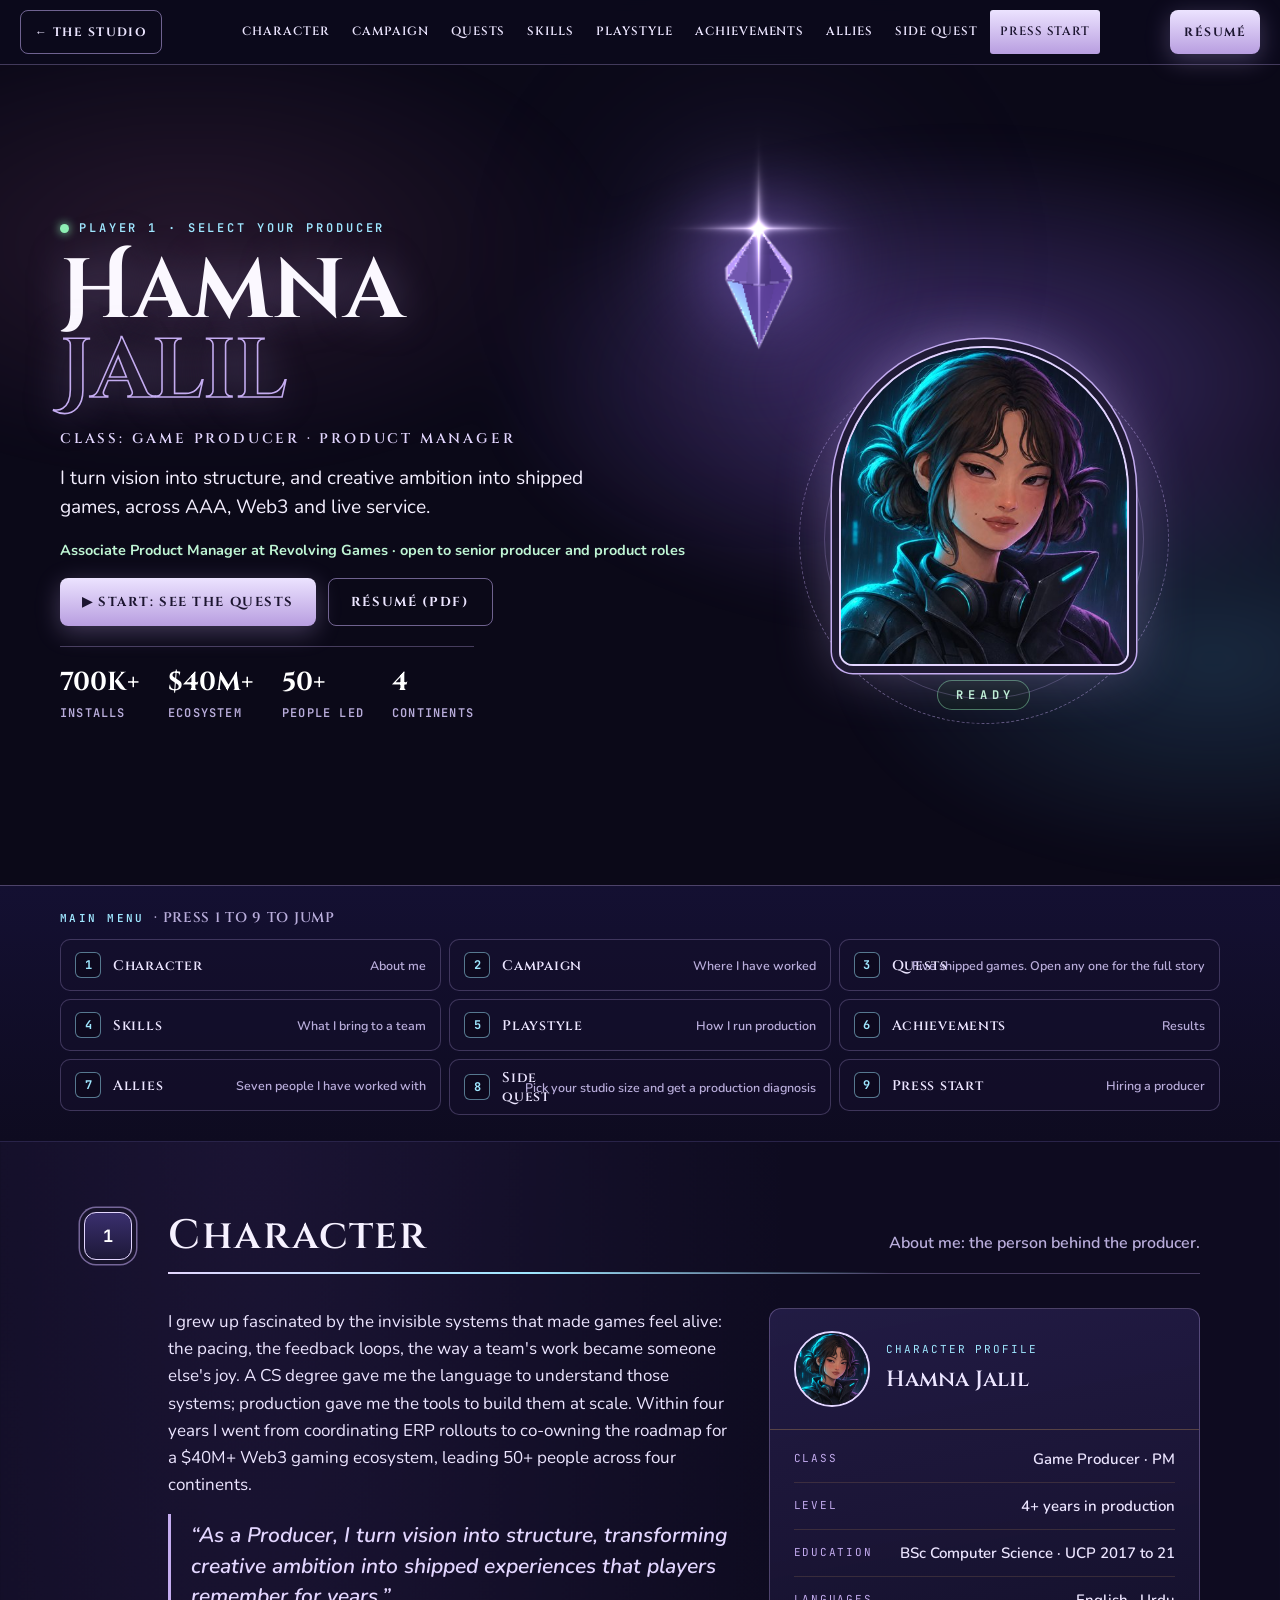
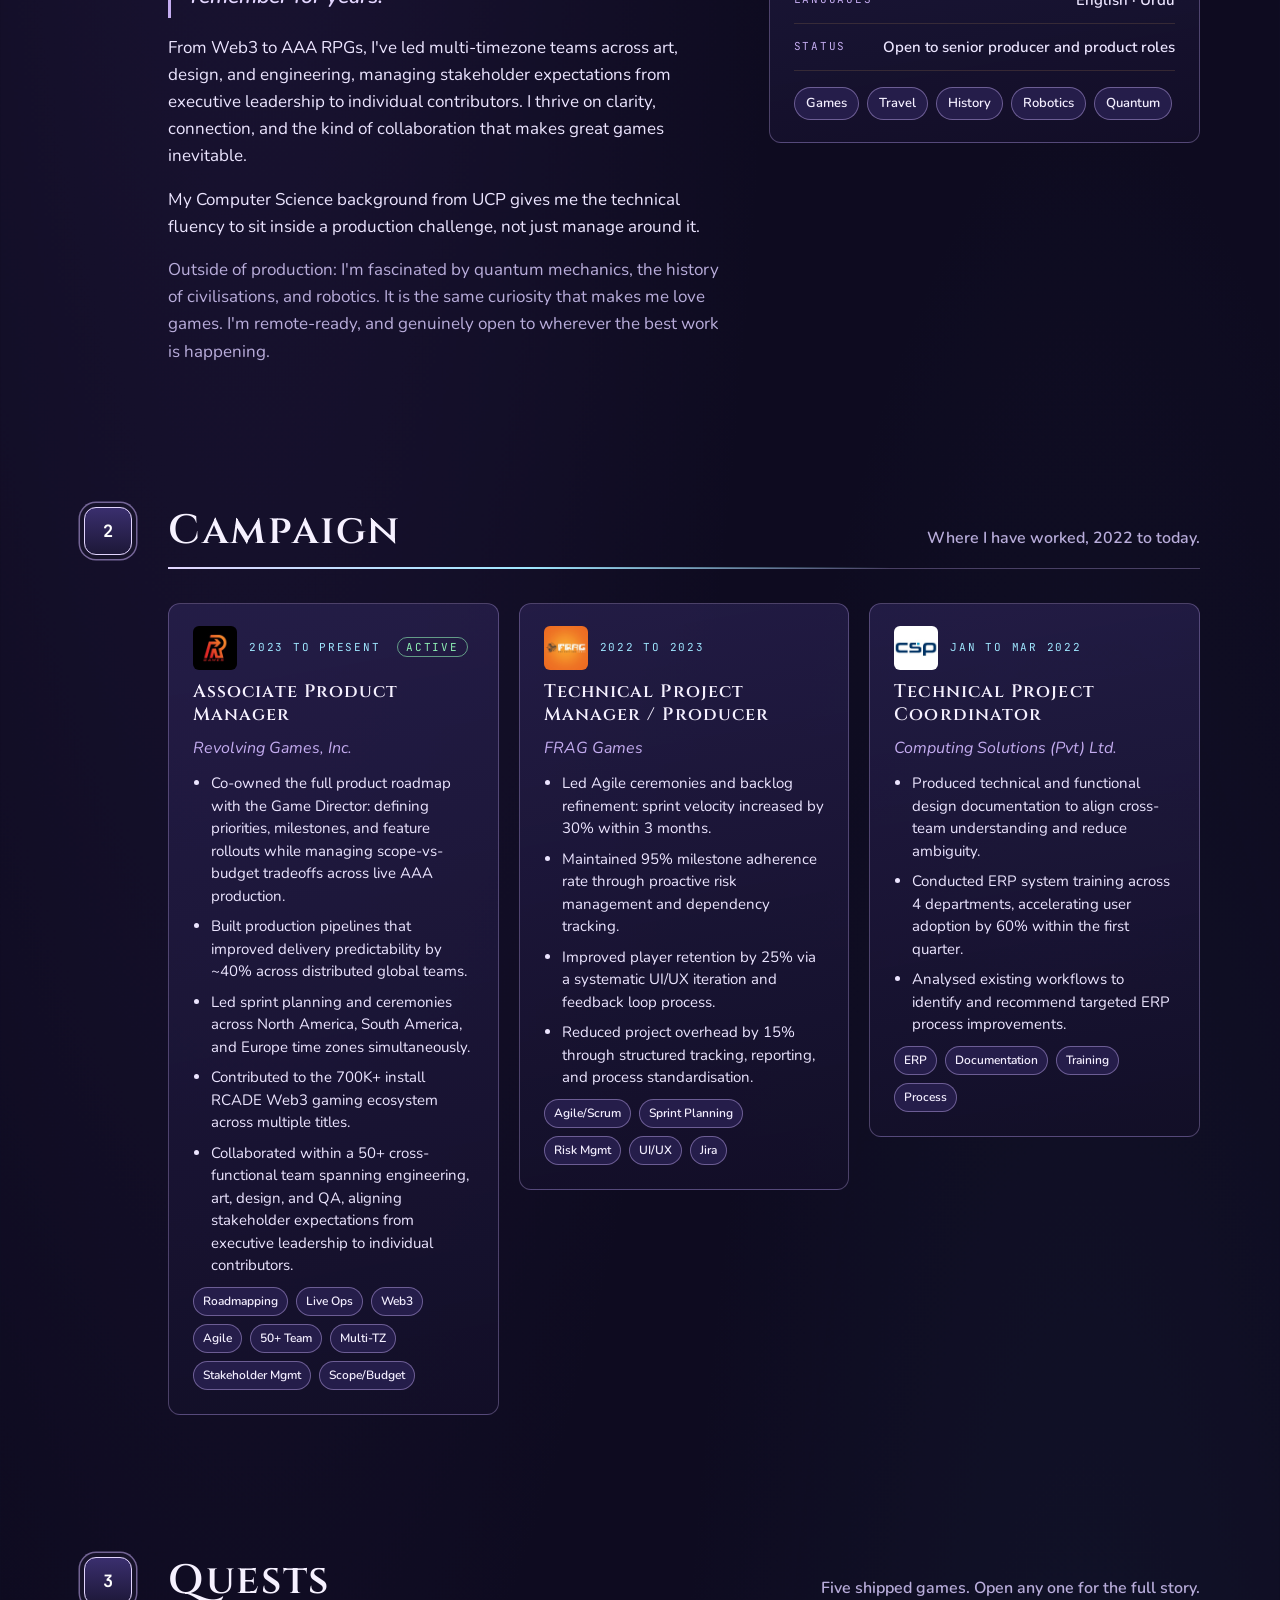
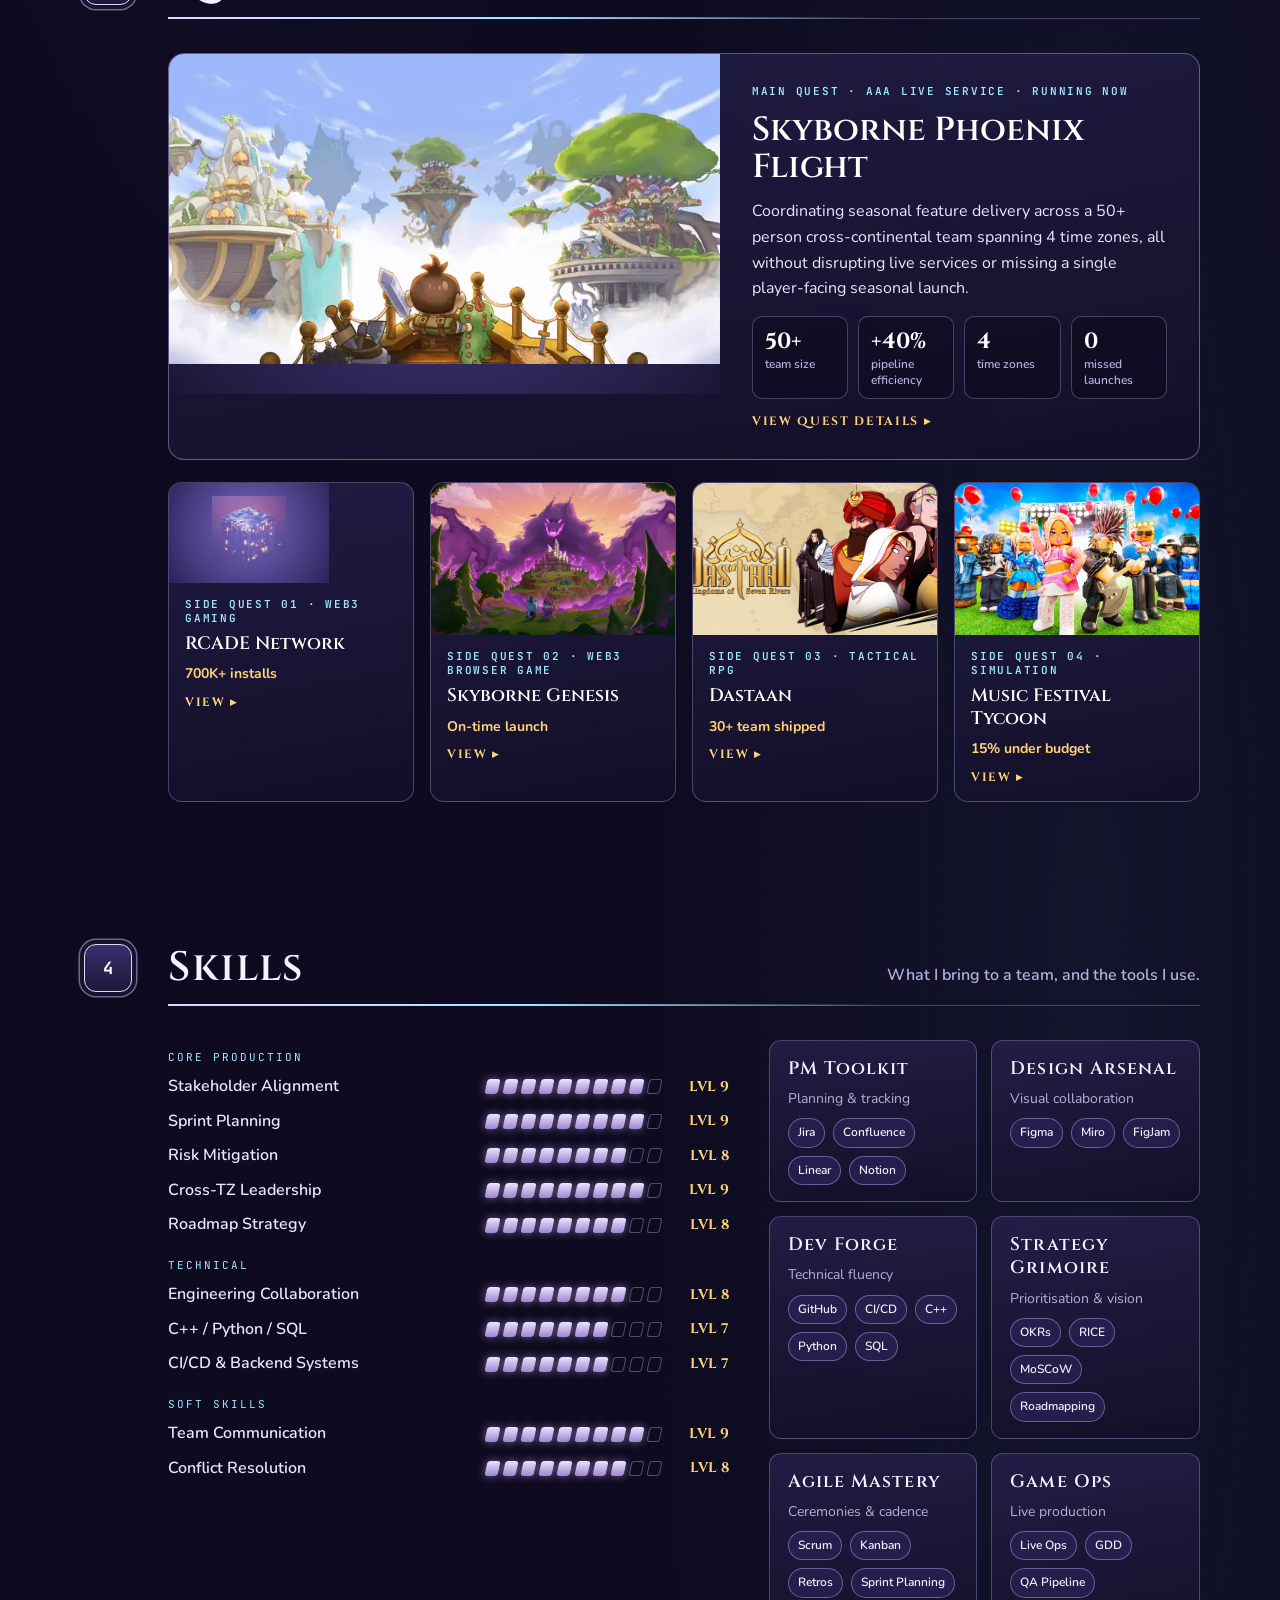
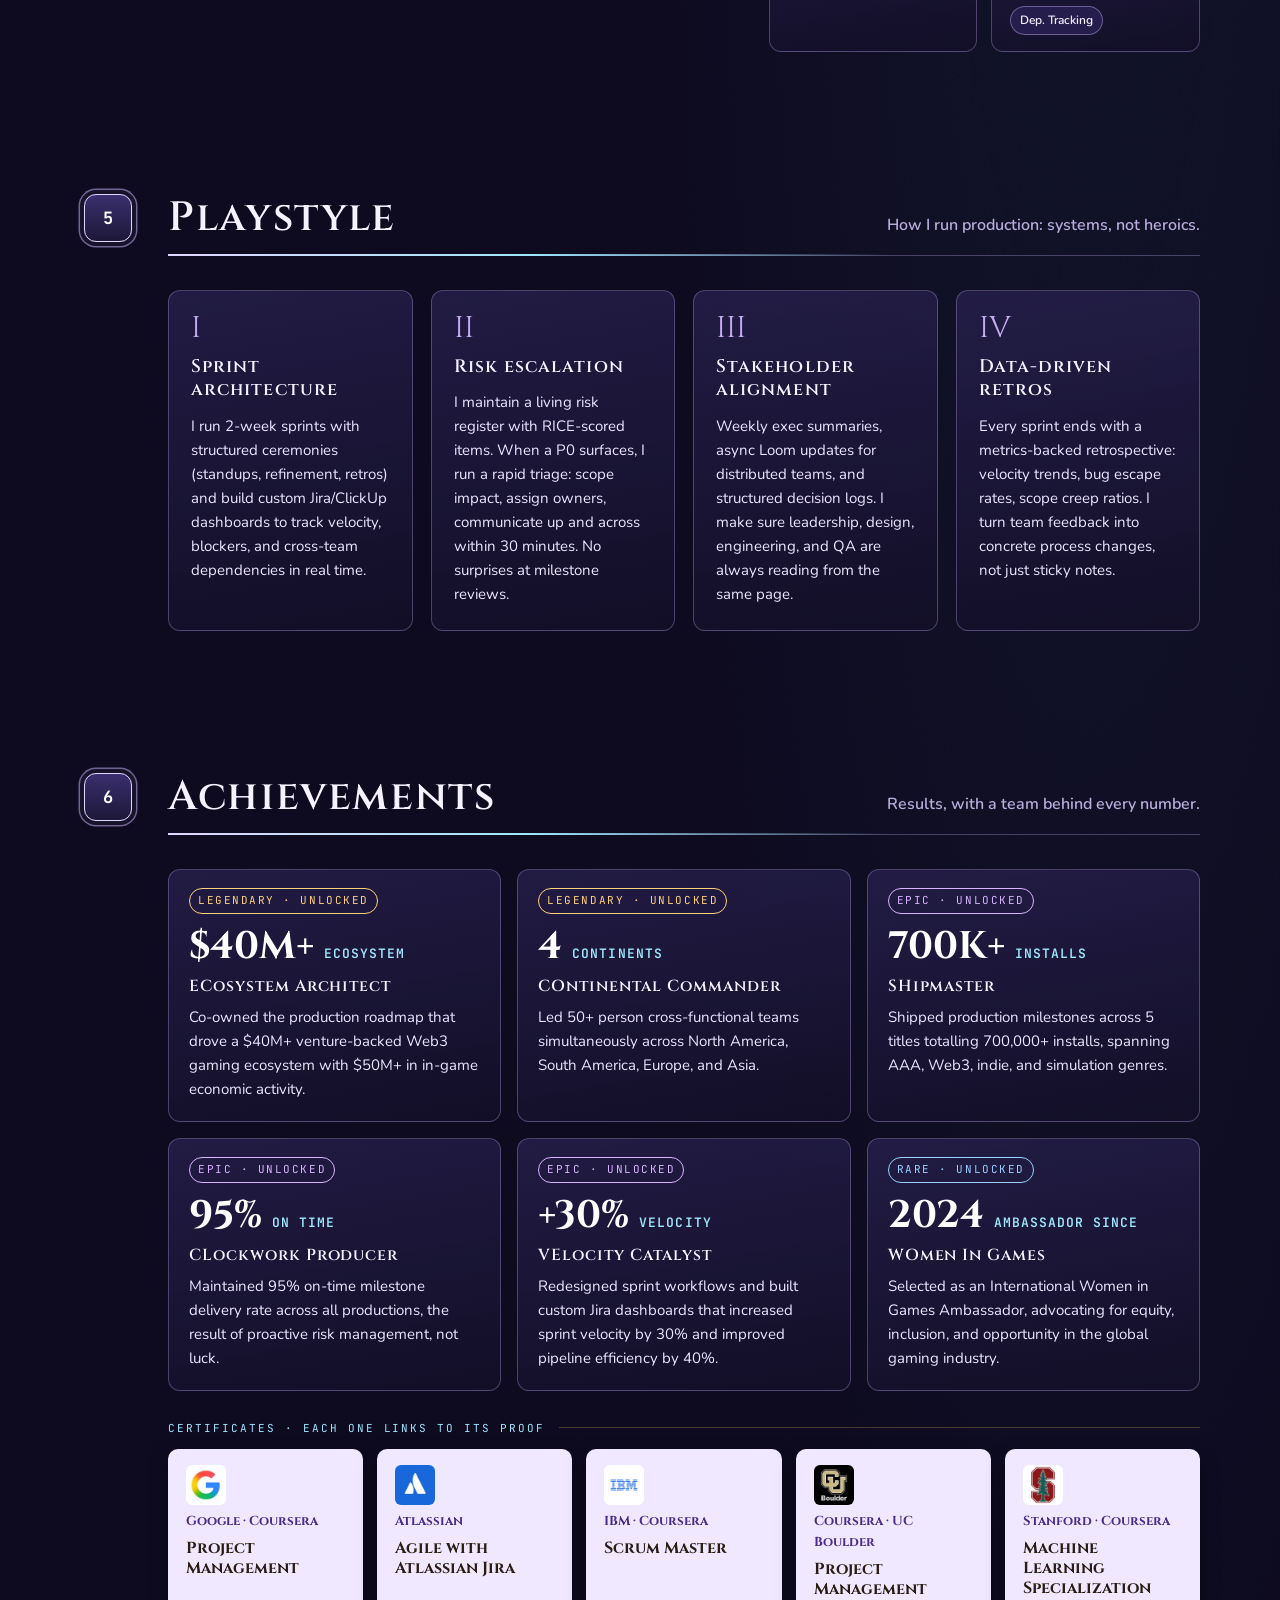
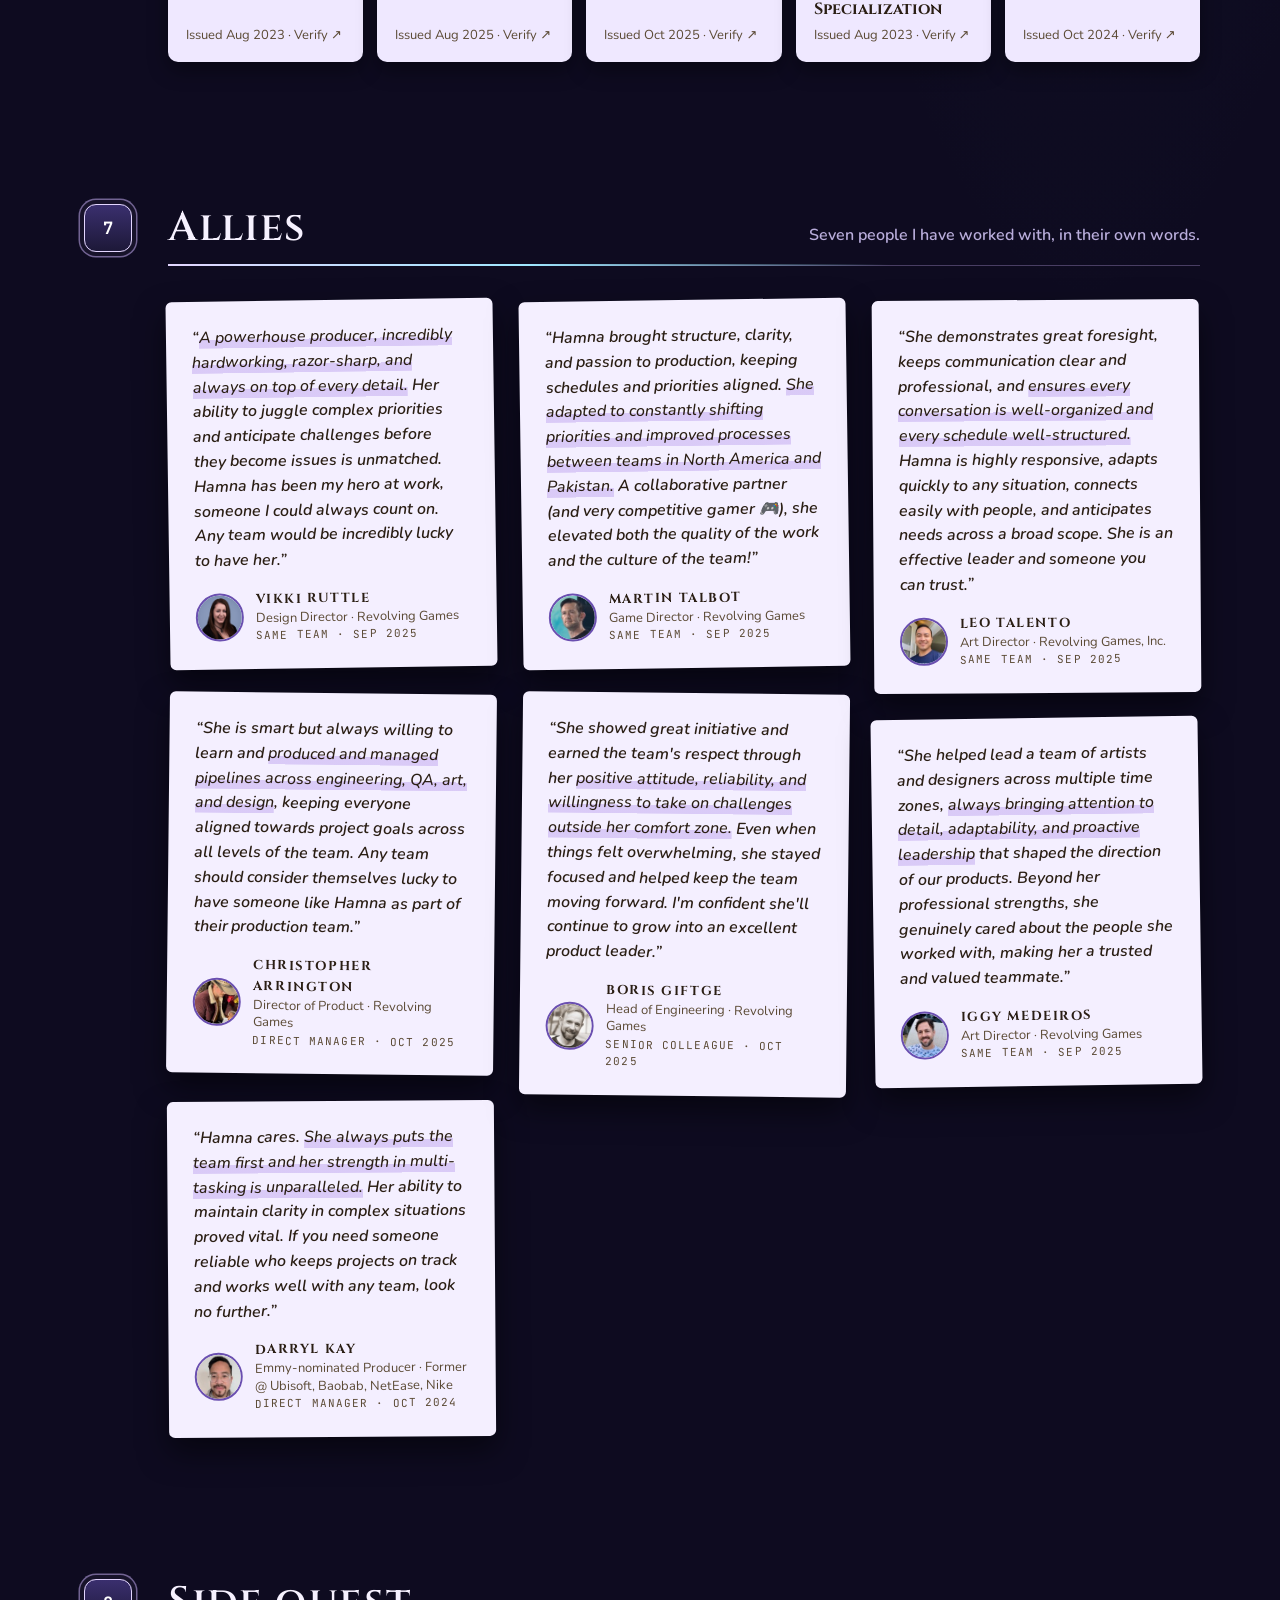
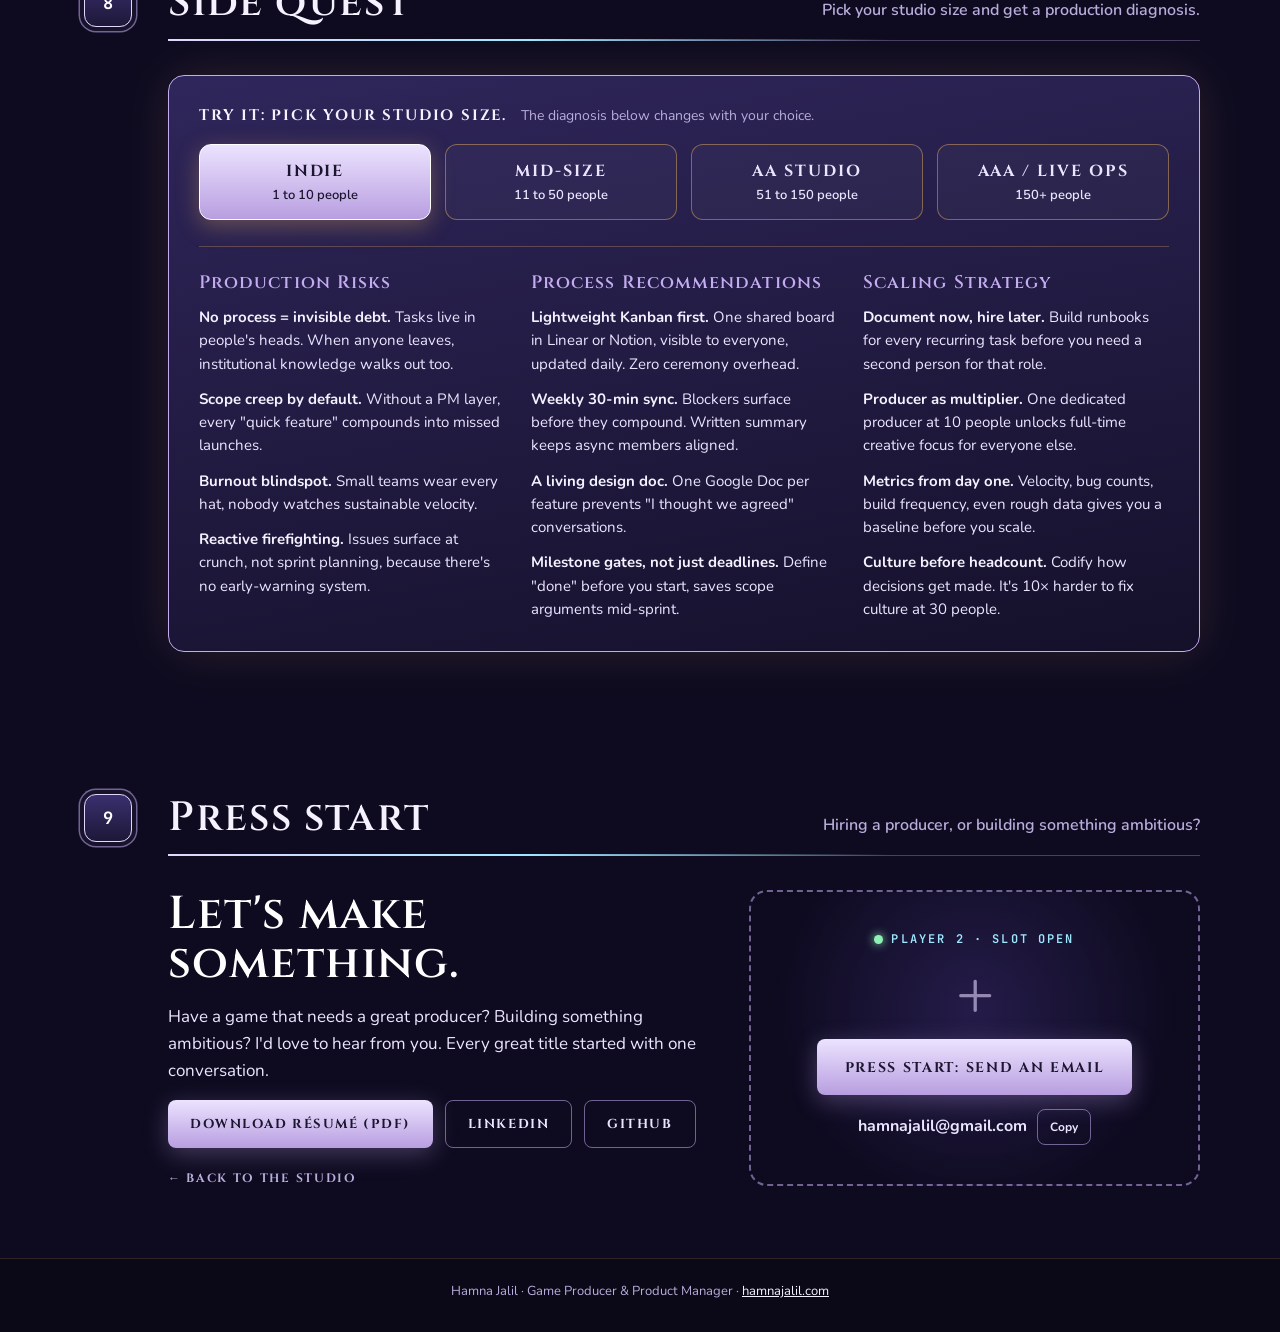
==== commit 0342ece1: "Portfolio: audit fixes and a live crystal One vocabulary (nine game-menu names, no sea leftovers), t" ====
--- a/portfolio/index.html
+++ b/portfolio/index.html
@@ -23,7 +23,7 @@
 <script type="application/ld+json">{"@context":"https://schema.org","@type":"Person","name":"Hamna Jalil","jobTitle":"Game Producer & Product Manager","url":"https://hamnajalil.com/","sameAs":["https://linkedin.com/in/hamnabukhari","https://github.com/hamnajalil"]}</script>
 <link rel="preconnect" href="https://fonts.googleapis.com">
 <link rel="preconnect" href="https://fonts.gstatic.com" crossorigin>
-<link href="https://fonts.googleapis.com/css2?family=Cinzel+Decorative:wght@700&amp;family=Cinzel:wght@500;600;700&amp;family=Space+Grotesk:wght@400;500;600;700&amp;family=Nunito:wght@400;600;700&amp;family=JetBrains+Mono:wght@400;600&amp;family=Lora:ital,wght@0,400;0,500;1,400;1,500&amp;display=swap" rel="stylesheet">
+<link href="https://fonts.googleapis.com/css2?family=Cinzel+Decorative:wght@700&amp;family=Cinzel:wght@500;600;700&amp;family=Nunito:ital,wght@0,400;0,600;0,700;0,800;1,600&amp;family=JetBrains+Mono:wght@500;600;700&amp;display=swap" rel="stylesheet">
 <style>
 :root{--bg:#0f0b1d;--panel:linear-gradient(170deg,rgba(44,30,22,.92),rgba(18,12,22,.92));--brass:#dea85c;--cream:#f4dfb6;--hi:#ffe6b8;--ink:#2a1806;--mute:#cbb89c;--line:rgba(222,168,92,.38);--plum:#4a2a6a;--paper:#efe1c2;--pink:#2a1e14;
 --cz:'Cinzel',Georgia,serif;--czd:'Cinzel Decorative','Cinzel',Georgia,serif;--sg:'Space Grotesk',system-ui,-apple-system,'Segoe UI',sans-serif;--mono:'JetBrains Mono',ui-monospace,Consolas,monospace;--lora:'Lora',Georgia,serif}
@@ -259,97 +259,131 @@
   blockquote{font-size:18px}.prose{font-size:16px}
 }
 
-:root{--bg:#0e0b20;--brass:#c4acf0;--cream:#ece5ff;--hi:#f6f1ff;--ink:#1c1530;--mute:#bfb3dc;--line:rgba(196,172,240,.36);--panel:linear-gradient(170deg,rgba(44,36,84,.78),rgba(20,16,42,.86));--cz:'Cinzel',Georgia,serif;--czd:'Cinzel Decorative','Cinzel',Georgia,serif;--sg:'Nunito',system-ui,-apple-system,'Segoe UI',sans-serif}
-body{background:#0b0918}
-main{background:radial-gradient(60% 40% at 20% 10%,rgba(140,100,230,.12),transparent 70%),radial-gradient(50% 40% at 85% 45%,rgba(80,170,220,.08),transparent 70%),radial-gradient(60% 40% at 30% 85%,rgba(230,120,190,.07),transparent 70%),#0e0b20}
-.top{background:rgba(12,10,28,.9);border-bottom-color:rgba(196,172,240,.35)}
-.top nav a[aria-current="true"],.btn.gold{background:linear-gradient(180deg,#e3d6ff,#b89ee0);color:var(--ink)}
-.btn.gold{box-shadow:0 6px 24px rgba(184,158,224,.35)}.btn.line{border-color:rgba(196,172,240,.6)}.btn.line:hover{background:rgba(196,172,240,.12)}
-/* sections become menu screens */
-.stop{border-top:0;background:transparent!important}
+:root{--bg:#0e0b20;--brass:#c4acf0;--cream:#ece5ff;--hi:#f6f1ff;--ink:#1c1530;--mute:#b9addb;--line:rgba(196,172,240,.32);--panel:linear-gradient(170deg,rgba(42,34,82,.72),rgba(19,15,40,.85));--gold:#ffd27a;--cyan:#9fe7ff;
+--cz:'Cinzel',Georgia,serif;--czd:'Cinzel Decorative','Cinzel',Georgia,serif;--sg:'Nunito',system-ui,-apple-system,'Segoe UI',sans-serif;--lora:'Nunito',system-ui,sans-serif;--mono:'JetBrains Mono',ui-monospace,Consolas,monospace}
+body{background:#0b0918;color:var(--cream)}
+main{background:radial-gradient(60% 40% at 20% 10%,rgba(140,100,230,.10),transparent 70%),radial-gradient(50% 40% at 85% 45%,rgba(80,170,220,.06),transparent 70%),#0e0b20}
+#gem{position:fixed;inset:0;width:100%;height:100%;pointer-events:none;z-index:15}
+.gl .gemfb{display:none}
+.top{background:rgba(12,10,28,.9);border-bottom-color:rgba(196,172,240,.3)}
+.top nav a[aria-current="true"],.btn.gold{background:linear-gradient(180deg,#ece3ff,#b89ee0);color:var(--ink)}
+.btn.gold{box-shadow:0 6px 24px rgba(184,158,224,.32)}.btn.line{border-color:rgba(196,172,240,.55);color:var(--cream)}.btn.line:hover{background:rgba(196,172,240,.12)}
+.btn{border-radius:8px}
+/* one header style: number, title, one plain line */
+.stop{border-top:0;background:transparent!important;padding:72px 0}
 .stop::before{display:none}
-.buoy{border-radius:12px;width:52px;height:52px;left:70px;top:2px;background:linear-gradient(180deg,#3a2f6e,#1d1838);border-color:#e3d6ff;box-shadow:0 0 0 4px rgba(14,11,32,.9),0 0 0 5.5px rgba(196,172,240,.7),0 0 22px rgba(196,172,240,.4);color:#fff;font-size:16px}
-.buoy::after{content:none}
-.stop .wrap{position:relative}
-.stop .wrap>*:not(.buoy){position:relative}
-.stop-head{padding-bottom:16px;border-bottom:1px solid var(--line)}
-.stop-head h2{font-family:var(--czd);font-weight:700;letter-spacing:.01em}
-.stop-sub{color:#c9bde6}
-.eyebrow{color:#9fe7ff}.eyebrow .ico,.ico{stroke:#c4acf0}
-.card{background:var(--panel);border-color:var(--line);border-radius:10px;position:relative}
-.card::before,.card::after{content:"";position:absolute;width:12px;height:12px;border:1.5px solid #c4acf0;opacity:.8;pointer-events:none}.card::before{left:6px;top:6px;border-right:0;border-bottom:0}.card::after{right:6px;bottom:6px;border-left:0;border-top:0}
-.chips li,.chip-one{background:rgba(40,32,80,.85);border-color:rgba(196,172,240,.5);color:#f4efff;border-radius:999px}
-h3{color:#f6f1ff}.lv{color:#ffd27a}
-.row i{border-radius:3px;transform:skewX(-12deg);width:13px}.row i.on{background:linear-gradient(180deg,#e3d6ff,#9d86d0);box-shadow:0 0 8px rgba(196,172,240,.6)}.row i{border-color:rgba(196,172,240,.4)}
-.arch{border-radius:12px;border-color:#e3d6ff;box-shadow:0 0 0 4px rgba(14,11,32,.9),0 0 0 5.5px rgba(196,172,240,.7),0 0 30px rgba(196,172,240,.25)}
-.isle .btn{border-radius:999px}
-.sound{border-color:var(--brass);background:linear-gradient(170deg,rgba(50,40,96,.92),rgba(20,16,42,.95));box-shadow:0 0 50px rgba(184,158,224,.14)}
-.size{border-radius:10px}.size[aria-pressed="true"]{background:linear-gradient(180deg,#e3d6ff,#b89ee0);border-color:#fff;color:var(--ink)}
-.mc{background:repeating-linear-gradient(45deg,#2b2450,#2b2450 6px,#231d44 6px,#231d44 12px);border-color:var(--brass)}.mc.up,.mc.done{background:linear-gradient(180deg,#e3d6ff,#b89ee0)}
-.light{background:radial-gradient(circle at 50% 40%,#3a2f6e,#141030)}
-.note{background:#f4efff}.note .q strong{background:linear-gradient(transparent 60%,rgba(196,172,240,.55) 60%)}.who img{border-color:#6a4fb0}
-.badge .tier{border-radius:999px}
-.scroll{background:#efe8ff}.scroll .by{color:#4a2a8a}
+.buoy{border-radius:12px;width:48px;height:48px;left:84px;top:-2px;background:linear-gradient(180deg,#3a2f6e,#1d1838);border:1.5px solid #e3d6ff;box-shadow:0 0 0 4px rgba(14,11,32,.9),0 0 0 5.5px rgba(196,172,240,.55);color:#fff;font:700 17px var(--mono)}
+.stop-head{position:relative;display:flex;align-items:baseline;gap:18px;flex-wrap:wrap;margin-bottom:34px;padding-bottom:16px;border-bottom:1px solid var(--line)}
+.stop-head h2{font:600 clamp(30px,3.2vw,44px)/1.05 var(--cz);letter-spacing:.04em;margin:0;color:var(--hi)}
+.stop-sub{font:600 16px var(--sg);color:var(--mute);text-align:left;max-width:none}
+.stop-head::after{content:"";position:absolute;left:0;right:0;bottom:-1px;height:2px;background:linear-gradient(90deg,#e3d6ff,var(--cyan) 35%,transparent 70%);transform-origin:0 50%}
+h3{color:var(--hi);font-family:var(--cz)}
+.eyebrow,.group,.rule,.when{color:var(--cyan)}.ico{stroke:var(--brass)}
+.card{background:var(--panel);border-color:var(--line);border-radius:12px}
+.chips li,.chip-one{background:rgba(40,32,80,.85);border-color:rgba(196,172,240,.45);color:#f4efff;border-radius:999px}
+blockquote{font-family:var(--sg);font-style:italic;font-weight:600;color:#e3d6ff;border-left-color:var(--brass)}
+.profile-top img{border-color:#e3d6ff}
+.lv{color:var(--gold)}
+.row i{border-radius:3px;transform:skewX(-12deg);width:13px;border-color:rgba(196,172,240,.4)}.row i.on{background:linear-gradient(180deg,#ece3ff,#9d86d0);box-shadow:0 0 8px rgba(196,172,240,.55)}
+/* quests: one main quest, four side quests, whole card is the button */
+.qmain{margin-bottom:22px;scroll-margin-top:100px}
+.qm{display:grid;grid-template-columns:minmax(0,1.15fr) minmax(0,1fr);width:100%;padding:0;border:1px solid rgba(196,172,240,.45);border-radius:16px;overflow:hidden;background:var(--panel);color:inherit;text-align:left;font:inherit;cursor:pointer;transition:border-color .3s,box-shadow .3s,transform .3s}
+.qm:hover{border-color:#e3d6ff;box-shadow:0 20px 60px rgba(110,80,200,.35);transform:translateY(-3px)}
+.qart{display:block;position:relative;overflow:hidden;background:radial-gradient(circle at 50% 40%,#4a3d86,#1b1636)}
+.qm .qart{min-height:340px}.qart img{width:100%;height:100%;object-fit:cover;transition:transform .8s ease}
+.qm:hover .qart img,.qs:hover .qart img{transform:scale(1.05)}
+.qbody{display:flex;flex-direction:column;gap:14px;padding:30px 32px}
+.qtag{font:600 11px var(--mono);letter-spacing:.16em;text-transform:uppercase;color:var(--cyan)}
+.qm strong{font:600 clamp(26px,2.6vw,36px)/1.1 var(--cz);color:#fff}
+.qline{font-size:16px;line-height:1.6;color:var(--cream)}
+.qstats{display:grid;grid-template-columns:repeat(4,minmax(0,1fr));gap:10px}.qstats span{display:flex;flex-direction:column;padding:10px 12px;border-radius:10px;border:1px solid var(--line);background:rgba(10,8,24,.45)}.qstats b{font:700 22px var(--cz);color:#fff}.qstats i{font:600 12px var(--sg);font-style:normal;color:var(--mute)}
+.qgo{margin-top:auto;font:700 12px var(--cz);letter-spacing:.14em;text-transform:uppercase;color:var(--gold)}
+.qside{display:grid;grid-template-columns:repeat(4,minmax(0,1fr));gap:16px}.qside li{scroll-margin-top:100px}
+.qs{display:flex;flex-direction:column;gap:8px;width:100%;height:100%;padding:0 0 16px;border:1px solid var(--line);border-radius:14px;overflow:hidden;background:var(--panel);color:inherit;text-align:left;font:inherit;cursor:pointer;transition:border-color .3s,box-shadow .3s,transform .3s}
+.qs:hover{border-color:#e3d6ff;box-shadow:0 16px 40px rgba(110,80,200,.3);transform:translateY(-3px)}
+.qs .qart{aspect-ratio:16/10;margin-bottom:6px}.qs .qart.logo{background:radial-gradient(circle at 50% 45%,#7a6ac8,#2a2358)}.qs .qart.logo img{object-fit:contain;padding:8%;filter:brightness(1.9) contrast(1.1) saturate(1.25)}
+.qs .qtag,.qs strong,.qs .qwin,.qs .qgo{margin:0 16px}.qs strong{font:600 18px/1.25 var(--cz);color:#fff}.qs .qwin{font-weight:700;font-size:14px;color:var(--gold)}
+/* achievements: number first */
+.badge{gap:8px}.tier{border-radius:999px}.bignum{display:flex;align-items:baseline;gap:10px;margin:6px 0 2px}.bignum b{font:700 clamp(34px,3vw,46px)/1 var(--cz);color:#fff;font-variant-numeric:tabular-nums}.bignum span{font:600 13px var(--mono);letter-spacing:.08em;text-transform:uppercase;color:var(--cyan)}
+.badge h3{font-size:16px}
+.scroll{background:#efe8ff;border-radius:10px}.scroll .by{color:#4a2a8a}
+/* allies */
+.note{background:#f4efff;border-radius:6px}.q{font-family:var(--sg);font-style:italic;font-weight:600;font-size:16px}.note .q strong{font-style:italic;background:linear-gradient(transparent 60%,rgba(196,172,240,.55) 60%)}.who img{border-color:#6a4fb0}.name{font-family:var(--cz)}
+/* side quest */
+.sound{border-color:var(--brass);background:linear-gradient(170deg,rgba(50,40,96,.92),rgba(20,16,42,.95));border-radius:16px}
+.try strong{font-family:var(--cz)}.size{border-radius:12px}.size[aria-pressed="true"]{background:linear-gradient(180deg,#ece3ff,#b89ee0);border-color:#fff;color:var(--ink)}
+/* press start */
+.coop{display:grid;grid-template-columns:minmax(0,1.2fr) minmax(0,1fr);gap:40px;align-items:stretch}
+.p1c{display:flex;flex-direction:column;align-items:flex-start;gap:16px}
+.big2{font:600 clamp(34px,3.6vw,52px)/1.05 var(--cz);color:#fff;letter-spacing:.02em}
+.coop .lead{font-size:17px;line-height:1.6}
+.tostudio{font:700 12px var(--cz);letter-spacing:.14em;text-transform:uppercase;color:var(--mute);text-decoration:none;margin-top:6px}.tostudio:hover{color:#fff}
+.p2{display:flex;flex-direction:column;align-items:center;justify-content:center;gap:14px;padding:30px;border:2px dashed rgba(196,172,240,.55);border-radius:18px;background:radial-gradient(circle at 50% 40%,rgba(120,90,220,.22),rgba(14,11,32,.6) 70%);text-align:center}
+.p2h{display:flex;align-items:center;gap:8px;font:600 12px var(--mono);letter-spacing:.18em;text-transform:uppercase;color:var(--cyan)}
+.p2plus{font:300 64px/1 var(--sg);color:rgba(227,214,255,.6)}
+.p2 .start{min-height:56px;padding:0 28px;font-size:14px}
+.anim .p2 .start{animation:pulse 2.4s ease-in-out infinite}@keyframes pulse{50%{box-shadow:0 0 0 8px rgba(196,172,240,.12),0 6px 30px rgba(184,158,224,.5)}}
+.p2mail{display:flex;align-items:center;gap:10px;font-weight:700;color:var(--cream)}.copy{min-height:36px;padding:0 12px;border-radius:8px;border:1px solid rgba(196,172,240,.55);background:transparent;color:var(--cream);font:700 12px var(--sg);cursor:pointer}.copy:hover{background:rgba(196,172,240,.14)}
+.blip{width:9px;height:9px;border-radius:50%;background:#8ef0b4;box-shadow:0 0 10px #8ef0b4;flex-shrink:0}
 footer{background:#0b0918}
-.rise{opacity:0;transform:translateY(14px);animation:srise .9s cubic-bezier(.2,.7,.2,1) forwards}@keyframes srise{to{opacity:1;transform:none}}
-@media (prefers-reduced-motion:reduce){.rise,.ql li{opacity:1!important;transform:none!important}}
-/* scroll animations: only when motion is allowed; without script everything simply shows */
+/* quest details: same world as the page */
+dialog{background:#15112e;color:var(--cream);box-shadow:0 40px 100px rgba(0,0,0,.7),0 0 0 1px rgba(196,172,240,.5),0 0 0 6px rgba(14,11,32,.9),0 0 0 7px rgba(196,172,240,.35);border-radius:18px}
+dialog::backdrop{background:rgba(6,4,16,.8);backdrop-filter:blur(3px)}
+.book::before{display:none}.pg.l,.pg.r{background:transparent}.pg.l{border-right:1px solid var(--line)}
+.book .eyebrow{color:var(--cyan)}.book h2{font:600 clamp(26px,2.8vw,36px)/1.1 var(--cz);color:#fff}.book .sub{font-family:var(--sg);font-style:normal;font-weight:600;color:var(--mute)}
+.photo{transform:none;background:transparent;padding:0;box-shadow:none;border-radius:12px;overflow:hidden;border:1px solid var(--line)}
+.stamps{display:grid;grid-template-columns:repeat(4,minmax(0,1fr));gap:10px}.stamp,.stamp:nth-child(odd),.stamp:nth-child(even){width:auto;height:auto;padding:12px 8px;border-radius:12px;transform:none;border:1px solid var(--line);box-shadow:none;background:rgba(10,8,24,.5);color:#fff}.stamp b{font:700 22px var(--cz)}.stamp span{font:600 11px var(--mono);color:var(--cyan);max-width:none}
+.book h3{color:var(--cyan);font-family:var(--mono);font-size:12px;letter-spacing:.16em}.book .pg p.t{font-family:var(--sg);color:var(--cream)}
+.wins li::before{color:var(--gold)}.wins{color:#fff}
+.book-nav{background:rgba(10,8,24,.6);border-top:1px solid var(--line)}.book-nav .btn.line{color:var(--cream);border-color:rgba(196,172,240,.55)}.book-nav .btn.gold{background:linear-gradient(180deg,#ece3ff,#b89ee0);color:var(--ink)}
+.x{background:#241d4a;color:#fff;border-color:rgba(196,172,240,.6)}
+/* scroll reveals */
 .anim .rv{opacity:0;translate:0 26px;transition:opacity .75s ease var(--d,0ms),translate .85s cubic-bezier(.2,.7,.2,1) var(--d,0ms)}
 .anim .rv.in{opacity:1;translate:0 0}
-.anim .buoy.rv{translate:0 0;scale:.3;transition:opacity .5s ease,scale .7s cubic-bezier(.3,1.6,.5,1)}.anim .buoy.rv.in{scale:1}
-.stop-head{position:relative}.stop-head::after{content:"";position:absolute;left:0;right:0;bottom:-1px;height:2px;background:linear-gradient(90deg,#e3d6ff,#9fe7ff 40%,transparent);transform-origin:0 50%}
+.anim .buoy.rv{translate:0 0;scale:.4;transition:opacity .5s ease,scale .7s cubic-bezier(.3,1.6,.5,1)}.anim .buoy.rv.in{scale:1}
 .anim .stop-head.rv::after{transform:scaleX(0);transition:transform 1.2s cubic-bezier(.2,.7,.2,1) .25s}.anim .stop-head.rv.in::after{transform:scaleX(1)}
 .anim .row.rv{opacity:1;translate:0 0}.anim .row.rv:not(.in) i.on{background:none;box-shadow:none;border:1px solid rgba(196,172,240,.4)}
 .row i{transition:background .35s ease,box-shadow .35s ease}.row i:nth-child(1){transition-delay:150ms}.row i:nth-child(2){transition-delay:220ms}.row i:nth-child(3){transition-delay:290ms}.row i:nth-child(4){transition-delay:360ms}.row i:nth-child(5){transition-delay:430ms}.row i:nth-child(6){transition-delay:500ms}.row i:nth-child(7){transition-delay:570ms}.row i:nth-child(8){transition-delay:640ms}.row i:nth-child(9){transition-delay:710ms}.row i:nth-child(10){transition-delay:780ms}
-.card,.note,.scroll,.isle .arch,.load>li,.badges>li{transition:transform .3s ease,box-shadow .3s ease,border-color .3s ease}
-.card:hover,.load>li:hover,.badges>li:hover{transform:translateY(-4px);border-color:#c4acf0;box-shadow:0 16px 40px rgba(110,80,200,.32)}
-.note:hover{transform:translateY(-4px) rotate(0deg)!important;box-shadow:0 20px 40px rgba(0,0,0,.6)}
-.arch img{transition:transform .6s ease}.isle:hover .arch img{transform:scale(1.06)}
-.light svg path:nth-of-type(1),.light svg path:nth-of-type(2){transform-box:view-box;transform-origin:300px 96px;animation:sbeam 5s ease-in-out infinite alternate}
-@keyframes sbeam{from{transform:rotate(-6deg)}to{transform:rotate(6deg)}}
-.light svg circle{animation:slamp 3s ease-in-out infinite alternate}@keyframes slamp{from{opacity:.5}to{opacity:1}}
-.buoy{animation:bglow 3.5s ease-in-out infinite alternate}@keyframes bglow{from{box-shadow:0 0 0 4px rgba(14,11,32,.9),0 0 0 5.5px rgba(196,172,240,.6),0 0 14px rgba(196,172,240,.25)}to{box-shadow:0 0 0 4px rgba(14,11,32,.9),0 0 0 5.5px #e3d6ff,0 0 32px rgba(196,172,240,.6)}}
-@media (prefers-reduced-motion:reduce){.light svg path,.light svg circle,.buoy{animation:none}}
-/* hero */
-.sel{position:relative;overflow:hidden;min-height:min(calc(100vh - 65px),900px);display:flex;align-items:center;background:#0b0918}
-.aur{position:absolute;inset:-20%;background:radial-gradient(40% 30% at 30% 40%,rgba(140,100,230,.35),transparent 70%),radial-gradient(35% 28% at 70% 60%,rgba(80,170,220,.22),transparent 70%),radial-gradient(30% 25% at 55% 25%,rgba(230,120,190,.18),transparent 70%);animation:aur 26s ease-in-out infinite alternate;filter:blur(20px)}
-@keyframes aur{from{transform:translate(-3%,-2%) rotate(0)}to{transform:translate(3%,2%) rotate(8deg)}}
-#fx{position:absolute;inset:0;width:100%;height:100%}
-.swrap{position:relative;z-index:2;width:100%;max-width:1320px;margin:0 auto;padding:34px 28px 40px;display:grid;grid-template-columns:minmax(0,1fr) 380px minmax(0,1fr);gap:26px;align-items:center}
-.stitle{grid-column:1/-1;text-align:center;font-family:var(--mono);font-weight:600;font-size:14px;letter-spacing:.5em;color:#c4acf0;text-transform:uppercase}
-.stitle b{animation:blink 1.4s steps(2) infinite}@keyframes blink{50%{opacity:0}}
-.scard{position:relative;display:flex;flex-direction:column;align-items:center;gap:12px;text-align:center}
-.ring{position:absolute;top:-30px;left:50%;margin-left:-180px;width:360px;height:360px;border-radius:50%;border:1px dashed rgba(196,172,240,.5);animation:spin 60s linear infinite}
-.ring::before{content:"";position:absolute;inset:22px;border-radius:50%;border:1px solid rgba(196,172,240,.3)}
-.ring i{position:absolute;left:50%;top:-6px;width:12px;height:12px;margin-left:-6px;transform:rotate(45deg);background:#e3d6ff;box-shadow:0 0 12px #c4acf0}
+.card,.note,.scroll,.load>li,.badges>li{transition:transform .3s ease,box-shadow .3s ease,border-color .3s ease}
+.card:hover,.load>li:hover,.badges>li:hover{transform:translateY(-4px);border-color:#c4acf0;box-shadow:0 16px 40px rgba(110,80,200,.3)}
+.note:hover{transform:translateY(-4px) rotate(0deg)!important}
+.rise{opacity:0;transform:translateY(14px);animation:srise .9s cubic-bezier(.2,.7,.2,1) forwards}@keyframes srise{to{opacity:1;transform:none}}
+@media (prefers-reduced-motion:reduce){.rise{opacity:1!important;transform:none!important}}
+/* opening */
+.sel{position:relative;overflow:hidden;min-height:min(calc(100vh - 65px),820px);display:flex;align-items:center;background:#0b0918}
+.aur{position:absolute;inset:-20%;background:radial-gradient(38% 30% at 68% 42%,rgba(140,100,230,.40),transparent 70%),radial-gradient(30% 26% at 82% 66%,rgba(80,170,220,.20),transparent 70%),radial-gradient(34% 28% at 25% 30%,rgba(230,120,190,.12),transparent 70%);animation:aur 26s ease-in-out infinite alternate;filter:blur(18px)}
+@keyframes aur{from{transform:translate(-2%,-1%) rotate(0)}to{transform:translate(2%,1%) rotate(6deg)}}
+.swrap{position:relative;z-index:2;width:100%;max-width:1240px;margin:0 auto;padding:48px 40px 52px;display:grid;grid-template-columns:minmax(0,1.15fr) minmax(0,.85fr);gap:48px;align-items:center}
+.stx{display:flex;flex-direction:column;align-items:flex-start;gap:16px}
+.p1{display:flex;align-items:center;gap:10px;font:600 12px var(--mono);letter-spacing:.24em;text-transform:uppercase;color:var(--cyan)}
+.snm{font:700 clamp(54px,6.6vw,96px)/.95 var(--czd);color:#fbf8ff;text-shadow:0 0 40px rgba(196,172,240,.35);font-feature-settings:'liga' 0,'dlig' 0,'clig' 0,'calt' 0}.snm span{display:block;color:transparent;-webkit-text-stroke:1.6px #c4acf0}
+.scls{font:600 14px var(--cz);letter-spacing:.2em;text-transform:uppercase;color:#e3d6ff}
+.spitch{font-size:clamp(18px,1.5vw,21px);line-height:1.55;max-width:560px;color:#f4efff}
+.snow{font-size:14.5px;font-weight:700;color:#bff5d4}
+.ch{display:flex;gap:12px;flex-wrap:wrap}
+.sstats{display:grid;grid-template-columns:repeat(4,minmax(0,auto));gap:28px;padding-top:18px;margin-top:4px;border-top:1px solid var(--line)}.sstats b{display:block;font:700 26px var(--cz);color:#fff;font-variant-numeric:tabular-nums}.sstats span{font:600 12px var(--mono);letter-spacing:.1em;text-transform:uppercase;color:var(--mute)}
+.scard{position:relative;display:flex;flex-direction:column;align-items:center;gap:14px;padding-top:110px}
+.ring{position:absolute;top:118px;left:50%;margin-left:-185px;width:370px;height:370px;border-radius:50%;border:1px dashed rgba(196,172,240,.45);animation:spin 70s linear infinite}
+.ring::before{content:"";position:absolute;inset:24px;border-radius:50%;border:1px solid rgba(196,172,240,.25)}
+.ring i{position:absolute;left:50%;top:-5px;width:10px;height:10px;margin-left:-5px;transform:rotate(45deg);background:#e3d6ff;box-shadow:0 0 12px #c4acf0}
 @keyframes spin{to{transform:rotate(360deg)}}
-.port{position:relative;width:280px;height:300px;border-radius:140px 140px 12px 12px;overflow:hidden;border:2px solid #e3d6ff;animation:glow 3.5s ease-in-out infinite alternate}
-@keyframes glow{from{box-shadow:0 0 0 7px rgba(14,10,32,.9),0 0 0 8.5px #c4acf0,0 0 30px rgba(196,172,240,.3)}to{box-shadow:0 0 0 7px rgba(14,10,32,.9),0 0 0 8.5px #e3d6ff,0 0 70px rgba(196,172,240,.65)}}
+.gemslot{position:absolute;top:-34px;left:50%;width:140px;height:140px;margin-left:-70px;display:flex;align-items:center;justify-content:center}
+.gemfb{width:44px;height:44px;transform:rotate(45deg);background:linear-gradient(135deg,#f4efff,#9d86d0);box-shadow:0 0 30px #c4acf0}
+.port{position:relative;width:290px;height:320px;border-radius:145px 145px 14px 14px;overflow:hidden;border:2px solid #e3d6ff;box-shadow:0 0 0 7px rgba(14,10,32,.9),0 0 0 8.5px #c4acf0,0 0 60px rgba(196,172,240,.45)}
 .port img{width:100%;height:100%;object-fit:cover;object-position:50% 20%}
-.snm{font-family:var(--czd);font-weight:700;font-size:42px;line-height:1;margin-top:10px;color:#fbf8ff}.snm span{color:transparent;-webkit-text-stroke:1.5px #c4acf0}
-.scls{font-family:var(--cz);font-weight:600;font-size:13px;letter-spacing:.18em;color:#d8c8ff;text-transform:uppercase}
-.slv{font-family:var(--mono);font-size:12px;letter-spacing:.12em;color:#9fe7ff}
-.spanel{position:relative;border:1px solid rgba(196,172,240,.4);border-radius:10px;background:rgba(20,16,44,.72);backdrop-filter:blur(6px);padding:18px 20px}
-.spanel::before,.spanel::after,.dlg::before{content:"";position:absolute;width:12px;height:12px;border:1.5px solid #c4acf0}.spanel::before{left:6px;top:6px;border-right:0;border-bottom:0}.spanel::after{right:6px;bottom:6px;border-left:0;border-top:0}
-.sph{font-family:var(--mono);font-weight:600;font-size:11px;letter-spacing:.22em;color:#c4acf0;text-transform:uppercase;margin-bottom:12px}
-.sstats{display:grid;grid-template-columns:1fr 1fr;gap:10px}.sstats li{padding:12px 14px;border:1px solid rgba(196,172,240,.3);border-radius:8px;background:rgba(10,8,24,.5)}.sstats b{display:block;font-family:var(--cz);font-weight:700;font-size:28px;color:#fff;font-variant-numeric:tabular-nums}.sstats span{font-size:13.5px;font-weight:700;color:#cbbfee}
-.traits{display:flex;flex-wrap:wrap;gap:6px}.traits li{font-size:12.5px;font-weight:700;color:#ece5ff;padding:4px 10px;border-radius:999px;border:1px solid rgba(196,172,240,.45);background:rgba(40,32,80,.7)}
-.ql li{opacity:0;transform:translateX(18px);animation:slide .7s cubic-bezier(.2,.7,.2,1) forwards;margin-bottom:8px}@keyframes slide{to{opacity:1;transform:none}}
-.ql button{width:100%;display:grid;grid-template-columns:56px minmax(0,1fr) auto;gap:12px;align-items:center;padding:8px;border:1px solid rgba(196,172,240,.25);border-radius:8px;background:rgba(10,8,24,.5);color:inherit;text-align:left;cursor:pointer;font:inherit;transition:border-color .2s,background .2s}
-.ql button:hover{border-color:#e3d6ff;background:rgba(60,48,110,.6)}.ql img{width:56px;height:42px;border-radius:5px;object-fit:cover;background:#1d1838}.ql b{display:block;font-family:var(--cz);font-size:14px;color:#fff}.ql small{font-size:12.5px;font-weight:700;color:#ffd27a}.ql i{font-style:normal;color:#c4acf0}
-.dlg{grid-column:1/-1;position:relative;border:2px solid #e3d6ff;border-radius:12px;background:rgba(14,10,32,.92);padding:22px 26px;box-shadow:0 0 0 5px rgba(14,10,32,.9),0 0 0 6px #c4acf0}.dlg::before{display:none}
-.dlgwho{position:absolute;top:-16px;left:22px;font-family:var(--cz);font-weight:700;font-size:13px;letter-spacing:.14em;padding:4px 12px;background:#2a2350;border:1px solid #c4acf0;border-radius:4px}
-#say{font-size:19px;line-height:1.6;min-height:62px}#say::after{content:"▌";animation:blink 1s steps(2) infinite;color:#c4acf0}
-.snow{font-weight:700;color:#bff5d4;font-size:14.5px;margin-top:4px}
-.ch{display:flex;gap:12px;flex-wrap:wrap;margin-top:14px}
-.menu{position:relative;z-index:3;background:linear-gradient(180deg,#141032,#0e0b20);border-top:1px solid rgba(196,172,240,.4);border-bottom:1px solid rgba(196,172,240,.15)}
-.min{max-width:1320px;margin:0 auto;padding:22px 28px 26px}
+.ready{font:700 12px var(--mono);letter-spacing:.4em;text-transform:uppercase;color:#bff5d4;padding:6px 14px 6px 18px;border:1px solid rgba(142,240,180,.45);border-radius:999px;background:rgba(14,30,24,.5)}
+.anim .ready{animation:blink 2.4s ease-in-out infinite}@keyframes blink{50%{opacity:.45}}
+.menu{position:relative;z-index:3;background:linear-gradient(180deg,#141032,#0e0b20);border-top:1px solid rgba(196,172,240,.35);border-bottom:1px solid rgba(196,172,240,.12)}
+.min{max-width:1240px;margin:0 auto;padding:22px 40px 26px}
+.sph{font:600 11px var(--mono);letter-spacing:.22em;text-transform:uppercase;color:var(--cyan);margin-bottom:12px}.sph span{color:var(--mute)}
 .menu ol{display:grid;grid-template-columns:repeat(3,minmax(0,1fr));gap:8px}
-.menu a{display:grid;grid-template-columns:auto minmax(0,1fr) auto;align-items:center;gap:10px;min-height:52px;padding:8px 12px;text-decoration:none;border:1px solid rgba(196,172,240,.3);border-radius:8px;background:rgba(20,16,44,.6);color:#ece5ff;font-family:var(--cz);font-weight:600;font-size:13px;letter-spacing:.05em;transition:background .2s,border-color .2s,transform .2s}
-.menu a:hover{background:rgba(70,56,130,.7);border-color:#e3d6ff;transform:translateX(3px)}.menu .mn{font-family:var(--mono);font-size:11px;color:#9fe7ff}.menu i{font-style:normal;color:#c4acf0;opacity:0;transition:opacity .2s}.menu a:hover i{opacity:1}
-@media (max-width:1100px){.menu ol{grid-template-columns:repeat(2,minmax(0,1fr))}.buoy{left:30px}}
-@media (max-width:1000px){.sel{display:block}.swrap{grid-template-columns:1fr;padding:30px 16px 34px}.scard{order:-1;margin-top:24px}.spanel{order:1}.stitle{order:-2}.ring{width:300px;height:300px;top:-20px;margin-left:-150px}.port{width:230px;height:250px}.sstats b{font-size:24px}.ch .btn{flex:1 1 100%}}
-@media (max-width:820px){.min{padding:20px 16px 24px}.buoy{margin:4px 0 16px 0}}
+.menu a{display:grid;grid-template-columns:auto minmax(0,1fr) auto;align-items:center;gap:12px;min-height:52px;padding:8px 14px;text-decoration:none;border:1px solid rgba(196,172,240,.25);border-radius:10px;background:rgba(20,16,44,.6);color:#ece5ff;transition:background .2s,border-color .2s,transform .2s}
+.menu a:hover{background:rgba(70,56,130,.6);border-color:#e3d6ff;transform:translateX(3px)}
+.menu kbd{display:inline-flex;align-items:center;justify-content:center;width:26px;height:26px;border-radius:6px;border:1px solid rgba(159,231,255,.5);font:700 12px var(--mono);color:var(--cyan);background:rgba(10,8,24,.6)}
+.menu span{font:600 14px var(--cz);letter-spacing:.05em}.menu small{font:600 12.5px var(--sg);color:var(--mute);text-align:right}
+@media (max-width:1100px){.buoy{left:36px}.qside{grid-template-columns:repeat(2,minmax(0,1fr))}.qm{grid-template-columns:1fr}.qm .qart{min-height:0;aspect-ratio:16/9}.menu ol{grid-template-columns:repeat(2,minmax(0,1fr))}.coop{grid-template-columns:1fr}}
+@media (max-width:900px){.swrap{grid-template-columns:1fr;padding:30px 18px 40px;gap:24px}.scard{order:-1;padding-top:84px}.gemslot{width:90px;height:90px;margin-left:-45px}.ring{top:84px;width:290px;height:290px;margin-left:-145px}.port{width:220px;height:244px}.sstats{grid-template-columns:repeat(2,minmax(0,1fr));gap:14px;width:100%}.ch .btn{flex:1 1 100%}.snm{font-size:56px}}
+@media (max-width:820px){.min{padding:18px 16px 22px}.menu ol{grid-template-columns:1fr}.menu small{display:none}.stop{padding:48px 0}.buoy{position:static;margin:0 0 12px}.stop-head{gap:6px 14px}.qstats{grid-template-columns:repeat(2,minmax(0,1fr))}.qbody{padding:20px}.qside{grid-template-columns:1fr 1fr;gap:10px}.qs strong{font-size:15px}}
 </style>
 </head>
 <body>
@@ -357,47 +391,48 @@
 <header class="top">
   <a class="btn line back" href="https://hamnajalil.com/" aria-label="Back to the studio">←<span>&nbsp;The studio</span></a>
   <nav aria-label="Sections of this page"><ul>
-    <li><a href="#about">About</a></li>
-    <li><a href="#experience">Career</a></li>
-    <li><a href="#quests">Projects</a></li>
+    <li><a href="#about">Character</a></li>
+    <li><a href="#experience">Campaign</a></li>
+    <li><a href="#quests">Quests</a></li>
     <li><a href="#skills">Skills</a></li>
-    <li><a href="#methodology">How I work</a></li>
-    <li><a href="#achievements">Results</a></li>
-    <li><a href="#recommendations">Praise</a></li>
-    <li><a href="#studio">Your studio</a></li>
-    <li><a href="#contact">Contact</a></li>
+    <li><a href="#methodology">Playstyle</a></li>
+    <li><a href="#achievements">Achievements</a></li>
+    <li><a href="#recommendations">Allies</a></li>
+    <li><a href="#studio">Side quest</a></li>
+    <li><a href="#contact">Press start</a></li>
   </ul></nav>
   <a class="btn gold" href="../HAMNA_JALIL.pdf" target="_blank" rel="noopener">Résumé</a>
 </header>
 <main id="main">
 <section class="sel" id="map" aria-label="Introduction">
-  <div class="aur" aria-hidden="true"></div><canvas id="fx" aria-hidden="true"></canvas>
+  <div class="aur" aria-hidden="true"></div>
   <div class="swrap">
-    <p class="stitle rise" style="animation-delay:.1s">Select your producer <b>▸</b></p>
-    <section class="spanel stats rise" style="animation-delay:.5s" aria-label="Stats"><p class="sph">Stats · earned, not assigned</p><ul class="sstats"><li><b data-to="700" data-pre="" data-suf="K+">700K+</b><span>installs</span></li><li><b data-to="40" data-pre="$" data-suf="M+">$40M+</b><span>ecosystem</span></li><li><b data-to="50" data-pre="" data-suf="+">50+</b><span>people led</span></li><li><b data-to="4" data-pre="" data-suf="">4</b><span>continents</span></li></ul>
-      <p class="sph" style="margin-top:16px">Class traits</p><ul class="traits"><li>Live ops</li><li>Multi-timezone</li><li>Roadmaps</li><li>Risk registers</li><li>Web3</li><li>AAA</li></ul></section>
-    <section class="scard rise" style="animation-delay:.2s"><div class="ring" aria-hidden="true"><i></i></div><div class="port"><img src="../studio/img/portrait.jpg" alt="Portrait of Hamna Jalil" width="480" height="480"></div>
-      <h1 class="snm">Hamna <span>Jalil</span></h1><p class="scls">Class: Game Producer · PM</p><p class="slv">LVL 4+ · AAA · WEB3 · LIVE SERVICE</p></section>
-    <section class="spanel" aria-label="Quest log"><p class="sph">Quest log · 5 completed</p><ol class="ql"><li style="animation-delay:1.00s"><button type="button" data-book="skyborne" aria-label="Open the logbook for Skyborne Phoenix Flight"><img src="assets/quests/skyborne-phoenix-flight-still.webp" alt=""><span><b>Skyborne Phoenix Flight</b><small>Zero missed seasonal launches</small></span><i aria-hidden="true">▸</i></button></li><li style="animation-delay:1.18s"><button type="button" data-book="rcade" aria-label="Open the logbook for RCADE Network"><img src="assets/quests/rcade-network-icon.webp" alt="" style="object-fit:contain;padding:4px"><span><b>RCADE Network</b><small>700K+ installs</small></span><i aria-hidden="true">▸</i></button></li><li style="animation-delay:1.36s"><button type="button" data-book="genesis" aria-label="Open the logbook for Skyborne Genesis"><img src="assets/quests/skyborne-genesis-art.webp" alt=""><span><b>Skyborne Genesis</b><small>On-time launch</small></span><i aria-hidden="true">▸</i></button></li><li style="animation-delay:1.54s"><button type="button" data-book="dastaan" aria-label="Open the logbook for Dastaan"><img src="../studio/img/dastaan.jpg" alt=""><span><b>Dastaan</b><small>30+ team shipped</small></span><i aria-hidden="true">▸</i></button></li><li style="animation-delay:1.72s"><button type="button" data-book="festival" aria-label="Open the logbook for Music Festival Tycoon"><img src="../studio/img/music-festival-tycoon.webp" alt=""><span><b>Music Festival Tycoon</b><small>15% under budget</small></span><i aria-hidden="true">▸</i></button></li></ol></section>
-    <section class="dlg rise" style="animation-delay:1.2s"><p class="dlgwho">Hamna</p><p id="say" data-text="Game Producer &amp; Product Manager with 4+ years shipping AAA, Web3 and live-service games across 4 continents. Co-owned the roadmap for a $40M+ Web3 gaming ecosystem with 700K+ installs, leading 50+ people.">Game Producer &amp; Product Manager with 4+ years shipping AAA, Web3 and live-service games across 4 continents. Co-owned the roadmap for a $40M+ Web3 gaming ecosystem with 700K+ installs, leading 50+ people.</p><p class="snow">● Associate Product Manager at Revolving Games · Open to senior producer and product roles</p>
-      <div class="ch"><a class="btn gold" href="#about">▶ Start the game</a><a class="btn line" href="#quests">Open the quest log</a><a class="btn line" href="../HAMNA_JALIL.pdf" target="_blank" rel="noopener">Résumé (PDF)</a></div></section>
-  </div>
-</section>
-<nav class="menu" aria-label="Game menu: every section on this page">
-  <div class="min"><p class="sph">Main menu · everything is on this page, just keep scrolling</p>
-  <ol><li><a href="#about"><span class="mn">01</span><span>Character bio</span><i aria-hidden="true">▸</i></a></li><li><a href="#experience"><span class="mn">02</span><span>Campaign history</span><i aria-hidden="true">▸</i></a></li><li><a href="#quests"><span class="mn">03</span><span>Quest log</span><i aria-hidden="true">▸</i></a></li><li><a href="#skills"><span class="mn">04</span><span>Skill tree & loadout</span><i aria-hidden="true">▸</i></a></li><li><a href="#methodology"><span class="mn">05</span><span>Playstyle</span><i aria-hidden="true">▸</i></a></li><li><a href="#achievements"><span class="mn">06</span><span>Achievements</span><i aria-hidden="true">▸</i></a></li><li><a href="#recommendations"><span class="mn">07</span><span>Party & allies</span><i aria-hidden="true">▸</i></a></li><li><a href="#studio"><span class="mn">08</span><span>Side quest</span><i aria-hidden="true">▸</i></a></li><li><a href="#contact"><span class="mn">09</span><span>Join the party</span><i aria-hidden="true">▸</i></a></li></ol></div>
+    <div class="stx">
+      <p class="p1 rise" style="animation-delay:.05s"><span class="blip" aria-hidden="true"></span>Player 1 · select your producer</p>
+      <h1 class="snm rise" style="animation-delay:.15s">Hamna <span>Jalil</span></h1>
+      <p class="scls rise" style="animation-delay:.3s">Class: Game Producer · Product Manager</p>
+      <p class="spitch rise" style="animation-delay:.45s">I turn vision into structure, and creative ambition into shipped games, across AAA, Web3 and live service.</p>
+      <p class="snow rise" style="animation-delay:.55s">Associate Product Manager at Revolving Games · open to senior producer and product roles</p>
+      <div class="ch rise" style="animation-delay:.65s"><a class="btn gold" href="#quests">▶ Start: see the quests</a><a class="btn line" href="../HAMNA_JALIL.pdf" target="_blank" rel="noopener">Résumé (PDF)</a></div>
+      <ul class="sstats rise" style="animation-delay:.8s" aria-label="Stats"><li><b data-to="700" data-pre="" data-suf="K+">700K+</b><span>installs</span></li><li><b data-to="40" data-pre="$" data-suf="M+">$40M+</b><span>ecosystem</span></li><li><b data-to="50" data-pre="" data-suf="+">50+</b><span>people led</span></li><li><b data-to="4" data-pre="" data-suf="">4</b><span>continents</span></li></ul>
+    </div>
+    <div class="scard rise" style="animation-delay:.1s">
+      <div class="ring" aria-hidden="true"><i></i></div>
+      <div class="gemslot" id="gemslot" aria-hidden="true"><span class="gemfb"></span></div>
+      <div class="port"><img src="../studio/img/portrait.jpg" alt="Portrait of Hamna Jalil" width="480" height="480"></div>
+      <p class="ready">Ready</p>
+    </div>
+  </div>
+</section>
+<nav class="menu" aria-label="Main menu: every section on this page">
+  <div class="min"><p class="sph">Main menu <span>· press 1 to 9 to jump</span></p>
+  <ol><li><a href="#about"><kbd>1</kbd><span>Character</span><small>About me</small></a></li><li><a href="#experience"><kbd>2</kbd><span>Campaign</span><small>Where I have worked</small></a></li><li><a href="#quests"><kbd>3</kbd><span>Quests</span><small>Five shipped games. Open any one for the full story</small></a></li><li><a href="#skills"><kbd>4</kbd><span>Skills</span><small>What I bring to a team</small></a></li><li><a href="#methodology"><kbd>5</kbd><span>Playstyle</span><small>How I run production</small></a></li><li><a href="#achievements"><kbd>6</kbd><span>Achievements</span><small>Results</small></a></li><li><a href="#recommendations"><kbd>7</kbd><span>Allies</span><small>Seven people I have worked with</small></a></li><li><a href="#studio"><kbd>8</kbd><span>Side quest</span><small>Pick your studio size and get a production diagnosis</small></a></li><li><a href="#contact"><kbd>9</kbd><span>Press start</span><small>Hiring a producer</small></a></li></ol></div>
 </nav>
 
 <section id="about" class="stop" aria-labelledby="h-about">
   <div class="wrap">
     <div class="buoy" aria-hidden="true">1</div>
-    <header class="stop-head">
-      <div>
-        <p class="eyebrow"><svg class="ico " aria-hidden="true" viewBox="0 0 24 24"><path d="M4 11l8-7 8 7v9H4z"/><path d="M10 20v-6h4v6"/></svg><span>Menu 01 · Character bio</span></p>
-        <h2 id="h-about">About me</h2>
-      </div>
-      <p class="stop-sub">The person behind the producer. Levelled up through code, collaboration, and creative chaos.</p>
-    </header>
+    <header class="stop-head"><h2 id="h-about">Character</h2><p class="stop-sub">About me: the person behind the producer.</p></header>
     <div class="two about">
       <div class="prose">
         <p>I grew up fascinated by the invisible systems that made games feel alive: the pacing, the feedback loops, the way a team's work became someone else's joy. A CS degree gave me the language to understand those systems; production gave me the tools to build them at scale. Within four years I went from coordinating ERP rollouts to co-owning the roadmap for a $40M+ Web3 gaming ecosystem, leading 50+ people across four continents.</p>
@@ -424,13 +459,7 @@
 <section id="experience" class="stop" aria-labelledby="h-experience">
   <div class="wrap">
     <div class="buoy" aria-hidden="true">2</div>
-    <header class="stop-head">
-      <div>
-        <p class="eyebrow"><svg class="ico " aria-hidden="true" viewBox="0 0 24 24"><path d="M2 9c3-3 5 3 8 0s5 3 8 0 3-1 4-1"/><path d="M2 16c3-3 5 3 8 0s5 3 8 0 3-1 4-1"/></svg><span>Menu 02 · Campaign history</span></p>
-        <h2 id="h-experience">Career</h2>
-      </div>
-      <p class="stop-sub">Each chapter, a different world. Same relentless commitment to shipping great experiences.</p>
-    </header>
+    <header class="stop-head"><h2 id="h-experience">Campaign</h2><p class="stop-sub">Where I have worked, 2022 to today.</p></header>
     <ol class="current">
       <li class="card role">
         <div class="role-top"><img src="assets/logos/revolving-games.jpg" alt="" width="44" height="44" loading="lazy"><p class="when">2023 to present <span class="active">Active</span></p></div>
@@ -460,49 +489,21 @@
 <section id="quests" class="stop" aria-labelledby="h-quests">
   <div class="wrap">
     <div class="buoy" aria-hidden="true">3</div>
-    <header class="stop-head">
-      <div>
-        <p class="eyebrow"><svg class="ico " aria-hidden="true" viewBox="0 0 24 24"><path d="M3 18c2-6 5-9 9-9s7 3 9 9z"/><path d="M12 9V3l5 3-5 2"/></svg><span>Menu 03 · Quest log</span></p>
-        <h2 id="h-quests">Projects</h2>
-      </div>
-      <p class="stop-sub">Five missions. Each one a different challenge, a different world, a different team to lead to victory.</p>
-    </header>
-    <ul class="isles">
-      <li class="isle" id="quest-phoenix">
-        <button type="button" class="arch" data-book="skyborne" aria-label="Open the logbook for Skyborne Phoenix Flight"><img src="assets/quests/skyborne-phoenix-flight-still.webp" alt="" loading="lazy"></button>
-        <p class="eyebrow center"><span>Island 01 · AAA live service</span></p>
-        <h3>Skyborne Phoenix Flight</h3>
-        <p class="chip-one">Zero missed seasonal launches</p>
-        <button type="button" class="btn line" data-book="skyborne">Open the logbook</button>
-      </li>
-      <li class="isle" id="quest-rcade">
-        <button type="button" class="arch logo" data-book="rcade" aria-label="Open the logbook for RCADE Network"><img src="assets/quests/rcade-network-icon.webp" alt="" loading="lazy"></button>
-        <p class="eyebrow center"><span>Island 02 · Web3 gaming</span></p>
-        <h3>RCADE Network</h3>
-        <p class="chip-one">700K+ installs</p>
-        <button type="button" class="btn line" data-book="rcade">Open the logbook</button>
-      </li>
-      <li class="isle" id="quest-genesis">
-        <button type="button" class="arch" data-book="genesis" aria-label="Open the logbook for Skyborne Genesis"><img src="assets/quests/skyborne-genesis-art.webp" alt="" loading="lazy"></button>
-        <p class="eyebrow center"><span>Island 03 · Web3 browser game</span></p>
-        <h3>Skyborne Genesis</h3>
-        <p class="chip-one">On-time launch</p>
-        <button type="button" class="btn line" data-book="genesis">Open the logbook</button>
-      </li>
-      <li class="isle" id="quest-dastaan">
-        <button type="button" class="arch" data-book="dastaan" aria-label="Open the logbook for Dastaan"><img src="../studio/img/dastaan.jpg" alt="" loading="lazy"></button>
-        <p class="eyebrow center"><span>Island 04 · Tactical RPG</span></p>
-        <h3>Dastaan</h3>
-        <p class="chip-one">30+ team shipped</p>
-        <button type="button" class="btn line" data-book="dastaan">Open the logbook</button>
-      </li>
-      <li class="isle" id="quest-festival">
-        <button type="button" class="arch" data-book="festival" aria-label="Open the logbook for Music Festival Tycoon"><img src="../studio/img/music-festival-tycoon.webp" alt="" loading="lazy"></button>
-        <p class="eyebrow center"><span>Island 05 · Simulation</span></p>
-        <h3>Music Festival Tycoon</h3>
-        <p class="chip-one">15% under budget</p>
-        <button type="button" class="btn line" data-book="festival">Open the logbook</button>
-      </li>
+    <header class="stop-head"><h2 id="h-quests">Quests</h2><p class="stop-sub">Five shipped games. Open any one for the full story.</p></header>
+    <div class="qmain" id="quest-phoenix">
+      <button type="button" class="qm" data-book="skyborne" aria-label="Open the quest details for Skyborne Phoenix Flight">
+        <span class="qart"><img src="assets/quests/skyborne-phoenix-flight-still.webp" data-anim="assets/quests/skyborne-phoenix-flight.webp" alt="" width="720" height="404"></span>
+        <span class="qbody"><span class="qtag">Main quest · AAA live service · running now</span><strong>Skyborne Phoenix Flight</strong>
+          <span class="qline">Coordinating seasonal feature delivery across a 50+ person cross-continental team spanning 4 time zones, all without disrupting live services or missing a single player-facing seasonal launch.</span>
+          <span class="qstats"><span><b>50+</b><i>team size</i></span><span><b>+40%</b><i>pipeline efficiency</i></span><span><b>4</b><i>time zones</i></span><span><b>0</b><i>missed launches</i></span></span>
+          <span class="qgo">View quest details ▸</span></span>
+      </button>
+    </div>
+    <ul class="qside">
+      <li id="quest-rcade"><button type="button" class="qs" data-book="rcade" aria-label="Open the quest details for RCADE Network"><span class="qart logo"><img src="assets/quests/rcade-network-icon.webp" alt="" loading="lazy"></span><span class="qtag">Side quest 01 · Web3 gaming</span><strong>RCADE Network</strong><span class="qwin">700K+ installs</span><span class="qgo">View ▸</span></button></li>
+      <li id="quest-genesis"><button type="button" class="qs" data-book="genesis" aria-label="Open the quest details for Skyborne Genesis"><span class="qart"><img src="assets/quests/skyborne-genesis-art.webp" alt="" loading="lazy"></span><span class="qtag">Side quest 02 · Web3 browser game</span><strong>Skyborne Genesis</strong><span class="qwin">On-time launch</span><span class="qgo">View ▸</span></button></li>
+      <li id="quest-dastaan"><button type="button" class="qs" data-book="dastaan" aria-label="Open the quest details for Dastaan"><span class="qart"><img src="../studio/img/dastaan.jpg" alt="" loading="lazy"></span><span class="qtag">Side quest 03 · Tactical RPG</span><strong>Dastaan</strong><span class="qwin">30+ team shipped</span><span class="qgo">View ▸</span></button></li>
+      <li id="quest-festival"><button type="button" class="qs" data-book="festival" aria-label="Open the quest details for Music Festival Tycoon"><span class="qart"><img src="../studio/img/music-festival-tycoon.webp" alt="" loading="lazy"></span><span class="qtag">Side quest 04 · Simulation</span><strong>Music Festival Tycoon</strong><span class="qwin">15% under budget</span><span class="qgo">View ▸</span></button></li>
     </ul>
   </div>
 </section>
@@ -510,13 +511,7 @@
 <section id="skills" class="stop" aria-labelledby="h-skills">
   <div class="wrap">
     <div class="buoy" aria-hidden="true">4</div>
-    <header class="stop-head">
-      <div>
-        <p class="eyebrow"><svg class="ico " aria-hidden="true" viewBox="0 0 24 24"><circle cx="12" cy="12" r="5"/><path d="M12 2v3M12 19v3M2 12h3M19 12h3M5 5l2 2M17 17l2 2M19 5l-2 2M7 17l-2 2"/></svg><span>Menu 04 · Skill tree & loadout</span></p>
-        <h2 id="h-skills">Skills and tools</h2>
-      </div>
-      <p class="stop-sub">Four-plus years of forging skills under real pressure. Each bar earned, not assigned.</p>
-    </header>
+    <header class="stop-head"><h2 id="h-skills">Skills</h2><p class="stop-sub">What I bring to a team, and the tools I use.</p></header>
     <div class="two">
       <div class="pearls">
         <h3 class="group">Core production</h3>
@@ -541,13 +536,7 @@
 <section id="methodology" class="stop" aria-labelledby="h-methodology">
   <div class="wrap">
     <div class="buoy" aria-hidden="true">5</div>
-    <header class="stop-head">
-      <div>
-        <p class="eyebrow"><svg class="ico " aria-hidden="true" viewBox="0 0 24 24"><rect x="4" y="4" width="16" height="16" rx="1"/><path d="M4 10h16M10 4v16"/></svg><span>Menu 05 · Playstyle</span></p>
-        <h2 id="h-methodology">How I work</h2>
-      </div>
-      <p class="stop-sub">Systems, not heroics. Every process I build is designed to make great work repeatable.</p>
-    </header>
+    <header class="stop-head"><h2 id="h-methodology">Playstyle</h2><p class="stop-sub">How I run production: systems, not heroics.</p></header>
     <ol class="four">
       <li class="card"><p class="roman" aria-hidden="true">I</p><h3>Sprint architecture</h3><p>I run 2-week sprints with structured ceremonies (standups, refinement, retros) and build custom Jira/ClickUp dashboards to track velocity, blockers, and cross-team dependencies in real time.</p></li>
       <li class="card"><p class="roman" aria-hidden="true">II</p><h3>Risk escalation</h3><p>I maintain a living risk register with RICE-scored items. When a P0 surfaces, I run a rapid triage: scope impact, assign owners, communicate up and across within 30 minutes. No surprises at milestone reviews.</p></li>
@@ -560,22 +549,16 @@
 <section id="achievements" class="stop" aria-labelledby="h-achievements">
   <div class="wrap">
     <div class="buoy" aria-hidden="true">6</div>
-    <header class="stop-head">
-      <div>
-        <p class="eyebrow"><svg class="ico " aria-hidden="true" viewBox="0 0 24 24"><path d="M4 11V8a4 4 0 014-4h8a4 4 0 014 4v3z"/><rect x="4" y="11" width="16" height="9"/><path d="M12 13v3"/></svg><span>Menu 06 · Achievements</span></p>
-        <h2 id="h-achievements">Results and certificates</h2>
-      </div>
-      <p class="stop-sub">Every badge has a story. Every number has a team behind it.</p>
-    </header>
+    <header class="stop-head"><h2 id="h-achievements">Achievements</h2><p class="stop-sub">Results, with a team behind every number.</p></header>
     <ul class="badges">
-      <li class="card badge t-legendary"><span class="tier">Legendary</span><h3>ECosystem Architect</h3><p>Co-owned the production roadmap that drove a $40M+ venture-backed Web3 gaming ecosystem with $50M+ in in-game economic activity.</p><p class="stat">$40M+ RCADE Network</p></li>
-      <li class="card badge t-legendary"><span class="tier">Legendary</span><h3>COntinental Commander</h3><p>Led 50+ person cross-functional teams simultaneously across North America, South America, Europe, and Asia.</p><p class="stat">4 continents coordinated</p></li>
-      <li class="card badge t-epic"><span class="tier">Epic</span><h3>SHipmaster</h3><p>Shipped production milestones across 5 titles totalling 700,000+ installs, spanning AAA, Web3, indie, and simulation genres.</p><p class="stat">700K+ installs</p></li>
-      <li class="card badge t-epic"><span class="tier">Epic</span><h3>CLockwork Producer</h3><p>Maintained 95% on-time milestone delivery rate across all productions, the result of proactive risk management, not luck.</p><p class="stat">95% on-time rate</p></li>
-      <li class="card badge t-epic"><span class="tier">Epic</span><h3>VElocity Catalyst</h3><p>Redesigned sprint workflows and built custom Jira dashboards that increased sprint velocity by 30% and improved pipeline efficiency by 40%.</p><p class="stat">+30% velocity</p></li>
-      <li class="card badge t-rare"><span class="tier">Rare</span><h3>WOmen In Games</h3><p>Selected as an International Women in Games Ambassador, advocating for equity, inclusion, and opportunity in the global gaming industry.</p><p class="stat">Ambassador, 2024 to present</p></li>
+      <li class="card badge t-legendary"><span class="tier">Legendary · unlocked</span><p class="bignum"><b>$40M+</b><span>ecosystem</span></p><h3>ECosystem Architect</h3><p>Co-owned the production roadmap that drove a $40M+ venture-backed Web3 gaming ecosystem with $50M+ in in-game economic activity.</p></li>
+      <li class="card badge t-legendary"><span class="tier">Legendary · unlocked</span><p class="bignum"><b>4</b><span>continents</span></p><h3>COntinental Commander</h3><p>Led 50+ person cross-functional teams simultaneously across North America, South America, Europe, and Asia.</p></li>
+      <li class="card badge t-epic"><span class="tier">Epic · unlocked</span><p class="bignum"><b>700K+</b><span>installs</span></p><h3>SHipmaster</h3><p>Shipped production milestones across 5 titles totalling 700,000+ installs, spanning AAA, Web3, indie, and simulation genres.</p></li>
+      <li class="card badge t-epic"><span class="tier">Epic · unlocked</span><p class="bignum"><b>95%</b><span>on time</span></p><h3>CLockwork Producer</h3><p>Maintained 95% on-time milestone delivery rate across all productions, the result of proactive risk management, not luck.</p></li>
+      <li class="card badge t-epic"><span class="tier">Epic · unlocked</span><p class="bignum"><b>+30%</b><span>velocity</span></p><h3>VElocity Catalyst</h3><p>Redesigned sprint workflows and built custom Jira dashboards that increased sprint velocity by 30% and improved pipeline efficiency by 40%.</p></li>
+      <li class="card badge t-rare"><span class="tier">Rare · unlocked</span><p class="bignum"><b>2024</b><span>ambassador since</span></p><h3>WOmen In Games</h3><p>Selected as an International Women in Games Ambassador, advocating for equity, inclusion, and opportunity in the global gaming industry.</p></li>
     </ul>
-    <h3 class="rule"><span>Certification scrolls</span></h3>
+    <h3 class="rule"><span>Certificates · each one links to its proof</span></h3>
     <ul class="scrolls">
       <li><a class="scroll" href="https://www.credly.com/badges/1a78d4b0-f0cd-4538-864f-be274ae61724/linked_in_profile" target="_blank" rel="noopener"><img src="assets/logos/google.jpg" alt="" width="40" height="40" loading="lazy"><span class="by">Google · Coursera</span><span class="ct">Project Management</span><span class="when">Issued Aug 2023 · Verify ↗</span></a></li>
       <li><a class="scroll" href="https://www.linkedin.com/learning/certificates/6f8ced8a673141353d01eff0322be1b7549353dc9d73a9c2ad9e97528069b004" target="_blank" rel="noopener"><img src="assets/logos/atlassian.jpg" alt="" width="40" height="40" loading="lazy"><span class="by">Atlassian</span><span class="ct">Agile with Atlassian Jira</span><span class="when">Issued Aug 2025 · Verify ↗</span></a></li>
@@ -583,20 +566,13 @@
       <li><a class="scroll" href="https://www.coursera.org/account/accomplishments/specialization/certificate/VBL6DYKGF7MV" target="_blank" rel="noopener"><img src="assets/logos/uc-boulder.jpg" alt="" width="40" height="40" loading="lazy"><span class="by">Coursera · UC Boulder</span><span class="ct">Project Management Specialization</span><span class="when">Issued Aug 2023 · Verify ↗</span></a></li>
       <li><a class="scroll" href="https://coursera.org/verify/specialization/HV562VPJZLQB" target="_blank" rel="noopener"><img src="assets/logos/stanford.jpg" alt="" width="40" height="40" loading="lazy"><span class="by">Stanford · Coursera</span><span class="ct">Machine Learning Specialization</span><span class="when">Issued Oct 2024 · Verify ↗</span></a></li>
     </ul>
-    <div class="card wig"><h3>Women in Games Ambassador</h3><p class="dim small">International Women in Games · April 2024 to present</p><p>Building a fair, equal, and safe environment that empowers girls and women across the global gaming industry. Advocating for systemic change, mentoring emerging talent, and representing the future of inclusive game development.</p></div>
   </div>
 </section>
 
 <section id="recommendations" class="stop" aria-labelledby="h-recommendations">
   <div class="wrap">
     <div class="buoy" aria-hidden="true">7</div>
-    <header class="stop-head">
-      <div>
-        <p class="eyebrow"><svg class="ico " aria-hidden="true" viewBox="0 0 24 24"><path d="M10 2h4v5l3 4v10H7V11l3-4z"/><path d="M9 14h6"/></svg><span>Menu 07 · Party & allies</span></p>
-        <h2 id="h-recommendations">Recommendations</h2>
-      </div>
-      <p class="stop-sub">Seven message bottles from people I have worked with.</p>
-    </header>
+    <header class="stop-head"><h2 id="h-recommendations">Allies</h2><p class="stop-sub">Seven people I have worked with, in their own words.</p></header>
     <ul class="bottles">
       <li class="note n0"><p class="q">“<strong>A powerhouse producer, incredibly hardworking, razor-sharp, and always on top of every detail.</strong> Her ability to juggle complex priorities and anticipate challenges before they become issues is unmatched. Hamna has been my hero at work, someone I could always count on. Any team would be incredibly lucky to have her.”</p><div class="who"><img src="assets/people/vikki.jpg" alt="" width="48" height="48" loading="lazy"><div><p class="name">Vikki Ruttle</p><p class="nrole">Design Director · Revolving Games</p><p class="rel">Same Team · Sep 2025</p></div></div></li>
       <li class="note n1"><p class="q">“She is smart but always willing to learn and <strong>produced and managed pipelines across engineering, QA, art, and design</strong>, keeping everyone aligned towards project goals across all levels of the team. Any team should consider themselves lucky to have someone like Hamna as part of their production team.”</p><div class="who"><img src="assets/people/christopher.jpg" alt="" width="48" height="48" loading="lazy"><div><p class="name">Christopher Arrington</p><p class="nrole">Director of Product · Revolving Games</p><p class="rel">Direct Manager · Oct 2025</p></div></div></li>
@@ -612,13 +588,7 @@
 <section id="studio" class="stop" aria-labelledby="h-studio">
   <div class="wrap">
     <div class="buoy" aria-hidden="true">8</div>
-    <header class="stop-head">
-      <div>
-        <p class="eyebrow"><svg class="ico " aria-hidden="true" viewBox="0 0 24 24"><circle cx="12" cy="5" r="2"/><path d="M12 7v14M5 13c0 5 3 8 7 8s7-3 7-8M8 11h8"/></svg><span>Menu 08 · Side quest</span></p>
-        <h2 id="h-studio">How I'd improve your game studio</h2>
-      </div>
-      <p class="stop-sub">Thinking producer, not just executor. A diagnosis made for your studio size.</p>
-    </header>
+    <header class="stop-head"><h2 id="h-studio">Side quest</h2><p class="stop-sub">Pick your studio size and get a production diagnosis.</p></header>
     <div class="sound">
       <p class="try"><strong>Try it: pick your studio size.</strong> <span>The diagnosis below changes with your choice.</span></p>
       <div class="sizes" role="group" aria-label="Studio size">
@@ -655,27 +625,23 @@
 <section id="contact" class="stop" aria-labelledby="h-contact">
   <div class="wrap">
     <div class="buoy" aria-hidden="true">9</div>
-    <header class="stop-head">
-      <div>
-        <p class="eyebrow"><svg class="ico " aria-hidden="true" viewBox="0 0 24 24"><path d="M10 21l1-12h2l1 12zM8 21h8M9 9h6l-1-4h-4z"/><path d="M3 5l4 1M21 5l-4 1M2 9h4M22 9h-4"/></svg><span>Menu 09 · Join the party</span></p>
-        <h2 id="h-contact">Say hello</h2>
-      </div>
-      <p class="stop-sub">The Deep Beacon. Send a signal.</p>
-    </header>
-    <div class="two beacon">
-      <div>
-        <p class="big">Let's make something.</p>
+    <header class="stop-head"><h2 id="h-contact">Press start</h2><p class="stop-sub">Hiring a producer, or building something ambitious?</p></header>
+    <div class="coop">
+      <div class="p1c">
+        <p class="big2">Let's make something.</p>
         <p class="lead">Have a game that needs a great producer? Building something ambitious? I'd love to hear from you. Every great title started with one conversation.</p>
         <ul class="links">
           <li><a class="btn gold" href="../HAMNA_JALIL.pdf" target="_blank" rel="noopener">Download résumé (PDF)</a></li>
-          <li><a class="btn line" href="mailto:hamnajalil@gmail.com?subject=Hello%20from%20your%20portfolio">Email: hamnajalil@gmail.com</a></li>
           <li><a class="btn line" href="https://linkedin.com/in/hamnabukhari" target="_blank" rel="noopener">LinkedIn</a></li>
           <li><a class="btn line" href="https://github.com/hamnajalil" target="_blank" rel="noopener">GitHub</a></li>
         </ul>
+        <a class="tostudio" href="https://hamnajalil.com/">← Back to the studio</a>
       </div>
-      <div class="light">
-        <svg aria-hidden="true" viewBox="0 0 520 300" preserveAspectRatio="xMidYMid slice"><path d="M300 96L40 30L40 86Z" fill="#ffe6b8" fill-opacity="0.2"/><path d="M300 96L500 60L500 100Z" fill="#ffe6b8" fill-opacity="0.12"/><ellipse cx="300" cy="238" rx="120" ry="16" fill="#1b1030"/><path d="M284 236l6-128h20l6 128z" fill="#2a1a3e" stroke="#dea85c"/><rect x="287" y="84" width="26" height="24" fill="#ffd27a"/><path d="M282 84h36l-18-20z" fill="#dea85c"/><circle cx="300" cy="96" r="44" fill="#ffd682" fill-opacity="0.3"/></svg>
-        <a class="btn plate" href="https://hamnajalil.com/">Back up to the studio ↑</a>
+      <div class="p2">
+        <p class="p2h"><span class="blip" aria-hidden="true"></span>Player 2 · slot open</p>
+        <p class="p2plus" aria-hidden="true">+</p>
+        <a class="btn gold start" href="mailto:hamnajalil@gmail.com?subject=Hello%20from%20your%20portfolio">Press start: send an email</a>
+        <p class="p2mail"><span>hamnajalil@gmail.com</span><button type="button" class="copy" data-copy="hamnajalil@gmail.com">Copy</button></p>
       </div>
     </div>
   </div>
@@ -683,7 +649,7 @@
 </main>
 <footer>Hamna Jalil · Game Producer &amp; Product Manager · <a href="https://hamnajalil.com/">hamnajalil.com</a></footer>
 <dialog id="logbook" aria-labelledby="bkTitle">
-  <button type="button" class="x" id="bkClose" aria-label="Close the logbook">×</button>
+  <button type="button" class="x" id="bkClose" aria-label="Close the quest details">×</button>
   <div class="book">
     <div class="pg l">
       <p class="eyebrow"><span id="bkKind"></span></p>
@@ -710,7 +676,7 @@
   function openBook(key,from){
     var d=BOOK[key]; if(!d||!dlg.showModal) return; cur=key; if(from) opener=from;
     var i=ORDER.indexOf(key);
-    document.getElementById('bkKind').textContent='Logbook '+(i+1)+' of 5 · '+d.kind;
+    document.getElementById('bkKind').textContent='Quest '+(i+1)+' of 5 · '+d.kind;
     document.getElementById('bkTitle').textContent=d.title;
     document.getElementById('bkSub').textContent=d.sub;
     var im=document.getElementById('bkImg'); im.src=d.img; im.alt=d.alt; im.parentNode.className='photo'+(d.logo?' logo':'');
@@ -773,19 +739,71 @@
   document.getElementById('gameNew').addEventListener('click',deal); deal(); }
 })();
 
-(function(){if(matchMedia('(prefers-reduced-motion: reduce)').matches||!('IntersectionObserver' in window))return;document.documentElement.classList.add('anim');
-var sel='.stop .buoy,.stop .stop-head,.stop .prose>*,.stop .card,.stop .current>li,.stop .isle,.stop .pearls ul>li,.stop .load>li,.stop .four>li,.stop .badges>li,.stop .scrolls>li,.stop .note,.stop .sound,.stop .size,.stop .diag>div,.stop .links>li,.stop .big,.stop .beacon .lead,.stop .light,.stop .rule,.menu li';
-var els=[].slice.call(document.querySelectorAll(sel));els.forEach(function(el){var sib=[].slice.call(el.parentNode.children).filter(function(c){return els.indexOf(c)>=0;});el.style.setProperty('--d',Math.min(sib.indexOf(el),8)*90+'ms');el.classList.add('rv');});
+(function(){
+var rm=matchMedia('(prefers-reduced-motion: reduce)').matches;
+/* stats count up */
+document.querySelectorAll('[data-to]').forEach(function(b,i){if(rm)return;var to=+b.dataset.to,pre=b.dataset.pre,suf=b.dataset.suf,t0=null;b.textContent=pre+'0'+suf;setTimeout(function(){function s(t){if(!t0)t0=t;var p=Math.min(1,(t-t0)/1500),e=1-Math.pow(1-p,3);b.textContent=pre+Math.round(to*e)+suf;if(p<1)requestAnimationFrame(s);}requestAnimationFrame(s);},900+i*120);});
+/* number keys 1-9 jump to a section */
+var ids=[].map.call(document.querySelectorAll('.menu a'),function(a){return a.getAttribute('href');});
+addEventListener('keydown',function(e){if(e.altKey||e.ctrlKey||e.metaKey)return;var t=e.target;if(t&&(t.tagName==='INPUT'||t.tagName==='TEXTAREA'||t.isContentEditable))return;if(document.querySelector('dialog[open]'))return;var n=+e.key;if(n>=1&&n<=ids.length){var el=document.querySelector(ids[n-1]);if(el){el.scrollIntoView({behavior:rm?'auto':'smooth'});history.replaceState(null,'',ids[n-1]);}}});
+/* copy email */
+document.addEventListener('click',function(e){var b=e.target.closest('[data-copy]');if(!b)return;var v=b.dataset.copy;(navigator.clipboard?navigator.clipboard.writeText(v):Promise.reject()).then(function(){b.textContent='Copied';setTimeout(function(){b.textContent='Copy';},1600);},function(){b.textContent='Select and copy';});});
+/* main quest art turns into the animation once it is near the screen */
+var art=document.querySelector('[data-anim]');if(art&&!rm&&'IntersectionObserver' in window){new IntersectionObserver(function(es,o){if(es[0].isIntersecting){var im=new Image();im.onload=function(){art.src=im.src;};im.src=art.dataset.anim;o.disconnect();}},{rootMargin:'300px'}).observe(art);}
+/* scroll reveals */
+if(!rm){document.documentElement.classList.add('anim');
+var sel='.stop .buoy,.stop .stop-head,.stop .prose>*,.stop .card,.stop .current>li,.stop .qmain,.stop .qside>li,.stop .pearls ul>li,.stop .load>li,.stop .four>li,.stop .badges>li,.stop .scrolls>li,.stop .note,.stop .sound,.stop .size,.stop .diag>div,.stop .p1c,.stop .p2,.stop .rule,.menu li';
+var els=[].slice.call(document.querySelectorAll(sel));els.forEach(function(el){var sib=[].slice.call(el.parentNode.children).filter(function(c){return els.indexOf(c)>=0;});el.style.setProperty('--d',Math.min(sib.indexOf(el),8)*80+'ms');el.classList.add('rv');});
 document.querySelectorAll('.stop .row').forEach(function(r){r.classList.add('rv');els.push(r);});
-var left=els.slice(),busy=false;function check(){busy=false;var lim=innerHeight*.92;left=left.filter(function(el){if(el.getBoundingClientRect().top<lim){el.classList.add('in');return false;}return true;});if(!left.length){removeEventListener('scroll',on);removeEventListener('resize',on);}}function on(){if(!busy){busy=true;requestAnimationFrame(check);}}addEventListener('scroll',on,{passive:true});addEventListener('resize',on);addEventListener('hashchange',on);check();})();
-(function(){var rm=matchMedia('(prefers-reduced-motion: reduce)').matches;
-document.querySelectorAll('[data-to]').forEach(function(b,i){if(rm)return;var to=+b.dataset.to,pre=b.dataset.pre,suf=b.dataset.suf,t0=null;b.textContent=pre+'0'+suf;setTimeout(function(){function s(t){if(!t0)t0=t;var p=Math.min(1,(t-t0)/1600),e=1-Math.pow(1-p,3);b.textContent=pre+Math.round(to*e)+suf;if(p<1)requestAnimationFrame(s);}requestAnimationFrame(s);},900+i*120);});
-var s=document.getElementById('say');if(s&&!rm){var t=s.dataset.text;s.textContent='';var i=0;setTimeout(function k(){s.textContent=t.slice(0,++i);if(i<t.length)setTimeout(k,20);},1500);}
-var c=document.getElementById('fx');if(!c)return;var x=c.getContext('2d'),P=[],box=c.parentElement,vis=true;
-function rs(){c.width=box.offsetWidth;c.height=box.offsetHeight;}rs();addEventListener('resize',rs);
-for(var n=0;n<80;n++)P.push({x:Math.random(),y:Math.random(),r:Math.random()*1.8+.4,v:Math.random()*.0003+.0001,a:Math.random()*6.28});
-if('IntersectionObserver' in window)new IntersectionObserver(function(es){vis=es[0].isIntersecting;if(vis&&!rm)requestAnimationFrame(fr);}).observe(box);
-function fr(){x.clearRect(0,0,c.width,c.height);P.forEach(function(p){p.y-=p.v;p.a+=.01;if(p.y<-.02)p.y=1.02;x.fillStyle='rgba(220,205,255,'+(.3+.35*Math.sin(p.a))+')';x.beginPath();x.arc(p.x*c.width,p.y*c.height,p.r,0,7);x.fill();});if(vis&&!rm)requestAnimationFrame(fr);}fr();})();
+var left=els.slice(),busy=false;function check(){busy=false;var lim=(scrollY+innerHeight>=document.documentElement.scrollHeight-8)?1e9:innerHeight*.92;left=left.filter(function(el){if(el.getBoundingClientRect().top<lim){el.classList.add('in');return false;}return true;});if(!left.length){removeEventListener('scroll',on);}}function on(){if(!busy){busy=true;requestAnimationFrame(check);}}addEventListener('scroll',on,{passive:true});addEventListener('resize',on);addEventListener('hashchange',on);check();}
+})();
+/* ---------------------------------------------------------------- the crystal */
+(function(){
+var cv=document.createElement('canvas');cv.id='gem';cv.setAttribute('aria-hidden','true');
+var gl=cv.getContext('webgl2',{alpha:true,premultipliedAlpha:true,antialias:false});if(!gl)return;
+document.body.appendChild(cv);document.documentElement.classList.add('gl');
+var Q=new URLSearchParams(location.search),FREEZE=Q.has('t')?+Q.get('t'):null,rm=matchMedia('(prefers-reduced-motion: reduce)').matches;
+function sh(t,s){var o=gl.createShader(t);gl.shaderSource(o,s);gl.compileShader(o);if(!gl.getShaderParameter(o,gl.COMPILE_STATUS))throw new Error(gl.getShaderInfoLog(o));return o;}
+var P=gl.createProgram();try{gl.attachShader(P,sh(gl.VERTEX_SHADER,'#version 300 es\nvoid main(){vec2 p=vec2(float((gl_VertexID<<1)&2),float(gl_VertexID&2));gl_Position=vec4(p*2.-1.,0.,1.);}'));gl.attachShader(P,sh(gl.FRAGMENT_SHADER,"#version 300 es\nprecision highp float;\nuniform vec2 uRes; uniform float uPx,uT,uScroll; uniform vec4 uPose; uniform vec3 uRot; uniform sampler2D uInk; uniform vec4 uInkR;\nout vec4 o;\nconst vec3 BG=vec3(.055,.043,.125);\nvec3 ry(vec3 v,float a){float c=cos(a),s=sin(a);return vec3(c*v.x+s*v.z,v.y,-s*v.x+c*v.z);}\nvec3 rx(vec3 v,float a){float c=cos(a),s=sin(a);return vec3(v.x,c*v.y-s*v.z,s*v.y+c*v.z);}\nvec3 rz(vec3 v,float a){float c=cos(a),s=sin(a);return vec3(c*v.x-s*v.y,s*v.x+c*v.y,v.z);}\nvec3 toO(vec3 v){return ry(rx(rz(v,-uRot.z),-uRot.y),-uRot.x);}\nvec3 toW(vec3 v){return rz(rx(ry(v,uRot.x),uRot.y),uRot.z);}\n/* hexagonal bipyramid with a short girdle: a classic RPG selection gem */\nfloat hexd(vec2 p){p=abs(p);return max(p.x*.8660254+p.y*.5,p.y);}\nfloat gem(vec3 p){\n  p.y+=.19;\n  float h=hexd(p.xz);\n  float d=p.y>0.?(h/.42+p.y/.62-1.):(h/.42-p.y/1.0-1.);\n  return d*.33;\n}\nvec3 nrm(vec3 p){vec2 e=vec2(.0015,-.0015);return normalize(e.xyy*gem(p+e.xyy)+e.yyx*gem(p+e.yyx)+e.yxy*gem(p+e.yxy)+e.xxx*gem(p+e.xxx));}\nvec3 env(vec3 d){\n  vec3 c=mix(vec3(.05,.035,.12),vec3(.20,.14,.38),smoothstep(-.5,.8,d.y));\n  float az=atan(d.x,d.z);\n  c+=vec3(1.6,1.3,2.4)*smoothstep(.22,.12,abs(az+.9))*smoothstep(-.2,.1,d.y)*smoothstep(.9,.6,d.y);   /* lilac softbox */\n  c+=vec3(.6,1.8,2.0)*smoothstep(.12,.06,abs(az-1.3))*smoothstep(-.4,-.1,d.y)*smoothstep(.7,.4,d.y);  /* cyan strip */\n  c+=vec3(2.4,1.9,1.2)*smoothstep(.86,.96,d.y);                                                     /* warm top light */\n  return c;\n}\nvec3 page(vec2 q){\n  vec2 uv=vec2(q.x/uInkR.x,(q.y+uScroll-uInkR.y)/uInkR.z);\n  vec4 k=(uv.x<0.||uv.x>1.||uv.y<0.||uv.y>1.)?vec4(0.):texture(uInk,uv);\n  return BG*(1.-k.a)+k.rgb;\n}\nvoid main(){\n  vec2 p=vec2(gl_FragCoord.x,uRes.y-gl_FragCoord.y)/uPx;\n  vec2 s=(p-uPose.xy)/uPose.z; s.y=-s.y;\n  float r=length(s);\n  /* soft halo around the gem */\n  float halo=exp(-r*r*1.1)*.30+exp(-r*r*.25)*.08;\n  vec4 col=vec4(vec3(.62,.48,.95)*halo,halo*.85);\n  if(r<1.6){\n    vec3 ro=toO(vec3(s,3.)), rd=toO(vec3(0.,0.,-1.));\n    float t=1.2,md=1e9; bool hit=false; float pxo=1./(uPose.z*uPx);\n    for(int i=0;i<64;i++){ float d=gem(ro+rd*t); md=min(md,d); if(d<.0006){hit=true;break;} t+=d; if(t>4.8)break; }\n    if(!hit){ float cov=1.-smoothstep(0.,pxo*1.4,md); col=mix(col,vec4(vec3(.85,.78,1.)*.9,1.),cov*.9); }\n    if(hit){\n      vec3 P=ro+rd*t, n=nrm(P), nw=toW(n);\n      float ci=max(dot(-rd,n),0.);\n      float F=.06+.94*pow(1.-ci,5.);\n      vec3 refl=env(toW(reflect(rd,n)));\n      /* through the gem: march to the back face, then refract out and read the page behind */\n      vec3 d1=refract(rd,n,1./1.75); vec3 q=P-n*.004; float th=0.;\n      for(int i=0;i<24;i++){ float d=-gem(q+d1*th); if(d<.001)break; th+=max(d,.004); }\n      vec3 Q=q+d1*th, nb=nrm(Q), d2=refract(d1,-nb,1.75);\n      float tir=0.; if(dot(d2,d2)<.01){d2=reflect(d1,-nb);tir=1.;}\n      vec3 w=toW(d2);\n      vec2 off=w.xy*uPose.z*.55;\n      vec3 bg; float disp=uPose.z*.035;\n      bg.r=page(p+vec2(off.x,-off.y)+vec2(disp,0.)).r;\n      bg.g=page(p+vec2(off.x,-off.y)).g;\n      bg.b=page(p+vec2(off.x,-off.y)-vec2(disp,0.)).b;\n      bg=mix(bg,env(w),.55+.35*tir);\n      vec3 absorb=vec3(.30,.85,.18);                      /* amethyst: lets violet through */\n      vec3 T=exp(-th*absorb*1.15);\n      vec3 c=bg*T*(1.-F)+refl*F;\n      c+=vec3(.55,.38,1.)*(.32+.45*pow(1.-ci,2.));\n      c+=vec3(.9,.8,1.2)*F*1.4;           /* inner violet glow */\n      /* facet edges catch light */\n      vec3 fw=fwidth(n); float edge=clamp((fw.x+fw.y+fw.z)*2.2,0.,1.);\n      c+=vec3(1.,.92,1.15)*edge*.22;\n      /* sparkles that travel across facets as it turns */\n      vec3 L1=normalize(vec3(-.5,.7,.6)),L2=normalize(vec3(.7,.2,.7));\n      vec3 rw=toW(reflect(rd,n));\n      c+=vec3(1.,.95,1.2)*pow(max(dot(rw,L1),0.),90.)*2.6+vec3(.6,1.,1.1)*pow(max(dot(rw,L2),0.),70.)*1.6;\n      c=c/(1.+c*.28);\n      col=vec4(c,1.);\n    }\n  }\n  /* a four-point twinkle at the gem's tip */\n  vec3 tip=toW(vec3(0.,.43,0.)); vec2 tp=vec2(tip.x,-tip.y)*uPose.z+uPose.xy; vec2 dq=(p-tp)/uPose.z;\n  float tw=.55+.45*sin(uT*2.2), fl=(exp(-abs(dq.x)*28.)*exp(-dq.y*dq.y*3.)+exp(-abs(dq.y)*28.)*exp(-dq.x*dq.x*3.))*tw+exp(-dot(dq,dq)*90.)*tw;\n  col.rgb+=vec3(1.,.95,1.)*fl*.9; col.a=max(col.a,clamp(fl,0.,1.));\n  o=vec4(col.rgb*uPose.w,col.a*uPose.w);\n}"));}catch(e){cv.remove();document.documentElement.classList.remove('gl');return;}
+gl.linkProgram(P);gl.useProgram(P);gl.bindVertexArray(gl.createVertexArray());gl.enable(gl.BLEND);gl.blendFunc(gl.ONE,gl.ONE_MINUS_SRC_ALPHA);
+var U={};['uRes','uPx','uT','uScroll','uPose','uRot','uInk','uInkR'].forEach(function(n){U[n]=gl.getUniformLocation(P,n);});
+var tex=gl.createTexture();gl.activeTexture(gl.TEXTURE0);gl.bindTexture(gl.TEXTURE_2D,tex);gl.texParameteri(gl.TEXTURE_2D,gl.TEXTURE_MIN_FILTER,gl.LINEAR);gl.texParameteri(gl.TEXTURE_2D,gl.TEXTURE_MAG_FILTER,gl.LINEAR);gl.texParameteri(gl.TEXTURE_2D,gl.TEXTURE_WRAP_S,gl.CLAMP_TO_EDGE);gl.texParameteri(gl.TEXTURE_2D,gl.TEXTURE_WRAP_T,gl.CLAMP_TO_EDGE);gl.pixelStorei(gl.UNPACK_PREMULTIPLY_ALPHA_WEBGL,true);gl.uniform1i(U.uInk,0);
+var vw=0,vh=0,dpr=1,qs=1,mobile=false;
+/* the page's own type, redrawn into a texture so the gem can bend it */
+var ink=document.createElement('canvas'),ic=ink.getContext('2d'),items=[],iy0=0,ih=1,icen=-1e9,dirty=true;
+function collect(){items=[];var main=document.getElementById('main'),w=document.createTreeWalker(main,NodeFilter.SHOW_TEXT),rg=document.createRange(),n,sy=scrollY;
+while((n=w.nextNode())){var el=n.parentElement;if(!el||!n.nodeValue.trim())continue;var cs=getComputedStyle(el);if(cs.visibility==='hidden'||cs.display==='none')continue;var font=cs.fontStyle+' '+cs.fontWeight+' '+cs.fontSize+' '+cs.fontFamily,re=/\S+/g,m;
+while((m=re.exec(n.nodeValue))){rg.setStart(n,m.index);rg.setEnd(n,m.index+m[0].length);var r=rg.getClientRects()[0];if(!r||!r.width)continue;items.push({s:m[0],x:r.left,y:r.top+sy,h:r.height,font:font,ls:cs.letterSpacing==='normal'?'0px':cs.letterSpacing,c:cs.color});}}dirty=true;}
+function drawInk(sy){var m=Math.round(vh*.3);iy0=Math.round(sy-m);ih=vh+2*m;icen=sy;var W=Math.round(vw),H=Math.round(ih);if(ink.width!==W||ink.height!==H){ink.width=W;ink.height=H;}
+ic.setTransform(1,0,0,1,0,-iy0);ic.clearRect(0,iy0,W,H);ic.textBaseline='top';var lf='';items.forEach(function(it){if(it.y+it.h<iy0||it.y>iy0+ih)return;if(it.font!==lf){ic.font=it.font;lf=it.font;}ic.letterSpacing=it.ls;ic.fillStyle=it.c;ic.fillText(it.s,it.x,it.y+it.h*.12);});
+gl.activeTexture(gl.TEXTURE0);gl.texImage2D(gl.TEXTURE_2D,0,gl.RGBA,gl.RGBA,gl.UNSIGNED_BYTE,ink);dirty=false;}
+/* where the gem sits: above the portrait in the opening; beside each section title on wide screens */
+var slot=document.getElementById('gemslot'),heads=[].slice.call(document.querySelectorAll('.stop-head'));
+function layout(){vw=document.documentElement.clientWidth;vh=innerHeight;mobile=vw<820;dpr=Math.min(devicePixelRatio||1,2);var px=vw*vh*dpr*dpr;if(px*qs*qs>3.2e6)qs=Math.sqrt(3.2e6/px);size();collect();}
+function size(){var w=Math.max(2,Math.round(vw*dpr*qs)),h=Math.max(2,Math.round(vh*dpr*qs));if(cv.width!==w||cv.height!==h){cv.width=w;cv.height=h;gl.viewport(0,0,w,h);}}
+var rz=0;addEventListener('resize',function(){clearTimeout(rz);rz=setTimeout(layout,80);});
+function target(){var r=slot.getBoundingClientRect(),hero={x:r.left+r.width/2,y:r.top+r.height/2,s:r.height*.66,a:1};
+if(r.bottom>-40||mobile){if(mobile)hero.a=Math.max(0,Math.min(1,(r.bottom+60)/160));return hero;}
+var best=null,bd=1e9;heads.forEach(function(h){var b=h.getBoundingClientRect(),d=Math.abs(b.top+b.height/2-vh*.32);if(b.bottom>-80&&b.top<vh*.9&&d<bd){bd=d;best={h2:h.querySelector('h2')};}});
+if(!best)return{x:vw-70,y:110,s:26,a:0};var h2=best.h2.getBoundingClientRect();return{x:Math.min(vw-60,h2.right+52),y:h2.top+h2.height*.5,s:38,a:1};}
+var mx=.5,my=.5,tmx=.5,tmy=.5;addEventListener('pointermove',function(e){tmx=e.clientX/vw;tmy=e.clientY/vh;},{passive:true});
+var pose=null,t0=performance.now(),last=t0,slow=0,fast=0,yaw=0;window.__gem={fps:0,q:1};var fa=0,fn=0;
+function frame(now){requestAnimationFrame(frame);var dr=(now-last)/1000,dt=Math.min(.05,dr);last=now;var T=FREEZE!==null?FREEZE:(now-t0)/1000,sy=scrollY;
+var tg=target();if(!pose||rm){pose={x:tg.x,y:tg.y,s:tg.s,a:tg.a};}else{var k=1-Math.exp(-dt*6.5);pose.x+=(tg.x-pose.x)*k;pose.y+=(tg.y-pose.y)*k;pose.s+=(tg.s-pose.s)*k;pose.a+=(tg.a-pose.a)*Math.min(1,dt*4);}
+if(pose.a<.01){gl.clearColor(0,0,0,0);gl.clear(gl.COLOR_BUFFER_BIT);return;}
+if(dirty||Math.abs(sy-icen)>vh*.2)drawInk(sy);
+mx+=(tmx-mx)*(1-Math.exp(-dt*3));my+=(tmy-my)*(1-Math.exp(-dt*3));
+yaw=(rm||FREEZE!==null)?.55:yaw+dt*.38;
+if(dr>.0192){slow++;fast=0;}else if(dr<.0172){fast++;slow=Math.max(0,slow-1);}
+if(slow>24&&qs>.5){qs=Math.max(.5,qs*.86);slow=0;size();}if(fast>110&&qs<1){qs=Math.min(1,qs*1.07);fast=0;size();}
+var px=cv.width/vw;gl.uniform2f(U.uRes,cv.width,cv.height);gl.uniform1f(U.uPx,px);gl.uniform1f(U.uT,T);gl.uniform1f(U.uScroll,sy);
+var bob=rm?0:Math.sin(T*1.1)*pose.s*.05;gl.uniform4f(U.uPose,pose.x,pose.y+bob,pose.s,pose.a);
+gl.uniform3f(U.uRot,yaw+(mx-.5)*.9,.32+(my-.5)*.5,Math.sin(T*.5)*.05);gl.uniform4f(U.uInkR,vw,iy0,ih,0);
+gl.clearColor(0,0,0,0);gl.clear(gl.COLOR_BUFFER_BIT);gl.drawArrays(gl.TRIANGLES,0,3);
+fa+=dr;fn++;if(fa>.5){window.__gem.fps=fn/fa;window.__gem.q=qs;fa=0;fn=0;}}
+layout();requestAnimationFrame(frame);
+if(document.fonts&&document.fonts.ready)document.fonts.ready.then(layout);addEventListener('load',function(){setTimeout(layout,60);});
+})();
 </script>
 </body>
 </html>
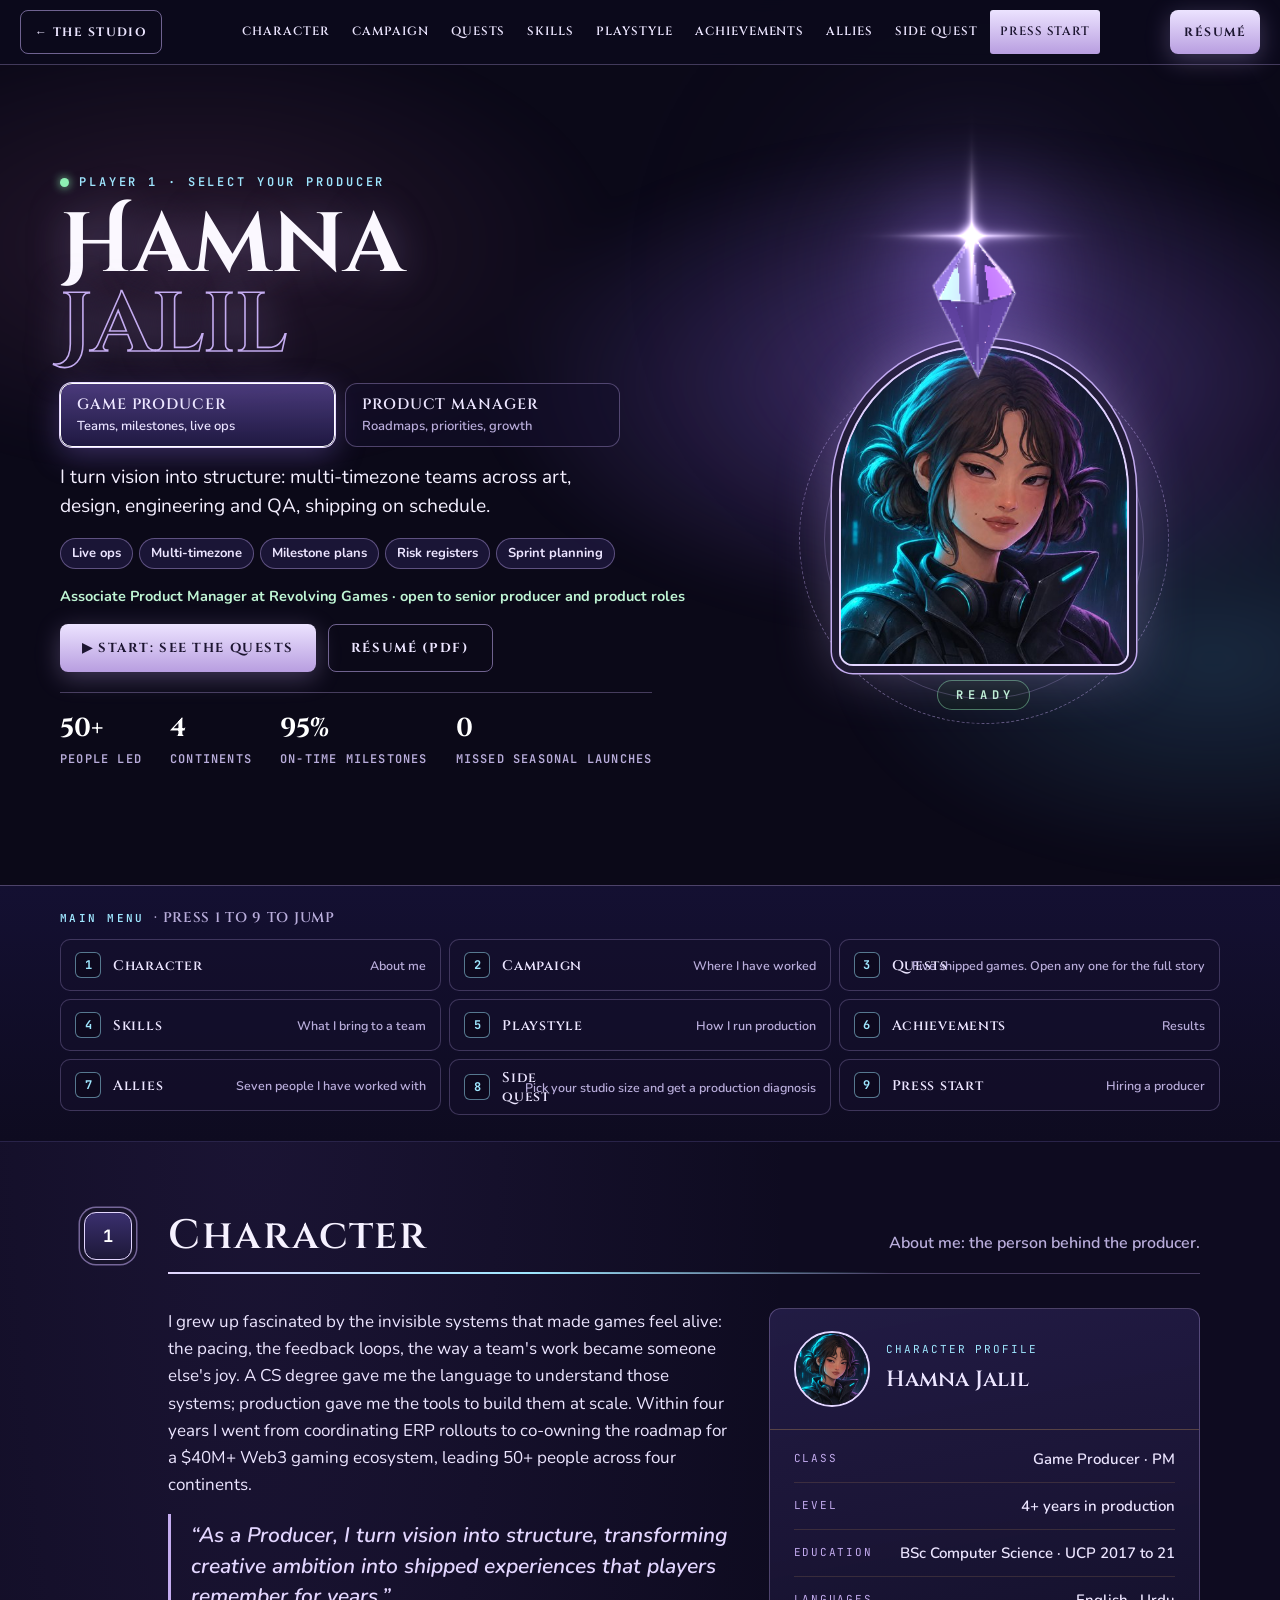
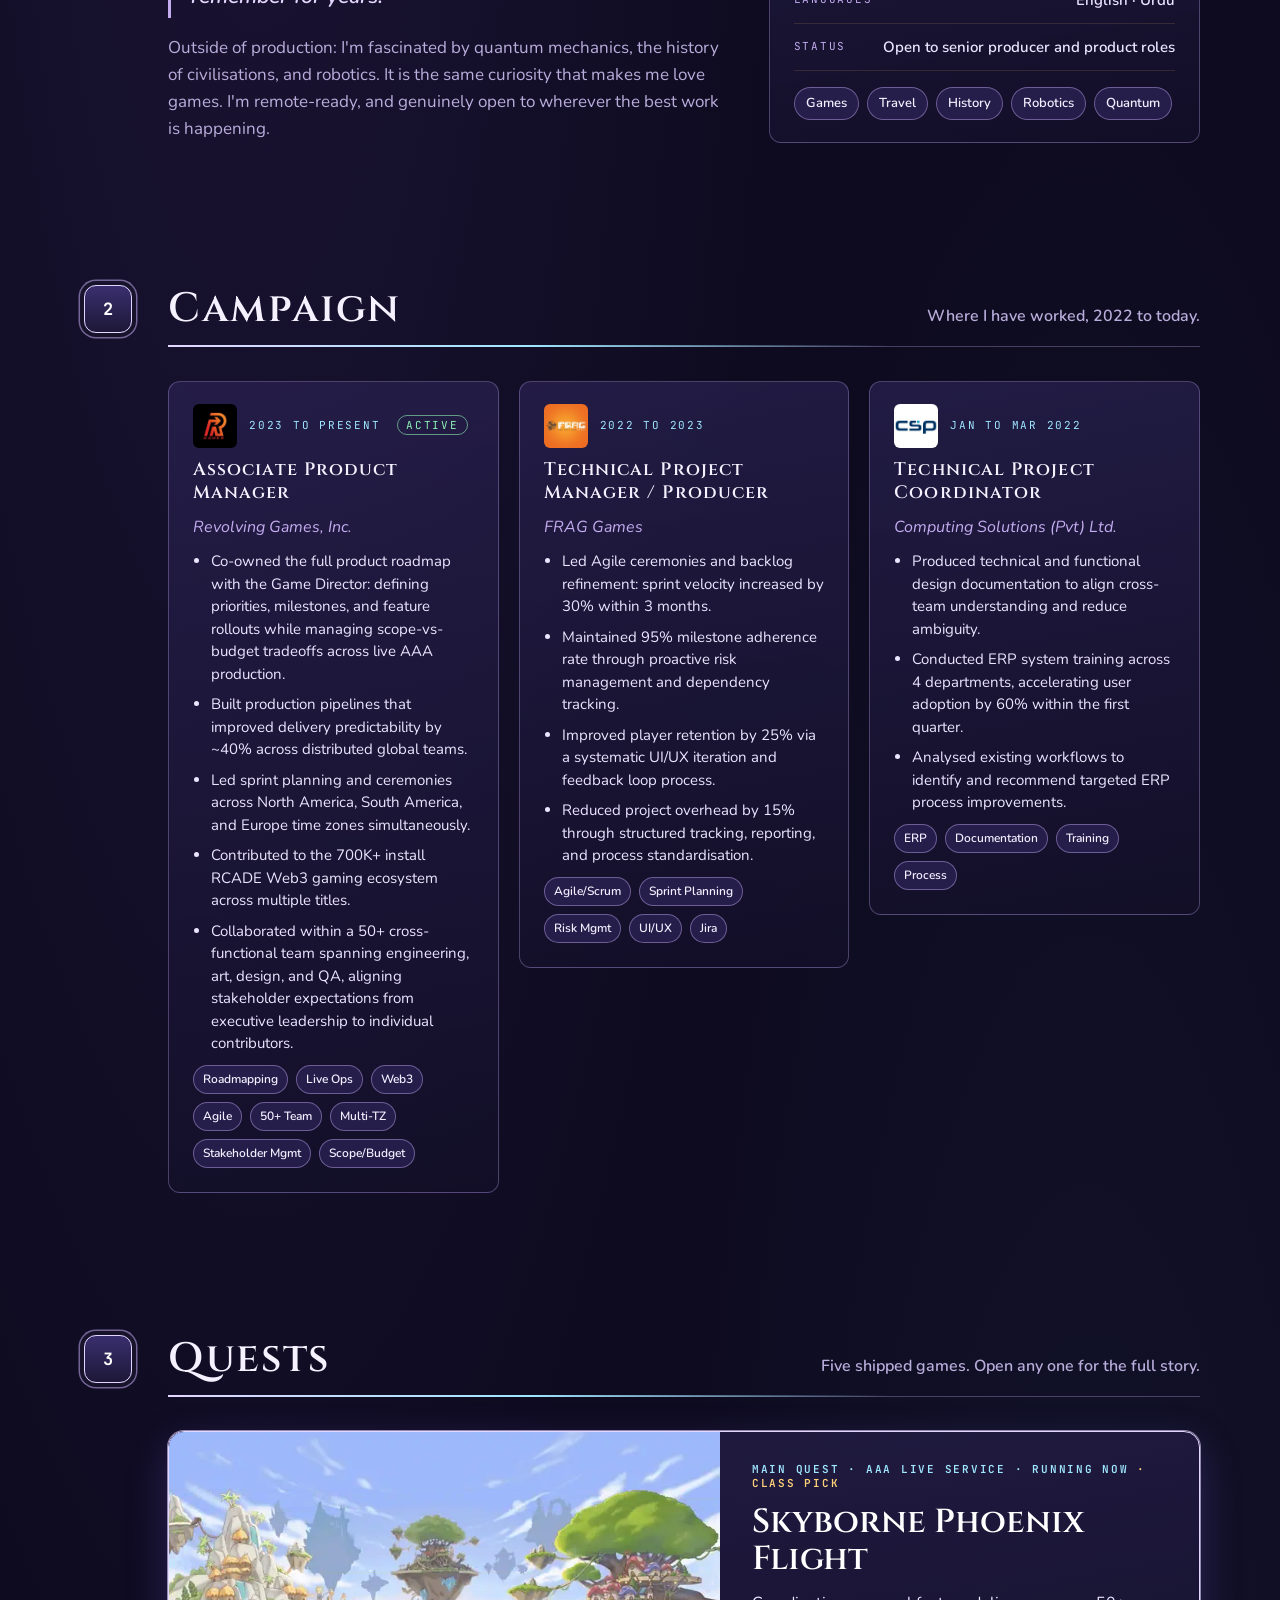
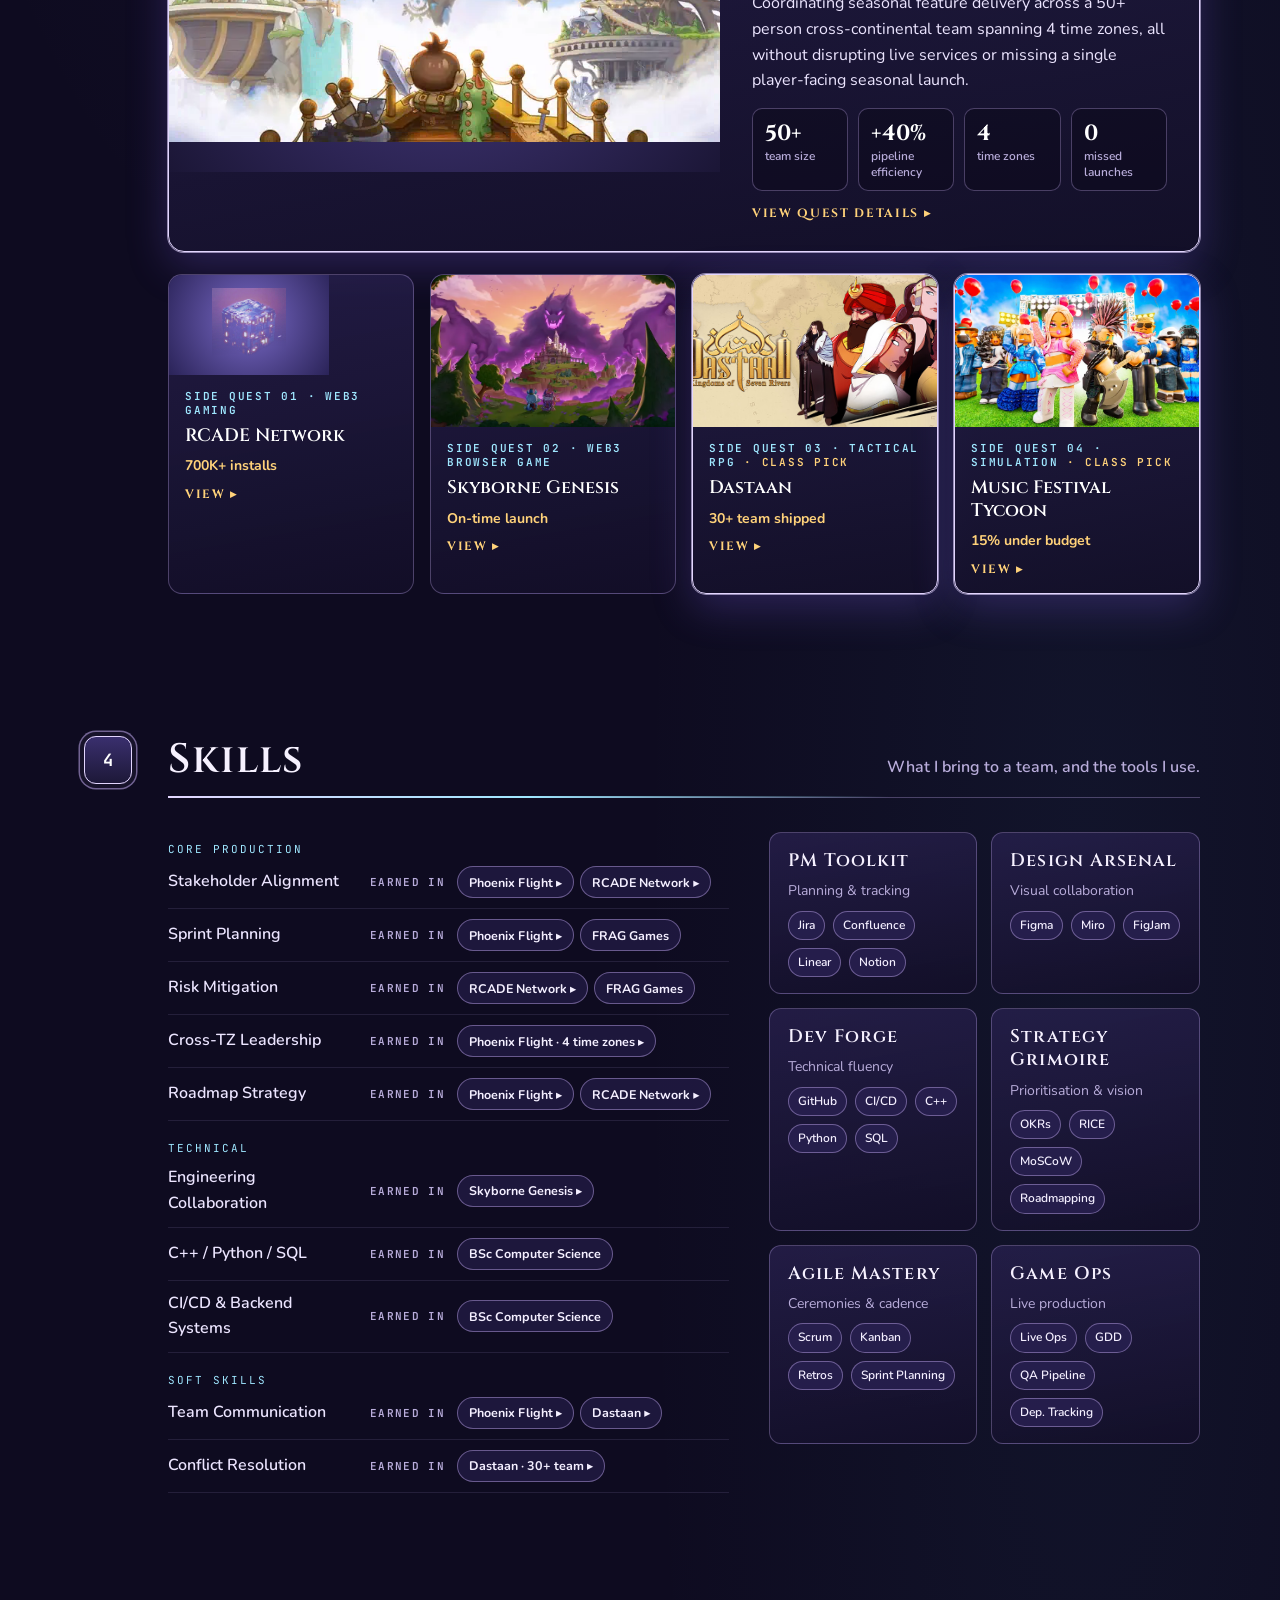
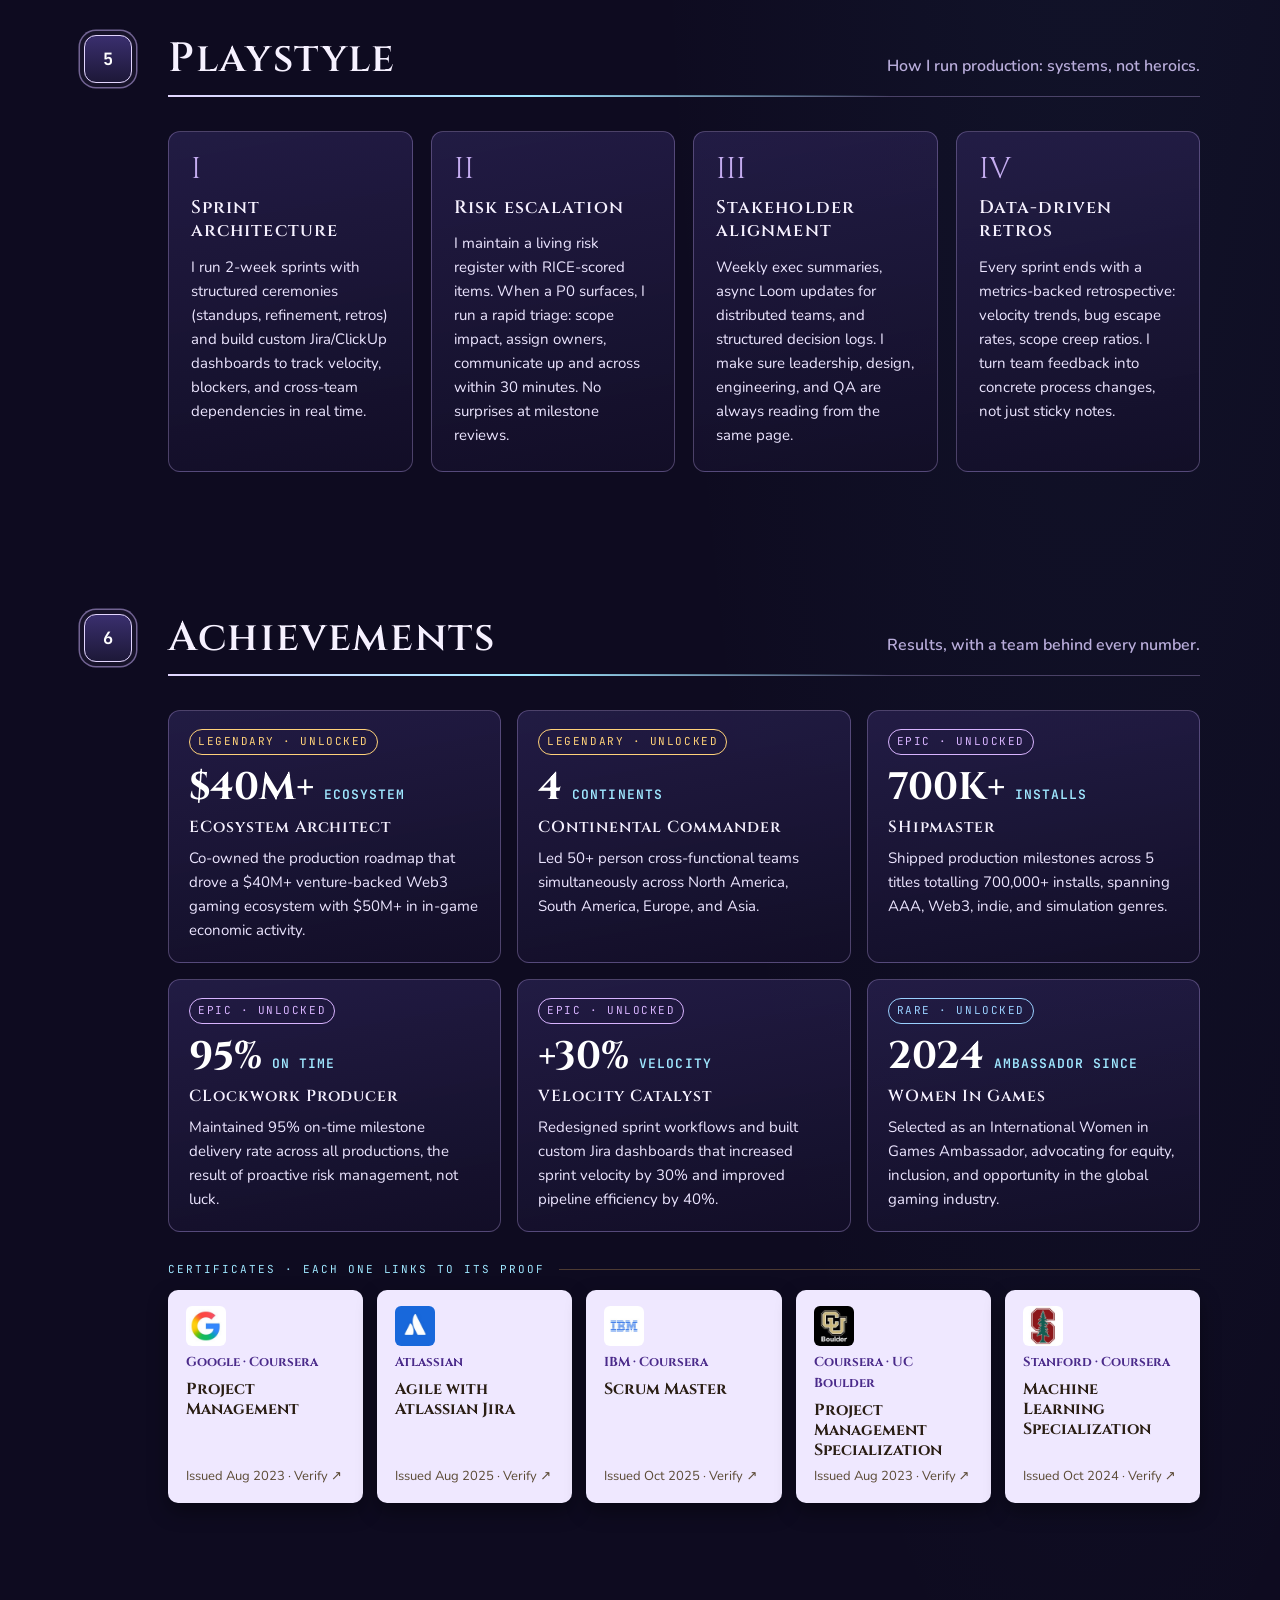
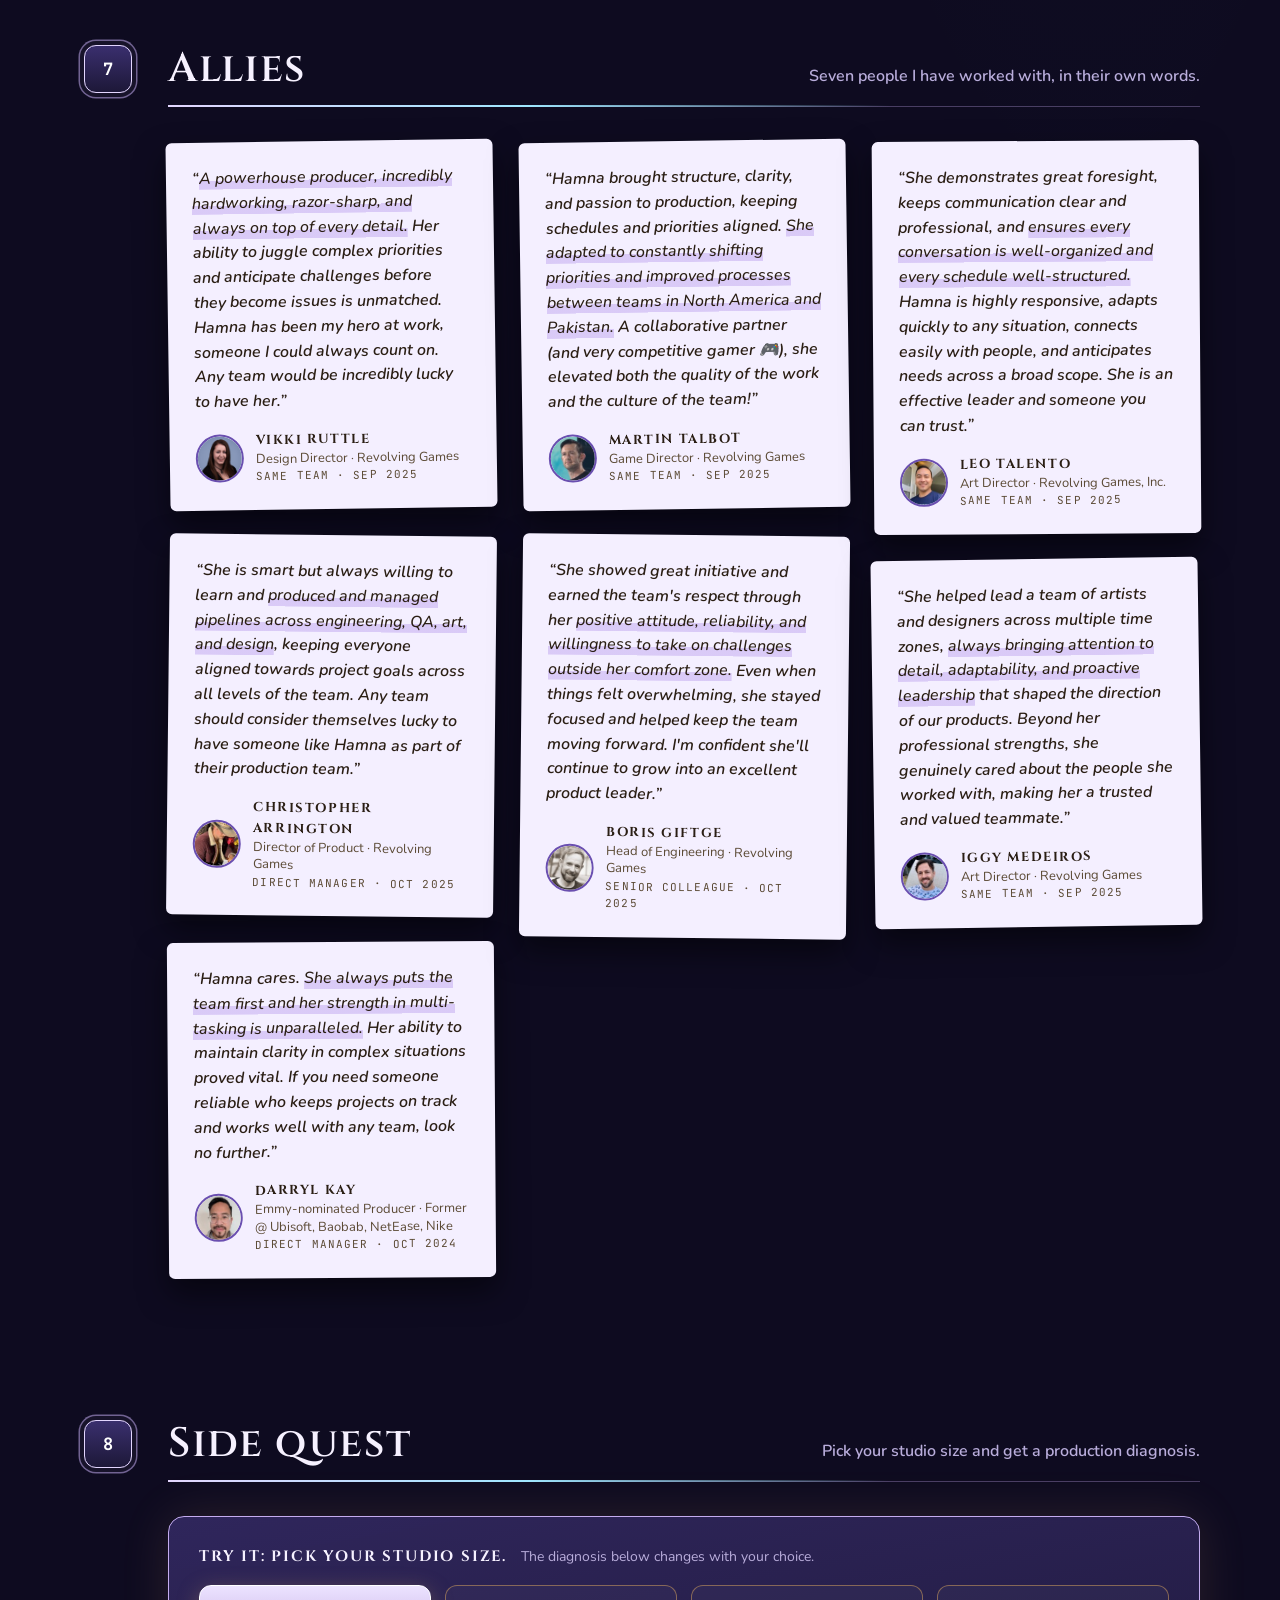
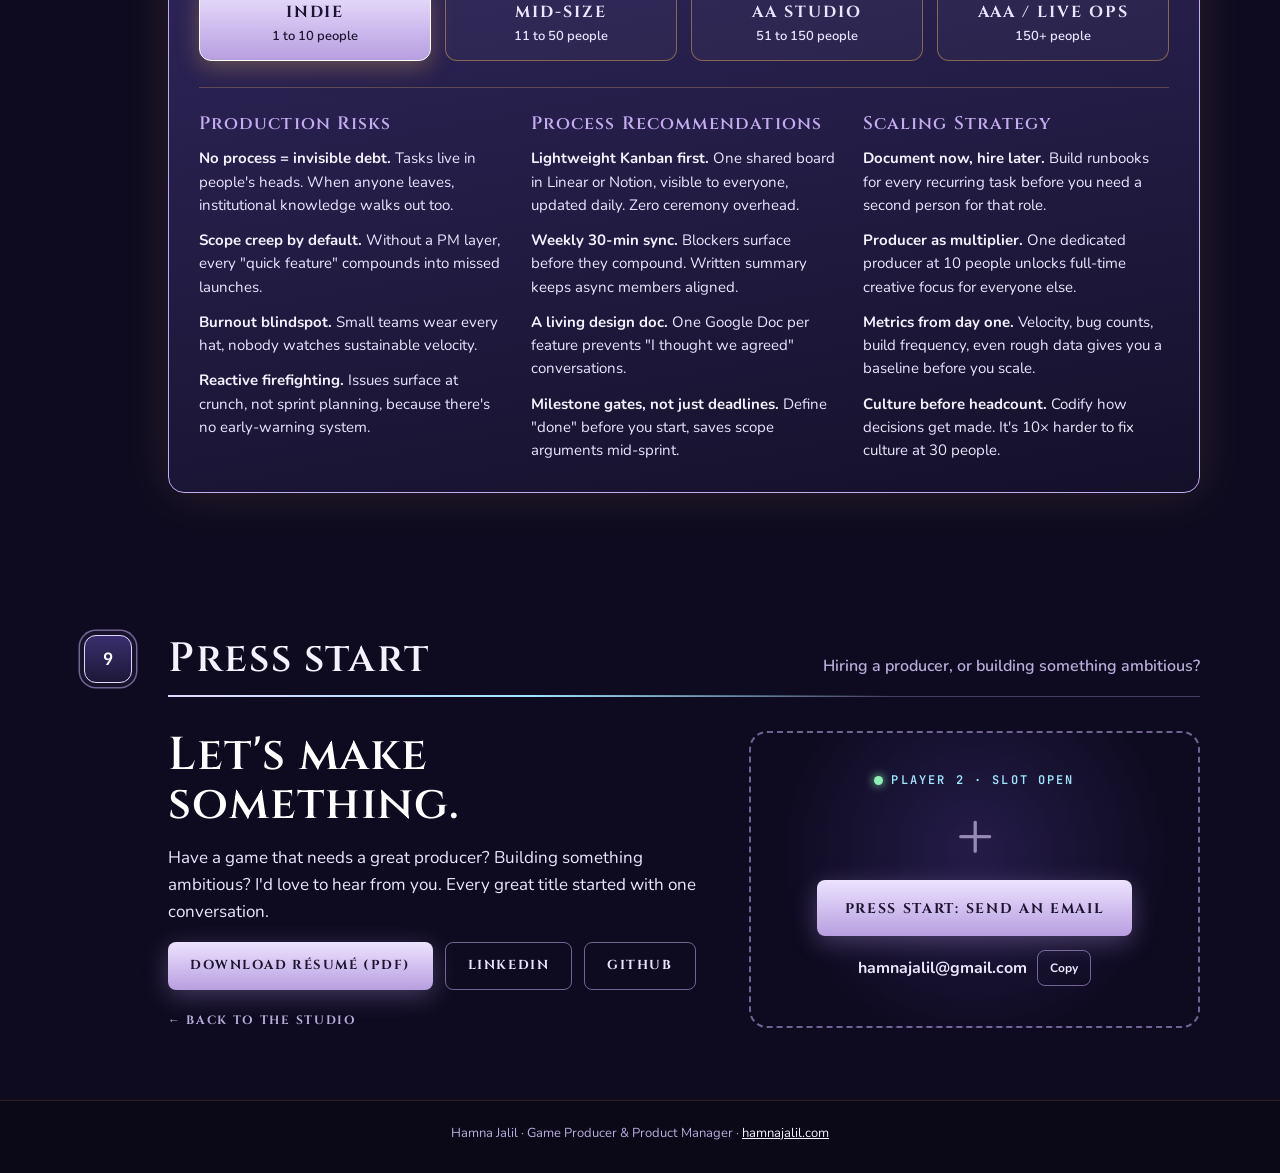
==== commit 9de4c167: "Portfolio: real class select, skills earned in quests Two class cards, Game Producer and Product Man" ====
--- a/portfolio/index.html
+++ b/portfolio/index.html
@@ -285,6 +285,23 @@
 .profile-top img{border-color:#e3d6ff}
 .lv{color:var(--gold)}
 .row i{border-radius:3px;transform:skewX(-12deg);width:13px;border-color:rgba(196,172,240,.4)}.row i.on{background:linear-gradient(180deg,#ece3ff,#9d86d0);box-shadow:0 0 8px rgba(196,172,240,.55)}
+/* class select */
+.classes{display:grid;grid-template-columns:1fr 1fr;gap:10px;width:100%;max-width:560px}
+.classes button{display:flex;flex-direction:column;align-items:flex-start;gap:2px;min-height:64px;padding:10px 16px;border-radius:12px;border:1px solid rgba(196,172,240,.35);background:rgba(20,16,44,.55);color:var(--cream);text-align:left;cursor:pointer;font:inherit;transition:border-color .25s,background .25s,box-shadow .25s}
+.classes button:hover{border-color:#e3d6ff}
+.classes b{font:600 15px var(--cz);letter-spacing:.06em;text-transform:uppercase}.classes small{font:600 13px var(--sg);color:var(--mute)}
+.classes [aria-checked="true"]{border-color:#fff;background:linear-gradient(180deg,rgba(120,96,200,.55),rgba(40,32,84,.7));box-shadow:0 0 0 1px #e3d6ff,0 8px 30px rgba(140,110,230,.35)}
+:root[data-cls="pm"] .classes [aria-checked="true"]{background:linear-gradient(180deg,rgba(70,150,200,.5),rgba(28,40,84,.7));box-shadow:0 0 0 1px #c8f3ff,0 8px 30px rgba(90,190,230,.3)}
+.classes [aria-checked="true"] small{color:#e9e2ff}
+.traits{display:flex;flex-wrap:wrap;gap:6px}.traits li{font-size:13px;font-weight:700;padding:4px 11px;border-radius:999px;border:1px solid rgba(196,172,240,.4);background:rgba(40,32,80,.55)}
+.swap{animation:swap .45s ease}@keyframes swap{from{opacity:.2;translate:0 6px}to{opacity:1;translate:0 0}}
+.qside li.fit .qs,.qmain.fit .qm{border-color:#e3d6ff;box-shadow:0 0 0 1px rgba(227,214,255,.6),0 14px 40px rgba(120,90,220,.28)}
+.qside li.fit .qtag::after,.qmain.fit .qtag::after{content:" · class pick";color:var(--gold)}
+/* skills: where each was earned */
+.earned{display:flex;flex-direction:column;gap:10px}.earned ul{display:flex;flex-direction:column;gap:10px}
+.earned li{display:grid;grid-template-columns:minmax(0,190px) auto minmax(0,1fr);gap:12px;align-items:center;padding-bottom:10px;border-bottom:1px solid rgba(196,172,240,.12)}
+.einl{font:600 11px var(--mono);letter-spacing:.12em;text-transform:uppercase;color:var(--mute)}
+.eins{display:flex;flex-wrap:wrap;gap:6px}.ein{display:inline-flex;align-items:center;min-height:32px;padding:0 11px;border-radius:999px;border:1px solid rgba(196,172,240,.45);background:rgba(40,32,80,.6);color:#f4efff;font:700 12.5px var(--sg);text-decoration:none;cursor:pointer}.ein:hover{border-color:#fff;background:rgba(80,64,150,.7)}
 /* quests: one main quest, four side quests, whole card is the button */
 .qmain{margin-bottom:22px;scroll-margin-top:100px}
 .qm{display:grid;grid-template-columns:minmax(0,1.15fr) minmax(0,1fr);width:100%;padding:0;border:1px solid rgba(196,172,240,.45);border-radius:16px;overflow:hidden;background:var(--panel);color:inherit;text-align:left;font:inherit;cursor:pointer;transition:border-color .3s,box-shadow .3s,transform .3s}
@@ -383,7 +400,7 @@
 .menu span{font:600 14px var(--cz);letter-spacing:.05em}.menu small{font:600 12.5px var(--sg);color:var(--mute);text-align:right}
 @media (max-width:1100px){.buoy{left:36px}.qside{grid-template-columns:repeat(2,minmax(0,1fr))}.qm{grid-template-columns:1fr}.qm .qart{min-height:0;aspect-ratio:16/9}.menu ol{grid-template-columns:repeat(2,minmax(0,1fr))}.coop{grid-template-columns:1fr}}
 @media (max-width:900px){.swrap{grid-template-columns:1fr;padding:30px 18px 40px;gap:24px}.scard{order:-1;padding-top:84px}.gemslot{width:90px;height:90px;margin-left:-45px}.ring{top:84px;width:290px;height:290px;margin-left:-145px}.port{width:220px;height:244px}.sstats{grid-template-columns:repeat(2,minmax(0,1fr));gap:14px;width:100%}.ch .btn{flex:1 1 100%}.snm{font-size:56px}}
-@media (max-width:820px){.min{padding:18px 16px 22px}.menu ol{grid-template-columns:1fr}.menu small{display:none}.stop{padding:48px 0}.buoy{position:static;margin:0 0 12px}.stop-head{gap:6px 14px}.qstats{grid-template-columns:repeat(2,minmax(0,1fr))}.qbody{padding:20px}.qside{grid-template-columns:1fr 1fr;gap:10px}.qs strong{font-size:15px}}
+@media (max-width:820px){.earned li{grid-template-columns:1fr;gap:6px}.einl{display:none}.min{padding:18px 16px 22px}.menu ol{grid-template-columns:1fr}.menu small{display:none}.stop{padding:48px 0}.buoy{position:static;margin:0 0 12px}.stop-head{gap:6px 14px}.qstats{grid-template-columns:repeat(2,minmax(0,1fr))}.qbody{padding:20px}.qside{grid-template-columns:1fr 1fr;gap:10px}.qs strong{font-size:15px}}
 </style>
 </head>
 <body>
@@ -410,11 +427,15 @@
     <div class="stx">
       <p class="p1 rise" style="animation-delay:.05s"><span class="blip" aria-hidden="true"></span>Player 1 · select your producer</p>
       <h1 class="snm rise" style="animation-delay:.15s">Hamna <span>Jalil</span></h1>
-      <p class="scls rise" style="animation-delay:.3s">Class: Game Producer · Product Manager</p>
-      <p class="spitch rise" style="animation-delay:.45s">I turn vision into structure, and creative ambition into shipped games, across AAA, Web3 and live service.</p>
+      <div class="classes rise" style="animation-delay:.3s" role="radiogroup" aria-label="Choose a class">
+        <button type="button" role="radio" aria-checked="true" data-cls="producer"><b>Game Producer</b><small>Teams, milestones, live ops</small></button>
+        <button type="button" role="radio" aria-checked="false" data-cls="pm"><b>Product Manager</b><small>Roadmaps, priorities, growth</small></button>
+      </div>
+      <p class="spitch rise" style="animation-delay:.45s" id="clsPitch" aria-live="polite">I turn vision into structure: multi-timezone teams across art, design, engineering and QA, shipping on schedule.</p>
+      <ul class="traits rise" style="animation-delay:.5s" id="clsTraits"><li>Live ops</li><li>Multi-timezone</li><li>Milestone plans</li><li>Risk registers</li><li>Sprint planning</li></ul>
       <p class="snow rise" style="animation-delay:.55s">Associate Product Manager at Revolving Games · open to senior producer and product roles</p>
       <div class="ch rise" style="animation-delay:.65s"><a class="btn gold" href="#quests">▶ Start: see the quests</a><a class="btn line" href="../HAMNA_JALIL.pdf" target="_blank" rel="noopener">Résumé (PDF)</a></div>
-      <ul class="sstats rise" style="animation-delay:.8s" aria-label="Stats"><li><b data-to="700" data-pre="" data-suf="K+">700K+</b><span>installs</span></li><li><b data-to="40" data-pre="$" data-suf="M+">$40M+</b><span>ecosystem</span></li><li><b data-to="50" data-pre="" data-suf="+">50+</b><span>people led</span></li><li><b data-to="4" data-pre="" data-suf="">4</b><span>continents</span></li></ul>
+      <ul class="sstats rise" style="animation-delay:.8s" aria-label="Stats" id="clsStats"><li><b data-to="50" data-pre="" data-suf="+">50+</b><span>people led</span></li><li><b data-to="4" data-pre="" data-suf="">4</b><span>continents</span></li><li><b data-to="95" data-pre="" data-suf="%">95%</b><span>on-time milestones</span></li><li><b data-to="0" data-pre="" data-suf="">0</b><span>missed seasonal launches</span></li></ul>
     </div>
     <div class="scard rise" style="animation-delay:.1s">
       <div class="ring" aria-hidden="true"><i></i></div>
@@ -437,8 +458,6 @@
       <div class="prose">
         <p>I grew up fascinated by the invisible systems that made games feel alive: the pacing, the feedback loops, the way a team's work became someone else's joy. A CS degree gave me the language to understand those systems; production gave me the tools to build them at scale. Within four years I went from coordinating ERP rollouts to co-owning the roadmap for a $40M+ Web3 gaming ecosystem, leading 50+ people across four continents.</p>
         <blockquote>“As a Producer, I turn vision into structure, transforming creative ambition into shipped experiences that players remember for years.”</blockquote>
-        <p>From Web3 to AAA RPGs, I've led multi-timezone teams across art, design, and engineering, managing stakeholder expectations from executive leadership to individual contributors. I thrive on clarity, connection, and the kind of collaboration that makes great games inevitable.</p>
-        <p>My Computer Science background from UCP gives me the technical fluency to sit inside a production challenge, not just manage around it.</p>
         <p class="dim">Outside of production: I'm fascinated by quantum mechanics, the history of civilisations, and robotics. It is the same curiosity that makes me love games. I'm remote-ready, and genuinely open to wherever the best work is happening.</p>
       </div>
       <aside class="card profile" aria-label="Character profile">
@@ -490,7 +509,7 @@
   <div class="wrap">
     <div class="buoy" aria-hidden="true">3</div>
     <header class="stop-head"><h2 id="h-quests">Quests</h2><p class="stop-sub">Five shipped games. Open any one for the full story.</p></header>
-    <div class="qmain" id="quest-phoenix">
+    <div class="qmain" id="quest-phoenix" data-q="skyborne">
       <button type="button" class="qm" data-book="skyborne" aria-label="Open the quest details for Skyborne Phoenix Flight">
         <span class="qart"><img src="assets/quests/skyborne-phoenix-flight-still.webp" data-anim="assets/quests/skyborne-phoenix-flight.webp" alt="" width="720" height="404"></span>
         <span class="qbody"><span class="qtag">Main quest · AAA live service · running now</span><strong>Skyborne Phoenix Flight</strong>
@@ -500,10 +519,10 @@
       </button>
     </div>
     <ul class="qside">
-      <li id="quest-rcade"><button type="button" class="qs" data-book="rcade" aria-label="Open the quest details for RCADE Network"><span class="qart logo"><img src="assets/quests/rcade-network-icon.webp" alt="" loading="lazy"></span><span class="qtag">Side quest 01 · Web3 gaming</span><strong>RCADE Network</strong><span class="qwin">700K+ installs</span><span class="qgo">View ▸</span></button></li>
-      <li id="quest-genesis"><button type="button" class="qs" data-book="genesis" aria-label="Open the quest details for Skyborne Genesis"><span class="qart"><img src="assets/quests/skyborne-genesis-art.webp" alt="" loading="lazy"></span><span class="qtag">Side quest 02 · Web3 browser game</span><strong>Skyborne Genesis</strong><span class="qwin">On-time launch</span><span class="qgo">View ▸</span></button></li>
-      <li id="quest-dastaan"><button type="button" class="qs" data-book="dastaan" aria-label="Open the quest details for Dastaan"><span class="qart"><img src="../studio/img/dastaan.jpg" alt="" loading="lazy"></span><span class="qtag">Side quest 03 · Tactical RPG</span><strong>Dastaan</strong><span class="qwin">30+ team shipped</span><span class="qgo">View ▸</span></button></li>
-      <li id="quest-festival"><button type="button" class="qs" data-book="festival" aria-label="Open the quest details for Music Festival Tycoon"><span class="qart"><img src="../studio/img/music-festival-tycoon.webp" alt="" loading="lazy"></span><span class="qtag">Side quest 04 · Simulation</span><strong>Music Festival Tycoon</strong><span class="qwin">15% under budget</span><span class="qgo">View ▸</span></button></li>
+      <li id="quest-rcade" data-q="rcade"><button type="button" class="qs" data-book="rcade" aria-label="Open the quest details for RCADE Network"><span class="qart logo"><img src="assets/quests/rcade-network-icon.webp" alt="" loading="lazy"></span><span class="qtag">Side quest 01 · Web3 gaming</span><strong>RCADE Network</strong><span class="qwin">700K+ installs</span><span class="qgo">View ▸</span></button></li>
+      <li id="quest-genesis" data-q="genesis"><button type="button" class="qs" data-book="genesis" aria-label="Open the quest details for Skyborne Genesis"><span class="qart"><img src="assets/quests/skyborne-genesis-art.webp" alt="" loading="lazy"></span><span class="qtag">Side quest 02 · Web3 browser game</span><strong>Skyborne Genesis</strong><span class="qwin">On-time launch</span><span class="qgo">View ▸</span></button></li>
+      <li id="quest-dastaan" data-q="dastaan"><button type="button" class="qs" data-book="dastaan" aria-label="Open the quest details for Dastaan"><span class="qart"><img src="../studio/img/dastaan.jpg" alt="" loading="lazy"></span><span class="qtag">Side quest 03 · Tactical RPG</span><strong>Dastaan</strong><span class="qwin">30+ team shipped</span><span class="qgo">View ▸</span></button></li>
+      <li id="quest-festival" data-q="festival"><button type="button" class="qs" data-book="festival" aria-label="Open the quest details for Music Festival Tycoon"><span class="qart"><img src="../studio/img/music-festival-tycoon.webp" alt="" loading="lazy"></span><span class="qtag">Side quest 04 · Simulation</span><strong>Music Festival Tycoon</strong><span class="qwin">15% under budget</span><span class="qgo">View ▸</span></button></li>
     </ul>
   </div>
 </section>
@@ -513,13 +532,13 @@
     <div class="buoy" aria-hidden="true">4</div>
     <header class="stop-head"><h2 id="h-skills">Skills</h2><p class="stop-sub">What I bring to a team, and the tools I use.</p></header>
     <div class="two">
-      <div class="pearls">
+      <div class="earned">
         <h3 class="group">Core production</h3>
-        <ul><li><span class="sk">Stakeholder Alignment</span><span class="row" role="img" aria-label="Level 9 of 10"><i class="on"></i><i class="on"></i><i class="on"></i><i class="on"></i><i class="on"></i><i class="on"></i><i class="on"></i><i class="on"></i><i class="on"></i><i></i></span><span class="lv">LVL 9</span></li><li><span class="sk">Sprint Planning</span><span class="row" role="img" aria-label="Level 9 of 10"><i class="on"></i><i class="on"></i><i class="on"></i><i class="on"></i><i class="on"></i><i class="on"></i><i class="on"></i><i class="on"></i><i class="on"></i><i></i></span><span class="lv">LVL 9</span></li><li><span class="sk">Risk Mitigation</span><span class="row" role="img" aria-label="Level 8 of 10"><i class="on"></i><i class="on"></i><i class="on"></i><i class="on"></i><i class="on"></i><i class="on"></i><i class="on"></i><i class="on"></i><i></i><i></i></span><span class="lv">LVL 8</span></li><li><span class="sk">Cross-TZ Leadership</span><span class="row" role="img" aria-label="Level 9 of 10"><i class="on"></i><i class="on"></i><i class="on"></i><i class="on"></i><i class="on"></i><i class="on"></i><i class="on"></i><i class="on"></i><i class="on"></i><i></i></span><span class="lv">LVL 9</span></li><li><span class="sk">Roadmap Strategy</span><span class="row" role="img" aria-label="Level 8 of 10"><i class="on"></i><i class="on"></i><i class="on"></i><i class="on"></i><i class="on"></i><i class="on"></i><i class="on"></i><i class="on"></i><i></i><i></i></span><span class="lv">LVL 8</span></li></ul>
+        <ul><li><span class="sk">Stakeholder Alignment</span><span class="einl">Earned in</span><span class="eins"><button type="button" class="ein" data-book="skyborne">Phoenix Flight ▸</button><button type="button" class="ein" data-book="rcade">RCADE Network ▸</button></span></li><li><span class="sk">Sprint Planning</span><span class="einl">Earned in</span><span class="eins"><button type="button" class="ein" data-book="skyborne">Phoenix Flight ▸</button><a class="ein" href="#experience">FRAG Games</a></span></li><li><span class="sk">Risk Mitigation</span><span class="einl">Earned in</span><span class="eins"><button type="button" class="ein" data-book="rcade">RCADE Network ▸</button><a class="ein" href="#experience">FRAG Games</a></span></li><li><span class="sk">Cross-TZ Leadership</span><span class="einl">Earned in</span><span class="eins"><button type="button" class="ein" data-book="skyborne">Phoenix Flight · 4 time zones ▸</button></span></li><li><span class="sk">Roadmap Strategy</span><span class="einl">Earned in</span><span class="eins"><button type="button" class="ein" data-book="skyborne">Phoenix Flight ▸</button><button type="button" class="ein" data-book="rcade">RCADE Network ▸</button></span></li></ul>
         <h3 class="group">Technical</h3>
-        <ul><li><span class="sk">Engineering Collaboration</span><span class="row" role="img" aria-label="Level 8 of 10"><i class="on"></i><i class="on"></i><i class="on"></i><i class="on"></i><i class="on"></i><i class="on"></i><i class="on"></i><i class="on"></i><i></i><i></i></span><span class="lv">LVL 8</span></li><li><span class="sk">C++ / Python / SQL</span><span class="row" role="img" aria-label="Level 7 of 10"><i class="on"></i><i class="on"></i><i class="on"></i><i class="on"></i><i class="on"></i><i class="on"></i><i class="on"></i><i></i><i></i><i></i></span><span class="lv">LVL 7</span></li><li><span class="sk">CI/CD &amp; Backend Systems</span><span class="row" role="img" aria-label="Level 7 of 10"><i class="on"></i><i class="on"></i><i class="on"></i><i class="on"></i><i class="on"></i><i class="on"></i><i class="on"></i><i></i><i></i><i></i></span><span class="lv">LVL 7</span></li></ul>
+        <ul><li><span class="sk">Engineering Collaboration</span><span class="einl">Earned in</span><span class="eins"><button type="button" class="ein" data-book="genesis">Skyborne Genesis ▸</button></span></li><li><span class="sk">C++ / Python / SQL</span><span class="einl">Earned in</span><span class="eins"><a class="ein" href="#about">BSc Computer Science</a></span></li><li><span class="sk">CI/CD &amp; Backend Systems</span><span class="einl">Earned in</span><span class="eins"><a class="ein" href="#about">BSc Computer Science</a></span></li></ul>
         <h3 class="group">Soft skills</h3>
-        <ul><li><span class="sk">Team Communication</span><span class="row" role="img" aria-label="Level 9 of 10"><i class="on"></i><i class="on"></i><i class="on"></i><i class="on"></i><i class="on"></i><i class="on"></i><i class="on"></i><i class="on"></i><i class="on"></i><i></i></span><span class="lv">LVL 9</span></li><li><span class="sk">Conflict Resolution</span><span class="row" role="img" aria-label="Level 8 of 10"><i class="on"></i><i class="on"></i><i class="on"></i><i class="on"></i><i class="on"></i><i class="on"></i><i class="on"></i><i class="on"></i><i></i><i></i></span><span class="lv">LVL 8</span></li></ul>
+        <ul><li><span class="sk">Team Communication</span><span class="einl">Earned in</span><span class="eins"><button type="button" class="ein" data-book="skyborne">Phoenix Flight ▸</button><button type="button" class="ein" data-book="dastaan">Dastaan ▸</button></span></li><li><span class="sk">Conflict Resolution</span><span class="einl">Earned in</span><span class="eins"><button type="button" class="ein" data-book="dastaan">Dastaan · 30+ team ▸</button></span></li></ul>
       </div>
       <ul class="load">
         <li class="card"><h3>PM Toolkit</h3><p class="dim small">Planning &amp; tracking</p><ul class="chips small"><li>Jira</li><li>Confluence</li><li>Linear</li><li>Notion</li></ul></li>
@@ -742,7 +761,20 @@
 (function(){
 var rm=matchMedia('(prefers-reduced-motion: reduce)').matches;
 /* stats count up */
-document.querySelectorAll('[data-to]').forEach(function(b,i){if(rm)return;var to=+b.dataset.to,pre=b.dataset.pre,suf=b.dataset.suf,t0=null;b.textContent=pre+'0'+suf;setTimeout(function(){function s(t){if(!t0)t0=t;var p=Math.min(1,(t-t0)/1500),e=1-Math.pow(1-p,3);b.textContent=pre+Math.round(to*e)+suf;if(p<1)requestAnimationFrame(s);}requestAnimationFrame(s);},900+i*120);});
+function cnt(b,to,pre,suf,delay){var tok=b._tok=(b._tok||0)+1;if(rm){b.textContent=pre+to+suf;return;}var t0=null;b.textContent=pre+'0'+suf;setTimeout(function(){function s(t){if(b._tok!==tok)return;if(!t0)t0=t;var p=Math.min(1,(t-t0)/1300),e=1-Math.pow(1-p,3);b.textContent=pre+Math.round(to*e)+suf;if(p<1)requestAnimationFrame(s);}requestAnimationFrame(s);},delay);}
+document.querySelectorAll('[data-to]').forEach(function(b,i){cnt(b,+b.dataset.to,b.dataset.pre,b.dataset.suf,900+i*120);});
+/* class select: switches pitch, traits, stats and which quests glow; remembered for this visit */
+var CL={"producer":{"name":"Game Producer","pitch":"I turn vision into structure: multi-timezone teams across art, design, engineering and QA, shipping on schedule.","stats":[["50+","people led",50,"+",""],["4","continents",4,"",""],["95%","on-time milestones",95,"%",""],["0","missed seasonal launches",0,"",""]],"traits":["Live ops","Multi-timezone","Milestone plans","Risk registers","Sprint planning"],"quests":["skyborne","dastaan","festival"]},"pm":{"name":"Product Manager","pitch":"I co-own the roadmap: priorities, milestones and scope-versus-budget calls for a $40M+ Web3 gaming ecosystem.","stats":[["700K+","installs",700,"K+",""],["$40M+","ecosystem",40,"M+","$"],["$50M+","in-game revenue",50,"M+","$"],["+40%","pipeline efficiency",40,"%","+"]],"traits":["Roadmaps","RICE and MoSCoW","Scope vs budget","Stakeholders","Web3"],"quests":["rcade","genesis","skyborne"]}};
+function setCls(k){var c=CL[k];if(!c)return;document.documentElement.dataset.cls=k;
+document.querySelectorAll('.classes [data-cls]').forEach(function(b){b.setAttribute('aria-checked',b.dataset.cls===k?'true':'false');b.tabIndex=b.dataset.cls===k?0:-1;});
+var p=document.getElementById('clsPitch'),tr=document.getElementById('clsTraits'),st=document.getElementById('clsStats');if(!p)return;
+p.textContent=c.pitch;tr.innerHTML='';c.traits.forEach(function(t){var li=document.createElement('li');li.textContent=t;tr.appendChild(li);});
+st.querySelectorAll('li').forEach(function(li,i){var s=c.stats[i],b=li.querySelector('b');li.querySelector('span').textContent=s[1];if(window.__clsReady)cnt(b,s[2],s[4],s[3],i*90);else{b._tok=(b._tok||0)+1;b.dataset.to=s[2];b.dataset.pre=s[4];b.dataset.suf=s[3];b.textContent=s[0];}});
+document.querySelectorAll('[data-q]').forEach(function(q){q.classList.toggle('fit',c.quests.indexOf(q.dataset.q)>=0);});
+[p,tr,st].forEach(function(el){el.classList.remove('swap');void el.offsetWidth;el.classList.add('swap');});
+try{sessionStorage.setItem('cls',k);}catch(e){}}
+document.querySelectorAll('.classes [data-cls]').forEach(function(b){b.addEventListener('click',function(){setCls(b.dataset.cls);});b.addEventListener('keydown',function(e){if(['ArrowRight','ArrowLeft','ArrowDown','ArrowUp'].indexOf(e.key)>=0){e.preventDefault();var o=document.querySelector('.classes [data-cls]:not([data-cls="'+b.dataset.cls+'"])');o.focus();setCls(o.dataset.cls);}});});
+var saved='producer';try{saved=sessionStorage.getItem('cls')||'producer';}catch(e){}if(saved!=='producer')setCls(saved);else document.querySelectorAll('[data-q]').forEach(function(q){q.classList.toggle('fit',CL.producer.quests.indexOf(q.dataset.q)>=0);});window.__clsReady=true;
 /* number keys 1-9 jump to a section */
 var ids=[].map.call(document.querySelectorAll('.menu a'),function(a){return a.getAttribute('href');});
 addEventListener('keydown',function(e){if(e.altKey||e.ctrlKey||e.metaKey)return;var t=e.target;if(t&&(t.tagName==='INPUT'||t.tagName==='TEXTAREA'||t.isContentEditable))return;if(document.querySelector('dialog[open]'))return;var n=+e.key;if(n>=1&&n<=ids.length){var el=document.querySelector(ids[n-1]);if(el){el.scrollIntoView({behavior:rm?'auto':'smooth'});history.replaceState(null,'',ids[n-1]);}}});
@@ -752,7 +784,7 @@
 var art=document.querySelector('[data-anim]');if(art&&!rm&&'IntersectionObserver' in window){new IntersectionObserver(function(es,o){if(es[0].isIntersecting){var im=new Image();im.onload=function(){art.src=im.src;};im.src=art.dataset.anim;o.disconnect();}},{rootMargin:'300px'}).observe(art);}
 /* scroll reveals */
 if(!rm){document.documentElement.classList.add('anim');
-var sel='.stop .buoy,.stop .stop-head,.stop .prose>*,.stop .card,.stop .current>li,.stop .qmain,.stop .qside>li,.stop .pearls ul>li,.stop .load>li,.stop .four>li,.stop .badges>li,.stop .scrolls>li,.stop .note,.stop .sound,.stop .size,.stop .diag>div,.stop .p1c,.stop .p2,.stop .rule,.menu li';
+var sel='.stop .buoy,.stop .stop-head,.stop .prose>*,.stop .card,.stop .current>li,.stop .qmain,.stop .qside>li,.stop .pearls ul>li,.stop .earned li,.stop .load>li,.stop .four>li,.stop .badges>li,.stop .scrolls>li,.stop .note,.stop .sound,.stop .size,.stop .diag>div,.stop .p1c,.stop .p2,.stop .rule,.menu li';
 var els=[].slice.call(document.querySelectorAll(sel));els.forEach(function(el){var sib=[].slice.call(el.parentNode.children).filter(function(c){return els.indexOf(c)>=0;});el.style.setProperty('--d',Math.min(sib.indexOf(el),8)*80+'ms');el.classList.add('rv');});
 document.querySelectorAll('.stop .row').forEach(function(r){r.classList.add('rv');els.push(r);});
 var left=els.slice(),busy=false;function check(){busy=false;var lim=(scrollY+innerHeight>=document.documentElement.scrollHeight-8)?1e9:innerHeight*.92;left=left.filter(function(el){if(el.getBoundingClientRect().top<lim){el.classList.add('in');return false;}return true;});if(!left.length){removeEventListener('scroll',on);}}function on(){if(!busy){busy=true;requestAnimationFrame(check);}}addEventListener('scroll',on,{passive:true});addEventListener('resize',on);addEventListener('hashchange',on);check();}
@@ -764,9 +796,9 @@
 document.body.appendChild(cv);document.documentElement.classList.add('gl');
 var Q=new URLSearchParams(location.search),FREEZE=Q.has('t')?+Q.get('t'):null,rm=matchMedia('(prefers-reduced-motion: reduce)').matches;
 function sh(t,s){var o=gl.createShader(t);gl.shaderSource(o,s);gl.compileShader(o);if(!gl.getShaderParameter(o,gl.COMPILE_STATUS))throw new Error(gl.getShaderInfoLog(o));return o;}
-var P=gl.createProgram();try{gl.attachShader(P,sh(gl.VERTEX_SHADER,'#version 300 es\nvoid main(){vec2 p=vec2(float((gl_VertexID<<1)&2),float(gl_VertexID&2));gl_Position=vec4(p*2.-1.,0.,1.);}'));gl.attachShader(P,sh(gl.FRAGMENT_SHADER,"#version 300 es\nprecision highp float;\nuniform vec2 uRes; uniform float uPx,uT,uScroll; uniform vec4 uPose; uniform vec3 uRot; uniform sampler2D uInk; uniform vec4 uInkR;\nout vec4 o;\nconst vec3 BG=vec3(.055,.043,.125);\nvec3 ry(vec3 v,float a){float c=cos(a),s=sin(a);return vec3(c*v.x+s*v.z,v.y,-s*v.x+c*v.z);}\nvec3 rx(vec3 v,float a){float c=cos(a),s=sin(a);return vec3(v.x,c*v.y-s*v.z,s*v.y+c*v.z);}\nvec3 rz(vec3 v,float a){float c=cos(a),s=sin(a);return vec3(c*v.x-s*v.y,s*v.x+c*v.y,v.z);}\nvec3 toO(vec3 v){return ry(rx(rz(v,-uRot.z),-uRot.y),-uRot.x);}\nvec3 toW(vec3 v){return rz(rx(ry(v,uRot.x),uRot.y),uRot.z);}\n/* hexagonal bipyramid with a short girdle: a classic RPG selection gem */\nfloat hexd(vec2 p){p=abs(p);return max(p.x*.8660254+p.y*.5,p.y);}\nfloat gem(vec3 p){\n  p.y+=.19;\n  float h=hexd(p.xz);\n  float d=p.y>0.?(h/.42+p.y/.62-1.):(h/.42-p.y/1.0-1.);\n  return d*.33;\n}\nvec3 nrm(vec3 p){vec2 e=vec2(.0015,-.0015);return normalize(e.xyy*gem(p+e.xyy)+e.yyx*gem(p+e.yyx)+e.yxy*gem(p+e.yxy)+e.xxx*gem(p+e.xxx));}\nvec3 env(vec3 d){\n  vec3 c=mix(vec3(.05,.035,.12),vec3(.20,.14,.38),smoothstep(-.5,.8,d.y));\n  float az=atan(d.x,d.z);\n  c+=vec3(1.6,1.3,2.4)*smoothstep(.22,.12,abs(az+.9))*smoothstep(-.2,.1,d.y)*smoothstep(.9,.6,d.y);   /* lilac softbox */\n  c+=vec3(.6,1.8,2.0)*smoothstep(.12,.06,abs(az-1.3))*smoothstep(-.4,-.1,d.y)*smoothstep(.7,.4,d.y);  /* cyan strip */\n  c+=vec3(2.4,1.9,1.2)*smoothstep(.86,.96,d.y);                                                     /* warm top light */\n  return c;\n}\nvec3 page(vec2 q){\n  vec2 uv=vec2(q.x/uInkR.x,(q.y+uScroll-uInkR.y)/uInkR.z);\n  vec4 k=(uv.x<0.||uv.x>1.||uv.y<0.||uv.y>1.)?vec4(0.):texture(uInk,uv);\n  return BG*(1.-k.a)+k.rgb;\n}\nvoid main(){\n  vec2 p=vec2(gl_FragCoord.x,uRes.y-gl_FragCoord.y)/uPx;\n  vec2 s=(p-uPose.xy)/uPose.z; s.y=-s.y;\n  float r=length(s);\n  /* soft halo around the gem */\n  float halo=exp(-r*r*1.1)*.30+exp(-r*r*.25)*.08;\n  vec4 col=vec4(vec3(.62,.48,.95)*halo,halo*.85);\n  if(r<1.6){\n    vec3 ro=toO(vec3(s,3.)), rd=toO(vec3(0.,0.,-1.));\n    float t=1.2,md=1e9; bool hit=false; float pxo=1./(uPose.z*uPx);\n    for(int i=0;i<64;i++){ float d=gem(ro+rd*t); md=min(md,d); if(d<.0006){hit=true;break;} t+=d; if(t>4.8)break; }\n    if(!hit){ float cov=1.-smoothstep(0.,pxo*1.4,md); col=mix(col,vec4(vec3(.85,.78,1.)*.9,1.),cov*.9); }\n    if(hit){\n      vec3 P=ro+rd*t, n=nrm(P), nw=toW(n);\n      float ci=max(dot(-rd,n),0.);\n      float F=.06+.94*pow(1.-ci,5.);\n      vec3 refl=env(toW(reflect(rd,n)));\n      /* through the gem: march to the back face, then refract out and read the page behind */\n      vec3 d1=refract(rd,n,1./1.75); vec3 q=P-n*.004; float th=0.;\n      for(int i=0;i<24;i++){ float d=-gem(q+d1*th); if(d<.001)break; th+=max(d,.004); }\n      vec3 Q=q+d1*th, nb=nrm(Q), d2=refract(d1,-nb,1.75);\n      float tir=0.; if(dot(d2,d2)<.01){d2=reflect(d1,-nb);tir=1.;}\n      vec3 w=toW(d2);\n      vec2 off=w.xy*uPose.z*.55;\n      vec3 bg; float disp=uPose.z*.035;\n      bg.r=page(p+vec2(off.x,-off.y)+vec2(disp,0.)).r;\n      bg.g=page(p+vec2(off.x,-off.y)).g;\n      bg.b=page(p+vec2(off.x,-off.y)-vec2(disp,0.)).b;\n      bg=mix(bg,env(w),.55+.35*tir);\n      vec3 absorb=vec3(.30,.85,.18);                      /* amethyst: lets violet through */\n      vec3 T=exp(-th*absorb*1.15);\n      vec3 c=bg*T*(1.-F)+refl*F;\n      c+=vec3(.55,.38,1.)*(.32+.45*pow(1.-ci,2.));\n      c+=vec3(.9,.8,1.2)*F*1.4;           /* inner violet glow */\n      /* facet edges catch light */\n      vec3 fw=fwidth(n); float edge=clamp((fw.x+fw.y+fw.z)*2.2,0.,1.);\n      c+=vec3(1.,.92,1.15)*edge*.22;\n      /* sparkles that travel across facets as it turns */\n      vec3 L1=normalize(vec3(-.5,.7,.6)),L2=normalize(vec3(.7,.2,.7));\n      vec3 rw=toW(reflect(rd,n));\n      c+=vec3(1.,.95,1.2)*pow(max(dot(rw,L1),0.),90.)*2.6+vec3(.6,1.,1.1)*pow(max(dot(rw,L2),0.),70.)*1.6;\n      c=c/(1.+c*.28);\n      col=vec4(c,1.);\n    }\n  }\n  /* a four-point twinkle at the gem's tip */\n  vec3 tip=toW(vec3(0.,.43,0.)); vec2 tp=vec2(tip.x,-tip.y)*uPose.z+uPose.xy; vec2 dq=(p-tp)/uPose.z;\n  float tw=.55+.45*sin(uT*2.2), fl=(exp(-abs(dq.x)*28.)*exp(-dq.y*dq.y*3.)+exp(-abs(dq.y)*28.)*exp(-dq.x*dq.x*3.))*tw+exp(-dot(dq,dq)*90.)*tw;\n  col.rgb+=vec3(1.,.95,1.)*fl*.9; col.a=max(col.a,clamp(fl,0.,1.));\n  o=vec4(col.rgb*uPose.w,col.a*uPose.w);\n}"));}catch(e){cv.remove();document.documentElement.classList.remove('gl');return;}
+var P=gl.createProgram();try{gl.attachShader(P,sh(gl.VERTEX_SHADER,'#version 300 es\nvoid main(){vec2 p=vec2(float((gl_VertexID<<1)&2),float(gl_VertexID&2));gl_Position=vec4(p*2.-1.,0.,1.);}'));gl.attachShader(P,sh(gl.FRAGMENT_SHADER,"#version 300 es\nprecision highp float;\nuniform vec2 uRes; uniform float uPx,uT,uScroll,uHue; uniform vec4 uPose; uniform vec3 uRot; uniform sampler2D uInk; uniform vec4 uInkR;\nout vec4 o;\nconst vec3 BG=vec3(.055,.043,.125);\nvec3 ry(vec3 v,float a){float c=cos(a),s=sin(a);return vec3(c*v.x+s*v.z,v.y,-s*v.x+c*v.z);}\nvec3 rx(vec3 v,float a){float c=cos(a),s=sin(a);return vec3(v.x,c*v.y-s*v.z,s*v.y+c*v.z);}\nvec3 rz(vec3 v,float a){float c=cos(a),s=sin(a);return vec3(c*v.x-s*v.y,s*v.x+c*v.y,v.z);}\nvec3 toO(vec3 v){return ry(rx(rz(v,-uRot.z),-uRot.y),-uRot.x);}\nvec3 toW(vec3 v){return rz(rx(ry(v,uRot.x),uRot.y),uRot.z);}\n/* hexagonal bipyramid with a short girdle: a classic RPG selection gem */\nfloat hexd(vec2 p){p=abs(p);return max(p.x*.8660254+p.y*.5,p.y);}\nfloat gem(vec3 p){\n  p.y+=.19;\n  float h=hexd(p.xz);\n  float d=p.y>0.?(h/.42+p.y/.62-1.):(h/.42-p.y/1.0-1.);\n  return d*.33;\n}\nvec3 nrm(vec3 p){vec2 e=vec2(.0015,-.0015);return normalize(e.xyy*gem(p+e.xyy)+e.yyx*gem(p+e.yyx)+e.yxy*gem(p+e.yxy)+e.xxx*gem(p+e.xxx));}\nvec3 env(vec3 d){\n  vec3 c=mix(vec3(.05,.035,.12),vec3(.20,.14,.38),smoothstep(-.5,.8,d.y));\n  float az=atan(d.x,d.z);\n  c+=vec3(1.6,1.3,2.4)*smoothstep(.22,.12,abs(az+.9))*smoothstep(-.2,.1,d.y)*smoothstep(.9,.6,d.y);   /* lilac softbox */\n  c+=vec3(.6,1.8,2.0)*smoothstep(.12,.06,abs(az-1.3))*smoothstep(-.4,-.1,d.y)*smoothstep(.7,.4,d.y);  /* cyan strip */\n  c+=vec3(2.4,1.9,1.2)*smoothstep(.86,.96,d.y);                                                     /* warm top light */\n  return c;\n}\nvec3 page(vec2 q){\n  vec2 uv=vec2(q.x/uInkR.x,(q.y+uScroll-uInkR.y)/uInkR.z);\n  vec4 k=(uv.x<0.||uv.x>1.||uv.y<0.||uv.y>1.)?vec4(0.):texture(uInk,uv);\n  return BG*(1.-k.a)+k.rgb;\n}\nvoid main(){\n  vec2 p=vec2(gl_FragCoord.x,uRes.y-gl_FragCoord.y)/uPx;\n  vec2 s=(p-uPose.xy)/uPose.z; s.y=-s.y;\n  float r=length(s);\n  /* soft halo around the gem */\n  float halo=exp(-r*r*1.1)*.30+exp(-r*r*.25)*.08;\n  vec4 col=vec4(mix(vec3(.62,.48,.95),vec3(.40,.80,.95),uHue)*halo,halo*.85);\n  if(r<1.6){\n    vec3 ro=toO(vec3(s,3.)), rd=toO(vec3(0.,0.,-1.));\n    float t=1.2,md=1e9; bool hit=false; float pxo=1./(uPose.z*uPx);\n    for(int i=0;i<64;i++){ float d=gem(ro+rd*t); md=min(md,d); if(d<.0006){hit=true;break;} t+=d; if(t>4.8)break; }\n    if(!hit){ float cov=1.-smoothstep(0.,pxo*1.4,md); col=mix(col,vec4(vec3(.85,.78,1.)*.9,1.),cov*.9); }\n    if(hit){\n      vec3 P=ro+rd*t, n=nrm(P), nw=toW(n);\n      float ci=max(dot(-rd,n),0.);\n      float F=.06+.94*pow(1.-ci,5.);\n      vec3 refl=env(toW(reflect(rd,n)));\n      /* through the gem: march to the back face, then refract out and read the page behind */\n      vec3 d1=refract(rd,n,1./1.75); vec3 q=P-n*.004; float th=0.;\n      for(int i=0;i<24;i++){ float d=-gem(q+d1*th); if(d<.001)break; th+=max(d,.004); }\n      vec3 Q=q+d1*th, nb=nrm(Q), d2=refract(d1,-nb,1.75);\n      float tir=0.; if(dot(d2,d2)<.01){d2=reflect(d1,-nb);tir=1.;}\n      vec3 w=toW(d2);\n      vec2 off=w.xy*uPose.z*.55;\n      vec3 bg; float disp=uPose.z*.035;\n      bg.r=page(p+vec2(off.x,-off.y)+vec2(disp,0.)).r;\n      bg.g=page(p+vec2(off.x,-off.y)).g;\n      bg.b=page(p+vec2(off.x,-off.y)-vec2(disp,0.)).b;\n      bg=mix(bg,env(w),.55+.35*tir);\n      vec3 absorb=mix(vec3(.30,.85,.18),vec3(.95,.30,.22),uHue);                      /* amethyst: lets violet through */\n      vec3 T=exp(-th*absorb*1.15);\n      vec3 c=bg*T*(1.-F)+refl*F;\n      c+=mix(vec3(.55,.38,1.),vec3(.35,.85,1.),uHue)*(.32+.45*pow(1.-ci,2.));\n      c+=vec3(.9,.8,1.2)*F*1.4;           /* inner violet glow */\n      /* facet edges catch light */\n      vec3 fw=fwidth(n); float edge=clamp((fw.x+fw.y+fw.z)*2.2,0.,1.);\n      c+=vec3(1.,.92,1.15)*edge*.22;\n      /* sparkles that travel across facets as it turns */\n      vec3 L1=normalize(vec3(-.5,.7,.6)),L2=normalize(vec3(.7,.2,.7));\n      vec3 rw=toW(reflect(rd,n));\n      c+=vec3(1.,.95,1.2)*pow(max(dot(rw,L1),0.),90.)*2.6+vec3(.6,1.,1.1)*pow(max(dot(rw,L2),0.),70.)*1.6;\n      c=c/(1.+c*.28);\n      col=vec4(c,1.);\n    }\n  }\n  /* a four-point twinkle at the gem's tip */\n  vec3 tip=toW(vec3(0.,.43,0.)); vec2 tp=vec2(tip.x,-tip.y)*uPose.z+uPose.xy; vec2 dq=(p-tp)/uPose.z;\n  float tw=.55+.45*sin(uT*2.2), fl=(exp(-abs(dq.x)*28.)*exp(-dq.y*dq.y*3.)+exp(-abs(dq.y)*28.)*exp(-dq.x*dq.x*3.))*tw+exp(-dot(dq,dq)*90.)*tw;\n  col.rgb+=vec3(1.,.95,1.)*fl*.9; col.a=max(col.a,clamp(fl,0.,1.));\n  o=vec4(col.rgb*uPose.w,col.a*uPose.w);\n}"));}catch(e){cv.remove();document.documentElement.classList.remove('gl');return;}
 gl.linkProgram(P);gl.useProgram(P);gl.bindVertexArray(gl.createVertexArray());gl.enable(gl.BLEND);gl.blendFunc(gl.ONE,gl.ONE_MINUS_SRC_ALPHA);
-var U={};['uRes','uPx','uT','uScroll','uPose','uRot','uInk','uInkR'].forEach(function(n){U[n]=gl.getUniformLocation(P,n);});
+var U={};['uRes','uPx','uT','uScroll','uPose','uRot','uInk','uInkR','uHue'].forEach(function(n){U[n]=gl.getUniformLocation(P,n);});
 var tex=gl.createTexture();gl.activeTexture(gl.TEXTURE0);gl.bindTexture(gl.TEXTURE_2D,tex);gl.texParameteri(gl.TEXTURE_2D,gl.TEXTURE_MIN_FILTER,gl.LINEAR);gl.texParameteri(gl.TEXTURE_2D,gl.TEXTURE_MAG_FILTER,gl.LINEAR);gl.texParameteri(gl.TEXTURE_2D,gl.TEXTURE_WRAP_S,gl.CLAMP_TO_EDGE);gl.texParameteri(gl.TEXTURE_2D,gl.TEXTURE_WRAP_T,gl.CLAMP_TO_EDGE);gl.pixelStorei(gl.UNPACK_PREMULTIPLY_ALPHA_WEBGL,true);gl.uniform1i(U.uInk,0);
 var vw=0,vh=0,dpr=1,qs=1,mobile=false;
 /* the page's own type, redrawn into a texture so the gem can bend it */
@@ -787,7 +819,7 @@
 var best=null,bd=1e9;heads.forEach(function(h){var b=h.getBoundingClientRect(),d=Math.abs(b.top+b.height/2-vh*.32);if(b.bottom>-80&&b.top<vh*.9&&d<bd){bd=d;best={h2:h.querySelector('h2')};}});
 if(!best)return{x:vw-70,y:110,s:26,a:0};var h2=best.h2.getBoundingClientRect();return{x:Math.min(vw-60,h2.right+52),y:h2.top+h2.height*.5,s:38,a:1};}
 var mx=.5,my=.5,tmx=.5,tmy=.5;addEventListener('pointermove',function(e){tmx=e.clientX/vw;tmy=e.clientY/vh;},{passive:true});
-var pose=null,t0=performance.now(),last=t0,slow=0,fast=0,yaw=0;window.__gem={fps:0,q:1};var fa=0,fn=0;
+var hue=0,pose=null,t0=performance.now(),last=t0,slow=0,fast=0,yaw=0;window.__gem={fps:0,q:1};var fa=0,fn=0;
 function frame(now){requestAnimationFrame(frame);var dr=(now-last)/1000,dt=Math.min(.05,dr);last=now;var T=FREEZE!==null?FREEZE:(now-t0)/1000,sy=scrollY;
 var tg=target();if(!pose||rm){pose={x:tg.x,y:tg.y,s:tg.s,a:tg.a};}else{var k=1-Math.exp(-dt*6.5);pose.x+=(tg.x-pose.x)*k;pose.y+=(tg.y-pose.y)*k;pose.s+=(tg.s-pose.s)*k;pose.a+=(tg.a-pose.a)*Math.min(1,dt*4);}
 if(pose.a<.01){gl.clearColor(0,0,0,0);gl.clear(gl.COLOR_BUFFER_BIT);return;}
@@ -798,7 +830,7 @@
 if(slow>24&&qs>.5){qs=Math.max(.5,qs*.86);slow=0;size();}if(fast>110&&qs<1){qs=Math.min(1,qs*1.07);fast=0;size();}
 var px=cv.width/vw;gl.uniform2f(U.uRes,cv.width,cv.height);gl.uniform1f(U.uPx,px);gl.uniform1f(U.uT,T);gl.uniform1f(U.uScroll,sy);
 var bob=rm?0:Math.sin(T*1.1)*pose.s*.05;gl.uniform4f(U.uPose,pose.x,pose.y+bob,pose.s,pose.a);
-gl.uniform3f(U.uRot,yaw+(mx-.5)*.9,.32+(my-.5)*.5,Math.sin(T*.5)*.05);gl.uniform4f(U.uInkR,vw,iy0,ih,0);
+gl.uniform3f(U.uRot,yaw+(mx-.5)*.9,.32+(my-.5)*.5,Math.sin(T*.5)*.05);gl.uniform4f(U.uInkR,vw,iy0,ih,0);var ht=document.documentElement.dataset.cls==='pm'?1:0;hue=rm?ht:hue+(ht-hue)*Math.min(1,dt*3);gl.uniform1f(U.uHue,hue);
 gl.clearColor(0,0,0,0);gl.clear(gl.COLOR_BUFFER_BIT);gl.drawArrays(gl.TRIANGLES,0,3);
 fa+=dr;fn++;if(fa>.5){window.__gem.fps=fn/fa;window.__gem.q=qs;fa=0;fn=0;}}
 layout();requestAnimationFrame(frame);
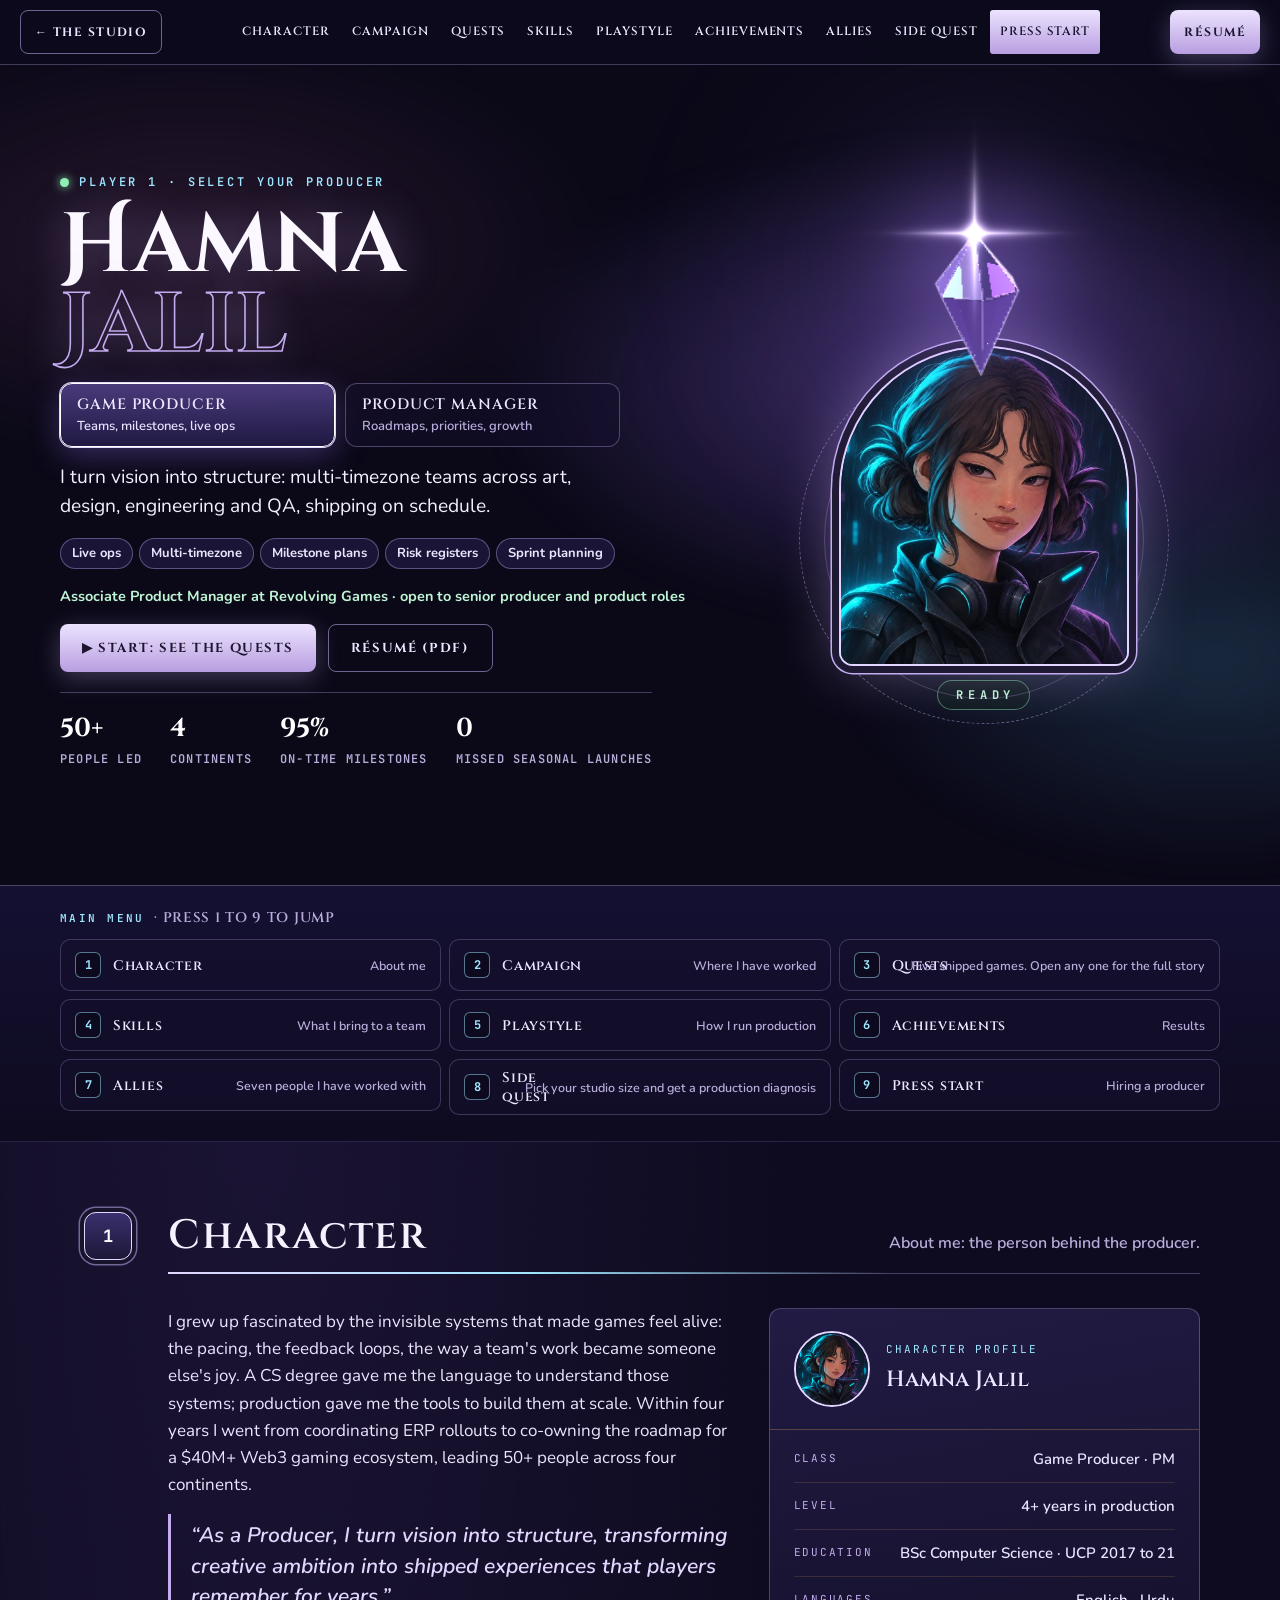
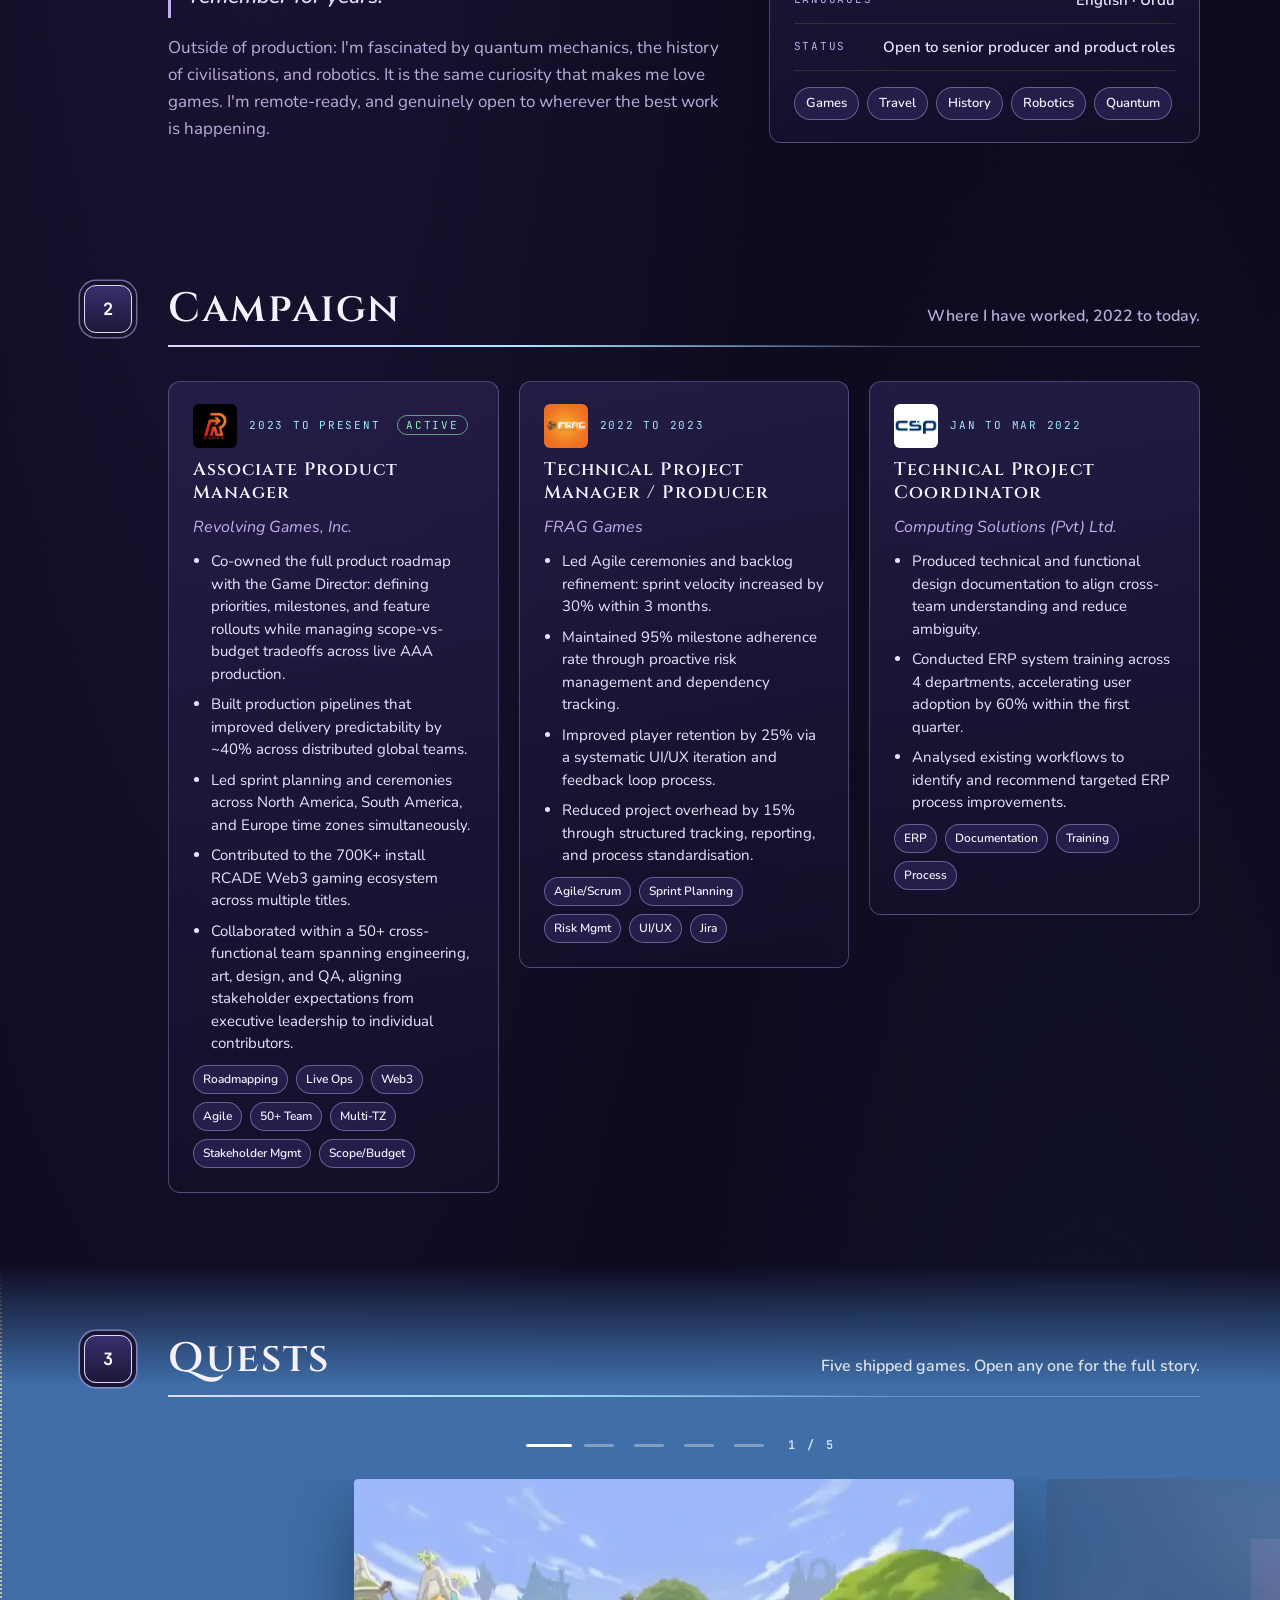
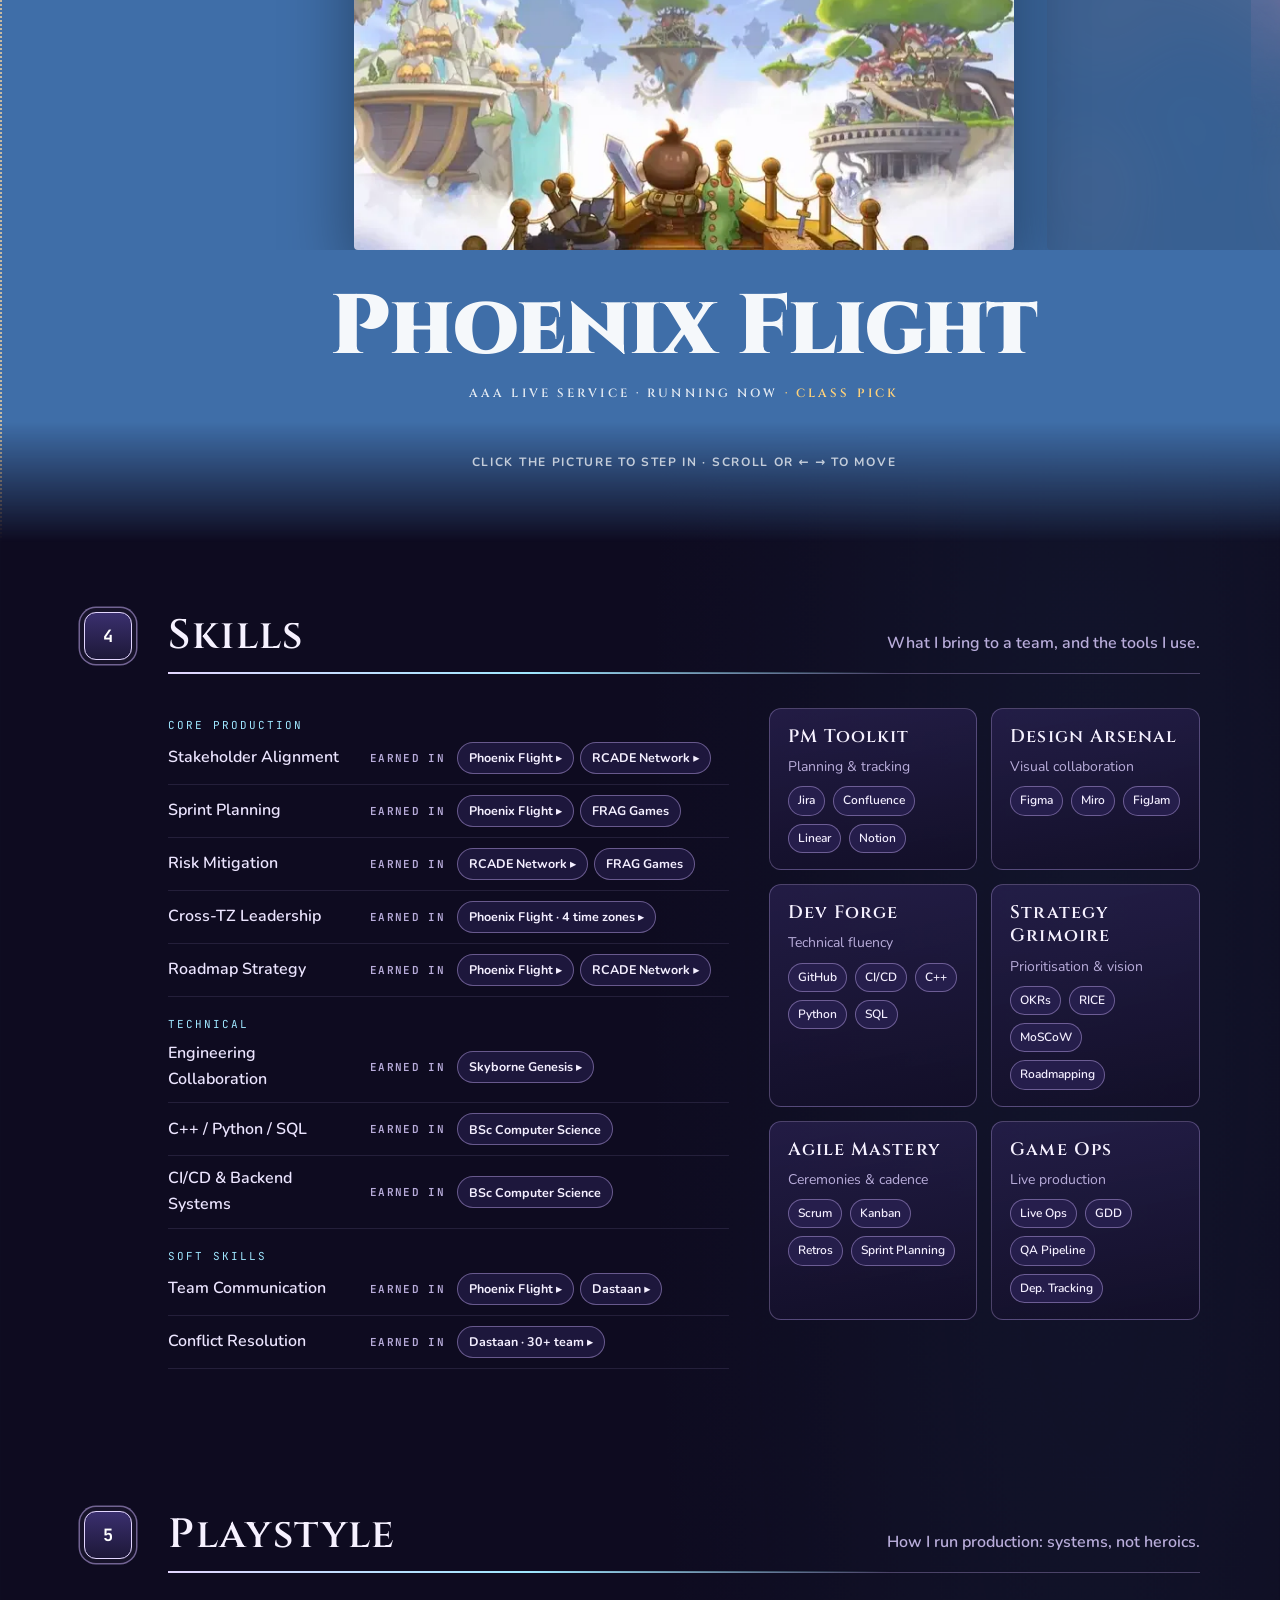
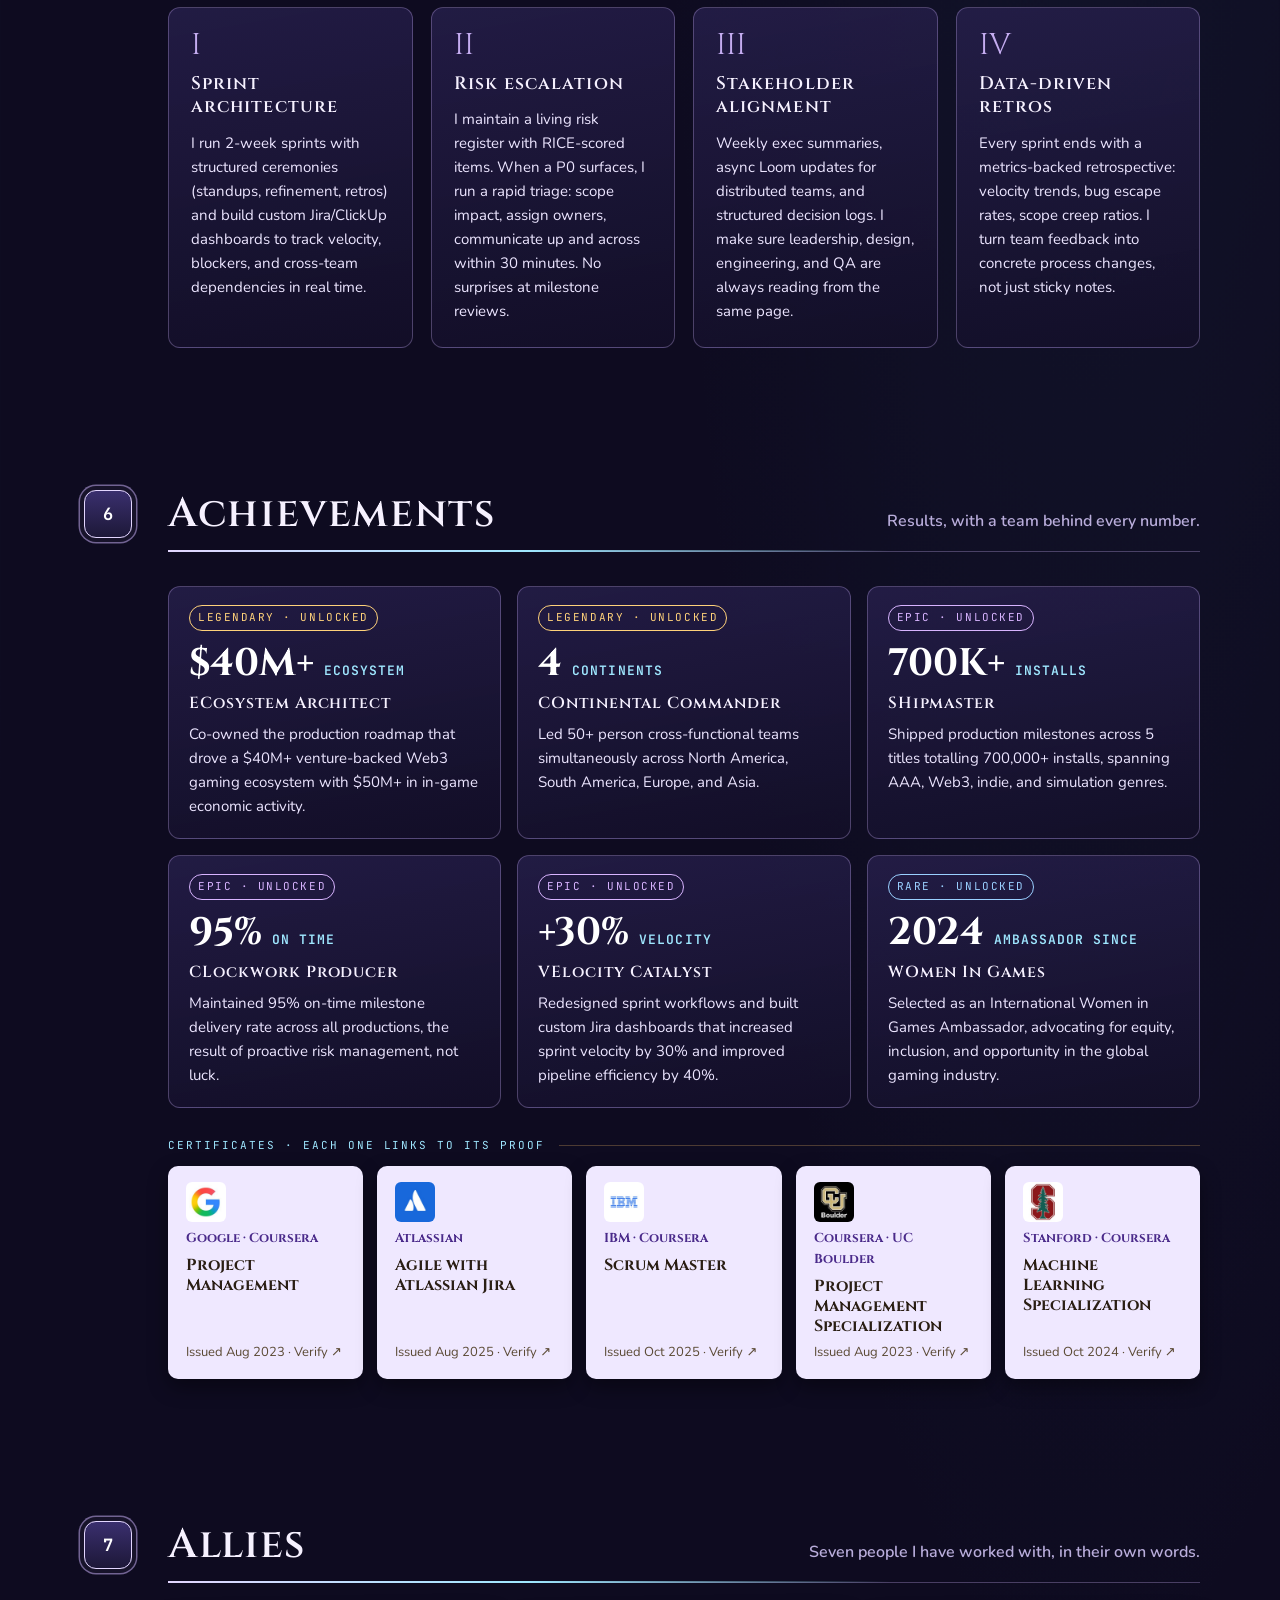
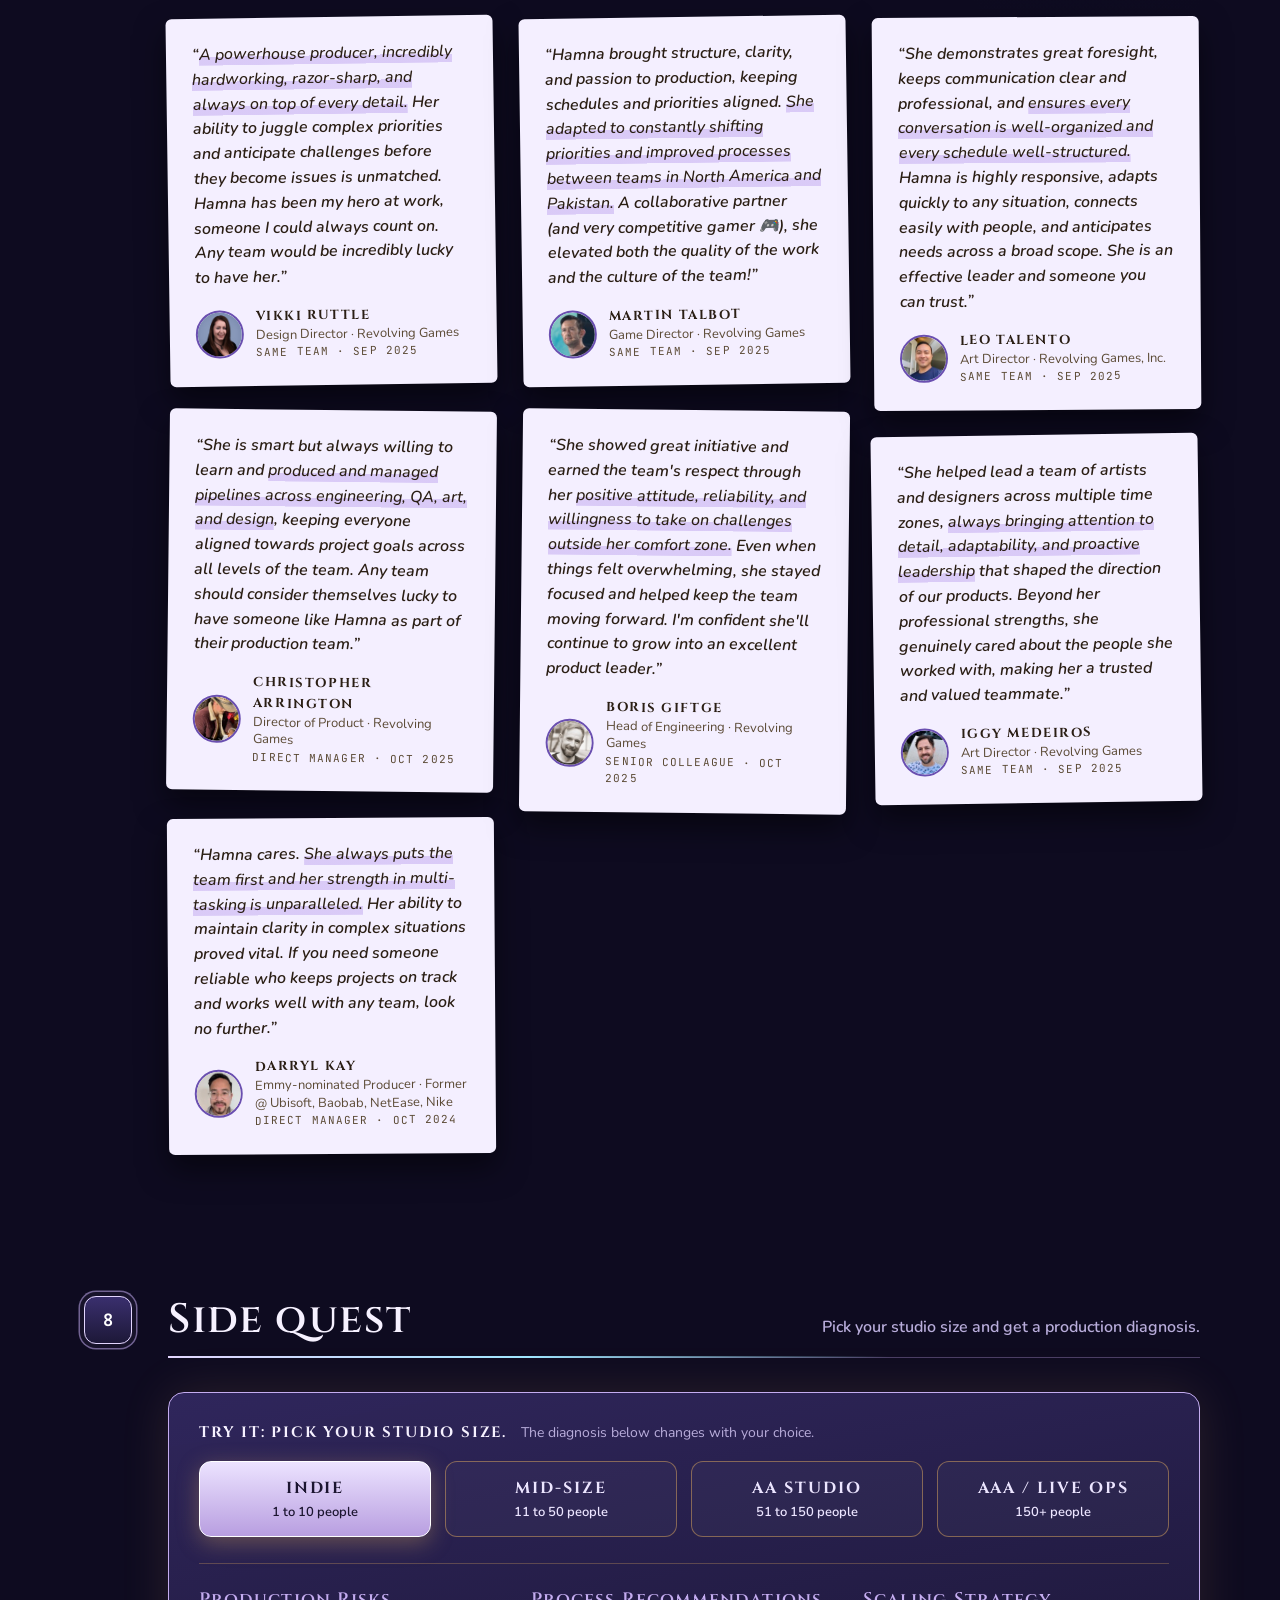
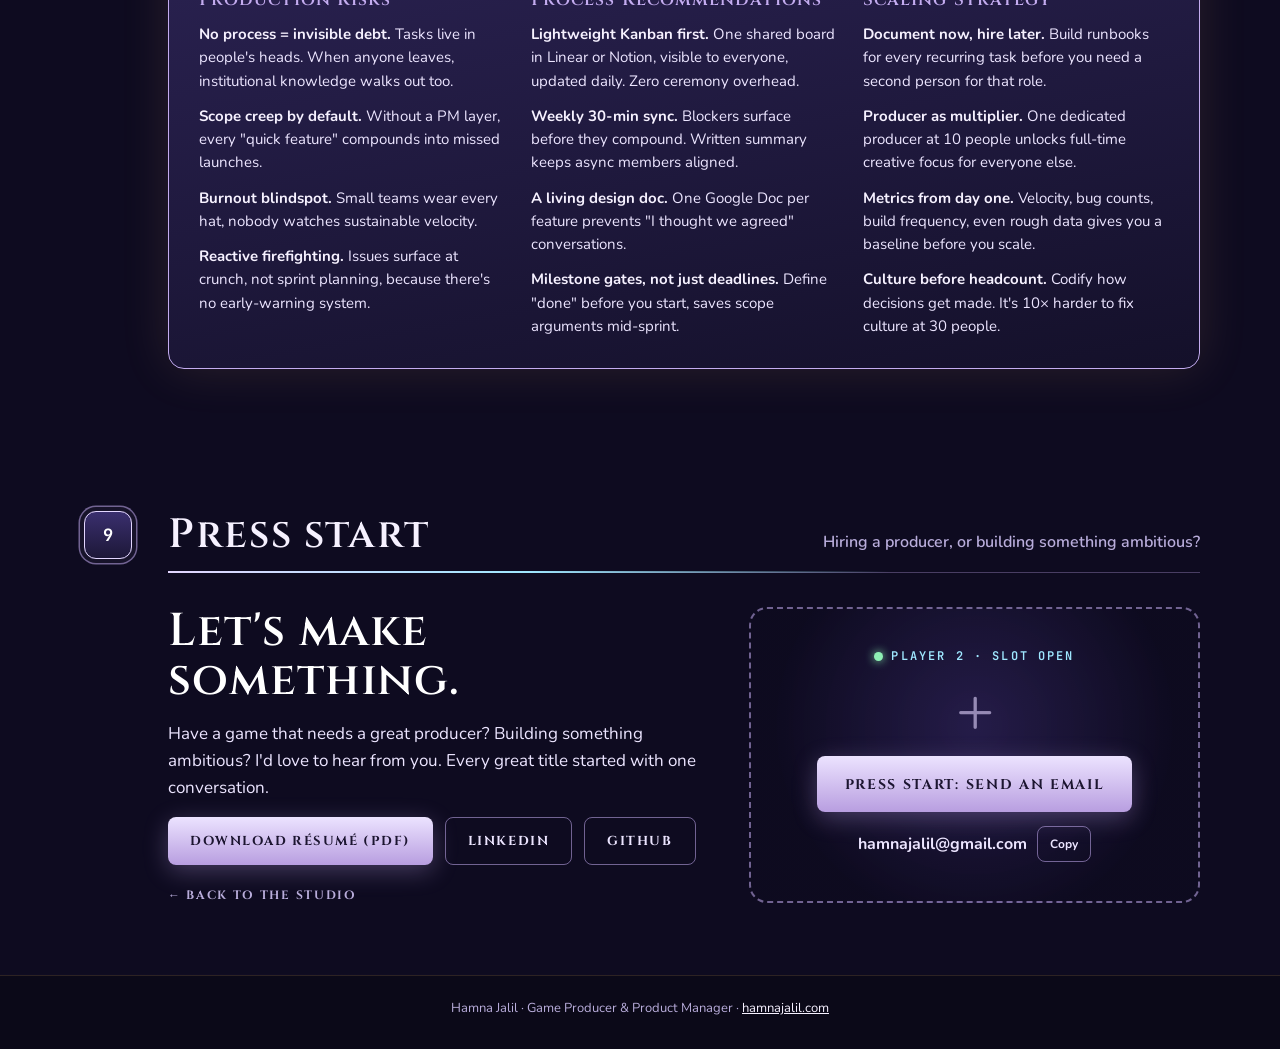
==== commit dbdd4364: "Portfolio: Quests as a one-game-at-a-time slider" ====
--- a/portfolio/index.html
+++ b/portfolio/index.html
@@ -23,7 +23,7 @@
 <script type="application/ld+json">{"@context":"https://schema.org","@type":"Person","name":"Hamna Jalil","jobTitle":"Game Producer & Product Manager","url":"https://hamnajalil.com/","sameAs":["https://linkedin.com/in/hamnabukhari","https://github.com/hamnajalil"]}</script>
 <link rel="preconnect" href="https://fonts.googleapis.com">
 <link rel="preconnect" href="https://fonts.gstatic.com" crossorigin>
-<link href="https://fonts.googleapis.com/css2?family=Cinzel+Decorative:wght@700&amp;family=Cinzel:wght@500;600;700&amp;family=Nunito:ital,wght@0,400;0,600;0,700;0,800;1,600&amp;family=JetBrains+Mono:wght@500;600;700&amp;display=swap" rel="stylesheet">
+<link href="https://fonts.googleapis.com/css2?family=Cinzel+Decorative:wght@700&amp;family=Cinzel:wght@500;600;700;900&amp;family=Nunito:ital,wght@0,400;0,600;0,700;0,800;1,600&amp;family=JetBrains+Mono:wght@500;600;700&amp;display=swap" rel="stylesheet">
 <style>
 :root{--bg:#0f0b1d;--panel:linear-gradient(170deg,rgba(44,30,22,.92),rgba(18,12,22,.92));--brass:#dea85c;--cream:#f4dfb6;--hi:#ffe6b8;--ink:#2a1806;--mute:#cbb89c;--line:rgba(222,168,92,.38);--plum:#4a2a6a;--paper:#efe1c2;--pink:#2a1e14;
 --cz:'Cinzel',Georgia,serif;--czd:'Cinzel Decorative','Cinzel',Georgia,serif;--sg:'Space Grotesk',system-ui,-apple-system,'Segoe UI',sans-serif;--mono:'JetBrains Mono',ui-monospace,Consolas,monospace;--lora:'Lora',Georgia,serif}
@@ -295,31 +295,11 @@
 .classes [aria-checked="true"] small{color:#e9e2ff}
 .traits{display:flex;flex-wrap:wrap;gap:6px}.traits li{font-size:13px;font-weight:700;padding:4px 11px;border-radius:999px;border:1px solid rgba(196,172,240,.4);background:rgba(40,32,80,.55)}
 .swap{animation:swap .45s ease}@keyframes swap{from{opacity:.2;translate:0 6px}to{opacity:1;translate:0 0}}
-.qside li.fit .qs,.qmain.fit .qm{border-color:#e3d6ff;box-shadow:0 0 0 1px rgba(227,214,255,.6),0 14px 40px rgba(120,90,220,.28)}
-.qside li.fit .qtag::after,.qmain.fit .qtag::after{content:" · class pick";color:var(--gold)}
 /* skills: where each was earned */
 .earned{display:flex;flex-direction:column;gap:10px}.earned ul{display:flex;flex-direction:column;gap:10px}
 .earned li{display:grid;grid-template-columns:minmax(0,190px) auto minmax(0,1fr);gap:12px;align-items:center;padding-bottom:10px;border-bottom:1px solid rgba(196,172,240,.12)}
 .einl{font:600 11px var(--mono);letter-spacing:.12em;text-transform:uppercase;color:var(--mute)}
 .eins{display:flex;flex-wrap:wrap;gap:6px}.ein{display:inline-flex;align-items:center;min-height:32px;padding:0 11px;border-radius:999px;border:1px solid rgba(196,172,240,.45);background:rgba(40,32,80,.6);color:#f4efff;font:700 12.5px var(--sg);text-decoration:none;cursor:pointer}.ein:hover{border-color:#fff;background:rgba(80,64,150,.7)}
-/* quests: one main quest, four side quests, whole card is the button */
-.qmain{margin-bottom:22px;scroll-margin-top:100px}
-.qm{display:grid;grid-template-columns:minmax(0,1.15fr) minmax(0,1fr);width:100%;padding:0;border:1px solid rgba(196,172,240,.45);border-radius:16px;overflow:hidden;background:var(--panel);color:inherit;text-align:left;font:inherit;cursor:pointer;transition:border-color .3s,box-shadow .3s,transform .3s}
-.qm:hover{border-color:#e3d6ff;box-shadow:0 20px 60px rgba(110,80,200,.35);transform:translateY(-3px)}
-.qart{display:block;position:relative;overflow:hidden;background:radial-gradient(circle at 50% 40%,#4a3d86,#1b1636)}
-.qm .qart{min-height:340px}.qart img{width:100%;height:100%;object-fit:cover;transition:transform .8s ease}
-.qm:hover .qart img,.qs:hover .qart img{transform:scale(1.05)}
-.qbody{display:flex;flex-direction:column;gap:14px;padding:30px 32px}
-.qtag{font:600 11px var(--mono);letter-spacing:.16em;text-transform:uppercase;color:var(--cyan)}
-.qm strong{font:600 clamp(26px,2.6vw,36px)/1.1 var(--cz);color:#fff}
-.qline{font-size:16px;line-height:1.6;color:var(--cream)}
-.qstats{display:grid;grid-template-columns:repeat(4,minmax(0,1fr));gap:10px}.qstats span{display:flex;flex-direction:column;padding:10px 12px;border-radius:10px;border:1px solid var(--line);background:rgba(10,8,24,.45)}.qstats b{font:700 22px var(--cz);color:#fff}.qstats i{font:600 12px var(--sg);font-style:normal;color:var(--mute)}
-.qgo{margin-top:auto;font:700 12px var(--cz);letter-spacing:.14em;text-transform:uppercase;color:var(--gold)}
-.qside{display:grid;grid-template-columns:repeat(4,minmax(0,1fr));gap:16px}.qside li{scroll-margin-top:100px}
-.qs{display:flex;flex-direction:column;gap:8px;width:100%;height:100%;padding:0 0 16px;border:1px solid var(--line);border-radius:14px;overflow:hidden;background:var(--panel);color:inherit;text-align:left;font:inherit;cursor:pointer;transition:border-color .3s,box-shadow .3s,transform .3s}
-.qs:hover{border-color:#e3d6ff;box-shadow:0 16px 40px rgba(110,80,200,.3);transform:translateY(-3px)}
-.qs .qart{aspect-ratio:16/10;margin-bottom:6px}.qs .qart.logo{background:radial-gradient(circle at 50% 45%,#7a6ac8,#2a2358)}.qs .qart.logo img{object-fit:contain;padding:8%;filter:brightness(1.9) contrast(1.1) saturate(1.25)}
-.qs .qtag,.qs strong,.qs .qwin,.qs .qgo{margin:0 16px}.qs strong{font:600 18px/1.25 var(--cz);color:#fff}.qs .qwin{font-weight:700;font-size:14px;color:var(--gold)}
 /* achievements: number first */
 .badge{gap:8px}.tier{border-radius:999px}.bignum{display:flex;align-items:baseline;gap:10px;margin:6px 0 2px}.bignum b{font:700 clamp(34px,3vw,46px)/1 var(--cz);color:#fff;font-variant-numeric:tabular-nums}.bignum span{font:600 13px var(--mono);letter-spacing:.08em;text-transform:uppercase;color:var(--cyan)}
 .badge h3{font-size:16px}
@@ -398,9 +378,66 @@
 .menu a:hover{background:rgba(70,56,130,.6);border-color:#e3d6ff;transform:translateX(3px)}
 .menu kbd{display:inline-flex;align-items:center;justify-content:center;width:26px;height:26px;border-radius:6px;border:1px solid rgba(159,231,255,.5);font:700 12px var(--mono);color:var(--cyan);background:rgba(10,8,24,.6)}
 .menu span{font:600 14px var(--cz);letter-spacing:.05em}.menu small{font:600 12.5px var(--sg);color:var(--mute);text-align:right}
-@media (max-width:1100px){.buoy{left:36px}.qside{grid-template-columns:repeat(2,minmax(0,1fr))}.qm{grid-template-columns:1fr}.qm .qart{min-height:0;aspect-ratio:16/9}.menu ol{grid-template-columns:repeat(2,minmax(0,1fr))}.coop{grid-template-columns:1fr}}
+@media (max-width:1100px){.buoy{left:36px}.menu ol{grid-template-columns:repeat(2,minmax(0,1fr))}.coop{grid-template-columns:1fr}}
 @media (max-width:900px){.swrap{grid-template-columns:1fr;padding:30px 18px 40px;gap:24px}.scard{order:-1;padding-top:84px}.gemslot{width:90px;height:90px;margin-left:-45px}.ring{top:84px;width:290px;height:290px;margin-left:-145px}.port{width:220px;height:244px}.sstats{grid-template-columns:repeat(2,minmax(0,1fr));gap:14px;width:100%}.ch .btn{flex:1 1 100%}.snm{font-size:56px}}
-@media (max-width:820px){.earned li{grid-template-columns:1fr;gap:6px}.einl{display:none}.min{padding:18px 16px 22px}.menu ol{grid-template-columns:1fr}.menu small{display:none}.stop{padding:48px 0}.buoy{position:static;margin:0 0 12px}.stop-head{gap:6px 14px}.qstats{grid-template-columns:repeat(2,minmax(0,1fr))}.qbody{padding:20px}.qside{grid-template-columns:1fr 1fr;gap:10px}.qs strong{font-size:15px}}
+@media (max-width:820px){.earned li{grid-template-columns:1fr;gap:6px}.einl{display:none}.min{padding:18px 16px 22px}.menu ol{grid-template-columns:1fr}.menu small{display:none}.stop{padding:48px 0}.buoy{position:static;margin:0 0 12px}.stop-head{gap:6px 14px}.qbody{padding:20px}}
+
+/* quests: one game at a time, the section takes each game's colour */
+#quests{overflow-x:clip;--qc:#3f6ea8}
+#quests::before{display:block;content:"";position:absolute;inset:0;background-color:var(--qc);transition:background-color .9s ease;-webkit-mask-image:linear-gradient(transparent,#000 120px,#000 calc(100% - 120px),transparent);mask-image:linear-gradient(transparent,#000 120px,#000 calc(100% - 120px),transparent);pointer-events:none}
+#quests .wrap{position:relative;z-index:1}
+#quests .stop-head{border-bottom-color:rgba(255,255,255,.25)}#quests .stop-sub{color:rgba(255,255,255,.82)}
+.qsl{position:relative;color:#fff;text-align:center;--h:clamp(190px,min(29vw,calc(100vh - 380px)),540px)}
+@supports (height:100svh){.qsl{--h:clamp(190px,min(29vw,calc(100svh - 380px)),540px)}}
+.qanchors span{position:absolute;top:0;left:0;scroll-margin-top:200px}
+.qtop{display:flex;justify-content:center;align-items:center;gap:16px;margin:0 0 20px;transition:opacity .4s}
+.qbars{display:flex;gap:4px}
+.qbar{position:relative;width:46px;height:28px;padding:0;border:0;background:none;cursor:pointer}
+.qbar::before{content:"";position:absolute;left:8px;right:8px;top:50%;height:3px;margin-top:-1.5px;border-radius:2px;background:#fff;opacity:.35;transition:opacity .4s,left .4s,right .4s}
+.qbar:hover::before{opacity:.7}.qbar.on::before{opacity:1;left:0;right:0}
+.qcount{font:600 12px var(--mono);letter-spacing:.2em;opacity:.8;min-width:4.5em;text-align:left}
+.qview{position:relative;height:var(--h);width:100vw;margin-left:calc(50% - 50vw);overflow:clip;touch-action:pan-y;transition:height .7s cubic-bezier(.22,.8,.2,1)}
+.qtrack{position:absolute;left:0;top:0;height:100%;display:flex;gap:clamp(14px,2.6vw,40px);transition:transform .85s cubic-bezier(.22,.8,.2,1)}
+.qslide{position:relative;flex:0 0 auto;height:100%;aspect-ratio:16/9;padding:0;border:0;border-radius:4px;overflow:hidden;cursor:pointer;background:rgba(0,0,0,.25);box-shadow:0 30px 70px rgba(0,0,0,.4);opacity:.45;transition:opacity .6s,transform .85s cubic-bezier(.22,.8,.2,1)}
+.qslide:hover{opacity:.7}.qslide.on{opacity:1}
+.qslide img{display:block;width:100%;height:100%;object-fit:cover;transition:transform 1.2s cubic-bezier(.22,.8,.2,1)}
+.qslide.on:hover img{transform:scale(1.04)}
+.qslide.icon::before{content:"";position:absolute;inset:-20%;background:var(--img) center/cover;filter:blur(40px) brightness(.9)}
+.qslide.icon img{position:relative;object-fit:contain;padding:9% 0;filter:brightness(1.9) contrast(1.1) saturate(1.25)}
+.qslide:focus-visible{outline:3px solid #fff;outline-offset:4px}
+.qcaps{display:grid;margin-top:clamp(18px,4vh,38px)}
+.qcap{grid-area:1/1;opacity:0;visibility:hidden;transition:opacity .3s ease,visibility 0s .3s}
+.qcap.on{opacity:1;visibility:visible;transition:opacity .45s ease .12s}
+.qname{margin:0;font:900 clamp(40px,min(9vw,16vh),150px)/1 var(--cz);letter-spacing:-.01em;color:rgba(255,255,255,.95);white-space:nowrap;transition:font-size .7s cubic-bezier(.22,.8,.2,1)}
+.qcap.long .qname{font-size:clamp(36px,min(6.6vw,12.5vh),112px)}
+.qkind{margin:14px 0 0;font:600 12px var(--cz);letter-spacing:.26em;text-transform:uppercase;color:rgba(255,255,255,.85)}
+.qsl.isfit .qcap.on .qkind::after{content:" · class pick";color:var(--gold)}
+.qdet{display:none}
+.qline{max-width:660px;margin:18px auto 24px;font-size:17px;line-height:1.55;color:rgba(255,255,255,.94)}
+.qnums{display:flex;justify-content:center;flex-wrap:wrap;gap:18px clamp(26px,5vw,64px)}
+.qnums b{display:block;font:900 clamp(28px,min(4vw,7.4vh),58px)/1 var(--cz);color:#fff}
+.qnums span{display:block;margin-top:8px;font:700 11px var(--sg);letter-spacing:.18em;text-transform:uppercase;color:rgba(255,255,255,.8)}
+.qmedia{display:grid;grid-template-columns:repeat(auto-fit,minmax(180px,1fr));gap:12px;max-width:900px;margin:26px auto 0}.qmedia img{width:100%;height:auto;border-radius:4px}
+.qdoc{display:flex;align-items:center;justify-content:center;padding:14px;border:1px solid rgba(255,255,255,.4);border-radius:4px;color:#fff;font-weight:700}
+.qread{margin-top:28px;color:#fff;border-color:rgba(255,255,255,.6)}
+.qhint{margin:22px 0 0;font:700 12px var(--sg);letter-spacing:.14em;text-transform:uppercase;color:rgba(255,255,255,.72);transition:opacity .4s}
+.qh-t{display:none}@media (hover:none){.qh-m{display:none}.qh-t{display:inline}}
+.qback{position:absolute;top:-4px;right:0;padding:9px 14px;border:1px solid rgba(255,255,255,.55);border-radius:4px;background:rgba(0,0,0,.18);color:#fff;font:700 12px var(--cz);letter-spacing:.2em;cursor:pointer;opacity:0;pointer-events:none;transition:opacity .4s}
+.qback:hover{background:rgba(0,0,0,.3)}
+.qsl.open{--h:clamp(170px,min(24vw,calc(100vh - 500px)),460px)}
+@supports (height:100svh){.qsl.open{--h:clamp(170px,min(24vw,calc(100svh - 500px)),460px)}}
+.qsl.open .qslide:not(.on){opacity:0;pointer-events:none}
+.qsl.open .qslide.on{transform:scale(1.05)}
+.qsl.open .qname{font-size:clamp(26px,min(4.2vw,7.4vh),62px)}
+.qsl.open .qdet{display:block;animation:qin .6s ease .2s both}
+@keyframes qin{from{opacity:0;transform:translateY(16px)}}
+.qsl.open .qtop,.qsl.open .qhint{opacity:0;pointer-events:none}
+.qsl.open .qback{opacity:1;pointer-events:auto}
+.sr-only{position:absolute;width:1px;height:1px;overflow:hidden;clip:rect(0 0 0 0);white-space:nowrap}
+@media (max-width:700px){.qsl{--h:min(46vw,calc(100vh - 330px))}.qsl.open{--h:min(42vw,calc(100vh - 420px))}
+ .qname{white-space:normal;text-wrap:balance;font-size:clamp(34px,11vw,64px)}.qsl.open .qname{font-size:28px}
+ .qline{font-size:16px}.qnums{display:grid;grid-template-columns:1fr 1fr;gap:18px 12px;max-width:340px;margin:0 auto}.qnums b{font-size:28px}.qtop{margin-bottom:16px}.qback{top:-8px}}
+@media (prefers-reduced-motion:reduce){.qtrack,.qslide,.qslide img,.qview,.qname,.qcap,#quests::before{transition:none!important}.qsl.open .qdet{animation:none}}
 </style>
 </head>
 <body>
@@ -509,21 +546,67 @@
   <div class="wrap">
     <div class="buoy" aria-hidden="true">3</div>
     <header class="stop-head"><h2 id="h-quests">Quests</h2><p class="stop-sub">Five shipped games. Open any one for the full story.</p></header>
-    <div class="qmain" id="quest-phoenix" data-q="skyborne">
-      <button type="button" class="qm" data-book="skyborne" aria-label="Open the quest details for Skyborne Phoenix Flight">
-        <span class="qart"><img src="assets/quests/skyborne-phoenix-flight-still.webp" data-anim="assets/quests/skyborne-phoenix-flight.webp" alt="" width="720" height="404"></span>
-        <span class="qbody"><span class="qtag">Main quest · AAA live service · running now</span><strong>Skyborne Phoenix Flight</strong>
-          <span class="qline">Coordinating seasonal feature delivery across a 50+ person cross-continental team spanning 4 time zones, all without disrupting live services or missing a single player-facing seasonal launch.</span>
-          <span class="qstats"><span><b>50+</b><i>team size</i></span><span><b>+40%</b><i>pipeline efficiency</i></span><span><b>4</b><i>time zones</i></span><span><b>0</b><i>missed launches</i></span></span>
-          <span class="qgo">View quest details ▸</span></span>
-      </button>
+    <div class="qsl" id="qsl" role="region" aria-roledescription="carousel" aria-label="Five shipped games, one at a time">
+      <div class="qanchors"><span id="quest-phoenix"></span><span id="quest-rcade"></span><span id="quest-genesis"></span><span id="quest-dastaan"></span><span id="quest-festival"></span></div>
+      <div class="qtop"><div class="qbars"><button type="button" class="qbar on" data-go="0" aria-label="Show Phoenix Flight" aria-current="true"></button><button type="button" class="qbar" data-go="1" aria-label="Show RCADE"></button><button type="button" class="qbar" data-go="2" aria-label="Show Genesis"></button><button type="button" class="qbar" data-go="3" aria-label="Show Dastaan"></button><button type="button" class="qbar" data-go="4" aria-label="Show Festival Tycoon"></button></div><span class="qcount" aria-hidden="true">1 / 5</span></div>
+      <div class="qview"><div class="qtrack">
+        <button type="button" class="qslide on" data-i="0" data-q="skyborne" data-c="#3f6ea8" data-n="Phoenix Flight" aria-label="Step into Phoenix Flight"><img src="assets/quests/skyborne-phoenix-flight-still.webp" data-anim="assets/quests/skyborne-phoenix-flight.webp" alt="" width="720" height="405"></button>
+        <button type="button" class="qslide icon" data-i="1" data-q="rcade" data-c="#1d1b45" data-n="RCADE" style="--img:url(assets/quests/rcade-network-icon.webp)" aria-label="Show RCADE"><img src="assets/quests/rcade-network-icon.webp" alt="" width="720" height="405" loading="lazy"></button>
+        <button type="button" class="qslide" data-i="2" data-q="genesis" data-c="#5b2a78" data-n="Genesis" aria-label="Show Genesis"><img src="assets/quests/skyborne-genesis-art.webp" alt="" width="720" height="405" loading="lazy"></button>
+        <button type="button" class="qslide" data-i="3" data-q="dastaan" data-c="#8c3324" data-n="Dastaan" aria-label="Show Dastaan"><img src="../studio/img/dastaan.jpg" alt="" width="720" height="405" loading="lazy"></button>
+        <button type="button" class="qslide" data-i="4" data-q="festival" data-c="#1f6f73" data-n="Festival Tycoon" aria-label="Show Festival Tycoon"><img src="../studio/img/music-festival-tycoon.webp" alt="" width="720" height="405" loading="lazy"></button>
+      </div></div>
+      <div class="qcaps">
+        <div class="qcap on long" data-i="0">
+          <h3 class="qname">Phoenix Flight</h3>
+          <p class="qkind">AAA live service · running now</p>
+          <div class="qdet">
+            <p class="qline">Co-owned the roadmap with the Game Director. Seasonal features, shipped live, across four time zones.</p>
+            <div class="qnums"><div><b>50+</b><span>team size</span></div><div><b>+40%</b><span>pipeline efficiency</span></div><div><b>4</b><span>time zones</span></div><div><b>0</b><span>missed launches</span></div></div>
+            <button type="button" class="btn line qread" data-book="skyborne">Read the full quest ▸</button>
+          </div>
+        </div>
+        <div class="qcap" data-i="1" aria-hidden="true">
+          <h3 class="qname">RCADE</h3>
+          <p class="qkind">Web3 gaming ecosystem</p>
+          <div class="qdet">
+            <p class="qline">Production strategy across the ecosystem: stakeholder reporting, cross-title dependencies, milestones and the risk registry.</p>
+            <div class="qnums"><div><b>$40M+</b><span>ecosystem</span></div><div><b>700K+</b><span>installs</span></div><div><b>$50M+</b><span>in-game revenue</span></div><div><b>Multi</b><span>titles</span></div></div>
+            <button type="button" class="btn line qread" data-book="rcade">Read the full quest ▸</button>
+          </div>
+        </div>
+        <div class="qcap" data-i="2" aria-hidden="true">
+          <h3 class="qname">Genesis</h3>
+          <p class="qkind">Web3 browser game</p>
+          <div class="qdet">
+            <p class="qline">Co-owned product strategy and delivery, turning blockchain constraints into player-facing feature decisions.</p>
+            <div class="qnums"><div><b>Web3</b><span>platform</span></div><div><b>NFT</b><span>progression</span></div><div><b>✓</b><span>on-time</span></div><div><b>Live</b><span>status</span></div></div>
+            <button type="button" class="btn line qread" data-book="genesis">Read the full quest ▸</button>
+          </div>
+        </div>
+        <div class="qcap" data-i="3" aria-hidden="true">
+          <h3 class="qname">Dastaan</h3>
+          <p class="qkind">Tactical RPG</p>
+          <div class="qdet">
+            <p class="qline">End-to-end producer. Built the production structure from scratch and took the team from day one to ship.</p>
+            <div class="qnums"><div><b>30+</b><span>team shipped</span></div><div><b>0→1</b><span>full lifecycle</span></div><div><b>On scope</b><span>delivery</span></div></div>
+            <button type="button" class="btn line qread" data-book="dastaan">Read the full quest ▸</button>
+          </div>
+        </div>
+        <div class="qcap long" data-i="4" aria-hidden="true">
+          <h3 class="qname">Festival Tycoon</h3>
+          <p class="qkind">Simulation</p>
+          <div class="qdet">
+            <p class="qline">Feature scoping, resource allocation and milestone planning with the design and engineering leads.</p>
+            <div class="qnums"><div><b>15%</b><span>under budget</span></div><div><b>6</b><span>milestone builds on schedule</span></div><div><b>On time</b><span>delivery</span></div></div>
+            <button type="button" class="btn line qread" data-book="festival">Read the full quest ▸</button>
+          </div>
+        </div>
+      </div>
+      <p class="qhint"><span class="qh-m">Click the picture to step in · scroll or ← → to move</span><span class="qh-t">Tap the picture to step in · swipe to move</span></p>
+      <button type="button" class="qback">← Back</button>
+      <p class="sr-only" aria-live="polite" id="qlive"></p>
     </div>
-    <ul class="qside">
-      <li id="quest-rcade" data-q="rcade"><button type="button" class="qs" data-book="rcade" aria-label="Open the quest details for RCADE Network"><span class="qart logo"><img src="assets/quests/rcade-network-icon.webp" alt="" loading="lazy"></span><span class="qtag">Side quest 01 · Web3 gaming</span><strong>RCADE Network</strong><span class="qwin">700K+ installs</span><span class="qgo">View ▸</span></button></li>
-      <li id="quest-genesis" data-q="genesis"><button type="button" class="qs" data-book="genesis" aria-label="Open the quest details for Skyborne Genesis"><span class="qart"><img src="assets/quests/skyborne-genesis-art.webp" alt="" loading="lazy"></span><span class="qtag">Side quest 02 · Web3 browser game</span><strong>Skyborne Genesis</strong><span class="qwin">On-time launch</span><span class="qgo">View ▸</span></button></li>
-      <li id="quest-dastaan" data-q="dastaan"><button type="button" class="qs" data-book="dastaan" aria-label="Open the quest details for Dastaan"><span class="qart"><img src="../studio/img/dastaan.jpg" alt="" loading="lazy"></span><span class="qtag">Side quest 03 · Tactical RPG</span><strong>Dastaan</strong><span class="qwin">30+ team shipped</span><span class="qgo">View ▸</span></button></li>
-      <li id="quest-festival" data-q="festival"><button type="button" class="qs" data-book="festival" aria-label="Open the quest details for Music Festival Tycoon"><span class="qart"><img src="../studio/img/music-festival-tycoon.webp" alt="" loading="lazy"></span><span class="qtag">Side quest 04 · Simulation</span><strong>Music Festival Tycoon</strong><span class="qwin">15% under budget</span><span class="qgo">View ▸</span></button></li>
-    </ul>
   </div>
 </section>
 
@@ -770,7 +853,7 @@
 var p=document.getElementById('clsPitch'),tr=document.getElementById('clsTraits'),st=document.getElementById('clsStats');if(!p)return;
 p.textContent=c.pitch;tr.innerHTML='';c.traits.forEach(function(t){var li=document.createElement('li');li.textContent=t;tr.appendChild(li);});
 st.querySelectorAll('li').forEach(function(li,i){var s=c.stats[i],b=li.querySelector('b');li.querySelector('span').textContent=s[1];if(window.__clsReady)cnt(b,s[2],s[4],s[3],i*90);else{b._tok=(b._tok||0)+1;b.dataset.to=s[2];b.dataset.pre=s[4];b.dataset.suf=s[3];b.textContent=s[0];}});
-document.querySelectorAll('[data-q]').forEach(function(q){q.classList.toggle('fit',c.quests.indexOf(q.dataset.q)>=0);});
+document.querySelectorAll('[data-q]').forEach(function(q){q.classList.toggle('fit',c.quests.indexOf(q.dataset.q)>=0);});document.dispatchEvent(new Event('cls'));
 [p,tr,st].forEach(function(el){el.classList.remove('swap');void el.offsetWidth;el.classList.add('swap');});
 try{sessionStorage.setItem('cls',k);}catch(e){}}
 document.querySelectorAll('.classes [data-cls]').forEach(function(b){b.addEventListener('click',function(){setCls(b.dataset.cls);});b.addEventListener('keydown',function(e){if(['ArrowRight','ArrowLeft','ArrowDown','ArrowUp'].indexOf(e.key)>=0){e.preventDefault();var o=document.querySelector('.classes [data-cls]:not([data-cls="'+b.dataset.cls+'"])');o.focus();setCls(o.dataset.cls);}});});
@@ -780,11 +863,9 @@
 addEventListener('keydown',function(e){if(e.altKey||e.ctrlKey||e.metaKey)return;var t=e.target;if(t&&(t.tagName==='INPUT'||t.tagName==='TEXTAREA'||t.isContentEditable))return;if(document.querySelector('dialog[open]'))return;var n=+e.key;if(n>=1&&n<=ids.length){var el=document.querySelector(ids[n-1]);if(el){el.scrollIntoView({behavior:rm?'auto':'smooth'});history.replaceState(null,'',ids[n-1]);}}});
 /* copy email */
 document.addEventListener('click',function(e){var b=e.target.closest('[data-copy]');if(!b)return;var v=b.dataset.copy;(navigator.clipboard?navigator.clipboard.writeText(v):Promise.reject()).then(function(){b.textContent='Copied';setTimeout(function(){b.textContent='Copy';},1600);},function(){b.textContent='Select and copy';});});
-/* main quest art turns into the animation once it is near the screen */
-var art=document.querySelector('[data-anim]');if(art&&!rm&&'IntersectionObserver' in window){new IntersectionObserver(function(es,o){if(es[0].isIntersecting){var im=new Image();im.onload=function(){art.src=im.src;};im.src=art.dataset.anim;o.disconnect();}},{rootMargin:'300px'}).observe(art);}
 /* scroll reveals */
 if(!rm){document.documentElement.classList.add('anim');
-var sel='.stop .buoy,.stop .stop-head,.stop .prose>*,.stop .card,.stop .current>li,.stop .qmain,.stop .qside>li,.stop .pearls ul>li,.stop .earned li,.stop .load>li,.stop .four>li,.stop .badges>li,.stop .scrolls>li,.stop .note,.stop .sound,.stop .size,.stop .diag>div,.stop .p1c,.stop .p2,.stop .rule,.menu li';
+var sel='.stop .buoy,.stop .stop-head,.stop .prose>*,.stop .card,.stop .current>li,.stop .qsl,.stop .pearls ul>li,.stop .earned li,.stop .load>li,.stop .four>li,.stop .badges>li,.stop .scrolls>li,.stop .note,.stop .sound,.stop .size,.stop .diag>div,.stop .p1c,.stop .p2,.stop .rule,.menu li';
 var els=[].slice.call(document.querySelectorAll(sel));els.forEach(function(el){var sib=[].slice.call(el.parentNode.children).filter(function(c){return els.indexOf(c)>=0;});el.style.setProperty('--d',Math.min(sib.indexOf(el),8)*80+'ms');el.classList.add('rv');});
 document.querySelectorAll('.stop .row').forEach(function(r){r.classList.add('rv');els.push(r);});
 var left=els.slice(),busy=false;function check(){busy=false;var lim=(scrollY+innerHeight>=document.documentElement.scrollHeight-8)?1e9:innerHeight*.92;left=left.filter(function(el){if(el.getBoundingClientRect().top<lim){el.classList.add('in');return false;}return true;});if(!left.length){removeEventListener('scroll',on);}}function on(){if(!busy){busy=true;requestAnimationFrame(check);}}addEventListener('scroll',on,{passive:true});addEventListener('resize',on);addEventListener('hashchange',on);check();}
@@ -836,6 +917,48 @@
 layout();requestAnimationFrame(frame);
 if(document.fonts&&document.fonts.ready)document.fonts.ready.then(layout);addEventListener('load',function(){setTimeout(layout,60);});
 })();
+
+/* Quests slider: moves only when the visitor asks (bars, arrows, wheel, swipe, click a neighbour) */
+(function(){
+var S=document.getElementById('qsl');if(!S)return;
+var rm=matchMedia('(prefers-reduced-motion: reduce)').matches;
+var sec=document.getElementById('quests'),view=S.querySelector('.qview'),track=S.querySelector('.qtrack');
+var slides=[].slice.call(S.querySelectorAll('.qslide')),caps=[].slice.call(S.querySelectorAll('.qcap')),bars=[].slice.call(S.querySelectorAll('.qbar'));
+var cnt=S.querySelector('.qcount'),live=document.getElementById('qlive'),back=S.querySelector('.qback'),n=slides.length,cur=0;
+var IDX={};[].slice.call(S.querySelectorAll('.qanchors span')).forEach(function(a,i){IDX[a.id]=i;});
+function place(){var s=slides[cur];track.style.transform='translateX('+(view.clientWidth/2-(s.offsetLeft+s.offsetWidth/2))+'px)';}
+function follow(ms){if(rm){place();return;}var t0=performance.now();track.style.transition='none';(function f(){place();if(performance.now()-t0<ms)requestAnimationFrame(f);else track.style.transition='';})();}
+function still(){slides.forEach(function(s){var im=s.querySelector('img[data-anim]');if(im&&im.dataset.still){im.src=im.dataset.still;}});}
+function fit(){S.classList.toggle('isfit',slides[cur].classList.contains('fit'));}
+function isOpen(){return S.classList.contains('open');}
+function go(i,force){i=(i+n)%n;if(i===cur&&!force)return;cur=i;sec.style.setProperty('--qc',slides[i].dataset.c);
+ slides.forEach(function(s,k){s.classList.toggle('on',k===i);s.tabIndex=k===i?0:-1;s.setAttribute('aria-label',(k===i?'Step into ':'Show ')+s.dataset.n);if(k===i)s.setAttribute('aria-expanded',isOpen()?'true':'false');else s.removeAttribute('aria-expanded');});
+ caps.forEach(function(c,k){c.classList.toggle('on',k===i);if(k===i)c.removeAttribute('aria-hidden');else c.setAttribute('aria-hidden','true');});
+ bars.forEach(function(b,k){b.classList.toggle('on',k===i);if(k===i)b.setAttribute('aria-current','true');else b.removeAttribute('aria-current');});
+ cnt.textContent=(i+1)+' / '+n;still();if(isOpen())anim();place();fit();live.textContent=slides[i].dataset.n+', game '+(i+1)+' of '+n;}
+function anim(){var im=slides[cur].querySelector('img[data-anim]');if(!im||rm)return;if(!im.dataset.still)im.dataset.still=im.getAttribute('src');var p=new Image();p.onload=function(){if(isOpen()&&slides[cur].contains(im))im.src=p.src;};p.src=im.dataset.anim;}
+function open(v){if(v===isOpen())return;S.classList.toggle('open',v);slides[cur].setAttribute('aria-expanded',v?'true':'false');if(v)anim();else still();follow(800);}
+slides.forEach(function(s,k){s.tabIndex=k?-1:0;s.addEventListener('click',function(){if(Date.now()-swiped<400)return;if(k!==cur)go(k);else open(!isOpen());});});
+bars.forEach(function(b,k){b.addEventListener('click',function(){open(false);go(k);});});
+back.addEventListener('click',function(){open(false);slides[cur].focus({preventScroll:true});});
+function inView(){var r=S.getBoundingClientRect();return r.top<innerHeight*.6&&r.bottom>innerHeight*.4;}
+addEventListener('keydown',function(e){if(e.altKey||e.ctrlKey||e.metaKey||document.querySelector('dialog[open]'))return;var t=e.target;if(t&&(t.tagName==='INPUT'||t.tagName==='TEXTAREA'||t.isContentEditable||(t.closest&&t.closest('.classes'))))return;
+ var mine=S.contains(t)||inView();if(!mine)return;
+ if(e.key==='ArrowRight'){e.preventDefault();go(cur+1);}else if(e.key==='ArrowLeft'){e.preventDefault();go(cur-1);}else if(e.key==='Escape'&&isOpen()){open(false);if(S.contains(t))slides[cur].focus({preventScroll:true});}});
+/* the wheel over the pictures moves one game per flick; at the first or last game it lets the page scroll on */
+var wlock=0,wq;view.addEventListener('wheel',function(e){if(e.ctrlKey)return;var d=Math.abs(e.deltaX)>Math.abs(e.deltaY)?e.deltaX:e.deltaY;if(!wlock&&Math.abs(d)<4)return;var dir=d>0?1:-1;if(!wlock&&((dir<0&&cur===0)||(dir>0&&cur===slides.length-1)))return;e.preventDefault();clearTimeout(wq);wq=setTimeout(function(){wlock=0;},240);if(wlock)return;wlock=1;go(cur+dir);},{passive:false});
+var sx=null,sy=0,swiped=0;view.addEventListener('pointerdown',function(e){if(e.pointerType==='mouse')return;sx=e.clientX;sy=e.clientY;});
+view.addEventListener('pointerup',function(e){if(sx===null)return;var dx=e.clientX-sx,dy=e.clientY-sy;sx=null;if(Math.abs(dx)>40&&Math.abs(dx)>Math.abs(dy)*1.2){swiped=Date.now();go(cur+(dx<0?1:-1));}});
+view.addEventListener('pointercancel',function(){sx=null;});
+document.addEventListener('cls',fit);
+if('ResizeObserver' in window)new ResizeObserver(function(){place();}).observe(view);else addEventListener('resize',place);
+addEventListener('load',place);
+/* addresses from the studio room (/portfolio/#quest-dastaan and the like) pick that game and step in; the full story opens on top as before */
+function fromHash(){var i=IDX[location.hash.slice(1)];if(i!=null){go(i,true);open(true);}}
+addEventListener('hashchange',fromHash);
+track.style.transition='none';go(0,true);fromHash();place();requestAnimationFrame(function(){track.style.transition='';});
+window.__qReady=true;
+})();
 </script>
 </body>
 </html>
